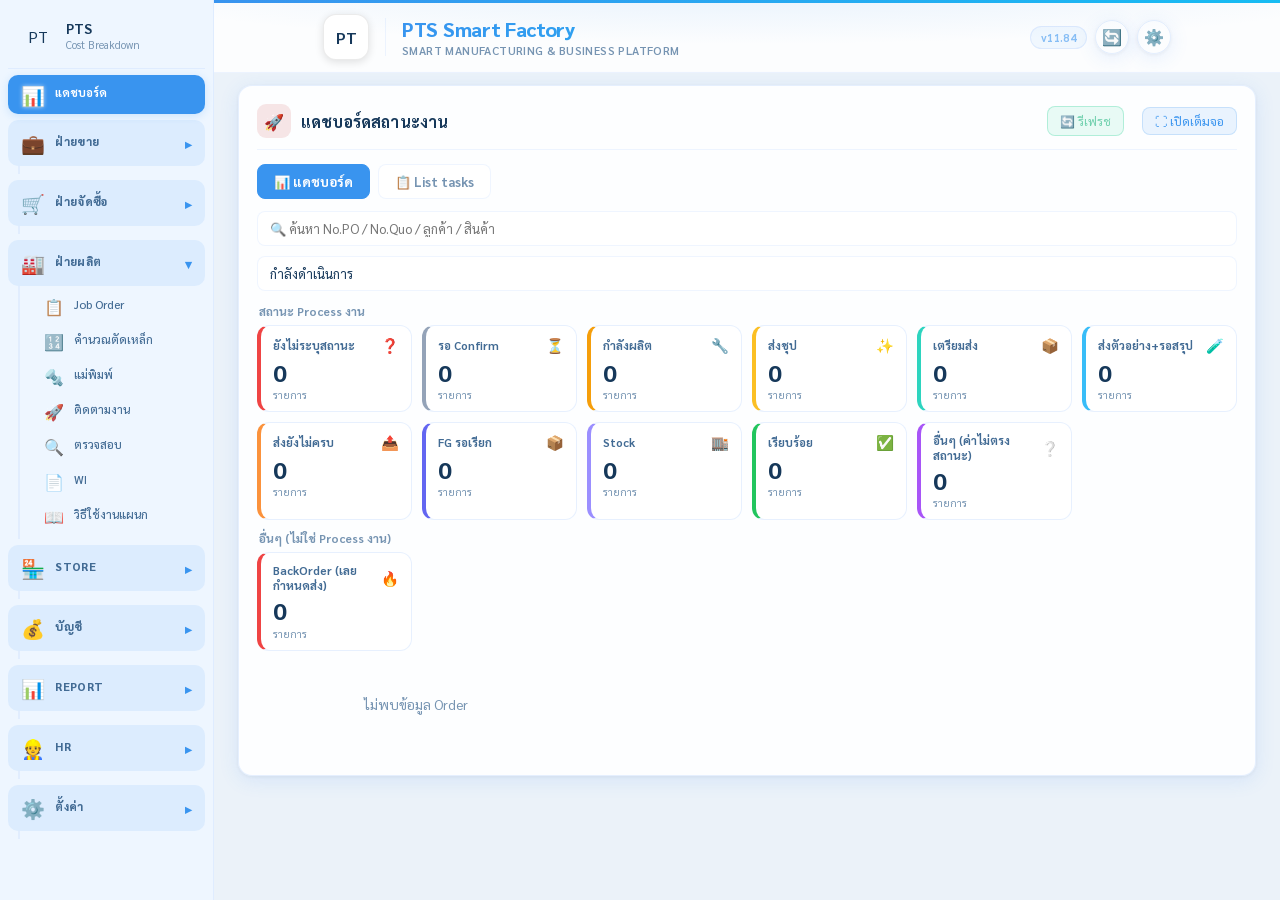
==== form.html @ 90c65bc9 "form.html v11.84 / hr.js v4.82" ====
<!DOCTYPE html>
<html lang="th">
<head>
<meta charset="UTF-8">
<meta name="viewport" content="width=device-width, initial-scale=1.0, maximum-scale=1.0">
<title>PTS-App Management System</title>
<link rel="icon" type="image/png" sizes="32x32" href="[data-uri]">
<link rel="shortcut icon" type="image/png" href="[data-uri]">

<!-- PWA manifest ปิดใช้งาน (ไม่รองรับ file:// protocol) -->
<!-- <link rel="manifest" href="manifest.json"> -->
<meta name="theme-color" content="#3b82f6">
<link rel="apple-touch-icon" href="PTS-icon-512.png">
<meta name="mobile-web-app-capable" content="yes">
<meta name="apple-mobile-web-app-capable" content="yes">
<meta name="apple-mobile-web-app-status-bar-style" content="black-translucent">
<meta name="apple-mobile-web-app-title" content="PTS Cost">

<link href="https://fonts.googleapis.com/css2?family=Sarabun:wght@300;400;500;600;700&display=optional" rel="stylesheet">
<script src="https://cdn.jsdelivr.net/npm/sweetalert2@11"></script>
<script src="https://cdnjs.cloudflare.com/ajax/libs/html2canvas/1.4.1/html2canvas.min.js"></script>
<script src="https://cdn.jsdelivr.net/npm/chart.js@4.4.0/dist/chart.umd.min.js"></script>
<link rel="stylesheet" href="style.css?v=7.45">
</head>
<body>

<!-- SHARE CARD (hidden, used for image generation) -->
<div id="shareCardEl" style="position:fixed;left:-9999px;top:-9999px;width:480px;font-family:'Sarabun',sans-serif;font-size:14px;z-index:-1;"></div>
<div id="platingShareCardEl" style="position:fixed;left:-9999px;top:-9999px;width:480px;font-family:'Sarabun',sans-serif;font-size:14px;z-index:-1;"></div>

<!-- HEADER -->
<div class="page-header">
  <div class="ph-inner">
    <div class="ph-logo"><img src="[data-uri]" alt="PTS" class="app-logo-img" onerror="this.style.display='none';this.nextElementSibling.style.display='flex'"><span class="ph-logo-fallback" style="display:none;width:100%;height:100%;align-items:center;justify-content:center;font-weight:700">PT</span></div>
    <div class="ph-divider"></div>
    <div class="ph-text">
      <div class="ph-title">PTS Smart Factory</div>
      <div class="ph-sub">Smart Manufacturing &amp; Business Platform</div>
    </div>
    <div class="ph-right">
      <span class="ph-chip ver">v11.84</span>
      <span class="ph-chip" id="phConnChip" style="display:none">✓ Online</span>
      <button class="theme-fab" onclick="location.reload()" title="รีเฟรชระบบ (F5)" style="font-size:1rem">🔄</button>
      <button class="theme-fab" onclick="switchTab('api')" title="ตั้งค่า">⚙️</button>
    </div>
  </div>
</div>

<!-- ── THEME PANEL ─────────────────────────────── -->
<div class="theme-panel-overlay" id="themePanelOverlay" onclick="closeThemePanel(event)">
  <div class="theme-panel" onclick="event.stopPropagation()">
    <div class="tp-title">
      🎨 ปรับธีม
      <button class="tp-close" onclick="closeThemePanel()">✕</button>
    </div>
    <div class="tp-row">
      <span class="tp-label">โหมด</span>
      <div class="mode-toggle">
        <button class="mode-btn active" id="modeLight" onclick="setMode('light')">☀️ สว่าง</button>
        <button class="mode-btn" id="modeDark" onclick="setMode('dark')">🌙 มืด</button>
      </div>
    </div>
    <div class="grad-preview" id="gradPreview"></div>
    <div class="tp-row" style="align-items:center">
      <span class="tp-label">สีหลัก</span>
      <div class="hue-wrap">
        <input type="range" class="hue-slider" id="hue1Slider" min="0" max="360" value="210"
          style="background:linear-gradient(to right,hsl(0,80%,55%),hsl(60,80%,55%),hsl(120,80%,55%),hsl(180,80%,55%),hsl(240,80%,55%),hsl(300,80%,55%),hsl(360,80%,55%))"
          oninput="onHueChange()">
      </div>
    </div>
    <div class="tp-row" style="align-items:center">
      <span class="tp-label">สีไล่ระดับ</span>
      <div class="hue-wrap">
        <input type="range" class="hue-slider" id="hue2Slider" min="0" max="360" value="195"
          style="background:linear-gradient(to right,hsl(0,80%,55%),hsl(60,80%,55%),hsl(120,80%,55%),hsl(180,80%,55%),hsl(240,80%,55%),hsl(300,80%,55%),hsl(360,80%,55%))"
          oninput="onHueChange()">
      </div>
    </div>
    <div class="tp-row" style="align-items:flex-start">
      <span class="tp-label">Presets</span>
      <div class="tp-presets" id="themePresets"></div>
    </div>
  </div>
</div>

<!-- ══════════════════════════════════════════════════ -->
<!-- TAB 1 : BREAK DOWN                               -->
<!-- ══════════════════════════════════════════════════ -->
<div id="tab-breakdown" class="tab-content active">

<!-- COPY NOTICE BAR -->
<div id="copyNoticeBar" style="display:none;align-items:center;gap:10px;
  padding:8px 14px;margin:8px 0;border-radius:8px;
  background:rgba(8,145,178,.18);border:1px solid #0891b2;
  font-size:.8rem;color:#67e8f9;font-family:Sarabun,sans-serif">
  <span style="flex:1"></span>
  <button onclick="document.getElementById('copyNoticeBar').style.display='none'"
    style="padding:2px 10px;border-radius:5px;border:1px solid #0891b2;
    background:transparent;color:#67e8f9;cursor:pointer;font-size:.75rem">✕ ปิด</button>
</div>

<!-- URL SETUP -->
<div style="max-width:100%;margin:10px 0 8px;
  display:flex;align-items:center;gap:8px;flex-wrap:wrap">
  <span id="dbStatus" style="font-size:.78rem;padding:5px 13px;border-radius:999px;
    background:rgba(100,116,139,.3);color:#cbd5e1;border:1px solid rgba(255,255,255,.2)">
    ⬤ ยังไม่เชื่อมต่อ
  </span>
  <button onclick="loadAllData(true)" style="padding:6px 14px;border-radius:8px;
    border:1px solid #16a34a;background:#4ade80;color:#052e16;
    font-family:Sarabun,sans-serif;font-size:.8rem;font-weight:700;cursor:pointer">
    🔄 รีเฟรช data base
  </button>
  <button onclick="location.reload()" style="padding:6px 14px;border-radius:8px;
    border:1px solid #16a34a;background:#4ade80;color:#052e16;
    font-family:Sarabun,sans-serif;font-size:.8rem;font-weight:700;cursor:pointer">
    ↺ คืนค่าฟอร์ม
  </button>
</div>

<!-- hidden file input for AI reader -->
<input type="file" id="aiFileInput" accept="image/*" style="display:none" onchange="handleAiFile(event)">
<!-- hidden file input for attachment -->
<input type="file" id="attachFileInput" accept="image/*" style="display:none" onchange="handleAttachFile(event)">

<!-- 2-column: left (รูป + ข้อมูล + ขนาด) | right (วัสดุ scrollable) -->
<div class="bd-cols">
<div class="bd-left">

<!-- Desktop: รูป (ซ้าย) + ปุ่ม (ขวา) — แสดงเฉพาะ ≥1280px -->
<div class="img-row">
  <div class="attach-preview-box" id="attachPreviewBox"
    onclick="$('attachFileInput').click()">
    <div class="ap-empty" id="apEmpty">
      <span class="ap-icon">📎</span>
      <span class="ap-label">คลิกเพื่อแนบรูปใบขอราคา</span>
    </div>
    <img id="attachPreviewImg" alt="ใบขอราคา" style="display:none">
    <div class="ap-overlay" id="apOverlay" style="display:none" onclick="event.stopPropagation()">
      <button class="ap-btn-view" onclick="viewAttachedImage()">🔍 ดูเต็ม</button>
      <button class="ap-btn-del"  onclick="clearAttachedImage()">🗑 ลบ</button>
    </div>
  </div>
  <div class="img-btns">
    <button id="btnAttach" onclick="$('attachFileInput').click()"
      style="padding:8px 14px;border-radius:8px;border:1px solid rgba(52,211,153,.4);
        background:#4ade80;color:#052e16;font-family:Sarabun,sans-serif;
        font-size:.82rem;font-weight:700;cursor:pointer;white-space:nowrap">
      📎 แนบรูป
    </button>
    <button id="btnViewAttach" onclick="viewAttachedImage()"
      style="display:none;padding:8px 14px;border-radius:8px;border:1px solid rgba(251,191,36,.7);
        background:rgba(251,191,36,.22);color:#fde68a;font-family:Sarabun,sans-serif;
        font-size:.82rem;font-weight:700;cursor:pointer;white-space:nowrap">
      🔍 ดูรูป
    </button>
    <button onclick="openAiReader()"
      style="padding:8px 14px;border-radius:8px;border:1px solid rgba(130,100,220,.65);
        background:rgba(130,100,220,.25);color:#000;font-family:Sarabun,sans-serif;
        font-size:.82rem;font-weight:600;cursor:pointer;white-space:nowrap">
      📷 อ่านแบบ AI
    </button>
    <button onclick="openTextReader()"
      style="padding:8px 14px;border-radius:8px;border:1px solid rgba(34,197,94,.5);
        background:rgba(34,197,94,.15);color:#000;font-family:Sarabun,sans-serif;
        font-size:.82rem;font-weight:600;cursor:pointer;white-space:nowrap">
      📝 ข้อความลูกค้า
    </button>
  </div>
</div>

<!-- S1: ข้อมูลทั่วไป -->
<div class="card s1-info">
  <div class="card-header"><div class="icon ic-info">📄</div><h2>ข้อมูลทั่วไป</h2></div>
  <div class="grid g3">
    <div class="field">
      <label>สถานะ</label>
      <select id="f_status">
        <option value="">— เลือก —</option>
        <option selected>รอสรุป</option><option>ผ่าน</option><option>อนุมัติ</option>
        <option>ยกเลิก</option><option>เสนอราคา</option><option>ปิดงาน</option>
      </select>
    </div>
    <div class="field">
      <label>No.Quo</label>
      <input type="text" id="f_noQuo" placeholder="รันอัตโนมัติ" readonly>
    </div>
    <div class="field">
      <label>วันที่</label>
      <input type="date" id="f_date" value="">
    </div>
    <div class="field">
      <label style="display:flex;align-items:center;gap:5px">
        เลขอ้างอิง
        <span style="font-size:.65rem;color:#34d399;font-weight:400">●BB</span>
        <span class="tip-icon" onclick="showTip('refid')">i</span>
      </label>
      <input type="text" id="f_refId" placeholder="Q-YYYYMMDD-XXXX" readonly
        style="background:var(--readonly-bg);border-color:var(--readonly-bc);color:var(--readonly-col);font-size:.78rem;letter-spacing:.5px">
    </div>
    <div class="field" id="revField" style="max-width:70px;display:none">
      <label style="display:flex;align-items:center;gap:5px">
        Rev.
        <span style="font-size:.65rem;color:#34d399;font-weight:400">●BH</span>
      </label>
      <input type="text" id="f_rev" value="0" readonly
        style="background:var(--readonly-bg);border-color:var(--readonly-bc);color:var(--readonly-col);font-size:.78rem;text-align:center">
    </div>
    <div class="field"><label>ผู้เสนอราคา</label><input type="text" id="f_quoter" value="คุณกิ๊ฟ" placeholder="ชื่อผู้เสนอ"></div>
    <div class="field"><label>ลูกค้า / ผู้ติดต่อ</label><select id="f_contact"><option value="">— กำลังโหลด… —</option></select></div>
  </div>
</div>

<!-- S2: ขนาดชิ้นงาน -->
<div class="card">
  <div class="card-header">
    <div class="icon ic-dim">📐</div>
    <h2>ขนาดชิ้นงาน</h2>
  </div>
  <!-- Mobile-only buttons (ซ่อนบน desktop ≥1280px) -->
  <div class="mob-btns" style="gap:6px;align-items:center;margin-bottom:10px;flex-wrap:wrap">
    <button onclick="$('attachFileInput').click()"
      style="padding:6px 12px;border-radius:8px;border:1px solid #16a34a;
        background:#4ade80;color:#052e16;font-family:Sarabun,sans-serif;
        font-size:.8rem;font-weight:700;cursor:pointer;white-space:nowrap">
      📎 แนบรูป
    </button>
    <button onclick="openAiReader()" style="padding:6px 14px;border-radius:8px;
      border:1px solid rgba(130,100,220,.65);background:rgba(130,100,220,.25);
      color:#000;font-family:Sarabun,sans-serif;font-size:.8rem;font-weight:600;cursor:pointer;
      white-space:nowrap">
      📷 อ่านแบบ AI
    </button>
    <button onclick="openTextReader()" style="padding:6px 14px;border-radius:8px;
      border:1px solid rgba(34,197,94,.5);background:rgba(34,197,94,.15);
      color:#000;font-family:Sarabun,sans-serif;font-size:.8rem;font-weight:600;cursor:pointer;
      white-space:nowrap">
      📝 ข้อความ
    </button>
  </div>
  <div class="grid g4">
    <div class="field">
      <label>OD (mm)</label>
      <input type="number" id="f_od" placeholder="0" step="0.01" oninput="updateSize();autoCalcFill();_updatePricingInsight()">
    </div>
    <div class="field">
      <label>ID (mm)</label>
      <input type="number" id="f_id" placeholder="0" step="0.01" oninput="updateSize();autoCalcFill()">
    </div>
    <div class="field">
      <label>H / ความสูง (mm)</label>
      <input type="number" id="f_h" placeholder="0" step="0.01" oninput="updateSize();autoCalcFill()">
    </div>
    <div class="field">
      <label>จำนวน / Unit</label>
      <input type="number" id="f_unit" placeholder="0" oninput="calcAll();autoCalcFill()">
    </div>
  </div>
  <!-- ODฝา2 (optional) -->
  <div style="margin-top:8px;display:flex;align-items:center;gap:8px">
    <label style="display:flex;align-items:center;gap:6px;cursor:pointer;font-size:.8rem;color:var(--t2);user-select:none">
      <input type="checkbox" id="f_hasOd2" onchange="toggleOd2Panel()"
        style="width:15px;height:15px;accent-color:var(--c1);cursor:pointer">
      มีฝา 2 ขนาด (ODฝา2)
    </label>
  </div>
  <div id="od2Panel" style="display:none;margin-top:8px;padding:10px 12px;border-radius:10px;
    border:1px solid rgba(251,191,36,.25);background:rgba(251,191,36,.05)">
    <div style="font-size:.72rem;color:#fbbf24;font-weight:600;margin-bottom:8px">⬡ ฝา 2 ขนาด</div>
    <div class="grid g2">
      <div class="field">
        <label>OD ฝา2 (mm)</label>
        <input type="number" id="f_od2" placeholder="0" step="0.01" oninput="updateSize();od2AutoCost()">
      </div>
      <div class="field">
        <label>MAT ฝา2</label>
        <select id="f_matOd2" onchange="od2AutoCost()"><option value="">— เลือก —</option></select>
      </div>
    </div>
    <div style="margin-top:8px;display:flex;align-items:center;gap:10px;flex-wrap:wrap">
      <label style="font-size:.78rem;color:var(--t2)">การคำนวณ:</label>
      <label style="display:flex;align-items:center;gap:4px;cursor:pointer;font-size:.78rem">
        <input type="radio" name="od2calc" id="r_od2calc_yes" value="1" checked onchange="od2AutoCost()" style="accent-color:#4ade80">
        <span style="color:#4ade80;font-weight:600">คำนวณ</span> — รวมต้นทุนฝา2
      </label>
      <label style="display:flex;align-items:center;gap:4px;cursor:pointer;font-size:.78rem">
        <input type="radio" name="od2calc" id="r_od2calc_no" value="0" onchange="od2AutoCost()" style="accent-color:#94a3b8">
        <span style="color:#94a3b8;font-weight:600">ไม่คำนวณ</span> — แจ้งราคาเฉยๆ
      </label>
    </div>
    <div class="pair-row" style="margin-top:8px">
      <div class="field">
        <label>Cost ฝา2 (฿/ลูก) <span id="od2costLabel" style="color:#4ade80;font-size:.68rem">●auto</span></label>
        <input type="number" class="cost-input" id="f_costOd2" placeholder="0.00" step="0.01" oninput="calcAll()">
      </div>
    </div>
  </div>

  <div class="grid g2" style="margin-top:10px">
    <div class="field">
      <label>Size (auto)</label>
      <input type="text" id="f_size" placeholder="OD x ID x H" readonly>
    </div>
    <div class="field">
      <label>แบบงาน</label>
      <input type="text" id="f_workType" list="workTypeList" placeholder="พิมพ์เพื่อค้นหา หรือเลือกแบบงาน…"
        oninput="autoRawMat()" onchange="autoRawMat()" autocomplete="off">
      <datalist id="workTypeList"></datalist>
    </div>
  </div>
  <div class="grid g2" style="margin-top:10px">
    <div class="field">
      <label>ช่องว่างใส่จีบ (mm) <span style="color:#34d399;font-size:.68rem;font-weight:700">●ใช้ค่านี้</span></label>
      <input type="text" id="f_gapWeld" readonly
        style="background:var(--readonly-bg);border-color:var(--readonly-bc);color:var(--readonly-col)"
        placeholder="—">
    </div>
    <div class="field">
      <label>ลูกค้ากำหนดช่องว่าง (mm) <span style="color:#8b8aaa;font-size:.68rem">(0 = ไม่ได้กำหนด)</span><span class="tip-icon" onclick="showTip('custgap')">i</span></label>
      <input type="number" id="f_custGap" value="0" min="0" step="0.1"
        oninput="calcGapWeld()" placeholder="0 = ใช้ค่า auto">
    </div>
  </div>
  <!-- Mold status -->
  <div id="moldStatus" style="margin-top:10px;padding:9px 13px;border-radius:9px;
    background:rgba(255,255,255,.03);border:1px solid rgba(255,255,255,.07);
    display:flex;align-items:center;gap:9px;font-size:.84rem;">
    <span id="moldIcon" style="font-size:1.1rem">🔍</span>
    <span id="moldText" style="color:#8b8aaa">กรอก OD และ ID เพื่อตรวจสอบแม่พิมพ์</span>
    <span id="moldIdsChip" style="margin-left:auto;font-size:.72rem;color:#7c7a9a;display:none"></span>
  </div>
</div>

</div><!-- end bd-left -->
<div class="bd-right"><!-- S3+S4+S5: วัสดุ / กระบวนการภายนอก / ค่าใช้จ่ายอื่นๆ (รวมการ์ด) -->
<div class="card">
  <div class="card-header">
    <div class="icon ic-mat">🏭</div>
    <h2>วัสดุ &amp; ต้นทุน</h2>
    <span style="margin-left:auto;font-size:.72rem;color:#34d399">⚡ Auto-คำนวณจากแทบถัดไป</span>
  </div>

  <!-- วัสดุ -->
  <div class="pair-row">
    <div class="field"><label>MAT ฝาบน</label><select id="f_matTop" onchange="autoCalcFill()"><option value="">— เลือก —</option></select></div>
    <div class="field"><label>Cost ฝาบน (฿/ลูก) <span style="color:#34d399;font-size:.68rem">●auto</span></label><input type="number" class="cost-input" id="f_costTop" placeholder="0.00" step="0.01" oninput="calcAll()"></div>
  </div>
  <div class="pair-row">
    <div class="field"><label>MAT ฝาล่าง</label><select id="f_matBot" onchange="autoCalcFill()"><option value="">— เลือก —</option></select></div>
    <div class="field"><label>Cost ฝาล่าง (฿/ลูก) <span style="color:#34d399;font-size:.68rem">●auto</span></label><input type="number" class="cost-input" id="f_costBot" placeholder="0.00" step="0.01" oninput="calcAll()"></div>
  </div>
  <div class="pair-row">
    <div class="field"><label>ตะแกรงนอก</label><select id="f_meshOut" onchange="autoCalcFill()"><option value="">— เลือก —</option></select></div>
    <div class="field"><label>Cost ตะแกรงนอก (฿/ลูก) <span style="color:#34d399;font-size:.68rem">●auto</span></label><input type="number" class="cost-input" id="f_cMeshOut" placeholder="0.00" step="0.01" oninput="calcAll()"></div>
  </div>
  <div class="pair-row">
    <div class="field"><label>ตะแกรงใน</label><select id="f_meshIn" onchange="autoCalcFill()"><option value="">— เลือก —</option></select></div>
    <div class="field"><label>Cost ตะแกรงใน (฿/ลูก) <span style="color:#34d399;font-size:.68rem">●auto</span></label><input type="number" class="cost-input" id="f_cMeshIn" placeholder="0.00" step="0.01" oninput="calcAll()"></div>
  </div>
  <div class="pair-row">
    <div class="field">
      <label>ชุปกันสนิม</label>
      <select id="f_plating" onchange="this._userEdited=true;calcAll()">
        <option value="ชุปซิงค์เงิน" selected>ชุปซิงค์เงิน</option>
        <option value="ชุปซิงค์รุ้ง">ชุปซิงค์รุ้ง</option>
        <option value="ชุปรมดำ">ชุปรมดำ</option>
        <option value="ชุปสีเพาว์เดอร์">ชุปสีเพาว์เดอร์</option>
        <option value="ชุปPVC">ชุปPVC</option>
        <option value="พ่นสี">พ่นสี</option>
        <option value="ไม่ชุป">ไม่ชุป</option>
        <option value="ขัดเงา">ขัดเงา</option>
      </select>
    </div>
    <div class="field"><label>Cost ชุป (฿/ลูก)</label><input type="number" class="cost-input" id="f_cPlating" placeholder="0.00" value="90" step="0.01" oninput="calcAll()"></div>
  </div>

  <div class="divider"></div>

  <div class="pair-row">
    <div class="field"><label>เลเซอร์</label><input type="text" id="f_laser" placeholder="รายละเอียด"></div>
    <div class="field"><label>Cost เลเซอร์ (฿/ลูก)</label><input type="number" class="cost-input" id="f_cLaser" placeholder="0.00" step="0.01" oninput="calcAll()"></div>
  </div>
  <div class="pair-row">
    <div class="field"><label>รายละเอียดแม่พิมพ์</label><select id="f_mold" onchange="calcAll()">
      <option value="ไม่มี" selected>ไม่มี</option>
      <option value="วงนอก">วงนอก</option>
      <option value="วงกลาง">วงกลาง</option>
      <option value="วงใน">วงใน</option>
      <option value="ทั้งชุด">ทั้งชุด</option>
    </select></div>
    <div class="field"><label>Cost แม่พิมพ์ (฿/job)</label><input type="number" class="cost-input" id="f_cMold" placeholder="0.00" step="0.01" oninput="calcAll()"></div>
  </div>

  <div class="divider"></div>

  <!-- ค่าใช้จ่ายอื่นๆ -->
  <div style="padding:10px 12px;background:rgba(255,255,255,.03);border:1px solid rgba(255,255,255,.05);border-radius:9px;margin-bottom:8px">
    <input type="hidden" id="f_workdays" value="0">
    <input type="hidden" id="f_laborRate" value="0">
    <div class="field">
      <label style="display:flex;align-items:center;justify-content:space-between;flex-wrap:wrap;gap:3px">
        <span>💼 ค่าแรง (฿/ลูก)
          <span id="laborTimeDetail" style="font-size:.68rem;color:var(--t3);font-weight:400;margin-left:4px"></span>
        </span>
        <span id="laborModeChip" onclick="toggleLaborMode()"
          style="font-size:.65rem;padding:2px 8px;border-radius:20px;cursor:pointer;user-select:none;
                 background:rgba(52,211,153,.15);color:#34d399;border:1px solid rgba(52,211,153,.3)">⚡ อัตโนมัติ</span>
      </label>
      <input type="number" class="cost-input" id="f_cLabor" placeholder="0.00" readonly oninput="calcAll()">
      <div id="laborPerUnit" style="font-size:.7rem;color:#64748b;margin-top:3px;padding-left:2px"></div>
    </div>
  </div>
  <div class="pair-row">
    <div class="field"><label>ขนส่งเหมารวม (฿/job)</label>
      <select id="f_transport" onchange="calcAll()">
        <option value="100">100</option>
        <option value="200">200</option>
        <option value="300" selected>300</option>
        <option value="500">500</option>
      </select>
    </div>
    <div class="field"><label>ขนส่ง/ลูก <span style="color:#34d399;font-size:.68rem">●auto</span></label><input type="number" class="cost-input" id="f_cTransport" placeholder="0.00" step="0.01" readonly style="background:var(--readonly-bg);border-color:var(--readonly-bc);color:var(--readonly-col)"></div>
  </div>
  <div class="pair-row">
    <div class="field"><label>จ้างทำข้างนอก</label><input type="text" id="f_outsource" placeholder="รายละเอียด"></div>
    <div class="field"><label>Cost จ้างข้างนอก (฿/ลูก)</label><input type="number" class="cost-input" id="f_cOutsource" placeholder="0.00" step="0.01" oninput="calcAll()"></div>
  </div>
  <div class="pair-row">
    <div class="field"><label>อื่นๆ 1</label><input type="text" id="f_other1" placeholder="รายละเอียด"></div>
    <div class="field"><label>Cost อื่นๆ 1 (฿/ลูก)</label><input type="number" class="cost-input" id="f_cOther1" placeholder="0.00" step="0.01" oninput="calcAll()"></div>
  </div>
  <div class="pair-row">
    <div class="field"><label>อื่นๆ 2</label><input type="text" id="f_other2" placeholder="รายละเอียด"></div>
    <div class="field"><label>Cost อื่นๆ 2 (฿/ลูก)</label><input type="number" class="cost-input" id="f_cOther2" placeholder="0.00" step="0.01" oninput="calcAll()"></div>
  </div>
  <div class="pair-row">
    <div class="field"><label>อื่นๆ 3</label><input type="text" id="f_other3" placeholder="รายละเอียด"></div>
    <div class="field"><label>Cost อื่นๆ 3 (฿/ลูก)</label><input type="number" class="cost-input" id="f_cOther3" placeholder="0.00" step="0.01" oninput="calcAll()"></div>
  </div>
  <div class="pair-row">
    <div class="field"><label>เครื่องจักร์</label><input type="text" id="f_machine" placeholder="รายละเอียด"></div>
    <div class="field"><label>Cost เครื่องจักร์ (฿/ลูก) <span style="color:#34d399;font-size:.68rem">●auto 5%</span></label><input type="number" class="cost-input" id="f_cMachine" placeholder="0.00" step="0.01" oninput="this._userEdited=true;calcAll()"></div>
  </div>

  <div class="divider"></div>

  <!-- เทสเสีย -->
  <div class="accord-wrap" style="border:1px solid rgba(255,255,255,.08);border-radius:10px;overflow:hidden;margin-bottom:2px">
    <div class="accord-hdr" onclick="toggleAccord(this)"
      style="display:flex;align-items:center;justify-content:space-between;padding:9px 14px;cursor:pointer;
             background:rgba(255,255,255,.03);user-select:none;gap:8px">
      <span style="font-size:.82rem;font-weight:600;color:var(--text-muted)">🧪 เทสเสีย</span>
      <span style="display:flex;align-items:center;gap:10px;flex:1;justify-content:flex-end">
        <span id="accord_testWaste_summary" style="font-size:.78rem;color:#60a5fa"></span>
        <span class="accord-arrow" style="font-size:.75rem;color:var(--text-muted);transition:transform .25s">▼</span>
      </span>
    </div>
    <div class="accord-body" style="display:none;padding:10px 12px 12px">
      <div class="pair-row" style="margin-bottom:0">
        <div class="field"><label>เทสเสีย</label><input type="text" id="f_testWaste" value="15%-Job" readonly></div>
        <div class="field"><label>Cost เทสเสีย (฿/ลูก)</label><input type="number" class="cost-input" id="f_cTestWaste" placeholder="0.00" step="0.01" readonly></div>
      </div>
    </div>
  </div>

  <!-- ต้นทุนคงที่ -->
  <div class="accord-wrap" style="border:1px solid rgba(255,255,255,.08);border-radius:10px;overflow:hidden;margin-bottom:2px">
    <div class="accord-hdr" onclick="toggleAccord(this)"
      style="display:flex;align-items:center;justify-content:space-between;padding:9px 14px;cursor:pointer;
             background:rgba(255,255,255,.03);user-select:none;gap:8px">
      <span style="font-size:.82rem;font-weight:600;color:var(--text-muted)">💼 ต้นทุนคงที่ / Overhead (ค่าบริหาร)</span>
      <span style="display:flex;align-items:center;gap:10px;flex:1;justify-content:flex-end">
        <span id="accord_fixed_summary" style="font-size:.78rem;color:#60a5fa"></span>
        <span class="accord-arrow" style="font-size:.75rem;color:var(--text-muted);transition:transform .25s">▼</span>
      </span>
    </div>
    <div class="accord-body" style="display:none;padding:10px 12px 12px">
      <div class="field" style="margin-bottom:0">
        <label>ต้นทุนคงที่ / Overhead (฿) (ค่าบริหาร)<span class="tip-icon" onclick="showTip('overhead')">i</span></label>
        <input type="number" class="cost-input" id="f_fixedCost" value="50" step="0.01" oninput="calcAll()" style="max-width:220px">
      </div>
    </div>
  </div>

  <div class="divider"></div>

  <div class="field">
    <label>วัตถุดิบ (รายละเอียด)</label>
    <input type="text" id="f_rawMat" placeholder="เลือกหรือพิมพ์เอง"
      list="rawMat_options"
      oninput="this._userEdited=!!this.value"
      ondblclick="this._userEdited=false;autoRawMat()" title="ดับเบิลคลิกเพื่อให้ระบบเลือกให้อัตโนมัติ">
    <datalist id="rawMat_options">
      <option value="เหล็ก">
      <option value="SUS303">
      <option value="SUS304">
      <option value="SUS316">
      <option value="อะลูมิเนียม">
      <option value="เหล็ก / SUS303">
      <option value="เหล็ก / SUS304">
      <option value="SUS303 / SUS304">
    </datalist>
  </div>
  <div class="field" style="margin-top:10px">
    <label>หมายเหตุ</label>
    <!-- Quick-note chips -->
    <div id="remarkChips" style="display:flex;flex-wrap:wrap;gap:6px;margin-bottom:8px">

      <label class="rchip" data-label="เจาะรู" data-unit="มม.">
        <input type="checkbox" onchange="syncRemarkChips()"> เจาะรู
        <input type="number" class="rchip-num" min="1" step="0.5" oninput="syncRemarkChips()" style="width:54px">
      </label>
      <label class="rchip" data-label="บุ๋มสโลบ">
        <input type="checkbox" onchange="syncRemarkChips()"> บุ๋มสโลบ
      </label>
      <label class="rchip" data-label="บุ๋มลึก" data-unit="มม.">
        <input type="checkbox" onchange="syncRemarkChips()"> บุ๋มลึก
        <input type="number" class="rchip-num" min="1" step="0.5" oninput="syncRemarkChips()" style="width:54px">
      </label>
      <label class="rchip" data-label="เพิ่มกันกาว">
        <input type="checkbox" onchange="syncRemarkChips()"> เพิ่มกันกาว
      </label>
      <label class="rchip" data-label="เชื่อมติดฝา">
        <input type="checkbox" onchange="syncRemarkChips()"> เชื่อมติดฝา
      </label>
      <label class="rchip" data-label-sel="true">
        <input type="checkbox" onchange="syncRemarkChips()">
        <select class="rchip-sel" onchange="syncRemarkChips()">
          <option value="รวมโอริง">รวมโอริง</option>
          <option value="ไม่รวมโอริง">ไม่รวมโอริง</option>
        </select>
      </label>
      <label class="rchip" data-label="งานมีปีก"><input type="checkbox" onchange="syncRemarkChips()"> งานมีปีก</label>
      <label class="rchip" data-label="งานตกบ่า"><input type="checkbox" onchange="syncRemarkChips()"> งานตกบ่า</label>
      <label class="rchip" data-label="งานมีร่อง"><input type="checkbox" onchange="syncRemarkChips()"> งานมีร่อง</label>
      <label class="rchip" data-label="งานมีแง่ง"><input type="checkbox" onchange="syncRemarkChips()"> งานมีแง่ง</label>
      <label class="rchip" data-label="งานติดท่อ"><input type="checkbox" onchange="syncRemarkChips()"> งานติดท่อ</label>
      <label class="rchip" data-label="งานมีสตัด">
        <input type="checkbox" onchange="syncRemarkChips()"> งานมีสตัด
      </label>
      <label class="rchip" data-label="ขอบฝาสูง" data-unit="มม.">
        <input type="checkbox" onchange="syncRemarkChips()"> ขอบฝาสูง
        <input type="number" class="rchip-num" min="0.5" step="0.5" oninput="syncRemarkChips()" style="width:54px">
      </label>

    </div>
    <textarea id="f_remark" placeholder="หมายเหตุ (แก้ไขเพิ่มเติมได้)" rows="3"
      style="width:100%;resize:vertical;min-height:60px;font-family:inherit;line-height:1.5"></textarea>
  </div>
</div>

</div><!-- end bd-right -->
</div><!-- end bd-cols -->

<!-- S6: ต้นทุนรวม -->
<div class="card">
  <div class="card-header"><div class="icon ic-profit">📊</div><h2>ต้นทุนรวมและกำไร</h2></div>
  <!-- per-unit summary chips -->
  <div style="display:grid;grid-template-columns:1fr 1fr;gap:10px;margin-bottom:14px">
    <div style="background:rgba(59,130,246,.12);border:1.5px solid rgba(59,130,246,.35);border-radius:12px;padding:12px 14px;text-align:center">
      <div style="font-size:.72rem;color:#64748b;margin-bottom:4px;font-weight:600">💵 ต้นทุนรวม / ลูก</div>
      <div id="disp_costPerUnit" style="font-size:1.25rem;font-weight:700;color:#60a5fa">฿0.00</div>
    </div>
    <div style="background:rgba(52,211,153,.12);border:1.5px solid rgba(52,211,153,.35);border-radius:12px;padding:12px 14px;text-align:center">
      <div style="font-size:.72rem;color:#64748b;margin-bottom:4px;font-weight:600">📦 กำไร / ลูก</div>
      <div id="disp_profitPerUnit" style="font-size:1.25rem;font-weight:700;color:#34d399">฿0.00</div>
    </div>
  </div>

  <!-- Margin table — all 5 options -->
  <div style="margin-bottom:12px">
    <div style="font-size:.75rem;color:#94a3b8;margin-bottom:7px;font-weight:600">
      📊 ตารางราคาขาย (คลิกเพื่อเลือก)
      <span id="marginLabel" style="color:#a5b4fc;margin-left:8px">●+40%</span>
    </div>
    <div id="marginTable" style="display:grid;grid-template-columns:repeat(5,1fr);gap:6px"></div>
  </div>

  <div class="sell-price-wrap">
    <div class="sell-price-label">
      <span>💰 ราคาเสนอขาย</span>
      <span class="sell-price-sub">฿ / ลูก — หรือพิมพ์กำหนดเอง</span>
    </div>
    <div class="sell-price-input-row">
      <span class="sell-price-baht">฿</span>
      <input type="text" id="f_sellPrice" placeholder="0.00" inputmode="decimal"
        class="sell-price-inp" oninput="onSellPriceInput()">
    </div>
    <input type="hidden" id="f_aiSale" value="">  <!-- BG = ผลวิเคราะห์ AI เคาะราคาล่าสุด -->
    <div id="aiSaleHint" style="display:none;font-size:.68rem;color:#a5b4fc;margin-top:5px;text-align:center">
      🤖 มีผลวิเคราะห์ AI แนบไว้กับงานนี้แล้ว
    </div>
    <div style="display:flex;align-items:center;gap:6px;margin-top:8px">
      <button type="button" onclick="showPricingAnalysis()"
        style="flex:1;padding:9px 10px;border:none;border-radius:9px;cursor:pointer;font-family:'Sarabun',sans-serif;font-size:.82rem;font-weight:700;display:flex;align-items:center;justify-content:center;gap:7px;background:linear-gradient(135deg,#4f46e5,#7c3aed);color:#fff;box-shadow:0 2px 10px rgba(79,70,229,.35)">
        🤖 AI เคาะราคา
      </button>
      <span onclick="showLastPricingResult()" title="ดูผลวิเคราะห์ล่าสุด (ไม่เสียโควต้า)"
        style="display:inline-flex;align-items:center;justify-content:center;width:26px;height:26px;flex-shrink:0;
        border-radius:50%;background:rgba(79,70,229,.15);color:#a5b4fc;font-size:.85rem;font-weight:700;
        cursor:pointer;border:1px solid rgba(124,58,237,.4)">🕐</span>
      <span onclick="showPricingInfo()" title="วิธีคิดกลุ่ม A/B/C"
        style="display:inline-flex;align-items:center;justify-content:center;width:26px;height:26px;flex-shrink:0;
        border-radius:50%;background:rgba(79,70,229,.15);color:#a5b4fc;font-size:.78rem;font-weight:700;
        cursor:pointer;font-style:italic;font-family:Georgia,serif;border:1px solid rgba(124,58,237,.4)">i</span>
    </div>
  </div>
  <div class="grid g3" style="gap:10px">
    <div class="total-box">
      <div class="t-label">💵 Cost รวม</div>
      <div class="t-value" id="disp_total">฿0.00</div>
      <input type="hidden" id="f_totalCost" value="0">
    </div>
    <div class="profit-box" id="pb_job">
      <div class="t-label">🏆 กำไร / JOB</div>
      <div class="t-value" id="disp_profitJob">฿0.00</div>
      <input type="hidden" id="f_profitJob" value="0">
      <input type="hidden" id="f_profitUnit" value="0">
    </div>
  </div>
</div>

<!-- BUTTONS -->
<div id="editingBadge" style="display:none;justify-content:center;align-items:center;padding:4px 10px;margin:12px auto 0;max-width:720px;background:rgba(251,191,36,.15);border:1px solid rgba(251,191,36,.4);border-radius:20px;font-size:.72rem;color:#f59e0b;font-weight:600"></div>
<div class="btn-row">
  <button id="btnReloadLabor" class="btn btn-calc" onclick="recalcBtn()" style="justify-content:center;padding:11px 8px">🔄 รีโหลดค่าแรง</button>
  <button class="btn btn-clear" onclick="location.reload()" style="justify-content:center;padding:11px 8px">↺ คืนค่าฟอร์ม</button>
  <button class="btn btn-primary" onclick="submitForm()" style="justify-content:center;padding:11px 8px"><span id="saveBtnLabel">💾 บันทึกลง Sheets</span></button>
  <button id="btnReshowCard" class="btn btn-pdf" onclick="reshowShareCard()" style="justify-content:center;padding:11px 8px;opacity:.4;cursor:not-allowed" disabled title="ยังไม่มีข้อมูลที่บันทึก">📤 แชร์/รูป</button>
  <button class="btn btn-pdf" onclick="showDocExport()" style="justify-content:center;padding:11px 8px">🖨 พิมพ์แบบเสนอราคา</button>
</div>

<!-- ── แบบร่าง (รองานที่ยังไม่พร้อมบันทึก) ── -->
<div style="max-width:860px;margin:8px auto 0">
  <button class="btn btn-pdf" onclick="openDrafts()" style="width:100%;justify-content:center;position:relative">
    📂 แบบร่าง (รองาน/รอราคา)
    <span class="draftCountBadge" style="display:none;margin-left:6px;min-width:18px;height:18px;border-radius:9px;
      background:#7c3aed;color:#fff;font-size:.68rem;font-weight:800;align-items:center;justify-content:center;
      padding:0 5px">0</span>
  </button>
</div>

<!-- S7: ตารางเปรียบเทียบราคา -->
<div class="card" id="priceCompCard">
  <div class="card-header"><div class="icon ic-blue">📊</div><h2>เปรียบเทียบราคา vs จำนวน</h2></div>

  <!-- Custom qty input -->
  <div style="display:flex;align-items:center;gap:8px;margin-bottom:12px;flex-wrap:wrap">
    <label style="font-size:.75rem;color:#94a3b8;white-space:nowrap">📦 จำนวนที่เปรียบเทียบ</label>
    <input id="pcQtyInput" type="text" placeholder="เช่น 50, 100, 200, 500, 1000"
      style="flex:1;min-width:180px;padding:7px 10px;border-radius:8px;border:1px solid rgba(255,255,255,.12);
             background:rgba(255,255,255,.05);color:#e2e8f0;font-size:.78rem;outline:none"
      oninput="renderPriceComparison()">
    <button onclick="pcResetTiers()"
      style="padding:6px 12px;border-radius:8px;border:1px solid rgba(255,255,255,.12);
             background:rgba(255,255,255,.05);color:#94a3b8;font-size:.72rem;cursor:pointer;white-space:nowrap">
      ↺ รีเซ็ต
    </button>
  </div>

  <!-- Chart -->
  <div style="position:relative;height:220px;margin-bottom:14px">
    <canvas id="pcChart"></canvas>
  </div>

  <!-- Table -->
  <div style="overflow-x:auto">
    <table id="pcTable" style="width:100%;border-collapse:collapse;font-size:.75rem">
      <thead>
        <tr style="background:var(--bg-deep);color:var(--t2)">
          <th style="padding:7px 8px;text-align:center;border-bottom:1px solid var(--bc-div)">จำนวน</th>
          <th style="padding:7px 8px;text-align:right;border-bottom:1px solid var(--bc-div)">ต้นทุน/ลูก</th>
          <th style="padding:7px 8px;text-align:right;border-bottom:1px solid var(--bc-div)">ราคาขาย/ลูก</th>
          <th style="padding:7px 8px;text-align:right;border-bottom:1px solid var(--bc-div)">ราคา JOB</th>
          <th style="padding:7px 8px;text-align:right;border-bottom:1px solid var(--bc-div)">กำไร/JOB</th>
        </tr>
      </thead>
      <tbody id="pcTableBody"></tbody>
    </table>
  </div>
</div>

<!-- ─── BREAK-EVEN & COST DISTRIBUTION ─────────────── -->
<div class="card" style="margin-top:12px">
  <div class="card-title" style="margin-bottom:10px">📊 วิเคราะห์จุดคุ้มทุน (Break-Even)</div>

  <!-- stat chips -->
  <div style="display:flex;gap:8px;flex-wrap:wrap;margin-bottom:12px">
    <div style="flex:1;min-width:100px;background:var(--bg-card);border:1px solid var(--bc-card);border-radius:10px;padding:10px 12px;text-align:center">
      <div style="font-size:.7rem;color:var(--t3);margin-bottom:3px">จำนวนจุดคุ้มทุน</div>
      <div id="be_qty" style="font-size:1.1rem;font-weight:600;color:#f59e0b">—</div>
    </div>
    <div style="flex:1;min-width:100px;background:var(--bg-card);border:1px solid var(--bc-card);border-radius:10px;padding:10px 12px;text-align:center">
      <div style="font-size:.7rem;color:var(--t3);margin-bottom:3px">ต้นทุนผันแปร/ลูก</div>
      <div id="be_vc" style="font-size:1.1rem;font-weight:600;color:var(--t1)">—</div>
    </div>
    <div style="flex:1;min-width:100px;background:var(--bg-card);border:1px solid var(--bc-card);border-radius:10px;padding:10px 12px;text-align:center">
      <div style="font-size:.7rem;color:var(--t3);margin-bottom:3px">กำไรขั้นต้น/ลูก</div>
      <div id="be_markup" style="font-size:1.1rem;font-weight:600;color:#16a34a">—</div>
    </div>
    <div style="flex:1;min-width:120px;background:var(--bg-card);border:1px solid var(--bc-card);border-radius:10px;padding:10px 12px;text-align:center">
      <div style="font-size:.7rem;color:var(--t3);margin-bottom:3px">ผลประกอบการ</div>
      <div id="be_result" style="font-size:.82rem;font-weight:600;color:var(--t2)">—</div>
    </div>
  </div>

  <!-- charts -->
  <div style="display:flex;gap:14px;flex-wrap:wrap">
    <!-- break-even line chart -->
    <div style="flex:2;min-width:260px;position:relative;height:250px">
      <canvas id="chartBreakEven"></canvas>
    </div>
    <!-- donut + legend -->
    <div style="flex:1;min-width:210px">
      <div style="font-size:.75rem;color:var(--t3);margin-bottom:6px">สัดส่วนโครงสร้างต้นทุน/หน่วย</div>
      <div style="position:relative;height:170px">
        <canvas id="chartCostDist"></canvas>
      </div>
      <div id="costDistLegend" style="margin-top:8px;font-size:.71rem;line-height:1.8"></div>
    </div>
  </div>
</div>

</div><!-- end tab-breakdown -->

<!-- ══════════════════════════════════════════════════ -->
<!-- TAB 2 : คำนวณตัดเหล็ก                           -->
<!-- ══════════════════════════════════════════════════ -->
<div id="tab-calc" class="tab-content">

  <div class="tab-title" style="padding-top:16px">
    <div class="ticon ic-blue">🔢</div>
    <div style="flex:1">คำนวณตัดเหล็ก
      <div style="font-size:.72rem;color:#94a3b8;font-weight:400">เลือกวัสดุ → คำนวณ → ใส่ราคาอัตโนมัติ</div>
    </div>
    <button class="cf-add-btn btn-fx" onclick="printCuttingReport()">🖨️ พิมพ์ Report ขนาดตัด</button>
  </div>

  <!-- Dimension summary -->
  <div id="dimBar" class="dim-bar"></div>
  <p class="dim-hint" id="dimHint">⬆️ กรอก OD, H ในแทบ Break Down เพื่อเริ่มคำนวณ</p>

  <!-- 4 Calc cards -->
  <div id="cp_top"     class="cp-card"></div>
  <div id="cp_bot"     class="cp-card"></div>
  <div id="cp_meshOut" class="cp-card"></div>
  <div id="cp_meshIn"  class="cp-card"></div>


  <!-- ── Part Formula Editor ─────────────────────── -->
  <div class="cf-section">
    <div class="cf-section-title">
      <span class="cf-section-name">📐 สูตรขนาดตัด</span>
      <div style="display:flex;gap:6px">
        <button class="cf-add-btn" onclick="guardClick(this, savePartFormulas)" id="pfSaveBtn">💾 บันทึก</button>
        <button class="cf-add-btn" style="opacity:.6" onclick="resetPartFormulas()">↩ reset</button>
      </div>
    </div>
    <div class="cf-hint">
      ตัวแปร: <code>od</code> <code>id</code> <code>h</code> <code>unit</code>
      <code>pi</code> <code>sqrt(x)</code> <code>pow(x,n)</code>
      <code style="color:#f59e0b">custgap</code>
      <span style="font-size:.68rem;color:#94a3b8"> ← ช่องว่างจีบที่ลูกค้ากำหนด (0=ไม่ได้กำหนด)</span>
    </div>
    <div id="pfList"></div>
  </div>

  <!-- ── Spec Mat Table ── -->
  <div class="cf-section">
    <div class="cf-section-title">
      <span class="cf-section-name">📐 ขนาดของ MAT</span>
      <div style="display:flex;gap:6px">
        <button class="cf-add-btn" onclick="smtSyncFromServer()" title="โหลดจากเซิร์ฟเวอร์">🔄 ซิงค์</button>
        <button class="cf-add-btn" onclick="smtAddRow()">+ เพิ่ม</button>
      </div>
    </div>
    <div id="smtTableWrap"></div>
  </div>

</div><!-- end tab-calc -->


<!-- ══════════════════════════════════════════════════ -->
<!-- TAB 3 : LaborConfig                              -->
<!-- ══════════════════════════════════════════════════ -->
<div id="tab-labor" class="tab-content">

  <div class="tab-title" style="padding-top:16px">
    <div class="ticon ic-blue">👷</div>
    <div>ตั้งค่าค่าแรง (Labor Config)
      <div style="font-size:.72rem;color:#94a3b8;font-weight:400">กำหนดกระบวนการ → คำนวณค่าแรงอัตโนมัติ</div>
    </div>
  </div>

  <!-- Rate card -->
  <div class="card" style="max-width:520px">
    <div class="card-header">
      <div class="icon ic-cost">💰</div>
      <h2>อัตราค่าจ้าง</h2>
    </div>
    <div class="grid g3" style="margin-bottom:10px">
      <div class="field">
        <label>อัตราค่าแรง ฿/วัน<span class="tip-icon" onclick="showTip('labor')">i</span></label>
        <input type="number" id="cfg_ratePerDay" placeholder="500" step="50" oninput="onRateDayChange()">
      </div>
      <div class="field">
        <label>ชั่วโมง/วัน</label>
        <input type="number" id="cfg_hoursPerDay" placeholder="8" step="0.5" value="8" oninput="onRateDayChange()">
      </div>
      <div class="field">
        <label>= ฿/ชั่วโมง (auto)</label>
        <input type="number" id="cfg_ratePerHour" placeholder="—" step="1" readonly>
      </div>
    </div>
    <div class="field" style="margin-bottom:10px">
      <label>= ฿/นาที (ใช้คำนวณจริง)</label>
      <input type="number" id="cfg_ratePerMin" placeholder="—" step="0.001" readonly
        style="border-color:rgba(52,211,153,.4);color:#34d399">
    </div>
    <div style="font-size:.74rem;color:var(--t3)">
      ตัวอย่าง: 480฿/วัน ÷ 8ชม. = 60฿/ชม. = 1฿/นาที
    </div>
  </div>

  <!-- Process table card -->
  <div class="card" style="max-width:520px">
    <div class="card-header">
      <div class="icon ic-ext">🔧</div>
      <h2>กระบวนการผลิต</h2>
      <span style="margin-left:auto;font-size:.72rem;color:var(--t3)">เปิด/ปิด แต่ละกระบวนการได้</span>
    </div>
    <div style="overflow-x:auto;-webkit-overflow-scrolling:touch">
      <table id="procTable" style="width:100%;border-collapse:collapse;font-size:.8rem;min-width:480px;table-layout:fixed">
        <thead>
          <tr style="border-bottom:1px solid var(--bc-div);background:var(--bg-deep)">
            <th style="padding:6px 8px;color:var(--t3);text-align:center;width:36px">เปิด</th>
            <th style="padding:6px 8px;color:var(--t3);text-align:left">กระบวนการ</th>
            <th style="padding:6px 8px;color:var(--t3);text-align:center;width:72px">Base<br><span style="font-weight:400;font-size:.68rem">นาที/ชิ้น</span></th>
            <th style="padding:6px 8px;color:var(--t3);text-align:center;width:72px">Setup<br><span style="font-weight:400;font-size:.68rem">นาที/Job</span></th>
            <th style="padding:6px 8px;color:var(--t3);text-align:center;width:72px">Factor<br><span style="font-weight:400;font-size:.68rem">นาที/mm</span></th>
            <th style="padding:6px 8px;color:var(--t3);text-align:center;width:64px">มิติ</th>
            <th style="padding:6px 8px;color:var(--t3);text-align:center;width:36px"></th>
          </tr>
        </thead>
        <tbody id="proc_tbody"></tbody>
      </table>
    </div>
    <div style="display:flex;flex-wrap:wrap;gap:8px;margin-top:10px">
      <button class="btn" onclick="addProc()" style="padding:8px 14px;font-size:.8rem">
        ➕ เพิ่มกระบวนการ
      </button>
    </div>
    <div style="display:flex;flex-wrap:wrap;gap:8px;margin-top:14px">
      <button class="btn btn-primary" onclick="guardClick(this, saveLaborConfig)" style="padding:10px 18px;font-size:.88rem">
        💾 บันทึกเป็นค่าเริ่มต้น
      </button>
      <button class="btn btn-calc" onclick="applyLaborNow()" style="padding:10px 18px;font-size:.88rem">
        ⚡ คำนวณใส่ฟอร์มทันที
      </button>
    </div>
  </div>

  <!-- Preview card -->
  <div class="card" style="max-width:520px">
    <div class="card-header">
      <div class="icon ic-dim">📊</div>
      <h2>ตัวอย่างการคำนวณ (จากขนาดปัจจุบัน)</h2>
    </div>
    <div id="laborPreviewRows" style="font-size:.82rem"></div>
    <div style="display:grid;grid-template-columns:1fr 1fr;gap:8px;margin-top:10px">
      <div class="total-box" style="padding:10px">
        <div class="t-label">เวลารวม</div>
        <div class="t-value" id="prev_totalMin" style="font-size:1.1rem">0 นาที</div>
      </div>
      <div class="total-box" style="padding:10px">
        <div class="t-label">ค่าแรงรวม</div>
        <div class="t-value" id="prev_totalCost" style="font-size:1.1rem">฿0</div>
      </div>
    </div>
  </div>

</div><!-- end tab-labor -->

<!-- ══════════════════════════════════════════════════ -->
<!-- TAB: MOLD MANAGEMENT                              -->
<!-- ══════════════════════════════════════════════════ -->
<div id="tab-mold" class="tab-content">
  <div class="tab-title" style="padding-top:16px">
    <div class="ticon ic-blue">🔩</div>จัดการแม่พิมพ์
  </div>

  <!-- Add button -->
  <div style="max-width:720px;margin:0 auto 14px;padding:0 0px;display:flex;gap:8px;align-items:center;flex-wrap:wrap">
    <button class="btn btn-primary" onclick="moldAdd()" style="padding:10px 18px;font-size:.88rem">
      ➕ เพิ่ม OD ใหม่
    </button>
    <button class="btn btn-calc" onclick="moldReload()" style="padding:10px 14px;font-size:.88rem">
      🔄 โหลดใหม่
    </button>
    <button onclick="moldPrintCheckSheet()" style="padding:10px 16px;border-radius:8px;border:1px solid #3b82f6;background:rgba(59,130,246,.1);color:#60a5fa;cursor:pointer;font-family:Sarabun,sans-serif;font-size:.88rem;font-weight:700">
      🖨 พิมพ์ใบตรวจสอบแม่พิมพ์
    </button>
    <span id="moldTableStatus" style="font-size:.78rem;color:#7c7a9a;margin-left:4px"></span>
  </div>

  <!-- Search bar -->
  <div style="max-width:720px;margin:0 auto 10px">
    <div style="position:relative">
      <span style="position:absolute;left:12px;top:50%;transform:translateY(-50%);font-size:1rem;pointer-events:none">🔍</span>
      <input id="moldSearch" type="text" placeholder="ค้นหา OD หรือ ID… เช่น 63, 30, ไม่มีพิมพ์"
        oninput="renderMoldTable()"
        style="width:100%;padding:10px 12px 10px 38px;background:rgba(20,20,32,.7);
        border:1px solid rgba(255,255,255,.1);border-radius:10px;color:#d4cfe8;
        font-family:Sarabun,sans-serif;font-size:.88rem;outline:none;
        transition:border-color .18s,box-shadow .18s"
        onfocus="this.style.borderColor='#7c6fd4';this.style.boxShadow='0 0 0 3px rgba(120,100,210,.18)'"
        onblur="this.style.borderColor='rgba(255,255,255,.1)';this.style.boxShadow='none'">
      <button id="moldSearchClear" onclick="$('moldSearch').value='';renderMoldTable()"
        style="position:absolute;right:10px;top:50%;transform:translateY(-50%);
        background:none;border:none;color:#55536a;font-size:1rem;cursor:pointer;
        padding:2px 6px;display:none">✕</button>
    </div>
    <div id="moldFilterInfo" style="font-size:.73rem;color:#7c7a9a;margin-top:5px;padding-left:4px"></div>
  </div>

  <!-- Mold table -->
  <div style="max-width:720px;margin:0 auto">
    <div id="moldTableWrap">
      <div style="text-align:center;padding:40px;color:#55536a;font-size:.88rem">
        กด 🔄 โหลดใหม่ หรือเปิด URL ก่อน
      </div>
    </div>
  </div>
</div>

<!-- ══════════════════════════════════════════════════ -->
<!-- TAB: API KEYS                                     -->
<!-- ══════════════════════════════════════════════════ -->
<div id="tab-api" class="tab-content">
  <div class="tab-title" style="padding-top:16px;display:flex;align-items:center;justify-content:space-between;gap:8px;flex-wrap:wrap">
    <div style="display:flex;align-items:center;gap:8px"><div class="ticon ic-blue">🔧</div>ตั้งค่า</div>
    <div style="display:flex;align-items:center;gap:8px">
      <button onclick="openDocCfg()" title="แก้ไขข้อมูลบริษัท"
        style="padding:8px 14px;border:1px solid rgba(255,255,255,.12);border-radius:999px;
        cursor:pointer;font-family:'Sarabun',sans-serif;font-size:.78rem;font-weight:700;
        display:flex;align-items:center;gap:6px;background:linear-gradient(135deg,#0369a1,#0891b2);
        color:#fff">🏢 ตั้งค่าบริษัท</button>
      <button onclick="showHelp()" title="คู่มือการใช้งาน"
        style="padding:8px 14px;border:1px solid rgba(255,255,255,.12);border-radius:999px;
        cursor:pointer;font-family:'Sarabun',sans-serif;font-size:.78rem;font-weight:700;
        display:flex;align-items:center;gap:6px;background:linear-gradient(135deg,#1d4ed8,#7c3aed);
        color:#fff">❓ วิธีใช้</button>
      <button onclick="openDevLogs()"
        style="padding:8px 14px;border:1px solid rgba(255,255,255,.12);border-radius:999px;
        cursor:pointer;font-family:'Sarabun',sans-serif;font-size:.78rem;font-weight:700;
        display:flex;align-items:center;gap:6px;background:linear-gradient(135deg,#0f172a,#1e293b);
        color:#cbd5e1">📋 Dev Logs</button>
    </div>
  </div>

  <!-- Google Apps Script URL -->
  <div class="card">
    <div class="card-header"><div class="icon ic-info">📊</div><h2>Google Apps Script</h2></div>
    <div class="field" style="margin-bottom:10px">
      <label>Script URL</label>
      <input type="text" id="apiTab_scriptUrl" placeholder="https://script.google.com/macros/s/XXXX/exec">
    </div>
    <div style="display:flex;gap:8px;flex-wrap:wrap">
      <button class="btn btn-primary" onclick="guardClick(this, apiTabSaveScript)" style="padding:9px 16px;font-size:.85rem">💾 บันทึก URL</button>
      <button class="btn btn-calc" onclick="loadAllData(true)" style="padding:9px 16px;font-size:.85rem">🔄 ทดสอบเชื่อมต่อ</button>
      <button class="btn" onclick="apiTabCopyScriptUrl()" style="padding:9px 16px;font-size:.85rem">📋 คัดลอก</button>
    </div>
    <div id="apiTab_scriptStatus" style="margin-top:8px;font-size:.78rem;color:#7c7a9a"></div>
  </div>


  <!-- ══ ค่าเริ่มต้น ══ -->
  <div class="card">
    <div class="card-header"><div class="icon ic-info">⚙️</div><h2>ค่าเริ่มต้นการคำนวณ</h2></div>

    <div class="pair-row" style="margin-bottom:4px">
      <div class="field">
        <label>กำไรเริ่มต้น (%)</label>
        <select id="cfg_margin" onchange="saveCfgDefaults()"
          style="background:var(--inp-bg);border:1px solid var(--inp-bc);border-radius:8px;padding:9px 12px;
          color:var(--txt);font-family:Sarabun,sans-serif;font-size:.9rem;width:100%">
          <option value="40">40%</option>
          <option value="50">50%</option>
          <option value="60">60%</option>
          <option value="100">100%</option>
          <option value="200">200%</option>
        </select>
      </div>
      <div class="field">
        <label>ต้นทุนคงที่เริ่มต้น (฿)</label>
        <input type="number" id="cfg_fixedCost" value="50" step="1" oninput="saveCfgDefaults()"
          class="cost-input">
      </div>
    </div>

    <div class="pair-row" style="margin-bottom:4px">
      <div class="field">
        <label>ค่าเสื่อมเครื่องจักร (% ของวัตถุดิบ)</label>
        <input type="number" id="cfg_machinePct" value="5" min="0" max="100" step="0.5" oninput="saveCfgDefaults()"
          class="cost-input">
      </div>
      <div class="field">
        <label>ค่าขนส่งเริ่มต้น (฿/job)</label>
        <input type="number" id="cfg_transport" value="300" step="50" oninput="saveCfgDefaults()"
          class="cost-input">
      </div>
    </div>

    <div class="pair-row" style="margin-bottom:4px">
      <div class="field">
        <label>ค่าชุบเริ่มต้น (฿/ลูก)</label>
        <input type="number" id="cfg_plating" value="90" step="5" oninput="saveCfgDefaults()"
          class="cost-input">
      </div>
      <div class="field"></div>
    </div>

    <div id="cfgDefaultsStatus" style="font-size:.76rem;color:#34d399;min-height:18px;margin-top:4px"></div>
  </div>

  <!-- ══ ธีม ══ -->
  <div class="card">
    <div class="card-header"><div class="icon" style="background:rgba(251,191,36,.15);color:#fbbf24">🎨</div><h2>ธีม</h2></div>
    <div style="display:flex;gap:10px;margin-bottom:14px;flex-wrap:wrap">
      <button id="cfgModeLight" onclick="setMode('light');highlightModeBtn()"
        style="flex:1;padding:10px 0;border-radius:9px;border:1.5px solid var(--inp-bc);background:var(--inp-bg);
        color:var(--txt);font-family:Sarabun,sans-serif;font-size:.9rem;cursor:pointer;transition:.2s">
        ☀️ สว่าง
      </button>
      <button id="cfgModeDark" onclick="setMode('dark');highlightModeBtn()"
        style="flex:1;padding:10px 0;border-radius:9px;border:1.5px solid var(--inp-bc);background:var(--inp-bg);
        color:var(--txt);font-family:Sarabun,sans-serif;font-size:.9rem;cursor:pointer;transition:.2s">
        🌙 มืด
      </button>
    </div>
    <div class="grad-preview" id="cfgGradPreview" style="height:36px;border-radius:9px;margin-bottom:14px"></div>
    <div style="margin-bottom:10px">
      <label style="font-size:.8rem;color:var(--txt2);display:block;margin-bottom:6px">สีหลัก</label>
      <input type="range" class="hue-slider" id="cfgHue1" min="0" max="360" value="210"
        style="width:100%;background:linear-gradient(to right,hsl(0,80%,55%),hsl(60,80%,55%),hsl(120,80%,55%),hsl(180,80%,55%),hsl(240,80%,55%),hsl(300,80%,55%),hsl(360,80%,55%))"
        oninput="onCfgHueChange()">
    </div>
    <div style="margin-bottom:14px">
      <label style="font-size:.8rem;color:var(--txt2);display:block;margin-bottom:6px">สีไล่ระดับ</label>
      <input type="range" class="hue-slider" id="cfgHue2" min="0" max="360" value="195"
        style="width:100%;background:linear-gradient(to right,hsl(0,80%,55%),hsl(60,80%,55%),hsl(120,80%,55%),hsl(180,80%,55%),hsl(240,80%,55%),hsl(300,80%,55%),hsl(360,80%,55%))"
        oninput="onCfgHueChange()">
    </div>
    <div>
      <label style="font-size:.8rem;color:var(--txt2);display:block;margin-bottom:8px">Presets</label>
      <div class="tp-presets" id="cfgThemePresets"></div>
    </div>
  </div>

  <!-- AI Provider — all visible -->
  <div class="card">
    <div class="card-header">
      <div class="icon" style="background:rgba(155,143,255,.2);color:#b09fff">🤖</div>
      <h2>AI สำหรับอ่านแบบ</h2>
      <span id="activeProviderChip" style="margin-left:auto;font-size:.72rem;padding:3px 12px;
        border-radius:999px;background:rgba(155,143,255,.15);border:1px solid rgba(155,143,255,.3);color:#b09fff">
        ● Anthropic
      </span>
    </div>

    <!-- Anthropic -->
    <div class="apv-card active" id="apv-anthropic">
      <div class="apv-top">
        <div class="apv-radio-wrap" onclick="selectProvider('anthropic')" style="cursor:pointer;display:flex;align-items:center;gap:10px;flex:1">
          <div class="apv-radio checked" id="radio-anthropic"></div>
          <span class="apv-dot" style="width:26px;height:26px;border-radius:7px;display:inline-block;flex-shrink:0;background:linear-gradient(135deg,#9b59b6,#6c3483)"></span>
          <div>
            <div class="apv-name">Anthropic</div>
            <div class="apv-sub">claude-haiku-4-5 · Vision</div>
          </div>
        </div>
        <div style="display:flex;gap:5px;flex-shrink:0">
          <span class="apv-tag">128K ctx</span>
          <span class="apv-tag">~฿0.05/รูป</span>
        </div>
      </div>
      <div class="apv-body">
      <div style="display:flex;gap:6px;align-items:center">
        <input type="password" id="key_anthropic" placeholder="sk-ant-api03-…"
          oninput="updateKeyPreview('anthropic',this.value)"
          style="flex:1;background:rgba(20,20,32,.7);border:1px solid rgba(155,143,255,.2);border-radius:8px;
          padding:9px 12px;color:#d4cfe8;font-family:Sarabun,sans-serif;font-size:.85rem;outline:none">
        <button class="apv-eye" onclick="toggleKeyVis('key_anthropic',this)">👁️</button>
        <button class="apv-eye" onclick="copyProviderKey('anthropic')">📋</button>
        <button class="api-save-btn" onclick="guardClick(this, () => saveProviderKey('anthropic'))">💾</button>
        <button class="api-test-btn" onclick="testProviderKey('anthropic')">🧪</button>
      </div>
      <div style="display:flex;justify-content:space-between;margin-top:6px;padding:0 2px">
        <span class="apv-key-preview" id="prev_anthropic">—</span>
        <span class="apv-status" id="status_anthropic"></span>
      </div>
      <div class="apv-detail" id="detail_anthropic" style="display:none"></div>
      </div>
    </div>

    <!-- OpenAI -->
    <div class="apv-card" id="apv-openai">
      <div class="apv-top">
        <div class="apv-radio-wrap" onclick="selectProvider('openai')" style="cursor:pointer;display:flex;align-items:center;gap:10px;flex:1">
          <div class="apv-radio" id="radio-openai"></div>
          <span class="apv-dot" style="width:26px;height:26px;border-radius:7px;display:inline-block;flex-shrink:0;background:linear-gradient(135deg,#11a37f,#1a7f64)"></span>
          <div>
            <div class="apv-name">OpenAI</div>
            <div class="apv-sub">gpt-4o-mini · Vision</div>
          </div>
        </div>
        <div style="display:flex;gap:5px;flex-shrink:0">
          <span class="apv-tag">128K ctx</span>
          <span class="apv-tag">~฿0.06/รูป</span>
        </div>
      </div>
      <div class="apv-body">
      <div style="display:flex;gap:6px;align-items:center">
        <input type="password" id="key_openai" placeholder="sk-proj-…"
          oninput="updateKeyPreview('openai',this.value)"
          style="flex:1;background:rgba(20,20,32,.7);border:1px solid rgba(110,207,173,.2);border-radius:8px;
          padding:9px 12px;color:#d4cfe8;font-family:Sarabun,sans-serif;font-size:.85rem;outline:none">
        <button class="apv-eye" onclick="toggleKeyVis('key_openai',this)">👁️</button>
        <button class="apv-eye" onclick="copyProviderKey('openai')">📋</button>
        <button class="api-save-btn" onclick="guardClick(this, () => saveProviderKey('openai'))">💾</button>
        <button class="api-test-btn" onclick="testProviderKey('openai')">🧪</button>
      </div>
      <div style="display:flex;justify-content:space-between;margin-top:6px;padding:0 2px">
        <span class="apv-key-preview" id="prev_openai">—</span>
        <span class="apv-status" id="status_openai"></span>
      </div>
      <div class="apv-detail" id="detail_openai" style="display:none"></div>
      </div>
    </div>

    <!-- Gemini -->
    <div class="apv-card" id="apv-gemini">
      <div class="apv-top">
        <div class="apv-radio-wrap" onclick="selectProvider('gemini')" style="cursor:pointer;display:flex;align-items:center;gap:10px;flex:1">
          <div class="apv-radio" id="radio-gemini"></div>
          <span class="apv-dot" style="width:26px;height:26px;border-radius:7px;display:inline-block;flex-shrink:0;background:linear-gradient(135deg,#4285f4,#1a73e8)"></span>
          <div>
            <div class="apv-name">Google</div>
            <div class="apv-sub">gemini-1.5-flash-8b · Vision</div>
          </div>
        </div>
        <div style="display:flex;gap:5px;flex-shrink:0">
          <span class="apv-tag">1M ctx</span>
          <span class="apv-tag">~฿0.01/รูป</span>
        </div>
      </div>
      <div class="apv-body">
      <div style="display:flex;gap:6px;align-items:center">
        <input type="password" id="key_gemini" placeholder="AIzaSy…"
          oninput="updateKeyPreview('gemini',this.value)"
          style="flex:1;background:rgba(20,20,32,.7);border:1px solid rgba(126,184,247,.2);border-radius:8px;
          padding:9px 12px;color:#d4cfe8;font-family:Sarabun,sans-serif;font-size:.85rem;outline:none">
        <button class="apv-eye" onclick="toggleKeyVis('key_gemini',this)">👁️</button>
        <button class="apv-eye" onclick="copyProviderKey('gemini')">📋</button>
        <button class="api-save-btn" onclick="guardClick(this, () => saveProviderKey('gemini'))">💾</button>
        <button class="api-test-btn" onclick="testProviderKey('gemini')">🧪</button>
      </div>
      <div style="display:flex;justify-content:space-between;margin-top:6px;padding:0 2px">
        <span class="apv-key-preview" id="prev_gemini">—</span>
        <span class="apv-status" id="status_gemini"></span>
      </div>
      <div class="apv-detail" id="detail_gemini" style="display:none"></div>
      </div>
    </div>

  </div>

  <!-- Tab Manager -->
  <div style="max-width:720px;margin:0 auto 16px;background:var(--bg-card);border:1px solid var(--bc-card);border-radius:14px;padding:16px 18px">
    <div style="display:flex;justify-content:space-between;align-items:center;margin-bottom:12px">
      <div>
        <div style="font-weight:700;font-size:.9rem;color:var(--t1)">📑 จัดการลำดับแท็บ</div>
        <div style="font-size:.72rem;color:var(--t3);margin-top:2px">ลาก / ↑↓ เรียงลำดับ · 👁️ ซ่อน-แสดง</div>
      </div>
      <button onclick="tabMgrReset()"
        style="padding:5px 12px;border-radius:8px;border:1px solid rgba(248,113,113,.3);
        background:transparent;color:#f87171;font-family:'Sarabun',sans-serif;
        font-size:.75rem;cursor:pointer">🔄 รีเซ็ต</button>
    </div>
    <div id="tabManagerWrap"></div>
  </div>

  <!-- Info box -->
  <div style="max-width:720px;margin:0 auto;background:rgba(155,143,255,.06);border:1px solid rgba(155,143,255,.2);
    border-radius:11px;padding:13px 15px;font-size:.78rem;color:#8b8aaa;line-height:1.8">
    <div style="color:#b09fff;font-weight:700;margin-bottom:6px">ℹ️ เกี่ยวกับ API Keys</div>
    • API Key ถูกเก็บไว้เฉพาะในเครื่อง (localStorage) ไม่ได้ส่งไปที่ไหน<br>
    • ใช้สำหรับฟีเจอร์ 📷 อ่านแบบ AI เท่านั้น<br>
    • ค่าใช้จ่ายขึ้นอยู่กับ provider ที่เลือก (ส่วนใหญ่ถูกมากต่อรูป)
  </div>
</div>

<!-- ══════════════════════════════════════════════════ -->
<!-- TAB: DATA (ประวัติใบเสนอราคา)                   -->
<!-- ══════════════════════════════════════════════════ -->
<div id="tab-data" class="tab-content">
<div style="max-width:880px;margin:0 auto;padding:12px 8px 80px">

  <!-- Header card -->
  <div style="background:var(--bg-card);border:1px solid var(--bc-card);border-radius:14px;padding:16px 18px;margin-bottom:12px">
    <div style="display:flex;align-items:center;gap:10px;margin-bottom:6px;flex-wrap:wrap">
      <span style="font-size:1.1rem">🗄️</span>
      <div>
        <div style="font-weight:700;font-size:.95rem;color:var(--t1)">คลังใบเสนอราคาในประวัติ</div>
        <div style="font-size:.72rem;color:var(--t3)" id="dtSubtitle">ประมวลผลประวัติข้อมูล — ดึงจากฐานข้อมูล</div>
      </div>
      <div style="margin-left:auto;display:flex;gap:8px;align-items:center;flex-wrap:wrap">
        <div id="dtStatusChips" style="display:flex;gap:6px;flex-wrap:wrap"></div>
        <button onclick="dtRefresh(true)" style="padding:6px 12px;border-radius:8px;border:1px solid rgba(52,211,153,.3);
          background:rgba(52,211,153,.1);color:#6ecfad;font-size:.75rem;cursor:pointer;font-family:Sarabun,sans-serif">
          🔄 รีเฟรช
        </button>
      </div>
    </div>
  </div>

  <!-- Search bar -->
  <div style="position:relative;margin-bottom:10px">
    <span style="position:absolute;left:13px;top:50%;transform:translateY(-50%);color:var(--t3);font-size:.85rem">🔍</span>
    <input id="dtSearch" type="text" placeholder="ค้นหา No.Quo (เช่น Q-442), ขนาด OD (เช่น 150), แบบงาน, หมายเหตุ…"
      style="width:100%;box-sizing:border-box;padding:10px 12px 10px 36px;border-radius:10px;
             border:1px solid var(--bc-input);background:var(--bg-input);
             color:var(--t1);font-size:.8rem;font-family:Sarabun,sans-serif;outline:none"
      oninput="_dtPage=0;dtRender()">
    <button onclick="dtClearSearch()" title="ล้าง"
      style="position:absolute;right:10px;top:50%;transform:translateY(-50%);
             background:none;border:none;color:var(--t3);cursor:pointer;font-size:.9rem;padding:4px">✕</button>
  </div>

  <!-- Advanced Search toggle row -->
  <div style="display:flex;align-items:center;gap:10px;margin-bottom:8px;flex-wrap:wrap">

    <!-- สถานะ -->
    <div style="display:flex;align-items:center;gap:6px">
      <span style="font-size:.75rem;color:var(--t3);white-space:nowrap">สถานะ</span>
      <select id="adv_status" onchange="_dtPage=0;dtRender()"
        style="padding:4px 8px;border-radius:7px;border:1px solid var(--bc-input);
        background:var(--bg-input);color:var(--t1);font-size:.76rem;font-family:Sarabun,sans-serif;cursor:pointer">
        <option value="">ทั้งหมด</option>
        <option value="ผ่าน">ผ่าน</option>
        <option value="อนุมัติ">อนุมัติ</option>
        <option value="รอสรุป">รอสรุป</option>
        <option value="ยกเลิก">ยกเลิก</option>
      </select>
    </div>

    <!-- กรองตรง OD×ID×H -->
    <label style="display:inline-flex;align-items:center;gap:6px;cursor:pointer;user-select:none">
      <input type="checkbox" id="adv_exact_size" onchange="dtToggleExactSizeFilter()"
        style="width:14px;height:14px;accent-color:#7c3aed;cursor:pointer">
      <span style="font-size:.78rem;color:var(--t2)">กรองตรง OD×ID×H
        <span id="adv_exact_size_label" style="color:#b09fff;font-weight:700"></span>
      </span>
    </label>

    <!-- กรองตาม OD -->
    <label style="display:inline-flex;align-items:center;gap:8px;cursor:pointer;user-select:none">
      <input type="checkbox" id="dtOdFilter" onchange="dtToggleOdFilter()"
        style="width:15px;height:15px;accent-color:var(--c1);cursor:pointer">
      <span style="font-size:.78rem;color:var(--t2)">กรองตาม OD ในฟอร์มปัจจุบัน
        <span id="dtOdFilterLabel" style="color:var(--c1);font-weight:700"></span>
      </span>
    </label>

    <button onclick="dtToggleAdvSearch()"
      style="margin-left:auto;padding:5px 12px;border-radius:8px;border:1px solid rgba(155,143,255,.3);
      background:rgba(155,143,255,.08);color:#b09fff;font-size:.75rem;cursor:pointer;
      font-family:Sarabun,sans-serif;display:flex;align-items:center;gap:5px">
      🔎 <span id="dtAdvSearchLabel">ค้นหาละเอียด</span>
      <span id="dtAdvActiveCount" style="display:none;background:#b09fff;color:#0d1b2a;
        border-radius:20px;padding:0 6px;font-size:.68rem;font-weight:700"></span>
    </button>
    <button onclick="dtClearAdv()" id="dtAdvClearBtn" style="display:none;padding:5px 10px;border-radius:8px;
      border:1px solid rgba(248,113,113,.3);background:rgba(248,113,113,.06);color:#f87171;
      font-size:.73rem;cursor:pointer;font-family:Sarabun,sans-serif">✕ ล้างตัวกรอง</button>
  </div>

  <!-- Advanced Search panel -->
  <div id="dtAdvPanel" style="display:none;background:rgba(155,143,255,.06);border:1px solid rgba(155,143,255,.2);
    border-radius:12px;padding:14px 16px;margin-bottom:10px">
    <div style="display:grid;grid-template-columns:repeat(auto-fill,minmax(180px,1fr));gap:10px 14px">

      <!-- OD range -->
      <div>
        <div style="font-size:.7rem;color:#b09fff;font-weight:600;margin-bottom:4px">OD (mm)</div>
        <div style="display:flex;align-items:center;gap:6px">
          <input type="number" id="adv_od_min" placeholder="min" oninput="_dtPage=0;dtRender()"
            style="width:100%;padding:5px 8px;border-radius:6px;border:1px solid var(--bc-input);
            background:var(--bg-input);color:var(--t1);font-size:.78rem;font-family:Sarabun,sans-serif">
          <span style="color:var(--t3);font-size:.75rem">–</span>
          <input type="number" id="adv_od_max" placeholder="max" oninput="_dtPage=0;dtRender()"
            style="width:100%;padding:5px 8px;border-radius:6px;border:1px solid var(--bc-input);
            background:var(--bg-input);color:var(--t1);font-size:.78rem;font-family:Sarabun,sans-serif">
        </div>
      </div>

      <!-- Date range -->
      <div>
        <div style="font-size:.7rem;color:#b09fff;font-weight:600;margin-bottom:4px">วันที่</div>
        <div style="display:flex;align-items:center;gap:6px">
          <input type="date" id="adv_date_from" oninput="_dtPage=0;dtRender()"
            style="width:100%;padding:5px 6px;border-radius:6px;border:1px solid var(--bc-input);
            background:var(--bg-input);color:var(--t1);font-size:.72rem;font-family:Sarabun,sans-serif">
          <span style="color:var(--t3);font-size:.75rem">–</span>
          <input type="date" id="adv_date_to" oninput="_dtPage=0;dtRender()"
            style="width:100%;padding:5px 6px;border-radius:6px;border:1px solid var(--bc-input);
            background:var(--bg-input);color:var(--t1);font-size:.72rem;font-family:Sarabun,sans-serif">
        </div>
      </div>

      <!-- ราคา range -->
      <div>
        <div style="font-size:.7rem;color:#b09fff;font-weight:600;margin-bottom:4px">ราคาเสนอขาย/ลูก (฿)</div>
        <div style="display:flex;align-items:center;gap:6px">
          <input type="number" id="adv_price_min" placeholder="min" oninput="_dtPage=0;dtRender()"
            style="width:100%;padding:5px 8px;border-radius:6px;border:1px solid var(--bc-input);
            background:var(--bg-input);color:var(--t1);font-size:.78rem;font-family:Sarabun,sans-serif">
          <span style="color:var(--t3);font-size:.75rem">–</span>
          <input type="number" id="adv_price_max" placeholder="max" oninput="_dtPage=0;dtRender()"
            style="width:100%;padding:5px 8px;border-radius:6px;border:1px solid var(--bc-input);
            background:var(--bg-input);color:var(--t1);font-size:.78rem;font-family:Sarabun,sans-serif">
        </div>
      </div>

      <!-- MAT ฝาบน/ล่าง -->
      <div>
        <div style="font-size:.7rem;color:#b09fff;font-weight:600;margin-bottom:4px">MAT ฝา (บน/ล่าง)</div>
        <input type="text" id="adv_mat_flap" placeholder="เช่น SPCC-0.6" oninput="_dtPage=0;dtRender()"
          style="width:100%;box-sizing:border-box;padding:5px 8px;border-radius:6px;border:1px solid var(--bc-input);
          background:var(--bg-input);color:var(--t1);font-size:.78rem;font-family:Sarabun,sans-serif">
      </div>

      <!-- MAT ตะแกรง -->
      <div>
        <div style="font-size:.7rem;color:#b09fff;font-weight:600;margin-bottom:4px">MAT ตะแกรง (นอก/ใน)</div>
        <input type="text" id="adv_mat_mesh" placeholder="เช่น L-5-0.7" oninput="_dtPage=0;dtRender()"
          style="width:100%;box-sizing:border-box;padding:5px 8px;border-radius:6px;border:1px solid var(--bc-input);
          background:var(--bg-input);color:var(--t1);font-size:.78rem;font-family:Sarabun,sans-serif">
      </div>

      <!-- แบบงาน -->
      <div>
        <div style="font-size:.7rem;color:#b09fff;font-weight:600;margin-bottom:4px">แบบงาน</div>
        <input type="text" id="adv_worktype" placeholder="เช่น หัว-ท้าย" oninput="_dtPage=0;dtRender()"
          style="width:100%;box-sizing:border-box;padding:5px 8px;border-radius:6px;border:1px solid var(--bc-input);
          background:var(--bg-input);color:var(--t1);font-size:.78rem;font-family:Sarabun,sans-serif">
      </div>

    </div>
  </div>

  <!-- Result count -->
  <div style="font-size:.72rem;color:var(--t3);margin-bottom:4px;padding:0 2px" id="dtCount"></div>
  <div id="dtLoadBanner" style="margin-bottom:8px;padding:0 2px"></div>

  <!-- Table wrap -->
  <div style="overflow-x:auto;border-radius:12px;border:1px solid var(--bc-card)">
    <table style="width:100%;border-collapse:collapse;min-width:760px">
      <thead>
        <tr id="dtThead" style="background:var(--bg-deep)">
          <th onclick="dtSort('noQuo')" id="dth_noQuo" style="padding:9px 10px;font-size:.7rem;color:var(--t2);font-weight:600;text-align:left;white-space:nowrap;border-bottom:1px solid var(--bc-div);cursor:pointer;user-select:none">Quo No. <span id="dts_noQuo">▼</span></th>
          <th onclick="dtSort('date')"  id="dth_date"  style="padding:9px 10px;font-size:.7rem;color:var(--t2);font-weight:600;text-align:left;border-bottom:1px solid var(--bc-div);cursor:pointer;user-select:none">วันที่ <span id="dts_date"></span></th>
          <th style="padding:9px 10px;font-size:.7rem;color:var(--t2);font-weight:600;text-align:left;border-bottom:1px solid var(--bc-div)">พิกัดขนาด (OD×ID×H)</th>
          <th style="padding:9px 10px;font-size:.7rem;color:var(--t2);font-weight:600;text-align:left;white-space:nowrap;border-bottom:1px solid var(--bc-div)">ฝาบน</th>
          <th style="padding:9px 10px;font-size:.7rem;color:var(--t2);font-weight:600;text-align:left;white-space:nowrap;border-bottom:1px solid var(--bc-div)">ฝาล่าง</th>
          <th style="padding:9px 10px;font-size:.7rem;color:var(--t2);font-weight:600;text-align:left;white-space:nowrap;border-bottom:1px solid var(--bc-div)">ตะแกรงนอก</th>
          <th style="padding:9px 10px;font-size:.7rem;color:var(--t2);font-weight:600;text-align:left;white-space:nowrap;border-bottom:1px solid var(--bc-div)">ตะแกรงใน</th>
          <th onclick="dtSort('unit')"  id="dth_unit"  style="padding:9px 10px;font-size:.7rem;color:var(--t2);font-weight:600;text-align:center;border-bottom:1px solid var(--bc-div);cursor:pointer;user-select:none">จำนวน <span id="dts_unit"></span></th>
          <th onclick="dtSort('totalCost')" id="dth_totalCost" style="padding:9px 10px;font-size:.7rem;color:var(--t2);font-weight:600;text-align:right;border-bottom:1px solid var(--bc-div);cursor:pointer;user-select:none">ต้นทุนรวม <span id="dts_totalCost"></span></th>
          <th onclick="dtSort('sellPrice')" id="dth_sellPrice" style="padding:9px 10px;font-size:.7rem;color:var(--t2);font-weight:600;text-align:right;border-bottom:1px solid var(--bc-div);cursor:pointer;user-select:none">เสนอขาย/ลูก <span id="dts_sellPrice"></span></th>
          <th style="padding:9px 10px;font-size:.7rem;color:var(--t2);font-weight:600;text-align:left;border-bottom:1px solid var(--bc-div)">แบบงาน / หมายเหตุ</th>
          <th style="padding:9px 10px;font-size:.7rem;color:var(--t2);font-weight:600;text-align:center;border-bottom:1px solid var(--bc-div)">ปฏิบัติการ</th>
        </tr>
      </thead>
      <tbody id="dtBody">
        <tr><td colspan="11" style="padding:40px;text-align:center;color:var(--t3);font-size:.8rem">
          กำลังโหลดข้อมูล…
        </td></tr>
      </tbody>
    </table>
  </div>
  <div id="dtPagination" style="display:flex;align-items:center;justify-content:center;gap:6px;
    padding:10px 4px;flex-wrap:wrap;font-size:.78rem"></div>
</div>
</div><!-- end tab-data -->

<!-- ══ TAB: ORDER ══════════════════════════════════ -->
<div id="tab-order" class="tab-content">
<div style="max-width:880px;margin:0 auto;padding:12px 8px 80px">

  <!-- ── Sub-tabs ของแท็บ Order ── -->
  <div class="ord-subtabbar">
    <button type="button" class="ord-subtab-btn active" id="ordSubBtn1" onclick="_ordSubTabSwitch('1')">📦 สร้าง Order จากใบเสนอราคา</button>
    <button type="button" class="ord-subtab-btn" id="ordSubBtn2" onclick="_ordSubTabSwitch('2')">🧾 Order ทั่วไป / ใบเสนอราคา / Item Master</button>
  </div>

  <div id="ordSubPanel1" class="ord-subtab-panel active">

  <!-- สร้าง Order จากใบเสนอราคา -->
  <div class="card">
    <div class="card-header">
      <div class="icon ic-ext">📦</div>
      <h2>สร้าง Order จากใบเสนอราคา</h2>
    </div>
    <div style="display:grid;grid-template-columns:repeat(auto-fill,minmax(180px,1fr));gap:10px 14px;margin-bottom:12px">
      <div class="field"><label>No.PO</label>
        <input type="text" id="ord_noPO" placeholder="เลขที่ใบสั่งซื้อ">
      </div>
      <div class="field"><label>วันที่สั่งซื้อ</label>
        <input type="date" id="ord_orderDate">
      </div>
      <div class="field"><label>วันที่ต้องการ</label>
        <input type="date" id="ord_wantDate">
      </div>
      <div class="field"><label>Process</label>
        <select id="ord_status">
          <option value="กำลังผลิต">กำลังผลิต</option>
          <option value="ส่งชุป">ส่งชุป</option>
          <option value="ส่งตัวอย่างเทส+รอสรุป">ส่งตัวอย่างเทส+รอสรุป</option>
          <option value="ส่งยังไม่ครบ">ส่งยังไม่ครบ</option>
          <option value="รอConfirm">รอConfirm</option>
          <option value="FG รอเรียก">FG รอเรียก</option>
          <option value="Stock">Stock</option>
          <option value="เตรียมส่ง">เตรียมส่ง</option>
          <option value="เรียบร้อย">เรียบร้อย</option>
        </select>
      </div>
    </div>

    <div style="display:grid;grid-template-columns:1fr 1fr;gap:14px;margin-bottom:12px;align-items:stretch">
      <!-- ข้อมูลจากใบเสนอราคาที่เปิดอยู่ + ฟิลด์แก้ไขได้ -->
      <div style="background:var(--bg-soft,rgba(99,102,241,.06));border:1px solid var(--bc-div);border-radius:10px;padding:12px 14px;font-size:.8rem;line-height:2;display:flex;flex-direction:column">
        <div style="font-size:.7rem;color:var(--t3);margin-bottom:4px">ดึงข้อมูลจากใบเสนอราคาที่เปิดอยู่</div>
        <div>No.Quo: <b id="ord_previewNoQuo" style="color:var(--c1)">—</b></div>
        <div style="display:flex;align-items:center;gap:6px">ลูกค้า:
          <b id="ord_previewCustomer" style="display:none">—</b>
          <input type="text" id="ord_customer" list="ord_customerList" placeholder="เลือกหรือพิมพ์ชื่อลูกค้า"
            style="flex:1;min-width:0;padding:3px 8px;font-size:.78rem;font-weight:700;border-radius:6px;border:1px solid var(--bc-div);background:var(--bg1,#fff)">
          <datalist id="ord_customerList"></datalist>
        </div>
        <div style="display:flex;align-items:center;gap:6px">แบบงาน:
          <b id="ord_previewWorkType" style="display:none">—</b>
          <input type="text" id="ord_workType" list="ord_workTypeList" placeholder="เลือกหรือพิมพ์แบบงาน"
            style="flex:1;min-width:0;padding:3px 8px;font-size:.78rem;font-weight:700;border-radius:6px;border:1px solid var(--bc-div);background:var(--bg1,#fff)">
          <datalist id="ord_workTypeList"></datalist>
        </div>
        <div>รายการสินค้า: <b id="ord_previewProductList">—</b></div>
        <div style="display:flex;align-items:center;gap:6px">จำนวน (ตามใบเสนอราคา <b id="ord_previewQty">—</b>):
          <input type="text" id="ord_qty" placeholder="จำนวนตาม PO จริง"
            style="flex:1;min-width:0;padding:3px 8px;font-size:.78rem;font-weight:700;border-radius:6px;border:1px solid var(--bc-div);background:var(--bg1,#fff)">
        </div>
        <div style="display:flex;align-items:center;gap:6px">ราคา (ตามใบเสนอราคา <b id="ord_previewPrice">—</b>):
          <input type="text" id="ord_price" placeholder="ราคาตาม PO จริง"
            style="flex:1;min-width:0;padding:3px 8px;font-size:.78rem;font-weight:700;border-radius:6px;border:1px solid var(--bc-div);background:var(--bg1,#fff)">
        </div>
        <div style="display:none">
          <input type="number" id="ord_od" step="0.01">
          <input type="number" id="ord_id" step="0.01">
          <input type="number" id="ord_h"  step="0.01">
        </div>
        <div style="display:flex;align-items:center;gap:6px">แม่พิมพ์:
          <input type="text" id="ord_mold" placeholder="แม่พิมพ์"
            style="flex:1;min-width:0;padding:3px 8px;font-size:.78rem;font-weight:700;border-radius:6px;border:1px solid var(--bc-div);background:var(--bg1,#fff)">
        </div>
        <div style="display:flex;align-items:center;gap:6px">สถานะงาน:
          <select id="ord_workStatus" style="flex:1;min-width:0;padding:3px 8px;font-size:.78rem;font-weight:700;border-radius:6px;border:1px solid var(--bc-div);background:var(--bg1,#fff)">
            <option value="ปรกติ">ปรกติ</option>
            <option value="เร่งด่วน">เร่งด่วน</option>
            <option value="สต็อก">สต็อก</option>
          </select>
        </div>
        <div>วัตถุดิบ: <b id="ord_material">—</b></div>
        <div style="display:flex;align-items:center;gap:6px">ฝาบน:
          <select id="ord_matTop"
            style="flex:1;min-width:0;padding:3px 8px;font-size:.78rem;font-weight:700;border-radius:6px;border:1px solid var(--bc-div);background:var(--bg1,#fff)">
            <option value="">—</option>
          </select>
        </div>
        <div style="display:flex;align-items:center;gap:6px">ฝาล่าง:
          <select id="ord_matBot"
            style="flex:1;min-width:0;padding:3px 8px;font-size:.78rem;font-weight:700;border-radius:6px;border:1px solid var(--bc-div);background:var(--bg1,#fff)">
            <option value="">—</option>
          </select>
        </div>
        <div style="display:flex;align-items:center;gap:6px">ตะแกรงนอก:
          <select id="ord_meshOut"
            style="flex:1;min-width:0;padding:3px 8px;font-size:.78rem;font-weight:700;border-radius:6px;border:1px solid var(--bc-div);background:var(--bg1,#fff)">
            <option value="">—</option>
          </select>
        </div>
        <div style="display:flex;align-items:center;gap:6px">ตะแกรงใน:
          <select id="ord_meshIn"
            style="flex:1;min-width:0;padding:3px 8px;font-size:.78rem;font-weight:700;border-radius:6px;border:1px solid var(--bc-div);background:var(--bg1,#fff)">
            <option value="">—</option>
          </select>
        </div>
        <div style="display:flex;flex-direction:column;gap:4px;margin-top:4px;flex:1">
          <span>หมายเหตุ: <span style="font-weight:700;color:#7bb3e0;font-size:.72rem">★ ข้อความนี้จะโชว์ในใบกำกับภาษี</span></span>
          <textarea id="ord_note" placeholder="หมายเหตุเพิ่มเติม" rows="3" style="flex:1;resize:vertical;padding:6px 8px;font-size:.78rem;border-radius:6px;border:1px solid var(--bc-div);background:var(--bg1,#fff);font-family:inherit"></textarea>
        </div>
        <div style="display:flex;flex-direction:column;gap:4px;margin-top:8px;flex:1">
          <span>Note ไว้อ่าน:</span>
          <textarea id="ord_note2" placeholder="" rows="2" style="flex:1;resize:vertical;padding:6px 8px;font-size:.78rem;border-radius:6px;border:1px solid var(--bc-div);background:var(--bg1,#fff);font-family:inherit"></textarea>
        </div>
      </div>
      <!-- แนบไฟล์ PO + พรีวิวภาพ -->
      <div style="display:flex;flex-direction:column">
        <img id="ord_poFilePreview" style="display:none;width:100%;flex:1;min-height:200px;max-height:380px;object-fit:contain;border-radius:10px;border:1px solid var(--bc-div);margin-bottom:6px;background:var(--bg1,#fff)">
        <button type="button" id="ord_poEditBtn" onclick="_ordOpenPoEditor('ord')"
          style="display:none;align-items:center;gap:6px;padding:6px 14px;margin-bottom:8px;border-radius:8px;border:1px solid #3b82f6;background:rgba(59,130,246,.12);color:#60a5fa;cursor:pointer;font-family:Sarabun,sans-serif;font-size:.78rem;font-weight:700;width:fit-content">
          ✏️ แก้ไขรูป (Redact / Annotate)
        </button>
        <div class="field"><label>แนบไฟล์ PO</label>
          <input type="file" id="ord_poFile" accept="image/*,.pdf" style="display:none" onchange="_ordPoFileChanged('ord')">
          <label id="ord_poDropZone" onclick="$('ord_poFile').click()" style="display:flex;align-items:center;gap:10px;border:2px dashed #d1d5db;border-radius:8px;padding:10px 12px;cursor:pointer;background:#fafafa;transition:border-color .2s,background .2s">
            <span id="ord_poDropIcon" style="font-size:1.5rem;flex-shrink:0">📤</span>
            <span id="ord_poFileName" style="font-size:.82rem;color:#6b7280;flex:1">คลิกเพื่อเลือกไฟล์ PO (รูปภาพ / PDF)...</span>
            <button type="button" id="ord_poFileClear" onclick="event.stopPropagation();_ordClearPoFile('ord')" title="ลบไฟล์"
              style="display:none;border:none;background:none;color:#ef4444;font-size:1rem;cursor:pointer;padding:2px 4px;flex-shrink:0">✕</button>
          </label>
        </div>
        <div class="field" style="margin-top:8px">
          <label>รูป Drawing (แบบงาน)</label>
          <img id="ord_jobImg1Preview" style="display:none;width:100%;max-height:200px;object-fit:contain;border-radius:10px;border:1px solid var(--bc-div);margin-bottom:8px;background:var(--bg1,#fff)">
          <input type="file" id="ord_jobImg1" accept="image/*" style="display:none" onchange="_ordJobImgChanged('ord')">
          <label id="ord_drawDropZone" onclick="$('ord_jobImg1').click()" style="display:flex;align-items:center;gap:10px;border:2px dashed #d1d5db;border-radius:8px;padding:10px 12px;cursor:pointer;background:#fafafa;transition:border-color .2s,background .2s">
            <span id="ord_drawDropIcon" style="font-size:1.5rem;flex-shrink:0">🖼️</span>
            <span id="ord_jobImg1Name" style="font-size:.82rem;color:#6b7280;flex:1">คลิกเพื่อเลือกรูป Drawing...</span>
            <button type="button" id="ord_jobImg1Clear" onclick="event.stopPropagation();_ordClearJobImg('ord')" title="ลบไฟล์"
              style="display:none;border:none;background:none;color:#ef4444;font-size:1rem;cursor:pointer;padding:2px 4px;flex-shrink:0">✕</button>
          </label>
        </div>
      </div>
    </div>
    <input type="hidden" id="ord_productList">

    <div style="display:flex;flex-wrap:wrap;gap:8px;align-items:center">
      <button class="btn btn-primary" id="ord_createBtn" onclick="_ordCreateBtnClick()" style="padding:10px 18px;font-size:.88rem">
        ➕ สร้าง Order
      </button>
      <button class="btn" id="ord_clearBtn" onclick="_ordResetCard()" style="padding:10px 18px;font-size:.88rem;background:rgba(255,255,255,.06);color:var(--t2)">
        🧹 เคลียร์การ์ด
      </button>
      <span id="ord_createStatus" style="font-size:.76rem;color:var(--t3)"></span>
    </div>
  </div>


  <!-- รายการ Order -->
  <div id="ordListCard" class="card" style="margin-top:14px">
    <div class="card-header">
      <div class="icon ic-ext">🗂️</div>
      <h2>รายการ Order</h2>
      <div style="margin-left:auto;display:flex;gap:8px;flex-wrap:wrap">
        <button onclick="fetchOrders()" style="padding:6px 12px;border-radius:8px;border:1px solid rgba(52,211,153,.3);
          background:rgba(52,211,153,.1);color:#6ecfad;font-size:.75rem;cursor:pointer;font-family:Sarabun,sans-serif">
          🔄 รีเฟรช
        </button>
      </div>
    </div>
    <div style="position:relative;margin-bottom:10px">
      <span style="position:absolute;left:13px;top:50%;transform:translateY(-50%);color:var(--t3);font-size:.85rem">🔍</span>
      <input id="ordSearch" type="text" placeholder="ค้นหา No.Quo, No.PO, ลูกค้า, รายการสินค้า… (ใส่ได้หลายคำ คั่นด้วยเว้นวรรค/คอมมา)"
        style="width:100%;box-sizing:border-box;padding:10px 12px 10px 36px;border-radius:10px;
               border:1px solid var(--bc-input);background:var(--bg-input);
               color:var(--t1);font-size:.8rem;font-family:Sarabun,sans-serif;outline:none"
        oninput="_ordPage=1; renderOrderTable()">
    </div>
    <div style="font-size:.7rem;color:var(--t3);margin:-4px 0 10px">
      💡 ใส่ได้หลายคำพร้อมกัน คั่นด้วย เว้นวรรค หรือ คอมมา (,) — เช่น "2605169, 2605170 0587"
    </div>
    <!-- ── ตัวกรองแบบละเอียด ── -->
    <div style="display:flex;flex-wrap:wrap;gap:8px;align-items:center;margin-bottom:12px">
      <div class="field" style="margin:0;min-width:180px">
        <label style="font-size:.7rem;color:var(--t2)">Process</label>
        <select id="ordFilterStatus" onchange="_ordPage=1; renderOrderTable()"
          style="width:100%;box-sizing:border-box;padding:8px 10px;border-radius:8px;
                 border:1px solid var(--bc-input);background:var(--bg-input);
                 color:var(--t1);font-size:.78rem;font-family:Sarabun,sans-serif;outline:none">
          <option value="_not_done" selected>ซ่อนเรียบร้อยทั้งหมด (ยกเว้นเดือนนี้-เดือนที่แล้ว)</option>
          <option value="_all">ทั้งหมด (รวมเรียบร้อยแล้ว)</option>
          <option value="กำลังผลิต">กำลังผลิต</option>
          <option value="ส่งชุป">ส่งชุป</option>
          <option value="ส่งตัวอย่างเทส+รอสรุป">ส่งตัวอย่างเทส+รอสรุป</option>
          <option value="ส่งยังไม่ครบ">ส่งยังไม่ครบ</option>
          <option value="รอConfirm">รอConfirm</option>
          <option value="FG รอเรียก">FG รอเรียก</option>
          <option value="Stock">Stock</option>
          <option value="เตรียมส่ง">เตรียมส่ง</option>
          <option value="เรียบร้อย">เรียบร้อย</option>
          <option value="">(ไม่ระบุ/ว่าง)</option>
        </select>
      </div>
      <div class="field" style="margin:0;min-width:160px">
        <label style="font-size:.7rem;color:var(--t2)">ลูกค้า</label>
        <input id="ordFilterCustomer" type="text" placeholder="ทุกลูกค้า" oninput="_ordPage=1; renderOrderTable()"
          style="width:100%;box-sizing:border-box;padding:8px 10px;border-radius:8px;
                 border:1px solid var(--bc-input);background:var(--bg-input);
                 color:var(--t1);font-size:.78rem;font-family:Sarabun,sans-serif;outline:none">
      </div>
      <div class="field" style="margin:0;min-width:160px">
        <label style="font-size:.7rem;color:var(--t2)">แบบงาน</label>
        <input id="ordFilterWorkType" type="text" list="ordFilterWorkTypeList" placeholder="ทุกแบบงาน" oninput="_ordPage=1; renderOrderTable()"
          style="width:100%;box-sizing:border-box;padding:8px 10px;border-radius:8px;
                 border:1px solid var(--bc-input);background:var(--bg-input);
                 color:var(--t1);font-size:.78rem;font-family:Sarabun,sans-serif;outline:none">
        <datalist id="ordFilterWorkTypeList"></datalist>
      </div>
      <div class="field" style="margin:0;min-width:140px">
        <label style="font-size:.7rem;color:var(--t2)">วันที่ต้องการ ตั้งแต่</label>
        <input id="ordFilterWantFrom" type="date" oninput="_ordPage=1; renderOrderTable()"
          style="width:100%;box-sizing:border-box;padding:8px 10px;border-radius:8px;
                 border:1px solid var(--bc-input);background:var(--bg-input);
                 color:var(--t1);font-size:.78rem;font-family:Sarabun,sans-serif;outline:none">
      </div>
      <div class="field" style="margin:0;min-width:140px">
        <label style="font-size:.7rem;color:var(--t2)">ถึง</label>
        <input id="ordFilterWantTo" type="date" oninput="_ordPage=1; renderOrderTable()"
          style="width:100%;box-sizing:border-box;padding:8px 10px;border-radius:8px;
                 border:1px solid var(--bc-input);background:var(--bg-input);
                 color:var(--t1);font-size:.78rem;font-family:Sarabun,sans-serif;outline:none">
      </div>
      <button onclick="_ordResetFilters()" style="padding:8px 12px;border-radius:8px;border:1px solid var(--bc-card);
        background:var(--bg-card);color:var(--t2);font-size:.75rem;cursor:pointer;font-family:Sarabun,sans-serif;align-self:flex-end">
        ↺ ล้างตัวกรอง
      </button>
    </div>
    <div id="ordLoadBanner" style="margin-bottom:8px;padding:0 2px"></div>
    <div style="overflow-x:auto;border-radius:12px;border:1px solid var(--bc-card)">
      <table style="width:100%;border-collapse:collapse;min-width:980px">
        <thead>
          <tr style="background:var(--bg-deep)">
            <th onclick="_ordSortBy('noQuo')" style="width:5%;padding:9px 8px;font-size:.7rem;color:var(--t2);font-weight:600;text-align:left;border-bottom:1px solid var(--bc-div);cursor:pointer;user-select:none">No.Quo<span id="ordSortIcon_noQuo"></span></th>
            <th onclick="_ordSortBy('noPO')" style="width:7%;padding:9px 8px;font-size:.7rem;color:var(--t2);font-weight:600;text-align:left;border-bottom:1px solid var(--bc-div);cursor:pointer;user-select:none">No.PO<span id="ordSortIcon_noPO"></span></th>
            <th onclick="_ordSortBy('customer')" style="width:8%;padding:9px 8px;font-size:.7rem;color:var(--t2);font-weight:600;text-align:left;border-bottom:1px solid var(--bc-div);cursor:pointer;user-select:none">ลูกค้า<span id="ordSortIcon_customer"></span></th>
            <th onclick="_ordSortBy('orderDate')" style="width:6%;padding:9px 8px;font-size:.7rem;color:var(--t2);font-weight:600;text-align:left;border-bottom:1px solid var(--bc-div);cursor:pointer;user-select:none">วันที่สั่งซื้อ<span id="ordSortIcon_orderDate"></span></th>
            <th onclick="_ordSortBy('wantDate')" style="width:6%;padding:9px 8px;font-size:.7rem;color:var(--t2);font-weight:600;text-align:left;border-bottom:1px solid var(--bc-div);cursor:pointer;user-select:none">วันที่ต้องการ<span id="ordSortIcon_wantDate"></span></th>
            <th style="width:9%;padding:9px 8px;font-size:.7rem;color:var(--t2);font-weight:600;text-align:left;border-bottom:1px solid var(--bc-div)">แบบงาน</th>
            <th style="width:13%;padding:9px 8px;font-size:.7rem;color:var(--t2);font-weight:600;text-align:left;border-bottom:1px solid var(--bc-div)">รายการสินค้า</th>
            <th onclick="_ordSortBy('qty')" style="width:5%;padding:9px 8px;font-size:.7rem;color:var(--t2);font-weight:600;text-align:center;border-bottom:1px solid var(--bc-div);cursor:pointer;user-select:none">จำนวน<span id="ordSortIcon_qty"></span></th>
            <th style="width:13%;padding:9px 8px;font-size:.7rem;color:var(--t2);font-weight:600;text-align:left;border-bottom:1px solid var(--bc-div)">หมายเหตุ</th>
            <th onclick="_ordSortBy('price')" style="width:7%;padding:9px 8px;font-size:.7rem;color:var(--t2);font-weight:600;text-align:right;border-bottom:1px solid var(--bc-div);cursor:pointer;user-select:none">ราคาขาย<span id="ordSortIcon_price"></span></th>
            <th style="width:15%;padding:9px 8px;font-size:.7rem;color:var(--t2);font-weight:600;text-align:center;border-bottom:1px solid var(--bc-div)">ปฏิบัติการ</th>
          </tr>
        </thead>
        <tbody id="ordBody">
          <tr><td colspan="11" style="padding:40px;text-align:center;color:var(--t3);font-size:.8rem">
            กำลังโหลดข้อมูล…
          </td></tr>
        </tbody>
      </table>
    </div>
    <div id="ordPager" style="display:flex;align-items:center;justify-content:center;gap:10px;margin-top:10px;font-size:.78rem;color:var(--t2)"></div>
  </div>

  </div><!-- end ordSubPanel1 -->

  <div id="ordSubPanel2" class="ord-subtab-panel">

  <!-- สร้าง Order ทั่วไป (ไม่ผูกกับใบเสนอราคา/สเปคไส้กรอง) -->
  <div class="card" style="margin-top:14px">
    <div class="card-header">
      <div class="icon ic-ext">🧾</div>
      <h2>สร้าง Order ทั่วไป (สินค้า/บริการอื่นๆ)</h2>
      <button type="button" onclick="_toggleCardBody('gordCardBody',this)" style="margin-left:auto;padding:6px 12px;border-radius:8px;
        border:1px solid var(--bc-div);background:transparent;color:var(--t2);font-size:.75rem;cursor:pointer;font-family:Sarabun,sans-serif">▼ แสดง</button>
    </div>
    <div id="gordCardBody" style="display:none">
    <div style="display:grid;grid-template-columns:repeat(auto-fill,minmax(180px,1fr));gap:10px 14px;margin-bottom:12px">
      <div class="field"><label>ลูกค้า</label>
        <input type="text" id="gord_customer" list="gord_customerList" placeholder="ชื่อลูกค้า"
          onfocus="if(this.value){this.dataset.prev=this.value; this.value='';}"
          onclick="if(this.value){this.dataset.prev=this.value; this.value='';}"
          onblur="if(!this.value.trim()) this.value=this.dataset.prev||'';">
        <datalist id="gord_customerList"></datalist>
      </div>
      <div class="field"><label>No.PO</label>
        <input type="text" id="gord_noPO" placeholder="เลขที่ใบสั่งซื้อ">
      </div>
      <div class="field"><label>วันที่สั่งซื้อ</label>
        <input type="date" id="gord_orderDate">
      </div>
      <div class="field"><label>วันที่ต้องการ</label>
        <input type="date" id="gord_wantDate">
      </div>
      <div class="field"><label>Process</label>
        <select id="gord_status">
          <option value="กำลังผลิต">กำลังผลิต</option>
          <option value="ส่งชุป">ส่งชุป</option>
          <option value="ส่งตัวอย่างเทส+รอสรุป">ส่งตัวอย่างเทส+รอสรุป</option>
          <option value="ส่งยังไม่ครบ">ส่งยังไม่ครบ</option>
          <option value="รอConfirm">รอConfirm</option>
          <option value="FG รอเรียก">FG รอเรียก</option>
          <option value="Stock">Stock</option>
          <option value="เตรียมส่ง">เตรียมส่ง</option>
          <option value="เรียบร้อย">เรียบร้อย</option>
        </select>
      </div>
    </div>

    <div style="display:grid;grid-template-columns:repeat(auto-fill,minmax(180px,1fr));gap:10px 14px;margin-bottom:12px">
      <div class="field" style="grid-column:1/-1"><label>รายการสินค้า/บริการ</label>
        <input type="text" id="gord_productList" list="gord_itemList" placeholder="ชื่อสินค้า/บริการ">
        <datalist id="gord_itemList"></datalist>
      </div>
      <div class="field"><label>จำนวน</label>
        <input type="number" id="gord_qty" placeholder="จำนวน" min="0" oninput="_gordItemSelected()">
      </div>
      <div class="field"><label>หน่วย</label>
        <input type="text" id="gord_unit" placeholder="ชิ้น" value="ชิ้น">
      </div>
      <div class="field"><label>ราคา/หน่วย (ก่อน VAT)</label>
        <input type="number" id="gord_price" placeholder="0.00" min="0" step="0.01">
      </div>
    </div>

    <div class="field" style="margin-bottom:12px">
      <label>หมายเหตุ</label>
      <textarea id="gord_note" placeholder="หมายเหตุเพิ่มเติม" rows="2" style="resize:vertical;padding:6px 8px;font-size:.78rem;border-radius:6px;border:1px solid var(--bc-div);background:var(--bg1,#fff);font-family:inherit;width:100%;box-sizing:border-box"></textarea>
    </div>

    <div class="field" style="margin-bottom:12px">
      <label>แนบไฟล์ PO (ถ้ามี)</label>
      <img id="gord_poFilePreview" style="display:none;width:100%;max-height:260px;object-fit:contain;border-radius:10px;border:1px solid var(--bc-div);margin-bottom:6px;background:var(--bg1,#fff)">
      <button type="button" id="gord_poEditBtn" onclick="_ordOpenPoEditor('gord')"
        style="display:none;align-items:center;gap:6px;padding:5px 12px;margin-bottom:8px;border-radius:7px;border:1px solid #3b82f6;background:rgba(59,130,246,.12);color:#60a5fa;cursor:pointer;font-family:Sarabun,sans-serif;font-size:.75rem;font-weight:700;width:fit-content">
        ✏️ แก้ไขรูป
      </button>
      <input type="file" id="gord_poFile" accept="image/*,.pdf" style="display:none" onchange="_ordPoFileChanged('gord')">
      <label id="gord_poDropZone" onclick="$('gord_poFile').click()" style="display:flex;align-items:center;gap:10px;border:2px dashed #d1d5db;border-radius:8px;padding:10px 12px;cursor:pointer;background:#fafafa;transition:border-color .2s,background .2s">
        <span id="gord_poDropIcon" style="font-size:1.5rem;flex-shrink:0">📤</span>
        <span id="gord_poFileName" style="font-size:.82rem;color:#6b7280;flex:1">คลิกเพื่อเลือกไฟล์ PO (รูปภาพ / PDF)...</span>
        <button type="button" id="gord_poFileClear" onclick="event.stopPropagation();_ordClearPoFile('gord')" title="ลบไฟล์"
          style="display:none;border:none;background:none;color:#ef4444;font-size:1rem;cursor:pointer;padding:2px 4px;flex-shrink:0">✕</button>
      </label>
    </div>

    <div class="field" style="margin-bottom:12px">
      <label>รูป Drawing (แบบงาน) (ถ้ามี)</label>
      <img id="gord_jobImg1Preview" style="display:none;width:100%;max-height:200px;object-fit:contain;border-radius:10px;border:1px solid var(--bc-div);margin-bottom:8px;background:var(--bg1,#fff)">
      <input type="file" id="gord_jobImg1" accept="image/*" style="display:none" onchange="_ordJobImgChanged('gord')">
      <label id="gord_drawDropZone" onclick="$('gord_jobImg1').click()" style="display:flex;align-items:center;gap:10px;border:2px dashed #d1d5db;border-radius:8px;padding:10px 12px;cursor:pointer;background:#fafafa;transition:border-color .2s,background .2s">
        <span id="gord_drawDropIcon" style="font-size:1.5rem;flex-shrink:0">🖼️</span>
        <span id="gord_jobImg1Name" style="font-size:.82rem;color:#6b7280;flex:1">คลิกเพื่อเลือกรูป Drawing...</span>
        <button type="button" id="gord_jobImg1Clear" onclick="event.stopPropagation();_ordClearJobImg('gord')" title="ลบไฟล์"
          style="display:none;border:none;background:none;color:#ef4444;font-size:1rem;cursor:pointer;padding:2px 4px;flex-shrink:0">✕</button>
      </label>
    </div>

    <div style="display:flex;flex-wrap:wrap;gap:8px;align-items:center">
      <button class="btn btn-primary" id="gord_createBtn" onclick="createGeneralOrder()" style="padding:10px 18px;font-size:.88rem">
        ➕ สร้าง Order
      </button>
      <button class="btn" onclick="_gordResetCard()" style="padding:10px 18px;font-size:.88rem;background:rgba(255,255,255,.06);color:var(--t2)">
        🧹 เคลียร์การ์ด
      </button>
      <span id="gord_createStatus" style="font-size:.76rem;color:var(--t3)"></span>
    </div>
    </div>
  </div>

  <!-- สร้างใบเสนอราคาทั่วไป (กรอกหลายรายการเอง) -->
  <div class="card" style="margin-top:14px">
    <div class="card-header">
      <div class="icon ic-ext">📋</div>
      <h2>สร้างใบเสนอราคาทั่วไป (กรอกหลายรายการเอง)</h2>
      <button type="button" onclick="_toggleCardBody('gquoCardBody',this)" style="margin-left:auto;padding:6px 12px;border-radius:8px;
        border:1px solid var(--bc-div);background:transparent;color:var(--t2);font-size:.75rem;cursor:pointer;font-family:Sarabun,sans-serif">▲ ซ่อน</button>
    </div>
    <div id="gquoCardBody" style="display:block">
    <div style="display:grid;grid-template-columns:repeat(auto-fill,minmax(180px,1fr));gap:10px 14px;margin-bottom:12px">
      <div class="field"><label>ลูกค้า</label>
        <input type="text" id="gquo_customer" list="gord_customerList" placeholder="ชื่อลูกค้า"
          onfocus="if(this.value){this.dataset.prev=this.value; this.value='';}"
          onclick="if(this.value){this.dataset.prev=this.value; this.value='';}"
          onblur="if(!this.value.trim()) this.value=this.dataset.prev||'';">
      </div>
      <div class="field"><label>เลขที่ใบเสนอราคา</label>
        <input type="text" id="gquo_refNo" placeholder="เว้นว่างเพื่อสร้างอัตโนมัติ">
      </div>
      <div class="field"><label>วันที่</label>
        <input type="date" id="gquo_date">
      </div>
    </div>

    <div id="gquoItemsWrap" style="margin-bottom:8px;overflow-x:auto"></div>
    <button type="button" class="btn" onclick="_gquoAddRow()" style="padding:6px 14px;font-size:.78rem;margin-bottom:12px">➕ เพิ่มรายการ</button>

    <div class="field" style="margin-bottom:12px">
      <label>หมายเหตุ</label>
      <textarea id="gquo_remark" placeholder="เงื่อนไข/หมายเหตุเพิ่มเติม" rows="2" style="resize:vertical;padding:6px 8px;font-size:.78rem;border-radius:6px;border:1px solid var(--bc-div);background:var(--bg1,#fff);font-family:inherit;width:100%;box-sizing:border-box"></textarea>
    </div>

    <div style="display:flex;flex-wrap:wrap;gap:8px;align-items:center">
      <button class="btn btn-primary" onclick="_gquoPreview()" style="padding:10px 18px;font-size:.88rem">
        🖨️ สร้างใบเสนอราคา / ดูตัวอย่าง
      </button>
      <button class="btn" onclick="_gquoSave()" style="padding:10px 18px;font-size:.88rem;background:rgba(52,211,153,.15);color:#34d399;border:1px solid rgba(52,211,153,.3)">
        💾 บันทึก
      </button>
      <button class="btn" onclick="_gquoResetCard()" style="padding:10px 18px;font-size:.88rem;background:rgba(255,255,255,.06);color:var(--t2)">
        🧹 เคลียร์การ์ด
      </button>
    </div>
    </div>
  </div>

  <!-- รายการสินค้า/บริการที่ใช้บ่อย (Item Master) -->
  <div class="card" style="margin-top:14px">
    <div class="card-header">
      <div class="icon ic-ext">📦</div>
      <h2>รายการสินค้า/บริการที่ใช้บ่อย (Item Master)</h2>
      <button type="button" onclick="_toggleCardBody('imCardBody',this)" style="margin-left:auto;padding:6px 12px;border-radius:8px;
        border:1px solid var(--bc-div);background:transparent;color:var(--t2);font-size:.75rem;cursor:pointer;font-family:Sarabun,sans-serif">▼ แสดง</button>
    </div>
    <div id="imCardBody" style="display:none">
      <div style="display:flex;justify-content:flex-end;gap:8px;margin-bottom:10px">
        <button onclick="fetchItemMaster()" style="padding:6px 12px;border-radius:8px;border:1px solid rgba(52,211,153,.3);
          background:rgba(52,211,153,.1);color:#6ecfad;font-size:.75rem;cursor:pointer;font-family:Sarabun,sans-serif">
          🔄 รีเฟรช
        </button>
        <button onclick="imAddRow()" style="padding:6px 16px;border-radius:8px;border:1px solid rgba(99,102,241,.4);
          background:rgba(99,102,241,.1);color:#818cf8;font-family:'Sarabun',sans-serif;font-size:.75rem;cursor:pointer">
          ➕ เพิ่มรายการ
        </button>
      </div>
      <div id="imTableWrap"></div>
    </div>
  </div>

  <!-- รายการใบเสนอราคาทั่วไป -->
  <div class="card" style="margin-top:14px">
    <div class="card-header">
      <div class="icon ic-ext">📋</div>
      <h2>รายการใบเสนอราคาทั่วไป</h2>
      <div style="margin-left:auto;display:flex;gap:8px;flex-wrap:wrap">
        <button onclick="_gquoFetchList()" style="padding:6px 12px;border-radius:8px;border:1px solid rgba(52,211,153,.3);
          background:rgba(52,211,153,.1);color:#6ecfad;font-size:.75rem;cursor:pointer;font-family:Sarabun,sans-serif">
          🔄 รีเฟรช
        </button>
      </div>
    </div>
    <!-- ── ตัวกรอง ── -->
    <div style="display:flex;flex-wrap:wrap;gap:8px;align-items:flex-end;margin-bottom:12px">
      <div class="field" style="margin:0;flex:1;min-width:180px">
        <label style="font-size:.7rem;color:var(--t2)">🔍 ค้นหา (เลขที่ / ลูกค้า)</label>
        <input id="gquoFilterSearch" type="text" placeholder="พิมพ์เพื่อค้นหา…"
          oninput="_gquoRenderList()"
          style="width:100%;box-sizing:border-box;padding:8px 10px;border-radius:8px;
                 border:1px solid var(--bc-input);background:var(--bg-input);
                 color:var(--t1);font-size:.78rem;font-family:Sarabun,sans-serif;outline:none">
      </div>
      <div class="field" style="margin:0;min-width:140px">
        <label style="font-size:.7rem;color:var(--t2)">วันที่ตั้งแต่</label>
        <input id="gquoFilterFrom" type="date" oninput="_gquoRenderList()"
          style="width:100%;box-sizing:border-box;padding:8px 10px;border-radius:8px;
                 border:1px solid var(--bc-input);background:var(--bg-input);
                 color:var(--t1);font-size:.78rem;font-family:Sarabun,sans-serif;outline:none">
      </div>
      <div class="field" style="margin:0;min-width:140px">
        <label style="font-size:.7rem;color:var(--t2)">ถึง</label>
        <input id="gquoFilterTo" type="date" oninput="_gquoRenderList()"
          style="width:100%;box-sizing:border-box;padding:8px 10px;border-radius:8px;
                 border:1px solid var(--bc-input);background:var(--bg-input);
                 color:var(--t1);font-size:.78rem;font-family:Sarabun,sans-serif;outline:none">
      </div>
      <button onclick="_gquoResetFilters()" style="padding:8px 12px;border-radius:8px;border:1px solid var(--bc-card);
        background:var(--bg-card);color:var(--t2);font-size:.75rem;cursor:pointer;font-family:Sarabun,sans-serif;align-self:flex-end">
        ↺ ล้างตัวกรอง
      </button>
    </div>
    <div id="gquoListWrap" style="overflow-x:auto;border-radius:10px;border:1px solid var(--bc-card)">
      <table style="width:100%;border-collapse:collapse;min-width:600px">
        <thead>
          <tr style="background:var(--bg-deep)">
            <th style="padding:8px 10px;font-size:.72rem;color:var(--t2);font-weight:600;text-align:left;border-bottom:1px solid var(--bc-div)">เลขที่</th>
            <th style="padding:8px 10px;font-size:.72rem;color:var(--t2);font-weight:600;text-align:left;border-bottom:1px solid var(--bc-div)">วันที่</th>
            <th style="padding:8px 10px;font-size:.72rem;color:var(--t2);font-weight:600;text-align:left;border-bottom:1px solid var(--bc-div)">ลูกค้า</th>
            <th style="padding:8px 10px;font-size:.72rem;color:var(--t2);font-weight:600;text-align:right;border-bottom:1px solid var(--bc-div)">ยอดสุทธิ</th>
            <th style="padding:8px 10px;font-size:.72rem;color:var(--t2);font-weight:600;text-align:center;border-bottom:1px solid var(--bc-div)">ปฏิบัติการ</th>
          </tr>
        </thead>
        <tbody id="gquoListBody">
          <tr><td colspan="5" style="padding:30px;text-align:center;color:var(--t3);font-size:.8rem"><span style="display:inline-block;animation:spin 1s linear infinite">↻</span> กำลังโหลด…</td></tr>
        </tbody>
      </table>
    </div>
  </div>

  </div><!-- end ordSubPanel2 -->



</div>
</div><!-- end tab-order -->

<!-- Order Edit Modal -->
<div id="orderEditModal" style="display:none;position:fixed;inset:0;background:rgba(0,0,0,.6);z-index:300;
  align-items:center;justify-content:center;padding:16px">
  <div style="background:var(--bg-card);border:1px solid var(--bc-card);border-radius:14px;
    padding:18px;max-width:480px;width:100%;max-height:90vh;overflow-y:auto">
    <div style="font-weight:700;font-size:.95rem;color:var(--t1);margin-bottom:12px">
      ✏️ แก้ไข Order — <span id="ordEdit_noPO" style="color:var(--c1)"></span>
    </div>
    <div style="display:grid;grid-template-columns:repeat(auto-fill,minmax(180px,1fr));gap:10px 14px;margin-bottom:14px">
      <div class="field" style="grid-column:1/-1"><label>ลูกค้า</label>
        <select id="ordEdit_customer"></select>
      </div>
      <div class="field"><label>วันที่สั่งซื้อ</label><input type="date" id="ordEdit_orderDate"></div>
      <div class="field"><label>วันที่ต้องการ</label><input type="date" id="ordEdit_wantDate"></div>
      <div class="field"><label>Process</label>
        <select id="ordEdit_status">
          <option value="กำลังผลิต">กำลังผลิต</option>
          <option value="ส่งชุป">ส่งชุป</option>
          <option value="ส่งตัวอย่างเทส+รอสรุป">ส่งตัวอย่างเทส+รอสรุป</option>
          <option value="ส่งยังไม่ครบ">ส่งยังไม่ครบ</option>
          <option value="รอConfirm">รอConfirm</option>
          <option value="FG รอเรียก">FG รอเรียก</option>
          <option value="Stock">Stock</option>
          <option value="เตรียมส่ง">เตรียมส่ง</option>
          <option value="เรียบร้อย">เรียบร้อย</option>
        </select>
      </div>
      <div class="field"><label>สถานะงาน</label>
        <select id="ordEdit_workStatus">
          <option value="ปรกติ">ปรกติ</option>
          <option value="เร่งด่วน">เร่งด่วน</option>
          <option value="สต็อก">สต็อก</option>
        </select>
      </div>
      <div class="field"><label>จำนวน</label><input type="number" id="ordEdit_qty"></div>
      <div class="field"><label>ราคา</label><input type="number" id="ordEdit_price" step="0.01"></div>
      <div class="field" style="grid-column:1/-1"><label>รายการสินค้า</label><input type="text" id="ordEdit_productList"></div>
      <div class="field"><label>วัตถุดิบ</label><input type="text" id="ordEdit_material"></div>
      <div class="field"><label>ฝาบน</label><input type="text" id="ordEdit_matTop"></div>
      <div class="field"><label>ฝาล่าง</label><input type="text" id="ordEdit_matBot"></div>
      <div class="field"><label>ตะแกรงนอก</label><input type="text" id="ordEdit_meshOut"></div>
      <div class="field"><label>ตะแกรงใน</label><input type="text" id="ordEdit_meshIn"></div>
      <div class="field"><label>OD (mm)</label><input type="number" id="ordEdit_od" step="0.01" placeholder="—"></div>
      <div class="field"><label>ID (mm)</label><input type="number" id="ordEdit_id" step="0.01" placeholder="—"></div>
      <div class="field"><label>H (mm)</label><input type="number" id="ordEdit_h" step="0.01" placeholder="—"></div>
      <div class="field" style="grid-column:1/-1"><label>แนบไฟล์ PO</label>
        <input type="file" id="ordEdit_poFile" accept="image/*,.pdf" style="display:none" onchange="_ordPoFileChanged('ordEdit')">
        <label id="ordEdit_poDropZone" onclick="$('ordEdit_poFile').click()" style="display:flex;align-items:center;gap:10px;border:2px dashed #d1d5db;border-radius:8px;padding:10px 12px;cursor:pointer;background:#fafafa;transition:border-color .2s,background .2s">
          <span id="ordEdit_poDropIcon" style="font-size:1.5rem;flex-shrink:0">📤</span>
          <span id="ordEdit_poFileName" style="font-size:.82rem;color:#6b7280;flex:1">คลิกเพื่อเลือกไฟล์ PO (รูปภาพ / PDF)...</span>
          <button type="button" id="ordEdit_poFileClear" onclick="event.stopPropagation();_ordClearPoFile('ordEdit')" title="ลบไฟล์"
            style="display:none;border:none;background:none;color:#ef4444;font-size:1rem;cursor:pointer;padding:2px 4px;flex-shrink:0">✕</button>
        </label>
        <img id="ordEdit_poFilePreview" style="display:none;max-width:300px;max-height:180px;margin-top:6px;border-radius:6px;border:1px solid var(--bc-div)">
        <button type="button" id="ordEdit_poEditBtn" onclick="_ordOpenPoEditor('ordEdit')"
          style="display:none;align-items:center;gap:6px;padding:5px 12px;margin-top:6px;border-radius:7px;border:1px solid #3b82f6;background:rgba(59,130,246,.12);color:#60a5fa;cursor:pointer;font-family:Sarabun,sans-serif;font-size:.75rem;font-weight:700;width:fit-content">
          ✏️ แก้ไขรูป
        </button>
        <div id="ordEdit_poLinkWrap" style="margin-top:4px;font-size:.74rem"></div>
      </div>
      <div class="field" style="grid-column:1/-1"><label>รูป Drawing (แบบงาน)</label>
        <input type="file" id="ordEdit_jobImg1" accept="image/*" style="display:none" onchange="_ordJobImgChanged('ordEdit')">
        <label id="ordEdit_drawDropZone" onclick="$('ordEdit_jobImg1').click()" style="display:flex;align-items:center;gap:10px;border:2px dashed #d1d5db;border-radius:8px;padding:10px 12px;cursor:pointer;background:#fafafa;transition:border-color .2s,background .2s">
          <span id="ordEdit_drawDropIcon" style="font-size:1.5rem;flex-shrink:0">🖼️</span>
          <span id="ordEdit_jobImg1Name" style="font-size:.82rem;color:#6b7280;flex:1">คลิกเพื่อเลือกรูป Drawing...</span>
          <button type="button" id="ordEdit_jobImg1Clear" onclick="event.stopPropagation();_ordClearJobImg('ordEdit')" title="ลบไฟล์"
            style="display:none;border:none;background:none;color:#ef4444;font-size:1rem;cursor:pointer;padding:2px 4px;flex-shrink:0">✕</button>
        </label>
        <img id="ordEdit_jobImg1Preview" style="display:none;max-width:120px;max-height:120px;margin-top:6px;border-radius:6px;border:1px solid var(--bc-div)">
        <div id="ordEdit_jobImg1LinkWrap" style="margin-top:4px;font-size:.74rem"></div>
      </div>
      <div class="field" style="grid-column:1/-1"><label>หมายเหตุ</label><input type="text" id="ordEdit_note"></div>
      <!-- ข้อความในช่องนี้จะแสดงในใบกำกับภาษี (invoice note) -->
      <div class="field" style="grid-column:1/-1">
        <label>หมายเหตุ (ใบกำกับภาษี) <span style="font-weight:700;color:#7bb3e0;font-size:.72rem">ข้อความนี้จะโชว์ในใบกำกับภาษี</span></label>
        <input type="text" id="ordEdit_note2" placeholder="หมายเหตุที่แสดงในใบกำกับภาษี">
      </div>
    </div>
    <div style="display:flex;flex-wrap:wrap;gap:8px;align-items:center">
      <button class="btn btn-primary" id="ordEdit_saveBtn" onclick="guardClick(this, saveOrderEdit)" style="padding:10px 18px;font-size:.88rem">💾 บันทึก</button>
      <button class="btn" onclick="closeOrderEdit()" style="padding:10px 18px;font-size:.88rem">ยกเลิก</button>
      <span id="ordEdit_status_msg" style="font-size:.76rem;color:var(--t3)"></span>
    </div>
  </div>
</div>

<!-- ══ TAB: ติดตามงาน (Production Step Tracker) ═══════ -->
<div id="tab-track" class="tab-content">
<div style="max-width:1100px;margin:0 auto;padding:12px 8px 80px">
  <div class="card">
    <div class="card-header">
      <div class="icon ic-ext">🚀</div>
      <h2 id="trkPageTitle" style="flex:1">ติดตามสถานะงาน</h2>
      <button onclick="fetchOrders()" style="margin-right:8px;padding:6px 12px;border-radius:8px;border:1px solid rgba(52,211,153,.3);
        background:rgba(52,211,153,.1);color:#6ecfad;font-size:.75rem;cursor:pointer;font-family:Sarabun,sans-serif">
        🔄 รีเฟรช
      </button>
      <button class="cf-add-btn btn-fx" id="trkFullBtn" onclick="toggleTrackFullscreen()">⛶ เปิดเต็มจอ</button>
      <button class="cf-add-btn btn-fx" id="trkCloseBtn" style="display:none" onclick="_trkCloseFullscreen()">✕ ปิดหน้านี้</button>
    </div>
    <div class="trk-fs-toolbar" id="trkFsToolbar">
      <label>📐 คอลัมน์:
        <select id="trkColsSel" onchange="_trkSetCols(this.value)">
          <option value="1">1</option>
          <option value="2">2</option>
          <option value="3">3</option>
          <option value="4">4</option>
        </select>
      </label>
      <label>🔄 รีเฟรชทุก:
        <select id="trkRefreshSel" onchange="_trkSetRefresh(this.value)">
          <option value="1">1 นาที</option>
          <option value="2">2 นาที</option>
          <option value="5">5 นาที</option>
          <option value="10">10 นาที</option>
          <option value="15">15 นาที</option>
          <option value="30">30 นาที</option>
        </select>
      </label>
      <span class="trk-fs-clock" id="trkFsClock"></span>
    </div>
    <div class="trk-subtab-nav">
      <button class="trk-subtab-btn" id="trkSubTabBtn-cards" onclick="_trkSetSubTab('cards')">📊 แดชบอร์ด</button>
      <button class="trk-subtab-btn" id="trkSubTabBtn-tasks" onclick="_trkSetSubTab('tasks')">📋 List tasks</button>
    </div>
    <div id="trkCardsView">
    <div style="display:flex;gap:10px;flex-wrap:wrap;margin-bottom:12px">
      <input type="text" id="trkSearch" placeholder="🔍 ค้นหา No.PO / No.Quo / ลูกค้า / สินค้า" oninput="_trkResetPage()"
        style="flex:1;min-width:200px;padding:8px 12px;font-size:.82rem;border-radius:8px;border:1px solid var(--bc-div);background:var(--bg1,#fff)">
      <select id="trkFilter" onchange="_trkResetPage()"
        style="padding:8px 12px;font-size:.82rem;border-radius:8px;border:1px solid var(--bc-div);background:var(--bg1,#fff)">
        <option value="active" selected>กำลังดำเนินการ</option>
        <option value="">ทุกสถานะ</option>
        <option value="done">เรียบร้อยแล้ว</option>
        <option value="proc:">ยังไม่ระบุสถานะ</option>
        <option value="proc:กำลังผลิต">กำลังผลิต</option>
        <option value="proc:ส่งชุป">ส่งชุป</option>
        <option value="proc:ส่งตัวอย่างเทส+รอสรุป">ส่งตัวอย่างเทส+รอสรุป</option>
        <option value="proc:ส่งยังไม่ครบ">ส่งยังไม่ครบ</option>
        <option value="proc:รอConfirm">รอConfirm</option>
        <option value="proc:FG รอเรียก">FG รอเรียก</option>
        <option value="proc:Stock">Stock</option>
        <option value="proc:เตรียมส่ง">เตรียมส่ง</option>
        <option value="proc:เรียบร้อย">เรียบร้อย</option>
        <option value="proc:__other__">อื่นๆ (ค่าไม่ตรงสถานะ)</option>
        <option value="overdue">BackOrder (เลยกำหนดส่ง)</option>
      </select>
    </div>
    <div id="trkSummary" class="trk-summary"></div>
    <div id="trackBody" class="track-grid"></div>
    <div id="trkPager" class="trk-pager"></div>
    </div>
    <div id="trkTaskListView" style="display:none">
      <div id="trkTaskList" class="trk-task-list"></div>
    </div>
  </div>
</div>
</div><!-- end tab-track -->

<!-- ══ TAB: DASHBOARD ══════════════════════════════ -->
<div id="tab-dashboard" class="tab-content">
  <!-- rendered by dashboard.js _dbInit() -->
</div><!-- end tab-dashboard -->

<!-- ══ TAB: INSPECT ════════════════════════════════════ -->
<div id="tab-inspect" class="tab-content">
  <!-- rendered by inspect.js _inspInit() -->
</div><!-- end tab-inspect -->

<div id="tab-stock" class="tab-content">
  <div style="padding:0 8px">

    <!-- Header -->
    <div style="display:flex;align-items:center;justify-content:space-between;flex-wrap:wrap;gap:10px;margin-bottom:16px">
      <div>
        <h2 style="margin:0;font-size:1.1rem;font-weight:800">📦 Stock MAT</h2>
        <div style="font-size:.75rem;color:var(--t3);margin-top:2px">ควบคุมวัสดุคงคลัง · แจ้งเตือนเมื่อต่ำกว่าขั้นต่ำ</div>
      </div>
      <div style="display:flex;gap:8px;flex-wrap:wrap">
        <button onclick="stockPrintCountSheet()" style="padding:8px 16px;border-radius:8px;border:1px solid #3b82f6;background:rgba(59,130,246,.1);color:#60a5fa;cursor:pointer;font-family:Sarabun,sans-serif;font-size:.8rem;font-weight:700">🖨 พิมพ์ใบตรวจนับ</button>
        <button onclick="stockOpenCountForm()" style="padding:8px 16px;border-radius:8px;border:1px solid #16a34a;background:rgba(22,163,74,.1);color:#4ade80;cursor:pointer;font-family:Sarabun,sans-serif;font-size:.8rem;font-weight:700">📋 กรอกผลตรวจนับ</button>
        <button onclick="stockLoad()" style="padding:8px 16px;border-radius:8px;border:1px solid var(--bc-div);background:transparent;color:var(--t2);cursor:pointer;font-family:Sarabun,sans-serif;font-size:.8rem;font-weight:600">🔄 โหลดใหม่</button>
      </div>
    </div>

    <!-- Dashboard Summary -->
    <div class="card" style="margin-bottom:14px;padding:14px 16px">
      <div id="_stockDash" style="color:var(--t3);font-size:.82rem">⏳ กำลังโหลด...</div>
    </div>

    <!-- Reorder Report -->
    <div class="card" style="margin-bottom:14px;padding:14px 16px">
      <div style="font-size:.82rem;font-weight:700;margin-bottom:10px">🛒 รายงาน Reorder — ต้องสั่งวันนี้</div>
      <div id="_stockReorder" style="color:var(--t3);font-size:.82rem">⏳ กำลังโหลด...</div>
    </div>

    <!-- Stock Table -->
    <div class="card" style="padding:0;overflow:hidden">
      <div style="padding:12px 16px;border-bottom:1px solid var(--bc-div);display:flex;align-items:center;justify-content:space-between">
        <div style="font-size:.82rem;font-weight:700">รายการ Stock วัตถุดิบทั้งหมด</div>
        <button onclick="stockOpenForm(null)" style="padding:7px 18px;border-radius:8px;border:none;background:var(--c1);color:#fff;cursor:pointer;font-family:Sarabun,sans-serif;font-size:.8rem;font-weight:700">➕ เพิ่ม Stock วัตถุดิบ</button>
      </div>
      <div id="_stockTable" style="padding:8px 0;min-height:80px">
        <div style="text-align:center;padding:32px;color:var(--t3);font-size:.82rem">⏳ กำลังโหลด...</div>
      </div>
    </div>

  </div>
</div><!-- end tab-stock -->

<!-- ══ TAB: REPORT ══════════════════════════════════ -->
<div id="tab-report" class="tab-content">
<div style="max-width:680px;margin:0 auto;padding:20px 12px 100px">
  <div class="tab-title" style="padding-top:16px">📊 Report</div>
  <p style="color:var(--t3);font-size:.82rem;margin-bottom:20px">สรุปข้อมูลงานขายและงานซื้อ — เลือกรายงานที่ต้องการ</p>

  <div style="display:grid;grid-template-columns:1fr 1fr;gap:14px">

    <!-- R1: ยอดขายรายเดือน -->
    <div class="card" style="padding:20px;cursor:pointer;transition:box-shadow .15s" onclick="rptSales()"
         onmouseenter="this.style.boxShadow='0 4px 16px rgba(37,99,235,.18)'" onmouseleave="this.style.boxShadow=''">
      <div style="font-size:2rem;margin-bottom:8px">💰</div>
      <div style="font-size:1rem;font-weight:700;color:var(--t1);margin-bottom:4px">ยอดขายรายเดือน</div>
      <div style="font-size:.78rem;color:var(--t3);line-height:1.5">สรุปใบกำกับภาษีแยกตามเดือน<br>ยอดก่อน VAT · VAT · รวม</div>
      <div style="margin-top:12px;font-size:.72rem;font-weight:700;color:#1d4ed8;background:#eff6ff;border-radius:6px;padding:3px 8px;display:inline-block">Invoices sheet</div>
    </div>

    <!-- R2: ค้างชำระ -->
    <div class="card" style="padding:20px;cursor:pointer;transition:box-shadow .15s" onclick="rptOutstanding()"
         onmouseenter="this.style.boxShadow='0 4px 16px rgba(220,38,38,.15)'" onmouseleave="this.style.boxShadow=''">
      <div style="font-size:2rem;margin-bottom:8px">🧾</div>
      <div style="font-size:1rem;font-weight:700;color:var(--t1);margin-bottom:4px">ใบวางบิลทั้งหมด</div>
      <div style="font-size:.78rem;color:var(--t3);line-height:1.5">ใบวางบิลแสดงวันครบกำหนด<br>เรียงตามสถานะเกินกำหนด</div>
      <div style="margin-top:12px;font-size:.72rem;font-weight:700;color:#dc2626;background:#fff1f2;border-radius:6px;padding:3px 8px;display:inline-block">BillingNote sheet</div>
    </div>

    <!-- R3: ยอดซื้อ PO -->
    <div class="card" style="padding:20px;cursor:pointer;transition:box-shadow .15s" onclick="rptPO()"
         onmouseenter="this.style.boxShadow='0 4px 16px rgba(22,163,74,.15)'" onmouseleave="this.style.boxShadow=''">
      <div style="font-size:2rem;margin-bottom:8px">🛒</div>
      <div style="font-size:1rem;font-weight:700;color:var(--t1);margin-bottom:4px">ยอดซื้อ PO รายเดือน</div>
      <div style="font-size:.78rem;color:var(--t3);line-height:1.5">สรุปใบสั่งซื้อแยกตามเดือน<br>แยกตามซัพพลายเออร์ · สถานะ</div>
      <div style="margin-top:12px;font-size:.72rem;font-weight:700;color:#16a34a;background:#f0fdf4;border-radius:6px;padding:3px 8px;display:inline-block">PurchaseOrders sheet</div>
    </div>

    <!-- R4: ค่าชุบแยกโรงชุบ -->
    <div class="card" style="padding:20px;cursor:pointer;transition:box-shadow .15s" onclick="rptPlating()"
         onmouseenter="this.style.boxShadow='0 4px 16px rgba(124,58,237,.15)'" onmouseleave="this.style.boxShadow=''">
      <div style="font-size:2rem;margin-bottom:8px">🧪</div>
      <div style="font-size:1rem;font-weight:700;color:var(--t1);margin-bottom:4px">ค่าชุบแยกโรงชุบ</div>
      <div style="font-size:.78rem;color:var(--t3);line-height:1.5">ยอดค่าชุบสะสมต่อโรงชุบ<br>แยกตามเดือน · สัดส่วน%</div>
      <div style="margin-top:12px;font-size:.72rem;font-weight:700;color:#7c3aed;background:#f5f3ff;border-radius:6px;padding:3px 8px;display:inline-block">PlatingNote sheet</div>
    </div>

  </div>

  <div style="margin-top:18px;padding:10px 14px;background:var(--c1-05);border-radius:8px;border:1px solid var(--bc-div)">
    <span style="font-size:.75rem;color:var(--t3)">💡 ข้อมูลโหลดจาก Google Sheets ทุกครั้งที่เปิด report (cache ภายใน session) — กด <strong>🔄</strong> รีเฟรชหน้าเพื่อล้าง cache</span>
  </div>
</div>
</div><!-- end tab-report -->

<!-- ══ TAB: HR ═════════════════════════════════════ -->
<div id="tab-hr" class="tab-content">
<div style="max-width:920px;margin:0 auto;padding:12px 8px 100px">
  <div class="tab-title" style="padding-top:16px">
    <div class="ticon" style="background:rgba(99,102,241,.15);color:#818cf8">👷</div>
    <div>HR<span style="font-size:.75rem;color:var(--t3);margin-left:8px">นำเข้าข้อมูล | สรุปเวลา | สรุปเงินเดือน | พนักงาน | ตั้งค่า | สลิปเงินเดือน</span></div>
  </div>

  <!-- Sub-tab bar -->
  <div style="display:flex;gap:6px;margin-bottom:18px;flex-wrap:wrap">
    <button id="hrBtn1" onclick="hrSubSwitch('1')"
      style="padding:8px 18px;border-radius:10px;border:1px solid var(--c1);background:var(--c1);color:#fff;font-family:'Sarabun',sans-serif;font-size:.84rem;font-weight:700;cursor:pointer">
      📥 นำเข้าข้อมูล
    </button>
    <button id="hrBtn2" onclick="hrSubSwitch('2')"
      style="padding:8px 18px;border-radius:10px;border:1px solid var(--bc-input);background:transparent;color:var(--t3);font-family:'Sarabun',sans-serif;font-size:.84rem;font-weight:700;cursor:pointer">
      📊 สรุปเวลางาน
    </button>
    <button id="hrBtn3" onclick="hrSubSwitch('3')"
      style="padding:8px 18px;border-radius:10px;border:1px solid var(--bc-input);background:transparent;color:var(--t3);font-family:'Sarabun',sans-serif;font-size:.84rem;font-weight:700;cursor:pointer">
      💰 สรุปเงินเดือน
    </button>
    <button id="hrBtn4" onclick="hrSubSwitch('4')"
      style="padding:8px 18px;border-radius:10px;border:1px solid var(--bc-input);background:transparent;color:var(--t3);font-family:'Sarabun',sans-serif;font-size:.84rem;font-weight:700;cursor:pointer">
      👤 พนักงาน
    </button>
    <button id="hrBtn5" onclick="hrSubSwitch('5')"
      style="padding:8px 18px;border-radius:10px;border:1px solid var(--bc-input);background:transparent;color:var(--t3);font-family:'Sarabun',sans-serif;font-size:.84rem;font-weight:700;cursor:pointer">
      ⚙️ ตั้งค่า HR
    </button>
    <button id="hrBtn6" onclick="hrSubSwitch('6')"
      style="padding:8px 18px;border-radius:10px;border:1px solid var(--bc-input);background:transparent;color:var(--t3);font-family:'Sarabun',sans-serif;font-size:.84rem;font-weight:700;cursor:pointer">
      📅 ปฏิทินวันหยุด
    </button>
    <button id="hrBtn7" onclick="hrSubSwitch('7')"
      style="padding:8px 18px;border-radius:10px;border:1px solid var(--bc-input);background:transparent;color:var(--t3);font-family:'Sarabun',sans-serif;font-size:.84rem;font-weight:700;cursor:pointer">
      💰 เบิกล่วงหน้า
    </button>
    <button id="hrBtn8" onclick="hrSubSwitch('8')"
      style="padding:8px 18px;border-radius:10px;border:1px solid var(--bc-input);background:transparent;color:var(--t3);font-family:'Sarabun',sans-serif;font-size:.84rem;font-weight:700;cursor:pointer">
      📋 สัญญาเงินกู้
    </button>
  </div>

  <!-- Sub-tab panels (rendered by hr.js) -->
  <div id="hrPanel1"></div>
  <div id="hrPanel2" style="display:none"></div>
  <div id="hrPanel3" style="display:none"></div>
  <div id="hrPanel4" style="display:none"></div>
  <div id="hrPanel5" style="display:none"></div>
  <div id="hrPanel6" style="display:none"></div>
  <div id="hrPanel7" style="display:none"></div>
  <div id="hrPanel8" style="display:none"></div>
</div>
</div><!-- end tab-hr -->

<!-- ══ TAB: MAT ════════════════════════════════════ -->
<div id="tab-mat" class="tab-content">
<div style="max-width:620px;margin:0 auto;padding:12px 8px 100px">
  <div class="tab-title" style="padding-top:16px">
    <div class="ticon" style="background:rgba(52,211,153,.15);color:#34d399">🧱</div>
    <div>วัตถุดิบ (MAT)<span style="font-size:.75rem;color:var(--t3);margin-left:8px">เพิ่ม / ลบ / แก้ไข ราคาและขนาดแผ่น</span></div>
  </div>

  <!-- Sub Tabs: ฝา (Flap) / ตะแกรง (Mesh) -->
  <div style="display:flex;gap:8px;margin-bottom:14px">
    <button id="matSubTabBtn_flap" onclick="matSwitchSubTab('flap')"
      style="flex:1;padding:9px 14px;border-radius:10px;border:1px solid rgba(99,102,241,.4);
      background:rgba(99,102,241,.15);color:#818cf8;font-family:'Sarabun',sans-serif;
      font-size:.84rem;font-weight:700;cursor:pointer">🔵 ฝา (Flap) — ฝาบน / ฝาล่าง</button>
    <button id="matSubTabBtn_mesh" onclick="matSwitchSubTab('mesh')"
      style="flex:1;padding:9px 14px;border-radius:10px;border:1px solid var(--bc-input);
      background:transparent;color:var(--t3);font-family:'Sarabun',sans-serif;
      font-size:.84rem;font-weight:700;cursor:pointer">🟢 ตะแกรง (Mesh) — นอก / ใน</button>
  </div>

  <!-- ฝา (Flap) -->
  <div id="matSubTab_flap" style="margin-bottom:20px">
    <div style="display:flex;justify-content:space-between;align-items:center;margin-bottom:8px">
      <div style="font-size:.82rem;font-weight:700;color:var(--c1)">🔵 ฝา (Flap) — ฝาบน / ฝาล่าง</div>
      <button onclick="matAddRow('flap')"
        style="padding:5px 14px;border-radius:8px;border:1px solid rgba(52,211,153,.4);
        background:rgba(52,211,153,.1);color:#34d399;font-family:'Sarabun',sans-serif;
        font-size:.8rem;cursor:pointer">➕ เพิ่ม</button>
    </div>
    <div id="matFlapTableWrap" style="overflow-x:auto"></div>
  </div>

  <!-- ตะแกรง (Mesh) -->
  <div id="matSubTab_mesh" style="margin-bottom:20px;display:none">
    <div style="display:flex;justify-content:space-between;align-items:center;margin-bottom:8px">
      <div style="font-size:.82rem;font-weight:700;color:var(--c1)">🟢 ตะแกรง (Mesh) — นอก / ใน</div>
      <button onclick="matAddRow('mesh')"
        style="padding:5px 14px;border-radius:8px;border:1px solid rgba(52,211,153,.4);
        background:rgba(52,211,153,.1);color:#34d399;font-family:'Sarabun',sans-serif;
        font-size:.8rem;cursor:pointer">➕ เพิ่ม</button>
    </div>
    <div id="matMeshTableWrap" style="overflow-x:auto"></div>
  </div>

  <div style="font-size:.75rem;color:var(--t3);padding:10px 12px;
    background:var(--c1-05);border-radius:8px;border-left:3px solid var(--c1)">
    💡 ราคาและขนาดที่แก้ไขที่นี่จะถูกบันทึกในเครื่องและใช้ในการคำนวณทันที
  </div>
</div>
</div><!-- end tab-mat -->

<!-- ══ TAB: SUPPLIER ═══════════════════════════════ -->
<div id="tab-supplier" class="tab-content">
<div style="max-width:1100px;margin:0 auto;padding:12px 8px 100px">
  <div class="tab-title" style="padding-top:16px">
    <div class="ticon" style="background:rgba(99,102,241,.15);color:#818cf8">🏢</div>
    <div>จัดการ Supplier<span style="font-size:.75rem;color:var(--t3);margin-left:8px">เพิ่ม / ลบ / แก้ไข ข้อมูล Supplier</span></div>
  </div>

  <div class="card">
    <div class="card-header">
      <div class="icon ic-ext">🏢</div>
      <h2>Supplier</h2>
      <button onclick="fetchSuppliers()" style="margin-left:auto;padding:6px 12px;border-radius:8px;border:1px solid rgba(52,211,153,.3);
        background:rgba(52,211,153,.1);color:#6ecfad;font-size:.75rem;cursor:pointer;font-family:Sarabun,sans-serif">
        🔄 รีเฟรช
      </button>
    </div>
    <div style="display:flex;justify-content:flex-end;margin-bottom:10px">
      <button onclick="supplierAddRow()"
        style="padding:6px 16px;border-radius:8px;border:1px solid rgba(99,102,241,.4);
        background:rgba(99,102,241,.1);color:#818cf8;font-family:'Sarabun',sans-serif;
        font-size:.8rem;cursor:pointer">➕ เพิ่ม Supplier</button>
    </div>
    <div id="supplierTableWrap" style="overflow-x:auto"></div>
  </div>
</div>
</div><!-- end tab-supplier -->

<!-- ══════════════════════════════════════════════════ -->
<!-- TAB: RFQ (ใบขอราคา)                               -->
<!-- ══════════════════════════════════════════════════ -->
<div id="tab-rfq" class="tab-content">
<div style="max-width:1100px;margin:0 auto;padding:12px 8px 80px">

  <!-- ฟอร์มสร้างใบขอราคา -->
  <div class="card">
    <div class="card-header">
      <div class="icon ic-ext">📨</div>
      <h2 id="rfq_formTitle">สร้างใบขอราคาใหม่</h2>
      <button type="button" onclick="_toggleCardBody('rfqFormBody',this)" style="margin-left:auto;padding:6px 12px;border-radius:8px;
        border:1px solid var(--bc-div);background:transparent;color:var(--t2);font-size:.75rem;cursor:pointer;font-family:Sarabun,sans-serif">▼ แสดง</button>
    </div>
    <div id="rfqFormBody">
    <!-- Row 1: header fields -->
    <div style="display:grid;grid-template-columns:repeat(auto-fill,minmax(180px,1fr));gap:10px 14px;margin-bottom:14px">
      <div class="field">
        <label>เลขที่ใบขอราคา</label>
        <input type="text" id="rfq_no" placeholder="สร้างอัตโนมัติ" style="background:var(--bg-input)">
      </div>
      <div class="field">
        <label>วันที่</label>
        <input type="date" id="rfq_date">
      </div>
      <div class="field" style="grid-column:1/-1">
        <label>ซัพพลายเออร์</label>
        <input type="text" id="rfq_supplier" list="rfq_supplierList" placeholder="เลือกหรือพิมพ์ชื่อซัพพลายเออร์"
          style="width:100%;box-sizing:border-box">
        <datalist id="rfq_supplierList"></datalist>
      </div>
      <div class="field" style="grid-column:1/-1">
        <label>หมายเหตุ / เงื่อนไข</label>
        <textarea id="rfq_remark" rows="2" placeholder="หมายเหตุเพิ่มเติม (เช่น กำหนดส่งราคาภายใน…)"
          style="resize:vertical;padding:6px 8px;font-size:.78rem;border-radius:6px;border:1px solid var(--bc-div);
                 background:var(--bg-input);font-family:inherit;width:100%;box-sizing:border-box;color:var(--t1)"></textarea>
      </div>
    </div>

    <!-- รายการขอราคา (ตาราง) -->
    <div style="font-size:.8rem;font-weight:700;color:var(--t1);margin-bottom:8px">รายการขอราคา</div>
    <div id="rfqItemsWrap" style="overflow-x:auto;margin-bottom:8px"></div>
    <button type="button" class="btn" onclick="_rfqAddRow()" style="padding:6px 14px;font-size:.78rem;margin-bottom:16px">
      ➕ เพิ่มรายการ
    </button>

    <!-- ปุ่มดำเนินการ -->
    <div style="display:flex;flex-wrap:wrap;gap:8px;align-items:center">
      <button class="btn btn-primary" onclick="_rfqPrint()" style="padding:10px 18px;font-size:.88rem">
        🖨️ พิมพ์ใบขอราคา
      </button>
      <button class="btn" onclick="_rfqSave()" style="padding:10px 18px;font-size:.88rem;background:rgba(52,211,153,.15);color:#34d399;border:1px solid rgba(52,211,153,.3)">
        💾 บันทึก
      </button>
      <button class="btn" onclick="_rfqReset()" style="padding:10px 18px;font-size:.88rem;background:rgba(255,255,255,.06);color:var(--t2)">
        🧹 เคลียร์
      </button>
      <span id="rfq_status" style="font-size:.76rem;color:var(--t3)"></span>
    </div>
    </div><!-- end rfqFormBody -->
  </div>

  <!-- รายการใบขอราคา -->
  <div class="card" style="margin-top:14px">
    <div class="card-header">
      <div class="icon ic-ext">🗂️</div>
      <h2>รายการใบขอราคา</h2>
      <div style="margin-left:auto">
        <button onclick="_rfqFetchList()" style="padding:6px 12px;border-radius:8px;border:1px solid rgba(52,211,153,.3);
          background:rgba(52,211,153,.1);color:#6ecfad;font-size:.75rem;cursor:pointer;font-family:Sarabun,sans-serif">
          🔄 รีเฟรช
        </button>
      </div>
    </div>
    <!-- filter -->
    <div style="display:flex;flex-wrap:wrap;gap:8px;align-items:flex-end;margin-bottom:12px">
      <div class="field" style="margin:0;flex:1;min-width:180px">
        <label style="font-size:.7rem;color:var(--t2)">🔍 ค้นหา (เลขที่ / ซัพพลายเออร์)</label>
        <input id="rfqFilterSearch" type="text" placeholder="พิมพ์เพื่อค้นหา…" oninput="_rfqRenderList()"
          style="width:100%;box-sizing:border-box;padding:8px 10px;border-radius:8px;
                 border:1px solid var(--bc-input);background:var(--bg-input);
                 color:var(--t1);font-size:.78rem;font-family:Sarabun,sans-serif;outline:none">
      </div>
      <div class="field" style="margin:0;min-width:140px">
        <label style="font-size:.7rem;color:var(--t2)">วันที่ตั้งแต่</label>
        <input id="rfqFilterFrom" type="date" oninput="_rfqRenderList()"
          style="width:100%;box-sizing:border-box;padding:8px 10px;border-radius:8px;
                 border:1px solid var(--bc-input);background:var(--bg-input);
                 color:var(--t1);font-size:.78rem;font-family:Sarabun,sans-serif;outline:none">
      </div>
      <div class="field" style="margin:0;min-width:140px">
        <label style="font-size:.7rem;color:var(--t2)">ถึง</label>
        <input id="rfqFilterTo" type="date" oninput="_rfqRenderList()"
          style="width:100%;box-sizing:border-box;padding:8px 10px;border-radius:8px;
                 border:1px solid var(--bc-input);background:var(--bg-input);
                 color:var(--t1);font-size:.78rem;font-family:Sarabun,sans-serif;outline:none">
      </div>
      <button onclick="_rfqResetFilters()" style="padding:8px 12px;border-radius:8px;border:1px solid var(--bc-card);
        background:var(--bg-card);color:var(--t2);font-size:.75rem;cursor:pointer;font-family:Sarabun,sans-serif;align-self:flex-end">
        ↺ ล้างตัวกรอง
      </button>
    </div>
    <div style="overflow-x:auto;border-radius:12px;border:1px solid var(--bc-card)">
      <table style="width:100%;border-collapse:collapse;min-width:700px">
        <thead>
          <tr style="background:var(--bg-deep)">
            <th style="padding:9px 10px;font-size:.7rem;color:var(--t2);font-weight:600;text-align:left;border-bottom:1px solid var(--bc-div)">เลขที่</th>
            <th style="padding:9px 10px;font-size:.7rem;color:var(--t2);font-weight:600;text-align:left;border-bottom:1px solid var(--bc-div)">วันที่</th>
            <th style="padding:9px 10px;font-size:.7rem;color:var(--t2);font-weight:600;text-align:left;border-bottom:1px solid var(--bc-div)">ซัพพลายเออร์</th>
            <th style="padding:9px 10px;font-size:.7rem;color:var(--t2);font-weight:600;text-align:center;border-bottom:1px solid var(--bc-div)">รายการ</th>
            <th style="padding:9px 10px;font-size:.7rem;color:var(--t2);font-weight:600;text-align:left;border-bottom:1px solid var(--bc-div)">หมายเหตุ</th>
            <th style="padding:9px 10px;font-size:.7rem;color:var(--t2);font-weight:600;text-align:center;border-bottom:1px solid var(--bc-div)">ปฏิบัติการ</th>
          </tr>
        </thead>
        <tbody id="rfqListBody">
          <tr><td colspan="6" style="padding:30px;text-align:center;color:var(--t3);font-size:.8rem">
            <span style="display:inline-block;animation:spin 1s linear infinite">↻</span> กำลังโหลด…
          </td></tr>
        </tbody>
      </table>
    </div>
  </div>

</div>
</div><!-- end tab-rfq -->

<!-- ══════════════════════════════════════════════════ -->
<!-- TAB: WI (Work Instruction)                         -->
<div id="tab-wi" class="tab-content">
  <div class="tab-title" style="padding-top:16px;display:flex;align-items:center;justify-content:space-between;gap:8px;flex-wrap:wrap">
    <div style="display:flex;align-items:center;gap:8px"><div class="ticon ic-blue">📄</div>Work Instruction (WI)</div>
    <button onclick="_wiOpenForm(null)" class="btn btn-primary" style="padding:8px 16px;font-size:.85rem">+ สร้าง WI ใหม่</button>
  </div>

  <!-- ฟอร์มสร้าง/แก้ไข WI -->
  <div class="card" id="wiFormCard" style="display:none">
    <div class="card-header"><div class="icon ic-blue">✏️</div><h2 id="wiFormTitle">สร้าง WI ใหม่</h2></div>

    <div class="grid g4" style="margin-bottom:10px">
      <div class="field"><label>OD (mm)</label><input type="number" id="wi_od" placeholder="0" step="0.01"></div>
      <div class="field"><label>ID (mm)</label><input type="number" id="wi_id" placeholder="0" step="0.01"></div>
      <div class="field"><label>H / ความสูง (mm)</label><input type="number" id="wi_h" placeholder="0" step="0.01"></div>
    </div>
    <div class="field" style="margin-bottom:10px">
      <label>แบบงาน</label>
      <input type="text" id="wi_worktype" list="wiWorkTypeList" placeholder="เลือกหรือพิมพ์แบบงาน">
      <datalist id="wiWorkTypeList"></datalist>
    </div>
    <div class="field" style="margin-bottom:10px">
      <label>หมายเหตุ</label>
      <input type="text" id="wi_remark" placeholder="หมายเหตุเพิ่มเติม (ถ้ามี)">
    </div>

    <!-- ขั้นตอน -->
    <div style="display:flex;align-items:center;justify-content:space-between;margin-bottom:8px">
      <label style="font-weight:700;font-size:.88rem">ขั้นตอน</label>
      <button onclick="_wiAddStep()" class="btn" style="padding:5px 12px;font-size:.78rem">+ เพิ่มขั้นตอน</button>
    </div>
    <div id="wiStepsWrap"></div>

    <div style="display:flex;gap:8px;flex-wrap:wrap;margin-top:12px">
      <button onclick="_wiSave()" class="btn btn-primary" style="padding:9px 18px">💾 บันทึก WI</button>
      <button onclick="_wiCloseForm()" class="btn" style="padding:9px 18px">✕ ยกเลิก</button>
    </div>
  </div>

  <!-- รายการ WI ทั้งหมด -->
  <div class="card">
    <div class="card-header"><div class="icon ic-blue">📋</div><h2>รายการ WI ทั้งหมด</h2>
      <button onclick="_wiLoadList()" style="margin-left:auto;padding:5px 12px;font-size:.78rem;border-radius:7px;border:1px solid var(--bc-div);background:var(--bg2);cursor:pointer;color:var(--t1)">🔄 รีเฟรช</button>
    </div>
    <!-- filter bar -->
    <div style="display:flex;flex-wrap:wrap;gap:8px;margin-bottom:10px;align-items:center">
      <input type="text" id="wiSearchInput" placeholder="🔍 ค้นหาทั่วไป..." oninput="_wiRenderList()"
        style="flex:2;min-width:140px;padding:7px 10px;border-radius:8px;border:1px solid var(--bc-card);background:var(--bg-deep);color:var(--t1);font-size:.82rem">
      <input type="number" id="wiFilterOD" placeholder="OD" oninput="_wiRenderList()"
        style="width:72px;padding:7px 8px;border-radius:8px;border:1px solid var(--bc-card);background:var(--bg-deep);color:var(--t1);font-size:.82rem;text-align:center">
      <input type="number" id="wiFilterID" placeholder="ID" oninput="_wiRenderList()"
        style="width:72px;padding:7px 8px;border-radius:8px;border:1px solid var(--bc-card);background:var(--bg-deep);color:var(--t1);font-size:.82rem;text-align:center">
      <input type="number" id="wiFilterH" placeholder="H" oninput="_wiRenderList()"
        style="width:72px;padding:7px 8px;border-radius:8px;border:1px solid var(--bc-card);background:var(--bg-deep);color:var(--t1);font-size:.82rem;text-align:center">
      <input type="text" id="wiFilterWT" placeholder="แบบงาน..." oninput="_wiRenderList()" list="wiFilterWTList"
        style="flex:1;min-width:120px;padding:7px 10px;border-radius:8px;border:1px solid var(--bc-card);background:var(--bg-deep);color:var(--t1);font-size:.82rem">
      <datalist id="wiFilterWTList"></datalist>
      <button onclick="$('wiSearchInput').value='';$('wiFilterOD').value='';$('wiFilterID').value='';$('wiFilterH').value='';$('wiFilterWT').value='';_wiRenderList()"
        style="padding:7px 10px;border-radius:8px;border:1px solid var(--bc-card);background:var(--bg-deep);color:var(--t3);font-size:.78rem;cursor:pointer;white-space:nowrap">✕ ล้าง</button>
    </div>
    <div id="wiListBody">
      <div style="text-align:center;color:var(--t3);padding:20px;font-size:.85rem">กำลังโหลด...</div>
    </div>
  </div>
</div><!-- end tab-wi -->

<!-- ══════════════════════════════════════════════════ -->
<!-- TAB: PO (ใบสั่งซื้อ)                              -->
<!-- ══════════════════════════════════════════════════ -->
<div id="tab-po" class="tab-content">
<div style="max-width:1100px;margin:0 auto;padding:12px 8px 80px">

  <!-- ══ Sub-tab nav ══ -->
  <div class="ord-subtabbar">
    <button id="poSubBtn1" class="ord-subtab-btn active" onclick="_poSubTabSwitch('1')">🧾 ใบสั่งซื้อ</button>
    <button id="poSubBtn2" class="ord-subtab-btn" onclick="_poSubTabSwitch('2')">📋 ใบเสร็จรายจ่าย</button>
    <button id="poSubBtn3" class="ord-subtab-btn" onclick="_poSubTabSwitch('3')">🗂️ หมวดค่าใช้จ่าย</button>
  </div>

  <!-- ══ Panel 1: ใบสั่งซื้อ (เดิม) ══ -->
  <div id="poSubPanel1">
  <!-- ฟอร์มสร้าง/แก้ไขใบสั่งซื้อ -->
  <div class="card">
    <div class="card-header">
      <div class="icon ic-ext">🧾</div>
      <h2 id="po_formTitle">🧾 สร้างใบสั่งซื้อใหม่</h2>
    </div>
    <div style="display:grid;grid-template-columns:repeat(auto-fill,minmax(180px,1fr));gap:10px 14px;margin-bottom:12px">
      <div class="field"><label>เลขที่ PO</label>
        <input type="text" id="po_poNo" readonly style="opacity:.8">
      </div>
      <div class="field"><label>วันที่ออก</label>
        <input type="date" id="po_issueDate">
      </div>
      <div class="field"><label>วันที่ต้องการรับของ</label>
        <input type="date" id="po_wantDate">
      </div>
      <div class="field"><label>Supplier</label>
        <select id="po_supplier" onchange="_poRenderSupplierItemChips()">
          <option value="">— เลือก Supplier —</option>
        </select>
      </div>
      <div class="field"><label>อ้างอิง No.PO/No.Quo</label>
        <input type="text" id="po_refOrders" placeholder="เช่น PO-1234, Q-5678">
      </div>
      <div class="field"><label>เงื่อนไขชำระเงิน</label>
        <input type="text" id="po_payTerm" placeholder="เช่น เครดิต 30 วัน">
      </div>
      <div class="field"><label>เงื่อนไขส่งมอบ</label>
        <input type="text" id="po_deliverTerm" list="poDeliverTermOptions" placeholder="เช่น ส่งถึงโรงงาน">
        <datalist id="poDeliverTermOptions">
          <option value="ส่งถึงโรงงาน">
          <option value="ส่งถึงบริษัท">
          <option value="รับเองที่หน้าร้าน Supplier">
          <option value="ส่งทางขนส่ง">
          <option value="นัดส่งตามรอบรถ">
        </datalist>
      </div>
      <div class="field"><label>สถานะ</label>
        <select id="po_status">
          <option value="ร่าง">ร่าง</option>
          <option value="ส่งเอกสารแล้ว">ส่งเอกสารแล้ว</option>
          <option value="ได้รับของแล้ว">ได้รับของแล้ว</option>
          <option value="ยกเลิก">ยกเลิก</option>
        </select>
      </div>
      <div class="field"><label>ผู้จัดทำ</label>
        <input type="text" id="po_createdBy" placeholder="ชื่อผู้จัดทำ">
      </div>
      <div class="field" style="grid-column:1/-1"><label>หมายเหตุ</label>
        <input type="text" id="po_note">
      </div>
    </div>

    <!-- ชิพรายการเดิมของ supplier -->
    <div id="poSupplierItemChips" style="display:none;flex-wrap:wrap;gap:6px;margin-bottom:10px"></div>

    <!-- ตารางรายการสินค้า -->
    <div style="display:flex;justify-content:space-between;align-items:center;flex-wrap:wrap;gap:6px;margin-bottom:8px">
      <div style="font-size:.82rem;font-weight:700;color:var(--c1)">📋 รายการสินค้า/วัตถุดิบ</div>
      <div style="display:flex;gap:6px;flex-wrap:wrap">
        <button type="button" class="btn-fx" onclick="_poImportFromRFQ()"
          style="padding:5px 14px;border-radius:8px;border:1px solid rgba(167,139,250,.4);
          background:rgba(167,139,250,.1);color:#a78bfa;font-family:'Sarabun',sans-serif;
          font-size:.8rem;cursor:pointer">📨 นำเข้าจากใบขอราคา</button>
        <button type="button" class="btn-fx" onclick="_poAddItemRow()"
          style="padding:5px 14px;border-radius:8px;border:1px solid rgba(52,211,153,.4);
          background:rgba(52,211,153,.1);color:#34d399;font-family:'Sarabun',sans-serif;
          font-size:.8rem;cursor:pointer">➕ เพิ่มรายการ</button>
      </div>
    </div>
    <div style="overflow-x:auto;margin-bottom:12px">
      <table style="width:100%;border-collapse:collapse;min-width:760px">
        <thead>
          <tr style="border-bottom:2px solid var(--bc-div)">
            <th style="padding:6px 8px;font-size:.74rem;color:var(--t3);text-align:center;width:40px">ลำดับ</th>
            <th style="padding:6px 8px;font-size:.74rem;color:var(--t3);text-align:center;width:50px">รูป</th>
            <th style="padding:6px 8px;font-size:.74rem;color:var(--t3);text-align:left">ชื่อรายการ</th>
            <th style="padding:6px 8px;font-size:.74rem;color:var(--t3);text-align:center;width:80px">จำนวน</th>
            <th style="padding:6px 8px;font-size:.74rem;color:var(--t3);text-align:center;width:80px">หน่วย</th>
            <th style="padding:6px 8px;font-size:.74rem;color:var(--t3);text-align:right;width:110px">ราคา/หน่วย</th>
            <th style="padding:6px 8px;font-size:.74rem;color:var(--t3);text-align:right;width:110px">รวม</th>
            <th style="padding:6px 8px;font-size:.74rem;color:var(--t3);text-align:center;width:40px"></th>
          </tr>
        </thead>
        <tbody id="poItemsBody"></tbody>
      </table>
      <datalist id="poUnitOptions">
        <option value="ชิ้น">
        <option value="กล่อง">
        <option value="ถัง">
        <option value="แกลลอน">
        <option value="ลิตร">
        <option value="กก.">
        <option value="ม้วน">
        <option value="แผ่น">
        <option value="เมตร">
        <option value="เส้น">
        <option value="คู่">
        <option value="ชุด">
        <option value="ขวด">
        <option value="ถุง">
      </datalist>
    </div>

    <!-- สรุปยอด -->
    <div style="display:flex;justify-content:flex-end">
      <div style="min-width:260px;font-size:.82rem">
        <div style="display:flex;justify-content:space-between;padding:4px 0">
          <span style="color:var(--t3)">รวมเป็นเงิน</span>
          <span id="po_subtotal" style="font-weight:600;color:var(--t1)">0.00</span>
        </div>
        <div style="display:flex;justify-content:space-between;padding:4px 0">
          <span style="color:var(--t3)">ภาษีมูลค่าเพิ่ม 7%</span>
          <span id="po_vat" style="font-weight:600;color:var(--t1)">0.00</span>
        </div>
        <div style="display:flex;justify-content:space-between;padding:6px 0;border-top:1px solid var(--bc-div);margin-top:4px">
          <span style="color:var(--c1);font-weight:700">รวมสุทธิ</span>
          <span id="po_total" style="font-weight:700;color:var(--c1);font-size:1rem">0.00</span>
        </div>
      </div>
    </div>

    <div style="display:flex;flex-wrap:wrap;gap:8px;align-items:center;margin-top:12px">
      <button class="btn btn-primary" id="po_saveBtn" onclick="_poSave()" style="padding:10px 18px;font-size:.88rem">💾 บันทึกใบสั่งซื้อ</button>
      <button class="btn" onclick="_poPreview()" style="padding:10px 18px;font-size:.88rem;border:1px solid rgba(99,102,241,.5);background:rgba(99,102,241,.12);color:#a78bfa">👁️ พรีวิว</button>
      <button class="btn" onclick="_poNewForm()" style="padding:10px 18px;font-size:.88rem">📄 ใบใหม่</button>
      <button class="btn" onclick="Swal.fire({title:'เคลียร์ข้อมูลทั้งหมด?',text:'ข้อมูลในฟอร์มจะถูกล้าง',icon:'warning',showCancelButton:true,confirmButtonText:'เคลียร์',cancelButtonText:'ยกเลิก',confirmButtonColor:'#ef4444',background:'var(--bg1,#fff)',color:'var(--t1)'}).then(r=>{if(r.isConfirmed)_poNewForm()})" style="padding:10px 18px;font-size:.88rem;border:1px solid rgba(239,68,68,.4);background:rgba(239,68,68,.08);color:#dc2626">🗑️ เคลียร์</button>
      <button class="btn" onclick="switchTab('data')" style="padding:10px 18px;font-size:.88rem;border:1px solid rgba(99,162,241,.4);background:rgba(99,162,241,.08);color:#2563eb">📋 ดูใบเสนอราคาเก่า</button>
    </div>
  </div>

  <!-- รายการใบสั่งซื้อทั้งหมด -->
  <div class="card" style="margin-top:14px">
    <div class="card-header">
      <div class="icon ic-ext">📑</div>
      <h2>รายการใบสั่งซื้อ</h2>
      <button onclick="fetchPurchaseOrders()" style="margin-left:auto;padding:6px 12px;border-radius:8px;border:1px solid rgba(52,211,153,.3);
        background:rgba(52,211,153,.1);color:#6ecfad;font-size:.75rem;cursor:pointer;font-family:Sarabun,sans-serif">
        🔄 รีเฟรช
      </button>
    </div>
    <div style="margin-bottom:10px">
      <input type="text" id="poSearch" placeholder="ค้นหา เลขที่ PO / Supplier / อ้างอิง Order..."
        oninput="renderPOTable()" style="width:100%;box-sizing:border-box;padding:8px 12px;border-radius:8px;
        border:1px solid var(--bc-input);background:var(--bg-input);color:var(--t1);font-size:.85rem;font-family:Sarabun,sans-serif">
    </div>
    <div style="overflow-x:auto">
      <table style="width:100%;border-collapse:collapse;min-width:760px">
        <thead>
          <tr style="border-bottom:2px solid var(--bc-div)">
            <th style="padding:8px 10px;font-size:.74rem;color:var(--t3);text-align:left">เลขที่ PO</th>
            <th style="padding:8px 10px;font-size:.74rem;color:var(--t3);text-align:left">วันที่ออก</th>
            <th style="padding:8px 10px;font-size:.74rem;color:var(--t3);text-align:left">Supplier</th>
            <th style="padding:8px 10px;font-size:.74rem;color:var(--t3);text-align:left">รายการที่ซื้อ</th>
            <th style="padding:8px 10px;font-size:.74rem;color:var(--t3);text-align:left">อ้างอิง Order</th>
            <th style="padding:8px 10px;font-size:.74rem;color:var(--t3);text-align:right">ยอดสุทธิ</th>
            <th style="padding:8px 10px;font-size:.74rem;color:var(--t3);text-align:left">สถานะ</th>
            <th style="padding:8px 10px;font-size:.74rem;color:var(--t3);text-align:center">ปฏิบัติการ</th>
          </tr>
        </thead>
        <tbody id="poBody"></tbody>
      </table>
    </div>
    <div id="poPager" style="display:flex;justify-content:center;align-items:center;gap:10px;margin-top:12px;font-size:.78rem;color:var(--t3)"></div>
  </div>
  </div><!-- end poSubPanel1 -->

  <!-- ══ Panel 2: ใบเสร็จรายจ่าย ══ -->
  <div id="poSubPanel2" style="display:none">

    <!-- ฟอร์มสร้างใบเสร็จ -->
    <div class="card">
      <div class="card-header"><div class="icon ic-ext">📋</div><h2>สร้างใบเสร็จรายจ่าย</h2></div>
      <div style="display:grid;grid-template-columns:repeat(auto-fill,minmax(180px,1fr));gap:10px 14px;margin-bottom:14px">
        <div class="field"><label>เลขที่ใบเสร็จ</label>
          <input type="text" id="exp_refNo" readonly style="opacity:.8">
        </div>
        <div class="field"><label>วันที่</label>
          <input type="date" id="exp_date">
        </div>
        <div class="field"><label>หมวดค่าใช้จ่าย</label>
          <select id="exp_category" style="background:var(--inp-bg);border:1px solid var(--inp-bc);border-radius:8px;padding:8px 10px;color:var(--txt);font-family:Sarabun,sans-serif;font-size:.88rem;width:100%">
            <option value="">— เลือกหมวด —</option>
          </select>
        </div>
        <div class="field"><label>วิธีชำระเงิน</label>
          <select id="exp_payMethod" style="background:var(--inp-bg);border:1px solid var(--inp-bc);border-radius:8px;padding:8px 10px;color:var(--txt);font-family:Sarabun,sans-serif;font-size:.88rem;width:100%">
            <option value="เงินสด">เงินสด</option>
            <option value="โอนเงิน">โอนเงิน</option>
            <option value="เช็ค">เช็ค</option>
          </select>
        </div>
      </div>
      <!-- ผู้รับเงิน -->
      <div style="background:var(--bg-alt,rgba(255,255,255,.03));border:1px solid var(--br);border-radius:10px;padding:12px 14px;margin-bottom:12px">
        <div style="font-size:.8rem;font-weight:700;color:var(--t3);margin-bottom:10px">👤 ผู้รับเงิน (ร้านค้า / บุคคล)</div>
        <div style="display:grid;grid-template-columns:repeat(auto-fill,minmax(200px,1fr));gap:10px">
          <div class="field"><label>ชื่อผู้รับเงิน</label>
            <input type="text" id="exp_vendorName" placeholder="ชื่อ-นามสกุล หรือชื่อร้าน">
          </div>
          <div class="field"><label>เลขประจำตัว (บัตรประชาชน/TAX ID)</label>
            <input type="text" id="exp_vendorTaxId" placeholder="เลข 13 หลัก" maxlength="13">
          </div>
          <div class="field" style="grid-column:1/-1"><label>ที่อยู่</label>
            <textarea id="exp_vendorAddress" rows="2" placeholder="ที่อยู่ผู้รับเงิน" style="background:var(--inp-bg);border:1px solid var(--inp-bc);border-radius:8px;padding:8px 10px;color:var(--txt);font-family:Sarabun,sans-serif;font-size:.88rem;width:100%;resize:vertical"></textarea>
          </div>
        </div>
      </div>
      <!-- รายการค่าใช้จ่าย -->
      <div style="font-size:.82rem;font-weight:700;color:var(--t3);margin-bottom:8px">รายการค่าใช้จ่าย</div>
      <div style="overflow-x:auto;margin-bottom:10px">
        <table style="width:100%;border-collapse:collapse;font-size:.85rem">
          <thead>
            <tr style="background:var(--bg-alt,rgba(255,255,255,.04));color:var(--t3)">
              <th style="padding:7px 8px;text-align:center;width:36px">#</th>
              <th style="padding:7px 8px;text-align:left">รายการ</th>
              <th style="padding:7px 8px;text-align:center;width:80px">จำนวน</th>
              <th style="padding:7px 8px;text-align:right;width:110px">ราคา/หน่วย</th>
              <th style="padding:7px 8px;text-align:right;width:110px">จำนวนเงิน</th>
              <th style="padding:7px 8px;width:32px"></th>
            </tr>
          </thead>
          <tbody id="expItemBody"></tbody>
        </table>
      </div>
      <div style="display:flex;justify-content:space-between;align-items:center;margin-bottom:14px">
        <button class="btn btn-outline" onclick="_expAddRow()" style="font-size:.82rem;padding:6px 12px">+ เพิ่มรายการ</button>
        <div style="font-size:.95rem;font-weight:700;color:var(--t1)">รวม: <span id="exp_total" style="color:#6366f1">0.00</span> บาท</div>
      </div>
      <!-- หมายเหตุ -->
      <div class="field" style="margin-bottom:10px">
        <label>หมายเหตุ</label>
        <input type="text" id="exp_note" placeholder="หมายเหตุเพิ่มเติม (ถ้ามี)">
      </div>

      <!-- รูปที่สั่งซื้อ -->
      <div style="margin-bottom:14px">
        <label style="display:block;font-size:.78rem;font-weight:600;color:var(--t2);margin-bottom:6px">รูปที่สั่งซื้อ <span style="font-size:.7rem;color:var(--t3);font-weight:400">(ไม่บังคับ)</span></label>
        <input type="file" id="exp_img" accept="image/*" style="display:none" onchange="_expImgChanged()">
        <div style="display:flex;align-items:center;gap:8px;flex-wrap:wrap">
          <button type="button" onclick="document.getElementById('exp_img').click()"
            style="display:inline-flex;align-items:center;gap:6px;padding:7px 14px;border:none;border-radius:8px;background:#7c3aed;color:#fff;font-size:.78rem;font-weight:600;cursor:pointer;font-family:inherit">
            📷 เลือกรูป
          </button>
          <span id="exp_imgName" style="font-size:.76rem;color:var(--t3)">ยังไม่ได้เลือก</span>
          <button type="button" id="exp_imgClear" onclick="_expClearImg()" title="ลบรูป"
            style="display:none;border:none;background:none;color:#ef4444;font-size:1rem;cursor:pointer;padding:2px 4px">✕</button>
        </div>
        <img id="exp_imgPreview" style="display:none;margin-top:8px;max-width:100%;max-height:180px;object-fit:contain;border-radius:8px;border:1px solid var(--bc-div)">
      </div>

      <div style="display:flex;gap:10px;flex-wrap:wrap">
        <button class="btn btn-primary" onclick="_expSave()">💾 บันทึกใบเสร็จ</button>
        <button class="btn btn-outline" onclick="_expPrintPreview()">🖨️ พิมพ์ใบเสร็จ</button>
        <button class="btn btn-outline" onclick="_expReset()">🔄 ล้างฟอร์ม</button>
      </div>
    </div>

    <!-- รายการใบเสร็จที่บันทึกแล้ว -->
    <div class="card">
      <div class="card-header">
        <div class="icon ic-ext">📜</div><h2>ประวัติใบเสร็จรายจ่าย</h2>
        <button class="btn btn-outline" onclick="_expFetchList()" style="margin-left:auto;font-size:.78rem;padding:5px 10px">🔄 รีเฟรช</button>
      </div>
      <div id="expListBody" style="font-size:.85rem"></div>
    </div>

  </div><!-- end poSubPanel2 -->

  <!-- ══ Panel 3: หมวดค่าใช้จ่าย ══ -->
  <div id="poSubPanel3" style="display:none">
    <div class="card">
      <div class="card-header"><div class="icon ic-info">🗂️</div><h2>จัดการหมวดค่าใช้จ่าย</h2></div>
      <div style="font-size:.8rem;color:var(--t3);margin-bottom:12px">หมวดที่สร้างไว้ใช้ใน dropdown ฟอร์มใบเสร็จรายจ่าย</div>
      <div style="display:flex;gap:8px;margin-bottom:14px">
        <input type="text" id="exp_newCat" placeholder="ชื่อหมวดใหม่" style="flex:1;background:var(--inp-bg);border:1px solid var(--inp-bc);border-radius:8px;padding:8px 10px;color:var(--txt);font-family:Sarabun,sans-serif;font-size:.88rem">
        <button class="btn btn-primary" onclick="_expAddCat()" style="padding:8px 14px">+ เพิ่ม</button>
      </div>
      <div id="expCatList"></div>
    </div>
  </div><!-- end poSubPanel3 -->

</div>
</div><!-- end tab-po -->

<!-- ══════════════════════════════════════════════════ -->
<!-- TAB: ลูกค้า (Customers)                            -->
<!-- ══════════════════════════════════════════════════ -->
<!-- ══════════════════════════════════════════════════ -->
<!-- TAB: ใบกำกับภาษี (Tax Invoice)                     -->
<!-- ══════════════════════════════════════════════════ -->
<div id="tab-invoice" class="tab-content">
<div style="max-width:100%;margin:0 auto;padding:12px 8px 80px">

  <!-- ── Sub-tabs ── -->
  <div class="ord-subtabbar">
    <button type="button" class="ord-subtab-btn active" id="invSubBtn1" onclick="_invSubTabSwitch('1')">📑 ออกใบกำกับ</button>
    <button type="button" class="ord-subtab-btn" id="invSubBtn2" onclick="_invSubTabSwitch('2')">👥 เพิ่มลูกค้า</button>
    <button type="button" class="ord-subtab-btn" id="invSubBtn3" onclick="_invSubTabSwitch('3')">📊 รายงานภาษีขาย</button>
    <button type="button" class="ord-subtab-btn" id="invSubBtn4" onclick="_invSubTabSwitch('4')">📑 ใบวางบิล</button>
    <button type="button" class="ord-subtab-btn" id="invSubBtn5" onclick="_invSubTabSwitch('5')">🧾 ใบเสร็จ</button>
  </div>

  <div id="invSubPanel1" class="ord-subtab-panel active">
  <div class="card">
    <div class="card-header">
      <div class="icon ic-ext">📑</div>
      <h2>ออกใบกำกับภาษี</h2>
    </div>
    <div class="inv-top-grid" style="display:grid;grid-template-columns:1fr;gap:10px 14px;margin-bottom:14px">
      <div class="field inv-cust-field"><label>ลูกค้า</label>
        <select id="inv_customer" onchange="invOnCustomerChange()">
          <option value="">— เลือกลูกค้า —</option>
        </select>
      </div>
      <div class="field"><label>ประเภทใบกำกับ</label>
        <select id="inv_type">
          <option value="full">เต็มรูป (Full Tax Invoice)</option>
          <option value="short">อย่างย่อ (Abbreviated)</option>
        </select>
      </div>
    </div>

    <div style="font-size:.82rem;font-weight:700;color:var(--c1);margin-bottom:8px">
      📦 PO ที่ยังไม่ออกใบกำกับ</div>
    <div class="field" style="margin-bottom:10px"><label>ค้นหาเลขที่ PO</label>
      <div style="display:flex;gap:8px">
        <input type="text" id="invPOFilter" placeholder="พิมพ์เลขที่ PO เพื่อกรอง เช่น 2606027, 2606031" oninput="renderInvOrderList()" style="flex:1">
        <button type="button" onclick="_invClearPOFilter()"
          style="padding:0 14px;border-radius:8px;border:1px solid var(--bc-input);
          background:var(--bg-input);color:var(--t2);font-family:'Sarabun',sans-serif;
          font-size:.8rem;cursor:pointer;white-space:nowrap">✖ ล้างการกรอง</button>
      </div>
      <div style="font-size:.7rem;color:var(--t3);margin-top:4px">
        💡 ใส่ได้หลายเลข PO พร้อมกัน คั่นด้วย เว้นวรรค หรือ คอมมา (,) — เช่น "2606027, 2606031 2606035"
      </div>
    </div>
    <div id="invOrderListWrap" style="margin-bottom:14px"></div>

    <div id="invSummaryWrap" style="background:var(--c1-05);border-radius:10px;padding:12px 14px;margin-bottom:14px"></div>

    <div style="text-align:right">
      <button onclick="invGeneratePreview()"
        style="padding:9px 22px;border-radius:8px;border:none;background:#2563eb;
        color:#fff;font-size:.85rem;font-weight:700;cursor:pointer;font-family:'Sarabun',sans-serif">
        📄 ออกใบกำกับภาษี / Preview</button>
    </div>
  </div>
  </div><!-- end invSubPanel1 -->

  <div id="invSubPanel2" class="ord-subtab-panel">
  <div class="card">
    <div class="card-header">
      <div class="icon ic-ext">👥</div>
      <h2>ลูกค้า</h2>
      <button onclick="fetchCustomers()" style="margin-left:auto;padding:6px 12px;border-radius:8px;border:1px solid rgba(52,211,153,.3);
        background:rgba(52,211,153,.1);color:#6ecfad;font-size:.75rem;cursor:pointer;font-family:Sarabun,sans-serif">
        🔄 รีเฟรช
      </button>
    </div>
    <div style="display:flex;justify-content:flex-end;margin-bottom:10px">
      <button onclick="custAddRow()"
        style="padding:6px 16px;border-radius:8px;border:1px solid rgba(99,102,241,.4);
        background:rgba(99,102,241,.1);color:#818cf8;font-family:'Sarabun',sans-serif;
        font-size:.8rem;cursor:pointer">➕ เพิ่มลูกค้า</button>
    </div>
    <div id="custTableWrap" style="overflow-x:auto"></div>
  </div>
  </div><!-- end invSubPanel2 -->

  <div id="invSubPanel3" class="ord-subtab-panel">
  <div class="card">
    <div class="card-header">
      <div class="icon ic-ext">📊</div>
      <h2>รายงานภาษีขาย</h2>
    </div>
    <div style="display:grid;grid-template-columns:repeat(auto-fill,minmax(140px,1fr));gap:10px 14px;margin-bottom:14px">
      <div class="field"><label>เดือน</label>
        <select id="invRep_month">
          <option value="1">มกราคม</option><option value="2">กุมภาพันธ์</option><option value="3">มีนาคม</option>
          <option value="4">เมษายน</option><option value="5">พฤษภาคม</option><option value="6">มิถุนายน</option>
          <option value="7">กรกฎาคม</option><option value="8">สิงหาคม</option><option value="9">กันยายน</option>
          <option value="10">ตุลาคม</option><option value="11">พฤศจิกายน</option><option value="12">ธันวาคม</option>
        </select>
      </div>
      <div class="field"><label>ปี (พ.ศ.)</label>
        <input type="number" id="invRep_year" placeholder="2569">
      </div>
    </div>
    <div style="text-align:right">
      <button onclick="invShowSalesTaxReport()"
        style="padding:9px 22px;border-radius:8px;border:none;background:#0d9488;
        color:#fff;font-size:.85rem;font-weight:700;cursor:pointer;font-family:'Sarabun',sans-serif">
        📊 ออกรายงานภาษีขาย / Preview</button>
    </div>
  </div>
  </div><!-- end invSubPanel3 -->

  <div id="invSubPanel4" class="ord-subtab-panel">
  <!-- ใบวางบิล — รวมใบกำกับหลายใบของลูกค้าเดียวกันมาเรียกเก็บเงิน -->
  <div class="card">
    <div class="card-header">
      <div class="icon ic-ext">📑</div>
      <h2>ใบวางบิล</h2>
    </div>
    <div style="display:grid;grid-template-columns:repeat(auto-fill,minmax(170px,1fr));gap:10px 14px;margin-bottom:12px">
      <div class="field" style="grid-column:span 2"><label>ลูกค้า</label>
        <select id="billCustomer" onchange="_billOnCustomerChange()"></select>
      </div>
      <div class="field"><label>ใบกำกับวันที่ (จาก)</label>
        <input type="date" id="billDateFrom">
      </div>
      <div class="field"><label>ใบกำกับวันที่ (ถึง)</label>
        <input type="date" id="billDateTo">
      </div>
      <div class="field" style="display:flex;align-items:flex-end">
        <button type="button" onclick="_billLoadInvoices()" style="width:100%;padding:9px 12px;border-radius:8px;
          border:none;background:#2563eb;color:#fff;font-size:.8rem;font-weight:700;cursor:pointer;font-family:Sarabun,sans-serif">
          🔍 ค้นหาใบกำกับ</button>
      </div>
    </div>
    <div id="billInvoiceListWrap" style="overflow-x:auto;margin-bottom:12px">
      <div style="text-align:center;padding:16px;color:var(--t3);font-size:.82rem">เลือกลูกค้าและช่วงวันที่ แล้วกด "ค้นหาใบกำกับ"</div>
    </div>
    <div style="display:grid;grid-template-columns:repeat(auto-fill,minmax(170px,1fr));gap:10px 14px;margin-bottom:12px">
      <div class="field"><label>เลขที่ใบวางบิล</label>
        <input type="text" id="billNo" placeholder="เช่น BI26/08">
      </div>
      <div class="field"><label>วันที่ออกใบวางบิล</label>
        <input type="date" id="billDate">
      </div>
      <div class="field" style="grid-column:span 2"><label>เงื่อนไขการชำระเงิน</label>
        <input type="text" id="billPayTerm" value="เครดิต 30 วัน">
      </div>
      <div class="field" style="display:flex;align-items:center;gap:6px;padding-top:18px">
        <input type="checkbox" id="billWht" style="width:18px;height:18px;cursor:pointer">
        <label for="billWht" style="margin:0;cursor:pointer">หัก ณ ที่จ่าย 3%</label>
      </div>
    </div>
    <div style="text-align:right">
      <button onclick="_billGenerate()" style="padding:9px 22px;border-radius:8px;border:none;background:#2563eb;
        color:#fff;font-size:.85rem;font-weight:700;cursor:pointer;font-family:'Sarabun',sans-serif">
        👁️ ดูตัวอย่าง / พิมพ์ใบวางบิล</button>
    </div>
  </div>

  <!-- ประวัติใบวางบิล — แสดงเฉพาะใน sub-tab ใบวางบิล -->
  <div class="card" style="margin-top:14px">
    <div class="card-header">
      <div class="icon ic-ext">🕘</div>
      <h2>ประวัติใบวางบิล</h2>
      <button onclick="fetchBillingNotes()" style="margin-left:auto;padding:6px 12px;border-radius:8px;border:1px solid rgba(52,211,153,.3);
        background:rgba(52,211,153,.1);color:#6ecfad;font-size:.75rem;cursor:pointer;font-family:Sarabun,sans-serif">
        🔄 รีเฟรช
      </button>
    </div>
    <div style="display:grid;grid-template-columns:2fr 1fr 1fr auto;gap:10px 14px;margin-bottom:8px;align-items:end">
      <div class="field"><label>ค้นหา (เลขที่ใบวางบิล/ลูกค้า)</label>
        <input type="text" id="billHistSearch" placeholder="เช่น BI26/08, บริษัท..." oninput="renderBillingHistory()">
      </div>
      <div class="field"><label>วันที่ออก (จาก)</label>
        <input type="date" id="billHistFrom" onchange="renderBillingHistory()">
      </div>
      <div class="field"><label>วันที่ออก (ถึง)</label>
        <input type="date" id="billHistTo" onchange="renderBillingHistory()">
      </div>
      <div class="field">
        <button type="button" onclick="_billHistClearFilter()" style="padding:9px 14px;border-radius:8px;white-space:nowrap;
          border:1px solid rgba(248,113,113,.35);background:rgba(248,113,113,.1);color:#f87171;
          font-size:.8rem;cursor:pointer;font-family:Sarabun,sans-serif">✖ ล้างการกรอง</button>
      </div>
    </div>
    <div id="billHistListWrap" style="overflow-x:auto"></div>
  </div>
  </div><!-- end invSubPanel4 -->

  <div id="invSubPanel5" class="ord-subtab-panel">
    <div class="card">
      <div class="card-header"><div class="icon ic-ext">🧾</div><h2>ใบเสร็จรับเงิน</h2></div>
      <div class="field" style="margin-bottom:10px">
        <label>เลขที่ใบกำกับภาษีที่ชำระแล้ว</label>
        <select id="rcpt_invNo" onchange="rcptOnInvSelect()" style="background:var(--inp-bg);border:1px solid var(--inp-bc);border-radius:8px;padding:9px 12px;color:var(--txt);font-family:Sarabun,sans-serif;font-size:.9rem;width:100%">
          <option value="">— เลือกใบกำกับ —</option>
        </select>
      </div>
      <div id="rcptPreviewWrap" style="display:none">
        <div class="pair-row" style="margin-bottom:10px">
          <div class="field"><label>ลูกค้า</label><div id="rcptCust" style="padding:9px 0;font-weight:600"></div></div>
          <div class="field"><label>ยอดชำระ</label><div id="rcptAmt" style="padding:9px 0;font-weight:700;color:var(--c1)"></div></div>
        </div>
        <div class="pair-row" style="margin-bottom:14px">
          <div class="field"><label>วันที่ออกใบเสร็จ</label><input type="date" id="rcptDate" style="background:var(--inp-bg);border:1px solid var(--inp-bc);border-radius:8px;padding:9px 12px;color:var(--txt);font-family:Sarabun,sans-serif;font-size:.9rem;width:100%"></div>
          <div class="field"><label>วิธีชำระเงิน</label>
            <select id="rcptPayMethod" style="background:var(--inp-bg);border:1px solid var(--inp-bc);border-radius:8px;padding:9px 12px;color:var(--txt);font-family:Sarabun,sans-serif;font-size:.9rem;width:100%">
              <option>โอนเงิน</option><option>เงินสด</option><option>เช็ค</option>
            </select>
          </div>
        </div>
        <div style="display:flex;gap:8px;flex-wrap:wrap">
          <button class="btn btn-primary" onclick="rcptPrint()" style="padding:9px 16px;font-size:.85rem">🖨️ พิมพ์ใบเสร็จ</button>
        </div>
      </div>
    </div>
    <div class="card" id="rcptHistCard">
      <div class="card-header"><div class="icon ic-info">📋</div><h2>ใบเสร็จที่ออกแล้ว</h2></div>
      <div id="rcptHistList" style="overflow-x:auto"><div style="color:var(--t3);font-size:.85rem;padding:8px 0">กำลังโหลด...</div></div>
    </div>
  </div><!-- end invSubPanel5 -->

  <!-- ใบกำกับที่ออกแล้ว — แสดงเฉพาะ sub-tab 1-3 (ไม่แสดงใน sub-tab ใบวางบิล) -->
  <div class="card" id="invIssuedCard" style="margin-top:14px">
    <div class="card-header">
      <div class="icon ic-ext">🧾</div>
      <h2>ใบกำกับที่ออกแล้ว</h2>
      <button onclick="fetchIssuedInvoices()" style="margin-left:auto;padding:6px 12px;border-radius:8px;border:1px solid rgba(52,211,153,.3);
        background:rgba(52,211,153,.1);color:#6ecfad;font-size:.75rem;cursor:pointer;font-family:Sarabun,sans-serif">
        🔄 รีเฟรช
      </button>
    </div>
    <div class="inv-issued-filter-grid">
      <div class="field"><label>ค้นหา (เลขที่ใบกำกับ/ลูกค้า/PO)</label>
        <input type="text" id="invIssuedFilterSearch" placeholder="เช่น 2606027, บริษัท..." oninput="renderIssuedInvoiceList()">
      </div>
      <div class="field"><label>ประเภท</label>
        <select id="invIssuedFilterType" onchange="renderIssuedInvoiceList()">
          <option value="">ทั้งหมด</option>
          <option value="full">เต็มรูป</option>
          <option value="short">อย่างย่อ</option>
        </select>
      </div>
      <div class="field"><label>วันที่ออก (จาก)</label>
        <input type="date" id="invIssuedFilterFrom" onchange="renderIssuedInvoiceList()">
      </div>
      <div class="field"><label>วันที่ออก (ถึง)</label>
        <input type="date" id="invIssuedFilterTo" onchange="renderIssuedInvoiceList()">
      </div>
      <div class="field inv-issued-filter-btn">
        <button type="button" onclick="_invClearIssuedFilter()" style="padding:9px 14px;border-radius:8px;white-space:nowrap;
          border:1px solid rgba(248,113,113,.35);background:rgba(248,113,113,.1);color:#f87171;
          font-size:.8rem;cursor:pointer;font-family:Sarabun,sans-serif">✖ ล้างการกรอง</button>
      </div>
    </div>
    <div style="font-size:.7rem;color:var(--t3);margin:0 0 12px">
      💡 ใส่ได้หลายคำพร้อมกัน คั่นด้วย เว้นวรรค หรือ คอมมา (,) — เช่น "2606027, บริษัท เอ็นเคพี"
    </div>
    <div id="invIssuedListWrap" style="overflow-x:auto"></div>
  </div>

</div>
</div><!-- end tab-invoice -->

<div id="tab-plating" class="tab-content">
<div style="max-width:100%;margin:0 auto;padding:12px 8px 80px">

  <!-- ออกใบส่งชุบ -->
  <div class="card">
    <div class="card-header">
      <div class="icon ic-ext">🧪</div>
      <h2>ออกใบส่งชุบ</h2>
    </div>
    <div style="display:grid;grid-template-columns:repeat(auto-fill,minmax(170px,1fr));gap:10px 14px;margin-bottom:12px">
      <div class="field" style="grid-column:span 2"><label>ร้านชุบ</label>
        <select id="platingSupplier" onchange="localStorage.setItem('ptts_plating_supplier', this.value)"></select>
      </div>
      <div class="field"><label>เลขที่ใบส่งชุบ</label>
        <input type="text" id="platingNo" placeholder="เช่น ZP69/08">
      </div>
      <div class="field"><label>วันที่ออกใบส่งชุบ</label>
        <input type="date" id="platingDate">
      </div>
    </div>

    <div style="font-size:.82rem;font-weight:700;color:var(--c1);margin-bottom:8px">
      📦 Order ที่สถานะ "ออกใบแจ้งรายการส่งชุปงานแล้ว"</div>
    <div id="platingOrderListWrap" style="overflow-x:auto;margin-bottom:14px"></div>

    <div style="display:flex;align-items:center;justify-content:space-between;margin-bottom:8px">
      <div style="font-size:.82rem;font-weight:700;color:var(--c1)">➕ รายการเพิ่มเอง (ไม่ผูกกับ Order)</div>
      <button type="button" onclick="_platingAddExtraItem()" style="padding:6px 14px;border-radius:8px;
        border:1px solid rgba(99,102,241,.4);background:rgba(99,102,241,.1);color:#818cf8;
        font-family:'Sarabun',sans-serif;font-size:.8rem;cursor:pointer">➕ เพิ่มรายการ</button>
    </div>
    <div id="platingExtraItemsWrap" style="overflow-x:auto;margin-bottom:14px"></div>

    <div style="text-align:right">
      <button onclick="_platingGenerate()" style="padding:9px 22px;border-radius:8px;border:none;background:#2563eb;
        color:#fff;font-size:.85rem;font-weight:700;cursor:pointer;font-family:'Sarabun',sans-serif">
        👁️ ดูตัวอย่าง / พิมพ์ใบส่งชุบ</button>
    </div>
  </div>

  <!-- ประวัติใบส่งชุบ -->
  <div class="card" style="margin-top:14px">
    <div class="card-header">
      <div class="icon ic-ext">🕘</div>
      <h2>ประวัติใบส่งชุบ</h2>
      <button onclick="fetchPlatingNotes()" style="margin-left:auto;padding:6px 12px;border-radius:8px;border:1px solid rgba(52,211,153,.3);
        background:rgba(52,211,153,.1);color:#6ecfad;font-size:.75rem;cursor:pointer;font-family:Sarabun,sans-serif">
        🔄 รีเฟรช
      </button>
    </div>
    <div style="display:grid;grid-template-columns:2fr 1fr 1fr auto;gap:10px 14px;margin-bottom:8px;align-items:end">
      <div class="field"><label>ค้นหา (เลขที่ใบส่งชุบ/ร้านชุบ/Order)</label>
        <input type="text" id="platingHistSearch" placeholder="เช่น ZP69/08, ..." oninput="renderPlatingHistory()">
      </div>
      <div class="field"><label>วันที่ออก (จาก)</label>
        <input type="date" id="platingHistFrom" onchange="renderPlatingHistory()">
      </div>
      <div class="field"><label>วันที่ออก (ถึง)</label>
        <input type="date" id="platingHistTo" onchange="renderPlatingHistory()">
      </div>
      <div class="field">
        <button type="button" onclick="_platingHistClearFilter()" style="padding:9px 14px;border-radius:8px;white-space:nowrap;
          border:1px solid rgba(248,113,113,.35);background:rgba(248,113,113,.1);color:#f87171;
          font-size:.8rem;cursor:pointer;font-family:Sarabun,sans-serif">✖ ล้างการกรอง</button>
      </div>
    </div>
    <div id="platingHistListWrap" style="overflow-x:auto"></div>
  </div>

  <!-- ออกรายงาน (สรุป / รายละเอียดย่อย) -->
  <div class="card" style="margin-top:14px">
    <div class="card-header">
      <div class="icon ic-ext">📋</div>
      <h2>ออกรายงาน</h2>
    </div>
    <div class="plating-report-grid">
      <div class="field"><label>วันที่ออก (จาก)</label>
        <input type="date" id="platingDetailFrom">
      </div>
      <div class="field"><label>วันที่ออก (ถึง)</label>
        <input type="date" id="platingDetailTo">
      </div>
      <div class="field"><label>ร้านชุบ</label>
        <select id="platingDetailSupplier"><option value="">ทุกร้านชุบ</option></select>
      </div>
      <div class="field plating-report-btn">
        <button type="button" onclick="_platingGenerateSummaryReport()" style="padding:9px 14px;border-radius:8px;white-space:nowrap;
          border:1px solid rgba(99,102,241,.4);background:rgba(99,102,241,.1);color:#818cf8;
          font-size:.8rem;cursor:pointer;font-family:Sarabun,sans-serif">📊 ออกรายงานสรุป</button>
      </div>
      <div class="field plating-report-btn">
        <button type="button" onclick="_platingGenerateDetailReport()" style="padding:9px 14px;border-radius:8px;white-space:nowrap;
          border:1px solid rgba(99,102,241,.4);background:rgba(99,102,241,.1);color:#818cf8;
          font-size:.8rem;cursor:pointer;font-family:Sarabun,sans-serif">📋 ออกรายงานรายละเอียดย่อย</button>
      </div>
    </div>
  </div>

</div>
</div><!-- end tab-plating -->

<!-- ═══ DEPT HELP TAB ═══════════════════════════════════════════ -->
<div id="tab-dept_help" class="tab-content">
<div style="max-width:860px;margin:0 auto;padding:20px 12px 80px">

  <!-- ฝ่ายขาย -->
  <div id="deptHelp-sales">
    <div class="card" style="margin-bottom:14px">
      <div class="card-header">
        <div class="icon" style="background:rgba(59,130,246,.15);color:#60a5fa">💼</div>
        <h2>ฝ่ายขาย — วิธีใช้งาน</h2>
      </div>
      <div style="display:flex;flex-direction:column;gap:0">
        <div style="display:grid;grid-template-columns:auto 1fr;gap:0;border-radius:8px;overflow:hidden;border:1px solid rgba(255,255,255,.07)">
          <div style="padding:10px 12px;background:rgba(99,102,241,.12);border-bottom:1px solid rgba(255,255,255,.07);font-size:.78rem;font-weight:700;color:var(--c1);display:flex;align-items:flex-start;gap:6px;white-space:nowrap">📋 BreakDown</div>
          <div style="padding:10px 12px;background:rgba(255,255,255,.03);border-bottom:1px solid rgba(255,255,255,.07);font-size:.79rem;color:var(--t2);line-height:1.55">ใส่ข้อมูลวัตถุดิบ (น้ำหนัก, ราคา/กก.), ค่าแรง, ค่าใช้จ่ายต่างๆ เพื่อคำนวณต้นทุนและราคาเสนอลูกค้า ใช้ร่วมกับแท็บแรงงานและ MAT เพื่อดึงข้อมูลประกอบ</div>
          <div style="padding:10px 12px;background:rgba(99,102,241,.12);border-bottom:1px solid rgba(255,255,255,.07);font-size:.78rem;font-weight:700;color:var(--c1);white-space:nowrap">📝 ใบเสนอราคา / Order</div>
          <div style="padding:10px 12px;background:rgba(255,255,255,.02);border-bottom:1px solid rgba(255,255,255,.07);font-size:.79rem;color:var(--t2);line-height:1.55">บันทึกงานจากลูกค้า (PO, ชนิดสินค้า, จำนวน, ราคา) ติดตาม Process/สถานะงาน ดูประวัติ แก้ไข และยกเลิก Order ได้ในหน้านี้</div>
          <div style="padding:10px 12px;background:rgba(99,102,241,.12);border-bottom:1px solid rgba(255,255,255,.07);font-size:.78rem;font-weight:700;color:var(--c1);white-space:nowrap">🗂️ DATA</div>
          <div style="padding:10px 12px;background:rgba(255,255,255,.03);border-bottom:1px solid rgba(255,255,255,.07);font-size:.79rem;color:var(--t2);line-height:1.55">จัดการฐานข้อมูลสินค้า (ชื่อ, OD, WT, Grade, ราคาขายอ้างอิง) ใช้เป็นต้นแบบดึงข้อมูลเข้า BreakDown อัตโนมัติ</div>
          <div style="padding:10px 12px;background:rgba(99,102,241,.12);border-bottom:1px solid rgba(255,255,255,.07);font-size:.78rem;font-weight:700;color:var(--c1);white-space:nowrap">👷 แรงงาน</div>
          <div style="padding:10px 12px;background:rgba(255,255,255,.02);border-bottom:1px solid rgba(255,255,255,.07);font-size:.79rem;color:var(--t2);line-height:1.55">ตั้งค่าค่าจ้างแรงงาน (บาท/ลูก หรือ บาท/กก.) ระบบดึงข้อมูลนี้ไปคำนวณต้นทุนแรงงานใน BreakDown อัตโนมัติ</div>
          <div style="padding:10px 12px;background:rgba(99,102,241,.12);border-bottom:1px solid rgba(255,255,255,.07);font-size:.78rem;font-weight:700;color:var(--c1);white-space:nowrap">🔩 แม่พิมพ์</div>
          <div style="padding:10px 12px;background:rgba(255,255,255,.03);border-bottom:1px solid rgba(255,255,255,.07);font-size:.79rem;color:var(--t2);line-height:1.55">บันทึกข้อมูลแม่พิมพ์ของลูกค้า (เลขแม่พิมพ์, สภาพ, ที่เก็บ) ติดตามการใช้งานและค่าเสื่อม</div>
          <div style="padding:10px 12px;background:rgba(99,102,241,.12);font-size:.78rem;font-weight:700;color:var(--c1);white-space:nowrap">🧱 MAT</div>
          <div style="padding:10px 12px;background:rgba(255,255,255,.02);font-size:.79rem;color:var(--t2);line-height:1.55">จัดการข้อมูลวัตถุดิบ (ราคา/กก., Spec) ใช้เป็นราคากลางในการคำนวณต้นทุน BreakDown</div>
        </div>
      </div>
    </div>
    <div class="card" style="border:1px solid rgba(251,191,36,.2)">
      <div class="card-header">
        <div class="icon" style="background:rgba(251,191,36,.15);color:#f59e0b">⚡</div>
        <h2>เงื่อนไขที่กำหนดในระบบ</h2>
      </div>
      <div style="display:flex;flex-direction:column;gap:9px;padding:2px 0">
        <div style="display:flex;gap:10px;align-items:flex-start;font-size:.79rem;color:var(--t2);line-height:1.55"><span style="flex-shrink:0;font-size:.9rem">🔄</span><span>ออก <b>ใบกำกับภาษี</b> → Process ของ Order ที่เกี่ยวข้องเปลี่ยนเป็น <b style="color:#2dd4bf">เตรียมส่ง</b> อัตโนมัติ (ยกเว้นสถานะเป็น "เรียบร้อย" แล้ว)</span></div>
        <div style="display:flex;gap:10px;align-items:flex-start;font-size:.79rem;color:var(--t2);line-height:1.55"><span style="flex-shrink:0;font-size:.9rem">🔄</span><span>ออก <b>ใบส่งชุบ</b> → Process เปลี่ยนเป็น <b style="color:#8b5cf6">ส่งชุป</b> อัตโนมัติ (ยกเว้นสถานะเป็น "เตรียมส่ง" หรือ "เรียบร้อย" แล้ว)</span></div>
        <div style="display:flex;gap:10px;align-items:flex-start;font-size:.79rem;color:var(--t2);line-height:1.55"><span style="flex-shrink:0;font-size:.9rem">❓</span><span>ยกเลิก <b>ใบกำกับ</b> หรือ <b>ใบส่งชุบ</b> → ระบบจะถามว่าต้องการเปลี่ยน Process กลับเป็นอะไร ก่อนทำการยกเลิก</span></div>
        <div style="display:flex;gap:10px;align-items:flex-start;font-size:.79rem;color:var(--t2);line-height:1.55"><span style="flex-shrink:0;font-size:.9rem">📊</span><span>ลำดับ Process: รอConfirm → กำลังผลิต → ส่งชุป → ส่งตัวอย่างเทส+รอสรุป → <b style="color:#2dd4bf">เตรียมส่ง</b> → ส่งยังไม่ครบ → FG รอเรียก → Stock → เรียบร้อย</span></div>
      </div>
    </div>
  </div>

  <!-- ฝ่ายจัดซื้อ -->
  <div id="deptHelp-purchase" style="display:none">
    <div class="card" style="margin-bottom:14px">
      <div class="card-header">
        <div class="icon" style="background:rgba(16,185,129,.15);color:#34d399">🛒</div>
        <h2>ฝ่ายจัดซื้อ — วิธีใช้งาน</h2>
      </div>
      <div style="display:flex;flex-direction:column;gap:0">
        <div style="display:grid;grid-template-columns:auto 1fr;gap:0;border-radius:8px;overflow:hidden;border:1px solid rgba(255,255,255,.07)">
          <div style="padding:10px 12px;background:rgba(16,185,129,.1);border-bottom:1px solid rgba(255,255,255,.07);font-size:.78rem;font-weight:700;color:#34d399;white-space:nowrap">🧾 ใบสั่งซื้อ (PO)</div>
          <div style="padding:10px 12px;background:rgba(255,255,255,.03);border-bottom:1px solid rgba(255,255,255,.07);font-size:.79rem;color:var(--t2);line-height:1.55">สร้างและติดตามใบสั่งซื้อวัตถุดิบจาก Supplier บันทึกวันสั่ง, วันรับ, ราคา, จำนวน และสถานะการรับของ</div>
          <div style="padding:10px 12px;background:rgba(16,185,129,.1);border-bottom:1px solid rgba(255,255,255,.07);font-size:.78rem;font-weight:700;color:#34d399;white-space:nowrap">🧪 ใบส่งชุบ</div>
          <div style="padding:10px 12px;background:rgba(255,255,255,.02);border-bottom:1px solid rgba(255,255,255,.07);font-size:.79rem;color:var(--t2);line-height:1.55">ออกใบนำส่งชิ้นงานไปชุบ ระบุ Order ที่เกี่ยวข้อง, ร้านชุบ, จำนวน เมื่อบันทึกจะอัปเดต Process ของ Order อัตโนมัติ<br><span style="color:#fbbf24;font-size:.75rem">● คอลัมน์ "จำนวน" แก้ไขได้ (ช่องขอบเหลือง) — กรอกจำนวนที่จะส่งชุบจริง ไม่กระทบยอด Order; เปลี่ยนค่าจะอัปเดตจำนวน ฝาบน/ฝาล่าง/ตะแกรง ให้อัตโนมัติ</span><br><span style="color:#86efac;font-size:.75rem">● คอลัมน์ "ตะแกรงกลาง" — ค่าเริ่มต้น ❌ ทุกรายการ (ไม่ผูกกับ Order); เปิดได้เฉพาะในรายการเพิ่มเอง (Extra items)</span><br><span style="color:#67e8f9;font-size:.75rem">● ประวัติใบส่งชุบ: ปุ่ม ✏️ แก้ไข — แก้วันที่, ร้านชุบ, จำนวน และราคา/หน่วย ของแต่ละรายการได้ (ไม่ต้องลบแล้วออกใหม่)</span></div>
          <div style="padding:10px 12px;background:rgba(16,185,129,.1);border-bottom:1px solid rgba(255,255,255,.07);font-size:.78rem;font-weight:700;color:#34d399;white-space:nowrap">🧱 MAT</div>
          <div style="padding:10px 12px;background:rgba(255,255,255,.03);border-bottom:1px solid rgba(255,255,255,.07);font-size:.79rem;color:var(--t2);line-height:1.55">ดูและอัปเดตราคาวัตถุดิบ ใช้เป็นราคากลางในการสั่งซื้อและตรวจสอบต้นทุน</div>
          <div style="padding:10px 12px;background:rgba(16,185,129,.1);border-bottom:1px solid rgba(255,255,255,.07);font-size:.78rem;font-weight:700;color:#34d399;white-space:nowrap">🏢 Supplier</div>
          <div style="padding:10px 12px;background:rgba(255,255,255,.02);border-bottom:1px solid rgba(255,255,255,.07);font-size:.79rem;color:var(--t2);line-height:1.55">จัดการข้อมูล Supplier/ผู้ขาย (ชื่อ, เบอร์, ประเภทสินค้า) ใช้อ้างอิงในใบสั่งซื้อและใบส่งชุบ</div>
          <div style="padding:10px 12px;background:rgba(16,185,129,.1);font-size:.78rem;font-weight:700;color:#34d399;white-space:nowrap">📨 ใบขอราคา</div>
          <div style="padding:10px 12px;background:rgba(255,255,255,.03);font-size:.79rem;color:var(--t3);line-height:1.55">⏳ กำลังพัฒนา ยังไม่พร้อมใช้งาน</div>
        </div>
      </div>
    </div>
    <div class="card" style="border:1px solid rgba(251,191,36,.2)">
      <div class="card-header">
        <div class="icon" style="background:rgba(251,191,36,.15);color:#f59e0b">⚡</div>
        <h2>เงื่อนไขที่กำหนดในระบบ</h2>
      </div>
      <div style="display:flex;flex-direction:column;gap:9px;padding:2px 0">
        <div style="display:flex;gap:10px;align-items:flex-start;font-size:.79rem;color:var(--t2);line-height:1.55"><span style="flex-shrink:0;font-size:.9rem">🔄</span><span>ออก <b>ใบส่งชุบ</b> → Process ของทุก Order ในใบเปลี่ยนเป็น <b style="color:#8b5cf6">ส่งชุป</b> อัตโนมัติ (ยกเว้นสถานะเป็น "เตรียมส่ง" หรือ "เรียบร้อย" แล้ว)</span></div>
        <div style="display:flex;gap:10px;align-items:flex-start;font-size:.79rem;color:var(--t2);line-height:1.55"><span style="flex-shrink:0;font-size:.9rem">❓</span><span>ยกเลิก <b>ใบส่งชุบ</b> → ระบบถามว่าต้องการเปลี่ยน Process กลับเป็นอะไร ก่อนทำการลบ</span></div>
        <div style="display:flex;gap:10px;align-items:flex-start;font-size:.79rem;color:var(--t2);line-height:1.55"><span style="flex-shrink:0;font-size:.9rem">⚠️</span><span>หาก Process ของ Order เป็น <b>"เตรียมส่ง"</b> หรือ <b>"เรียบร้อย"</b> อยู่แล้ว การออกใบส่งชุบจะ <b>ไม่เปลี่ยน</b> Process (ป้องกันการถอยหลัง)</span></div>
      </div>
    </div>
  </div>

  <!-- ฝ่ายผลิต -->
  <div id="deptHelp-production" style="display:none">
    <div class="card" style="margin-bottom:14px">
      <div class="card-header">
        <div class="icon" style="background:rgba(245,158,11,.15);color:#fbbf24">🏭</div>
        <h2>ฝ่ายผลิต — วิธีใช้งาน</h2>
      </div>
      <div style="display:flex;flex-direction:column;gap:0">
        <div style="display:grid;grid-template-columns:auto 1fr;gap:0;border-radius:8px;overflow:hidden;border:1px solid rgba(255,255,255,.07)">
          <div style="padding:10px 12px;background:rgba(245,158,11,.1);border-bottom:1px solid rgba(255,255,255,.07);font-size:.78rem;font-weight:700;color:#fbbf24;white-space:nowrap">📋 Job Order</div>
          <div style="padding:10px 12px;background:rgba(255,255,255,.03);border-bottom:1px solid rgba(255,255,255,.07);font-size:.79rem;color:var(--t2);line-height:1.55">ดูรายการงานที่ต้องผลิต กรองตาม Process/สถานะ เปลี่ยน Process ของงานได้โดยตรง คลิก Order เพื่อดูรายละเอียดครบถ้วนพร้อม Timeline และรูปภาพ</div>
          <div style="padding:10px 12px;background:rgba(245,158,11,.1);border-bottom:1px solid rgba(255,255,255,.07);font-size:.78rem;font-weight:700;color:#fbbf24;white-space:nowrap">🔢 คำนวณตัดเหล็ก</div>
          <div style="padding:10px 12px;background:rgba(255,255,255,.02);border-bottom:1px solid rgba(255,255,255,.07);font-size:.79rem;color:var(--t2);line-height:1.55">คำนวณการตัดเหล็กแผ่น/เหล็กแท่ง ใส่ขนาดและจำนวนเพื่อหาจำนวนชิ้นและของเหลือจากแต่ละแผ่น</div>
          <div style="padding:10px 12px;background:rgba(245,158,11,.1);border-bottom:1px solid rgba(255,255,255,.07);font-size:.78rem;font-weight:700;color:#fbbf24;white-space:nowrap">🔩 แม่พิมพ์</div>
          <div style="padding:10px 12px;background:rgba(255,255,255,.03);border-bottom:1px solid rgba(255,255,255,.07);font-size:.79rem;color:var(--t2);line-height:1.55">ดูและจัดการข้อมูลแม่พิมพ์ ตรวจสอบสภาพ ที่เก็บ และประวัติการใช้งาน</div>
          <div style="padding:10px 12px;background:rgba(245,158,11,.1);border-bottom:1px solid rgba(255,255,255,.07);font-size:.78rem;font-weight:700;color:#fbbf24;white-space:nowrap">🚀 ติดตามงาน</div>
          <div style="padding:10px 12px;background:rgba(255,255,255,.02);border-bottom:1px solid rgba(255,255,255,.07);font-size:.79rem;color:var(--t2);line-height:1.55">มุมมองสรุปสถานะงานแบบภาพรวม (แสดงเฉพาะส่วนที่เกี่ยวกับการผลิต) ใช้กรองและติดตาม Order ตาม Process</div>
          <div style="padding:10px 12px;background:rgba(245,158,11,.1);font-size:.78rem;font-weight:700;color:#fbbf24;white-space:nowrap">🔍 Inspection / 📄 WI</div>
          <div style="padding:10px 12px;background:rgba(255,255,255,.03);font-size:.79rem;color:var(--t3);line-height:1.55">⏳ กำลังพัฒนา ยังไม่พร้อมใช้งาน</div>
        </div>
      </div>
    </div>
    <div class="card" style="border:1px solid rgba(251,191,36,.2)">
      <div class="card-header">
        <div class="icon" style="background:rgba(251,191,36,.15);color:#f59e0b">⚡</div>
        <h2>เงื่อนไขที่กำหนดในระบบ</h2>
      </div>
      <div style="display:flex;flex-direction:column;gap:9px;padding:2px 0">
        <div style="display:flex;gap:10px;align-items:flex-start;font-size:.79rem;color:var(--t2);line-height:1.55"><span style="flex-shrink:0;font-size:.9rem">✏️</span><span>แผนกผลิตสามารถ <b>เปลี่ยน Process</b> ของ Order ได้เองผ่าน Job Order (กดปุ่ม 3 จุด หรือคลิกเข้าดูรายละเอียด)</span></div>
        <div style="display:flex;gap:10px;align-items:flex-start;font-size:.79rem;color:var(--t2);line-height:1.55"><span style="flex-shrink:0;font-size:.9rem">🔄</span><span>Process บางอย่างถูกเปลี่ยน <b>อัตโนมัติจากแผนกอื่น</b>: ฝ่ายจัดซื้อออกใบส่งชุบ → <b style="color:#8b5cf6">ส่งชุป</b>, บัญชีออกใบกำกับ → <b style="color:#2dd4bf">เตรียมส่ง</b></span></div>
        <div style="display:flex;gap:10px;align-items:flex-start;font-size:.79rem;color:var(--t2);line-height:1.55"><span style="flex-shrink:0;font-size:.9rem">📊</span><span>ลำดับ Process ที่แนะนำ: <b>รอConfirm → กำลังผลิต → ส่งชุป → เตรียมส่ง → เรียบร้อย</b> (สามารถข้ามได้ตามความเหมาะสม)</span></div>
      </div>
    </div>
  </div>

  <!-- บัญชี -->
  <div id="deptHelp-account" style="display:none">
    <div class="card" style="margin-bottom:14px">
      <div class="card-header">
        <div class="icon" style="background:rgba(139,92,246,.15);color:#a78bfa">💰</div>
        <h2>บัญชี — วิธีใช้งาน</h2>
      </div>
      <div style="display:flex;flex-direction:column;gap:0">
        <div style="display:grid;grid-template-columns:auto 1fr;gap:0;border-radius:8px;overflow:hidden;border:1px solid rgba(255,255,255,.07)">
          <div style="padding:10px 12px;background:rgba(139,92,246,.12);border-bottom:1px solid rgba(255,255,255,.07);font-size:.78rem;font-weight:700;color:#a78bfa;white-space:nowrap">📑 ใบกำกับภาษี</div>
          <div style="padding:10px 12px;background:rgba(255,255,255,.03);border-bottom:1px solid rgba(255,255,255,.07);font-size:.79rem;color:var(--t2);line-height:1.55">ออกใบกำกับภาษีจาก Order เลือก Order ที่ต้องการออกบิล ระบุวันที่ ระบบสร้างเลขใบกำกับให้อัตโนมัติ และอัปเดต Process ของ Order ที่เกี่ยวข้อง</div>
          <div style="padding:10px 12px;background:rgba(139,92,246,.12);border-bottom:1px solid rgba(255,255,255,.07);font-size:.78rem;font-weight:700;color:#a78bfa;white-space:nowrap">👥 เพิ่มลูกค้า</div>
          <div style="padding:10px 12px;background:rgba(255,255,255,.02);border-bottom:1px solid rgba(255,255,255,.07);font-size:.79rem;color:var(--t2);line-height:1.55">จัดการข้อมูลลูกค้า (ชื่อ, ที่อยู่, เลขประจำตัวผู้เสียภาษี) ข้อมูลจะถูกดึงไปใช้ในใบกำกับภาษีและใบเสนอราคา</div>
          <div style="padding:10px 12px;background:rgba(139,92,246,.12);border-bottom:1px solid rgba(255,255,255,.07);font-size:.78rem;font-weight:700;color:#a78bfa;white-space:nowrap">📊 รายงานภาษีขาย</div>
          <div style="padding:10px 12px;background:rgba(255,255,255,.03);border-bottom:1px solid rgba(255,255,255,.07);font-size:.79rem;color:var(--t2);line-height:1.55">ดูรายงานสรุปยอดขายและภาษีมูลค่าเพิ่มตามช่วงเวลา ใช้สำหรับยื่นแบบ ภ.พ.30 รายเดือน</div>
          <div style="padding:10px 12px;background:rgba(139,92,246,.12);border-bottom:1px solid rgba(255,255,255,.07);font-size:.78rem;font-weight:700;color:#a78bfa;white-space:nowrap">📑 ใบวางบิล</div>
          <div style="padding:10px 12px;background:rgba(255,255,255,.02);border-bottom:1px solid rgba(255,255,255,.07);font-size:.79rem;color:var(--t2);line-height:1.55">สร้างใบวางบิลรวมใบกำกับหลายใบให้กับลูกค้า ระบุเงื่อนไขชำระเงิน วันครบกำหนด พิมพ์หรือส่งให้ลูกค้าได้</div>
          <div style="padding:10px 12px;background:rgba(139,92,246,.12);font-size:.78rem;font-weight:700;color:#a78bfa;white-space:nowrap">🧾 ใบเสร็จ / 📈 รายงานภาษี</div>
          <div style="padding:10px 12px;background:rgba(255,255,255,.03);font-size:.79rem;color:var(--t3);line-height:1.55">⏳ กำลังพัฒนา ยังไม่พร้อมใช้งาน</div>
        </div>
      </div>
    </div>
    <div class="card" style="border:1px solid rgba(251,191,36,.2)">
      <div class="card-header">
        <div class="icon" style="background:rgba(251,191,36,.15);color:#f59e0b">⚡</div>
        <h2>เงื่อนไขที่กำหนดในระบบ</h2>
      </div>
      <div style="display:flex;flex-direction:column;gap:9px;padding:2px 0">
        <div style="display:flex;gap:10px;align-items:flex-start;font-size:.79rem;color:var(--t2);line-height:1.55"><span style="flex-shrink:0;font-size:.9rem">🔄</span><span>ออก <b>ใบกำกับภาษี</b> → Process ของทุก Order ในใบเปลี่ยนเป็น <b style="color:#2dd4bf">เตรียมส่ง</b> อัตโนมัติ (ยกเว้นสถานะเป็น "เรียบร้อย" แล้ว)</span></div>
        <div style="display:flex;gap:10px;align-items:flex-start;font-size:.79rem;color:var(--t2);line-height:1.55"><span style="flex-shrink:0;font-size:.9rem">❓</span><span>ยกเลิก <b>ใบกำกับภาษี</b> → ระบบถามว่าต้องการเปลี่ยน Process กลับเป็นอะไร ก่อนทำการลบ</span></div>
        <div style="display:flex;gap:10px;align-items:flex-start;font-size:.79rem;color:var(--t2);line-height:1.55"><span style="flex-shrink:0;font-size:.9rem">🔢</span><span>เลขที่ใบกำกับสร้างอัตโนมัติตามรูปแบบที่กำหนด ไม่สามารถซ้ำกันได้ในระบบ</span></div>
        <div style="display:flex;gap:10px;align-items:flex-start;font-size:.79rem;color:var(--t2);line-height:1.55"><span style="flex-shrink:0;font-size:.9rem">⚠️</span><span>หาก Process ของ Order เป็น <b>"เรียบร้อย"</b> อยู่แล้ว การออกใบกำกับจะ <b>ไม่เปลี่ยน</b> Process (ป้องกันการถอยหลัง)</span></div>
      </div>
    </div>
  </div>

</div>
</div><!-- end tab-dept_help -->

<!-- Invoice Edit Modal -->
<div id="invEditModal" style="display:none;position:fixed;inset:0;background:rgba(0,0,0,.6);z-index:300;
  align-items:center;justify-content:center;padding:16px">
  <div style="background:var(--bg-card);border:1px solid var(--bc-card);border-radius:14px;
    padding:18px;max-width:1200px;width:100%;max-height:95vh;overflow-y:auto">
    <div style="font-weight:700;font-size:.95rem;color:var(--t1);margin-bottom:12px">
      ✏️ แก้ไขใบกำกับ — <span id="invEdit_no" style="color:var(--c1)"></span>
    </div>
    <input type="hidden" id="invEdit_invoiceNo">
    <div style="display:grid;grid-template-columns:repeat(auto-fill,minmax(180px,1fr));gap:10px 14px;margin-bottom:14px">
      <div class="field"><label>วันที่ออก</label><input type="date" id="invEdit_date"></div>
      <div class="field"><label>ประเภท</label>
        <select id="invEdit_type">
          <option value="full">เต็มรูป</option>
          <option value="short">อย่างย่อ</option>
        </select>
      </div>
      <div class="field" style="grid-column:1/-1"><label>ลูกค้า</label>
        <select id="invEdit_customer"></select>
      </div>
      <div class="field" style="grid-column:1/-1"><label>รายการ PO (คำนวณอัตโนมัติจากรายการสินค้า)</label>
        <input type="text" id="invEdit_poList" readonly style="background:rgba(255,255,255,.04);cursor:not-allowed"></div>
      <div class="field"><label>มูลค่าก่อน VAT (คำนวณอัตโนมัติ)</label>
        <input type="number" id="invEdit_subtotal" step="0.01" readonly style="background:rgba(255,255,255,.04);cursor:not-allowed"></div>
      <div class="field"><label>VAT (คำนวณอัตโนมัติ)</label><input type="number" id="invEdit_vat" step="0.01" readonly style="background:rgba(255,255,255,.04);cursor:not-allowed"></div>
      <div class="field"><label>ยอดรวม (คำนวณอัตโนมัติ)</label><input type="number" id="invEdit_total" step="0.01" readonly style="background:rgba(255,255,255,.04);cursor:not-allowed"></div>
      <div class="field"><label>สถานะ</label>
        <select id="invEdit_status">
          <option value="ออกแล้ว">ออกแล้ว</option>
          <option value="ยกเลิก">ยกเลิก</option>
        </select>
      </div>
    </div>

    <div style="font-weight:700;font-size:.85rem;color:var(--t1);margin-bottom:8px">
      📋 รายละเอียดรายการสินค้า (แก้ไขได้ทุกช่อง)
    </div>
    <div id="invEdit_itemsWrap" style="margin-bottom:10px"></div>
    <button type="button" class="btn" onclick="invEditAddItem()" style="padding:6px 14px;font-size:.78rem;margin-bottom:14px">➕ เพิ่มรายการ</button>

    <div style="display:flex;flex-wrap:wrap;gap:8px;align-items:center">
      <button class="btn btn-primary" onclick="guardClick(this, saveInvoiceEdit)" style="padding:10px 18px;font-size:.88rem">💾 บันทึก</button>
      <button class="btn" onclick="guardClick(this, saveInvoiceEditAndReprint)" style="padding:10px 18px;font-size:.88rem">🖨️ บันทึก + พิมพ์ใหม่</button>
      <button class="btn" onclick="_invPreviewEditDoc()" style="padding:10px 18px;font-size:.88rem">👁️ View</button>
      <button class="btn" onclick="closeInvoiceEdit()" style="padding:10px 18px;font-size:.88rem">ยกเลิก</button>
    </div>
  </div>
</div>

<!-- PO Picker Modal: เลือก PO เพื่อดึงรายละเอียดสินค้ามาเติมในแถวรายการ -->
<div id="invPOPickerModal" style="display:none;position:fixed;inset:0;background:rgba(0,0,0,.65);z-index:400;
  align-items:center;justify-content:center;padding:16px">
  <div style="background:var(--bg-card);border:1px solid var(--bc-card);border-radius:14px;
    padding:16px;max-width:460px;width:100%;max-height:80vh;display:flex;flex-direction:column">
    <div style="font-weight:700;font-size:.9rem;color:var(--t1);margin-bottom:8px">🔍 เลือก PO เพื่อดึงรายละเอียด</div>
    <input type="text" id="invPOPicker_search" placeholder="ค้นหา PO / ลูกค้า / ขนาด..."
      oninput="_invRenderPOPickerList(this.value)" style="margin-bottom:10px">
    <div id="invPOPicker_list" style="overflow-y:auto;flex:1;min-height:120px;border:1px solid var(--bc-card);border-radius:8px"></div>
    <div style="margin-top:10px;text-align:right">
      <button class="btn" onclick="_invClosePOPicker()" style="padding:8px 16px;font-size:.82rem">ปิด</button>
    </div>
  </div>
</div>

<!-- ══════════════════════════════════════════════════ -->
<!-- BOTTOM TAB BAR                                    -->
<!-- ══════════════════════════════════════════════════ -->
<div class="tab-bar" id="mainTabBar">
  <!-- rendered dynamically by renderTabBar() -->
</div>
<div class="more-menu" id="moreMenu">
  <!-- rendered dynamically by renderTabBar() -->
</div>

<!-- ── SUMMARY PANEL (desktop right, ≥1100px) ─── -->
<div class="summary-panel" id="summaryPanel">
  <!-- drag-resize handle on left edge -->
  <div class="sp-resize-handle" id="spResizeHandle" title="ลากเพื่อปรับขนาด"></div>
  <div class="sp-header">📊 สรุปต้นทุน</div>
  <div class="sp-total-lbl">ต้นทุนรวม / Job</div>
  <div class="sp-total" id="sp_totalJob">฿0.00</div>
  <div class="sp-per-unit" id="sp_costPerUnit">ต้นทุน/ลูก: ฿0.00</div>
  <div class="sp-chart-wrap">
    <canvas id="spDonut"></canvas>
    <div class="sp-chart-center">
      <div class="sp-chart-center-val" id="sp_pct_mat">0%</div>
      <div class="sp-chart-center-lbl">วัสดุ</div>
    </div>
  </div>
  <div class="sp-legend" id="sp_legend">
    <div class="sp-no-data">กรอกข้อมูลเพื่อดูกราฟ</div>
  </div>
  <hr class="sp-divider">
  <div class="sp-kpi-row">
    <span class="sp-kpi-lbl">จำนวน</span>
    <span class="sp-kpi-val" id="sp_unit">— ลูก</span>
  </div>
  <div class="sp-kpi-row">
    <span class="sp-kpi-lbl">ราคาเสนอ/ลูก</span>
    <span class="sp-kpi-val" id="sp_sellPrice">฿0.00</span>
  </div>
  <div class="sp-kpi-row">
    <span class="sp-kpi-lbl">กำไร/Job</span>
    <span class="sp-kpi-val" id="sp_profit">฿0.00</span>
  </div>
  <div class="sp-kpi-row">
    <span class="sp-kpi-lbl">Margin</span>
    <span class="sp-kpi-val" id="sp_margin">—%</span>
  </div>

  <!-- ── Pricing Intelligence (วิเคราะห์ราคา) ── -->
  <hr class="sp-divider" style="margin-top:8px">
  <div id="spInsightSection" style="background:linear-gradient(135deg,rgba(99,102,241,.08),rgba(59,130,246,.06));border:1px solid rgba(99,102,241,.25);border-radius:12px;padding:10px 10px 8px;margin-bottom:8px">
    <div style="display:flex;justify-content:space-between;align-items:center;margin-bottom:8px">
      <span style="font-size:.78rem;font-weight:800;color:var(--c1);letter-spacing:.3px;display:flex;align-items:center;gap:5px">
        🎯 วิเคราะห์ราคา
        <span onclick="showLastPricingResult()" title="ดูผลวิเคราะห์ล่าสุด (ไม่เสียโควต้า)"
          style="display:inline-flex;align-items:center;justify-content:center;width:15px;height:15px;
          border-radius:50%;background:var(--c1-10);color:var(--c1);font-size:.6rem;font-weight:700;
          cursor:pointer;border:1px solid var(--c1)">🕐</span>
        <span onclick="showPricingInfo()" title="วิธีคิดกลุ่ม A/B/C"
          style="display:inline-flex;align-items:center;justify-content:center;width:15px;height:15px;
          border-radius:50%;background:var(--c1-10);color:var(--c1);font-size:.62rem;font-weight:700;
          cursor:pointer;font-style:italic;font-family:Georgia,serif;border:1px solid var(--c1)">i</span>
      </span>
      <span id="spInsightMeta" style="font-size:.65rem;color:var(--t3);background:var(--c1-10);padding:2px 7px;border-radius:20px">—</span>
    </div>
    <div id="spInsightBody" style="font-size:.72rem;color:var(--t3);text-align:center;padding:4px 0">
      กรอก OD เพื่อวิเคราะห์
    </div>
  </div>

  <!-- ── Action Buttons (desktop only — hidden on mobile via CSS) ── -->
  <hr class="sp-divider" style="margin-top:10px">
  <!-- Editing badge -->
  <div id="editingBadgeSP" style="display:none;justify-content:center;align-items:center;padding:3px 8px;margin-bottom:6px;background:rgba(251,191,36,.15);border:1px solid rgba(251,191,36,.4);border-radius:20px;font-size:.72rem;color:#f59e0b;font-weight:600"></div>
  <!-- Buttons ordered by importance -->
  <div style="display:flex;flex-direction:column;gap:6px">
    <button class="sp-action-btn btn-primary" onclick="submitForm()">
      <span id="saveBtnLabelSP">💾 บันทึกลง Sheets</span>
    </button>
    <button class="sp-action-btn" onclick="switchTab('data')" style="background:rgba(16,185,129,.1);border:1px solid rgba(16,185,129,.35);color:#059669">📋 ดูใบเสนอราคาเก่า</button>
    <button class="sp-action-btn btn-pdf" onclick="showDocExport()">🖨 พิมพ์แบบเสนอราคา</button>
    <button id="btnReshowCardSP" class="sp-action-btn btn-pdf" onclick="reshowShareCard()"
      style="opacity:.4;cursor:not-allowed" disabled title="ยังไม่มีข้อมูลที่บันทึก">📤 แชร์/รูป</button>
    <button id="btnReloadLaborSP" class="sp-action-btn btn-calc" onclick="recalcBtn()">🔄 รีโหลดค่าแรง</button>
    <button class="sp-action-btn btn-clear" onclick="location.reload()">↺ คืนค่าฟอร์ม</button>
    <button class="sp-action-btn btn-pdf" onclick="openDrafts()" style="position:relative">
      📂 แบบร่าง (รองาน/รอราคา)
      <span class="draftCountBadge" style="display:none;margin-left:6px;min-width:18px;height:18px;border-radius:9px;
        background:#7c3aed;color:#fff;font-size:.68rem;font-weight:800;align-items:center;justify-content:center;
        padding:0 5px">0</span>
    </button>
  </div>
</div>

<script src="https://cdnjs.cloudflare.com/ajax/libs/jspdf/2.5.1/jspdf.umd.min.js"></script>
<script src="core.js?v=9.01"></script>
<script src="data.js?v=8.94"></script>
<script src="formcalc.js?v=9.08"></script>
<script src="aifeatures.js?v=8.94"></script>
<script src="theme.js?v=9.10"></script>
<script src="order.js?v=9.78"></script>
<script src="dashboard.js?v=9.73"></script>
<script src="inspect.js?v=10.09"></script>
  <script src="stock.js?v=10.32"></script>
  <script src="report.js?v=1.0"></script>
<script src="https://cdnjs.cloudflare.com/ajax/libs/xlsx/0.18.5/xlsx.full.min.js"></script>
  <script src="https://cdnjs.cloudflare.com/ajax/libs/qrcodejs/1.0.0/qrcode.min.js"></script>
<script src="hr.js?v=4.82"></script>
  <script src="imageEditor.js?v=1.1"></script>
<script src="purchase.js?v=9.58"></script>
<script src="invoice.js?v=9.03"></script>
<script src="plating.js?v=8.94"></script>

<!-- ═══ DOCUMENT EXPORT OVERLAY ════════════════════════════════ -->
<div id="docExportOverlay">
  <!-- Top bar -->
  <div class="doc-topbar">
    <span class="doc-topbar-label">📄 ระบบจัดการและออกเอกสารระดับพนักงานขาย</span>
    <button id="dtabQuo"  class="doc-tab-btn dact-blue"  onclick="switchDocTab('quo')">
      📋 ใบเสนอราคาอย่างเป็นทางการ (Official Quotation)</button>
    <button id="dtabCost" class="doc-tab-btn" onclick="switchDocTab('cost')">
      📊 ใบจำแนกต้นทุนผลิตภายใน (Costing Sheet)</button>
  </div>

  <!-- Doc body -->
  <div class="doc-body">
    <div id="docQuo"></div>
    <div id="docCost" class="dp-hidden"></div>
  </div>

  <!-- Bottom bar -->
  <div class="doc-bottombar no-print">
    <button class="doc-tab-btn" onclick="closeDocExport()" style="color:#94a3b8">
      ← ย้อนกลับไปที่ฟอร์ม</button>
    <div style="display:flex;gap:8px">
      <button class="doc-tab-btn" onclick="switchDocTab(_docActiveTab==='quo'?'cost':'quo')"
        style="color:#94a3b8">
        ⇄ สลับเอกสาร</button>
      <button onclick="saveDocAsImage()"
        style="padding:8px 18px;border-radius:8px;border:none;background:#0ea5e9;
          color:#fff;font-size:.82rem;font-weight:700;cursor:pointer;
          font-family:'Sarabun',sans-serif">
        📷 บันทึกภาพ</button>
      <button onclick="shareDocImage()"
        style="padding:8px 18px;border-radius:8px;border:none;background:#06c755;
          color:#fff;font-size:.82rem;font-weight:700;cursor:pointer;
          font-family:'Sarabun',sans-serif">
        📤 ส่ง LINE / Telegram</button>
      <button onclick="printDoc()"
        style="padding:8px 18px;border-radius:8px;border:none;background:#10b981;
          color:#fff;font-size:.82rem;font-weight:700;cursor:pointer;
          font-family:'Sarabun',sans-serif">
        🖨 พิมพ์ / บันทึกเป็น PDF</button>
    </div>
  </div>
</div>

<!-- ═══ COMPANY CONFIG MODAL ═══════════════════════════════════ -->
<input type="file" id="cfg_logoFile" accept="image/*" style="display:none" onchange="handleLogoUpload(this)">
<div id="docCfgModal" style="display:none;position:fixed;inset:0;z-index:400;
  background:rgba(0,0,0,.6);backdrop-filter:blur(4px);
  align-items:center;justify-content:center">
  <div style="background:#0e1f36;border-radius:14px;padding:24px;width:min(96vw,480px);
    border:1px solid rgba(255,255,255,.1);color:#cce4ff">
    <div style="font-size:.85rem;font-weight:700;margin-bottom:16px;color:#60a5fa">
      ⚙️ ข้อมูลบริษัท (ปรากฏในเอกสาร)</div>

    <!-- Logo upload -->
    <div style="display:flex;align-items:center;gap:12px;margin-bottom:14px;
      padding:10px 12px;border-radius:10px;border:1px dashed rgba(255,255,255,.15);background:rgba(255,255,255,.03)">
      <div id="cfg_logoPreview" onclick="$('cfg_logoFile').click()" style="width:56px;height:56px;border-radius:10px;
        overflow:hidden;cursor:pointer;background:rgba(255,255,255,.08);display:flex;align-items:center;justify-content:center;
        flex-shrink:0;border:2px dashed rgba(255,255,255,.2)">
        <img id="cfg_logoImg" src="" alt="" style="width:100%;height:100%;object-fit:contain;display:none">
        <span id="cfg_logoPlaceholder" style="font-size:1.4rem">🖼</span>
      </div>
      <div style="flex:1;font-size:.76rem;color:#94a3b8;line-height:1.6">
        <div style="font-weight:600;color:#cce4ff;margin-bottom:2px">โลโก้บริษัท</div>
        คลิกที่กรอบเพื่อเลือกไฟล์รูป<br>
        <span style="font-size:.68rem">(PNG, JPG — แนะนำสี่เหลี่ยมจัตุรัส)</span>
      </div>
      <button onclick="deleteLogo()" id="cfg_logoDelBtn" style="display:none;padding:5px 10px;border-radius:7px;
        border:1px solid rgba(248,113,113,.4);background:rgba(248,113,113,.1);color:#f87171;
        font-family:'Sarabun',sans-serif;font-size:.74rem;cursor:pointer;white-space:nowrap">🗑 ลบ</button>
    </div>

    <div style="display:flex;flex-direction:column;gap:10px;font-size:.8rem">
      <label>ชื่อบริษัท (ภาษาไทย)<br>
        <input id="cfg_coName" style="width:100%;margin-top:3px;padding:6px 10px;border-radius:7px;
          border:1px solid rgba(255,255,255,.12);background:rgba(255,255,255,.06);color:#cce4ff;
          font-family:'Sarabun',sans-serif;font-size:.8rem"></label>
      <label>Company Name (English)<br>
        <input id="cfg_coNameEn" style="width:100%;margin-top:3px;padding:6px 10px;border-radius:7px;
          border:1px solid rgba(255,255,255,.12);background:rgba(255,255,255,.06);color:#cce4ff;
          font-family:'Sarabun',sans-serif;font-size:.8rem"></label>
      <label>ที่อยู่<br>
        <input id="cfg_coAddr" style="width:100%;margin-top:3px;padding:6px 10px;border-radius:7px;
          border:1px solid rgba(255,255,255,.12);background:rgba(255,255,255,.06);color:#cce4ff;
          font-family:'Sarabun',sans-serif;font-size:.8rem"></label>
      <label>Address (English)<br>
        <input id="cfg_coAddrEn" style="width:100%;margin-top:3px;padding:6px 10px;border-radius:7px;
          border:1px solid rgba(255,255,255,.12);background:rgba(255,255,255,.06);color:#cce4ff;
          font-family:'Sarabun',sans-serif;font-size:.8rem"></label>
      <div style="display:flex;gap:8px">
        <label style="flex:1">โทรศัพท์<br>
          <input id="cfg_coTel" style="width:100%;margin-top:3px;padding:6px 10px;border-radius:7px;
            border:1px solid rgba(255,255,255,.12);background:rgba(255,255,255,.06);color:#cce4ff;
            font-family:'Sarabun',sans-serif;font-size:.8rem"></label>
        <label style="flex:1">อีเมล์<br>
          <input id="cfg_coEmail" style="width:100%;margin-top:3px;padding:6px 10px;border-radius:7px;
            border:1px solid rgba(255,255,255,.12);background:rgba(255,255,255,.06);color:#cce4ff;
            font-family:'Sarabun',sans-serif;font-size:.8rem"></label>
      </div>
      <label>เลขที่ผู้เสียภาษี (TAX ID)<br>
        <input id="cfg_coTaxId" style="width:100%;margin-top:3px;padding:6px 10px;border-radius:7px;
          border:1px solid rgba(255,255,255,.12);background:rgba(255,255,255,.06);color:#cce4ff;
          font-family:'Sarabun',sans-serif;font-size:.8rem"></label>
    </div>
    <div style="display:flex;gap:8px;margin-top:18px;justify-content:flex-end">
      <button onclick="closeDocCfg()" style="padding:8px 16px;border-radius:8px;
        border:1px solid rgba(255,255,255,.15);background:transparent;color:#94a3b8;
        font-family:'Sarabun',sans-serif;cursor:pointer">ยกเลิก</button>
      <button onclick="guardClick(this, saveCompanyCfg)" style="padding:8px 20px;border-radius:8px;
        border:none;background:#3b82f6;color:#fff;font-family:'Sarabun',sans-serif;
        font-weight:700;cursor:pointer">💾 บันทึก</button>
    </div>
  </div>
</div>

<!-- ===== Dev Logs (ประวัติการแก้ไขงาน) ===== -->
<div id="devLogsModal" style="display:none;position:fixed;inset:0;z-index:9991;background:rgba(0,0,0,.5);
  align-items:center;justify-content:center">
  <div style="background:#0a1c2e;border:1px solid rgba(255,255,255,.12);border-radius:14px;
    width:min(520px,92vw);max-height:80vh;display:flex;flex-direction:column;overflow:hidden;
    box-shadow:0 10px 40px rgba(0,0,0,.5)">
    <div style="display:flex;align-items:center;justify-content:space-between;padding:14px 16px;
      border-bottom:1px solid rgba(255,255,255,.08)">
      <h2 style="margin:0;font-size:.95rem;color:#f1f5f9;display:flex;align-items:center;gap:8px">
        🛠️ PROJECT DEVELOPMENT LOG
      </h2>
      <button onclick="closeDevLogs()" style="background:none;border:none;color:#94a3b8;
        font-size:1.2rem;cursor:pointer;line-height:1">✕</button>
    </div>
    <div id="devLogsBody" style="overflow-y:auto;padding:14px 16px;display:flex;flex-direction:column;gap:10px"></div>
  </div>
</div>

<script>
// ===== ประวัติการแก้ไขงาน (Dev Logs) =====
// เพิ่มรายการใหม่ไว้ "บนสุด" ของ array นี้ทุกครั้งที่แก้ไขโค้ดเสร็จในแต่ละรอบ
const DEV_LOGS = [
        { current: true,
          ref: '#REV-20260625-W',
          date: '2026-06-25',
          items: [
            'hr.js v4.81→4.82: แก้สลิปขาด SSO — เพิ่ม pcAllDed_ hidden input เก็บ full loanDeductItems (รวม SSO) และ hrConfirmPayrollFromCard ใช้ full items แทน pcLd_* เพียงอย่างเดียว',
          ]
        },
        { ref: '#REV-20260625-V',
          date: '2026-06-25',
          items: [
            'hr.js v4.80→4.81: ยอดเบิกเดือนนี้ (โอนแล้ว) — exclude รายการที่หักสลิปแล้ว (deducted=true) ออกจาก totalAdvance, _empTotals, _closedCount',
          ]
        },
        { ref: '#REV-20260625-U',
          date: '2026-06-25',
          items: [
            'hr.js v4.79→4.80: เพิ่มลายน้ำ ✅ โอนแล้ว (สีเขียว) บนการ์ดเบิกล่วงหน้าที่มีสถานะ closed',
          ]
        },
      { ref:'#REV-20260625-T', date:'2026-06-25', current: true,
        items:[
          'Code.gs: getHRLoanPayments payDate ใช้ _fmtDateStr() — แก้วันที่ยาวในตารางผ่อนชำระ',
          'employee.html v2.7: badge .loan-notify-dot ใช้ absolute position บนปุ่ม nav',
          'ต้อง Redeploy Code.gs',
        ] },
      { ref:'#REV-20260625-S', date:'2026-06-25', current: false,
        items:[
          'hr.js v4.79: hrConfirmPayroll — บังคับแนบสลิปทุกครั้ง (preConfirm validation)',
          'form.html v11.81: hr.js?v=4.78 → v4.79',
        ] },
      { ref:'#REV-20260625-R', date:'2026-06-25', current: false,
        items:[
          'Code.gs: _fmtDateStr() — แก้ transferDate แสดงยาว (Sheets auto-convert เป็น Date object)',
          'Code.gs: getSalaryPayments transferDate ใช้ _fmtDateStr() → "dd/MM/yyyy"',
          'Code.gs: _getSalaryPaySh force col G (transferDate) เป็น plain text ด้วย',
          'ต้อง Redeploy Code.gs',
        ] },
      { ref:'#REV-20260625-Q', date:'2026-06-25', current: false,
        items:[
          'Code.gs: _fmtYYYYMM() — แก้ getSalaryPayments month filter (Sheets auto-convert "2026-06" เป็น Date ทำให้ลายน้ำไม่แสดง)',
          'Code.gs: _getSalaryPaySh — force column D เป็น plain text ป้องกัน auto-date',
          'Code.gs: recordSalaryPayment duplicate check ใช้ _fmtYYYYMM() ด้วย',
        ] },
      { ref:'#REV-20260625-P', date:'2026-06-25', current: false,
        items:[
          'hr.js v4.78: _hrGET — เพิ่ม _t:Date.now() ป้องกัน browser cache (แก้ลายน้ำ "โอนแล้ว" ไม่แสดง)',
          'hr.js: hrConfirmPayroll — เพิ่ม popup เตือนก่อนโอนโดยไม่แนบสลิป',
          'form.html v11.80: hr.js?v=4.77 → v4.78',
        ] },
      { ref:'#REV-20260625-O', date:'2026-06-25', current: false,
        items:[
          'hr.js: paidMap — index empId|all ด้วย ให้การ์ดแสดงลายน้ำ "โอนแล้ว" ถูกต้องเมื่อ view "ทั้งเดือน"',
          'form.html v11.79: hr.js?v=4.76 → v4.77',
        ] },
      { ref:'#REV-20260625-N', date:'2026-06-25', current: false,
        items:[
          'Code.gs: recordSalaryPayment — เพิ่ม col 12: deductItems (JSON รายการหัก)',
          'Code.gs: getSalaryPayments — return deductItems field',
          'Code.gs: ซ่อม truncated file (recordSalaryPayment+getSalaryPayments+deleteSalaryPayment)',
          'hr.js: hrOpenPayslip — รับ deductItemsJson parameter, override loanDeductItems จาก history',
          'hr.js: paid card — เพิ่มปุ่ม ดูสลิป ส่ง historical deductItems ไปด้วย',
          'hr.js: hrConfirmPayroll — ส่ง deductItems ให้ recordSalaryPayment',
          'form.html v11.78: hr.js?v=4.75 → v4.76 — ต้อง Redeploy Code.gs',
        ] },
      { ref:'#REV-20260625-M', date:'2026-06-25', current: false,
        items:[
          'hr.js: เบิกล่วงหน้า — หักงวดถัดไปอัตโนมัติ (เบิก p1→หัก p2 เดือนเดิม, เบิก p2→หัก p1 เดือนถัดไป)',
          'form.html v11.77: hr.js?v=4.74 → v4.75',
        ] },
      { ref:'#REV-20260625-L', date:'2026-06-25', current: false,
        items:[
          'hr.js: badge กระพิบสีเขียวบนแท็บ สัญญาเงินกู้ เมื่อหักสัญญาสำเร็จ (admin)',
          'employee.html: badge กระพิบสีเขียวบนแท็บ สัญญากู้ เมื่อมีการหักสัญญา (พนักงาน)',
          'style.css: เพิ่ม .loan-notify-dot + @keyframes loan-dot-blink',
          'form.html v11.76: hr.js?v=4.73 → v4.74',
        ] },
      { ref:'#REV-20260625-K', date:'2026-06-25', current: false,
        items:[
          'Code.gs: เพิ่ม function payrollDeductLoans — หักยอดสัญญาเงินกู้พร้อมกันหลายรายการเมื่อยืนยันเงินเดือน',
          'Code.gs: ต้อง Redeploy',
          'form.html v11.75',
        ] },
      { ref:'#REV-20260625-J', date:'2026-06-25', current: false,
        items:[
          'hr.js: _hrPOST — แยก network error ออกจาก JSON parse error',
          'hr.js: ถ้า Apps Script return HTML error → แสดง error จริงแทนที่จะ fallback เป็น no-cors',
          'form.html v11.74: hr.js?v=4.72 → v4.73',
        ] },
      { ref:'#REV-20260625-I', date:'2026-06-25', current: false,
        items:[
          'hr.js: hrConfirmPayroll — สลิปไม่บังคับ (optional) บันทึกเงินเดือนได้แม้ไม่แนบสลิป',
          'hr.js: ถ้าแนบสลิปแต่ upload ไม่สำเร็จ → ยังบันทึกการโอนได้ (slipUrl เป็นค่าว่าง)',
          'form.html v11.73: hr.js?v=4.71 → v4.72',
        ] },
      { ref:'#REV-20260625-H', date:'2026-06-25', current: false,
        items:[
          'hr.js: _hrPOST — เพิ่ม CORS fallback สำหรับ file:// origin: ถ้า fetch ปกติ fail → ลอง no-cors mode',
          'hr.js: no-cors mode ส่งข้อมูลไปยัง Apps Script ได้ แต่อ่าน response ไม่ได้ → return {status:ok} ทันที',
          'form.html v11.72',
        ] },
      { ref:'#REV-20260625-G', date:'2026-06-25', current: false,
        items:[
          'hr.js: SSO รายวัน — คิดจากค่าแรงจริงในงวดนั้น (basePay ไม่รวม OT) แทน dailyRate×30',
          'hr.js: SSO รายวัน — ไม่แบ่ง 2 งวด เพราะ basePay คือค่าแรงของงวดนั้นอยู่แล้ว',
          'hr.js: SSO รายเดือน — แก้ label เป็น ฿875 ให้ตรงกับเพดานปี 2569',
          'form.html v11.71',
        ] },
      { ref:'#REV-20260625-F', date:'2026-06-25', current: false,
        items:[
          'Code.gs: getHREmployees — return pin ให้ browser (แอปใช้ภายในองค์กร)',
          'hr.js: field PIN แสดง PIN เดิมตอนเปิดแก้ไข + ปุ่ม 👁 toggle ดูได้',
          'form.html v11.70',
        ] },
      { ref:'#REV-20260625-E', date:'2026-06-25', current: false,
        items:[
          'hr.js: field PIN — ไม่แสดงค่าเดิม (backend ไม่ส่ง PIN กลับมา security) placeholder บอกว่า "ว่าง = ไม่เปลี่ยน PIN เดิม"',
          'hr.js: ปุ่ม 👁 ยังคงใช้ hrTogglePinEye() — toggle ช่วยตรวจ PIN ใหม่ที่พิมพ์',
          'Code.gs: saveHREmployee — ถ้า PIN ว่างตอน save → เก็บ PIN เดิมในชีต (ไม่ overwrite)',
          'form.html v11.69',
        ] },
      { ref:'#REV-20260625-D', date:'2026-06-25', current: false,
        items:[
          'hr.js: แก้ field PIN — ใส่ emp.pin เป็น value ตอน edit (ไม่ให้ PIN หายตอนบันทึก)',
          'hr.js: ปุ่ม 👁 toggle PIN แยกเป็น global function hrTogglePinEye() (แก้ toggle ไม่ทำงาน)',
          'Code.gs: saveHREmployee — force text format คอลัมน์ PIN (col 14) ป้องกัน Sheets แปลงเป็น number',
          'form.html v11.68',
        ] },
      { ref:'#REV-20260625-C', date:'2026-06-25', current: false,
        items:[
          'hr.js: ฟอร์มพนักงาน — ช่อง PIN มีปุ่ม 👁 toggle แสดง/ซ่อน PIN',
          'form.html v11.67',
        ] },
      { ref:'#REV-20260625-B', date:'2026-06-25', current: false,
        items:[
          'hr.js: ลบ section "รายการหัก (แก้ได้เฉพาะ 🔵)" ออกจาก dialog ยืนยันโอนเงินเดือน',
          'hr.js: dialog ยืนยันแสดงเฉพาะ วันที่โอน + ยอดสุทธิ + หมายเหตุ + แนบสลิป',
          'form.html v11.66',
        ] },
      { ref:'#REV-20260625-A', date:'2026-06-25', current: false,
        items:[
          'core.js v9.01: mobile bottom bar เปลี่ยนจาก flat list เป็น group icons (ฝ่ายขาย/จัดซื้อ/ผลิต/บัญชี/HR/ตั้งค่า)',
          'core.js v9.01: กด group icon → slide-up drawer แสดง tab ในกลุ่ม (เหมือน sidebar desktop)',
          'core.js v9.01: _toggleMobDrawer(), _closeMobDrawer(), backdrop ปิด drawer',
          'style.css: CSS .mob-drawer-mode, .mob-drawer-header, .mob-drawer-backdrop (mobile only)',
          'form.html v11.65: อัป core.js?v=9.00 → v9.01',
        ] },
      { ref:'#REV-20260624-BB', date:'2026-06-24', current: false,
        items:[
          'hr.js v4.71: สัญญาเงินกู้ — ฟอร์มพิมพ์: วันที่สั้นลง (ภาษาไทย พ.ศ.) ทั้งหัวเอกสารและ "เริ่มหัก"',
          'hr.js v4.71: ตารางผ่อนชำระ — เปลี่ยน "รอหัก" → "รอจ่าย", "หักแล้ว" → "จ่ายแล้ว" ทั้งใน modal และ print',
          'form.html v11.64: อัป hr.js?v=4.70 → v4.71',
        ] },
      { ref:'#REV-20260624-BA', date:'2026-06-24', current: false,
        items:[
          'hr.js v4.70: สัญญาเงินกู้ — การ์ด closed มีลายน้ำ "✅ ชำระครบแล้ว" + header สีเทา + badge "ปิดแล้ว · วันที่"',
          'hr.js v4.70: เพิ่ม toggle "แสดง/ซ่อนสัญญาปิดแล้ว" (default ซ่อน) + _lcToggleClosed()',
          'form.html v11.63: อัป hr.js?v=4.69 → v4.70',
        ] },
      { ref:'#REV-20260624-AZ', date:'2026-06-24', current: false,
        items:[
          'hr.js v4.69: การ์ดสรุปเงินเดือน — ยอดหักเงินกู้/เบิกล่วงหน้าเปลี่ยนจาก label เป็น textbox แก้ได้ inline net อัปเดต realtime',
          'hr.js v4.69: ปุ่ม QR โอน + ยืนยันโอนแล้ว — อ่านยอดจาก textbox ล่าสุด ไม่ใช้ค่าคงที่ตอน render',
          'hr.js v4.69: เพิ่ม _hrPCRecalc() + hrConfirmPayrollFromCard() — helper functions',
          'form.html v11.62: อัป hr.js?v=4.68 → v4.69',
        ] },
      { ref:'#REV-20260624-AY', date:'2026-06-24', current: false,
        items:[
          'hr.js v4.68: _hrCalcSSO() — อัปเพดานประกันสังคม 15,000 → 17,500 บาท (ปี 2569) สูงสุด 875 บาท/เดือน',
          'form.html v11.61: อัป hr.js?v=4.67 → v4.68',
        ] },
      { ref:'#REV-20260624-AX', date:'2026-06-24', current: false,
        items:[
          'hr.js v4.67: เบิกล่วงหน้า — เปลี่ยน "ยอดสะสม" → "ยอดเบิกเดือนนี้" นับเฉพาะ requestDate ในเดือนปัจจุบัน รีเซ็ตทุกเดือน',
          'hr.js v4.67: แถวรายชื่อพนักงาน (_empRows) ซ่อนใน employee view เหลือเฉพาะ manager',
        ] },
      { ref:'#REV-20260624-AW', date:'2026-06-24', current: false,
        items:[
          'hr.js v4.66: loan card — เพิ่ม watermark "💰 หักจากสลิปแล้ว" แบบ diagonal overlay บนการ์ดที่ deducted=true',
        ] },
      { ref:'#REV-20260624-AV', date:'2026-06-24', current: false,
        items:[
          'hr.js v4.65: loan card badge — ถ้า deducted=true แสดง "💰 หักสลิปแล้ว" แทน "โอนแล้ว — รอหักสลิป" ให้สอดคล้องกับ box ล่าง',
        ] },
      { ref:'#REV-20260624-AU', date:'2026-06-24', current: false,
        items:[
          'hr.js v4.64: hrLoanApprove + hrDeleteLoanRequest — เพิ่ม _hrPayLoadAndRender() ให้สรุปเงินเดือนอัปอัตโนมัติหลังอนุมัติ/ลบ',
        ] },
      { ref:'#REV-20260624-AT', date:'2026-06-24', current: false,
        items:[
          'hr.js v4.63: hrConfirmPayroll — เพิ่ม warning popup เมื่อ HR ใส่ยอดหักเป็น 0 พร้อมรายการที่จะค้างไปงวดถัดไป',
        ] },
      { ref:'#REV-20260624-AS', date:'2026-06-24', current: false,
        items:[
          'hr.js v4.62: hrConfirmPayroll — เพิ่มตารางรายการหักใน dialog ให้แก้ยอดได้ (เงินกู้+เบิกล่วงหน้า) ยอดสุทธิ recalc realtime',
          'hr.js v4.62: payrollDeductLoans — ใช้ adjusted amounts แทน original amounts',
        ] },
      { ref:'#REV-20260624-AR', date:'2026-06-24', current: false,
        items:[
          'hr.js v4.61: สรุปเงินเดือน — โหลด getLoanRequests ทุก status (ไม่กรองแค่ approved) ให้ closed items เข้า _hrLoans สำหรับคำนวณหักสลิป',
        ] },
      { ref:'#REV-20260624-AQ', date:'2026-06-24', current: false,
        items:[
          'hr.js v4.60: loan card — แก้ deductMonth แสดงเป็น "มิ.ย. 2569" แทน Date string ยาว',
          'Code.gs: getLoanRequests — format deductMonth Date object → yyyy-MM',
        ] },
      { ref:'#REV-20260624-AP', date:'2026-06-24', current: false,
        items:[
          'hr.js v4.59: _hrCalcPayslip — หักเบิกล่วงหน้า status=closed ที่ deductMonth ตรงกับเดือนที่คำนวณ',
          'hr.js v4.59: hrConfirmPayroll — เรียก markAdvanceDeducted หลัง confirm payroll สำเร็จ',
          'hr.js v4.59: loan card — badge "รอหักสลิป" / "หักสลิปแล้ว + วันที่" ตาม status closed/deducted',
          'Code.gs: เพิ่ม markAdvanceDeducted action + คอลัมน์ deducted/deductedDate ใน LoanRequests',
        ] },
      { ref:'#REV-20260624-AO', date:'2026-06-24', current: false,
        items:[
          'hr.js v4.58: สรุปเวลางาน — เพิ่ม info box อธิบายวิธีอ่านตัวเลขในการ์ด (มา/ขาด/รายเดือน/รายวัน)',
          'form.html v11.51: อัป hr.js?v=4.57 → v4.58',
        ] },
      { ref:'#REV-20260624-AN', date:'2026-06-24', current: false,
        items:[
          'hr.js v4.57: _hrPayCycleCard — งวด 2 แสดง label dynamic: (เดือนก่อน)/(เดือนนี้) เมื่อ cross-month, ว่าง/(เดือนเดียวกัน) เมื่อ same-month',
          'hr.js: hrP2UpdateLabel() — อัป label real-time เมื่อกรอกช่องวันที่',
          'hr.js: dropdown งวด 2 แสดง label ถูกต้องตาม mode',
          'form.html v11.50: อัป hr.js?v=4.56 → v4.57',
        ] },
      { ref:'#REV-20260624-AM', date:'2026-06-24', current: false,
        items:[
          'hr.js v4.56: _hrFilterByPeriod — แก้ bug งวด 2 same-month (16-31) ให้ใช้ single-month filter แทน cross-month',
          'form.html v11.49: อัป hr.js?v=4.55 → v4.56',
        ] },
      { ref:'#REV-20260624-AL', date:'2026-06-24', current: false,
        items:[
          'hr.js v4.55: HR_LEAVE_DEF + _hrLeaveCfg() — config กฎการลา/ขาดงาน (localStorage ptts_hr_leave_cfg)',
          'hr.js: _hrCalcPayslip — อ่าน leaveCfg แทน hardcode: absent/off × monthly(หัก/อัตรา)/daily(ได้ค่าแรง)',
          'hr.js: _hrSlipHtml — เพิ่มแถว offDeduct + รวมใน totalDeduct',
          'hr.js: _hrRenderSettings — เพิ่ม card 📋 กฎการลา/ขาดงาน + hrSaveLeaveCfg()',
          'form.html v11.48: อัป hr.js?v=4.54 → v4.55',
        ] },
      { ref:'#REV-20260624-AK', date:'2026-06-24', current: false,
        items:[
          'hr.js v4.54: การ์ดพนักงาน — แสดง section 💰 รายได้อื่นๆ (allowances) เมื่อมีข้อมูล',
          'form.html v11.47: อัป hr.js?v=4.53 → v4.54',
        ] },
      { ref:'#REV-20260624-AJ', date:'2026-06-24', current: false,
        items:[
          'hr.js v4.53: _hrEmpModal — เพิ่ม section รายได้อื่นๆ (allowances) กรอกได้ N รายการ (ชื่อ+จำนวน)',
          'hr.js: _hrEmpAllowAdd() + _hrEmpAllowRemove() — เพิ่ม/ลบแถว allowance ใน modal',
          'hr.js: _hrCalcPayslip — รวม allowanceTotal เข้า gross + ส่ง allowances ใน return',
          'hr.js: _hrSlipHtml — แสดง allowance rows แยกบรรทัดในส่วน รายได้',
          'Code.gs: getHREmployees + saveHREmployee — รองรับ col allowances (col 21, JSON)',
          'form.html v11.46: อัป hr.js?v=4.52 → v4.53',
        ] },
      { ref:'#REV-20260624-AI', date:'2026-06-24', current: false,
        items:[
          'hr.js v4.52: HR_PAY_DEF — เปลี่ยน default งวด 1 (1-15 จ่าย 16), งวด 2 (16-31 จ่าย 1 เดือนถัดไป)',
          'hr.js: _hrRenderSettings — อัป label, tip text, fallback ใน hrSavePayCfg ให้ตรงกับ default ใหม่',
          'form.html v11.45: อัป hr.js?v=4.51 → v4.52',
        ] },
      { ref:'#REV-20260624-AH', date:'2026-06-24', current: false,
        items:[
          'hr.js v4.51: payCard (admin) — เพิ่มปุ่ม 🧾 ดูใบโอน ใน badge เมื่อมี slipUrl',
          'employee.html: bannerHtml — เพิ่มปุ่ม 🧾 ดูใบโอน ใน banner เมื่อ paid และมี slipUrl',
          'form.html v11.44: อัป hr.js?v=4.50 → v4.51',
        ] },
      { ref:'#REV-20260624-AG', date:'2026-06-24', current: false,
        items:[
          'hr.js v4.50: hrConfirmPayroll — ป้องกันโอนซ้ำ client-side (ตรวจ _hrSalaryPaid cache ก่อนเปิด popup)',
          'Code.gs: recordSalaryPayment — ป้องกันบันทึกซ้ำ server-side (ตรวจ empId+month+period ก่อน appendRow)',
          'form.html v11.43: อัป hr.js?v=4.49 → v4.50',
        ] },
      { ref:'#REV-20260624-AF', date:'2026-06-24', current: false,
        items:[
          'hr.js v4.49: hrConfirmPayroll — auto ตัดยอดเงินกู้/เบิกหลังโอนเงินเดือน (payrollDeductLoans)',
          'hr.js: payCard — ส่ง loanItems เป็น param 6 ให้ hrConfirmPayroll',
          'Code.gs: เพิ่ม action payrollDeductLoans — ลด outstanding ใน HR_Loans + ปิด LoanRequests + บันทึก HR_LoanPayments',
          'form.html v11.42: อัป hr.js?v=4.48 → v4.49',
        ] },
      { ref:'#REV-20260624-AE', date:'2026-06-24', current: false,
        items:[
          'hr.js v4.48: เพิ่ม _hrCalcSSO() — คำนวณประกันสังคม 5% (สูงสุด ฿750/เดือน)',
          'hr.js: _hrCalcPayslip() — auto-inject SSO deduction ถ้า emp.ssoEnabled = true',
          'hr.js: _hrEmpModal() — เพิ่ม checkbox "หักประกันสังคม" ในฟอร์มพนักงาน',
          'hr.js: การ์ดพนักงาน — badge แสดงสถานะ ประกันสังคม / ยังไม่หัก',
          'Code.gs: HR_Employees — เพิ่มคอลัมน์ ssoEnabled (col 20), อ่าน/เขียนใน getHREmployees + saveHREmployee',
          'form.html v11.41: อัป hr.js?v=4.47 → v4.48',
        ] },
      { ref:'#REV-20260624-AD', date:'2026-06-24', current: false,
        items:[
          'form.html + order.js: แนบไฟล์ PO / Drawing — เปลี่ยนจากปุ่ม+ชื่อไฟล์ เป็น styled dropzone (คลิกกล่อง + ✅ border เขียว เมื่อเลือกแล้ว) ทั้ง 3 จุด (ord, gord, ordEdit)',
        ] },
      { ref:'#REV-20260624-AC', date:'2026-06-24', current: false,
        items:[
          'hr.js v4.47: hrLoanClose — เปลี่ยน input[file] สลิปเป็น styled upload area เหมือน hrConfirmPayroll (คลิกกล่อง + preview + border เขียวเมื่อเลือกแล้ว)',
        ] },
      { ref:'#REV-20260624-AB', date:'2026-06-24', current: false,
        items:[
          'hr.js v4.46: payCard badge "รอยืนยัน" — เปลี่ยนเป็น orange gradient (#f97316→#ea580c) ตัวหนังสือขาว เข้ากับ header น้ำเงิน/teal',
        ] },
      { ref:'#REV-20260624-AA', date:'2026-06-24', current: false,
        items:[
          'hr.js v4.45: hrConfirmPayroll — เพิ่มช่องแนบสลิปโอนเงิน (บังคับ) preview รูปทันที',
          'hr.js v4.45: hrConfirmPayroll — ถ้าไม่แนบสลิป กด ยืนยัน ไม่ได้ (showValidationMessage)',
          'hr.js v4.45: hrConfirmPayroll — อัปโหลดสลิป → Drive URL → บันทึกใน HR_SalaryPayments.slipUrl',
        ] },
      { ref:'#REV-20260624-Z', date:'2026-06-24', current: false,
        items:[
          'hr.js v4.44: payCard — badge เปลี่ยนเป็น ✅ โอนแล้ว (วันที่) เมื่อโอนแล้ว, ซ่อนปุ่มโอน',
          'hr.js v4.44: payCard — ปุ่มเปลี่ยนจาก "ยืนยันโอนเงินเดือนแล้ว" → "💸 บันทึกการโอนเงินเดือน"',
          'hr.js v4.44: payCard — admin เห็นปุ่ม 🗑️ ลบประวัติการโอน',
          'hr.js v4.44: เพิ่ม hrConfirmPayroll() — popup วันที่/ยอด/หมายเหตุ → บันทึก → reload',
          'hr.js v4.44: เพิ่ม hrDeleteSalaryPayment() — ลบ record จาก HR_SalaryPayments',
          'Code.gs: เพิ่ม action deleteSalaryPayment + function deleteSalaryPayment()',
          '_hrPayLoadAndRender: โหลด getSalaryPayments พร้อมกัน → build paidMap ส่งเข้า payCard',
        ] },
      { ref:'#REV-20260624-Y', date:'2026-06-24', current: false,
        items:[
          'hr.js v4.43: payCard — redesign รายละเอียดแยกรายรับ/รายจ่าย พร้อมยอดรวมรายรับ/รวมรายจ่าย',
          'hr.js v4.43: payCard — ปุ่ม 3 ปุ่ม (ดูสลิป, QR โอน, ยืนยันโอน) พร้อม gradient สีสด',
          'hr.js v4.43: แก้ quote escaping ใน onclick ด้วย &quot; — ไม่ขึ้น syntax error อีก',
          'hr.js v4.43: ลบ payCard/sectionLabel ที่ซ้ำกัน (3 copies → 1)',
        ] },
      { ref:'#REV-20260624-X', date:'2026-06-24', current: false,
        items:[
          'hr.js v4.42: ตารางวันทำงาน (hrEditAtt) — เพิ่ม summary bar interactive (มา/ขาด/หยุด/สาย/OT) อัปเดต real-time',
          'hr.js v4.42: เปลี่ยนชื่อปุ่ม แก้ไข → ตารางวันทำงาน',
          'hr.js v4.42: badge เบิกล่วงหน้า fix hrBtn6→hrBtn7',
          'employee.html v2.6: ไฮไลต์แถววันอาทิตย์ (แดง) / วันเสาร์ (เหลือง) ใน _empAttTableHtml',
        ] },
      { ref:'#REV-20260624-W', date:'2026-06-24', // current removed
        items:['hr.js v4.41: แก้ badge เบิกล่วงหน้า — เปลี่ยน hrBtn6 → hrBtn7 (หลังเพิ่ม sub-tab สรุปเงินเดือน badge ไปโผล่ที่ปฏิทินแทน)'] },
  {
    ref: '#REV-20260624-V',
    date: '24/06/2569',
    items: [
      'hr.js v4.32: การ์ดสัญญาเงินกู้ — รีดีไซน์ header gradient + รูปวงกลมพนักงาน (admin)',
      'hr.js v4.32: ปุ่ม บันทึกการหัก → gradient ฟ้า, ดูสัญญา → gradient ม่วง',
    ]
  },
  {
    ref: '#REV-20260624-U',
    date: '24/06/2569',
    current: false,
    items: [
      'hr.js v4.31: แก้บั๊ก _hrRenderLoans — employees โหลดใหม่ทุก refresh ป้องกัน results index ผิด ทำให้รูปไม่โชว์',
    ]
  },
  {
    ref: '#REV-20260624-T',
    date: '24/06/2569',
    current: false,
    items: [
      'hr.js v4.30: ป้ายสถานะ ปิดแล้ว → ✅ โอนแล้ว (สีเขียว)',
      'hr.js v4.30: การ์ดเบิก/กู้ admin — ขยายรูปพนักงานเป็น 68px',
      'hr.js v4.30: การ์ดเบิก/กู้ employee — กลับใช้ day circle เดิม ไม่แสดงรูป',
    ]
  },
  {
    ref: '#REV-20260624-S',
    date: '24/06/2569',
    current: false,
    items: [
      'hr.js v4.29: การ์ดเบิก/กู้ — เพิ่มรูปวงกลมพนักงาน (circular avatar) แทน day circle ด้านขวาบน',
      'hr.js v4.29: hrLoanClose — ปุ่ม confirmButton เปลี่ยนชื่อเป็น ✅ ยืนยันการโอน',
      'hr.js v4.29: hrShowPromptPayQR — ลดเหลือปุ่มเดียว ปิด — กลับไปแนบสลิป',
    ]
  },
  {
    ref: '#REV-20260624-R',
    date: '24/06/2569',
    current: false,
    items: [
      'hr.js v4.28: hrLoanClose — เพิ่มปุ่ม 🔲 สร้าง QR พร้อมเพย์ ใน dialog บันทึกการโอนเงิน',
      'hr.js v4.28: hrLoanClose — บังคับแนบรูปสลิปการโอนเงินก่อน Save (required)',
    ]
  },
  {
    ref: '#REV-20260624-Q',
    date: '24/06/2569',
    current: false,
    items: [
      'hr.js v4.27: ปุ่มโอนเงินเบิก — เปลี่ยนจากสีดำเป็น gradient ฟ้า (#0891b2→#06b6d4)',
      'hr.js v4.27: เปลี่ยนชื่อปุ่มเป็น ✅ อนุมัติแล้ว — รอโอนเงิน',
    ]
  },
  {
    ref: '#REV-20260624-P',
    date: '24/06/2569',
    current: false,
    items: [
      'Code.gs: เพิ่ม HR_SalaryPayments sheet + recordSalaryPayment + getSalaryPayments',
      'hr.js v4.26: เพิ่มปุ่ม 💳 บันทึกโอนเงินเดือน ในการ์ดสรุปเงินเดือน (admin)',
      'hr.js v4.26: hrRecordSalaryPayment — Swal กรอกวันที่/จำนวน/หมายเหตุ + POST',
      'employee.html v2.5: สลิปเงินเดือน — ถ้ายังไม่โอน แสดง 🕐 เงินเดือนยังไม่ออก',
      'employee.html v2.5: สลิปเงินเดือน — ถ้าโอนแล้ว แสดง banner สีเขียว + ประวัติการโอน',
    ]
  },
  {
    ref: '#REV-20260624-O',
    date: '24/06/2569',
    current: false,
    items: [
      'hr.js v4.25: ปฏิทิน employee — ซ่อนปุ่ม 🔄 โหลดวันหยุด และ hint คลิกแก้ไข',
      'hr.js v4.25: เหลือเฉพาะปุ่ม 🖨️ พิมพ์ปฏิทิน สำหรับ employee',
    ]
  },
  {
    ref: '#REV-20260624-N',
    date: '24/06/2569',
    current: false,
    items: [
      'hr.js v4.24: แก้ bug ปฏิทินพัง — revert ขาด + concatenation ใน _hrCalDraw',
    ]
  },
  {
    ref: '#REV-20260624-M',
    date: '24/06/2569',
    current: false,
    items: [
      'hr.js v4.23: ปฏิทิน employee — อ่านได้อย่างเดียว คลิกวันหยุดดูชื่อได้ ไม่มีแก้ไข/ลบ',
      'hr.js v4.23: คลิกวันปกติ (ไม่มีวันหยุด) ไม่เกิดอะไร',
    ]
  },
  {
    ref: '#REV-20260624-L',
    date: '24/06/2569',
    current: false,
    items: [
      'employee.html v2.4: ตารางผ่อน — แถวประมาณการเปลี่ยนเป็นสีเทาชัด (#f8fafc/#475569) อ่านง่ายขึ้น',
      'employee.html v2.4: เพิ่มปุ่ม 📄 ดูสัญญาอย่างเป็นทางการ — เรียก hrViewLoanContract (modal+พิมพ์)',
    ]
  },
  {
    ref: '#REV-20260624-K',
    date: '24/06/2569',
    current: false,
    items: [
      'employee.html v2.3: สัญญาเงินกู้ — เพิ่มตารางผ่อนชำระ (งวด/วันที่/จำนวน/คงค้าง/หมายเหตุ)',
      'employee.html v2.3: แถวสีเขียว = จ่ายแล้ว, แถวสีเทา (dim) = ประมาณการที่เหลือ',
      'employee.html v2.3: ตารางอ่านอย่างเดียว ไม่มีปุ่มแก้ไข',
      'employee.html v2.3: ลบปุ่ม ดูสัญญา + ตารางผ่อน ออก (table อยู่ inline แล้ว)',
    ]
  },
  {
    ref: '#REV-20260624-J',
    date: '24/06/2569',
    current: false,
    items: [
      'hr.js v4.22: แก้ _hrLoanCurMonth is not defined — เพิ่ม let _hrLoanCurMonth + hrLoanSetMonth() ที่ขาดหายไป',
    ]
  },
  {
    ref: '#REV-20260624-I',
    date: '24/06/2569',
    current: false,
    items: [
      'hr.js v4.21: sort ใบเบิกล่วงหน้า — ล่าสุดอยู่หน้าสุด (requestDate descending)',
      'hr.js v4.21: เพิ่ม dropdown กรองเดือน (📅 เดือน) เหนือ filter status — ทุกเดือน / เลือกเดือนได้',
      'hr.js v4.21: hrLoanSetMonth() + _hrLoanCurMonth — filter เดือนทำงานร่วมกับ filter status',
    ]
  },
  {
    ref: '#REV-20260624-H',
    date: '24/06/2569',
    current: false,
    items: [
      'hr.js v4.20: ย้าย budget bar (วงเงิน/เดือน, เหลือ, เบิกแล้ว%) จากในการ์ด request ไปอยู่ summary ด้านบน',
      'hr.js v4.20: แสดง budget bar แค่ครั้งเดียว (เขียว) — เฉพาะ employee ที่มีวงเงิน (advanceBudget > 0)',
    ]
  },
  {
    ref: '#REV-20260624-G',
    date: '24/06/2569',
    current: false,
    items: [
      'hr.js v4.19: หน้าเบิกล่วงหน้า — ตัด card "ยอดเงินกู้สะสม" ออก เหลือแค่ยอดเบิก',
      'employee.html: กู้คืนไฟล์จากการ truncate (Edit tool) — ต่อ _empLoadAttTable + _empAttTableHtml + <\/script><\/body>',
    ]
  },
  {
    ref: '#REV-20260624-F',
    date: '24/06/2569',
    current: false,
    items: [
      'employee.html v2.1: เพิ่ม tab หลัก "📋 สัญญาเงินกู้" ต่อหลังเบิกล่วงหน้า (top nav + bottom nav)',
      'employee.html v2.1: เพิ่ม _empRenderContracts() — โหลด+แสดงสัญญาเงินกู้ active ของพนักงาน',
      'hr.js v4.18: ลบ sub-tab ออกจากหน้าเบิกล่วงหน้า — เหลือแค่ request list เดิม',
    ]
  },
  {
    ref: '#REV-20260624-E',
    date: '24/06/2569',
    current: false,
    items: [
      'hr.js v4.17: hrEmpLoanSubSwitch — เปลี่ยนจาก CSS var เป็น hex color (#3b82f6) ป้องกัน CSS variable ไม่ resolve บน mobile',
      'hr.js v4.17: panel toggle ใช้ display:block แทน empty string — reliable ทุก browser',
    ]
  },
  {
    ref: '#REV-20260624-D',
    date: '24/06/2569',
    current: false,
    items: [
      'hr.js v4.16: employee เบิกล่วงหน้า — แยกเป็น 2 sub-tab: 💸 เบิกล่วงหน้า | 📋 สัญญาเงินกู้',
      'hr.js v4.16: เพิ่ม hrEmpLoanSubSwitch() toggle sub-tab สำหรับ employee view',
      'hr.js v4.16: manager view คงเดิม — เห็นทุก request ในหน้าเดียว',
    ]
  },
  {
    ref: '#REV-20260624-C',
    date: '24/06/2569',
    current: false,
    items: [
      'formcalc.js v9.08: แก้ช่องหมายเหตุ (f_remark) ไม่ถูก clear หลังบันทึก — _clearRemarkChips() ล้าง textarea ด้วย',
    ]
  },
  {
    ref: '#REV-20260624-B',
    date: '24/06/2569',
    current: false,
    items: [
      'hr.js v4.15: เพิ่มปุ่ม 🗑️ ลบใบเบิกล่วงหน้า — admin ลบได้ทุก status, employee ลบได้เฉพาะ pending',
      'hr.js v4.15: เพิ่มฟังก์ชัน hrDeleteLoanRequest — Swal confirm ก่อนลบ + reload card list',
      'Code.gs: เพิ่ม action deleteLoanRequest — ลบแถว LoanRequests ตาม requestId',
    ]
  },
  {
    ref: '#REV-20260624-A',
    date: '24/06/2569',
    current: false,
    items: [
      'hr.js v4.14: หักเบิกล่วงหน้า (LoanRequests) ในหน้าสรุปเงินเดือน — โหลด approved requests พร้อมสัญญาเงินกู้',
      'hr.js v4.14: เพิ่มปุ่ม 💳 บันทึกหักเบิกล่วงหน้า — ปิด request ผ่าน hrRecordAdvReqDeductFromPayroll',
      'hr.js v4.14: เปลี่ยนชื่อแท็บ "เบิก/กู้" → "เบิกล่วงหน้า" ทั้งระบบ',
      'hr.js v4.14: ยอดสะสมเบิก — นับเฉพาะ status=closed (โอนจ่ายแล้ว) เท่านั้น',
      'hr.js v4.14: แก้ budget validation — เก็บ remain/used ใน dataset หลัง hrLoanTypeChanged คำนวณ',
      'hr.js v4.14: รองรับ date format ของ Apps Script Date object ใน hrLoanTypeChanged',
      'Code.gs: getLoanRequests — แก้ date format bug (Sheets auto-parse → Date object) ด้วย instanceof Date check',
    ]
  },
  {
    ref: '#REV-20260623-AQ',
    date: '23/06/2569',
    current: false,
    items: [
      'hr.js v4.13: สรุปเงินเดือน — เพิ่มแถวหักเงินกู้ในการ์ดพนักงาน',
      'hr.js v4.13: เพิ่มปุ่ม "💳 บันทึกหัก" ต่อสัญญาในการ์ดสรุปเงินเดือน',
      'hr.js v4.13: เพิ่มฟังก์ชัน hrRecordLoanDeductFromPayroll — บันทึกการหักจากหน้าสรุปได้เลย',
    ]
  },
  {
    ref: '#REV-20260623-AP',
    date: '23/06/2569',
    current: false,
    items: [
      'hr.js v4.12: _hrRenderLoanContracts โหลด getHREmployees ก่อน render — แก้ dropdown พนักงานว่าง',
    ]
  },
  {
    ref: '#REV-20260623-AO',
    date: '23/06/2569',
    current: false,
    items: [
      'Code.gs: เพิ่ม HR_Loans + HR_LoanPayments sheets + 4 actions (saveHRLoanContract, getHRLoanContracts, recordHRLoanPayment, getHRLoanPayments)',
      'hr.js v4.11: Loan Contracts module — admin sub-tab 8, บันทึกการหัก, ดูสัญญา+ตารางผ่อน, พิมพ์สัญญา',
      'hr.js v4.11: employee loan panel — section "สัญญาเงินกู้ของฉัน" แสดงยอดคงค้าง + progress',
      'hr.js v4.11: payslip — เพิ่มบรรทัดหักเงินกู้อัตโนมัติจาก active loan contracts',
      'form.html: เพิ่ม hrBtn8 + hrPanel8 สัญญาเงินกู้',
    ]
  },
  {
    ref: '#REV-20260623-AN',
    date: '23/06/2569',
    current: false,
    items: [
      'hr.js v4.10: แท็บ เบิก/กู้ — เปลี่ยน 5 ช่องสถานะเป็น 2 ช่องสรุปยอดสะสม (เบิก/กู้)',
    ]
  },
  {
    ref: '#REV-20260623-AM',
    date: '23/06/2569',
    current: false,
    items: [
      'hr.js v4.9: การ์ด เบิก/กู้ สถานะ "ปิดแล้ว" — แสดง banner สีเขียว "💸 เงินเข้าแล้ว" พร้อมจำนวนเงิน + วันที่',
      'hr.js v4.9: dayCircle สถานะปิดแล้ว เปลี่ยนเป็น ✅ แทนวงกลมวันที่',
      'Code.gs hrLogin: เพิ่ม profileUrl ใน response (แก้รูปโปรไฟล์ไม่แสดงใน employee.html)',
      'manifest.json + employee-manifest.json: เปลี่ยน icon เป็น PTS-icon-192/512/maskable.png (พื้นขาว แก้ icon พื้นดำบน Home Screen)',
    ]
  },
  {
    ref: '#REV-20260623-AL',
    date: '23/06/2569',
    current: false,
    items: [
      'employee.html v2.3: แก้ syntax error ใน avatar onerror (quote ซ้อนผิด) — เปลี่ยนเป็น createElement + onerror function',
      'employee.html v2.3: อัป hr.js?v=4.6 → v4.8 ใน script src',
    ]
  },
  {
    ref: '#REV-20260623-AK',
    date: '23/06/2569',
    current: false,
    items: [
      'employee.html v2.2: profile card ใหม่ — gradient สีม่วง, avatar วงกลม 72px (รูป/ตัวอักษร), แสดงชื่อ+แผนก+ตำแหน่ง+role chip',
    ]
  },
  {
    ref: '#REV-20260623-AJ',
    date: '23/06/2569',
    current: false,
    items: [
      'employee.html v2.1: แก้ tab เบิก/กู้ → hrPanel7, ปฏิทิน → hrPanel6 (ตามที่ hr.js เลื่อน panel เมื่อเพิ่ม sub-tab สรุปเงินเดือน)',
    ]
  },
  {
    ref: '#REV-20260623-AI',
    date: '23/06/2569',
    current: false,
    items: [
      'employee.html v2.0: เพิ่ม Service Worker registration + auto-update เมื่อมีเวอร์ชันใหม่',
      'employee.html v2.0: เพิ่ม <link rel=manifest href=employee-manifest.json>',
      'employee-manifest.json: สร้างใหม่ start_url=employee.html สำหรับ PWA หน้าจอโฮม',
      'sw.js v5.12: เพิ่ม employee.html + employee-manifest.json ใน APP_SHELL',
    ]
  },
  {
    ref: '#REV-20260623-AH',
    date: '23/06/2569',
    current: false,
    items: [
      'employee.html v1.9: แก้ warning Script URL ขึ้นซ้อน 2 ชั้น — ล้าง errEl เมื่อ empUrlNote แสดงอยู่แล้ว',
    ]
  },
  {
    ref: '#REV-20260623-AG',
    date: '23/06/2569',
    current: false,
    items: [
      'employee.html v1.8: ตั้งค่า Script URL ผ่าน Swal popup แทน inline input — กดแถบเหลืองเพื่อกรอก URL',
      'employee.html v1.8: แก้ bug display="" → display="block" ทำให้ empUrlNote แสดงถูกต้อง',
    ]
  },
  {
    ref: '#REV-20260623-AF',
    date: '23/06/2569',
    current: false,
    items: [
      'employee.html v1.7: ฝัง PTS.png เป็น base64 ใน HTML — โลโก้ขึ้นทุกกรณีไม่ต้องพึ่งไฟล์ภายนอก',
    ]
  },
  {
    ref: '#REV-20260623-AE',
    date: '23/06/2569',
    current: false,
    items: [
      'employee.html v1.6: แก้ login overlay เลื่อนได้ (overflow-y:auto, align flex-start) — ช่องใส่ Script URL ไม่หลุดนอกหน้าจอ',
      'employee.html v1.6: โลโก้ PTS.png โหลดไม่ได้ → fallback แสดงข้อความ PTS แทน',
    ]
  },
  {
    ref: '#REV-20260623-AD',
    date: '23/06/2569',
    current: false,
    items: [
      'hr.js v4.8: การ์ดสรุปเวลางาน + สรุปเงินเดือน — แสดงรูปโปรไฟล์พนักงาน (profileUrl via _hrDriveThumb) แทนตัวอักษร',
    ]
  },
  {
    ref: '#REV-20260623-AC',
    date: '23/06/2569',
    current: false,
    items: [
      'form.html v10.88: เพิ่ม sub-tab "💰 สรุปเงินเดือน" (hrBtn3/hrPanel3) ในแท็บ HR — เลื่อน tab พนักงาน/ตั้งค่า/ปฏิทิน/เบิก-กู้ เป็น 4-7',
      'hr.js v4.7: แยก empCard — สรุปเวลางาน แสดงเฉพาะสถิติ+แก้ไข, สรุปเงินเดือน แสดงสลิป+QR',
      'hr.js v4.7: เพิ่ม _hrRenderPayroll(), _hrPayTableHtml(), payCard(), _hrPayLoadAndRender()',
      'hr.js v4.7: hrSubSwitch รองรับ 7 tabs, panel numbering shift 3→4, 4→5, 5→6, 6→7',
    ]
  },
  {
    ref: '#REV-20260623-AB',
    date: '23/06/2569',
    current: false,
    items: [
      'employee.html v1.5: redesign tab bar — สลิปปุ่มกลมนูนกลาง, เวลางาน/เบิก-กู้/ปฏิทินซ้าย-ขวา',
      'employee.html v1.5: สรุปเวลางาน — view รายวัน read-only (เข้างาน/ออกงาน/สถานะ/สาย/OT)',
    ]
  },
  {
    ref: '#REV-20260623-AA',
    date: '23/06/2569',
    current: false,
    items: [
      'employee.html v1.4: สลิปเงินเดือน — แสดง preview inline ทันที ไม่ต้องกดปุ่ม',
      'employee.html v1.4: auto-select งวดตามวันที่, reload เมื่อเปลี่ยนเดือน/งวด',
      'Code.gs: เพิ่ม hrLogin() function (แก้ bug ReferenceError)',
    ]
  },
  {
    ref: '#REV-20260623-Z',
    date: '23/06/2569',
    current: false,
    items: [
      'hr.js v4.6: QR modal — เพิ่มปุ่มยืนยันโอนแล้ว (toast) + ยกเลิก',
    ]
  },
  {
    ref: '#REV-20260623-Y',
    date: '23/06/2569',
    current: false,
    items: [
      'hr.js v4.5: สรุปเวลางาน — auto-select งวดตามวันที่ปัจจุบัน (p1=11-25, p2=อื่นๆ)',
    ]
  },
  {
    ref: '#REV-20260623-X',
    date: '23/06/2569',
    current: false,
    items: [
      'hr.js v4.4: การ์ดสรุปเวลางาน — แสดงรายละเอียดสลิปโดยตรงในการ์ด (เงินเดือน/OT/หัก/รับสุทธิ)',
      'hr.js v4.4: ปุ่ม QR พร้อมเพย์ในการ์ดพนักงาน — สแกนโอนเงินเดือนได้ทันที',
      'hr.js v4.4: _hrPayRow(), _hrPromptPayPayload(), _hrCRC16(), hrShowPromptPayQR()',
      'form.html + employee.html: เพิ่ม qrcode.js (cdnjs)',
    ]
  },
  {
    ref: '#REV-20260623-W',
    date: '23/06/2569',
    current: false,
    items: [
      'Code.gs: uploadEmployeeFile — เปลี่ยน URL เป็น thumbnail?sz=w400 (โหลดได้ใน img)',
      'hr.js?v=4.3: _hrDriveThumb() — แปลง Drive URL ทุกรูปแบบ → thumbnail URL อัตโนมัติ',
    ]
  },
  {
    ref: '#REV-20260623-V',
    date: '23/06/2569',
    current: false,
    items: [
      'hr.js?v=4.2: การ์ดพนักงาน — พื้นที่รูปโปรไฟล์ขนาดใหญ่ 88px กลางการ์ด, placeholder ชัดเจนเมื่อยังไม่มีรูป',
    ]
  },
  {
    ref: '#REV-20260623-U',
    date: '23/06/2569',
    current: false,
    items: [
      'core.js?v=9.00: เปลี่ยนชื่อ DATA→DATA(ใบเสนอราคา), ลบแทป ใบเสนอราคา ออกจาก sidebar ฝ่ายขาย',
    ]
  },
  {
    ref: '#REV-20260623-T',
    date: '23/06/2569',
    current: false,
    items: [
      'order.js?v=9.78: dtAddOrder() — force _ordSubTabSwitch("1") หลัง switchTab เสมอ (แก้บัค Sub-tab ค้างที่ 2)',
    ]
  },
  {
    ref: '#REV-20260623-S',
    date: '23/06/2569',
    current: false,
    items: [
      'Code.gs: uploadEmployeeFile() — อัปโหลดรูป/บัตรไป Drive/PTS-Management System/HR-Employees (สร้างอัตโนมัติ)',
      'Code.gs: saveHREmployee/getHREmployees — เพิ่มฟิลด์ idCard, address, profileUrl, idCardUrl',
      'hr.js?v=4.1: _hrEmpModal — เพิ่มช่องเลขบัตรปชช, ที่อยู่, อัปโหลดรูปโปรไฟล์+สแกนบัตร',
      'hr.js: การ์ดพนักงาน — แสดงรูปโปรไฟล์ รายละเอียดครบ ลิงก์บัตรสแกน',
    ]
  },
  {
    ref: '#REV-20260623-R',
    date: '23/06/2569',
    current: false,
    items: [
      'hr.js?v=4.0: พนักงาน — เปลี่ยนจากตารางเป็น card grid (avatar+ชื่อ+แผนก+ค่าจ้าง+OT+ปุ่ม)',
    ]
  },
  {
    ref: '#REV-20260623-Q',
    date: '23/06/2569',
    current: false,
    items: [
      'hr.js?v=3.9: สรุปเวลางาน — เปลี่ยนจากตารางเป็น card grid (ชื่อ+แผนก+สถิติ+ปุ่ม) รองรับมือถือ',
    ]
  },
  {
    ref: '#REV-20260623-P',
    date: '23/06/2569',
    current: false,
    items: [
      'hr.js?v=3.8: การ์ดสถานะเบิก/กู้ — ลดขนาดสำหรับมือถือ (grid 5col, padding เล็กลง, ตัดข้อความ รายการ ออก)',
    ]
  },
  {
    ref: '#REV-20260623-O',
    date: '23/06/2569',
    current: false,
    items: [
      'hr.js?v=3.7: การ์ดเบิก — เพิ่ม budget mini-bar แสดง วงเงิน/เดือน, เบิกแล้ว, เหลือเบิกได้',
    ]
  },
  {
    ref: '#REV-20260623-N',
    date: '23/06/2569',
    current: false,
    items: [
      'hr.js?v=3.6: _hrRenderLoans() — โหลด _hrEmps พร้อมกับ getLoanRequests (manager) เพื่อแสดงชื่อพนักงานในการ์ด',
    ]
  },
  {
    ref: '#REV-20260623-M',
    date: '23/06/2569',
    current: false,
    items: [
      'hr.js?v=3.5: badge HR sidebar — แสดงก่อนเข้า tab (auto-start page load), กระพริบ animation',
      'hr.js: _hrLoanBadgeUpdate แยก sub-tab badge กับ sidebar badge ทำงานอิสระ',
    ]
  },
  {
    ref: '#REV-20260623-L',
    date: '23/06/2569',
    current: false,
    items: [
      'hr.js?v=3.4: _hrLoanBadgeUpdate() — เพิ่ม badge แจ้งเตือนบน HR sidebar group header ด้วย (คล้าย ฝ่ายจัดซื้อ)',
    ]
  },
  {
    ref: '#REV-20260623-K',
    date: '23/06/2569',
    current: false,
    items: [
      'Code.gs: uploadSlipImage — อัปโหลดรูปใบโอนเงินเข้า Drive folder Slip',
      'Code.gs: LOAN_COLS เพิ่ม slipImageUrl (col 20), closeLoan บันทึก URL',
      'hr.js?v=3.3: hrLoanClose — เพิ่มช่อง 📷 แนบรูปใบโอน, upload → Drive URL',
      'hr.js: เงินเบิก (advance) auto-fill deductMonth = งวดถัดไป, แสดง info bar',
      'hr.js: แถว closed แสดงลิงก์ 🖼️ ดูใบโอนเงิน',
    ]
  },
  {
    ref: '#REV-20260623-J',
    date: '23/06/2569',
    current: false,
    items: [
      'Code.gs: closeLoan — บันทึกการโอนเงิน + ปิดสถานะ closed',
      'Code.gs: LOAN_COLS เพิ่ม transferDate/transferAmount/transferNote/closedDate',
      'Code.gs: getLoanRequests return ข้อมูลโอนเงิน',
      'hr.js?v=3.2: hrLoanClose() — popup กรอก วันโอน/จำนวน/หมายเหตุ/deductMonth',
      'hr.js: สถานะการ์ด + filter เพิ่ม 🔒 ปิดแล้ว',
      'hr.js: approved row แสดงปุ่ม 💳 ปิดรายการ, closed row แสดงข้อมูลโอน',
      'Code.gs: hrLogin — normalize rowPhone 9 หลัก → เติม 0 ก่อน compare',
    ]
  },
  {
    ref: '#REV-20260623-I',
    date: '23/06/2569',
    current: false,
    items: [
      'Code.gs: getHREmployees — pad 0 ข้างหน้าเบอร์ 9 หลัก (Sheets strip leading zero)',
      'Code.gs: saveHREmployee — setNumberFormat("@") บน phone column บังคับเป็น text',
      'hr.js?v=3.1: _hrField เพิ่ม param extra สำหรับ attribute เพิ่มเติม',
      'hr.js: phone field ใช้ inputmode="numeric" maxlength="10"',
      'form.html v10.68: อัป hr.js?v=3.1',
    ]
  },
  {
    ref: '#REV-20260623-H',
    date: '23/06/2569',
    current: false,
    items: [
      'Code.gs: hrLogin รองรับ phone (r[14]) แยกจาก empId — เบอร์โทรไม่ชนกับ ID สแกนหน้า',
      'Code.gs: saveHREmployee + getHREmployees เพิ่ม column phone (col 15)',
      'hr.js?v=3.0: เพิ่มช่อง เบอร์โทรศัพท์ ในการ์ดพนักงาน',
      'employee.html v1.3: login ส่ง phone แทน empId ไปยัง hrLogin',
      'form.html v10.67: อัป hr.js?v=3.0',
    ]
  },
  {
    ref: '#REV-20260623-G',
    date: '23/06/2569',
    current: false,
    items: [
      'hr.js?v=2.9: ซ่อน session bar ซ้ำใน hrPanel6 ด้วย id="hrLoanSessionBar"',
      'hr.js: เพิ่ม _hrFmtDateShort() — แปลงวันที่ยาวเป็น dd/MM/YYYY BE HH:MM',
      'hr.js: ใช้ _hrFmtDateShort ใน _hrLoanTableHtml แทน raw requestDate',
      'employee.html v1.2: ซ่อน #hrLoanSessionBar ด้วย CSS, อัป hr.js?v=2.9',
    ]
  },
  {
    ref: '#REV-20260623-F',
    date: '23/06/2569',
    current: false,
    items: [
      'hr.js?v=2.8: เพิ่มปุ่ม ✖ ปิด ในหน้าสลิปเงินเดือน (window.close)',
      'form.html v10.65: อัป hr.js?v=2.8',
    ]
  },
  {
    ref: '#REV-20260623-E',
    date: '23/06/2569',
    current: false,
    items: [
      'hr.js?v=2.7: เพิ่มการ์ดสถานะขนาดใหญ่ใน เบิก/กู้ — ทั้งหมด / รออนุมัติ / อนุมัติ / ปฏิเสธ',
      'hr.js: _hrLoanStatusCard() — กดการ์ดเพื่อกรองตารางได้ทันที',
      'form.html v10.64: อัป hr.js?v=2.7',
    ]
  },
  {
    ref: '#REV-20260623-D',
    date: '23/06/2569',
    current: false,
    items: [
      'hr.js?v=2.6: ซ่อนปุ่ม ✏️ แก้ไข ในสรุปเวลางาน เมื่อ role = emp',
      'employee.html: พนักงานเห็นเฉพาะปุ่ม 🧾 สลิป และ 🖨️ รายงาน เท่านั้น',
      'form.html v10.63: อัป hr.js?v=2.6',
    ]
  },
  {
    ref: '#REV-20260623-C',
    date: '23/06/2569',
    current: false,
    items: [
      'สร้าง employee.html v1.0 — หน้าพนักงานแยก URL',
      'employee.html: หน้า Login ระดับเพจ (empId + PIN) ก่อนเข้าใช้งาน',
      'employee.html: 4 แท็บที่อนุญาต — 💰 เบิก/กู้, 🧾 สลิป, 📅 ปฏิทิน, ⏱️ สรุปเวลางาน',
      'employee.html: reuse hr.js panels (hrPanel6, hrPanel5, hrPanel2) — ไม่ copy โค้ด',
      'employee.html: override hrLogout() → empLogout() ออกจากระบบทั้งหน้า',
      'employee.html: Master PIN → role manager, PIN พนักงาน → role emp (filtered ข้อมูลตัวเอง)',
      'form.html v10.62: อัปเวอร์ชัน',
    ]
  },
  {
    ref: '#REV-20260623-B',
    date: '23/06/2569',
    current: false,
    items: [
      'hr.js?v=2.5: ระบบ Login สำหรับ sub-tab เบิก/กู้ — empId + PIN (เจ้าของตั้งให้)',
      'hr.js: _hrShowLoanLogin() — หน้า login inline ใน panel (ไม่ใช่ popup)',
      'hr.js: hrLoanLogin() — ตรวจ Master PIN ก่อน → ถ้าไม่ตรงค่อย POST hrLogin ไป Code.gs',
      'hr.js: _hrSession — role manager เห็นทุกคน + ปุ่มอนุมัติ/ปฏิเสธ | role emp เห็นเฉพาะตัวเอง',
      'hr.js: hrLogout() — ปุ่มออกจากระบบ + session bar แสดงชื่อผู้ login',
      'hr.js: hrSaveMasterPin() — บันทึก Master PIN ใน localStorage',
      'hr.js: HR Settings — เพิ่มการ์ด Master PIN',
      'hr.js: Employee card — เพิ่มช่อง PIN (เจ้าของตั้งให้)',
      'Code.gs: hrLogin() — ตรวจ empId + pin จาก HR_Employees[13]',
      'Code.gs: saveHREmployee — เพิ่ม payCycle, advanceBudget, pin column',
      'form.html v10.61: อัป hr.js?v=2.5',
    ]
  },
  {
    ref: '#REV-20260623-A',
    date: '23/06/2569',
    items: [
      'Code.gs: เพิ่มฟังก์ชัน saveLoanRequest, getLoanRequests, approveLoan, rejectLoan',
      'Code.gs: สร้าง Sheet "LoanRequests" อัตโนมัติ (15 คอลัมน์) + ตรวจ budget ก่อน save',
      'hr.js?v=2.4: เพิ่ม sub-tab 6 "💰 เบิก/กู้" + _hrRenderLoans(), hrLoanNew(), hrLoanApprove(), hrLoanReject()',
      'hr.js: hrSubSwitch รองรับ tab 6, hrLoanTypeChanged() แสดงวงเงินและ field ผ่อนชำระ',
      'hr.js: advanceBudget field ในการ์ดพนักงาน — ตั้งวงเงินเบิก/เดือนรายคน',
      'form.html v10.60: เพิ่ม hrBtn6 + hrPanel6 + อัป script hr.js?v=2.4',
    ]
  },
  {
    ref: '#REV-20260622-Z',
    date: '22/06/2569',
    items: [
      'hr.js?v=2.3: _hrRenderSummary() — โหลดข้อมูลอัตโนมัติเมื่อเปิดแทบ (ไม่ต้องกดปุ่ม)',
    ],
  },
  {
    ref: '#REV-20260622-Y',
    date: '22/06/2569',
    current: false,
    items: [
      'hr.js?v=2.2: ตาราง สรุปเวลางาน — เพิ่มความเข้มสีตัวเลข (มา/ขาด/สาย/OT) + ปุ่มสลิป/รายงาน/แก้ไข',
    ],
  },
  {
    ref: '#REV-20260622-X',
    date: '22/06/2569',
    current: false,
    items: [
      'hr.js?v=2.1: hrEditAtt() — เพิ่มความเข้มสีแถว + เส้นซ้าย (ขาด=แดง, อาทิตย์=ม่วง, เสาร์=น้ำเงิน, สาย=เหลือง)',
    ],
  },
  {
    ref: '#REV-20260622-W',
    date: '22/06/2569',
    current: false,
    items: [
      'Code.gs: _hrFmtTime() — แปลง Sheets time/Date object → HH:mm ใน getHRAttendance',
      'hr.js?v=2.0: hrEditAtt() — color-code แถว (ขาด=แดง, อาทิตย์=ม่วง, เสาร์=ม่วงอ่อน)',
      'hr.js: วันอาทิตย์ auto-set เป็น วันหยุด, ล็อก input ไม่ให้กรอกเวลา',
    ],
  },
  {
    ref: '#REV-20260622-V',
    date: '22/06/2569',
    current: false,
    items: [
      'hr.js?v=1.9: hrEditAtt() — popup แก้ไขเวลางานรายวันหลัง save (status, เข้า, ออก, สาย, OT)',
      'hr.js: ตาราง สรุปเวลางาน — เพิ่มปุ่ม ✏️ แก้ไข ข้างปุ่มรายงาน',
    ],
  },
  {
    ref: '#REV-20260622-U',
    date: '22/06/2569',
    current: false,
    items: [
      'hr.js?v=1.8: hrPrintAttReport() — รายงานการเข้างานรายบุคคล (พิมพ์แจ้งพนักงาน)',
      'hr.js: ตาราง สรุปเวลางาน — เพิ่มปุ่ม 🖨️ รายงาน ข้างปุ่มสลิป',
      'hr.js: รายงานแสดง: วันที่, วัน, สถานะ, เวลาเข้า-ออก, สาย (นาที), OT + สรุปยอดด้านล่าง',
    ],
  },
  {
    ref: '#REV-20260622-T',
    date: '22/06/2569',
    current: false,
    items: [
      'hr.js?v=1.7: _hrSumTableHtml() — แยก section รายเดือน / รายวัน พร้อม header แสดงจำนวน',
    ],
  },
  {
    ref: '#REV-20260622-S',
    date: '22/06/2569',
    current: false,
    items: [
      'hr.js?v=1.5: ระบบรอบการจ่ายเงินเดือน (Pay Cycle) — ครึ่งเดือน / รายเดือน',
      'hr.js: _hrPayCfg() + HR_PAY_DEF — default งวด1 (11-25 → จ่าย 1) งวด2 (26-10 → จ่าย 16)',
      'hr.js: _hrPayCycleCard() + hrSavePayCfg() — UI ตั้งค่ารอบ ปรับวันได้ ใน HR Settings',
      'hr.js: Employee card — เพิ่ม dropdown "รอบการจ่าย" per-employee override',
      'hr.js: _hrPeriodSelect() + _hrFilterByPeriod() + _hrApplyFilter() — filter ตามงวด',
      'hr.js: สรุปเวลางาน — dropdown เลือกงวด, โหลดเดือนก่อนอัตโนมัติสำหรับงวด 2',
      'hr.js: _hrCalcPayslip() — basePay = salary/2 สำหรับงวดครึ่งเดือน, periodLabel',
      'hr.js: _hrSlipHtml() — header แสดงช่วงงวดแทนชื่อเดือน',
    ],
  },
  {
    ref: '#REV-20260622-R',
    date: '22/06/2569',
    current: false,
    items: [
      'hr.js?v=1.4: _hrCalPrint() — อ่านชื่อบริษัทจาก ptts_company_cfg.name (แทน ptts_company_name)',
      'hr.js: _hrSlipHtml() — อ่านชื่อบริษัทจาก ptts_company_cfg.name เช่นกัน',
    ],
  },
  {
    ref: '#REV-20260622-Q',
    date: '22/06/2569',
    current: false,
    items: [
      'hr.js?v=1.3: ลบ debug console.log ออก (เหลือแค่ production code)',
      'ปฏิทินวันหยุดทำงานสมบูรณ์ — วันหยุดแสดงสี+ชื่อถูกต้อง',
    ],
  },
  {
    ref: '#REV-20260622-P',
    date: '22/06/2569',
    current: false,
    items: [
      'hr.js?v=1.2: _hrNormDate() — ใช้ regex แทน new Date() รองรับ Apps Script Date string "Thu Jan 01 2026 ..."',
      'hr.js: debug log แสดง sample dates หลัง normalize เพื่อยืนยัน format',
    ],
  },
  {
    ref: '#REV-20260622-O',
    date: '22/06/2569',
    current: false,
    items: [
      'hr.js: _hrNormDate() — normalize date format ทุกรูปแบบ (Date object string, CE, BE) → dd/MM/yyyy BE',
      'hr.js: _hrCalLoad() — map _hrHolidays ผ่าน _hrNormDate ทุก item ก่อนใช้งาน',
      'Code.gs: getHRHolidays() — handle Date object (yr<2500 CE→BE) แทน String() ตรงๆ',
    ],
  },
  {
    ref: '#REV-20260622-N',
    date: '22/06/2569',
    current: false,
    items: [
      'hr.js?v=1.1: bump version ให้ browser โหลดไฟล์ใหม่ (ไม่ใช่ cache เก่า)',
      'hr.js: _hrCalLoad() — แสดง warning popup เมื่อ HR_Holidays ว่าง, แสดง error text เมื่อ fetch ล้มเหลว',
    ],
  },
  {
    ref: '#REV-20260622-M',
    date: '22/06/2569',
    current: false,
    items: [
      'hr.js: ลบการ์ด "จัดการวันหยุดทั้งหมด" ออกจาก HR Settings — ใช้ tab ปฏิทินแทนได้ครบ',
      'hr.js: ลบ functions _hrHolLoadManage, _hrHolRenderManage, hrAddHoliday, hrDeleteHoliday',
    ],
  },
  {
    ref: '#REV-20260622-L',
    date: '22/06/2568',
    current: false,
    items: [
      'form.html: เพิ่ม sub-tab 5 "📅 ปฏิทินวันหยุด" + hrPanel5 ใน tab-hr',
      'hr.js: _hrRenderCal() — ปฏิทิน interactive 12 เดือน เลือกปีได้ โหลดวันหยุดจาก Sheet',
      'hr.js: _hrCalDraw() — render grid 3×4 เดือน วันหยุดไฮไลต์ตามประเภท คลิกได้ทุกวัน',
      'hr.js: _hrCalClick() — คลิกวันว่าง: popup เพิ่ม | คลิกวันหยุด: แก้ชื่อหรือลบ',
      'hr.js: _hrCalPrint() — พิมพ์ปฏิทิน A4 12 เดือน + รายการวันหยุดแยกประเภท + ช่องลงนาม 3 ช่อง',
    ],
  },
  {
    ref: '#REV-20260622-K',
    date: '22/06/2568',
    current: false,
    items: [
      'hr.js: การ์ด "จัดการวันหยุดทั้งหมด" — โหลดจาก Sheet, เพิ่มวันหยุดบริษัทเอง (date picker + ชื่อ + ประเภท), ลบทีละแถว',
      'hr.js: hrAddHoliday() — แปลง yyyy-MM-dd → dd/MM/yyyy (BE) แล้ว POST seedHRHolidays',
      'hr.js: hrDeleteHoliday(date) — confirm แล้ว POST deleteHRHoliday, reload + sync _hrHolidays cache',
      'Code.gs: deleteHRHoliday() — ลบแถวตาม date จาก HR_Holidays sheet',
    ],
  },
  {
    ref: '#REV-20260622-J',
    date: '22/06/2568',
    current: false,
    items: [
      'hr.js: เพิ่มปุ่ม "สร้างวันหยุด" ใน HR Settings — dropdown เลือกปี 2569-2574 + preview รายการก่อนสร้าง',
      'hr.js: HR_HOLIDAY_BUDDHIST lookup table มาฆบูชา/วิสาขบูชา/อาสาฬหบูชา 2569-2574',
      'hr.js: _hrBuildHolidays(beYear) — สร้างรายการวันหยุดพร้อมคำนวณวันชดเชย (อาทิตย์→จันทร์, เสาร์→จันทร์) อัตโนมัติ',
      'hr.js: hrSeedHolidays() POST seedHRHolidays → อัปเดต _hrHolidays cache หลังสร้าง',
      'Code.gs: seedHRHolidays() — append วันหยุดใหม่ลง HR_Holidays โดยข้ามวันที่ซ้ำ รายงาน added/skipped',
    ],
  },
  {
    ref: '#REV-20260622-I',
    date: '22/06/2568',
    current: false,
    items: [
      'hr.js: ระดับ 1 ตารางวันหยุด — โหลด HR_Holidays ก่อน import, วันหยุดที่ไม่มีสแกน → "หยุด" (ไม่ใช่ขาด)',
      'hr.js: _hrCalcDay รับ dateStr ใหม่, เช็ค _hrHolidays set ก่อนตัดสิน status',
      'hr.js: preview — highlight แถววันหยุดสีเหลือง 🎉, prefill ชื่อวันหยุดในช่องหมายเหตุ',
      'hr.js: _hrFilterAndPreview โหลด getHRHolidays พร้อม getHREmployees (Promise.all)',
      'Code.gs: getHRHolidays() — สร้าง sheet HR_Holidays + pre-fill วันหยุดราชการไทย 2569 (18 วัน)',
    ],
  },
  {
    ref: '#REV-20260622-H',
    date: '22/06/2568',
    current: false,
    items: [
      'hr.js: OT chip หัวพนักงาน — เริ่มที่ 0.0 ชม. และอัปเดตเฉพาะวันที่เช็ค ✅ อนุมัติแล้วเท่านั้น',
      'hr.js: เพิ่ม _hrUpdateOTSum() — รวม OT จาก _hrPreview เฉพาะแถวที่ checkbox checked',
      'hr.js: checkbox onchange → _hrUpdateOTSum() ทั้งใน _hrShowPreview และ _hrRecalcRow',
    ],
  },
  {
    ref: '#REV-20260622-G',
    date: '22/06/2568',
    current: false,
    items: [
      'hr.js: ไฟล์ใหม่ v1.0 — HR Module ครบ: นำเข้าจาก ZKTeco, คำนวณ OT/สาย, สรุปเวลา, พนักงาน CRUD, ตั้งค่า HR',
      'hr.js: สลิปเงินเดือน (สวย A4) + บันทึกภาพ + แชร์ LINE (navigator.share / download fallback)',
      'form.html: เพิ่ม #tab-hr (4 sub-tabs), SheetJS CDN, script hr.js?v=1.0',
      'core.js: เพิ่ม tab-hr ใน TAB_DEFS + กลุ่ม HR ใน GROUP_DEFS + _sbGoto handler',
      'Code.gs: เพิ่ม getHREmployees, getHRAttendance (GET) + saveHREmployee, deleteHREmployee, saveHRAttendance (POST) + 3 ชีตใหม่ (HR_Employees, HR_Attendance)',
    ],
  },
  {
    ref: '#REV-20260622-F',
    date: '22/06/2568',
    current: false,
    items: [
      'report.js: ไฟล์ใหม่ v1.0 — Report Hub 4 รายงาน (ยอดขาย/ใบวางบิล/ยอดซื้อ PO/ค่าชุบ)',
      'form.html: เพิ่ม #tab-report — 4 report cards เปิด Swal + พิมพ์ A4',
      'core.js: เพิ่ม tab-report ใน TAB_DEFS, GROUP_DEFS sidebar group 📊 Report, _sbGoto report handler',
    ],
  },
  {
    ref: '#REV-20260622-E',
    date: '22/06/2568',
    current: false,
    items: [
      'stock.js: ประวัติ Movement เปลี่ยนเป็นแสดงหน้าละเดือน (← ก่อนหน้า / ถัดไป →)',
      'stock.js: ปุ่ม "พิมพ์เดือนนี้" กรองพิมพ์เฉพาะเดือนที่กำลังดู',
      'stock.js: เพิ่ม _stockMovMonths, _stockMovPageIdx, _stockMovNav()',
    ],
  },
  {
    ref: '#REV-20260622-D',
    date: '22/06/2568',
    current: false,
    items: [
      'style.css: Sidebar Style B — Section header solid blue, sub-tab inactive light blue, active darker blue',
      'imageEditor.js: Redact default สีขาว (เปลี่ยนจากดำ)',
    ],
  },
  {
    ref: '#REV-20260622-C',
    date: '22/06/2568',
    current: false,
    items: [
      'imageEditor.js: ไฟล์ใหม่ — Canvas Image Editor (Redact/วาด/ข้อความ/Undo) สำหรับรูป PO',
      'order.js: เพิ่ม _ordPoFileBlobs, _ordOpenPoEditor() — แก้รูปก่อน upload, hook 3 prefix (ord/gord/ordEdit)',
      'form.html: ปุ่ม ✏️ แก้ไขรูป (Redact/Annotate) หลัง preview ทั้ง 3 จุด + script imageEditor.js?v=1.0',
    ],
  },
  {
    ref: '#REV-20260622-B',
    date: '22/06/2568',
    current: false,
    items: [
      'formcalc.js: เพิ่ม moldPrintCheckSheet() — ใบตรวจสอบแม่พิมพ์ A4 landscape แต่ละ ID = 1 แถว สีสลับกลุ่ม OD',
      'form.html: เพิ่มปุ่ม 🖨 พิมพ์ใบตรวจสอบแม่พิมพ์ ในหัวแท็บแม่พิมพ์',
    ],
  },
  {
    ref: '#REV-20260622-A',
    date: '22/06/2568',
    current: false,
    items: [
      'style.css: sidebar active tab — ทุกแท็บในกลุ่มเมื่อ active แสดงพื้นหลัง var(--c1) + ตัวอักษรขาว เหมือนแท็บแดชบอร์ด',
    ],
  },
  {
    ref: '#REV-20260621-AZ',
    date: '21/06/2568',
    current: false,
    items: [
      'stock.js: เพิ่ม stockPrintCountSheet() — พิมพ์ใบตรวจนับวัตถุดิบ A4 (ยอดระบบ+ช่องกรอกยอดจริง+ลายเซ็น)',
      'stock.js: เพิ่ม stockOpenCountForm() — modal กรอกผลตรวจนับ แสดงส่วนต่าง live',
      'stock.js: เพิ่ม stockSubmitCount() + _stockCountCalcDiff() — POST adjustMatStockBatch',
      'Code.gs: เพิ่ม adjustMatStockBatch() — รับ newQty จริง บันทึก MatMovement type=COUNT',
      'form.html: เพิ่มปุ่ม 🖨 พิมพ์ใบตรวจนับ และ 📋 กรอกผลตรวจนับ ในหัวแท็บ Stock MAT',
    ],
  },
  {
    ref: '#REV-20260621-AY',
    date: '21/06/2568',
    current: false,
    items: [
      'stock.js: Reorder Report — คอลัมน์ ซัพพลายเออร์ แสดงชื่อร้านใต้รหัส (เหมือนตาราง Stock)',
    ],
  },
  {
    ref: '#REV-20260621-AX',
    date: '21/06/2568',
    current: false,
    items: [
      'stock.js: _stockBgLoad + stockLoad — auto fetchSuppliers() ก่อนโหลด stock ถ้า _supplierCache ยังว่าง',
      'stock.js: ชื่อร้านค้าแสดงใต้รหัสในคอลัมน์ ซัพพลายเออร์ ของตาราง Stock',
    ],
  },
  {
    ref: '#REV-20260621-AW',
    date: '21/06/2568',
    current: false,
    items: [
      'form.html: ปุ่ม "เพิ่มวัสดุ" → "เพิ่ม Stock วัตถุดิบ" ย้ายเข้าไปอยู่ใน header การ์ดตาราง',
      'form.html: หัวการ์ดตาราง "รายการวัสดุทั้งหมด" → "รายการ Stock วัตถุดิบทั้งหมด"',
    ],
  },
  {
    ref: '#REV-20260621-AV',
    date: '21/06/2568',
    current: false,
    items: [
      'form.html: tab-stock — เอา max-width:900px ออก ให้การ์ดขยายเต็มพื้นที่หน้าจอ',
    ],
  },
  {
    ref: '#REV-20260621-AU',
    date: '21/06/2568',
    current: false,
    items: [
      'stock.js: คอลัมน์ ซัพพลายเออร์ — แสดงชื่อร้านใต้รหัส (lookup จาก _supplierCache)',
      'stock.js: กำหนดสั่ง "ถึง XX" — แสดงเฉพาะ critical/low เท่านั้น ซ่อนถ้าสถานะ ok',
    ],
  },
  {
    ref: '#REV-20260621-AT',
    date: '21/06/2568',
    current: false,
    items: [
      'stock.js: stockOrderNow() — ถ้า MAT มีหลายร้านใน matCodes → popup ให้เลือกร้านก่อน แล้ว pre-fill PO',
      'stock.js: fallback ถ้าไม่มีใครระบุ matCodes → ใช้ preferred suppCode ของ MAT เหมือนเดิม',
    ],
  },
  {
    ref: '#REV-20260621-AS',
    date: '21/06/2568',
    current: false,
    items: [
      'purchase.js: MAT Codes — เพิ่ม chip picker กดเลือก MAT จาก _localMatFlap/_localMatMesh ได้เลย',
      'purchase.js: _suppMatToggle, _suppMatChipsRefresh — toggle chip + sync กับ input text',
    ],
  },
  {
    ref: '#REV-20260621-AR',
    date: '21/06/2568',
    current: false,
    items: [
      'purchase.js: ฟอร์มแก้ไข Supplier — เปลี่ยนจาก colspan+grid เป็น td แยกตามคอลัมน์ให้ตรงกับ header',
      'purchase.js: MAT Codes แสดงใน row ที่ 2 (colspan=7) ใต้แถว input หลัก',
    ],
  },
  {
    ref: '#REV-20260621-AQ',
    date: '21/06/2568',
    current: false,
    items: [
      'stock.js: _stockUpdateBadge() — badge แสดงบน group header ฝ่ายจัดซื้อด้วยตอนกลุ่มปิด / หายเมื่อขยาย',
      'core.js: renderTabBar() → เรียก _stockUpdateBadge() หลัง render ทุกครั้ง (toggle group / switchTab)',
    ],
  },
  {
    ref: '#REV-20260621-AP',
    date: '21/06/2568',
    current: false,
    items: [
      'stock.js: เพิ่ม _stockBgLoad() — fetch stock เงียบๆ ไม่ render table แค่อัป _stockRows + badge',
      'core.js: window.load → setTimeout 2.5s เรียก _stockBgLoad() อัตโนมัติทุกครั้งที่เปิดแอป',
    ],
  },
  {
    ref: '#REV-20260621-AO',
    date: '21/06/2568',
    current: false,
    items: [
      'stock.js: _stockUpdateBadge() — แสดง badge 🔴 จำนวนวิกฤตบนปุ่ม Stock MAT ทุก sidebar (desktop+mobile)',
      'style.css: .stock-crit-badge — pulse animation สีแดง ติดปุ่มเมนู',
      'stock.js: stockCheckBeforeOrder() — ตรวจ reorder point ก่อน save Order แสดง warning popup ถ้า MAT ต่ำกว่าขั้นต่ำ',
      'order.js: เพิ่ม stockCheckBeforeOrder ก่อน fetch addOrder ทั้งสองจุด (Order จาก DATA + Order ทั่วไป)',
    ],
  },
  {
    ref: '#REV-20260621-AN',
    date: '21/06/2568',
    current: false,
    items: [
      'purchase.js: แท็บ Supplier — เพิ่มช่อง Lead Time (วัน) และ MAT Codes ในฟอร์มแก้ไข',
      'purchase.js: supplierSaveRow — ส่ง leadTimeDays + matCodes ไป saveSupplier (Code.gs คอลัมน์ G-H)',
      'purchase.js: ตาราง Supplier — เพิ่มคอลัมน์แสดง Lead Time ในแถว read-only',
    ],
  },
  {
    ref: '#REV-20260621-AM',
    date: '21/06/2568',
    current: false,
    items: [
      'stock.js: ย้ายปุ่ม 🧾 สั่งเลย จาก dashboard วิกฤต/ใกล้หมด → ไปอยู่ใน card รายงาน Reorder แทน',
      'stock.js: เพิ่มคอลัมน์ปุ่มสั่งเลยในตาราง Reorder (header+td) — dashboard กลับเป็น read-only',
    ],
  },
  {
    ref: '#REV-20260621-AL',
    date: '21/06/2568',
    current: false,
    items: [
      'stock.js: _stockStatChip — ตัวเลข chip ใหญ่ขึ้น (2rem/font-weight:900), icon 1.6rem, padding넓게',
      'stock.js: dashboard วิกฤต+ใกล้หมด — เพิ่มปุ่ม 🧾 สั่งเลย ในแต่ละแถว',
      'stock.js: stockOrderNow() — confirm popup → เปิดแท็บ PO → pre-fill supplier + MAT code + จำนวน',
    ],
  },
  {
    ref: '#REV-20260621-AK',
    date: '21/06/2568',
    current: false,
    items: [
      'stock.js: เพิ่มปุ่ม ➖ จ่ายออก แยกต่างหากจาก ⚙ ปรับ ในตาราง Stock MAT',
      'stock.js: stockAdjust รองรับ type=OUT — ชื่อ/label/ปุ่มยืนยันต่างหาก สีส้ม',
      'stock.js: เพิ่มฟังก์ชัน _stockRenderReorder() — รายงาน MAT ที่ต้องสั่งวันนี้ คำนวณจาก minStock+leadTime',
      'form.html: เพิ่ม panel 🛒 รายงาน Reorder ใน tab-stock',
    ],
  },
  {
    ref: '#REV-20260621-AJ',
    date: '21/06/2568',
    current: false,
    items: [
      'stock.js: เพิ่ม drag-and-drop เรียงลำดับแถวได้ — ลากที่ ⠿ บันทึกลง localStorage',
      'stock.js: จัดกลุ่ม MAT-ฝา / MAT-ตะแกรง / MAT-อื่นๆ อัตโนมัติจาก _localMatFlap/_localMatMesh',
      'stock.js: _stockGetGroup, _stockLoadOrder, _stockSaveOrder, _stockGetSortedRows, drag handlers',
    ],
  },
  {
    ref: '#REV-20260621-AI',
    date: '21/06/2568',
    current: false,
    items: [
      'stock.js: เปลี่ยน POST mode cors → no-cors ทุก fetch (GAS ไม่รองรับ preflight OPTIONS)',
      'stock.js: stockSaveRow, stockDeleteRow, _stockCommitMovements — optimistic local update แทนรอ response',
    ],
  },
  {
    ref: '#REV-20260621-AH',
    date: '21/06/2568',
    current: false,
    items: [
      'stock.js: stockOpenForm — เปลี่ยนช่อง Supplier เป็น datalist (พิมพ์กรองได้) แทน select',
      'stock.js: ถ้า _supplierCache ยังว่าง → auto-load fetchSuppliers() แล้ว rebuild datalist',
      'stock.js: preConfirm suppCode — ตัด " (code)" ออกถ้าผู้ใช้พิมพ์ชื่อเต็ม',
    ],
  },
  {
    ref: '#REV-20260621-AG',
    date: '21/06/2568',
    current: false,
    items: [
      'stock.js: stockOpenForm — เปลี่ยนช่องรหัสวัสดุเป็น datalist ดึงจาก _localMatFlap + _localMatMesh พร้อม filter/พิมพ์ได้',
      'stock.js: _stockAutoFillName — auto-fill ชื่อรายการเมื่อเลือก MAT จาก list',
    ],
  },
  {
    ref: '#REV-20260621-AF',
    date: '21/06/2568',
    current: false,
    items: [
      'core.js: เพิ่ม tab-stock ใน GROUP_DEFS ฝ่ายจัดซื้อ + ฝ่ายผลิต — แก้แท็บ Stock MAT ไม่แสดงใน sidebar',
    ],
  },
  {
    ref: '#REV-20260621-AE',
    date: '21/06/2568',
    current: false,
    items: [
      'Code.gs: เพิ่ม getMatStock, saveMatStock, updateMatStockBatch, getMatMovement',
      'Code.gs: อัป getSuppliers/saveSupplier รองรับ leadTimeDays + matCodes (8 col)',
      'stock.js: สร้างใหม่ — Dashboard traffic light, CRUD MatStock, Movement log, auto-deduct/receive helpers',
      'core.js: เพิ่ม tab Stock MAT ใน nav + switchTab → stockLoad()',
      'form.html: เพิ่ม tab-stock panel + script stock.js?v=10.14',
      'order.js: หลัง save Order → auto คำนวณแผ่น (_computeCutParts) → stockDeductFromOrder()',
      'purchase.js: หลัง save PO → stockReceiveFromPO() — รับวัสดุเข้า stock',
    ],
  },
  {
    ref: '#REV-20260621-AD',
    date: '21/06/2568',
    current: false,
    items: [
      'inspect.js: ปรับความกว้าง column ตารางรายการตรวจสอบ — col-id nowrap 120px, col-type 68px, col-po 82px, col-spec auto-fill, col-num 46px, col-date 82px, col-insp 75px, col-result 60px, col-act 120px',
    ],
  },
  {
    ref: '#REV-20260621-AC',
    date: '21/06/2568',
    current: false,
    items: [
      'inspect.js: ทุกปุ่มที่ต้อง fetch — เพิ่ม Swal loading ไม่ให้ค้าง: Load/Save/Preview/Delete',
      'inspect.js: _inspLoad แสดง ⏳ กำลังโหลด... ในตารางก่อน fetch',
      'inspect.js: _inspSave Swal loading + เปลี่ยน alert → Swal.fire error',
      'inspect.js: _inspPreview Swal loading ขณะ fetch รูป/qty แล้ว close ก่อนเปิด window',
      'inspect.js: _inspDelete Swal loading หลัง confirm ก่อน fetch ลบ',
    ],
  },
  {
    ref: '#REV-20260621-AB',
    date: '21/06/2568',
    current: false,
    items: [
      'inspect.js: กรอง Order dropdown เฉพาะ process != เรียบร้อย (row[16]) ไม่แสดงงานที่เสร็จแล้ว',
    ],
  },
  {
    ref: '#REV-20260621-AA',
    date: '21/06/2568',
    current: false,
    items: [
      'inspect.js: แก้ SyntaxError ใน Visual toggle onclick — เพิ่ม ; ระหว่าง extra กับ _inspRenderCpTable()',
    ],
  },
  {
    ref: '#REV-20260621-Z',
    date: '21/06/2568',
    current: false,
    items: [
      'inspect.js: ค่าเริ่มต้นผู้ตรวจ = PTS',
      'inspect.js: Visual rows เปลี่ยน checkbox เป็น toggle 3 state — / ✓OK / ✗NG กด toggle วนซ้ำ',
    ],
  },
  {
    ref: '#REV-20260621-Y',
    date: '21/06/2568',
    current: false,
    items: [
      'inspect.js: ส่วน info box — OD/ID/H/จำนวน แสดงเป็นกล่องเล็ก compact แถวเดียวกัน พร้อม Spec',
      'inspect.js: _inspOnOrderChange เพิ่ม set _ispFQty จาก data-qty',
    ],
  },
  {
    ref: '#REV-20260621-X',
    date: '21/06/2568',
    current: false,
    items: [
      'inspect.js: ปุ่ม + เพิ่ม เปลี่ยนเป็น 💾 SAVE ทั้ง create และ edit mode',
      'inspect.js: ปุ่มทุกตัวใน footer ใช้ flex:none + padding คงที่ ไม่ยืด',
    ],
  },
  {
    ref: '#REV-20260621-W',
    date: '21/06/2568',
    current: false,
    items: [
      'inspect.js: หน้าพิมพ์ — กล่องจำนวน (ชิ้น) ลบ wide/flex:1 ให้ขนาดเท่ากับ OD/ID/H',
    ],
  },
  {
    ref: '#REV-20260621-V',
    date: '21/06/2568',
    current: false,
    items: [
      'inspect.js: แก้ปุ่ม พรีวิว ที่เรียก _inspSave(true) ผิด — เปลี่ยนเป็น _inspPreview() (ไม่บันทึก)',
      'inspect.js: เพิ่มปุ่ม พรีวิว ในโหมดแก้ไขด้วย',
      'inspect.js: จัดวางปุ่ม footer ใหม่ — ปิด/เคลียร์ (flex:none) | พรีวิว (flex:none) | บันทึก/เพิ่ม (flex:1)',
    ],
  },
  {
    ref: '#REV-20260621-U',
    date: '21/06/2568',
    current: false,
    items: [
      'inspect.js: หน้าพิมพ์ — คำนวณ qtyCheck/Pass/Fail จาก items จริง แทนค่าที่เก็บใน sheet (ซึ่งมักเป็น 0)',
    ],
  },
  {
    ref: '#REV-20260621-T',
    date: '21/06/2568',
    current: false,
    items: [
      'inspect.js: หน้าพิมพ์ — รูป PO กลับมาเต็มความกว้าง สูง 280px ระหว่าง order block กับ check table',
      'inspect.js: result badge กลับมาขวามือของ order block พร้อมแสดง ตรวจ/ผ่าน/NG',
    ],
  },
  {
    ref: '#REV-20260621-S',
    date: '21/06/2568',
    current: false,
    items: [
      'inspect.js: หน้าพิมพ์ — รูป PO ย้ายมาอยู่ขวา ขนาด 48% ของหน้า ความสูง min 260px',
      'inspect.js: order block ซ้าย — ผลการตรวจ (OK/NG) รวมอยู่ด้านล่างของ block แทน badge แยก',
      'inspect.js: ทุกอย่างอยู่ใน 1 หน้า A4',
    ],
  },
  {
    ref: '#REV-20260621-R',
    date: '21/06/2568',
    current: false,
    items: [
      'inspect.js: ปุ่มพิมพ์ใน popup ดูรายละเอียด ใช้ข้อมูลที่โหลดแล้ว (qty + รูป PO) ไม่ fetch ซ้ำ',
      'inspect.js: เพิ่ม _inspPrintFromDetail() + _inspDetailCache',
    ],
  },
  {
    ref: '#REV-20260621-Q',
    date: '21/06/2568',
    current: false,
    items: [
      'inspect.js: หน้า popup ดูรายละเอียด — แทน stat box (ตรวจ/ผ่าน/ไม่ผ่าน) ด้วยรูป PO',
      'inspect.js: เพิ่ม จำนวน (ชิ้น) ใน info box ของ popup ดูรายละเอียด',
      'inspect.js: _inspViewDetail fetch รูป PO + qty พร้อมกับ getInspectionDetail',
    ],
  },
  {
    ref: '#REV-20260621-P',
    date: '21/06/2568',
    current: false,
    items: [
      'inspect.js: _inspPreview แก้ document.write() violation — fetch data ก่อน แล้วเปิด window ครั้งเดียว',
      'inspect.js: debug panel แสดงเฉพาะเมื่อทั้ง imgSrc และ orderQty ว่างพร้อมกัน',
      'inspect.js: ลบ loading message ที่เรียก document.write() ก่อน async fetch',
    ],
  },
  {
    ref: '#REV-20260621-O',
    date: '21/06/2568',
    current: false,
    items: [
      'Code.gs: getOrderPoImage ค้นหาจาก noPO prefix เมื่อไม่มี path (fallback)',
      'Code.gs: เพิ่ม getOrderQty — ดึงจำนวนชิ้นจาก Order sheet ตาม noPO',
      'inspect.js: _inspPreview fetch qty จาก server ถ้า data-qty ว่าง',
      'inspect.js: _inspPreview ส่ง noPO ให้ getOrderPoImage เมื่อ poFilePath ว่าง',
    ],
  },
  {
    ref: '#REV-20260621-N',
    date: '21/06/2568',
    current: false,
    items: [
      'inspect.js: กล่อง จำนวน ในหน้าพิมพ์ดึงค่าจริงจาก Order (ORDER_COLS.qty = col 6)',
      'inspect.js: ปรับขนาดกล่อง จำนวน ให้พอดีเหมือน OD/ID/H (ลบ flex:1 wide)',
      'inspect.js: เพิ่ม data-qty ใน option Order ทั้ง create form และ filter',
    ],
  },
  {
    ref: '#REV-20260621-M',
    date: '21/06/2568',
    current: false,
    items: [
      'Code.gs: เพิ่ม getOrderPoImage — อ่านรูป PO จาก Drive แล้วคืน base64',
      'Code.gs: เพิ่ม route GET ?action=getOrderPoImage&path=...',
      'inspect.js: option Order เพิ่ม data-poimg (path รูป PO จากคอลัมน์ M)',
      'inspect.js: _inspPreview() fetch รูปจาก Drive ก่อนพิมพ์ — แสดงรูปจริงใน po-img-box',
      'inspect.js: _inspPrintRow รับ imgSrc param — ถ้ามีรูปแสดง <img>, ถ้าไม่มีแสดง placeholder',
    ],
  },
  {
    ref: '#REV-20260621-L',
    date: '21/06/2568',
    current: false,
    items: [
      'inspect.js: แยกปุ่ม พรีวิว ออกจาก บันทึก — พรีวิวพิมพ์โดยไม่บันทึกข้อมูล',
      'inspect.js: เพิ่มฟังก์ชัน _inspPreview() — อ่านค่าจากฟอร์มปัจจุบันแล้วเปิดหน้าพิมพ์ทันที',
      'inspect.js: ปุ่ม พรีวิว มีทั้ง mode สร้างใหม่และแก้ไข',
      'inspect.js: _inspSave() ลบ andPrint logic ออก — บันทึกอย่างเดียว',
    ],
  },
  {
    ref: '#REV-20260621-K',
    date: '21/06/2568',
    current: false,
    items: [
      'inspect.js: ฟอร์ม Check Points ขยายเป็น 5 คอลัมน์ค่าจริง (ค่าจริง 1–5)',
      'inspect.js: _inspPoints schema เพิ่ม a2, a3, a4, a5',
      'inspect.js: _inspSave ส่ง a2-a5 ไปด้วยใน payload',
      'inspect.js: _inspEditLoad โหลด a2-a5 กลับเข้าฟอร์ม',
      'inspect.js: _inspBuildDetailHtml แสดง 5 คอลัมน์ค่าจริง',
      'inspect.js: _inspPrintRow ใช้ a2-a5 จริงสำหรับคอลัมน์ 2–5',
    ],
  },
  {
    ref: '#REV-20260621-J',
    date: '21/06/2568',
    current: false,
    items: [
      'inspect.js _inspPrintRow: แก้ชื่อบริษัทจาก localStorage key ptts_company_cfg (ถูกต้อง)',
      'inspect.js _inspPrintRow: ลบ summary stat boxes (3 กล่อง) ออกจากหน้าพิมพ์',
      'inspect.js _inspPrintRow: เพิ่ม Order Info block ใหญ่ — แสดง No.PO, Spec, OD/ID/H dimensions เด่นชัด',
      'inspect.js _inspPrintRow: ผลการตรวจ (OK/NG) แสดงด้านขวาเป็น badge สีใหญ่',
      'inspect.js _inspPrintRow: ปรับ layout พอดี A4 — @page margin 8mm, font ขนาดเหมาะสม',
    ],
  },
  {
    ref: '#REV-20260621-I',
    date: '2026-06-21',
    current: false,
    items: [
      'inspect.js _inspEditLoad: แก้ property name ตาราง check points — checkPoint→cp, specMin→smin, specMax→smax',
      'inspect.js _inspEditLoad: detect vis (visual) จาก specMin/specMax ว่างและ actual เป็น OK/NG',
    ],
  },
  {
    ref: '#REV-20260621-H',
    date: '2026-06-21',
    current: false,
    items: [
      'inspect.js _inspDelete: แก้ _inspRenderList → _inspRender (ชื่อฟังก์ชันผิด ทำให้ขึ้น error หลังลบ)',
      'inspect.js _inspEditLoad: เพิ่ม await ก่อน _inspOpenPanel() — ป้องกัน prefill ก่อน DOM พร้อม',
    ],
  },
  {
    ref: '#REV-20260621-G',
    date: '2026-06-21',
    current: false,
    items: [
      'inspect.js: เพิ่มช่องค้นหา Order — กรอง No.PO / ชื่อสินค้า แบบ real-time',
      'inspect.js: เคลียร์ฟอร์มล้างช่องค้นหาและ reset รายการ Order ด้วย',
    ],
  },
  {
    ref: '#REV-20260621-F',
    date: '2026-06-21',
    current: false,
    items: [
      'inspect.js: การ์ดสร้างใบตรวจเปิดอัตโนมัติเมื่อโหลด tab — ไม่ต้องกดปุ่ม',
      'inspect.js: ลบปุ่ม "+ สร้างใบตรวจ" ออกจาก topbar',
      'inspect.js: ปิดโหมดแก้ไข → reset กลับเป็นโหมดสร้างใหม่อัตโนมัติ',
    ],
  },
  {
    ref: '#REV-20260621-E',
    date: '2026-06-21',
    current: false,
    items: [
      'inspect.js: การ์ดสร้างใบตรวจไม่ซ่อนหลังบันทึก — เคลียร์ฟอร์มแล้วพร้อมกรอกต่อ',
      'inspect.js: เปลี่ยนปุ่ม create → เคลียร์ / พรีวิว / เพิ่ม',
      'inspect.js: เพิ่ม _inspClearForm() — reset Order/qty/note/checkpoints แต่เก็บ date+inspector+type',
      'inspect.js: _inspSave แยก saveInspection (create) vs updateInspection (edit) ถูกต้อง',
    ],
  },
  {
    ref: '#REV-20260621-D',
    date: '2026-06-21',
    current: false,
    items: [
      'inspect.js: ขยาย column ตาราง Check Points — Min/Max/ค่าจริง/หน่วย กว้างขึ้น',
    ],
  },
  {
    ref: '#REV-20260621-C',
    date: '2026-06-21',
    current: false,
    items: [
      'inspect.js: ออกแบบหน้า "ตรวจสอบ" ใหม่ทั้งหมด — topbar icon gradient, stats card มี icon + border-left accent สี',
      'inspect.js: form card ช่องกรอกข้อมูลใหม่ — border 2px, focus ring, section header มีเส้นสี',
      'inspect.js: ตาราง — column ตายตัว, header gradient, hover row สีน้ำเงิน, ปุ่มมีสีชัดขึ้น',
      'inspect.js: qty input ใหญ่ขึ้น, ปุ่ม result สูงและมี box-shadow',
    ],
  },
  {
    ref: '#REV-20260621-B',
    date: '2026-06-21',
    current: false,
    items: [
      'inspect.js: ปรับสีการ์ด "สร้างใบตรวจ" ให้ตรงกับ WI card (ใช้ --bg-card, --bc-card, --shadow)',
    ],
  },
  {
    ref: '#REV-20260621-A',
    date: '2026-06-21',
    current: false,
    items: [
      'inspect.js: เปลี่ยนหน้า "ตรวจสอบ" จาก floating panel เป็น inline card (แบบเดียวกับ WI)',
      'inspect.js: ปุ่ม "ดู" เปลี่ยนเป็น Swal popup — โหลดข้อมูลจาก cache ทันที แล้วดึง items ใน background',
      'inspect.js: ปุ่มแก้ไข/สร้างใหม่ เปิด inline card ด้านบนรายการ แทน panel ด้านข้าง',
    ],
  },
  {
    ref: '#REV-20260620-N',
    date: '2026-06-20',
    current: false,
    items: [
      'inspect.js _inspDelete: ลบ Content-Type header ออก — ป้องกัน CORS preflight ที่ GAS ไม่รองรับ (Failed to fetch)',
    ],
  },
  {
    ref: '#REV-20260620-M',
    date: '2026-06-20',
    current: false,
    items: [
      'inspect.js _inspEditLoad: แก้ _inspRenderPoints → _inspRenderCpTable (ชื่อฟังก์ชันผิด)',
    ],
  },
  {
    ref: '#REV-20260620-L',
    date: '2026-06-20',
    current: false,
    items: [
      'inspect.js _inspOpenPanel: ลบ _inspEditId=null ออก — ให้ caller ควบคุม edit mode',
      'inspect.js _inspOpenPanel: ถ้า isEdit=true ไม่ set default check points (ไม่ทับข้อมูลเดิม)',
      'inspect.js _inspEditLoad: แก้ element IDs ให้ถูก (_ispFOrder, _inspSelectResult, _ispFNote)',
      'inspect.js: ปุ่ม + สร้างใบตรวจ reset _inspEditId=null ก่อนเปิด panel',
    ],
  },
  {
    ref: '#REV-20260620-K',
    date: '2026-06-20',
    current: false,
    items: [
      'order.js + form.html: ซ่อน column "Process" ออกจากตาราง Order list (badge อยู่ใน No.Quo แล้ว)',
      'ลด colspan จาก 12 → 11',
    ],
  },
  {
    ref: '#REV-20260620-J',
    date: '2026-06-20',
    current: false,
    items: [
      'Code.gs getSalesDashboard: แก้ property monthMap จาก {key:} → {monthKey:} ให้ตรงกับ dashboard.js',
      'แก้ dashboard ❌ "Cannot read properties of undefined (reading split)"',
    ],
  },
  {
    ref: '#REV-20260620-I',
    date: '2026-06-20',
    current: false,
    items: [
      'Code.gs getSalesDashboard parseRow: แก้ Date object จาก Sheets → getDate/getMonth/getFullYear() แทน String()',
      'order.js _wiLoadList: แก้ catch block เงียบ → แสดง error message ใน wiListBody (⚠️/❌)',
      'แก้ dashboard ไม่แสดงผล + WI ไม่โหลดข้อมูล',
    ],
  },
  {
    ref: '#REV-20260620-H',
    date: '2026-06-20',
    current: false,
    items: [
      'inspect.js: จัดปุ่ม ดู/แก้ไข/ลบ เรียงแนวนอนใน flex row (gap:4px) — ไม่เรียงแนวตั้งอีกต่อไป',
      'inspect.js: ปรับขนาด action column → 155px รองรับ 3 ปุ่ม',
    ],
  },
  {
    ref: '#REV-20260620-G',
    date: '2026-06-20',
    current: false,
    items: [
      'inspect.js: เพิ่มปุ่มชัดเจน — 🔍 ดู (น้ำเงิน) / ✏️ แก้ไข (ส้ม) / 🗑 ลบ (แดง) แต่ละแถว',
      'inspect.js: _inspDelete() — ยืนยันลบด้วย Swal แล้วอัปเดต list ทันที (ไม่ reload)',
      'inspect.js: _inspEditLoad() — โหลดข้อมูลเดิมเข้าฟอร์ม prefill ทุก field + check points',
      'Code.gs: เพิ่ม deleteInspection (Inspections + Insp_Items) + updateInspection (header + items)',
    ],
  },
  {
    ref: '#REV-20260620-F',
    date: '2026-06-20',
    current: false,
    items: [
      'Code.gs getInspections: แก้แสดง header row เป็น data — เพิ่ม skip String(r[0])==="inspId"',
      'Code.gs getInspections/getInspectionDetail: แก้ date แสดงเป็น Date object → Utilities.formatDate dd/MM/yyyy',
      'inspect.js _inspViewDetail: เปิด panel ทันทีจาก cache _inspList ก่อน (ไม่ต้องรอ fetch) — แก้โหลดช้า',
      'inspect.js: แก้ qtyCheck/qtyPass แสดง "—" แม้ค่าเป็น 0 → ใช้ != null check',
    ],
  },
  {
    ref: '#REV-20260620-E',
    date: '2026-06-20',
    current: false,
    items: [
      'inspect.js: แก้ panel โปร่งใส → solid bg (#fff), position:fixed, z-index:9000',
      'inspect.js: เปลี่ยน Pass→OK / Fail→NG ทั้งปุ่ม, badge, stats, ใบพิมพ์',
      'inspect.js: แก้ window.open บล็อก popup — เปิด win ก่อน fetch ทั้ง printById และ save+print',
      'Code.gs: restore getSalesDashboard() parseRow() ที่ถูกตัดกลาง (customer col 27)',
    ],
  },
  {
    ref: '#REV-20260620-D',
    date: '2026-06-20',
    current: false,
    items: [
      'เพิ่มระบบ Inspection: IPQC (ระหว่างผลิต) + OQC (ก่อนส่งมอบ)',
      'สร้าง inspect.js — list view, stats, create panel, view detail, พิมพ์ใบตรวจ A4',
      'Default check points OQC: OD/ID/H/ผิวชุบ/สีชุบ–ไม่มีคราบน้ำไหล/ความหนาชุบ',
      'Code.gs: เพิ่ม getInspections, getInspectionDetail, saveInspection (sheet: Inspections + Insp_Items)',
      'core.js: เพิ่ม tab inspect ใน TAB_DEFS + GROUP_DEFS ฝ่ายผลิต (แทน placeholder)',
    ],
  },
  {
    ref: '#REV-20260620-C',
    date: '2026-06-20',
    current: false,
    items: [
      'เปลี่ยนชื่อแอป: "PTS Cost Breakdown" → "PTS Smart Factory"',
      'เปลี่ยน subtitle: "Manufacturing Cost Management System" → "Smart Manufacturing & Business Platform"',
      'ปรับ logo box เป็นพื้นขาว + border + shadow',
    ],
  },
  {
    ref: '#REV-20260620-B',
    date: '2026-06-20',
    current: false,
    items: [
      'เพิ่ม tab แดชบอร์ดยอดขาย (tab-dashboard) ใน TAB_DEFS, GROUP_DEFS (ฝ่ายขาย), switchTab',
      'สร้าง dashboard.js — KPI cards, bar chart รายเดือน (Chart.js lazy-load), donut chart สัดส่วนสินค้า',
      'dashboard.js: ตาราง Top 5 สินค้าขายดี / ลูกค้าสูงสุด + กล่อง AI วิเคราะห์ (rule-based)',
      'Code.gs: เพิ่ม getSalesDashboard() — aggregate Order sheet: monthly/topProducts/topCustomers/kpi + % vs ช่วงก่อน',
      'Code.gs: เพิ่ม doGet route action=getSalesDashboard',
    ],
  },
  {
    ref: '#REV-20260620-A',
    date: '2026-06-20',
    current: false,
    items: [
      'WI ↔ Order linking: เพิ่ม ORDER_COLS.wiId (index 37, คอลัมน์ AL) และ ORDER_NUM_COLS = 38',
      'order.js: _wiMatch() ตรวจ wiId ที่ผูกไว้โดยตรงก่อน แล้ว fallback auto-match OD+ID+H+workType',
      'order.js: แก้ bug _wiMatch ใช้ ORDER_COLS.id_ / h_ ให้ถูกต้อง',
      'order.js: เพิ่ม section WI ใน showOrderDetail popup — dropdown เลือก WI + ปุ่มดู WI',
      'order.js: เพิ่ม _wiSetForOrder() บันทึก wiId ลง Order sheet column AL ผ่าน setOrderWI',
      'Code.gs: เพิ่ม setOrderWI() + doPost route',
    ],
  },
  {
    ref: '#REV-20260619-X',
    date: '2026-06-19',
    current: false,
    items: [
      'ใบเสนอราคาทั่วไป: บันทึกวันที่ใน Sheets เป็น dd/mm/yyyy พ.ศ. (เช่น 19/06/2569)',
      'order.js: _gquoSave() แปลงวันที่ด้วย _gquoDateToThai() ก่อนส่ง',
      'Code.gs: saveGeneralQuotation() ใช้ setNumberFormat("@STRING@") บังคับ cell วันที่เป็น text ป้องกัน Sheets auto-parse',
    ],
  },
  {
    ref: '#REV-20260619-W',
    date: '2026-06-19',
    current: false,
    items: [
      'ใบเสนอราคาทั่วไป: แสดงวันที่เป็น dd/mm/yyyy พ.ศ. ในรายการ',
      'order.js: เพิ่ม _gquoDateToThai() / _gquoThaiToIso(), แก้ _gquoRenderList() และ _gquoLoadFromList()',
      'Code.gs: getGeneralQuotations() format Date object → ISO ก่อน return (ป้องกัน double +543)',
    ],
  },
  {
    ref: '#REV-20260619-V',
    date: '2026-06-19',
    current: false,
    items: [
      'การ์ด "สร้างใบเสนอราคาทั่วไป": เปลี่ยนค่าเริ่มต้นให้แสดงเปิดอยู่ (ไม่ซ่อน)',
    ],
  },
  {
    ref: '#REV-20260619-U',
    date: '2026-06-19',
    current: false,
    items: [
      'รายการใบเสนอราคาทั่วไป: เพิ่มปุ่ม "✏️ แก้ไข" — โหลดข้อมูลกลับเข้าฟอร์มพร้อม scroll ขึ้น',
      'order.js: เพิ่ม _gquoLoadFromList(i) — map items, แปลงวันที่ ISO → input date, ขยายการ์ดถ้าซ่อนอยู่',
    ],
  },
  {
    ref: '#REV-20260619-T',
    date: '2026-06-19',
    current: false,
    items: [
      'PO: เพิ่มปุ่ม "👁️ พรีวิว" — เปิดหน้าพิมพ์จากข้อมูลในฟอร์มปัจจุบันโดยไม่ต้องบันทึกก่อน',
      'purchase.js: เพิ่ม _poPreview() — แสดง banner "DRAFT PREVIEW", คำนวณยอดรวม, แสดงรูปภาพรายการ',
    ],
  },
  {
    ref: '#REV-20260619-S',
    date: '2026-06-19',
    current: false,
    items: [
      'RFQ picker: เพิ่ม search bar กรอง real-time ตามเลขที่/ซัพพลายเออร์',
      'thead sticky ติดด้านบนตาราง, แสดงข้อความ "ไม่พบ" เมื่อกรองแล้วไม่มีผล',
    ],
  },
  {
    ref: '#REV-20260619-R',
    date: '2026-06-19',
    current: false,
    items: [
      'RFQ รายการ: เพิ่มปุ่ม "🧾 สร้าง PO" ในแต่ละแถว',
      'purchase.js: เพิ่ม _rfqCreatePO(i) — ยืนยัน Swal → สลับแท็บ PO → _poNewForm() → _poApplyRFQ() อัตโนมัติ',
    ],
  },
  {
    ref: '#REV-20260619-Q',
    date: '2026-06-19',
    current: false,
    items: [
      'ใบสั่งซื้อ (PO): เพิ่มปุ่ม "📨 นำเข้าจากใบขอราคา" ในฟอร์มสร้าง/แก้ไข PO',
      'purchase.js: เพิ่ม _poImportFromRFQ() — แสดง Swal ตารางเลือก RFQ, จับคู่ซัพพลายเออร์อัตโนมัติ, ใส่เลข RFQ ที่ช่องอ้างอิง, append รายการเข้า PO items',
    ],
  },
  {
    ref: '#REV-20260619-P',
    date: '2026-06-19',
    current: false,
    items: [
      'RFQ: แก้บั๊กวันที่ปี 3112 — เก็บวันที่ใน Sheets เป็น ISO (CE) เพื่อป้องกัน Sheets auto-parse → double +543',
      'แสดงผลในแอปยังคงเป็น dd/mm/yyyy พ.ศ. ผ่าน _rfqThDate()',
    ],
  },
  {
    ref: '#REV-20260619-O',
    date: '2026-06-19',
    current: false,
    items: [
      'RFQ: เปลี่ยนรูปแบบวันที่เป็น dd/mm/yyyy พ.ศ. ทั้งในชีตและในรายการ',
      'purchase.js: เพิ่ม _rfqDateToThai() / _rfqThaiToIso() / ปรับ _rfqThDate()',
      'บันทึกวันที่เป็น dd/mm/yyyy พ.ศ. ไปยัง Sheets, โหลดกลับแปลงเป็น ISO สำหรับ input type=date',
    ],
  },
  {
    ref: '#REV-20260619-N',
    date: '2026-06-19',
    current: false,
    items: [
      'RFQ: แก้ Supplier datalist — retry โหลดจาก cache ทุก 600ms สูงสุด 8 ครั้ง + fallback fetch โดยตรง',
      'RFQ: เพิ่มปุ่ม "แก้ไข" ในรายการ — โหลดข้อมูลกลับเข้าฟอร์มพร้อม scroll ขึ้น',
      'RFQ: _rfqSave() แสดง Swal loading overlay ระหว่างบันทึก',
      'RFQ: แก้วันที่ในรายการแสดงเป็นภาษาไทย พ.ศ. แทน raw string',
      'Code.gs: getRFQList() format วันที่จาก Date object เป็น yyyy-MM-dd ก่อน return',
    ],
  },
  {
    ref: '#REV-20260619-M',
    date: '2026-06-19',
    current: false,
    items: [
      'เพิ่มฟีเจอร์ใบขอราคา (RFQ) ครบวงจร',
      'core.js: เพิ่ม tab rfq ใน TAB_DEFS / เปลี่ยน placeholder เป็น { tab: rfq } ใน GROUP_DEFS',
      'form.html: เพิ่ม #tab-rfq — ฟอร์มสร้างใบขอราคา (เลขที่, วันที่, ซัพพลายเออร์, หมายเหตุ) + ตารางรายการ (ชื่อ/จำนวน/หน่วย/หมายเหตุ/แนบรูปต่อรายการ)',
      'form.html: เพิ่มการ์ด "รายการใบขอราคา" พร้อม filter (ค้นหา/วันที่) และปุ่ม พิมพ์/ลบ',
      'purchase.js: เพิ่ม RFQ functions ครบ — _rfqAddRow, _rfqRemoveRow, _rfqRenderItems, _rfqImgChange (compress base64), _rfqSave, _rfqFetchList, _rfqRenderList, _rfqResetFilters, _rfqReset, _rfqPrint, _rfqPrintFromList, _rfqDeleteFromList, _rfqOpenPrintWindow',
      'Code.gs: เพิ่ม saveRFQ / getRFQList / deleteRFQ + routing ใน doPost/doGet (sheet "RFQ")',
    ],
  },
  {
    ref: '#REV-20260619-L',
    date: '2026-06-19',
    current: false,
    items: [
      'form.html: เพิ่ม filter bar ในการ์ด "รายการใบเสนอราคาทั่วไป" — ค้นหา (เลขที่/ลูกค้า) + วันที่ตั้งแต่/ถึง + ล้างตัวกรอง',
      'order.js: อัปเดต _gquoRenderList() ให้กรองตาม filter / เพิ่ม _gquoResetFilters()',
    ],
  },
  {
    ref: '#REV-20260619-K',
    date: '2026-06-19',
    current: false,
    items: [
      'form.html: ใส่การ์ด "รายการใบเสนอราคาทั่วไป" ไว้ใน ordSubPanel2 ("Order ทั่วไป") — แสดงเฉพาะ sub-tab นี้เท่านั้น',
    ],
  },
  {
    ref: '#REV-20260619-J',
    date: '2026-06-19',
    current: false,
    items: [
      'form.html: ลบการ์ด "รายการใบเสนอราคาทั่วไป" ออกจากแท็บ Order ทั้งหมด',
    ],
  },
  {
    ref: '#REV-20260619-I',
    date: '2026-06-19',
    current: false,
    items: [
      'form.html: ย้ายการ์ด "รายการ Order" เข้า sub-panel 1 ("สร้าง Order จากใบเสนอราคา") — ไม่แสดงใน tab Order ทั่วไป',
      'form.html: ใส่การ์ด "รายการใบเสนอราคาทั่วไป" แทน (ด้านล่าง sub-panel 2) — แสดงเฉพาะใน tab Order ทั่วไป',
    ],
  },
  {
    ref: '#REV-20260619-H',
    date: '2026-06-19',
    current: false,
    items: [
      'form.html: ลบการ์ด "รายการใบเสนอราคาทั่วไป" ออกจากแท็บ Order ตามคำขอ',
    ],
  },
  {
    ref: '#REV-20260619-G',
    date: '2026-06-19',
    current: false,
    items: [
      'form.html: ย้ายการ์ด "รายการ Order" ออกจาก sub-panel 1 ไปอยู่ด้านนอก sub-panel ทั้งสอง — แสดงตลอดไม่ว่าจะ switch sub-tab ไหน',
    ],
  },
  {
    ref: '#REV-20260619-F',
    date: '2026-06-19',
    current: false,
    items: [
      'order.js: โหลด รายการใบเสนอราคาทั่วไป อัตโนมัติตอนเปิดหน้า (DOMContentLoaded) — ไม่ต้องกดรีเฟรชเอง',
      'form.html: เปลี่ยน default tbody gquoListBody เป็น spinner "กำลังโหลด…" แทน "กด รีเฟรช เพื่อโหลดรายการ"',
    ],
  },
  {
    ref: '#REV-20260619-E',
    date: '2026-06-19',
    current: false,
    items: [
      'form.html: ย้ายการ์ด "รายการ Order" เข้า sub-panel 1 (สร้าง Order จากใบเสนอราคา)',
      'form.html: เพิ่มการ์ด "รายการใบเสนอราคาทั่วไป" ใน sub-panel 2 — แสดงรายการที่บันทึกจาก Quotations sheet',
      'order.js: _gquoFetchList(), _gquoRenderList(), _gquoPreviewFromList(), _gquoDeleteFromList()',
    ],
  },
  {
    ref: '#REV-20260619-D',
    date: '2026-06-19',
    current: false,
    items: [
      'Code.gs: เพิ่ม saveGeneralQuotation / deleteGeneralQuotation / getGeneralQuotations → สร้างชีต Quotations อัตโนมัติ',
      'order.js: เพิ่มฟังก์ชัน _gquoSave() — POST บันทึกใบเสนอราคาทั่วไปลง Sheets',
      'form.html: เพิ่มปุ่ม "💾 บันทึก" ในการ์ดสร้างใบเสนอราคาทั่วไป',
    ],
  },
  {
    ref: '#REV-20260619-C',
    date: '2026-06-19',
    current: false,
    items: [
      'form.html + order.js: เพิ่มตัวกรอง "แบบงาน" ในรายการ Order พร้อม datalist dropdown',
      'order.js: ล้างตัวกรองแบบงานเมื่อกด "ล้างตัวกรอง"',
    ],
  },
  {
    ref: '#REV-20260619-B',
    date: '2026-06-19',
    current: false,
    items: [
      'form.html + order.js: ฟอร์มสร้าง Order — ช่อง "ลูกค้า" และ "แบบงาน" เปลี่ยนเป็น input แก้ไขได้ + datalist dropdown',
      'order.js: _ordRefreshFormLists() — populate datalist ลูกค้าจาก _custCache, datalist แบบงานจาก Order+DATA cache',
      'form.html: ซ่อนช่อง OD/ID/H ออกจากฟอร์มสร้าง Order (ยังบันทึกค่าอยู่ใน hidden inputs)',
    ],
  },
  {
    ref: '#REV-20260619-A',
    date: '2026-06-19',
    current: false,
    items: [
      'form.html + order.js: เพิ่มช่อง OD/ID/H ในฟอร์มสร้าง Order และฟอร์มแก้ไข Order',
      'order.js: บันทึก OD/ID/H ลง Order sheet (col AI/AJ/AK) ทั้งตอนสร้างและแก้ไข',
      'order.js: _ordPrintCutting — เปลี่ยนให้ดึง OD/ID/H จาก Order โดยตรง ไม่ยุ่งกับ DATA sheet อีกต่อไป',
      'order.js: Fallback #2 ถ้า Order ยังไม่มี OD/H — ลองดึงจาก DATA ด้วย No.Quo อัตโนมัติ (order เก่า)',
      'order.js: Fallback #3 ถ้าไม่มีทั้ง Order และ DATA — เปิด dialog ให้กรอกเองเหมือนเดิม',
    ],
  },
  {
    ref: '#REV-20260618-J',
    date: '2026-06-18',
    current: false,
    items: [
      'core.js: แก้บั๊กเมนูหายหลัง login — เพิ่ม try-catch ครอบ renderTabBar ทั้งหมด, _loadTabCfg, _loadSidebarGroupState ป้องกัน JSON.parse throw',
      'core.js: เพิ่ม window.load safety net — ถ้า renderTabBar ล้มใน DOMContentLoaded จะ render ใหม่อีกครั้งตอน load',
    ],
  },
  {
    ref: '#REV-20260618-Y',
    date: '2026-06-18',
    current: false,
    items: [
      'purchase.js: แก้ bug ที่อยู่/TAX ID บริษัทว่างในใบเสร็จรับเงิน — เปลี่ยนไปอ่านจาก ptts_company_cfg ให้ถูก key',
    ],
  },
  {
    ref: '#REV-20260618-X',
    date: '2026-06-18',
    current: false,
    items: [
      'purchase.js: แสดงรูปที่สั่งซื้อในเอกสาร print (ใบเสร็จรับเงิน) — วางใต้รายการก่อนลายเซ็น ทั้งพิมพ์ใหม่และพิมพ์จากประวัติ',
    ],
  },
  {
    ref: '#REV-20260618-W',
    date: '2026-06-18',
    current: false,
    items: [
      'purchase.js + form.html: เพิ่มฟีเจอร์รูปที่สั่งซื้อในใบเสร็จรายจ่าย — ปุ่ม 📷 เลือกรูป, preview ก่อนบันทึก, เก็บใน localStorage',
      'purchase.js: รายการประวัติใบเสร็จแสดง thumbnail รูป คลิกเพื่อดูเต็มด้วย Swal',
      'purchase.js: แก้ไขรายการ (_expEditFromIdx) โหลดรูปกลับมาจาก localStorage อัตโนมัติ',
    ],
  },
  {
    ref: '#REV-20260618-V',
    date: '2026-06-18',
    current: false,
    items: [
      'form.html + order.js: เปลี่ยนปุ่มอัพโหลดไฟล์ PO / Drawing (สร้าง Order) เป็น Drop Zone style — คลิกหรือลากไฟล์มาวาง, แสดง preview ภาพในกล่อง, ปุ่มลบแบบ inline',
    ],
  },
  {
    ref: '#REV-20260618-U',
    date: '2026-06-18',
    current: false,
    items: [
      'form.html + order.js: เพิ่มช่อง "หมายเหตุ (ใบกำกับภาษี)" — column R (note2) ทั้งใน form สร้าง Order และ form แก้ไข',
      'order.js: บันทึก/โหลด note2 ลง ORDER_COLS.note2 (col R) ครบทั้ง create และ edit',
    ],
  },
  {
    ref: '#REV-20260618-T',
    date: '2026-06-18',
    current: false,
    items: [
      'data.js: สลับสีคอลัมน์ — ต้นทุนรวมเป็นสีดำ (var(--t1)), เสนอขาย/ลูกเป็นสีน้ำเงิน (var(--c1))',
    ],
  },
  {
    ref: '#REV-20260618-S',
    date: '2026-06-18',
    current: false,
    items: [
      'order.js: แก้ "cards is not defined" — เปลี่ยน wrap.innerHTML = pageRows.map(...) เป็น const cards = pageRows.map(...)',
      'order.js: ล้าง null bytes ที่ต่อท้ายไฟล์ (เกิดซ้ำทุกครั้งที่แก้ไฟล์นี้)',
    ],
  },
  {
    ref: '#REV-20260618-R',
    date: '2026-06-18',
    current: false,
    items: [
      'order.js: แก้ syntax error — ลบโค้ดค้าง (orphaned + null bytes) หลังบรรทัด 2776 ที่ทำให้ไฟล์โหลดไม่ได้ทั้งหมด',
      'ผลกระทบ: แท็บ Order และ ติดตามงาน กลับมาโหลดข้อมูลได้ปกติ',
    ],
  },
  {
    ref: '#REV-20260618-Q',
    date: '2026-06-18',
    current: false,
    items: [
      'purchase.js + form.html: ยกเลิกระบบแนบรูป (บัตร ปชช / ชิ้นงาน) ออกจากใบเสร็จรายจ่ายทั้งหมด',
      'purchase.js: ใบเสร็จพิมพ์หน้าเดียว ไม่มีหน้า 2 — เรียบง่ายขึ้น',
    ],
  },
  {
    ref: '#REV-20260618-P',
    date: '2026-06-18',
    current: false,
    items: [
      'purchase.js: แก้รูปบัตร ปชช ไม่แสดง — inject img.src หลัง document.write แทนการฝัง base64 ใน template (หลีกเลี่ยง truncation)',
      'purchase.js: trigger print หลังรูปโหลดครบ (รอ img load event)',
    ],
  },
  {
    ref: '#REV-20260618-O',
    date: '2026-06-18',
    current: false,
    items: [
      'purchase.js: แก้วันที่ NaN ในใบเสร็จ — รองรับ ISO timestamp จาก Sheets',
      'purchase.js: รูปแนบ (บัตร/ชิ้นงาน) แสดงในพิมพ์จากประวัติ — บันทึก photos ลง localStorage เมื่อ save',
    ],
  },
  {
    ref: '#REV-20260618-N',
    date: '2026-06-18',
    current: false,
    items: [
      'purchase.js: แก้ขีดคร่อมบัตรประชาชนหน้า 2 — เปลี่ยนจากกากบาท (X) เป็น 2 เส้นขนาน (ขีดคร่อม)',
    ],
  },
  {
    ref: '#REV-20260618-M',
    date: '2026-06-18',
    current: false,
    items: [
      'purchase.js: ปุ่มประวัติใบเสร็จรายจ่าย — เพิ่มปุ่ม แก้ไข/พิมพ์/ลบ เหมือน PO list',
      'purchase.js: แก้บั๊กปุ่มพิมพ์ (onclick JSON) — ใช้ _expListCache index แทน',
      'purchase.js: รูปชิ้นงานแสดงในหน้า 1 ใต้ตาราง, บัตรประชาชนอยู่หน้า 2',
      'Code.gs: เพิ่ม deleteExpenseReceipt action',
    ],
  },
  {
    ref: '#REV-20260618-L',
    date: '2026-06-18',
    current: false,
    items: [
      'form.html + purchase.js: ระบบใบเสร็จรายจ่าย (Expense Receipt) — sub-tab ใหม่ใน PO tab',
      'form.html: เพิ่ม sub-tab nav ใน PO tab (ใบสั่งซื้อ / ใบเสร็จรายจ่าย / หมวดค่าใช้จ่าย)',
      'purchase.js: ฟอร์มสร้างใบเสร็จ, จัดการหมวด (localStorage), บันทึก Sheets, พิมพ์หน้า 1+2',
    ],
  },
  {
    ref: '#REV-20260618-K',
    date: '2026-06-18',
    current: false,
    items: [
      'ลบระบบ PIN Login / Admin / User2 ออกทั้งหมด — เปิดแอปได้เลยโดยไม่ต้องล็อกอิน',
      'form.html: ลบ #pttsLoginOverlay, #pttsRoleChip, auth IIFE script, card ตั้งค่า PIN',
      'core.js: ลบ role filtering (_allowedTabs) ออกจาก renderTabBar — เมนูแสดงครบทุก tab เสมอ',
    ],
  },
  {
    ref: '#REV-20260618-J',
    date: '2026-06-18',
    current: false,
    items: [
      'core.js: แก้บั๊กเมนูหายหลัง login — เพิ่ม try-catch ครอบ renderTabBar ทั้งหมด, _loadTabCfg, _loadSidebarGroupState ป้องกัน JSON.parse throw',
      'core.js: เพิ่ม window.load safety net — ถ้า renderTabBar ล้มใน DOMContentLoaded จะ render ใหม่อีกครั้งตอน load',
    ],
  },
  {
    ref: '#REV-20260618-I',
    date: '2026-06-18',
    current: false,
    items: [
      'core.js + invoice.js: เพิ่มฟีเจอร์ ใบเสร็จรับเงิน (sub-tab 5) — เลือกใบกำกับ, ระบุวันที่+วิธีชำระ, พิมพ์ใบเสร็จ, ดูประวัติ',
      'core.js: GROUP_DEFS บัญชี — ใบเสร็จ เปลี่ยนจาก placeholder เป็น subTab:5 จริง',
      'core.js: แก้ไฟล์ถูกตัดขาด (_chatSend)',
    ],
  },
  {
    ref: '#REV-20260618-H',
    date: '2026-06-18',
    current: false,
    items: [
      'ระบบ PIN Login: Admin (เข้าถึงทุกอย่าง) และ User 2 (เห็นแค่ ติดตามงาน + Order, อ่านอย่างเดียว)',
      'form.html: เพิ่ม login overlay (#pttsLoginOverlay) — ขอ PIN ทุกครั้งที่เปิดแอป (session-based)',
      'form.html: เพิ่ม card ตั้งค่า PIN ใน tab-api (cfg_pin_admin, cfg_pin_user2)',
      'form.html: เพิ่ม role chip ที่ header — แสดง role ปัจจุบัน กดเพื่อ logout',
      'core.js: renderTabBar() — filter แท็บตาม role (user2 เห็นแค่ track+order)',
      'form.html: แก้ไฟล์ที่ถูกตัดขาด — ต่อเติม closeDevLogs, service worker, chat widget ให้ครบ',
    ],
  },
  {
    ref: '#REV-20260618-G',
    date: '2026-06-18',
    current: false,
    items: [
      'order.js: ใบสั่งงาน — ย้ายหมายเหตุกลับใต้ SPEC (ตำแหน่งเดิม)',
      'order.js: ใบสั่งงาน — ย่อ section ลายเซ็น (padding-top 28→14px, margin-top 35→22px) เพื่อให้ทุกอย่างอยู่ใน 1 หน้า A4',
      'order.js: ใบสั่งงาน — ขยาย DRAWING 200→320px',
    ],
  },
  {
    ref: '#REV-20260618-F',
    date: '2026-06-18',
    current: false,
    items: [
      'order.js: ใบสั่งงาน — เปลี่ยน layout: ย้าย DRAWING ขึ้นมาเป็นแถวแรก (เต็มความกว้าง), SPEC อยู่ซ้าย + วันที่รับงาน/กำหนดส่ง อยู่ขวา (แถวเดียวกัน)',
      'order.js: ใบสั่งงาน — ลบแถว "ขนาด OD × ID × H" ออกจาก specRows',
      'order.js: ใบสั่งงาน — เปลี่ยน label ลูกค้าเป็น "รหัสลูกค้า / CUSTOMER CODE" + แสดง code แทนชื่อ (lookup จาก _custCache)',
    ],
  },
  {
    ref: '#REV-20260618-E',
    date: '2026-06-18',
    current: false,
    items: [
      'theme.js: printDoc() v9.10 — แก้รากจริง: ไม่ embed style.css (มี "#docExportOverlay{display:none}" ที่ซ่อน content) + ไม่ wrap ด้วย #docExportOverlay',
      'theme.js: printDoc() — ใช้ CSS minimal แบบ self-contained เหมือน _renderWorkOrderHtml() เพราะ content ทุกอย่างเป็น inline style อยู่แล้ว',
      'order.js: toggleTrackFullscreen() — เปลี่ยนจากเปิดแท็บใหม่ (?track=full) มาใช้ Fullscreen API (requestFullscreen) ที่เดิม พร้อม webkitRequestFullscreen fallback',
      'order.js: _trkCloseFullscreen() — ใช้ exitFullscreen แทน window.close, ฟัง fullscreenchange event เพื่อ sync กับ Escape key',
      'order.js: ใบสั่งงาน — ซ่อน "ขั้นตอนการผลิต / CHECKLIST", ย้าย "หมายเหตุ" ขึ้นมาอยู่เหนือ "วันที่รับงาน"',
    ],
  },
  {
    ref: '#REV-20260618-B',
    date: '2026-06-18',
    current: false,
    items: [
      'theme.js: printDoc() — แก้จอขาว iOS (ใบส่งชุบ, ใบเสนอราคา ฯลฯ): wrap bwHtml ใน <div id="docExportOverlay"> ในหน้าต่างพิมพ์ เพื่อให้ @media print rules ทำงานถูกต้องโดยไม่ต้อง override',
      'theme.js: printDoc() — เพิ่ม overflow:visible !important ที่ .doc-paper เพื่อแก้ overflow:hidden inline ที่ทำให้ iOS clip content',
    ],
  },
  {
    ref: '#REV-20260618-A',
    date: '2026-06-18',
    current: false,
    items: [
      'theme.js: printDoc() — แก้จอขาวมือถือ (iOS): ย้าย window.print() เข้าไปฝังในหน้าต่างพิมพ์ใหม่ผ่าน document.fonts.ready แทน setTimeout จาก parent',
      'formcalc.js: _openCuttingReport() — แก้จอขาว iOS: w.onload ไม่ fire หลัง document.write เปลี่ยนเป็นฉีด script print trigger เข้าไปใน HTML',
      'purchase.js: ใบสั่งซื้อ — แก้จอขาว iOS: เปลี่ยน setTimeout → embedded print script',
      'order.js: ใบสั่งงาน — แก้จอขาว iOS: เปลี่ยน setTimeout → embedded print script',
    ],
  },
  {
    ref: '#REV-20260617-AE',
    date: '2026-06-18',
    current: false,
    items: [
      'theme.js: printDoc() — แก้จอขาวตอนพิมพ์จากมือถือ (iOS): เพิ่ม override @media print ใน popup window เพื่อ neutralize rule body>*:not(#docExportOverlay){display:none} ที่ซ่อน content ทั้งหน้า',
      'style.css: @media print — ปรับ #docExportOverlay เป็น position:static และ height:auto เพิ่มเติม',
    ],
  },
  {
    ref: '#REV-20260617-AD',
    date: '2026-06-17',
    current: false,
    items: [
      'style.css: @media print — แก้ #docExportOverlay position: absolute → static แก้ปัญหาพิมพ์จากมือถือขึ้นจอขาว',
      'style.css: @media print — เพิ่ม height:auto และ flex:none ที่ .doc-body ป้องกัน content ถูก clip',
    ],
  },
  {
    ref: '#REV-20260617-AC',
    date: '2026-06-17',
    current: false,
    items: [
      'invoice.js: ใบวางบิล — เพิ่ม print-color-adjust:exact ที่ thead row (พื้นน้ำเงิน #2563eb)',
      'invoice.js: ใบวางบิล — เพิ่ม print-color-adjust:exact ที่ NET AMOUNT row (พื้นน้ำเงิน #1d4ed8)',
    ],
  },
  {
    ref: '#REV-20260617-AB',
    date: '2026-06-17',
    current: false,
    items: [
      'order.js: ใบสั่งงานผลิต — แก้กำหนดส่งซีดจาง: เพิ่ม print-color-adjust:exact ทั้ง * และ element',
      'order.js: ใบสั่งงานผลิต — กล่องกำหนดส่งตัวใหญ่ขึ้น (1.4rem) border หนา 3px เด่นทั้งสีและ B&W',
    ],
  },
  {
    ref: '#REV-20260617-AA',
    date: '2026-06-17',
    current: false,
    items: [
      'order.js: ใบสั่งงานผลิต — ภาพทั้ง 2 ใช้ height:260px เท่ากัน, flex:1;min-width:0 (ไม่ overflow)',
      'order.js: ใบสั่งงานผลิต — ย้ายหมายเหตุขึ้นมาอยู่เหนือขั้นตอนการผลิต',
      'order.js: ใบสั่งงานผลิต — กำหนดส่งเปลี่ยนเป็น box สีแดงเด่น พร้อมลูกศร → จากวันรับงาน',
    ],
  },
  {
    ref: '#REV-20260617-Z',
    date: '2026-06-17',
    current: false,
    items: [
      'order.js: List tasks — แสดง badge "เร่งด่วน/สต๊อก" หลังชื่องาน (ORDER_COLS.status=22) ซ่อนถ้า "ปรกติ"',
      'order.js: เรียงการ์ดในแต่ละคอลัมน์ — เร่งด่วนขึ้นก่อน → ปรกติ → สต๊อก',
      'style.css: เพิ่ม .trk-ws-badge, .trk-ws-urgent, .trk-ws-stock',
    ],
  },
  {
    ref: '#REV-20260617-Y',
    date: '2026-06-17',
    current: false,
    items: [
      'order.js: TRK_TASKLIST_GROUPS เพิ่มคอลัมน์ "ส่งตัวอย่างเทส+รอสรุป" ระหว่าง ส่งชุปแล้ว กับ เตรียมส่ง',
      'order.js: _trkRenderTaskList เพิ่มจำนวนงานหลัง label เช่น "กำลังผลิต (9)"',
      'style.css: แก้ border grid 2×2 — even = border-left, n+3 = border-top (ถูกต้องกว่าเดิม)',
      'style.css: เพิ่ม .trk-task-count สำหรับตัวเลขยอดงานใน header',
    ],
  },
  {
    ref: '#REV-20260617-X',
    date: '2026-06-17',
    current: false,
    items: [
      'invoice.js: เพิ่มฟิลด์ "เครดิต/เงื่อนไขการชำระเงิน" ในทะเบียนลูกค้า (renderCustomerTable, custSaveRow, custAddRow)',
      'invoice.js: ตอนออกใบกำกับ — ดึง cust.credit เป็นค่าเริ่มต้น, แก้ไขได้ใน Swal ด้วย input+datalist',
      'invoice.js: _invBuildDocHtml แสดง creditTerm ในตาราง No/Date ของ preview HTML',
      'invoice.js: _invPrintOverlay เพิ่ม addField(payTerm) ในไฟล์ PDF overlay (y:73 ระหว่าง date และ poNo)',
      'invoice.js: _INV_OVERLAY_DEFAULT_POS/FIELD_LABELS เพิ่ม payTerm',
      'invoice.js: ส่ง creditTerm ผ่านทุก function — _invShowPreview, _invCurrentDocData, _invPreviewData, _invReprintInvoice',
      '⚠️ ต้อง Redeploy Code.gs: saveCustomer และ getCustomers ต้องรองรับฟิลด์ credit ด้วย',
    ],
  },
  {
    ref: '#REV-20260617-W',
    date: '2026-06-17',
    current: false,
    items: [
      'invoice.js: addField รองรับ multi-line (\\n) โดย split + render ทีละบรรทัด',
      'invoice.js: custAddr ตัดอัตโนมัติก่อนคำ "จังหวัด" ให้ขึ้นบรรทัดใหม่ ป้องกันที่อยู่ยาวเกิน PDF',
    ],
  },
  {
    ref: '#REV-20260617-V',
    date: '2026-06-17',
    current: false,
    items: [
      'invoice.js: แก้ PDF ชื่อลูกค้าขาด (สาขา/สำนักงานใหญ่) — addField custName ไม่ได้ append cust.branch',
      'แก้: cust.name + (cust.branch) ให้ตรงกับ preview และทุกจุดอื่นในระบบ',
    ],
  },
  {
    ref: '#REV-20260617-U',
    date: '2026-06-17',
    current: false,
    items: [
      'printDoc(): แก้ B&W print — เพิ่ม rgb() matching เพราะ browser normalize inline hex → rgb() เมื่ออ่าน innerHTML',
      'เพิ่ม regex background(?:-color)? + rgb() → #e0e0e0 (ตรวจ blue channel dominant)',
      'เพิ่ม regex color + rgb() → #000 (ตรวจ isWhite || isBlue)',
      'ผลลัพธ์: หัว/ท้ายกระดาษพิมพ์เป็นสีเทาอ่อน + text ดำ ตรงตาม spec',
    ],
  },
  {
    ref: '#REV-20260617-T',
    date: '2026-06-17',
    current: false,
    items: [
      'printDoc(): เปลี่ยนวิธี B&W — ใช้ string replace บน HTML โดยตรง แทน CSS attribute selector (ไม่น่าเชื่อถือ)',
      'replace: background น้ำเงิน → #e0e0e0, ขอบน้ำเงิน → เทา, color:#fff → #000, color:#2563eb → #000',
    ],
  },
  {
    ref: '#REV-20260617-S',
    date: '2026-06-17',
    current: false,
    items: [
      'printDoc(): ปรับ CSS พิมพ์ขาวดำ — พื้นหลังสีน้ำเงิน (#2563eb, #1d4ed8) → เทาอ่อน (#e0e0e0)',
      'printDoc(): ข้อความทุก element → ดำ (#000), ขอบน้ำเงิน → เทา (#888/#aaa)',
      'ครอบคลุมทุกเอกสาร: ใบกำกับภาษี, ใบวางบิล, ใบเสนอราคา, spec sheet',
    ],
  },
  {
    ref: '#REV-20260617-R',
    date: '2026-06-17',
    current: false,
    items: [
      'dtCopyRow(): เปลี่ยนเป็น save โดยตรงไปยัง Sheet ทันที — ไม่ผ่านฟอร์ม',
      'คัดลอกข้อมูลทั้งหมดจากแถวต้นฉบับ เปลี่ยนแค่ No.Quo (max+1), Rev=0, RefId ใหม่',
      'อัปเดต _dtCache และ render ตารางใหม่หลัง save สำเร็จ',
    ],
  },
  {
    ref: '#REV-20260617-Q',
    date: '2026-06-17',
    current: false,
    items: [
      'DATA tab: เพิ่มปุ่ม "📋 คัดลอก" ในแต่ละแถวใบเสนอราคา',
      'dtCopyRow(): โหลดข้อมูลเดิมทั้งหมดพร้อมเลขที่ใหม่ (max+1) — บันทึกเป็นใบใหม่ ไม่ใช่ update',
      'เพิ่ม #copyNoticeBar ใน tab breakdown — แสดงข้อความเตือนว่ากำลังทำงานบน copy',
    ],
  },
  {
    ref: '#REV-20260617-P',
    date: '2026-06-17',
    current: false,
    items: [
      'Report ตัดเหล็ก: ปรับ layout ให้พอดี A4 portrait — @page margin 10mm, max-width 190mm',
      'Report ตัดเหล็ก: ลดขนาด font ตัวเลขขนาดตัด (2.6rem→1.65rem), padding, table font (.85→.72rem)',
      'Report ตัดเหล็ก: SVG grid เล็กลง (buildGridVizSmall, maxH 68px) โดยไม่กระทบ in-app view',
    ],
  },
  {
    ref: '#REV-20260617-O',
    date: '2026-06-17',
    current: false,
    items: [
      'ปุ่มตัดเหล็ก (PO เก่า): แก้การ compare No.Quo — รองรับ prefix "Q-" (รูปแบบเก่า) เช่น Q-3890 vs 3890',
      'ปุ่มตัดเหล็ก (PO เก่า): ถ้าไม่มีข้อมูลใน DATA ให้กรอก OD/ID/H/จำนวน+วัสดุเองได้ แล้วพิมพ์รายงานได้ทันที',
    ],
  },
  {
    ref: '#REV-20260617-N',
    date: '2026-06-17',
    current: false,
    items: [
      'แก้ไขใบส่งชุบ: รองรับเพิ่มรายการใหม่ได้ — กดปุ่ม "เพิ่มรายการทั่วไป" หรือเลือกจาก PO picker',
      'แก้ไขใบส่งชุบ: แต่ละรายการมีปุ่มลบ (🗑) เพื่อลบออกจากรายการได้',
      'แก้ไขใบส่งชุบ: เพิ่มจาก PO จะดึง ชื่อสินค้า / จำนวน / ราคา จาก Order มาให้อัตโนมัติ',
      'ปรับวันที่ใบส่งชุบ: เก็บเป็น พ.ศ. (BE) ทั้ง input และ output',
    ],
  },
  {
    ref: '#REV-20260617-M',
    date: '2026-06-17',
    current: false,
    items: [
      'สร้าง Order: นำ "หมายเหตุ" ออกจากเงื่อนไขบังคับก่อนบันทึก — กรอกหรือไม่กรอกก็ได้',
    ],
  },
  {
    ref: '#REV-20260617-L',
    date: '2026-06-17',
    current: false,
    items: [
      'ใบวางบิล summary bar: ปรับสี chip เลขที่ใบกำกับ — พื้นเข้ม (#1e3a5f) ขอบน้ำเงิน ตัวอักษรขาว อ่านง่ายขึ้น',
    ],
  },
  {
    ref: '#REV-20260617-K',
    date: '2026-06-17',
    current: false,
    items: [
      'ใบวางบิล: เพิ่ม summary bar ด้านล่าง checklist แสดงจำนวนใบที่เลือก เลขที่ใบกำกับ และยอดรวม',
      'summary อัปเดตทันทีเมื่อติ๊ก/ยกเลิกติ๊ก และเมื่อ toggle ทั้งหมด',
      'ใบวางบิล checklist: แสดงวันที่ผ่าน _invThaiDate() (BE) แทนการแสดงตรงๆ',
    ],
  },
  {
    ref: '#REV-20260617-J',
    date: '2026-06-17',
    current: false,
    items: [
      'ใบกำกับที่ออกแล้ว: แสดงวันที่ผ่าน _invThaiDate() — รองรับทั้ง CE (17/06/2026) และ BE (16/06/2569) แสดงเป็น พ.ศ. เสมอ',
    ],
  },
  {
    ref: '#REV-20260617-I',
    date: '2026-06-17',
    current: false,
    items: [
      'ใบกำกับ: เพิ่ม date (พ.ศ.) ใน _invPreviewData เพื่อส่งไป saveInvoiceRecord — ก่อนหน้านี้ Apps Script ตั้งวันที่เองเป็น ค.ศ.',
      '_invDateFromInput: แปลง CE→BE ก่อน save (yyyy-MM-dd → dd/MM/พ.ศ.)',
      '_invDateToInput: แปลง BE→CE ให้ <input type="date"> แสดงถูกต้อง (dd/MM/พ.ศ. → yyyy-MM-dd ค.ศ.)',
    ],
  },
  {
    ref: '#REV-20260617-H',
    date: '2026-06-17',
    current: false,
    items: [
      'ใบวางบิล: ปรับ layout ตารางให้พิมพ์สวยงาม — table-layout:fixed, colgroup กำหนดสัดส่วนคอลัมน์ชัดเจน',
      'ใบวางบิล: white-space:nowrap บนคอลัมน์ตัวเลข/วันที่, word-break:break-word บนคอลัมน์เลข PO',
      'ใบวางบิล: ลดขนาด padding/font ให้กระชับขึ้นเหมาะกับ A4',
      'พิมพ์เอกสาร: ปรับ CSS ใน printDoc — ลบ font-size:1.15em ออก, จำกัด max-width:210mm ในหน้าตัวอย่าง',
    ],
  },
  {
    ref: '#REV-20260617-G',
    date: '2026-06-17',
    current: false,
    items: [
      'ลูกค้า: เพิ่มฟิล "หัก ณ ที่จ่าย 3%" (wht) ในตาราง Customers — แสดงคอลัมน์ + checkbox ตอนแก้ไข',
      'ใบวางบิล: เลือกลูกค้าแล้วจะตั้งค่า checkbox "หัก ณ ที่จ่าย 3%" อัตโนมัติตามข้อมูลลูกค้า (ยังแก้ไขได้)',
      'เพิ่มฟังก์ชัน _billOnCustomerChange() — onchange บน billCustomer dropdown',
    ],
  },
  {
    ref: '#REV-20260617-F',
    date: '2026-06-17',
    current: false,
    items: [
      'ใบวางบิล: dropdown ลูกค้าแสดงทั้งหมดจาก _custCache + customerCode ในประวัติใบกำกับที่ยังไม่มีในฐานข้อมูล',
    ],
  },
  {
    ref: '#REV-20260617-E',
    date: '2026-06-17',
    current: false,
    items: [
      'Favicon + header logo: embed base64 ตรงใน HTML ไม่ต้องพึ่งไฟล์ PTS.png บน server',
    ],
  },
  {
    ref: '#REV-20260617-D',
    date: '2026-06-17',
    current: false,
    items: [
      'ออกใบกำกับ: ปุ่ม "🔍 ดู PO" เปลี่ยนเป็นแสดง popup รายละเอียด Order แทนการเปิดหน้า Order',
      'popup แสดง: รายการ รูปแบบงาน วันที่ จำนวน วัสดุ ราคา Process หมายเหตุ + ลิงก์รูปภาพ',
    ],
  },
  {
    ref: '#REV-20260617-C',
    date: '2026-06-17',
    current: false,
    items: [
      'ออกใบกำกับ: เพิ่มปุ่ม "🔍 ดู PO" ในแต่ละการ์ด PO เพื่อเปิดรายละเอียด Order',
    ],
  },
  {
    ref: '#REV-20260617-B',
    date: '2026-06-17',
    current: false,
    items: [
      'ใบกำกับภาษี + ใบวางบิล: เปลี่ยนรูปแบบวันที่เป็น dd/MM/พ.ศ. (เช่น 17/06/2569)',
      'เพิ่ม helper _fmtDateBE() สำหรับแปลง Date object → dd/MM/พ.ศ.',
    ],
  },
  {
    ref: '#REV-20260617-A',
    date: '2026-06-17',
    current: false,
    items: [
      'Checklist ชุบ: validation หักยอดที่ส่งไปแล้วออกก่อนเปรียบเทียบ (รองรับส่งบางส่วนหลายรอบ)',
      'Checklist ชุบ: input max และ tooltip แสดงยอดคงเหลือที่ส่งได้',
      'ออกใบกำกับภาษี: เพิ่ม date picker เลือกวันที่ออกใบได้ ค่าเริ่มต้น = วันนี้',
    ],
  },
  {
    ref: '#REV-20260616-O',
    date: '2026-06-16',
    current: false,
    items: [
      'Checklist ชุบ: เพิ่ม max attribute ในช่องจำนวน ไม่ให้กรอกเกินยอด PO',
      'Checklist ชุบ: เตือน popup เมื่อกรอกจำนวนเกินยอด PO พร้อม clamp ค่ากลับ',
      'ออกใบส่งชุบ: block ถ้ายังมี Order ที่จำนวนเกินยอด PO อยู่',
    ],
  },
  {
    ref: '#REV-20260616-N',
    date: '2026-06-16',
    current: false,
    items: [
      'ใบส่งชุบ: แก้จำนวนในเอกสารให้ใช้ค่าที่ผู้ใช้แก้ไข (platingQty) แทนยอด PO',
    ],
  },
  {
    ref: '#REV-20260616-M',
    date: '2026-06-16',
    current: false,
    items: [
      'Checklist ชุบ: เปลี่ยนเงื่อนไข "ส่งชุบแล้ว" ให้นับเมื่อยอดสะสม >= ยอด PO เท่านั้น',
      'Checklist ชุบ: แสดงสถานะ "⏳ ส่งแล้ว X/Y" สำหรับ Order ที่ส่งชุบบางส่วน',
      'บันทึก platingQty ลงใน PlatingNote เพื่อ tracking ยอดสะสมได้แม่นยำ',
    ],
  },
  {
    ref: '#REV-20260616-L',
    date: '2026-06-16',
    current: false,
    items: [
      'Dashboard List tasks: เพิ่มคอลัมน์ "เตรียมส่ง" ถัดจากคอลัมน์ "ส่งชุปแล้ว"',
    ],
  },
  {
    ref: '#REV-20260616-K',
    date: '2026-06-16',
    current: false,
    items: [
      'ใบส่งชุบ (เอกสาร): คืนค่าตะแกรงกลางในแถววัตถุดิบให้แสดง ❌ เหมือนเดิม',
    ],
  },
  {
    ref: '#REV-20260616-J',
    date: '2026-06-16',
    current: false,
    items: [
      'ใบส่งชุบ (เอกสาร): แถววัตถุดิบ — ตะแกรงกลาง=❌ ซ่อนออก ไม่แสดง ❌; ถ้ามีจำนวน (>0) ค่อยแสดงตัวเลข',
    ],
  },
  {
    ref: '#REV-20260616-I',
    date: '2026-06-16',
    current: false,
    items: [
      'แก้ไขใบส่งชุบ: เอาแถว MAT ออก',
      'แก้ไขใบส่งชุบ: ฝาบน/ฝาล่าง/ตะแกรงนอก/ตะแกรงใน เปลี่ยนจาก checkbox เป็น qty number input',
      'แก้ไขใบส่งชุบ: ตะแกรงกลาง — แสดง ❌ ถ้า qty=0, กด ❌ เพื่อเปิด qty input',
    ],
  },
  {
    ref: '#REV-20260616-H',
    date: '2026-06-16',
    current: false,
    items: [
      'ใบส่งชุบ: ตะแกรงกลาง — ค่าเริ่มต้น ❌ (กดได้) คลิก ❌ เพื่อเปิด qty input, กด "✕ ปิด" เพื่อปิดกลับ',
      'ค่า meshMid จะนำไปใช้ในใบส่งชุบ (เอกสาร/mobile) เมื่อออกใบจริง',
    ],
  },
  {
    ref: '#REV-20260616-G',
    date: '2026-06-16',
    current: false,
    items: [
      'แก้ไขใบส่งชุบ: เปลี่ยน dialog เป็นธีมสีขาว อ่านง่าย',
      'แก้ไขใบส่งชุบ: เพิ่มแถว MAT ใต้แต่ละรายการ — แก้ไข matTop/matBot/matMeshOut/matMeshIn ได้ (ข้อมูลแสดงในเอกสารใบส่งชุบ/มุมมอง mobile ทันที)',
    ],
  },
  {
    ref: '#REV-20260616-F',
    date: '2026-06-16',
    current: false,
    items: [
      'ใบส่งชุบ: ย้ายคอลัมน์ "รูปแบบงาน" ไปแสดงหลัง "เลขที่ PO" (ก่อน "รายการ")',
    ],
  },
  {
    ref: '#REV-20260616-E',
    date: '2026-06-16',
    current: false,
    items: [
      'ใบส่งชุบ: เพิ่มคอลัมน์ "ตะแกรงกลาง" (meshMid) ใน checklist รายการ Order — ค่าเริ่มต้น ❌ สามารถเปิด/ปิดได้ในรายการเพิ่มเอง',
      'ตะแกรงกลางปรากฏในทุกส่วน: header ตาราง, รายการเพิ่มเอง, เอกสารใบส่งชุบ, มุมมอง mobile, แก้ไขประวัติ, ข้อความสเปควัสดุ',
    ],
  },
  {
    ref: '#REV-20260616-D',
    date: '2026-06-16',
    current: false,
    items: [
      'ใบส่งชุบ: คอลัมน์ "จำนวน" ในรายการ Order แก้ไขได้ (กรอกจำนวนที่จะส่งชุบ ไม่กระทบยอด Order) — เปลี่ยนค่าหลักจะอัปเดตจำนวน ฝาบน/ฝาล่าง/ตะแกรง ให้อัตโนมัติ',
      'ประวัติใบส่งชุบ: เพิ่มปุ่ม "✏️ แก้ไข" แต่ละรายการ — แก้วันที่, ร้านชุบ, จำนวน, ราคา/หน่วย ของแต่ละรายการสินค้าได้ (Code.gs: updatePlatingNote)',
    ],
  },
  {
    ref: '#REV-20260616-C',
    date: '2026-06-16',
    current: false,
    items: [
      'เพิ่มเมนู "วิธีใช้งานแผนก" 📖 ในทุกแผนก (ฝ่ายขาย, ฝ่ายจัดซื้อ, ฝ่ายผลิต, บัญชี)',
      'แต่ละแผนกแสดงคำอธิบายวิธีใช้งานของแต่ละแท็บเมนู และเงื่อนไขที่กำหนดในระบบ',
    ],
  },
  {
    ref: '#REV-20260616-B',
    date: '2026-06-16',
    current: false,
    items: [
      'ปรับเงื่อนไขการเปลี่ยน Process อัตโนมัติ (Code.gs): ออกใบกำกับ → ไม่เปลี่ยนถ้าสถานะปัจจุบันเป็น "เรียบร้อย", ออกใบส่งชุบ → ไม่เปลี่ยนถ้าสถานะเป็น "เตรียมส่ง" หรือ "เรียบร้อย"',
    ],
  },
  {
    ref: '#REV-20260616-A',
    date: '2026-06-16',
    current: false,
    items: [
      'เพิ่มสถานะ Process "เตรียมส่ง" ครบทุกจุด (dropdown สร้าง/แก้ไข Order, ตัวกรอง, สี badge, Timeline step 4, Dashboard card)',
      'ออกใบกำกับ → เปลี่ยน Process ของ Order ที่เกี่ยวข้องเป็น "เตรียมส่ง" อัตโนมัติ (Code.gs)',
      'ออกใบส่งชุบ → เปลี่ยน Process ของ Order ที่เกี่ยวข้องเป็น "ส่งชุป" อัตโนมัติ (Code.gs)',
      'ยกเลิกใบกำกับ/ยกเลิกใบส่งชุบ → ถามก่อนว่าจะเปลี่ยน Process กลับเป็นอะไร แล้วอัปเดตให้อัตโนมัติ',
    ],
  },
  {
    ref: '#REV-20260615-AS',
    date: '2026-06-15',
    current: false,
    items: [
      'ปุ่ม "แชททีม" 💬: ซ่อนบนหน้าจอมือถือ (≤480px) เพราะบังเนื้อหา — ใช้งานได้เฉพาะหน้าจอคอมพิวเตอร์',
    ],
  },
  {
    ref: '#REV-20260615-AR',
    date: '2026-06-15',
    current: false,
    items: [
      'เพิ่มปุ่ม "แชททีม" (มุมขวาล่างทุกหน้า) — แชทคุยกันภายในทีม เก็บข้อความใน Sheet "Chat" ใหม่ (สร้างอัตโนมัติ), ตั้งชื่อผู้ใช้เอง, แจ้งเตือนข้อความใหม่ด้วยตัวเลขกระพริบที่ปุ่ม, รีเฟรชอัตโนมัติทุก 8 วินาที',
    ],
  },
  {
    ref: '#REV-20260615-AQ',
    date: '2026-06-15',
    current: false,
    items: [
      '"รายละเอียด Order": ปรับลำดับคอลัมน์ใหม่ — ซ้าย: ข้อมูลหลัก + หมายเหตุ/Note, กลาง: รูปภาพ, ขวา: ความคืบหน้า (Timeline)',
    ],
  },
  {
    ref: '#REV-20260615-AP',
    date: '2026-06-15',
    current: false,
    items: [
      '"รายละเอียด Order": ปรับเป็นจัดวางแนวนอน 3 คอลัมน์ (ข้อมูลหลัก | หมายเหตุ+Timeline | รูปภาพ) ลดความสูงของการ์ดไม่ให้เลยจอ และขยายความกว้างหน้าต่างเป็น 96vw (สูงสุด 1180px)',
    ],
  },
  {
    ref: '#REV-20260615-AO',
    date: '2026-06-15',
    current: false,
    items: [
      '"รายละเอียด Order": จัดหน้าใหม่ — คอลัมน์ขวาแสดงรูปภาพ PO ขนาดใหญ่ (มองชัดเจน, ไม่ครอป) พร้อมรูปงาน 1/2 ด้านล่าง, คอลัมน์ซ้ายรวมข้อมูลหลัก/หมายเหตุ/Timeline',
    ],
  },
  {
    ref: '#REV-20260615-AN',
    date: '2026-06-15',
    current: false,
    items: [
      '"List tasks": คลิกที่แถวรายการ → เปิดหน้ารายละเอียด Order ของ PO นั้น และ mark ว่าเห็นแล้ว ป้าย "NEW" หายทันที',
    ],
  },
  {
    ref: '#REV-20260615-AM',
    date: '2026-06-15',
    current: false,
    items: [
      '"List tasks": เพิ่มความเคลื่อนไหวสวยๆ — แถวรายการ fade-in ทยอยขึ้นทีละแถว, hover เลื่อน+ไฮไลต์, เส้นแสงวิ่งบนหัวคอลัมน์, กรอบกล่องเรืองแสงเบาๆ',
    ],
  },
  {
    ref: '#REV-20260615-AL',
    date: '2026-06-15',
    current: false,
    items: [
      '"List tasks": เพิ่มวงกลม Lead Time (นับวันคงเหลือ/BackOrder) หน้าแต่ละรายการ ใช้เงื่อนไขเดียวกับการ์ดติดตามงานเดิม',
      '"List tasks": รายการที่เพิ่งเข้ามาใหม่ (ยังไม่เคยเห็น) จะมีป้าย "NEW" กระพริบ ทั้ง 2 คอลัมน์',
    ],
  },
  {
    ref: '#REV-20260615-AK',
    date: '2026-06-15',
    current: false,
    items: [
      '"List tasks": แสดงรายการแยกตามออเดอร์แต่ละรายการ (ไม่รวมยอดซ้ำกัน) พร้อมระบุ "แบบงาน" และ "ลูกค้า" ใต้แต่ละรายการ',
    ],
  },
  {
    ref: '#REV-20260615-AJ',
    date: '2026-06-15',
    current: false,
    items: [
      'อัปเดตค่าเริ่มต้น (default) ของตำแหน่งพิมพ์บนฟอร์มสำเร็จทุกฟิลด์ ให้ตรงกับค่าที่ปรับลงตัวแล้ว — เครื่องใหม่/เครื่องที่ยังไม่เคยตั้งค่าจะได้ค่านี้เป็นค่าเริ่มต้นทันที (เครื่องที่เคยกดบันทึกค่าของตัวเองไว้แล้วจะยังใช้ค่าที่บันทึกไว้ ไม่เปลี่ยน จนกว่าจะกด "คืนค่าเริ่มต้น")',
    ],
  },
  {
    ref: '#REV-20260615-AI',
    date: '2026-06-15',
    current: false,
    items: [
      'หน้าตั้งค่าตำแหน่งพิมพ์บนฟอร์มสำเร็จ: เพิ่มช่อง "เส้นคั่นใต้ชื่อบริษัท" ให้ปรับความหนา (X, มม.) และระยะห่างจากตัวอักษร (Y, มม.) ได้เอง',
    ],
  },
  {
    ref: '#REV-20260615-AH',
    date: '2026-06-15',
    current: false,
    items: [
      'PDF ใบกำกับ: ปรับเส้นคั่นใต้ชื่อบริษัท (ไทย) ให้หนาขึ้น และยาวเท่ากับความกว้างของชื่อบริษัทจริง',
    ],
  },
  {
    ref: '#REV-20260615-AG',
    date: '2026-06-15',
    current: false,
    items: [
      'PDF ใบกำกับ (พิมพ์บนฟอร์มสำเร็จ): เพิ่มเส้นคั่นใต้ชื่อบริษัท (ไทย) ที่หายไป ให้ตรงกับตัวอย่างหน้าจอ',
      'PDF ใบกำกับ: เพิ่มช่อง "ช่องไฟระหว่างบรรทัดรายละเอียดสินค้า (มม.)" ในหน้าตั้งค่าตำแหน่งพิมพ์ ปรับขนาดได้เอง (ค่าเริ่มต้น 4 มม.)',
      'หน้าตั้งค่าตำแหน่งพิมพ์บนฟอร์มสำเร็จ: ย้าย "เบอร์โทร/อีเมล์บริษัทเรา" ขึ้นไว้เหนือ "เลขประจำตัวผู้เสียภาษีอากรบริษัทเรา"',
    ],
  },
  {
    ref: '#REV-20260615-AF',
    date: '2026-06-15',
    current: false,
    items: [
      'แท็บ "ติดตามงาน/แดชบอร์ด": เพิ่ม sub-tab ใหม่ "📋 List tasks" — แสดงสรุปยอด "รายการสินค้า = จำนวนรวม ลูก" แยกเป็น 2 คอลัมน์ (กำลังผลิต / ส่งชุปแล้ว) โดยรวมยอดจากออเดอร์ที่มีสถานะ Process ตรงกับแต่ละคอลัมน์',
    ],
  },
  {
    ref: '#REV-20260615-AE',
    date: '2026-06-15',
    current: false,
    items: [
      'หน้า "สร้าง Order จากใบเสนอราคา": เปลี่ยนข้อความสถานะตัวเล็ก (กำลังอัปโหลด/บันทึก/อัปเดต DATA) ให้เป็น popup แจ้งเตือนแบบ loading เห็นชัดขึ้น ระหว่างกดสร้าง Order',
    ],
  },
  {
    ref: '#REV-20260615-AD',
    date: '2026-06-15',
    current: false,
    items: [
      'หน้าติดตามงาน (Tracking): ทำตัวเลข "จำนวน" ให้เด่นขึ้น (ตัวใหญ่ + ตัวหนา + สีเน้น) เพื่อให้มองเห็นง่ายขึ้น',
    ],
  },
  {
    ref: '#REV-20260615-AC',
    date: '2026-06-15',
    current: false,
    items: [
      'ลดการพึ่งพาอินเทอร์เน็ตสำหรับฟอนต์ Sarabun ที่ใช้สร้าง PDF — เก็บไฟล์ฟอนต์ Sarabun-Regular.ttf ไว้ในโปรเจกต์แล้ว ระบบจะโหลดจากไฟล์ในโปรเจกต์ก่อน ถ้าไม่พบจึงค่อย fallback ไปโหลดจาก raw.githubusercontent.com (Sarabun-Bold.ttf ยังใช้ fallback จาก GitHub อยู่ — ถ้าวางไฟล์ Sarabun-Bold.ttf ไว้ในโปรเจกต์เพิ่ม ระบบจะใช้ไฟล์ในเครื่องอัตโนมัติทันทีโดยไม่ต้องแก้โค้ดเพิ่ม)',
    ],
  },
  {
    ref: '#REV-20260615-AB',
    date: '2026-06-15',
    current: false,
    items: [
      'แก้ "สร้าง PDF ไม่สำเร็จ: No unicode cmap for font" — URL ฟอนต์ Sarabun จาก jsdelivr/google-fonts ใช้ไม่ได้ (เจอหน้า 404 แทนไฟล์ฟอนต์จริง) เปลี่ยนไปโหลดจาก raw.githubusercontent.com โดยตรง พร้อมตรวจสอบขนาดไฟล์ก่อนใช้/cache เพื่อกัน cache ค่าผิดพลาด',
    ],
  },
  {
    ref: '#REV-20260615-AA',
    date: '2026-06-15',
    current: false,
    items: [
      'แก้ "สร้าง PDF ไม่สำเร็จ: Cannot destructure jsPDF" — URL ของไลบรารี jsPDF เวอร์ชัน 2.5.2 บน cdnjs ไม่มีจริง เปลี่ยนเป็นเวอร์ชัน 2.5.1 ที่มีอยู่ พร้อมเพิ่มข้อความแจ้งเตือนชัดเจนถ้าโหลดไลบรารีไม่สำเร็จ',
    ],
  },
  {
    ref: '#REV-20260615-Z',
    date: '2026-06-15',
    current: false,
    items: [
      'ปุ่ม "พิมพ์บนฟอร์มสำเร็จ" (Dot Matrix overlay): เปลี่ยนจากพิมพ์ HTML ผ่านเบราว์เซอร์ (ตำแหน่งขยับ/หดตามจำนวนรายการ) เป็นสร้างไฟล์ PDF ด้วย jsPDF โดยฝังฟอนต์ Sarabun ตำแหน่ง X/Y (มม.) เหมือนเดิม แต่ตำแหน่งจะคงที่แน่นอนทุกครั้ง ไม่ขยับ/หดตามจำนวนรายการอีกต่อไป',
    ],
  },
  {
    ref: '#REV-20260615-Y',
    date: '2026-06-15',
    current: false,
    items: [
      'ทุกเอกสาร: ลบช่อง "( ชื่อผู้ลงนาม )" ใต้เส้นลงชื่อออก (ไม่ใช้แล้ว) เหลือเฉพาะเส้นลงชื่อและช่องวันที่',
    ],
  },
  {
    ref: '#REV-20260615-X',
    date: '2026-06-15',
    current: false,
    items: [
      'ทุกเอกสาร: เพิ่มพื้นที่เว้นว่างด้านบนเส้น/Label ลงชื่อ (margin-top: 35px) สำหรับเซ็นชื่อจริงด้วยปากกา ไม่ให้ลายเซ็นทับข้อความ label',
    ],
  },
  {
    ref: '#REV-20260615-W',
    date: '2026-06-15',
    current: false,
    items: [
      'ทุกเอกสาร: ปรับช่อง "( ชื่อผู้ลงนาม )" ใต้เส้นลงชื่อให้กว้างขึ้น (เส้นใต้ขั้นต่ำ 150px ยาวพอเขียนชื่อ-นามสกุล) และเว้นระยะห่างจากเส้นลงชื่อด้านบนมากขึ้น (margin-top: 10px) ไม่ให้ติดกันเกินไป',
    ],
  },
  {
    ref: '#REV-20260615-V',
    date: '2026-06-15',
    current: false,
    items: [
      'ทุกเอกสาร (ใบกำกับภาษี/ใบวางบิล/รายงานชุบ/ใบสั่งงาน ฯลฯ): เพิ่มช่อง "วันที่ ......../......../........" ใต้ช่องลงชื่อทุกช่อง เว้นระยะห่างจากเส้นลงชื่อมากขึ้นไม่ให้ติดกันเกินไป',
    ],
  },
  {
    ref: '#REV-20260615-U',
    date: '2026-06-15',
    current: false,
    items: [
      'แก้บั๊กจาก #REV-20260615-T: กฎพิมพ์ B&W เดิมบังคับ th ทุกตัวเป็นตัวอักษรขาว ทำให้หัวตาราง "รายงานภาษีขาย" (พื้นฟ้าอ่อน/ตัวอักษรเขียวเข้ม) กลายเป็นขาวบนขาว มองไม่เห็น — ลบกฎบังคับนั้น ให้สีตัวอักษรหัวตารางเป็นไปตามกฎพื้น/สีที่กำหนดต่อรายงานแทน',
    ],
  },
  {
    ref: '#REV-20260615-T',
    date: '2026-06-15',
    current: false,
    items: [
      'แก้ทุกรายงาน: ตอนพิมพ์ B&W เปลี่ยนหัวตาราง/แถวยอดรวมที่เคยเป็นพื้นน้ำเงินเข้ม+ตัวอักษรขาว ให้เป็นพื้นเทาอ่อน+ตัวอักษรเข้ม (สไตล์เดียวกับ "สรุปยอดขาย ณ สิ้นเดือน") อ่านง่าย ไม่เปลืองหมึก',
    ],
  },
  {
    ref: '#REV-20260615-S',
    date: '2026-06-15',
    current: false,
    items: [
      'แก้ทุกรายงาน (ใบกำกับภาษี/ใบวางบิล/รายงานชุบ ฯลฯ): ตอนพิมพ์ด้วยเครื่องพิมพ์ขาวดำ หัวตารางและแถวยอดรวม (พื้นเข้ม+ตัวอักษรขาว) ตัวอักษรกลายเป็นสีดำจนกลืนกับพื้นเข้ม มองไม่เห็น — แก้ให้คงตัวอักษรสีขาวไว้ตอนพิมพ์',
    ],
  },
  {
    ref: '#REV-20260615-R',
    date: '2026-06-15',
    current: false,
    items: [
      'รายงานรายละเอียดย่อย (PLATING DETAIL REPORT): เพิ่มยอดรวม "จำนวน" (Set) ในแถวรวมทั้งสิ้น ใต้คอลัมน์ QUANTITY',
    ],
  },
  {
    ref: '#REV-20260615-Q',
    date: '2026-06-15',
    current: false,
    items: [
      '"พิมพ์บนฟอร์มสำเร็จ" (Dot Matrix): จำกัดความกว้างของช่อง "รายละเอียดสินค้า" ไม่ให้ล้นเกินขอบกระดาษ (ตัดด้วย ... ถ้ายาวเกิน) — สาเหตุจริงของปัญหาตำแหน่งช่องสรุปยอด (จำนวนเงินเป็นตัวอักษร/รวมก่อน VAT ฯลฯ) ดูเหมือนขยับ คือข้อความรายละเอียดยาวเกินหน้ากระดาษแนวนอน ทำให้เบราว์เซอร์ปรับสเกลทั้งหน้า (แม้ตั้งค่า "ปรับขนาด: ค่าเริ่มต้น") จึงขยับ/ยืด/หดตำแหน่งอื่นๆ ตามไปด้วย',
    ],
  },
  {
    ref: '#REV-20260615-P',
    date: '2026-06-15',
    current: false,
    items: [
      '"พิมพ์บนฟอร์มสำเร็จ" (Dot Matrix): จำกัดความสูงพื้นที่รายการสินค้าไม่ให้แถวสุดท้ายล้นเกินเหนือ "จำนวนเงินเป็นตัวอักษร" 10มม. — แก้ปัญหาตำแหน่ง X/Y ของช่องสรุปยอด (จำนวนเงินเป็นตัวอักษร/รวมก่อน VAT/VAT/ยอดรวม) ดูเหมือนขยับเมื่อจำนวนรายการ/บรรทัดรายละเอียดเปลี่ยน (สาเหตุ: เนื้อหาล้นเกิน 297มม. ทำให้เบราว์เซอร์ auto-scale ตอนพิมพ์)',
    ],
  },
  {
    ref: '#REV-20260615-O',
    date: '2026-06-15',
    current: false,
    items: [
      '"พิมพ์บนฟอร์มสำเร็จ" (Dot Matrix): แยกบรรทัด "เลขประจำตัวผู้เสียภาษีอากร" ของบริษัทเรา ออกจากบรรทัด "โทร/อีเมล์" เป็น 2 บรรทัด (เพิ่มตำแหน่งใหม่ "เบอร์โทร/อีเมล์บริษัทเรา" ปรับตำแหน่งได้ที่ "⚙️ ตำแหน่ง") และเปลี่ยนข้อความ "เลขผู้เสียภาษี:" เป็น "เลขประจำตัวผู้เสียภาษีอากร :"',
    ],
  },
  {
    ref: '#REV-20260615-N',
    date: '2026-06-15',
    current: false,
    items: [
      '"พิมพ์บนฟอร์มสำเร็จ" (Dot Matrix): เอาคำว่า "เลขผู้เสียภาษี:" ออกจากช่องเลขผู้เสียภาษีลูกค้า เหลือแค่ตัวเลข',
    ],
  },
  {
    ref: '#REV-20260615-M',
    date: '2026-06-15',
    current: false,
    items: [
      '"⚙️ ตำแหน่ง": แก้ปัญหาพิมพ์ในช่อง input ไม่ได้ — จำกัดความกว้างป๊อปอัพไม่ให้เกินจอ (95vw) และปิดการคำนวณความสูงอัตโนมัติ (heightAuto:false) ที่ทำให้ป๊อปอัพขยับขณะคลิก',
    ],
  },
  {
    ref: '#REV-20260615-L',
    date: '2026-06-15',
    current: false,
    items: [
      '"⚙️ ตำแหน่ง": ขยายช่อง input X/Y/Size ให้ใหญ่และอ่านง่ายขึ้น (กว้าง 64px, ตัวอักษรใหญ่ขึ้น) และขยายป๊อปอัพให้กว้างขึ้น (680px) ไม่ให้ตัวเลขถูกตัด',
    ],
  },
  {
    ref: '#REV-20260615-K',
    date: '2026-06-15',
    current: false,
    items: [
      '"⚙️ ตำแหน่ง" (พิมพ์บนฟอร์มสำเร็จ): เพิ่มการตั้งค่า "Size" (pt) และ "หนา" (ตัวหนา/ปกติ) ต่อรายการ นอกเหนือจาก X/Y — ปรับและบันทึกได้ทุกฟิลด์ (ยกเว้นโลโก้และความสูงแถว) ค่าเริ่มต้น: ชื่อบริษัทไทย 13pt หนา, ชื่อบริษัทอังกฤษ 11pt หนา, ฟิลด์อื่น 10pt ปกติ',
    ],
  },
  {
    ref: '#REV-20260615-J',
    date: '2026-06-15',
    current: false,
    items: [
      '"พิมพ์บนฟอร์มสำเร็จ" (Dot Matrix): เพิ่มความหนาเส้นคั่นระหว่างชื่อบริษัทไทย-อังกฤษ เป็น 1มม. เส้นตรง (solid) ให้สมดุลกับขนาดตัวอักษรที่ใหญ่/หนาขึ้น',
    ],
  },
  {
    ref: '#REV-20260615-I',
    date: '2026-06-15',
    current: false,
    items: [
      '"พิมพ์บนฟอร์มสำเร็จ" (Dot Matrix): ชื่อบริษัทเรา (ไทย) ขยายขนาดเป็น 13pt ตัวหนา และเพิ่มเส้นคั่นใต้ชื่อ ระหว่างชื่อไทย-อังกฤษ ส่วนชื่ออังกฤษขยายเป็น 11pt ตัวหนา (ปรับตำแหน่งเพิ่มเติมได้ที่ "⚙️ ตำแหน่ง" ถ้าขนาดใหม่ทับบรรทัดที่อยู่)',
    ],
  },
  {
    ref: '#REV-20260615-H',
    date: '2026-06-15',
    current: false,
    items: [
      'หัวกระดาษใบกำกับ/ใบวางบิล: เพิ่มเส้นคั่นบาง (สีตามธีมเอกสาร) ระหว่างชื่อบริษัทภาษาไทยและภาษาอังกฤษ ให้ดูเป็นระเบียบเหมือนแบบที่ใช้พิมพ์จริง',
      '"พิมพ์บนฟอร์มสำเร็จ" (Dot Matrix): ย้ายตำแหน่งเริ่มต้นของเลขผู้เสียภาษีลูกค้า (custTaxId) ขึ้นไปอยู่เหนือชื่อลูกค้า ให้ตรงตำแหน่งกับฟอร์ม Print_INV ที่ใช้พิมพ์จริง — หน้า preview ปกติบนจอไม่เปลี่ยนแปลง (ปรับเพิ่มได้ที่ "⚙️ ตำแหน่ง")',
    ],
  },
  {
    ref: '#REV-20260615-G',
    date: '2026-06-15',
    current: false,
    items: [
      '"พิมพ์บนฟอร์มสำเร็จ": แยกช่องหัวกระดาษบริษัทเราเป็น ชื่อ(ไทย)/ชื่อ(อังกฤษ)/ที่อยู่(ไทย)/ที่อยู่(อังกฤษ)/เลขผู้เสียภาษี-เบอร์โทร-อีเมล์ — เพิ่มชื่ออังกฤษและอีเมล์ที่ขาดไป และทุกบรรทัดใช้ขนาดตัวอักษรเท่ากัน (10pt) ปรับตำแหน่งแต่ละบรรทัดได้ที่ "⚙️ ตำแหน่ง"',
    ],
  },
  {
    ref: '#REV-20260615-F',
    date: '2026-06-15',
    current: false,
    items: [
      '"พิมพ์บนฟอร์มสำเร็จ": แก้ระยะห่างหัวกระดาษบริษัทเรา (ที่อยู่อังกฤษทับช่องเลขผู้เสียภาษี/เบอร์โทร) — ลดขนาดตัวอักษรที่อยู่อังกฤษ และขยับช่องเลขผู้เสียภาษี/เบอร์โทรลง (ปรับเพิ่มได้ที่ "⚙️ ตำแหน่ง" ถ้าจำเป็น)',
    ],
  },
  {
    ref: '#REV-20260615-E',
    date: '2026-06-15',
    current: false,
    items: [
      '"พิมพ์บนฟอร์มสำเร็จ": ช่องที่อยู่บริษัทเรา เพิ่มที่อยู่ภาษาอังกฤษ (addressEn) เป็นบรรทัดที่ 2 ต่อจากที่อยู่ภาษาไทย (ถ้าซ้อนกับช่องอื่น ปรับระยะห่างได้ที่ปุ่ม "⚙️ ตำแหน่ง")',
    ],
  },
  {
    ref: '#REV-20260615-D',
    date: '2026-06-15',
    current: false,
    items: [
      'หัวกระดาษเอกสาร (ใบกำกับภาษี/ใบเสนอราคา/ใบสั่งงาน/ใบชุบ ฯลฯ): แสดงที่อยู่บริษัทภาษาอังกฤษ (addressEn) ต่อจากที่อยู่ภาษาไทย ถ้ามีการกรอกไว้',
    ],
  },
  {
    ref: '#REV-20260615-C',
    date: '2026-06-15',
    current: false,
    items: [
      '⚙️ ตั้งค่าบริษัท: เพิ่มฟิลด์ "Address (English)" สำหรับบันทึกที่อยู่บริษัทภาษาอังกฤษ (sync กับ Google Sheet "Company")',
      'Code.gs: เพิ่ม field company_address_en ใน getCompanyInfo/saveCompanyInfo',
    ],
  },
  {
    ref: '#REV-20260615-B',
    date: '2026-06-15',
    current: false,
    items: [
      '"พิมพ์บนฟอร์มสำเร็จ": เพิ่มโลโก้บริษัทที่หัวกระดาษ (ดึงจากโลโก้ที่ตั้งค่าไว้) ปรับตำแหน่ง/ขนาดได้ที่ปุ่ม "⚙️ ตำแหน่ง"',
    ],
  },
  {
    ref: '#REV-20260615-A',
    date: '2026-06-15',
    current: false,
    items: [
      '"พิมพ์บนฟอร์มสำเร็จ" (ใบกำกับ/ใบเสนอราคา): เพิ่มชื่อบริษัทเรา/ที่อยู่/เลขผู้เสียภาษี-เบอร์โทร ที่หัวกระดาษ (ดึงจากข้อมูลบริษัทที่ตั้งค่าไว้) ปรับตำแหน่งได้ที่ปุ่ม "⚙️ ตำแหน่ง"',
    ],
  },
  {
    ref: '#REV-20260614-CS',
    date: '2026-06-14',
    current: false,
    items: [
      'การ์ด "สร้าง Order จากใบเสนอราคา": select ฝาบน/ฝาล่าง/ตะแกรงนอก/ตะแกรงใน เปลี่ยนแหล่งตัวเลือกจากประวัติ Order เป็นรายการ MAT (ฝา/ตะแกรง) ที่ตั้งไว้ในแท็บ MAT',
    ],
  },
  {
    ref: '#REV-20260614-CR',
    date: '2026-06-14',
    current: false,
    items: [
      'การ์ด "สร้าง Order จากใบเสนอราคา": เปลี่ยนช่องฝาบน/ฝาล่าง/ตะแกรงนอก/ตะแกรงใน จากกรอกข้อความเป็น select กดเลือกจากค่าที่เคยใช้ใน Order ก่อนหน้า',
    ],
  },
  {
    ref: '#REV-20260614-CQ',
    date: '2026-06-14',
    current: false,
    items: [
      'การ์ด "สร้าง Order จากใบเสนอราคา": ช่องฝาบน/ฝาล่าง/ตะแกรงนอก/ตะแกรงใน เพิ่ม datalist ให้กดเลือกจากค่าที่เคยใช้ใน Order ก่อนหน้าได้ (พิมพ์เองได้เช่นเดิม)',
    ],
  },
  {
    ref: '#REV-20260614-CP',
    date: '2026-06-14',
    current: false,
    items: [
      'การ์ด "สร้าง Order จากใบเสนอราคา": เพิ่มช่องแก้ไข "จำนวน" และ "ราคา" ให้แก้ให้ตรงกับ PO จริงได้ก่อนบันทึก (ค่าเริ่มต้นดึงจากใบเสนอราคา แต่แก้ไขทับได้)',
    ],
  },
  {
    ref: '#REV-20260614-CO',
    date: '2026-06-14',
    current: false,
    items: [
      'การ์ด "รายการ Order": ลบปุ่ม "ดึงฝาบน/ฝาล่าง (1 ครั้ง)" ออก (ไม่ใช้งานแล้ว ป้องกันการกดพลาด)',
    ],
  },
  {
    ref: '#REV-20260614-CN',
    date: '2026-06-14',
    current: false,
    items: [
      'เมนูฝ่ายผลิต: เปลี่ยนรายการ "WorkOrder" (placeholder) เป็น "Job Order" และเชื่อมลิงก์ไปยังหน้า Order',
    ],
  },
  {
    ref: '#REV-20260614-CM',
    date: '2026-06-14',
    current: false,
    items: [
      'เปลี่ยนข้อความปุ่ม/หัวเอกสารจาก "Work Order" เป็น "Job Order" (ปุ่มในตาราง Order และหัวเอกสารใบสั่งงานผลิต)',
    ],
  },
  {
    ref: '#REV-20260614-CL',
    date: '2026-06-14',
    current: false,
    items: [
      'การ์ดแก้ไข Order (แก้ไข Order): เพิ่มช่องอัปโหลด/แสดง/ลบรูป Drawing (แบบงาน) ให้แก้ไขรูป Drawing ของออเดอร์เดิมได้',
    ],
  },
  {
    ref: '#REV-20260614-CK',
    date: '2026-06-14',
    current: false,
    items: [
      'ใบสั่งงานผลิต (Work Order): ลบบรรทัด "OD x ID x H mm." ที่ซ้ำซ้อนใต้ชื่อรายการในกล่อง "รายการ" ออก',
    ],
  },
  {
    ref: '#REV-20260614-CJ',
    date: '2026-06-14',
    current: false,
    items: [
      'ใบสั่งงานผลิต (Work Order): ตีกรอบส่วน "รายการ/จำนวน" เป็นกล่องเดียวกัน พื้นหลังไล่สีฟ้าอ่อน จัดวางชื่อรายการ+ขนาด OD/ID/H ไว้ฝั่งซ้าย และจำนวนตัวใหญ่ไว้ฝั่งขวา ให้เด่นชัดขึ้น',
      'ใบสั่งงานผลิต: ถ้ารูป Drawing โหลดไม่ได้ (ลิงก์เสีย) จะซ่อนรูปอัตโนมัติแทนการแสดงไอคอนรูปเสีย',
    ],
  },
  {
    ref: '#REV-20260614-CI',
    date: '2026-06-14',
    current: false,
    items: [
      'ตาราง Order: เพิ่มคอลัมน์ "แบบงาน" ไว้หน้าคอลัมน์ "รายการสินค้า"',
      'ตาราง Order: ยุบคอลัมน์ "หมายเหตุ" และ "Note" เหลือคอลัมน์เดียว แสดงข้อความทั้งสองต่อกัน',
    ],
  },
  {
    ref: '#REV-20260614-CH',
    date: '2026-06-14',
    current: false,
    items: [
      'เพิ่มช่องอัปโหลด "รูป Drawing (แบบงาน)" ในการ์ดสร้าง Order (ทั้งจาก DATA และ Order ทั่วไป) — บันทึกเป็น jobImg1',
      'ใบสั่งงานผลิต (Work Order): แยกพื้นที่ "แบบงาน / DRAWING" เป็น 2 ช่อง — ช่องซ้ายแสดงรูป Drawing (หรือแผนภาพ SVG ตามแบบงานถ้าไม่มีรูป) ช่องขวาแสดงไฟล์ PO',
    ],
  },
  {
    ref: '#REV-20260614-CG',
    date: '2026-06-14',
    current: false,
    items: [
      'ใบสั่งงานผลิต (Work Order): ปรับส่วน "รายการ/จำนวน" ให้ตัวใหญ่เด่นชัดแบบเดียวกับใบส่งชุบ — แปลงชื่อรายการเป็นรูปแบบ "ODxxxIDxxxHxxx mm." อัตโนมัติ และเพิ่มบรรทัดแสด�
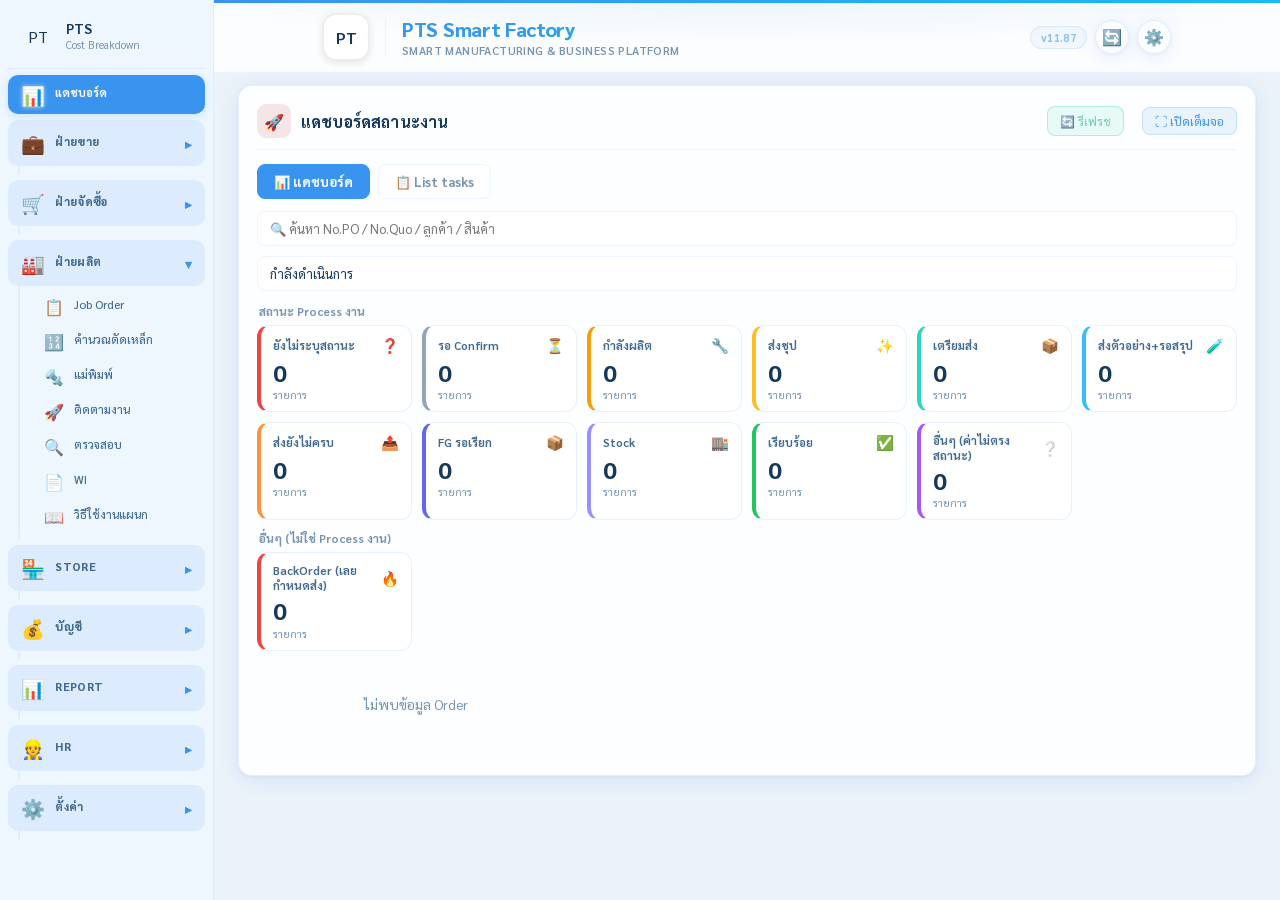
==== commit c21b52cb: "นำเข้าข้อมูลป้องกันแถวซ้ำ" ====
--- a/form.html
+++ b/form.html
@@ -38,7 +38,7 @@
       <div class="ph-sub">Smart Manufacturing &amp; Business Platform</div>
     </div>
     <div class="ph-right">
-      <span class="ph-chip ver">v11.84</span>
+      <span class="ph-chip ver">v11.87</span>
       <span class="ph-chip" id="phConnChip" style="display:none">✓ Online</span>
       <button class="theme-fab" onclick="location.reload()" title="รีเฟรชระบบ (F5)" style="font-size:1rem">🔄</button>
       <button class="theme-fab" onclick="switchTab('api')" title="ตั้งค่า">⚙️</button>
@@ -3482,7 +3482,7 @@
   <script src="report.js?v=1.0"></script>
 <script src="https://cdnjs.cloudflare.com/ajax/libs/xlsx/0.18.5/xlsx.full.min.js"></script>
   <script src="https://cdnjs.cloudflare.com/ajax/libs/qrcodejs/1.0.0/qrcode.min.js"></script>
-<script src="hr.js?v=4.82"></script>
+<script src="hr.js?v=4.85"></script>
   <script src="imageEditor.js?v=1.1"></script>
 <script src="purchase.js?v=9.58"></script>
 <script src="invoice.js?v=9.03"></script>
@@ -3627,7 +3627,26 @@
 // เพิ่มรายการใหม่ไว้ "บนสุด" ของ array นี้ทุกครั้งที่แก้ไขโค้ดเสร็จในแต่ละรอบ
 const DEV_LOGS = [
         { current: true,
-          ref: '#REV-20260625-W',
+          ref: '#REV-20260625-Z',
+          date: '2026-06-25',
+          items: [
+            'hr.js v4.84→4.85: นำเข้าข้อมูล — ตรวจซ้ำก่อนเลย แสดงรายการซ้ำใน popup confirm เดียว ไม่ต้องกด 2 รอบ',
+          ]
+        },
+        { ref: '#REV-20260625-Y',
+          date: '2026-06-25',
+          items: [
+            'hr.js v4.83→4.84: นำเข้าข้อมูล — ตรวจซ้ำก่อนบันทึก (checkOnly) แจ้งเตือนรายการซ้ำ ยืนยันแล้ว skipExisting=true ไม่ทับข้อมูลเดิม',
+            'Code.gs: saveHRAttendance — เพิ่ม checkOnly + skipExisting mode, return skipped count + skippedList',
+          ]
+        },
+        { ref: '#REV-20260625-X',
+          date: '2026-06-25',
+          items: [
+            'hr.js v4.82→4.83: payCard — ถ้าโอนแล้ว ใช้ paidRec.deductItems แทน recalculate ใหม่ แก้การ์ดขาดหักเบิกล่วงหน้า+ยอดไม่ตรงสลิป',
+          ]
+        },
+        { ref: '#REV-20260625-W',
           date: '2026-06-25',
           items: [
             'hr.js v4.81→4.82: แก้สลิปขาด SSO — เพิ่ม pcAllDed_ hidden input เก็บ full loanDeductItems (รวม SSO) และ hrConfirmPayrollFromCard ใช้ full items แทน pcLd_* เพียงอย่างเดียว',
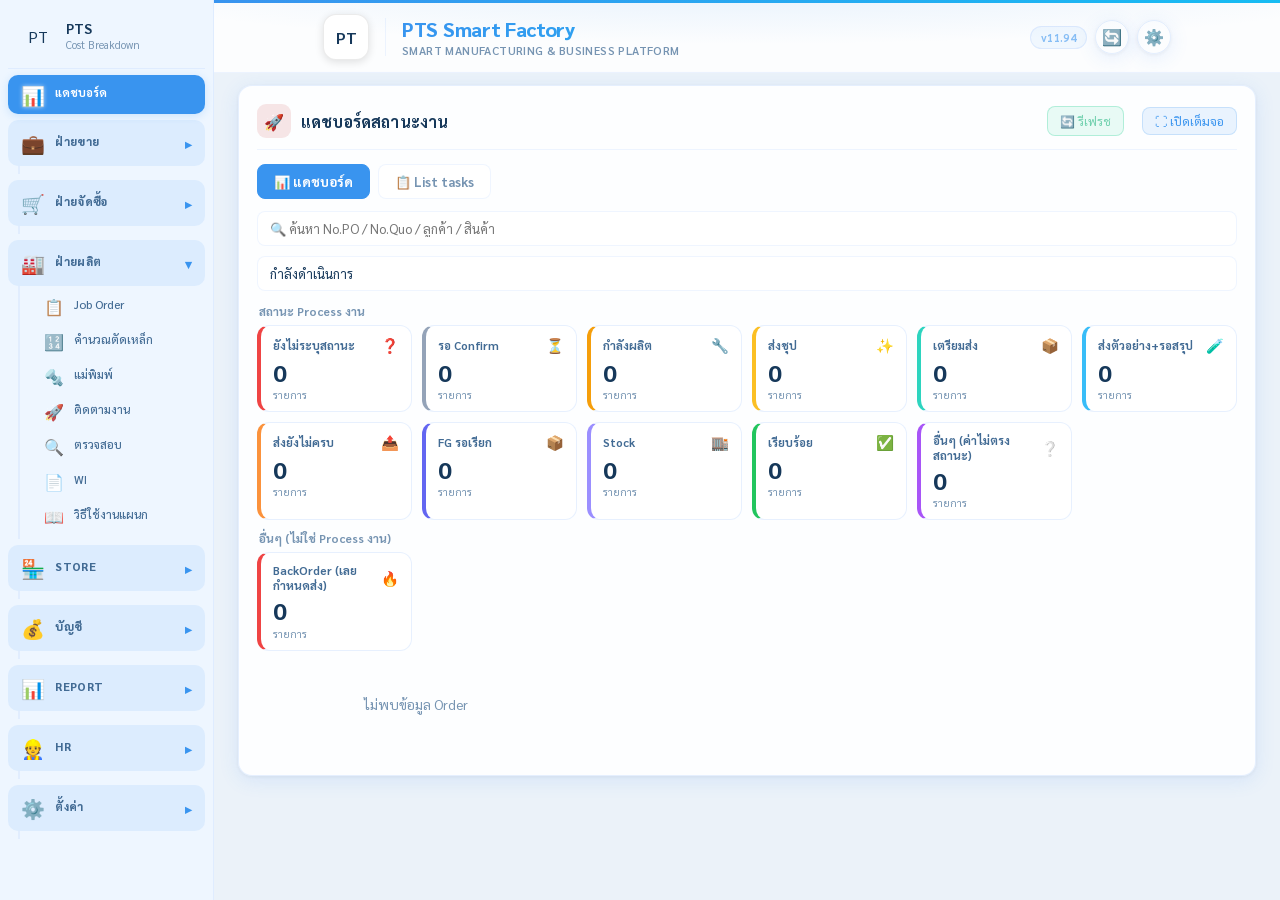
==== commit 68d0c7c9: "CSS ที่บรรทัด 1743 ถูกตัดกลาง" ====
--- a/form.html
+++ b/form.html
@@ -38,7 +38,7 @@
       <div class="ph-sub">Smart Manufacturing &amp; Business Platform</div>
     </div>
     <div class="ph-right">
-      <span class="ph-chip ver">v11.87</span>
+      <span class="ph-chip ver">v11.94</span>
       <span class="ph-chip" id="phConnChip" style="display:none">✓ Online</span>
       <button class="theme-fab" onclick="location.reload()" title="รีเฟรชระบบ (F5)" style="font-size:1rem">🔄</button>
       <button class="theme-fab" onclick="switchTab('api')" title="ตั้งค่า">⚙️</button>
@@ -3482,7 +3482,7 @@
   <script src="report.js?v=1.0"></script>
 <script src="https://cdnjs.cloudflare.com/ajax/libs/xlsx/0.18.5/xlsx.full.min.js"></script>
   <script src="https://cdnjs.cloudflare.com/ajax/libs/qrcodejs/1.0.0/qrcode.min.js"></script>
-<script src="hr.js?v=4.85"></script>
+<script src="hr.js?v=4.87"></script>
   <script src="imageEditor.js?v=1.1"></script>
 <script src="purchase.js?v=9.58"></script>
 <script src="invoice.js?v=9.03"></script>
@@ -3627,7 +3627,52 @@
 // เพิ่มรายการใหม่ไว้ "บนสุด" ของ array นี้ทุกครั้งที่แก้ไขโค้ดเสร็จในแต่ละรอบ
 const DEV_LOGS = [
         { current: true,
-          ref: '#REV-20260625-Z',
+          ref: '#REV-20260625-AG',
+          date: '2026-06-25',
+          items: [
+            'style.css: แก้ .trk-toggle-btn ถูกตัดกลาง (border: 1px ขาด) ทำให้ CSS parse error และ @media (max-width:1023px) drawer ไม่โหลด — mobile drawer เมนูกลับมาใช้งานได้',
+          ]
+        },
+        { ref: '#REV-20260625-AF',
+          date: '2026-06-25',
+          items: [
+            'employee.html: การ์ดสัญญาเงินกู้ — แก้วันทำสัญญาใช้ _lcFmtDate() แทนแสดง raw string ยาว',
+          ]
+        },
+        { ref: '#REV-20260625-AE',
+          date: '2026-06-25',
+          items: [
+            'employee.html: การ์ดสัญญาเงินกู้ — เพิ่ม header "ยอดกู้รวมทั้งหมด + วันทำสัญญา" (gradient น้ำเงินเข้ม) ด้านบน grid',
+          ]
+        },
+        { ref: '#REV-20260625-AD',
+          date: '2026-06-25',
+          items: [
+            'employee.html: redesign ตาราง สรุปเวลางาน — stat cards gradient, status/สาย/OT เป็น pill badge, header gradient เข้ม, วันเสาร์/อาทิตย์ highlight',
+          ]
+        },
+        { ref: '#REV-20260625-AC',
+          date: '2026-06-25',
+          items: [
+            'employee.html: แก้ปุ่มพิมพ์สลิป/บันทึก — cache att ที่โหลดแล้วส่งให้ hrOpenPayslip แทนการใช้ _hrAtt global (ว่างเปล่าบนหน้าพนักงาน)',
+            'employee.html: empViewSlip() ส่ง deductItems ที่บันทึกจริงไปด้วย ให้สลิปพิมพ์ถูกต้อง',
+          ]
+        },
+        { ref: '#REV-20260625-AB',
+          date: '2026-06-25',
+          items: [
+            'hr.js v4.86→4.87: แก้การ์ดสรุปเงินเดือนแสดงสถานะ "โอนแล้ว" ผิดงวด — paidMap fallback id+all ใช้เฉพาะ mode all เท่านั้น',
+          ]
+        },
+        { ref: '#REV-20260625-AA',
+          date: '2026-06-25',
+          items: [
+            'Code.gs: เพิ่ม saveHRPayCfg + getHRPayCfg — บันทึก/อ่าน pay cycle config จาก Config sheet',
+            'hr.js v4.85→4.86: hrSavePayCfg — POST saveHRPayCfg ไป server ด้วย (sync ข้ามเครื่อง)',
+            'employee.html: โหลด pay cfg จาก server ก่อน render — แก้งวดไม่ตรงกับที่ HR ตั้งไว้',
+          ]
+        },
+        { ref: '#REV-20260625-Z',
           date: '2026-06-25',
           items: [
             'hr.js v4.84→4.85: นำเข้าข้อมูล — ตรวจซ้ำก่อนเลย แสดงรายการซ้ำใน popup confirm เดียว ไม่ต้องกด 2 รอบ',
@@ -3664,7 +3709,7 @@
             'hr.js v4.79→4.80: เพิ่มลายน้ำ ✅ โอนแล้ว (สีเขียว) บนการ์ดเบิกล่วงหน้าที่มีสถานะ closed',
           ]
         },
-      { ref:'#REV-20260625-T', date:'2026-06-25', current: true,
+      { ref:'#REV-20260625-T', date:'2026-06-25',
         items:[
           'Code.gs: getHRLoanPayments payDate ใช้ _fmtDateStr() — แก้วันที่ยาวในตารางผ่อนชำระ',
           'employee.html v2.7: badge .loan-notify-dot ใช้ absolute position บนปุ่ม nav',
--- a/style.css
+++ b/style.css
@@ -1740,7 +1740,11 @@
 
 .trk-toggle-btn {
   width: 100%; padding: 7px 10px; border-radius: 8px;
-  border: 1px 
+  border: 1px solid var(--bc-input);
+  background: transparent; color: var(--t2); cursor: pointer;
+  font-family: 'Sarabun', sans-serif; font-size: .82rem;
+}
+
 /* ═══ Mobile Group Drawer ═══════════════════════════════════════════════ */
 @media (max-width: 1023px) {
   /* Group buttons on bottom bar — tighter */
@@ -1830,3 +1834,20 @@
   }
   .mob-drawer-backdrop.show { display: block; }
 }
+
+/* ── Loan deduct notification badge ── */
+.loan-notify-dot {
+  display: inline-block;
+  width: 8px; height: 8px;
+  background: #22c55e;
+  border-radius: 50%;
+  margin-left: 5px;
+  vertical-align: middle;
+  flex-shrink: 0;
+  animation: loan-dot-blink 1s ease-in-out infinite;
+}
+@keyframes loan-dot-blink {
+  0%, 100% { opacity: 1; transform: scale(1); }
+  50%       { opacity: .25; transform: scale(.6); }
+}
+
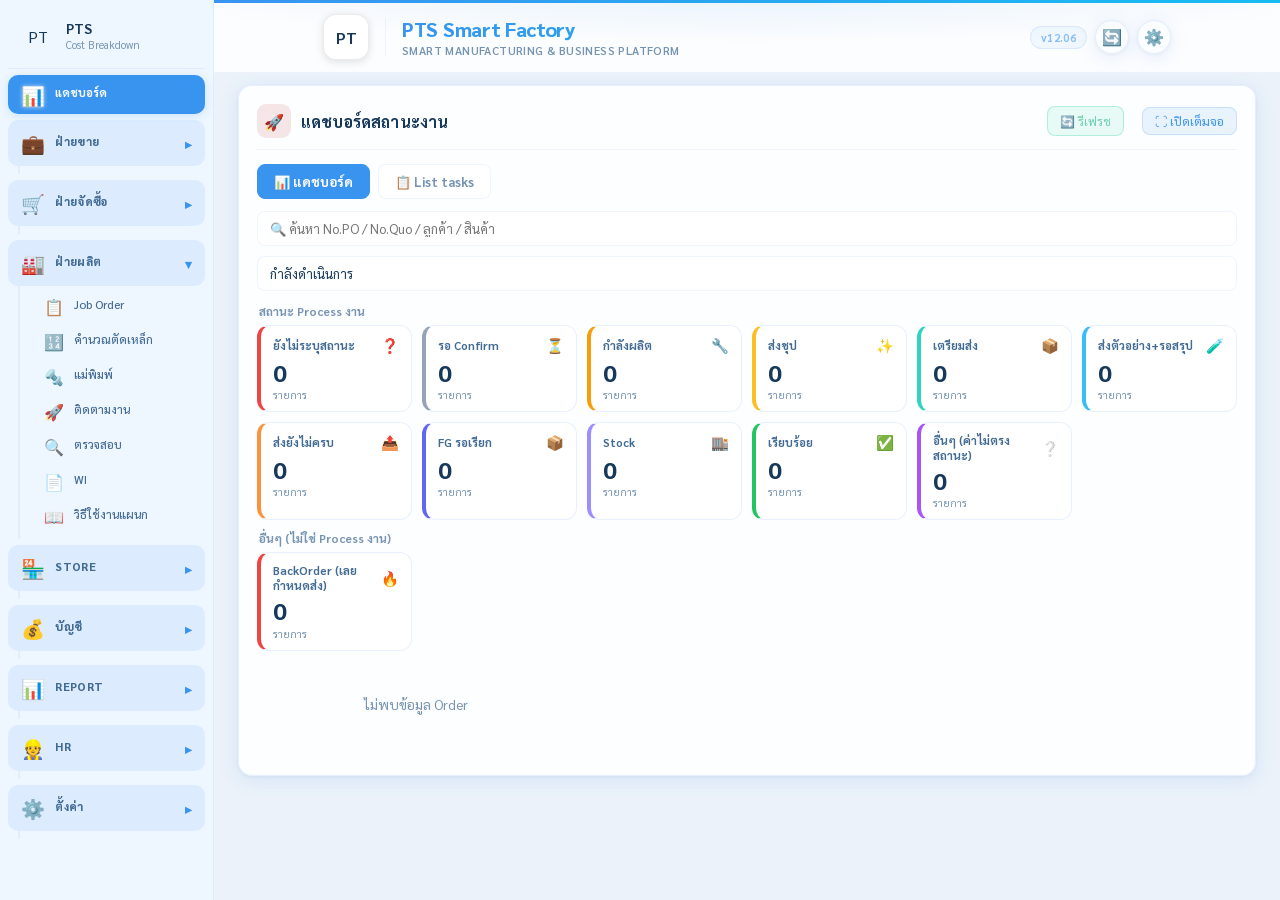
==== commit 36101852: "snapshot allowances" ====
--- a/form.html
+++ b/form.html
@@ -38,7 +38,7 @@
       <div class="ph-sub">Smart Manufacturing &amp; Business Platform</div>
     </div>
     <div class="ph-right">
-      <span class="ph-chip ver">v11.94</span>
+      <span class="ph-chip ver">v12.06</span>
       <span class="ph-chip" id="phConnChip" style="display:none">✓ Online</span>
       <button class="theme-fab" onclick="location.reload()" title="รีเฟรชระบบ (F5)" style="font-size:1rem">🔄</button>
       <button class="theme-fab" onclick="switchTab('api')" title="ตั้งค่า">⚙️</button>
@@ -1248,9 +1248,10 @@
         style="padding:4px 8px;border-radius:7px;border:1px solid var(--bc-input);
         background:var(--bg-input);color:var(--t1);font-size:.76rem;font-family:Sarabun,sans-serif;cursor:pointer">
         <option value="">ทั้งหมด</option>
+        <option value="รอสรุป">รอสรุป</option>
         <option value="ผ่าน">ผ่าน</option>
+        <option value="ไม่ผ่าน">ไม่ผ่าน</option>
         <option value="อนุมัติ">อนุมัติ</option>
-        <option value="รอสรุป">รอสรุป</option>
         <option value="ยกเลิก">ยกเลิก</option>
       </select>
     </div>
@@ -2058,6 +2059,7 @@
     <div id="trkPager" class="trk-pager"></div>
     </div>
     <div id="trkTaskListView" style="display:none">
+      <div id="trkTaskCustBar" style="padding:10px 4px 4px"></div>
       <div id="trkTaskList" class="trk-task-list"></div>
     </div>
   </div>
@@ -2209,6 +2211,10 @@
       style="padding:8px 18px;border-radius:10px;border:1px solid var(--bc-input);background:transparent;color:var(--t3);font-family:'Sarabun',sans-serif;font-size:.84rem;font-weight:700;cursor:pointer">
       📋 สัญญาเงินกู้
     </button>
+    <button id="hrBtn9" onclick="hrSubSwitch('9')"
+      style="padding:8px 18px;border-radius:10px;border:1px solid var(--bc-input);background:transparent;color:var(--t3);font-family:'Sarabun',sans-serif;font-size:.84rem;font-weight:700;cursor:pointer">
+      📄 ทะเบียนเงินเดือน
+    </button>
   </div>
 
   <!-- Sub-tab panels (rendered by hr.js) -->
@@ -2220,6 +2226,7 @@
   <div id="hrPanel6" style="display:none"></div>
   <div id="hrPanel7" style="display:none"></div>
   <div id="hrPanel8" style="display:none"></div>
+  <div id="hrPanel9" style="display:none"></div>
 </div>
 </div><!-- end tab-hr -->
 
@@ -3471,18 +3478,18 @@
 
 <script src="https://cdnjs.cloudflare.com/ajax/libs/jspdf/2.5.1/jspdf.umd.min.js"></script>
 <script src="core.js?v=9.01"></script>
-<script src="data.js?v=8.94"></script>
+<script src="data.js?v=8.95"></script>
 <script src="formcalc.js?v=9.08"></script>
 <script src="aifeatures.js?v=8.94"></script>
 <script src="theme.js?v=9.10"></script>
-<script src="order.js?v=9.78"></script>
+<script src="order.js?v=9.79"></script>
 <script src="dashboard.js?v=9.73"></script>
 <script src="inspect.js?v=10.09"></script>
   <script src="stock.js?v=10.32"></script>
   <script src="report.js?v=1.0"></script>
 <script src="https://cdnjs.cloudflare.com/ajax/libs/xlsx/0.18.5/xlsx.full.min.js"></script>
   <script src="https://cdnjs.cloudflare.com/ajax/libs/qrcodejs/1.0.0/qrcode.min.js"></script>
-<script src="hr.js?v=4.87"></script>
+<script src="hr.js?v=4.90"></script>
   <script src="imageEditor.js?v=1.1"></script>
 <script src="purchase.js?v=9.58"></script>
 <script src="invoice.js?v=9.03"></script>
@@ -3627,7 +3634,117 @@
 // เพิ่มรายการใหม่ไว้ "บนสุด" ของ array นี้ทุกครั้งที่แก้ไขโค้ดเสร็จในแต่ละรอบ
 const DEV_LOGS = [
         { current: true,
-          ref: '#REV-20260625-AG',
+          ref: '#REV-20260626-C',
+          date: '2026-06-26',
+          items: [
+            'Code.gs: recordSalaryPayment — บันทึก allowancesJson (col O) ลง HR_SalaryPayments ทุกครั้งที่โอนเงิน',
+            'Code.gs: getSalaryPayments — return allowances[] (parse จาก col O) กลับมาให้ client',
+            'hr.js: hrConfirmPayrollFromCard — อ่าน pcAllowances_ hidden field แล้วส่งไปกับ hrConfirmPayroll',
+            'hr.js: hrConfirmPayroll — ส่ง allowancesJson ใน POST body ไปกับ recordSalaryPayment',
+            'hr.js: _hrRegBuildTable — ทะเบียนเงินเดือน ถ้างวดนั้นโอนแล้ว ใช้ paidRec.allowances (snapshot) แทนค่าปัจจุบัน',
+          ]
+        },
+        { current: false,
+          ref: '#REV-20260626-B',
+          date: '2026-06-26',
+          current: false,
+          items: [
+            'hr.js: ทะเบียนเงินเดือน — แยกคอลัมน์ "อื่นๆ" เป็นคอลัมน์รายละเอียดแต่ละรายการ (ค่าตำแหน่ง, ค่าอาหารกลางวัน ฯลฯ) แบบ dynamic',
+            'hr.js: hrPrintPayrollRegister() รองรับ dynamic allowance columns เช่นเดียวกับหน้าจอ',
+          ]
+        },
+        { current: false,
+          ref: '#REV-20260626-A',
+          date: '2026-06-26',
+          current: false,
+          items: [
+            'form.html: เพิ่ม hrBtn9 + hrPanel9 "📄 ทะเบียนเงินเดือน" ใน HR tab',
+            'hr.js: hrSubSwitch รองรับ tab 9',
+            'hr.js: เพิ่ม _hrRenderPayrollRegister() — picker เดือน/งวด + ตารางรวมพนักงานทุกคน + ยอดรวม',
+            'hr.js: เพิ่ม hrPrintPayrollRegister() — พิมพ์ A4 landscape มีลายเซ็น 3 ช่อง',
+            'ใช้ snapshot baseSalary/dailyRate จาก HR_SalaryPayments เมื่อดูงวดที่โอนแล้ว',
+          ]
+        },
+        { current: false,
+          ref: '#REV-20260625-AP',
+          date: '2026-06-25',
+          items: [
+            'Code.gs: getHRLoanPayments — แก้ _fmtDateStr (ไม่มีอยู่จริง) → inline Date-safe formatter ป้องกัน crash เงียบ ทำให้ตารางผ่อนชำระแสดง 0 งวดจ่ายแล้ว',
+            'Code.gs: recordSalaryPayment note เปลี่ยนจาก "หักเงินเดือนงวด..." → "หักจากเงินเดือน"',
+            'employee.html: แถวที่จ่ายแล้วในตารางผ่อนชำระ — สีเขียวเข้มขึ้น (#dcfce7) + เส้นซ้าย + badge "✓ หักจากเงินเดือน"',
+            'hr.js: hrViewLoanContract — แก้ตารางใน popup ให้แสดง actual payments ก่อน (ข้อมูลจริง) แล้วค่อย forecast ที่เหลือ (เหมือนการ์ดหลัก)',
+          ]
+        },
+        { current: false,
+          ref: '#REV-20260625-AO',
+          date: '2026-06-25',
+          items: [
+            'Phase 3 (ต่อ) hr.js: payCard ใช้ empForCard แทน empRec เมื่อมี paidRec snapshot — การ์ดสรุปแสดง rate ณ เวลาจ่ายจริง',
+            'hr.js: hrSalaryHistoryModal — แก้ validation ให้ผ่านแค่ dailyRate อย่างเดียว (พนักงานรายวัน)',
+            'hr.js: label "เงินเดือนใหม่" เปลี่ยนจาก * เป็น (ถ้ามี)',
+            'Code.gs: addHRSalaryHistory — แก้ validation ให้รับ dailyRate โดยไม่ต้องมี salary',
+            'Code.gs: recordSalaryPayment — แก้ fallback condition + column index (r[5]/r[6]) ป้องกัน dailyRate=0 สำหรับพนักงานรายวัน',
+          ]
+        },
+        { current: false,
+          ref: '#REV-20260625-AN',
+          date: '2026-06-25',
+          items: [
+            'Phase 3 Salary History — hr.js: hrOpenPayslip รับ snapBaseSalary/snapDailyRate เพิ่ม',
+            'ปุ่ม "ดูสลิป" ของ record โอนแล้ว ส่ง paidRec.baseSalary/dailyRate ไปด้วย',
+            'สร้าง empForCalc ทับ rate ก่อนส่ง _hrCalcPayslip() — ไม่แตะ _hrCalcPayslip() เลย',
+            'Code.gs: force text format บน transferDate (col G) + month (col D) ป้องกัน Sheets auto-parse เป็น Date',
+            'getSalaryPayments: handle transferDate instanceof Date → format dd/MM/yyyy',
+          ]
+        },
+        { current: false,
+          ref: '#REV-20260625-AM',
+          date: '2026-06-25',
+          items: [
+            'Phase 2 Salary Snapshot — Code.gs: สร้าง HR_SalaryPayments sheet + recordSalaryPayment + getSalaryPayments + deleteSalaryPayment (3 functions ที่หายไป)',
+            'recordSalaryPayment บันทึก baseSalary + dailyRate ณ วันจ่าย (snapshot) ลงชีตทุกครั้ง',
+            'hr.js: hrConfirmPayroll + hrRecordSalaryPayment ส่ง baseSalary/dailyRate ไปพร้อม POST',
+            'ไม่แตะ _hrCalcPayslip() — ระบบเดิมปลอดภัย 100%',
+          ]
+        },
+        { ref: '#REV-20260625-AL',
+          date: '2026-06-25',
+          items: [
+            'แก้วันที่ประวัติปรับเงินเดือน: Code.gs format Date object → yyyy-MM-dd, hr.js แปลงเป็น dd/MM/พ.ศ.',
+          ]
+        },
+        { ref: '#REV-20260625-AK',
+          date: '2026-06-25',
+          items: [
+            'Phase 1 Salary History — Code.gs: สร้าง HR_SalaryHistory sheet + addHRSalaryHistory + getHRSalaryHistory',
+            'hr.js: ปุ่ม "💰 ปรับเงินเดือน" ในการ์ดพนักงาน + modal กรอกวันมีผล/เงินเดือนใหม่/หมายเหตุ',
+            'modal แสดงประวัติการปรับทั้งหมดแบบ real-time',
+            'ถ้า effectiveDate <= วันนี้ → อัป HR_Employees ทันที; ถ้าอนาคต → บันทึก history เท่านั้น',
+            'ไม่แตะ _hrCalcPayslip() เลย — ระบบเดิมปลอดภัย 100%',
+          ]
+        },
+        { ref: '#REV-20260625-AJ',
+          date: '2026-06-25',
+          items: [
+            'DATA tab — เพิ่มสถานะ "ไม่ผ่าน" ในชิป quick-filter และ dropdown กรองละเอียด',
+            'statusBadge สี: ไม่ผ่าน=แดง, ยกเลิก=เทา (แยกกันชัดเจน)',
+          ]
+        },
+        { ref: '#REV-20260625-AI',
+          date: '2025-06-25',
+          items: [
+            'List Tasks — เพิ่ม dropdown กรองลูกค้า (เรียงตามจำนวนงานมาก→น้อย)',
+            'กด ✕ เพื่อล้างตัวกรอง กลับแสดงทั้งหมด',
+            'employee.html v2.11 — ซ่อนปุ่ม "ทั้งเดือน" เมื่อ HR ตั้งค่า 2 งวด + auto-select งวดจากวันที่',
+          ]
+        },
+        { ref: '#REV-20260625-AH',
+          date: '2026-06-25',
+          items: [
+            'employee.html: แก้ horizontal scroll — เพิ่ม overflow-x:hidden ที่ html,body และ #empSlipPreview',
+          ]
+        },
+        { ref: '#REV-20260625-AG',
           date: '2026-06-25',
           items: [
             'style.css: แก้ .trk-toggle-btn ถูกตัดกลาง (border: 1px ขาด) ทำให้ CSS parse error และ @media (max-width:1023px) drawer ไม่โหลด — mobile drawer เมนูกลับมาใช้งานได้',
@@ -6902,4 +7019,4 @@
     date: '2026-06-14',
     current: false,
     items: [
-      'ใบสั่งงานผลิต (Work Order): ปรับส่วน "รายการ/จำนวน" ให้ตัวใหญ่เด่นชัดแบบเดียวกับใบส่งชุบ — แปลงชื่อรายการเป็นรูปแบบ "ODxxxIDxxxHxxx mm." อัตโนมัติ และเพิ่มบรรทัดแสด�+      'ใบสั่งงานผลิต (Work Order): ปรับส่วน "รายการ/จำนวน" ให้ตัวใหญ่เด่นชัดแบบเดียวกับใบส่งชุบ — แปลงชื่อรา�
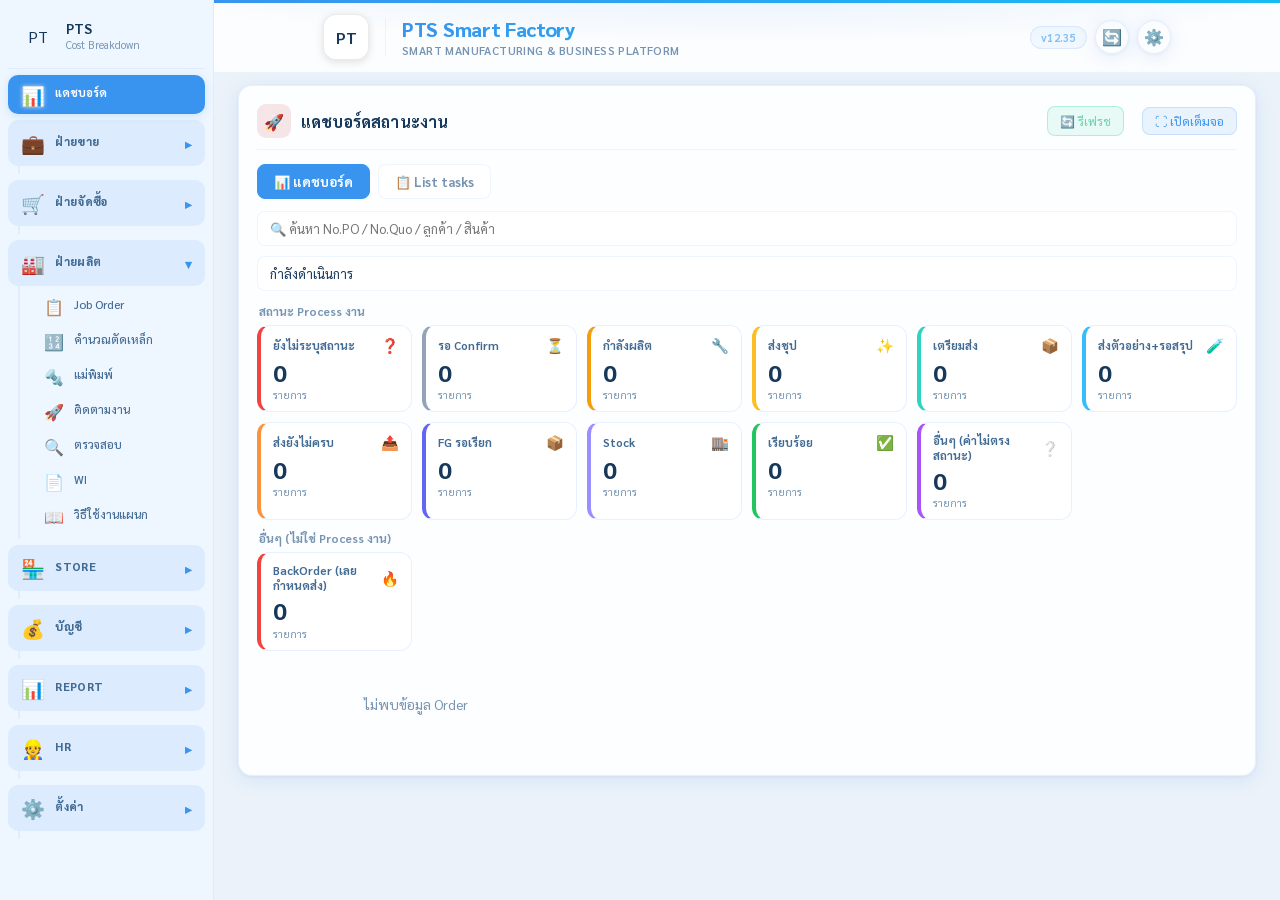
==== commit d8abdcf5: "แก้แทปซ่อน" ====
--- a/form.html
+++ b/form.html
@@ -20,7 +20,7 @@
 <script src="https://cdn.jsdelivr.net/npm/sweetalert2@11"></script>
 <script src="https://cdnjs.cloudflare.com/ajax/libs/html2canvas/1.4.1/html2canvas.min.js"></script>
 <script src="https://cdn.jsdelivr.net/npm/chart.js@4.4.0/dist/chart.umd.min.js"></script>
-<link rel="stylesheet" href="style.css?v=7.45">
+<link rel="stylesheet" href="style.css?v=7.46">
 </head>
 <body>
 
@@ -38,7 +38,7 @@
       <div class="ph-sub">Smart Manufacturing &amp; Business Platform</div>
     </div>
     <div class="ph-right">
-      <span class="ph-chip ver">v12.06</span>
+      <span class="ph-chip ver">v12.35</span>
       <span class="ph-chip" id="phConnChip" style="display:none">✓ Online</span>
       <button class="theme-fab" onclick="location.reload()" title="รีเฟรชระบบ (F5)" style="font-size:1rem">🔄</button>
       <button class="theme-fab" onclick="switchTab('api')" title="ตั้งค่า">⚙️</button>
@@ -3395,6 +3395,7 @@
 </div>
 
 <!-- ── SUMMARY PANEL (desktop right, ≥1100px) ─── -->
+<button id="spToggleBtn" class="sp-toggle-btn" onclick="toggleSummaryPanel()" title="ซ่อน/แสดงสรุปต้นทุน">◀</button>
 <div class="summary-panel" id="summaryPanel">
   <!-- drag-resize handle on left edge -->
   <div class="sp-resize-handle" id="spResizeHandle" title="ลากเพื่อปรับขนาด"></div>
@@ -3634,8 +3635,240 @@
 // เพิ่มรายการใหม่ไว้ "บนสุด" ของ array นี้ทุกครั้งที่แก้ไขโค้ดเสร็จในแต่ละรอบ
 const DEV_LOGS = [
         { current: true,
+          ref: '#REV-20260627-K',
+          date: '2026-06-27',
+          items: [
+            'form.html: เพิ่ม #saveFab — ปุ่มวงกลมลอยล่างจอ เฉพาะ Breakdown tab',
+            'style.css: .save-fab + @keyframes fabPulse — กรอกครบ → เปลี่ยนสีเขียว + pulse วูบวาบ',
+            'core.js: _checkFabReady() — ตรวจ field ครบ → toggle .fab-ready บน FAB',
+          ]
+        },
+        { current: false,
+          ref: '#REV-20260627-J',
+          date: '2026-06-27',
+          items: [
+            'theme.js: ขยาย Summary Panel เป็น 1/4 ของจอ — SP_DEFAULT = 25%viewport, viewportCap = 25%',
+          ]
+        },
+        { current: false,
+          ref: '#REV-20260627-I',
+          date: '2026-06-27',
+          items: [
+            'style.css: เพิ่ม .sp-toggle-btn + body.sp-collapsed (ซ่อน panel + padding-right:0)',
+            'theme.js: เพิ่ม toggleSummaryPanel() + _spRestoreCollapsed() — จำสถานะใน localStorage',
+            'form.html: เพิ่มปุ่ม #spToggleBtn ◀/▶ ก่อน #summaryPanel',
+            'data.js: dtLoadIntoForm — ข้ามตั้ง padding-right ถ้า sp-collapsed อยู่แล้ว',
+          ]
+        },
+        { current: false,
+          ref: '#REV-20260627-H',
+          date: '2026-06-27',
+          items: [ 'style.css: .profit-box .t-value font-size 1.25rem → 1.55rem ให้เท่ากับ Cost รวม' ]
+        },
+        { current: false,
+          ref: '#REV-20260627-G',
+          date: '2026-06-27',
+          items: [
+            'data.js: dtLoadIntoForm — แก้ panel ทับ content เมื่อโหลดจาก DATA: force body.style.paddingRight = (sp-width+8)px ผ่าน inline style ทันทีหลัง switchTab("breakdown") แล้วค่อย fill form + calcAll() + reset inline style',
+          ]
+        },
+        { current: false,
+          ref: '#REV-20260627-F',
+          date: '2026-06-27',
+          items: [
+            'data.js: dtLoadIntoForm — เปลี่ยนจาก void offsetWidth เป็น requestAnimationFrame ครอบ code set ค่าทั้งหมด ให้ browser paint frame จริงก่อน (layout ถูก 916px) ก่อนค่อย fill form + calcAll()',
+          ]
+        },
+        { current: false,
+          ref: '#REV-20260627-E',
+          date: '2026-06-27',
+          items: [
+            'data.js: dtLoadIntoForm — เพิ่ม void document.body.offsetWidth หลัง switchTab("breakdown") บังคับ synchronous reflow ทันที ป้องกัน card กว้าง 1144px (ผิด) แทนที่จะเป็น 916px (ถูก)',
+          ]
+        },
+        { current: false,
+          ref: '#REV-20260627-D",
+          date: '2026-06-27',
+          items: [
+            'data.js: dtLoadIntoForm — ย้าย switchTab("breakdown") ขึ้นมาก่อน set ค่า แก้ panel ทับ cost fields เมื่อโหลดจ็อบจาก DATA (root cause: layout คำนวณขณะ no-summary-tab ยังอยู่ → padding-right:0)',
+          ]
+        },
+        { current: false,
+          ref: '#REV-20260627-C",
+          date: '2026-06-27',
+          items: [
+            'style.css: body padding-right เพิ่ม 8px buffer → calc(var(--sp-width) + 8px) — ป้องกัน S6/S7 ล้นทับ summary panel แบบ borderline',
+          ]
+        },
+        { current: false,
+          ref: '#REV-20260627-B",
+          date: '2026-06-27',
+          items: [
+            'style.css: bd-cols grid เปลี่ยน 1fr 1fr → minmax(0,1fr) minmax(0,1fr) — แก้ bd-right ล้นทับ summary panel บนหน้าจอ ≤1440px ทำให้กด cost fields ไม่ได้',
+          ]
+        },
+        { current: false,
+          ref: '#REV-20260627-A",
+          date: '2026-06-27',
+          items: [
+            'formcalc.js: เพิ่ม option "ไม่มี" ในช่อง ตะแกรงนอก/ใน (seed + loadMatOptions)',
+            'formcalc.js: ผ่อน validation — ถ้า ตะแกรงนอก+ใน = ไม่มี/ว่าง → H=0 ได้ ไม่บล็อก (รองรับ order ฝาบน-ล่างเท่านั้น)',
+          ]
+        },
+        { current: false,
+          ref: '#REV-20260626-U',
+          date: '2026-06-26',
+          items: [
+            'employee.html: หน้าสลิปพนักงาน — ข้าม att.length check สำหรับ executive (แสดงสลิปได้แม้ไม่มีข้อมูลสแกน)',
+          ]
+        },
+        { current: false,
+          ref: '#REV-20260626-T',
+          date: '2026-06-26',
+          items: [
+            'hr.js: _hrPayTableHtml — inject exec จาก _hrEmps ก่อน filter (แก้ exec ไม่โผล่ในสรุปเงินเดือน)',
+          ]
+        },
+        { current: false,
+          ref: '#REV-20260626-S',
+          date: '2026-06-26',
+          items: [
+            'hr.js: สรุปเงินเดือน — early return ตรวจ exec ก่อน ถ้ามี exec ให้ผ่านแม้ไม่มีแถวสแกน',
+            'hr.js: ฝ่ายบริหารโผล่การ์ดทุกงวดแม้ไม่มีพนักงานคนอื่น',
+          ]
+        },
+        { current: false,
+          ref: '#REV-20260626-R',
+          date: '2026-06-26',
+          items: [
+            'hr.js: สรุปเงินเดือน — inject executive จาก _hrEmps เสมอ (ไม่ต้องมีแถวสแกน)',
+            'hr.js: ฝ่ายบริหารโผล่บนการ์ดทุกงวด พร้อม QR โอน + สลิป',
+          ]
+        },
+        { current: false,
+          ref: '#REV-20260626-Q',
+          date: '2026-06-26',
+          items: [
+            'core.js: _loadTabCfg — filter tab ที่ไม่มีใน TAB_DEFS ออกจาก localStorage (ป้องกันขยะสะสม)',
+            'hr.js: payCard — headerBg ฝ่ายบริหาร (executive) เป็นสีม่วง #5b21b6',
+            'hr.js: hrOpenPayslip — ข้าม att.length guard สำหรับ executive และ historical paid record',
+            'hr.js: Task#44 complete — exec มีปุ่มดูสลิป + QR โอน ครบเหมือนพนักงานทั่วไป',
+          ]
+        },
+        { current: false,
+          ref: '#REV-20260626-P',
+          date: '2026-06-26',
+          items: [
+            'core.js: sidebar HR — เพิ่มครบ 9 รายการ ตรงกับ sub-tab ทั้งหมด',
+            'core.js: _sbGoto — guard _invSubTabSwitch เฉพาะ tab invoice เท่านั้น',
+            'hr.js: hrSubSwitch — persist sub-tab ลง localStorage + sync _activeSbView → sidebar highlight ถูก',
+            'hr.js: hrInitTab — restore sub-tab จาก localStorage เมื่อกลับมา HR tab',
+            'core.js: restore ส่วน _chatSend/_chatInit ที่ถูก truncate',
+          ]
+        },
+        { current: false,
+          ref: '#REV-20260626-O',
+          date: '2026-06-26',
+          items: [
+            'hr.js: ทะเบียนจ่ายเงินเดือน (พิมพ์) — ตัวเลขแสดงทศนิยม 2 ตำแหน่ง',
+            'hr.js: ทะเบียนจ่ายเงินเดือน (พิมพ์) — เปลี่ยนหัวคอลัมน์ "ปกส." → "สปส."',
+          ]
+        },
+        { current: false,
+          ref: '#REV-20260626-N',
+          date: '2026-06-26',
+          items: [
+            'hr.js: modal พนักงาน — ปุ่ม ⚡ คำนวณ OT อัตโนมัติ (รายเดือน/ฝ่ายบริหาร: เงินเดือน÷160 | รายวัน: ค่าแรงรายวัน÷8)',
+          ]
+        },
+        { current: false,
+          ref: '#REV-20260626-M',
+          date: '2026-06-26',
+          items: [
+            'hr.js: ทะเบียนจ่าย — คอลัมน์ "ประเภทการจ่าย" แสดง "โอนเข้าบัญชี" ทุกกรณี (ทั้งหน้าจอและพิมพ์)',
+          ]
+        },
+        { current: false,
+          ref: '#REV-20260626-L',
+          date: '2026-06-26',
+          items: [
+            'hr.js: เพิ่ม type "executive" (ฝ่ายบริหาร ไม่สแกน) — dropdown + section 👔 ม่วง ทุกหน้า',
+            'hr.js: _hrRegBuildTable — executive ข้ามการเช็ค att.length, workDays = 15/30 เต็ม',
+            'hr.js: print register — salary col แสดงสำหรับ executive เหมือน monthly',
+          ]
+        },
+        { current: false,
+          ref: '#REV-20260626-K',
+          date: '2026-06-26',
+          items: [
+            'hr.js: เพิ่มสรุปจำนวนวันหยุดแยกประเภท (นักขัตฤกษ์/ชดเชย/บริษัท/รวม) ใน legend ของปฏิทิน',
+            'hr.js: แสดงสรุปเดียวกันใน setting card วันหยุดราชการ (2 ที่)',
+            'hr.js: _hrCalUpdateSummary() — อัปทั้ง 2 จุดพร้อมกันเมื่อเปลี่ยนปีหรือโหลดวันหยุด',
+          ]
+        },
+        { current: false,
+          ref: '#REV-20260626-J',
+          date: '2026-06-26',
+          items: [
+            'Code.gs: แก้ seedHRHolidays — handle Date object ใน existing check (ป้องกัน duplicate)',
+            'hr.js: hrSeedHolidays() — เพิ่ม Swal confirm ก่อนสร้าง พร้อมแสดงจำนวนวันที่จะเพิ่ม/ข้าม + คำเตือน',
+          ]
+        },
+        { current: false,
+          ref: '#REV-20260626-I',
+          date: '2026-06-26',
+          items: [
+            'Code.gs: แก้ deleteHRHoliday — handle Date object จาก Sheets ก่อน compare (ลบวันหยุดไม่ได้)',
+          ]
+        },
+        { current: false,
+          ref: '#REV-20260626-H',
+          date: '2026-06-26',
+          items: [
+            'invoice.js: เพิ่มปุ่ม "📌 Stamp" ใน warning box PO ที่ยังไม่ได้ stamp',
+            'invoice.js: invStampOrderPO() — Swal confirm ก่อน → POST stampOrderPO → อัป cache → re-render',
+            'Code.gs: เพิ่ม action stampOrderPO — เขียน invoiceNo/invoiceDate ลง col AC/AD ใน Order sheet',
+          ]
+        },
+        { current: false,
+          ref: '#REV-20260626-G',
+          date: '2026-06-26',
+          items: [
+            'invoice.js: เพิ่ม warning box สีแดง แสดง PO ที่ออกใบกำกับแล้วแต่ยังไม่ stamp col AC/AD ในชีต Order',
+          ]
+        },
+        { current: false,
+          ref: '#REV-20260626-F',
+          date: '2026-06-26',
+          items: [
+            'invoice.js: เพิ่ม _invInvoicedPOSet() — build Set ของ noPO ทั้งหมดที่ออกใบกำกับไปแล้วจาก Invoices sheet',
+            'invoice.js: renderInvOrderList() — cross-check กับ Invoices sheet (ชั้น 2) ป้องกัน PO ที่ออกแล้วยังแสดงอยู่',
+            'invoice.js: _invCountPendingPOs() — cross-check เช่นกัน ตัวเลข "รอเปิด X PO" ถูกต้องแน่นอน',
+            'invoice.js: invGeneratePreview() — duplicate check เปลี่ยนจาก warning → BLOCK เด็ดขาด ไม่มีปุ่ม "ออกต่อ"',
+            'invoice.js: fetchIssuedInvoices() — re-render PO picker หลัง Invoices sheet โหลดเสร็จ (ป้องกัน stale data)',
+          ]
+        },
+        { current: false,
+          ref: '#REV-20260626-E',
+          date: '2026-06-26',
+          current: false,
+          items: [
+            'hr.js: ทะเบียนเงินเดือน — คอลัมน์วันทำงาน: รายเดือน = periodDays(15/30) - วันขาด, รายวัน = วันมาจริง',
+          ]
+        },
+        { current: false,
+          ref: '#REV-20260626-D',
+          date: '2026-06-26',
+          current: false,
+          items: [
+            'hr.js: แก้ bug dynamic allowance columns — ใช้ a.label แทน a.name (allowances struct ใช้ label ไม่ใช่ name)',
+            'hr.js: แก้ทั้งหน้าจอและ print (allAllowNames, pAllowNames, find, total)',
+          ]
+        },
+        { current: false,
           ref: '#REV-20260626-C',
           date: '2026-06-26',
+          current: false,
           items: [
             'Code.gs: recordSalaryPayment — บันทึก allowancesJson (col O) ลง HR_SalaryPayments ทุกครั้งที่โอนเงิน',
             'Code.gs: getSalaryPayments — return allowances[] (parse จาก col O) กลับมาให้ client',
--- a/style.css
+++ b/style.css
@@ -361,7 +361,7 @@
 .profit-box.neg { background: rgba(210,80,80,.07); border-color: rgba(210,80,80,.22); }
 .t-label { font-size: .72rem; color: var(--t2); margin-bottom: 4px; }
 .total-box .t-value { font-size: 1.55rem; font-weight: 700; color: var(--c1); }
-.profit-box .t-value { font-size: 1.25rem; font-weight: 700; color: #4ecdc4; }
+.profit-box .t-value { font-size: 1.55rem; font-weight: 700; color: #4ecdc4; }
 .profit-box.neg .t-value { color: #e08080; }
 
 /* ── URL BANNER ─────────────────────────────────── */
@@ -1013,7 +1013,7 @@
 @media (min-width: 1280px) {
   .bd-cols {
     display: grid;
-    grid-template-columns: 1fr 1fr;
+    grid-template-columns: minmax(0, 1fr) minmax(0, 1fr);
     gap: 16px;
     align-items: start; /* แต่ละ column สูงตามเนื้อหาตัวเอง — ไม่หดขยายตามกัน */
   }
@@ -1190,7 +1190,7 @@
 
 /* ── DESKTOP SUMMARY PANEL (≥1100px) ─────────────────── */
 @media (min-width: 1100px) {
-  body { padding-right: var(--sp-width); }
+  body { padding-right: calc(var(--sp-width) + 8px); }
 
   .summary-panel {
     display: flex; flex-direction: column;
@@ -1208,6 +1208,30 @@
   /* แท็บ Order: ซ่อน summary panel + คืนพื้นที่ให้ตารางเต็มจอ */
   body.no-summary-tab { padding-right: 0; }
   body.no-summary-tab .summary-panel { display: none; }
+  body.no-summary-tab .sp-toggle-btn { display: none; }
+
+  /* ปุ่ม toggle ซ่อน/แสดง summary panel */
+  .sp-toggle-btn {
+    position: fixed; top: 50%; right: var(--sp-width);
+    transform: translateY(-50%);
+    width: 18px; height: 48px;
+    background: var(--bg-card);
+    border: 1px solid var(--bc-div); border-right: none;
+    border-radius: 6px 0 0 6px;
+    cursor: pointer; color: var(--t3); font-size: .8rem;
+    display: flex; align-items: center; justify-content: center;
+    z-index: 95; padding: 0; line-height: 1;
+  }
+  .sp-toggle-btn:hover { color: var(--c1); background: var(--bg-input); }
+
+  /* Collapsed state */
+  body.sp-collapsed { padding-right: 0; }
+  body.sp-collapsed .summary-panel { display: none; }
+  body.sp-collapsed .sp-toggle-btn {
+    right: 0;
+    border-right: 1px solid var(--bc-div); border-left: none;
+    border-radius: 0 6px 6px 0;
+  }
 
   /* แท็บ ติดตามงาน: โหมดเต็มจอ — ซ่อน sidebar/header/summary */
   body.trk-fullscreen-mode { padding-left: 0; padding-right: 0; }
@@ -1471,6 +1495,29 @@
 .trk-subtab-btn.active { background: var(--c1); color: #fff; border-color: var(--c1); }
 
 /* ── List tasks: สรุปยอดงานตามสถานะ ── */
+/* ── Customer filter bar (List Tasks) ── */
+.trk-cust-filter-wrap {
+  display: flex; align-items: center; gap: 8px; flex-wrap: wrap;
+  padding: 6px 10px 8px;
+}
+.trk-cust-filter-lbl {
+  font-size: .78rem; font-weight: 700; color: var(--t2); white-space: nowrap;
+}
+.trk-cust-filter-sel {
+  flex: 1; min-width: 180px; max-width: 340px;
+  padding: 5px 10px; border-radius: 8px;
+  border: 1.5px solid rgba(99,102,241,.35);
+  background: var(--bg-card); color: var(--t1);
+  font-family: 'Sarabun', sans-serif; font-size: .82rem; cursor: pointer;
+}
+.trk-cust-filter-sel:focus { outline: none; border-color: #6366f1; }
+.trk-cust-filter-clr {
+  padding: 4px 10px; border-radius: 7px; border: none; cursor: pointer;
+  background: rgba(239,68,68,.12); color: #ef4444;
+  font-size: .78rem; font-weight: 700; transition: background .15s;
+}
+.trk-cust-filter-clr:hover { background: rgba(239,68,68,.22); }
+
 .trk-task-list {
   display: grid; grid-template-columns: 1fr; gap: 0;
   border: 2px solid #6366f1; border-radius: 12px; overflow: hidden;
@@ -1809,45 +1856,58 @@
     min-width: unset !important;
     flex-shrink: unset !important;
   }
-  .more-menu.mob-drawer-mode .tab-btn .t-icon {
-    font-size: 1.2rem !important;
-    min-width: 24px;
-  }
-  .more-menu.mob-drawer-mode .tab-btn .t-label {
-    font-size: .88rem !important;
-    opacity: 1 !important;
-    display: block !important;
-  }
-  .more-menu.mob-drawer-mode .tab-btn.active {
-    background: var(--acc-bg, #e0f2fe) !important;
-    color: var(--acc, #0891b2) !important;
-  }
-
-  /* Semi-transparent backdrop */
-  .mob-drawer-backdrop {
-    display: none;
-    position: fixed;
-    inset: 0;
-    background: rgba(0,0,0,.32);
-    z-index: 1099;
-    bottom: 60px; /* don't cover tab bar */
-  }
-  .mob-drawer-backdrop.show { display: block; }
-}
-
-/* ── Loan deduct notification badge ── */
-.loan-notify-dot {
-  display: inline-block;
-  width: 8px; height: 8px;
-  background: #22c55e;
+  
+/* ซ่อนเมื่อไม่อยู่ Breakdown tab */
+body.no-summary-tab .save-fab {
+  opacity: 0 !important;
+  pointer-events: none !important;
+  transform: scale(.7) !important;
+}
+.save-fab:hover {
+  transform: scale(1.10);
+  box-shadow: 0 6px 28px rgba(8,145,178,.65);
+}
+.save-fab:active {
+  transform: scale(.96);
+}
+.save-fab-icon {
+  font-size: 1.5rem;
+  line-height: 1;
+  position: relative;
+  z-index: 1;
+  pointer-events: none;
+  user-select: none;
+}
+
+/* วงแหวน pulse — แสดงเมื่อ .fab-ready */
+.save-fab-ring {
+  position: absolute;
+  inset: -4px;
   border-radius: 50%;
-  margin-left: 5px;
-  vertical-align: middle;
-  flex-shrink: 0;
-  animation: loan-dot-blink 1s ease-in-out infinite;
-}
-@keyframes loan-dot-blink {
-  0%, 100% { opacity: 1; transform: scale(1); }
-  50%       { opacity: .25; transform: scale(.6); }
-}
-
+  border: 3px solid rgba(6,182,212,.6);
+  opacity: 0;
+  transform: scale(1);
+  pointer-events: none;
+}
+@keyframes fabPulse {
+  0%   { opacity: .85; transform: scale(1);    border-color: rgba(6,182,212,.7); }
+  60%  { opacity: .2;  transform: scale(1.55); border-color: rgba(6,182,212,.1); }
+  100% { opacity: 0;   transform: scale(1.75); border-color: transparent; }
+}
+.save-fab.fab-ready {
+  background: linear-gradient(135deg, #059669, #10b981);
+  box-shadow: 0 4px 24px rgba(16,185,129,.55);
+}
+.save-fab.fab-ready .save-fab-ring {
+  animation: fabPulse 1.8s ease-out infinite;
+  border-color: rgba(16,185,129,.7);
+}
+.save-fab.fab-ready:hover {
+  box-shadow: 0 6px 30px rgba(16,185,129,.75);
+}
+
+/* บน mobile — เหนือ bottom-bar */
+@media (max-width: 767px) {
+  .save-fab {
+    bottom: 74px;
+    righ
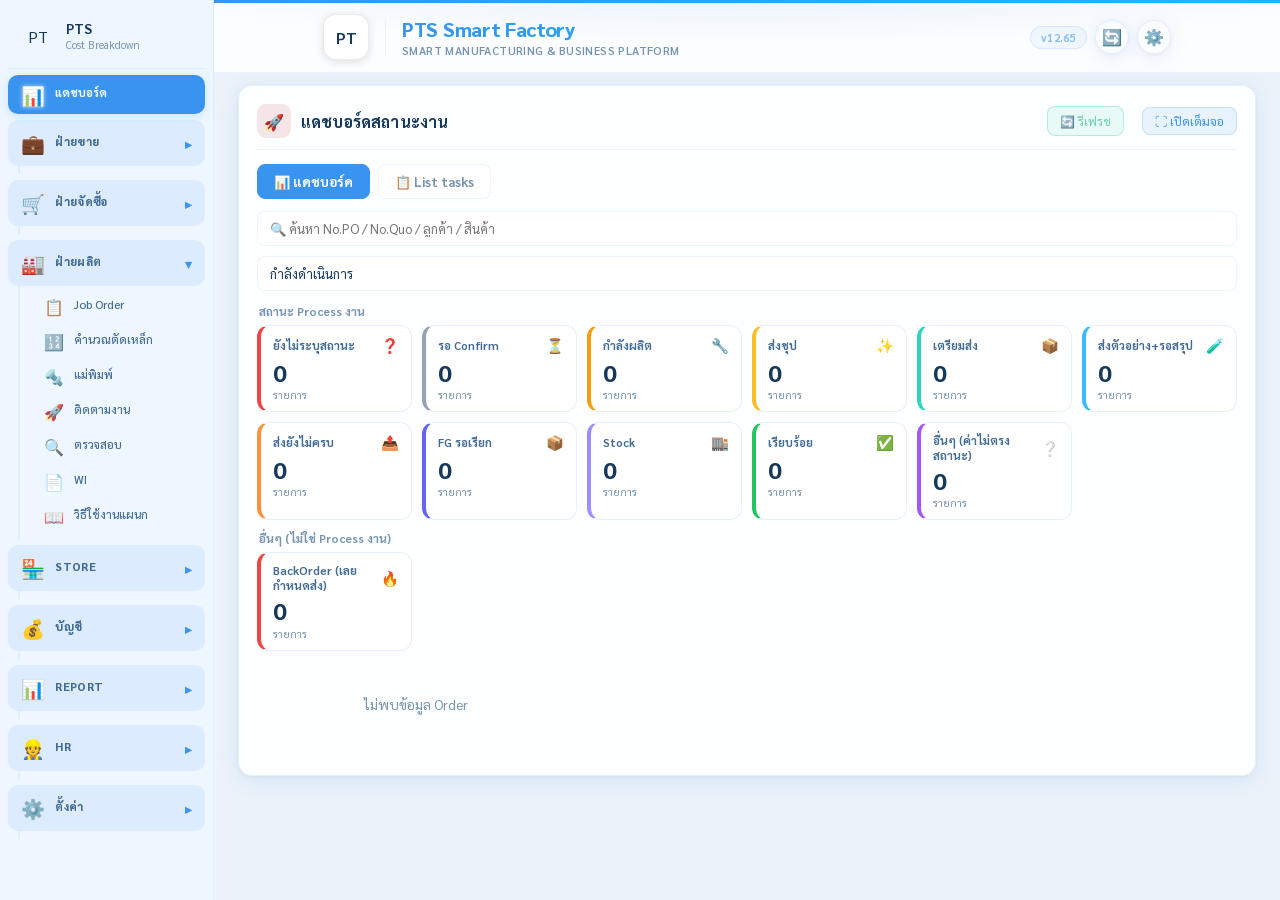
==== commit 768ae8d5: "Add files via upload" ====
--- a/form.html
+++ b/form.html
@@ -1,7255 +1,7537 @@
-<!DOCTYPE html>
-<html lang="th">
-<head>
-<meta charset="UTF-8">
-<meta name="viewport" content="width=device-width, initial-scale=1.0, maximum-scale=1.0">
-<title>PTS-App Management System</title>
-<link rel="icon" type="image/png" sizes="32x32" href="[data-uri]">
-<link rel="shortcut icon" type="image/png" href="[data-uri]">
-
-<!-- PWA manifest ปิดใช้งาน (ไม่รองรับ file:// protocol) -->
-<!-- <link rel="manifest" href="manifest.json"> -->
-<meta name="theme-color" content="#3b82f6">
-<link rel="apple-touch-icon" href="PTS-icon-512.png">
-<meta name="mobile-web-app-capable" content="yes">
-<meta name="apple-mobile-web-app-capable" content="yes">
-<meta name="apple-mobile-web-app-status-bar-style" content="black-translucent">
-<meta name="apple-mobile-web-app-title" content="PTS Cost">
-
-<link href="https://fonts.googleapis.com/css2?family=Sarabun:wght@300;400;500;600;700&display=optional" rel="stylesheet">
-<script src="https://cdn.jsdelivr.net/npm/sweetalert2@11"></script>
-<script src="https://cdnjs.cloudflare.com/ajax/libs/html2canvas/1.4.1/html2canvas.min.js"></script>
-<script src="https://cdn.jsdelivr.net/npm/chart.js@4.4.0/dist/chart.umd.min.js"></script>
-<link rel="stylesheet" href="style.css?v=7.46">
-</head>
-<body>
-
-<!-- SHARE CARD (hidden, used for image generation) -->
-<div id="shareCardEl" style="position:fixed;left:-9999px;top:-9999px;width:480px;font-family:'Sarabun',sans-serif;font-size:14px;z-index:-1;"></div>
-<div id="platingShareCardEl" style="position:fixed;left:-9999px;top:-9999px;width:480px;font-family:'Sarabun',sans-serif;font-size:14px;z-index:-1;"></div>
-
-<!-- HEADER -->
-<div class="page-header">
-  <div class="ph-inner">
-    <div class="ph-logo"><img src="[data-uri]" alt="PTS" class="app-logo-img" onerror="this.style.display='none';this.nextElementSibling.style.display='flex'"><span class="ph-logo-fallback" style="display:none;width:100%;height:100%;align-items:center;justify-content:center;font-weight:700">PT</span></div>
-    <div class="ph-divider"></div>
-    <div class="ph-text">
-      <div class="ph-title">PTS Smart Factory</div>
-      <div class="ph-sub">Smart Manufacturing &amp; Business Platform</div>
-    </div>
-    <div class="ph-right">
-      <span class="ph-chip ver">v12.35</span>
-      <span class="ph-chip" id="phConnChip" style="display:none">✓ Online</span>
-      <button class="theme-fab" onclick="location.reload()" title="รีเฟรชระบบ (F5)" style="font-size:1rem">🔄</button>
-      <button class="theme-fab" onclick="switchTab('api')" title="ตั้งค่า">⚙️</button>
-    </div>
-  </div>
-</div>
-
-<!-- ── THEME PANEL ─────────────────────────────── -->
-<div class="theme-panel-overlay" id="themePanelOverlay" onclick="closeThemePanel(event)">
-  <div class="theme-panel" onclick="event.stopPropagation()">
-    <div class="tp-title">
-      🎨 ปรับธีม
-      <button class="tp-close" onclick="closeThemePanel()">✕</button>
-    </div>
-    <div class="tp-row">
-      <span class="tp-label">โหมด</span>
-      <div class="mode-toggle">
-        <button class="mode-btn active" id="modeLight" onclick="setMode('light')">☀️ สว่าง</button>
-        <button class="mode-btn" id="modeDark" onclick="setMode('dark')">🌙 มืด</button>
-      </div>
-    </div>
-    <div class="grad-preview" id="gradPreview"></div>
-    <div class="tp-row" style="align-items:center">
-      <span class="tp-label">สีหลัก</span>
-      <div class="hue-wrap">
-        <input type="range" class="hue-slider" id="hue1Slider" min="0" max="360" value="210"
-          style="background:linear-gradient(to right,hsl(0,80%,55%),hsl(60,80%,55%),hsl(120,80%,55%),hsl(180,80%,55%),hsl(240,80%,55%),hsl(300,80%,55%),hsl(360,80%,55%))"
-          oninput="onHueChange()">
-      </div>
-    </div>
-    <div class="tp-row" style="align-items:center">
-      <span class="tp-label">สีไล่ระดับ</span>
-      <div class="hue-wrap">
-        <input type="range" class="hue-slider" id="hue2Slider" min="0" max="360" value="195"
-          style="background:linear-gradient(to right,hsl(0,80%,55%),hsl(60,80%,55%),hsl(120,80%,55%),hsl(180,80%,55%),hsl(240,80%,55%),hsl(300,80%,55%),hsl(360,80%,55%))"
-          oninput="onHueChange()">
-      </div>
-    </div>
-    <div class="tp-row" style="align-items:flex-start">
-      <span class="tp-label">Presets</span>
-      <div class="tp-presets" id="themePresets"></div>
-    </div>
-  </div>
-</div>
-
-<!-- ══════════════════════════════════════════════════ -->
-<!-- TAB 1 : BREAK DOWN                               -->
-<!-- ══════════════════════════════════════════════════ -->
-<div id="tab-breakdown" class="tab-content active">
-
-<!-- COPY NOTICE BAR -->
-<div id="copyNoticeBar" style="display:none;align-items:center;gap:10px;
-  padding:8px 14px;margin:8px 0;border-radius:8px;
-  background:rgba(8,145,178,.18);border:1px solid #0891b2;
-  font-size:.8rem;color:#67e8f9;font-family:Sarabun,sans-serif">
-  <span style="flex:1"></span>
-  <button onclick="document.getElementById('copyNoticeBar').style.display='none'"
-    style="padding:2px 10px;border-radius:5px;border:1px solid #0891b2;
-    background:transparent;color:#67e8f9;cursor:pointer;font-size:.75rem">✕ ปิด</button>
-</div>
-
-<!-- URL SETUP -->
-<div style="max-width:100%;margin:10px 0 8px;
-  display:flex;align-items:center;gap:8px;flex-wrap:wrap">
-  <span id="dbStatus" style="font-size:.78rem;padding:5px 13px;border-radius:999px;
-    background:rgba(100,116,139,.3);color:#cbd5e1;border:1px solid rgba(255,255,255,.2)">
-    ⬤ ยังไม่เชื่อมต่อ
-  </span>
-  <button onclick="loadAllData(true)" style="padding:6px 14px;border-radius:8px;
-    border:1px solid #16a34a;background:#4ade80;color:#052e16;
-    font-family:Sarabun,sans-serif;font-size:.8rem;font-weight:700;cursor:pointer">
-    🔄 รีเฟรช data base
-  </button>
-  <button onclick="location.reload()" style="padding:6px 14px;border-radius:8px;
-    border:1px solid #16a34a;background:#4ade80;color:#052e16;
-    font-family:Sarabun,sans-serif;font-size:.8rem;font-weight:700;cursor:pointer">
-    ↺ คืนค่าฟอร์ม
-  </button>
-</div>
-
-<!-- hidden file input for AI reader -->
-<input type="file" id="aiFileInput" accept="image/*" style="display:none" onchange="handleAiFile(event)">
-<!-- hidden file input for attachment -->
-<input type="file" id="attachFileInput" accept="image/*" style="display:none" onchange="handleAttachFile(event)">
-
-<!-- 2-column: left (รูป + ข้อมูล + ขนาด) | right (วัสดุ scrollable) -->
-<div class="bd-cols">
-<div class="bd-left">
-
-<!-- Desktop: รูป (ซ้าย) + ปุ่ม (ขวา) — แสดงเฉพาะ ≥1280px -->
-<div class="img-row">
-  <div class="attach-preview-box" id="attachPreviewBox"
-    onclick="$('attachFileInput').click()">
-    <div class="ap-empty" id="apEmpty">
-      <span class="ap-icon">📎</span>
-      <span class="ap-label">คลิกเพื่อแนบรูปใบขอราคา</span>
-    </div>
-    <img id="attachPreviewImg" alt="ใบขอราคา" style="display:none">
-    <div class="ap-overlay" id="apOverlay" style="display:none" onclick="event.stopPropagation()">
-      <button class="ap-btn-view" onclick="viewAttachedImage()">🔍 ดูเต็ม</button>
-      <button class="ap-btn-del"  onclick="clearAttachedImage()">🗑 ลบ</button>
-    </div>
-  </div>
-  <div class="img-btns">
-    <button id="btnAttach" onclick="$('attachFileInput').click()"
-      style="padding:8px 14px;border-radius:8px;border:1px solid rgba(52,211,153,.4);
-        background:#4ade80;color:#052e16;font-family:Sarabun,sans-serif;
-        font-size:.82rem;font-weight:700;cursor:pointer;white-space:nowrap">
-      📎 แนบรูป
-    </button>
-    <button id="btnViewAttach" onclick="viewAttachedImage()"
-      style="display:none;padding:8px 14px;border-radius:8px;border:1px solid rgba(251,191,36,.7);
-        background:rgba(251,191,36,.22);color:#fde68a;font-family:Sarabun,sans-serif;
-        font-size:.82rem;font-weight:700;cursor:pointer;white-space:nowrap">
-      🔍 ดูรูป
-    </button>
-    <button onclick="openAiReader()"
-      style="padding:8px 14px;border-radius:8px;border:1px solid rgba(130,100,220,.65);
-        background:rgba(130,100,220,.25);color:#000;font-family:Sarabun,sans-serif;
-        font-size:.82rem;font-weight:600;cursor:pointer;white-space:nowrap">
-      📷 อ่านแบบ AI
-    </button>
-    <button onclick="openTextReader()"
-      style="padding:8px 14px;border-radius:8px;border:1px solid rgba(34,197,94,.5);
-        background:rgba(34,197,94,.15);color:#000;font-family:Sarabun,sans-serif;
-        font-size:.82rem;font-weight:600;cursor:pointer;white-space:nowrap">
-      📝 ข้อความลูกค้า
-    </button>
-  </div>
-</div>
-
-<!-- S1: ข้อมูลทั่วไป -->
-<div class="card s1-info">
-  <div class="card-header"><div class="icon ic-info">📄</div><h2>ข้อมูลทั่วไป</h2></div>
-  <div class="grid g3">
-    <div class="field">
-      <label>สถานะ</label>
-      <select id="f_status">
-        <option value="">— เลือก —</option>
-        <option selected>รอสรุป</option><option>ผ่าน</option><option>อนุมัติ</option>
-        <option>ยกเลิก</option><option>เสนอราคา</option><option>ปิดงาน</option>
-      </select>
-    </div>
-    <div class="field">
-      <label>No.Quo</label>
-      <input type="text" id="f_noQuo" placeholder="รันอัตโนมัติ" readonly>
-    </div>
-    <div class="field">
-      <label>วันที่</label>
-      <input type="date" id="f_date" value="">
-    </div>
-    <div class="field">
-      <label style="display:flex;align-items:center;gap:5px">
-        เลขอ้างอิง
-        <span style="font-size:.65rem;color:#34d399;font-weight:400">●BB</span>
-        <span class="tip-icon" onclick="showTip('refid')">i</span>
-      </label>
-      <input type="text" id="f_refId" placeholder="Q-YYYYMMDD-XXXX" readonly
-        style="background:var(--readonly-bg);border-color:var(--readonly-bc);color:var(--readonly-col);font-size:.78rem;letter-spacing:.5px">
-    </div>
-    <div class="field" id="revField" style="max-width:70px;display:none">
-      <label style="display:flex;align-items:center;gap:5px">
-        Rev.
-        <span style="font-size:.65rem;color:#34d399;font-weight:400">●BH</span>
-      </label>
-      <input type="text" id="f_rev" value="0" readonly
-        style="background:var(--readonly-bg);border-color:var(--readonly-bc);color:var(--readonly-col);font-size:.78rem;text-align:center">
-    </div>
-    <div class="field"><label>ผู้เสนอราคา</label><input type="text" id="f_quoter" value="คุณกิ๊ฟ" placeholder="ชื่อผู้เสนอ"></div>
-    <div class="field"><label>ลูกค้า / ผู้ติดต่อ</label><select id="f_contact"><option value="">— กำลังโหลด… —</option></select></div>
-  </div>
-</div>
-
-<!-- S2: ขนาดชิ้นงาน -->
-<div class="card">
-  <div class="card-header">
-    <div class="icon ic-dim">📐</div>
-    <h2>ขนาดชิ้นงาน</h2>
-  </div>
-  <!-- Mobile-only buttons (ซ่อนบน desktop ≥1280px) -->
-  <div class="mob-btns" style="gap:6px;align-items:center;margin-bottom:10px;flex-wrap:wrap">
-    <button onclick="$('attachFileInput').click()"
-      style="padding:6px 12px;border-radius:8px;border:1px solid #16a34a;
-        background:#4ade80;color:#052e16;font-family:Sarabun,sans-serif;
-        font-size:.8rem;font-weight:700;cursor:pointer;white-space:nowrap">
-      📎 แนบรูป
-    </button>
-    <button onclick="openAiReader()" style="padding:6px 14px;border-radius:8px;
-      border:1px solid rgba(130,100,220,.65);background:rgba(130,100,220,.25);
-      color:#000;font-family:Sarabun,sans-serif;font-size:.8rem;font-weight:600;cursor:pointer;
-      white-space:nowrap">
-      📷 อ่านแบบ AI
-    </button>
-    <button onclick="openTextReader()" style="padding:6px 14px;border-radius:8px;
-      border:1px solid rgba(34,197,94,.5);background:rgba(34,197,94,.15);
-      color:#000;font-family:Sarabun,sans-serif;font-size:.8rem;font-weight:600;cursor:pointer;
-      white-space:nowrap">
-      📝 ข้อความ
-    </button>
-  </div>
-  <div class="grid g4">
-    <div class="field">
-      <label>OD (mm)</label>
-      <input type="number" id="f_od" placeholder="0" step="0.01" oninput="updateSize();autoCalcFill();_updatePricingInsight()">
-    </div>
-    <div class="field">
-      <label>ID (mm)</label>
-      <input type="number" id="f_id" placeholder="0" step="0.01" oninput="updateSize();autoCalcFill()">
-    </div>
-    <div class="field">
-      <label>H / ความสูง (mm)</label>
-      <input type="number" id="f_h" placeholder="0" step="0.01" oninput="updateSize();autoCalcFill()">
-    </div>
-    <div class="field">
-      <label>จำนวน / Unit</label>
-      <input type="number" id="f_unit" placeholder="0" oninput="calcAll();autoCalcFill()">
-    </div>
-  </div>
-  <!-- ODฝา2 (optional) -->
-  <div style="margin-top:8px;display:flex;align-items:center;gap:8px">
-    <label style="display:flex;align-items:center;gap:6px;cursor:pointer;font-size:.8rem;color:var(--t2);user-select:none">
-      <input type="checkbox" id="f_hasOd2" onchange="toggleOd2Panel()"
-        style="width:15px;height:15px;accent-color:var(--c1);cursor:pointer">
-      มีฝา 2 ขนาด (ODฝา2)
-    </label>
-  </div>
-  <div id="od2Panel" style="display:none;margin-top:8px;padding:10px 12px;border-radius:10px;
-    border:1px solid rgba(251,191,36,.25);background:rgba(251,191,36,.05)">
-    <div style="font-size:.72rem;color:#fbbf24;font-weight:600;margin-bottom:8px">⬡ ฝา 2 ขนาด</div>
-    <div class="grid g2">
-      <div class="field">
-        <label>OD ฝา2 (mm)</label>
-        <input type="number" id="f_od2" placeholder="0" step="0.01" oninput="updateSize();od2AutoCost()">
-      </div>
-      <div class="field">
-        <label>MAT ฝา2</label>
-        <select id="f_matOd2" onchange="od2AutoCost()"><option value="">— เลือก —</option></select>
-      </div>
-    </div>
-    <div style="margin-top:8px;display:flex;align-items:center;gap:10px;flex-wrap:wrap">
-      <label style="font-size:.78rem;color:var(--t2)">การคำนวณ:</label>
-      <label style="display:flex;align-items:center;gap:4px;cursor:pointer;font-size:.78rem">
-        <input type="radio" name="od2calc" id="r_od2calc_yes" value="1" checked onchange="od2AutoCost()" style="accent-color:#4ade80">
-        <span style="color:#4ade80;font-weight:600">คำนวณ</span> — รวมต้นทุนฝา2
-      </label>
-      <label style="display:flex;align-items:center;gap:4px;cursor:pointer;font-size:.78rem">
-        <input type="radio" name="od2calc" id="r_od2calc_no" value="0" onchange="od2AutoCost()" style="accent-color:#94a3b8">
-        <span style="color:#94a3b8;font-weight:600">ไม่คำนวณ</span> — แจ้งราคาเฉยๆ
-      </label>
-    </div>
-    <div class="pair-row" style="margin-top:8px">
-      <div class="field">
-        <label>Cost ฝา2 (฿/ลูก) <span id="od2costLabel" style="color:#4ade80;font-size:.68rem">●auto</span></label>
-        <input type="number" class="cost-input" id="f_costOd2" placeholder="0.00" step="0.01" oninput="calcAll()">
-      </div>
-    </div>
-  </div>
-
-  <div class="grid g2" style="margin-top:10px">
-    <div class="field">
-      <label>Size (auto)</label>
-      <input type="text" id="f_size" placeholder="OD x ID x H" readonly>
-    </div>
-    <div class="field">
-      <label>แบบงาน</label>
-      <input type="text" id="f_workType" list="workTypeList" placeholder="พิมพ์เพื่อค้นหา หรือเลือกแบบงาน…"
-        oninput="autoRawMat()" onchange="autoRawMat()" autocomplete="off">
-      <datalist id="workTypeList"></datalist>
-    </div>
-  </div>
-  <div class="grid g2" style="margin-top:10px">
-    <div class="field">
-      <label>ช่องว่างใส่จีบ (mm) <span style="color:#34d399;font-size:.68rem;font-weight:700">●ใช้ค่านี้</span></label>
-      <input type="text" id="f_gapWeld" readonly
-        style="background:var(--readonly-bg);border-color:var(--readonly-bc);color:var(--readonly-col)"
-        placeholder="—">
-    </div>
-    <div class="field">
-      <label>ลูกค้ากำหนดช่องว่าง (mm) <span style="color:#8b8aaa;font-size:.68rem">(0 = ไม่ได้กำหนด)</span><span class="tip-icon" onclick="showTip('custgap')">i</span></label>
-      <input type="number" id="f_custGap" value="0" min="0" step="0.1"
-        oninput="calcGapWeld()" placeholder="0 = ใช้ค่า auto">
-    </div>
-  </div>
-  <!-- Mold status -->
-  <div id="moldStatus" style="margin-top:10px;padding:9px 13px;border-radius:9px;
-    background:rgba(255,255,255,.03);border:1px solid rgba(255,255,255,.07);
-    display:flex;align-items:center;gap:9px;font-size:.84rem;">
-    <span id="moldIcon" style="font-size:1.1rem">🔍</span>
-    <span id="moldText" style="color:#8b8aaa">กรอก OD และ ID เพื่อตรวจสอบแม่พิมพ์</span>
-    <span id="moldIdsChip" style="margin-left:auto;font-size:.72rem;color:#7c7a9a;display:none"></span>
-  </div>
-</div>
-
-</div><!-- end bd-left -->
-<div class="bd-right"><!-- S3+S4+S5: วัสดุ / กระบวนการภายนอก / ค่าใช้จ่ายอื่นๆ (รวมการ์ด) -->
-<div class="card">
-  <div class="card-header">
-    <div class="icon ic-mat">🏭</div>
-    <h2>วัสดุ &amp; ต้นทุน</h2>
-    <span style="margin-left:auto;font-size:.72rem;color:#34d399">⚡ Auto-คำนวณจากแทบถัดไป</span>
-  </div>
-
-  <!-- วัสดุ -->
-  <div class="pair-row">
-    <div class="field"><label>MAT ฝาบน</label><select id="f_matTop" onchange="autoCalcFill()"><option value="">— เลือก —</option></select></div>
-    <div class="field"><label>Cost ฝาบน (฿/ลูก) <span style="color:#34d399;font-size:.68rem">●auto</span></label><input type="number" class="cost-input" id="f_costTop" placeholder="0.00" step="0.01" oninput="calcAll()"></div>
-  </div>
-  <div class="pair-row">
-    <div class="field"><label>MAT ฝาล่าง</label><select id="f_matBot" onchange="autoCalcFill()"><option value="">— เลือก —</option></select></div>
-    <div class="field"><label>Cost ฝาล่าง (฿/ลูก) <span style="color:#34d399;font-size:.68rem">●auto</span></label><input type="number" class="cost-input" id="f_costBot" placeholder="0.00" step="0.01" oninput="calcAll()"></div>
-  </div>
-  <div class="pair-row">
-    <div class="field"><label>ตะแกรงนอก</label><select id="f_meshOut" onchange="autoCalcFill()"><option value="">— เลือก —</option></select></div>
-    <div class="field"><label>Cost ตะแกรงนอก (฿/ลูก) <span style="color:#34d399;font-size:.68rem">●auto</span></label><input type="number" class="cost-input" id="f_cMeshOut" placeholder="0.00" step="0.01" oninput="calcAll()"></div>
-  </div>
-  <div class="pair-row">
-    <div class="field"><label>ตะแกรงใน</label><select id="f_meshIn" onchange="autoCalcFill()"><option value="">— เลือก —</option></select></div>
-    <div class="field"><label>Cost ตะแกรงใน (฿/ลูก) <span style="color:#34d399;font-size:.68rem">●auto</span></label><input type="number" class="cost-input" id="f_cMeshIn" placeholder="0.00" step="0.01" oninput="calcAll()"></div>
-  </div>
-  <div class="pair-row">
-    <div class="field">
-      <label>ชุปกันสนิม</label>
-      <select id="f_plating" onchange="this._userEdited=true;calcAll()">
-        <option value="ชุปซิงค์เงิน" selected>ชุปซิงค์เงิน</option>
-        <option value="ชุปซิงค์รุ้ง">ชุปซิงค์รุ้ง</option>
-        <option value="ชุปรมดำ">ชุปรมดำ</option>
-        <option value="ชุปสีเพาว์เดอร์">ชุปสีเพาว์เดอร์</option>
-        <option value="ชุปPVC">ชุปPVC</option>
-        <option value="พ่นสี">พ่นสี</option>
-        <option value="ไม่ชุป">ไม่ชุป</option>
-        <option value="ขัดเงา">ขัดเงา</option>
-      </select>
-    </div>
-    <div class="field"><label>Cost ชุป (฿/ลูก)</label><input type="number" class="cost-input" id="f_cPlating" placeholder="0.00" value="90" step="0.01" oninput="calcAll()"></div>
-  </div>
-
-  <div class="divider"></div>
-
-  <div class="pair-row">
-    <div class="field"><label>เลเซอร์</label><input type="text" id="f_laser" placeholder="รายละเอียด"></div>
-    <div class="field"><label>Cost เลเซอร์ (฿/ลูก)</label><input type="number" class="cost-input" id="f_cLaser" placeholder="0.00" step="0.01" oninput="calcAll()"></div>
-  </div>
-  <div class="pair-row">
-    <div class="field"><label>รายละเอียดแม่พิมพ์</label><select id="f_mold" onchange="calcAll()">
-      <option value="ไม่มี" selected>ไม่มี</option>
-      <option value="วงนอก">วงนอก</option>
-      <option value="วงกลาง">วงกลาง</option>
-      <option value="วงใน">วงใน</option>
-      <option value="ทั้งชุด">ทั้งชุด</option>
-    </select></div>
-    <div class="field"><label>Cost แม่พิมพ์ (฿/job)</label><input type="number" class="cost-input" id="f_cMold" placeholder="0.00" step="0.01" oninput="calcAll()"></div>
-  </div>
-
-  <div class="divider"></div>
-
-  <!-- ค่าใช้จ่ายอื่นๆ -->
-  <div style="padding:10px 12px;background:rgba(255,255,255,.03);border:1px solid rgba(255,255,255,.05);border-radius:9px;margin-bottom:8px">
-    <input type="hidden" id="f_workdays" value="0">
-    <input type="hidden" id="f_laborRate" value="0">
-    <div class="field">
-      <label style="display:flex;align-items:center;justify-content:space-between;flex-wrap:wrap;gap:3px">
-        <span>💼 ค่าแรง (฿/ลูก)
-          <span id="laborTimeDetail" style="font-size:.68rem;color:var(--t3);font-weight:400;margin-left:4px"></span>
-        </span>
-        <span id="laborModeChip" onclick="toggleLaborMode()"
-          style="font-size:.65rem;padding:2px 8px;border-radius:20px;cursor:pointer;user-select:none;
-                 background:rgba(52,211,153,.15);color:#34d399;border:1px solid rgba(52,211,153,.3)">⚡ อัตโนมัติ</span>
-      </label>
-      <input type="number" class="cost-input" id="f_cLabor" placeholder="0.00" readonly oninput="calcAll()">
-      <div id="laborPerUnit" style="font-size:.7rem;color:#64748b;margin-top:3px;padding-left:2px"></div>
-    </div>
-  </div>
-  <div class="pair-row">
-    <div class="field"><label>ขนส่งเหมารวม (฿/job)</label>
-      <select id="f_transport" onchange="calcAll()">
-        <option value="100">100</option>
-        <option value="200">200</option>
-        <option value="300" selected>300</option>
-        <option value="500">500</option>
-      </select>
-    </div>
-    <div class="field"><label>ขนส่ง/ลูก <span style="color:#34d399;font-size:.68rem">●auto</span></label><input type="number" class="cost-input" id="f_cTransport" placeholder="0.00" step="0.01" readonly style="background:var(--readonly-bg);border-color:var(--readonly-bc);color:var(--readonly-col)"></div>
-  </div>
-  <div class="pair-row">
-    <div class="field"><label>จ้างทำข้างนอก</label><input type="text" id="f_outsource" placeholder="รายละเอียด"></div>
-    <div class="field"><label>Cost จ้างข้างนอก (฿/ลูก)</label><input type="number" class="cost-input" id="f_cOutsource" placeholder="0.00" step="0.01" oninput="calcAll()"></div>
-  </div>
-  <div class="pair-row">
-    <div class="field"><label>อื่นๆ 1</label><input type="text" id="f_other1" placeholder="รายละเอียด"></div>
-    <div class="field"><label>Cost อื่นๆ 1 (฿/ลูก)</label><input type="number" class="cost-input" id="f_cOther1" placeholder="0.00" step="0.01" oninput="calcAll()"></div>
-  </div>
-  <div class="pair-row">
-    <div class="field"><label>อื่นๆ 2</label><input type="text" id="f_other2" placeholder="รายละเอียด"></div>
-    <div class="field"><label>Cost อื่นๆ 2 (฿/ลูก)</label><input type="number" class="cost-input" id="f_cOther2" placeholder="0.00" step="0.01" oninput="calcAll()"></div>
-  </div>
-  <div class="pair-row">
-    <div class="field"><label>อื่นๆ 3</label><input type="text" id="f_other3" placeholder="รายละเอียด"></div>
-    <div class="field"><label>Cost อื่นๆ 3 (฿/ลูก)</label><input type="number" class="cost-input" id="f_cOther3" placeholder="0.00" step="0.01" oninput="calcAll()"></div>
-  </div>
-  <div class="pair-row">
-    <div class="field"><label>เครื่องจักร์</label><input type="text" id="f_machine" placeholder="รายละเอียด"></div>
-    <div class="field"><label>Cost เครื่องจักร์ (฿/ลูก) <span style="color:#34d399;font-size:.68rem">●auto 5%</span></label><input type="number" class="cost-input" id="f_cMachine" placeholder="0.00" step="0.01" oninput="this._userEdited=true;calcAll()"></div>
-  </div>
-
-  <div class="divider"></div>
-
-  <!-- เทสเสีย -->
-  <div class="accord-wrap" style="border:1px solid rgba(255,255,255,.08);border-radius:10px;overflow:hidden;margin-bottom:2px">
-    <div class="accord-hdr" onclick="toggleAccord(this)"
-      style="display:flex;align-items:center;justify-content:space-between;padding:9px 14px;cursor:pointer;
-             background:rgba(255,255,255,.03);user-select:none;gap:8px">
-      <span style="font-size:.82rem;font-weight:600;color:var(--text-muted)">🧪 เทสเสีย</span>
-      <span style="display:flex;align-items:center;gap:10px;flex:1;justify-content:flex-end">
-        <span id="accord_testWaste_summary" style="font-size:.78rem;color:#60a5fa"></span>
-        <span class="accord-arrow" style="font-size:.75rem;color:var(--text-muted);transition:transform .25s">▼</span>
-      </span>
-    </div>
-    <div class="accord-body" style="display:none;padding:10px 12px 12px">
-      <div class="pair-row" style="margin-bottom:0">
-        <div class="field"><label>เทสเสีย</label><input type="text" id="f_testWaste" value="15%-Job" readonly></div>
-        <div class="field"><label>Cost เทสเสีย (฿/ลูก)</label><input type="number" class="cost-input" id="f_cTestWaste" placeholder="0.00" step="0.01" readonly></div>
-      </div>
-    </div>
-  </div>
-
-  <!-- ต้นทุนคงที่ -->
-  <div class="accord-wrap" style="border:1px solid rgba(255,255,255,.08);border-radius:10px;overflow:hidden;margin-bottom:2px">
-    <div class="accord-hdr" onclick="toggleAccord(this)"
-      style="display:flex;align-items:center;justify-content:space-between;padding:9px 14px;cursor:pointer;
-             background:rgba(255,255,255,.03);user-select:none;gap:8px">
-      <span style="font-size:.82rem;font-weight:600;color:var(--text-muted)">💼 ต้นทุนคงที่ / Overhead (ค่าบริหาร)</span>
-      <span style="display:flex;align-items:center;gap:10px;flex:1;justify-content:flex-end">
-        <span id="accord_fixed_summary" style="font-size:.78rem;color:#60a5fa"></span>
-        <span class="accord-arrow" style="font-size:.75rem;color:var(--text-muted);transition:transform .25s">▼</span>
-      </span>
-    </div>
-    <div class="accord-body" style="display:none;padding:10px 12px 12px">
-      <div class="field" style="margin-bottom:0">
-        <label>ต้นทุนคงที่ / Overhead (฿) (ค่าบริหาร)<span class="tip-icon" onclick="showTip('overhead')">i</span></label>
-        <input type="number" class="cost-input" id="f_fixedCost" value="50" step="0.01" oninput="calcAll()" style="max-width:220px">
-      </div>
-    </div>
-  </div>
-
-  <div class="divider"></div>
-
-  <div class="field">
-    <label>วัตถุดิบ (รายละเอียด)</label>
-    <input type="text" id="f_rawMat" placeholder="เลือกหรือพิมพ์เอง"
-      list="rawMat_options"
-      oninput="this._userEdited=!!this.value"
-      ondblclick="this._userEdited=false;autoRawMat()" title="ดับเบิลคลิกเพื่อให้ระบบเลือกให้อัตโนมัติ">
-    <datalist id="rawMat_options">
-      <option value="เหล็ก">
-      <option value="SUS303">
-      <option value="SUS304">
-      <option value="SUS316">
-      <option value="อะลูมิเนียม">
-      <option value="เหล็ก / SUS303">
-      <option value="เหล็ก / SUS304">
-      <option value="SUS303 / SUS304">
-    </datalist>
-  </div>
-  <div class="field" style="margin-top:10px">
-    <label>หมายเหตุ</label>
-    <!-- Quick-note chips -->
-    <div id="remarkChips" style="display:flex;flex-wrap:wrap;gap:6px;margin-bottom:8px">
-
-      <label class="rchip" data-label="เจาะรู" data-unit="มม.">
-        <input type="checkbox" onchange="syncRemarkChips()"> เจาะรู
-        <input type="number" class="rchip-num" min="1" step="0.5" oninput="syncRemarkChips()" style="width:54px">
-      </label>
-      <label class="rchip" data-label="บุ๋มสโลบ">
-        <input type="checkbox" onchange="syncRemarkChips()"> บุ๋มสโลบ
-      </label>
-      <label class="rchip" data-label="บุ๋มลึก" data-unit="มม.">
-        <input type="checkbox" onchange="syncRemarkChips()"> บุ๋มลึก
-        <input type="number" class="rchip-num" min="1" step="0.5" oninput="syncRemarkChips()" style="width:54px">
-      </label>
-      <label class="rchip" data-label="เพิ่มกันกาว">
-        <input type="checkbox" onchange="syncRemarkChips()"> เพิ่มกันกาว
-      </label>
-      <label class="rchip" data-label="เชื่อมติดฝา">
-        <input type="checkbox" onchange="syncRemarkChips()"> เชื่อมติดฝา
-      </label>
-      <label class="rchip" data-label-sel="true">
-        <input type="checkbox" onchange="syncRemarkChips()">
-        <select class="rchip-sel" onchange="syncRemarkChips()">
-          <option value="รวมโอริง">รวมโอริง</option>
-          <option value="ไม่รวมโอริง">ไม่รวมโอริง</option>
-        </select>
-      </label>
-      <label class="rchip" data-label="งานมีปีก"><input type="checkbox" onchange="syncRemarkChips()"> งานมีปีก</label>
-      <label class="rchip" data-label="งานตกบ่า"><input type="checkbox" onchange="syncRemarkChips()"> งานตกบ่า</label>
-      <label class="rchip" data-label="งานมีร่อง"><input type="checkbox" onchange="syncRemarkChips()"> งานมีร่อง</label>
-      <label class="rchip" data-label="งานมีแง่ง"><input type="checkbox" onchange="syncRemarkChips()"> งานมีแง่ง</label>
-      <label class="rchip" data-label="งานติดท่อ"><input type="checkbox" onchange="syncRemarkChips()"> งานติดท่อ</label>
-      <label class="rchip" data-label="งานมีสตัด">
-        <input type="checkbox" onchange="syncRemarkChips()"> งานมีสตัด
-      </label>
-      <label class="rchip" data-label="ขอบฝาสูง" data-unit="มม.">
-        <input type="checkbox" onchange="syncRemarkChips()"> ขอบฝาสูง
-        <input type="number" class="rchip-num" min="0.5" step="0.5" oninput="syncRemarkChips()" style="width:54px">
-      </label>
-
-    </div>
-    <textarea id="f_remark" placeholder="หมายเหตุ (แก้ไขเพิ่มเติมได้)" rows="3"
-      style="width:100%;resize:vertical;min-height:60px;font-family:inherit;line-height:1.5"></textarea>
-  </div>
-</div>
-
-</div><!-- end bd-right -->
-</div><!-- end bd-cols -->
-
-<!-- S6: ต้นทุนรวม -->
-<div class="card">
-  <div class="card-header"><div class="icon ic-profit">📊</div><h2>ต้นทุนรวมและกำไร</h2></div>
-  <!-- per-unit summary chips -->
-  <div style="display:grid;grid-template-columns:1fr 1fr;gap:10px;margin-bottom:14px">
-    <div style="background:rgba(59,130,246,.12);border:1.5px solid rgba(59,130,246,.35);border-radius:12px;padding:12px 14px;text-align:center">
-      <div style="font-size:.72rem;color:#64748b;margin-bottom:4px;font-weight:600">💵 ต้นทุนรวม / ลูก</div>
-      <div id="disp_costPerUnit" style="font-size:1.25rem;font-weight:700;color:#60a5fa">฿0.00</div>
-    </div>
-    <div style="background:rgba(52,211,153,.12);border:1.5px solid rgba(52,211,153,.35);border-radius:12px;padding:12px 14px;text-align:center">
-      <div style="font-size:.72rem;color:#64748b;margin-bottom:4px;font-weight:600">📦 กำไร / ลูก</div>
-      <div id="disp_profitPerUnit" style="font-size:1.25rem;font-weight:700;color:#34d399">฿0.00</div>
-    </div>
-  </div>
-
-  <!-- Margin table — all 5 options -->
-  <div style="margin-bottom:12px">
-    <div style="font-size:.75rem;color:#94a3b8;margin-bottom:7px;font-weight:600">
-      📊 ตารางราคาขาย (คลิกเพื่อเลือก)
-      <span id="marginLabel" style="color:#a5b4fc;margin-left:8px">●+40%</span>
-    </div>
-    <div id="marginTable" style="display:grid;grid-template-columns:repeat(5,1fr);gap:6px"></div>
-  </div>
-
-  <div class="sell-price-wrap">
-    <div class="sell-price-label">
-      <span>💰 ราคาเสนอขาย</span>
-      <span class="sell-price-sub">฿ / ลูก — หรือพิมพ์กำหนดเอง</span>
-    </div>
-    <div class="sell-price-input-row">
-      <span class="sell-price-baht">฿</span>
-      <input type="text" id="f_sellPrice" placeholder="0.00" inputmode="decimal"
-        class="sell-price-inp" oninput="onSellPriceInput()">
-    </div>
-    <input type="hidden" id="f_aiSale" value="">  <!-- BG = ผลวิเคราะห์ AI เคาะราคาล่าสุด -->
-    <div id="aiSaleHint" style="display:none;font-size:.68rem;color:#a5b4fc;margin-top:5px;text-align:center">
-      🤖 มีผลวิเคราะห์ AI แนบไว้กับงานนี้แล้ว
-    </div>
-    <div style="display:flex;align-items:center;gap:6px;margin-top:8px">
-      <button type="button" onclick="showPricingAnalysis()"
-        style="flex:1;padding:9px 10px;border:none;border-radius:9px;cursor:pointer;font-family:'Sarabun',sans-serif;font-size:.82rem;font-weight:700;display:flex;align-items:center;justify-content:center;gap:7px;background:linear-gradient(135deg,#4f46e5,#7c3aed);color:#fff;box-shadow:0 2px 10px rgba(79,70,229,.35)">
-        🤖 AI เคาะราคา
-      </button>
-      <span onclick="showLastPricingResult()" title="ดูผลวิเคราะห์ล่าสุด (ไม่เสียโควต้า)"
-        style="display:inline-flex;align-items:center;justify-content:center;width:26px;height:26px;flex-shrink:0;
-        border-radius:50%;background:rgba(79,70,229,.15);color:#a5b4fc;font-size:.85rem;font-weight:700;
-        cursor:pointer;border:1px solid rgba(124,58,237,.4)">🕐</span>
-      <span onclick="showPricingInfo()" title="วิธีคิดกลุ่ม A/B/C"
-        style="display:inline-flex;align-items:center;justify-content:center;width:26px;height:26px;flex-shrink:0;
-        border-radius:50%;background:rgba(79,70,229,.15);color:#a5b4fc;font-size:.78rem;font-weight:700;
-        cursor:pointer;font-style:italic;font-family:Georgia,serif;border:1px solid rgba(124,58,237,.4)">i</span>
-    </div>
-  </div>
-  <div class="grid g3" style="gap:10px">
-    <div class="total-box">
-      <div class="t-label">💵 Cost รวม</div>
-      <div class="t-value" id="disp_total">฿0.00</div>
-      <input type="hidden" id="f_totalCost" value="0">
-    </div>
-    <div class="profit-box" id="pb_job">
-      <div class="t-label">🏆 กำไร / JOB</div>
-      <div class="t-value" id="disp_profitJob">฿0.00</div>
-      <input type="hidden" id="f_profitJob" value="0">
-      <input type="hidden" id="f_profitUnit" value="0">
-    </div>
-  </div>
-</div>
-
-<!-- BUTTONS -->
-<div id="editingBadge" style="display:none;justify-content:center;align-items:center;padding:4px 10px;margin:12px auto 0;max-width:720px;background:rgba(251,191,36,.15);border:1px solid rgba(251,191,36,.4);border-radius:20px;font-size:.72rem;color:#f59e0b;font-weight:600"></div>
-<div class="btn-row">
-  <button id="btnReloadLabor" class="btn btn-calc" onclick="recalcBtn()" style="justify-content:center;padding:11px 8px">🔄 รีโหลดค่าแรง</button>
-  <button class="btn btn-clear" onclick="location.reload()" style="justify-content:center;padding:11px 8px">↺ คืนค่าฟอร์ม</button>
-  <button class="btn btn-primary" onclick="submitForm()" style="justify-content:center;padding:11px 8px"><span id="saveBtnLabel">💾 บันทึกลง Sheets</span></button>
-  <button id="btnReshowCard" class="btn btn-pdf" onclick="reshowShareCard()" style="justify-content:center;padding:11px 8px;opacity:.4;cursor:not-allowed" disabled title="ยังไม่มีข้อมูลที่บันทึก">📤 แชร์/รูป</button>
-  <button class="btn btn-pdf" onclick="showDocExport()" style="justify-content:center;padding:11px 8px">🖨 พิมพ์แบบเสนอราคา</button>
-</div>
-
-<!-- ── แบบร่าง (รองานที่ยังไม่พร้อมบันทึก) ── -->
-<div style="max-width:860px;margin:8px auto 0">
-  <button class="btn btn-pdf" onclick="openDrafts()" style="width:100%;justify-content:center;position:relative">
-    📂 แบบร่าง (รองาน/รอราคา)
-    <span class="draftCountBadge" style="display:none;margin-left:6px;min-width:18px;height:18px;border-radius:9px;
-      background:#7c3aed;color:#fff;font-size:.68rem;font-weight:800;align-items:center;justify-content:center;
-      padding:0 5px">0</span>
-  </button>
-</div>
-
-<!-- S7: ตารางเปรียบเทียบราคา -->
-<div class="card" id="priceCompCard">
-  <div class="card-header"><div class="icon ic-blue">📊</div><h2>เปรียบเทียบราคา vs จำนวน</h2></div>
-
-  <!-- Custom qty input -->
-  <div style="display:flex;align-items:center;gap:8px;margin-bottom:12px;flex-wrap:wrap">
-    <label style="font-size:.75rem;color:#94a3b8;white-space:nowrap">📦 จำนวนที่เปรียบเทียบ</label>
-    <input id="pcQtyInput" type="text" placeholder="เช่น 50, 100, 200, 500, 1000"
-      style="flex:1;min-width:180px;padding:7px 10px;border-radius:8px;border:1px solid rgba(255,255,255,.12);
-             background:rgba(255,255,255,.05);color:#e2e8f0;font-size:.78rem;outline:none"
-      oninput="renderPriceComparison()">
-    <button onclick="pcResetTiers()"
-      style="padding:6px 12px;border-radius:8px;border:1px solid rgba(255,255,255,.12);
-             background:rgba(255,255,255,.05);color:#94a3b8;font-size:.72rem;cursor:pointer;white-space:nowrap">
-      ↺ รีเซ็ต
-    </button>
-  </div>
-
-  <!-- Chart -->
-  <div style="position:relative;height:220px;margin-bottom:14px">
-    <canvas id="pcChart"></canvas>
-  </div>
-
-  <!-- Table -->
-  <div style="overflow-x:auto">
-    <table id="pcTable" style="width:100%;border-collapse:collapse;font-size:.75rem">
-      <thead>
-        <tr style="background:var(--bg-deep);color:var(--t2)">
-          <th style="padding:7px 8px;text-align:center;border-bottom:1px solid var(--bc-div)">จำนวน</th>
-          <th style="padding:7px 8px;text-align:right;border-bottom:1px solid var(--bc-div)">ต้นทุน/ลูก</th>
-          <th style="padding:7px 8px;text-align:right;border-bottom:1px solid var(--bc-div)">ราคาขาย/ลูก</th>
-          <th style="padding:7px 8px;text-align:right;border-bottom:1px solid var(--bc-div)">ราคา JOB</th>
-          <th style="padding:7px 8px;text-align:right;border-bottom:1px solid var(--bc-div)">กำไร/JOB</th>
-        </tr>
-      </thead>
-      <tbody id="pcTableBody"></tbody>
-    </table>
-  </div>
-</div>
-
-<!-- ─── BREAK-EVEN & COST DISTRIBUTION ─────────────── -->
-<div class="card" style="margin-top:12px">
-  <div class="card-title" style="margin-bottom:10px">📊 วิเคราะห์จุดคุ้มทุน (Break-Even)</div>
-
-  <!-- stat chips -->
-  <div style="display:flex;gap:8px;flex-wrap:wrap;margin-bottom:12px">
-    <div style="flex:1;min-width:100px;background:var(--bg-card);border:1px solid var(--bc-card);border-radius:10px;padding:10px 12px;text-align:center">
-      <div style="font-size:.7rem;color:var(--t3);margin-bottom:3px">จำนวนจุดคุ้มทุน</div>
-      <div id="be_qty" style="font-size:1.1rem;font-weight:600;color:#f59e0b">—</div>
-    </div>
-    <div style="flex:1;min-width:100px;background:var(--bg-card);border:1px solid var(--bc-card);border-radius:10px;padding:10px 12px;text-align:center">
-      <div style="font-size:.7rem;color:var(--t3);margin-bottom:3px">ต้นทุนผันแปร/ลูก</div>
-      <div id="be_vc" style="font-size:1.1rem;font-weight:600;color:var(--t1)">—</div>
-    </div>
-    <div style="flex:1;min-width:100px;background:var(--bg-card);border:1px solid var(--bc-card);border-radius:10px;padding:10px 12px;text-align:center">
-      <div style="font-size:.7rem;color:var(--t3);margin-bottom:3px">กำไรขั้นต้น/ลูก</div>
-      <div id="be_markup" style="font-size:1.1rem;font-weight:600;color:#16a34a">—</div>
-    </div>
-    <div style="flex:1;min-width:120px;background:var(--bg-card);border:1px solid var(--bc-card);border-radius:10px;padding:10px 12px;text-align:center">
-      <div style="font-size:.7rem;color:var(--t3);margin-bottom:3px">ผลประกอบการ</div>
-      <div id="be_result" style="font-size:.82rem;font-weight:600;color:var(--t2)">—</div>
-    </div>
-  </div>
-
-  <!-- charts -->
-  <div style="display:flex;gap:14px;flex-wrap:wrap">
-    <!-- break-even line chart -->
-    <div style="flex:2;min-width:260px;position:relative;height:250px">
-      <canvas id="chartBreakEven"></canvas>
-    </div>
-    <!-- donut + legend -->
-    <div style="flex:1;min-width:210px">
-      <div style="font-size:.75rem;color:var(--t3);margin-bottom:6px">สัดส่วนโครงสร้างต้นทุน/หน่วย</div>
-      <div style="position:relative;height:170px">
-        <canvas id="chartCostDist"></canvas>
-      </div>
-      <div id="costDistLegend" style="margin-top:8px;font-size:.71rem;line-height:1.8"></div>
-    </div>
-  </div>
-</div>
-
-</div><!-- end tab-breakdown -->
-
-<!-- ══════════════════════════════════════════════════ -->
-<!-- TAB 2 : คำนวณตัดเหล็ก                           -->
-<!-- ══════════════════════════════════════════════════ -->
-<div id="tab-calc" class="tab-content">
-
-  <div class="tab-title" style="padding-top:16px">
-    <div class="ticon ic-blue">🔢</div>
-    <div style="flex:1">คำนวณตัดเหล็ก
-      <div style="font-size:.72rem;color:#94a3b8;font-weight:400">เลือกวัสดุ → คำนวณ → ใส่ราคาอัตโนมัติ</div>
-    </div>
-    <button class="cf-add-btn btn-fx" onclick="printCuttingReport()">🖨️ พิมพ์ Report ขนาดตัด</button>
-  </div>
-
-  <!-- Dimension summary -->
-  <div id="dimBar" class="dim-bar"></div>
-  <p class="dim-hint" id="dimHint">⬆️ กรอก OD, H ในแทบ Break Down เพื่อเริ่มคำนวณ</p>
-
-  <!-- 4 Calc cards -->
-  <div id="cp_top"     class="cp-card"></div>
-  <div id="cp_bot"     class="cp-card"></div>
-  <div id="cp_meshOut" class="cp-card"></div>
-  <div id="cp_meshIn"  class="cp-card"></div>
-
-
-  <!-- ── Part Formula Editor ─────────────────────── -->
-  <div class="cf-section">
-    <div class="cf-section-title">
-      <span class="cf-section-name">📐 สูตรขนาดตัด</span>
-      <div style="display:flex;gap:6px">
-        <button class="cf-add-btn" onclick="guardClick(this, savePartFormulas)" id="pfSaveBtn">💾 บันทึก</button>
-        <button class="cf-add-btn" style="opacity:.6" onclick="resetPartFormulas()">↩ reset</button>
-      </div>
-    </div>
-    <div class="cf-hint">
-      ตัวแปร: <code>od</code> <code>id</code> <code>h</code> <code>unit</code>
-      <code>pi</code> <code>sqrt(x)</code> <code>pow(x,n)</code>
-      <code style="color:#f59e0b">custgap</code>
-      <span style="font-size:.68rem;color:#94a3b8"> ← ช่องว่างจีบที่ลูกค้ากำหนด (0=ไม่ได้กำหนด)</span>
-    </div>
-    <div id="pfList"></div>
-  </div>
-
-  <!-- ── Spec Mat Table ── -->
-  <div class="cf-section">
-    <div class="cf-section-title">
-      <span class="cf-section-name">📐 ขนาดของ MAT</span>
-      <div style="display:flex;gap:6px">
-        <button class="cf-add-btn" onclick="smtSyncFromServer()" title="โหลดจากเซิร์ฟเวอร์">🔄 ซิงค์</button>
-        <button class="cf-add-btn" onclick="smtAddRow()">+ เพิ่ม</button>
-      </div>
-    </div>
-    <div id="smtTableWrap"></div>
-  </div>
-
-</div><!-- end tab-calc -->
-
-
-<!-- ══════════════════════════════════════════════════ -->
-<!-- TAB 3 : LaborConfig                              -->
-<!-- ══════════════════════════════════════════════════ -->
-<div id="tab-labor" class="tab-content">
-
-  <div class="tab-title" style="padding-top:16px">
-    <div class="ticon ic-blue">👷</div>
-    <div>ตั้งค่าค่าแรง (Labor Config)
-      <div style="font-size:.72rem;color:#94a3b8;font-weight:400">กำหนดกระบวนการ → คำนวณค่าแรงอัตโนมัติ</div>
-    </div>
-  </div>
-
-  <!-- Rate card -->
-  <div class="card" style="max-width:520px">
-    <div class="card-header">
-      <div class="icon ic-cost">💰</div>
-      <h2>อัตราค่าจ้าง</h2>
-    </div>
-    <div class="grid g3" style="margin-bottom:10px">
-      <div class="field">
-        <label>อัตราค่าแรง ฿/วัน<span class="tip-icon" onclick="showTip('labor')">i</span></label>
-        <input type="number" id="cfg_ratePerDay" placeholder="500" step="50" oninput="onRateDayChange()">
-      </div>
-      <div class="field">
-        <label>ชั่วโมง/วัน</label>
-        <input type="number" id="cfg_hoursPerDay" placeholder="8" step="0.5" value="8" oninput="onRateDayChange()">
-      </div>
-      <div class="field">
-        <label>= ฿/ชั่วโมง (auto)</label>
-        <input type="number" id="cfg_ratePerHour" placeholder="—" step="1" readonly>
-      </div>
-    </div>
-    <div class="field" style="margin-bottom:10px">
-      <label>= ฿/นาที (ใช้คำนวณจริง)</label>
-      <input type="number" id="cfg_ratePerMin" placeholder="—" step="0.001" readonly
-        style="border-color:rgba(52,211,153,.4);color:#34d399">
-    </div>
-    <div style="font-size:.74rem;color:var(--t3)">
-      ตัวอย่าง: 480฿/วัน ÷ 8ชม. = 60฿/ชม. = 1฿/นาที
-    </div>
-  </div>
-
-  <!-- Process table card -->
-  <div class="card" style="max-width:520px">
-    <div class="card-header">
-      <div class="icon ic-ext">🔧</div>
-      <h2>กระบวนการผลิต</h2>
-      <span style="margin-left:auto;font-size:.72rem;color:var(--t3)">เปิด/ปิด แต่ละกระบวนการได้</span>
-    </div>
-    <div style="overflow-x:auto;-webkit-overflow-scrolling:touch">
-      <table id="procTable" style="width:100%;border-collapse:collapse;font-size:.8rem;min-width:480px;table-layout:fixed">
-        <thead>
-          <tr style="border-bottom:1px solid var(--bc-div);background:var(--bg-deep)">
-            <th style="padding:6px 8px;color:var(--t3);text-align:center;width:36px">เปิด</th>
-            <th style="padding:6px 8px;color:var(--t3);text-align:left">กระบวนการ</th>
-            <th style="padding:6px 8px;color:var(--t3);text-align:center;width:72px">Base<br><span style="font-weight:400;font-size:.68rem">นาที/ชิ้น</span></th>
-            <th style="padding:6px 8px;color:var(--t3);text-align:center;width:72px">Setup<br><span style="font-weight:400;font-size:.68rem">นาที/Job</span></th>
-            <th style="padding:6px 8px;color:var(--t3);text-align:center;width:72px">Factor<br><span style="font-weight:400;font-size:.68rem">นาที/mm</span></th>
-            <th style="padding:6px 8px;color:var(--t3);text-align:center;width:64px">มิติ</th>
-            <th style="padding:6px 8px;color:var(--t3);text-align:center;width:36px"></th>
-          </tr>
-        </thead>
-        <tbody id="proc_tbody"></tbody>
-      </table>
-    </div>
-    <div style="display:flex;flex-wrap:wrap;gap:8px;margin-top:10px">
-      <button class="btn" onclick="addProc()" style="padding:8px 14px;font-size:.8rem">
-        ➕ เพิ่มกระบวนการ
-      </button>
-    </div>
-    <div style="display:flex;flex-wrap:wrap;gap:8px;margin-top:14px">
-      <button class="btn btn-primary" onclick="guardClick(this, saveLaborConfig)" style="padding:10px 18px;font-size:.88rem">
-        💾 บันทึกเป็นค่าเริ่มต้น
-      </button>
-      <button class="btn btn-calc" onclick="applyLaborNow()" style="padding:10px 18px;font-size:.88rem">
-        ⚡ คำนวณใส่ฟอร์มทันที
-      </button>
-    </div>
-  </div>
-
-  <!-- Preview card -->
-  <div class="card" style="max-width:520px">
-    <div class="card-header">
-      <div class="icon ic-dim">📊</div>
-      <h2>ตัวอย่างการคำนวณ (จากขนาดปัจจุบัน)</h2>
-    </div>
-    <div id="laborPreviewRows" style="font-size:.82rem"></div>
-    <div style="display:grid;grid-template-columns:1fr 1fr;gap:8px;margin-top:10px">
-      <div class="total-box" style="padding:10px">
-        <div class="t-label">เวลารวม</div>
-        <div class="t-value" id="prev_totalMin" style="font-size:1.1rem">0 นาที</div>
-      </div>
-      <div class="total-box" style="padding:10px">
-        <div class="t-label">ค่าแรงรวม</div>
-        <div class="t-value" id="prev_totalCost" style="font-size:1.1rem">฿0</div>
-      </div>
-    </div>
-  </div>
-
-</div><!-- end tab-labor -->
-
-<!-- ══════════════════════════════════════════════════ -->
-<!-- TAB: MOLD MANAGEMENT                              -->
-<!-- ══════════════════════════════════════════════════ -->
-<div id="tab-mold" class="tab-content">
-  <div class="tab-title" style="padding-top:16px">
-    <div class="ticon ic-blue">🔩</div>จัดการแม่พิมพ์
-  </div>
-
-  <!-- Add button -->
-  <div style="max-width:720px;margin:0 auto 14px;padding:0 0px;display:flex;gap:8px;align-items:center;flex-wrap:wrap">
-    <button class="btn btn-primary" onclick="moldAdd()" style="padding:10px 18px;font-size:.88rem">
-      ➕ เพิ่ม OD ใหม่
-    </button>
-    <button class="btn btn-calc" onclick="moldReload()" style="padding:10px 14px;font-size:.88rem">
-      🔄 โหลดใหม่
-    </button>
-    <button onclick="moldPrintCheckSheet()" style="padding:10px 16px;border-radius:8px;border:1px solid #3b82f6;background:rgba(59,130,246,.1);color:#60a5fa;cursor:pointer;font-family:Sarabun,sans-serif;font-size:.88rem;font-weight:700">
-      🖨 พิมพ์ใบตรวจสอบแม่พิมพ์
-    </button>
-    <span id="moldTableStatus" style="font-size:.78rem;color:#7c7a9a;margin-left:4px"></span>
-  </div>
-
-  <!-- Search bar -->
-  <div style="max-width:720px;margin:0 auto 10px">
-    <div style="position:relative">
-      <span style="position:absolute;left:12px;top:50%;transform:translateY(-50%);font-size:1rem;pointer-events:none">🔍</span>
-      <input id="moldSearch" type="text" placeholder="ค้นหา OD หรือ ID… เช่น 63, 30, ไม่มีพิมพ์"
-        oninput="renderMoldTable()"
-        style="width:100%;padding:10px 12px 10px 38px;background:rgba(20,20,32,.7);
-        border:1px solid rgba(255,255,255,.1);border-radius:10px;color:#d4cfe8;
-        font-family:Sarabun,sans-serif;font-size:.88rem;outline:none;
-        transition:border-color .18s,box-shadow .18s"
-        onfocus="this.style.borderColor='#7c6fd4';this.style.boxShadow='0 0 0 3px rgba(120,100,210,.18)'"
-        onblur="this.style.borderColor='rgba(255,255,255,.1)';this.style.boxShadow='none'">
-      <button id="moldSearchClear" onclick="$('moldSearch').value='';renderMoldTable()"
-        style="position:absolute;right:10px;top:50%;transform:translateY(-50%);
-        background:none;border:none;color:#55536a;font-size:1rem;cursor:pointer;
-        padding:2px 6px;display:none">✕</button>
-    </div>
-    <div id="moldFilterInfo" style="font-size:.73rem;color:#7c7a9a;margin-top:5px;padding-left:4px"></div>
-  </div>
-
-  <!-- Mold table -->
-  <div style="max-width:720px;margin:0 auto">
-    <div id="moldTableWrap">
-      <div style="text-align:center;padding:40px;color:#55536a;font-size:.88rem">
-        กด 🔄 โหลดใหม่ หรือเปิด URL ก่อน
-      </div>
-    </div>
-  </div>
-</div>
-
-<!-- ══════════════════════════════════════════════════ -->
-<!-- TAB: API KEYS                                     -->
-<!-- ══════════════════════════════════════════════════ -->
-<div id="tab-api" class="tab-content">
-  <div class="tab-title" style="padding-top:16px;display:flex;align-items:center;justify-content:space-between;gap:8px;flex-wrap:wrap">
-    <div style="display:flex;align-items:center;gap:8px"><div class="ticon ic-blue">🔧</div>ตั้งค่า</div>
-    <div style="display:flex;align-items:center;gap:8px">
-      <button onclick="openDocCfg()" title="แก้ไขข้อมูลบริษัท"
-        style="padding:8px 14px;border:1px solid rgba(255,255,255,.12);border-radius:999px;
-        cursor:pointer;font-family:'Sarabun',sans-serif;font-size:.78rem;font-weight:700;
-        display:flex;align-items:center;gap:6px;background:linear-gradient(135deg,#0369a1,#0891b2);
-        color:#fff">🏢 ตั้งค่าบริษัท</button>
-      <button onclick="showHelp()" title="คู่มือการใช้งาน"
-        style="padding:8px 14px;border:1px solid rgba(255,255,255,.12);border-radius:999px;
-        cursor:pointer;font-family:'Sarabun',sans-serif;font-size:.78rem;font-weight:700;
-        display:flex;align-items:center;gap:6px;background:linear-gradient(135deg,#1d4ed8,#7c3aed);
-        color:#fff">❓ วิธีใช้</button>
-      <button onclick="openDevLogs()"
-        style="padding:8px 14px;border:1px solid rgba(255,255,255,.12);border-radius:999px;
-        cursor:pointer;font-family:'Sarabun',sans-serif;font-size:.78rem;font-weight:700;
-        display:flex;align-items:center;gap:6px;background:linear-gradient(135deg,#0f172a,#1e293b);
-        color:#cbd5e1">📋 Dev Logs</button>
-    </div>
-  </div>
-
-  <!-- Google Apps Script URL -->
-  <div class="card">
-    <div class="card-header"><div class="icon ic-info">📊</div><h2>Google Apps Script</h2></div>
-    <div class="field" style="margin-bottom:10px">
-      <label>Script URL</label>
-      <input type="text" id="apiTab_scriptUrl" placeholder="https://script.google.com/macros/s/XXXX/exec">
-    </div>
-    <div style="display:flex;gap:8px;flex-wrap:wrap">
-      <button class="btn btn-primary" onclick="guardClick(this, apiTabSaveScript)" style="padding:9px 16px;font-size:.85rem">💾 บันทึก URL</button>
-      <button class="btn btn-calc" onclick="loadAllData(true)" style="padding:9px 16px;font-size:.85rem">🔄 ทดสอบเชื่อมต่อ</button>
-      <button class="btn" onclick="apiTabCopyScriptUrl()" style="padding:9px 16px;font-size:.85rem">📋 คัดลอก</button>
-    </div>
-    <div id="apiTab_scriptStatus" style="margin-top:8px;font-size:.78rem;color:#7c7a9a"></div>
-  </div>
-
-
-  <!-- ══ ค่าเริ่มต้น ══ -->
-  <div class="card">
-    <div class="card-header"><div class="icon ic-info">⚙️</div><h2>ค่าเริ่มต้นการคำนวณ</h2></div>
-
-    <div class="pair-row" style="margin-bottom:4px">
-      <div class="field">
-        <label>กำไรเริ่มต้น (%)</label>
-        <select id="cfg_margin" onchange="saveCfgDefaults()"
-          style="background:var(--inp-bg);border:1px solid var(--inp-bc);border-radius:8px;padding:9px 12px;
-          color:var(--txt);font-family:Sarabun,sans-serif;font-size:.9rem;width:100%">
-          <option value="40">40%</option>
-          <option value="50">50%</option>
-          <option value="60">60%</option>
-          <option value="100">100%</option>
-          <option value="200">200%</option>
-        </select>
-      </div>
-      <div class="field">
-        <label>ต้นทุนคงที่เริ่มต้น (฿)</label>
-        <input type="number" id="cfg_fixedCost" value="50" step="1" oninput="saveCfgDefaults()"
-          class="cost-input">
-      </div>
-    </div>
-
-    <div class="pair-row" style="margin-bottom:4px">
-      <div class="field">
-        <label>ค่าเสื่อมเครื่องจักร (% ของวัตถุดิบ)</label>
-        <input type="number" id="cfg_machinePct" value="5" min="0" max="100" step="0.5" oninput="saveCfgDefaults()"
-          class="cost-input">
-      </div>
-      <div class="field">
-        <label>ค่าขนส่งเริ่มต้น (฿/job)</label>
-        <input type="number" id="cfg_transport" value="300" step="50" oninput="saveCfgDefaults()"
-          class="cost-input">
-      </div>
-    </div>
-
-    <div class="pair-row" style="margin-bottom:4px">
-      <div class="field">
-        <label>ค่าชุบเริ่มต้น (฿/ลูก)</label>
-        <input type="number" id="cfg_plating" value="90" step="5" oninput="saveCfgDefaults()"
-          class="cost-input">
-      </div>
-      <div class="field"></div>
-    </div>
-
-    <div id="cfgDefaultsStatus" style="font-size:.76rem;color:#34d399;min-height:18px;margin-top:4px"></div>
-  </div>
-
-  <!-- ══ ธีม ══ -->
-  <div class="card">
-    <div class="card-header"><div class="icon" style="background:rgba(251,191,36,.15);color:#fbbf24">🎨</div><h2>ธีม</h2></div>
-    <div style="display:flex;gap:10px;margin-bottom:14px;flex-wrap:wrap">
-      <button id="cfgModeLight" onclick="setMode('light');highlightModeBtn()"
-        style="flex:1;padding:10px 0;border-radius:9px;border:1.5px solid var(--inp-bc);background:var(--inp-bg);
-        color:var(--txt);font-family:Sarabun,sans-serif;font-size:.9rem;cursor:pointer;transition:.2s">
-        ☀️ สว่าง
-      </button>
-      <button id="cfgModeDark" onclick="setMode('dark');highlightModeBtn()"
-        style="flex:1;padding:10px 0;border-radius:9px;border:1.5px solid var(--inp-bc);background:var(--inp-bg);
-        color:var(--txt);font-family:Sarabun,sans-serif;font-size:.9rem;cursor:pointer;transition:.2s">
-        🌙 มืด
-      </button>
-    </div>
-    <div class="grad-preview" id="cfgGradPreview" style="height:36px;border-radius:9px;margin-bottom:14px"></div>
-    <div style="margin-bottom:10px">
-      <label style="font-size:.8rem;color:var(--txt2);display:block;margin-bottom:6px">สีหลัก</label>
-      <input type="range" class="hue-slider" id="cfgHue1" min="0" max="360" value="210"
-        style="width:100%;background:linear-gradient(to right,hsl(0,80%,55%),hsl(60,80%,55%),hsl(120,80%,55%),hsl(180,80%,55%),hsl(240,80%,55%),hsl(300,80%,55%),hsl(360,80%,55%))"
-        oninput="onCfgHueChange()">
-    </div>
-    <div style="margin-bottom:14px">
-      <label style="font-size:.8rem;color:var(--txt2);display:block;margin-bottom:6px">สีไล่ระดับ</label>
-      <input type="range" class="hue-slider" id="cfgHue2" min="0" max="360" value="195"
-        style="width:100%;background:linear-gradient(to right,hsl(0,80%,55%),hsl(60,80%,55%),hsl(120,80%,55%),hsl(180,80%,55%),hsl(240,80%,55%),hsl(300,80%,55%),hsl(360,80%,55%))"
-        oninput="onCfgHueChange()">
-    </div>
-    <div>
-      <label style="font-size:.8rem;color:var(--txt2);display:block;margin-bottom:8px">Presets</label>
-      <div class="tp-presets" id="cfgThemePresets"></div>
-    </div>
-  </div>
-
-  <!-- AI Provider — all visible -->
-  <div class="card">
-    <div class="card-header">
-      <div class="icon" style="background:rgba(155,143,255,.2);color:#b09fff">🤖</div>
-      <h2>AI สำหรับอ่านแบบ</h2>
-      <span id="activeProviderChip" style="margin-left:auto;font-size:.72rem;padding:3px 12px;
-        border-radius:999px;background:rgba(155,143,255,.15);border:1px solid rgba(155,143,255,.3);color:#b09fff">
-        ● Anthropic
-      </span>
-    </div>
-
-    <!-- Anthropic -->
-    <div class="apv-card active" id="apv-anthropic">
-      <div class="apv-top">
-        <div class="apv-radio-wrap" onclick="selectProvider('anthropic')" style="cursor:pointer;display:flex;align-items:center;gap:10px;flex:1">
-          <div class="apv-radio checked" id="radio-anthropic"></div>
-          <span class="apv-dot" style="width:26px;height:26px;border-radius:7px;display:inline-block;flex-shrink:0;background:linear-gradient(135deg,#9b59b6,#6c3483)"></span>
-          <div>
-            <div class="apv-name">Anthropic</div>
-            <div class="apv-sub">claude-haiku-4-5 · Vision</div>
-          </div>
-        </div>
-        <div style="display:flex;gap:5px;flex-shrink:0">
-          <span class="apv-tag">128K ctx</span>
-          <span class="apv-tag">~฿0.05/รูป</span>
-        </div>
-      </div>
-      <div class="apv-body">
-      <div style="display:flex;gap:6px;align-items:center">
-        <input type="password" id="key_anthropic" placeholder="sk-ant-api03-…"
-          oninput="updateKeyPreview('anthropic',this.value)"
-          style="flex:1;background:rgba(20,20,32,.7);border:1px solid rgba(155,143,255,.2);border-radius:8px;
-          padding:9px 12px;color:#d4cfe8;font-family:Sarabun,sans-serif;font-size:.85rem;outline:none">
-        <button class="apv-eye" onclick="toggleKeyVis('key_anthropic',this)">👁️</button>
-        <button class="apv-eye" onclick="copyProviderKey('anthropic')">📋</button>
-        <button class="api-save-btn" onclick="guardClick(this, () => saveProviderKey('anthropic'))">💾</button>
-        <button class="api-test-btn" onclick="testProviderKey('anthropic')">🧪</button>
-      </div>
-      <div style="display:flex;justify-content:space-between;margin-top:6px;padding:0 2px">
-        <span class="apv-key-preview" id="prev_anthropic">—</span>
-        <span class="apv-status" id="status_anthropic"></span>
-      </div>
-      <div class="apv-detail" id="detail_anthropic" style="display:none"></div>
-      </div>
-    </div>
-
-    <!-- OpenAI -->
-    <div class="apv-card" id="apv-openai">
-      <div class="apv-top">
-        <div class="apv-radio-wrap" onclick="selectProvider('openai')" style="cursor:pointer;display:flex;align-items:center;gap:10px;flex:1">
-          <div class="apv-radio" id="radio-openai"></div>
-          <span class="apv-dot" style="width:26px;height:26px;border-radius:7px;display:inline-block;flex-shrink:0;background:linear-gradient(135deg,#11a37f,#1a7f64)"></span>
-          <div>
-            <div class="apv-name">OpenAI</div>
-            <div class="apv-sub">gpt-4o-mini · Vision</div>
-          </div>
-        </div>
-        <div style="display:flex;gap:5px;flex-shrink:0">
-          <span class="apv-tag">128K ctx</span>
-          <span class="apv-tag">~฿0.06/รูป</span>
-        </div>
-      </div>
-      <div class="apv-body">
-      <div style="display:flex;gap:6px;align-items:center">
-        <input type="password" id="key_openai" placeholder="sk-proj-…"
-          oninput="updateKeyPreview('openai',this.value)"
-          style="flex:1;background:rgba(20,20,32,.7);border:1px solid rgba(110,207,173,.2);border-radius:8px;
-          padding:9px 12px;color:#d4cfe8;font-family:Sarabun,sans-serif;font-size:.85rem;outline:none">
-        <button class="apv-eye" onclick="toggleKeyVis('key_openai',this)">👁️</button>
-        <button class="apv-eye" onclick="copyProviderKey('openai')">📋</button>
-        <button class="api-save-btn" onclick="guardClick(this, () => saveProviderKey('openai'))">💾</button>
-        <button class="api-test-btn" onclick="testProviderKey('openai')">🧪</button>
-      </div>
-      <div style="display:flex;justify-content:space-between;margin-top:6px;padding:0 2px">
-        <span class="apv-key-preview" id="prev_openai">—</span>
-        <span class="apv-status" id="status_openai"></span>
-      </div>
-      <div class="apv-detail" id="detail_openai" style="display:none"></div>
-      </div>
-    </div>
-
-    <!-- Gemini -->
-    <div class="apv-card" id="apv-gemini">
-      <div class="apv-top">
-        <div class="apv-radio-wrap" onclick="selectProvider('gemini')" style="cursor:pointer;display:flex;align-items:center;gap:10px;flex:1">
-          <div class="apv-radio" id="radio-gemini"></div>
-          <span class="apv-dot" style="width:26px;height:26px;border-radius:7px;display:inline-block;flex-shrink:0;background:linear-gradient(135deg,#4285f4,#1a73e8)"></span>
-          <div>
-            <div class="apv-name">Google</div>
-            <div class="apv-sub">gemini-1.5-flash-8b · Vision</div>
-          </div>
-        </div>
-        <div style="display:flex;gap:5px;flex-shrink:0">
-          <span class="apv-tag">1M ctx</span>
-          <span class="apv-tag">~฿0.01/รูป</span>
-        </div>
-      </div>
-      <div class="apv-body">
-      <div style="display:flex;gap:6px;align-items:center">
-        <input type="password" id="key_gemini" placeholder="AIzaSy…"
-          oninput="updateKeyPreview('gemini',this.value)"
-          style="flex:1;background:rgba(20,20,32,.7);border:1px solid rgba(126,184,247,.2);border-radius:8px;
-          padding:9px 12px;color:#d4cfe8;font-family:Sarabun,sans-serif;font-size:.85rem;outline:none">
-        <button class="apv-eye" onclick="toggleKeyVis('key_gemini',this)">👁️</button>
-        <button class="apv-eye" onclick="copyProviderKey('gemini')">📋</button>
-        <button class="api-save-btn" onclick="guardClick(this, () => saveProviderKey('gemini'))">💾</button>
-        <button class="api-test-btn" onclick="testProviderKey('gemini')">🧪</button>
-      </div>
-      <div style="display:flex;justify-content:space-between;margin-top:6px;padding:0 2px">
-        <span class="apv-key-preview" id="prev_gemini">—</span>
-        <span class="apv-status" id="status_gemini"></span>
-      </div>
-      <div class="apv-detail" id="detail_gemini" style="display:none"></div>
-      </div>
-    </div>
-
-  </div>
-
-  <!-- Tab Manager -->
-  <div style="max-width:720px;margin:0 auto 16px;background:var(--bg-card);border:1px solid var(--bc-card);border-radius:14px;padding:16px 18px">
-    <div style="display:flex;justify-content:space-between;align-items:center;margin-bottom:12px">
-      <div>
-        <div style="font-weight:700;font-size:.9rem;color:var(--t1)">📑 จัดการลำดับแท็บ</div>
-        <div style="font-size:.72rem;color:var(--t3);margin-top:2px">ลาก / ↑↓ เรียงลำดับ · 👁️ ซ่อน-แสดง</div>
-      </div>
-      <button onclick="tabMgrReset()"
-        style="padding:5px 12px;border-radius:8px;border:1px solid rgba(248,113,113,.3);
-        background:transparent;color:#f87171;font-family:'Sarabun',sans-serif;
-        font-size:.75rem;cursor:pointer">🔄 รีเซ็ต</button>
-    </div>
-    <div id="tabManagerWrap"></div>
-  </div>
-
-  <!-- Info box -->
-  <div style="max-width:720px;margin:0 auto;background:rgba(155,143,255,.06);border:1px solid rgba(155,143,255,.2);
-    border-radius:11px;padding:13px 15px;font-size:.78rem;color:#8b8aaa;line-height:1.8">
-    <div style="color:#b09fff;font-weight:700;margin-bottom:6px">ℹ️ เกี่ยวกับ API Keys</div>
-    • API Key ถูกเก็บไว้เฉพาะในเครื่อง (localStorage) ไม่ได้ส่งไปที่ไหน<br>
-    • ใช้สำหรับฟีเจอร์ 📷 อ่านแบบ AI เท่านั้น<br>
-    • ค่าใช้จ่ายขึ้นอยู่กับ provider ที่เลือก (ส่วนใหญ่ถูกมากต่อรูป)
-  </div>
-</div>
-
-<!-- ══════════════════════════════════════════════════ -->
-<!-- TAB: DATA (ประวัติใบเสนอราคา)                   -->
-<!-- ══════════════════════════════════════════════════ -->
-<div id="tab-data" class="tab-content">
-<div style="max-width:880px;margin:0 auto;padding:12px 8px 80px">
-
-  <!-- Header card -->
-  <div style="background:var(--bg-card);border:1px solid var(--bc-card);border-radius:14px;padding:16px 18px;margin-bottom:12px">
-    <div style="display:flex;align-items:center;gap:10px;margin-bottom:6px;flex-wrap:wrap">
-      <span style="font-size:1.1rem">🗄️</span>
-      <div>
-        <div style="font-weight:700;font-size:.95rem;color:var(--t1)">คลังใบเสนอราคาในประวัติ</div>
-        <div style="font-size:.72rem;color:var(--t3)" id="dtSubtitle">ประมวลผลประวัติข้อมูล — ดึงจากฐานข้อมูล</div>
-      </div>
-      <div style="margin-left:auto;display:flex;gap:8px;align-items:center;flex-wrap:wrap">
-        <div id="dtStatusChips" style="display:flex;gap:6px;flex-wrap:wrap"></div>
-        <button onclick="dtRefresh(true)" style="padding:6px 12px;border-radius:8px;border:1px solid rgba(52,211,153,.3);
-          background:rgba(52,211,153,.1);color:#6ecfad;font-size:.75rem;cursor:pointer;font-family:Sarabun,sans-serif">
-          🔄 รีเฟรช
-        </button>
-      </div>
-    </div>
-  </div>
-
-  <!-- Search bar -->
-  <div style="position:relative;margin-bottom:10px">
-    <span style="position:absolute;left:13px;top:50%;transform:translateY(-50%);color:var(--t3);font-size:.85rem">🔍</span>
-    <input id="dtSearch" type="text" placeholder="ค้นหา No.Quo (เช่น Q-442), ขนาด OD (เช่น 150), แบบงาน, หมายเหตุ…"
-      style="width:100%;box-sizing:border-box;padding:10px 12px 10px 36px;border-radius:10px;
-             border:1px solid var(--bc-input);background:var(--bg-input);
-             color:var(--t1);font-size:.8rem;font-family:Sarabun,sans-serif;outline:none"
-      oninput="_dtPage=0;dtRender()">
-    <button onclick="dtClearSearch()" title="ล้าง"
-      style="position:absolute;right:10px;top:50%;transform:translateY(-50%);
-             background:none;border:none;color:var(--t3);cursor:pointer;font-size:.9rem;padding:4px">✕</button>
-  </div>
-
-  <!-- Advanced Search toggle row -->
-  <div style="display:flex;align-items:center;gap:10px;margin-bottom:8px;flex-wrap:wrap">
-
-    <!-- สถานะ -->
-    <div style="display:flex;align-items:center;gap:6px">
-      <span style="font-size:.75rem;color:var(--t3);white-space:nowrap">สถานะ</span>
-      <select id="adv_status" onchange="_dtPage=0;dtRender()"
-        style="padding:4px 8px;border-radius:7px;border:1px solid var(--bc-input);
-        background:var(--bg-input);color:var(--t1);font-size:.76rem;font-family:Sarabun,sans-serif;cursor:pointer">
-        <option value="">ทั้งหมด</option>
-        <option value="รอสรุป">รอสรุป</option>
-        <option value="ผ่าน">ผ่าน</option>
-        <option value="ไม่ผ่าน">ไม่ผ่าน</option>
-        <option value="อนุมัติ">อนุมัติ</option>
-        <option value="ยกเลิก">ยกเลิก</option>
-      </select>
-    </div>
-
-    <!-- กรองตรง OD×ID×H -->
-    <label style="display:inline-flex;align-items:center;gap:6px;cursor:pointer;user-select:none">
-      <input type="checkbox" id="adv_exact_size" onchange="dtToggleExactSizeFilter()"
-        style="width:14px;height:14px;accent-color:#7c3aed;cursor:pointer">
-      <span style="font-size:.78rem;color:var(--t2)">กรองตรง OD×ID×H
-        <span id="adv_exact_size_label" style="color:#b09fff;font-weight:700"></span>
-      </span>
-    </label>
-
-    <!-- กรองตาม OD -->
-    <label style="display:inline-flex;align-items:center;gap:8px;cursor:pointer;user-select:none">
-      <input type="checkbox" id="dtOdFilter" onchange="dtToggleOdFilter()"
-        style="width:15px;height:15px;accent-color:var(--c1);cursor:pointer">
-      <span style="font-size:.78rem;color:var(--t2)">กรองตาม OD ในฟอร์มปัจจุบัน
-        <span id="dtOdFilterLabel" style="color:var(--c1);font-weight:700"></span>
-      </span>
-    </label>
-
-    <button onclick="dtToggleAdvSearch()"
-      style="margin-left:auto;padding:5px 12px;border-radius:8px;border:1px solid rgba(155,143,255,.3);
-      background:rgba(155,143,255,.08);color:#b09fff;font-size:.75rem;cursor:pointer;
-      font-family:Sarabun,sans-serif;display:flex;align-items:center;gap:5px">
-      🔎 <span id="dtAdvSearchLabel">ค้นหาละเอียด</span>
-      <span id="dtAdvActiveCount" style="display:none;background:#b09fff;color:#0d1b2a;
-        border-radius:20px;padding:0 6px;font-size:.68rem;font-weight:700"></span>
-    </button>
-    <button onclick="dtClearAdv()" id="dtAdvClearBtn" style="display:none;padding:5px 10px;border-radius:8px;
-      border:1px solid rgba(248,113,113,.3);background:rgba(248,113,113,.06);color:#f87171;
-      font-size:.73rem;cursor:pointer;font-family:Sarabun,sans-serif">✕ ล้างตัวกรอง</button>
-  </div>
-
-  <!-- Advanced Search panel -->
-  <div id="dtAdvPanel" style="display:none;background:rgba(155,143,255,.06);border:1px solid rgba(155,143,255,.2);
-    border-radius:12px;padding:14px 16px;margin-bottom:10px">
-    <div style="display:grid;grid-template-columns:repeat(auto-fill,minmax(180px,1fr));gap:10px 14px">
-
-      <!-- OD range -->
-      <div>
-        <div style="font-size:.7rem;color:#b09fff;font-weight:600;margin-bottom:4px">OD (mm)</div>
-        <div style="display:flex;align-items:center;gap:6px">
-          <input type="number" id="adv_od_min" placeholder="min" oninput="_dtPage=0;dtRender()"
-            style="width:100%;padding:5px 8px;border-radius:6px;border:1px solid var(--bc-input);
-            background:var(--bg-input);color:var(--t1);font-size:.78rem;font-family:Sarabun,sans-serif">
-          <span style="color:var(--t3);font-size:.75rem">–</span>
-          <input type="number" id="adv_od_max" placeholder="max" oninput="_dtPage=0;dtRender()"
-            style="width:100%;padding:5px 8px;border-radius:6px;border:1px solid var(--bc-input);
-            background:var(--bg-input);color:var(--t1);font-size:.78rem;font-family:Sarabun,sans-serif">
-        </div>
-      </div>
-
-      <!-- Date range -->
-      <div>
-        <div style="font-size:.7rem;color:#b09fff;font-weight:600;margin-bottom:4px">วันที่</div>
-        <div style="display:flex;align-items:center;gap:6px">
-          <input type="date" id="adv_date_from" oninput="_dtPage=0;dtRender()"
-            style="width:100%;padding:5px 6px;border-radius:6px;border:1px solid var(--bc-input);
-            background:var(--bg-input);color:var(--t1);font-size:.72rem;font-family:Sarabun,sans-serif">
-          <span style="color:var(--t3);font-size:.75rem">–</span>
-          <input type="date" id="adv_date_to" oninput="_dtPage=0;dtRender()"
-            style="width:100%;padding:5px 6px;border-radius:6px;border:1px solid var(--bc-input);
-            background:var(--bg-input);color:var(--t1);font-size:.72rem;font-family:Sarabun,sans-serif">
-        </div>
-      </div>
-
-      <!-- ราคา range -->
-      <div>
-        <div style="font-size:.7rem;color:#b09fff;font-weight:600;margin-bottom:4px">ราคาเสนอขาย/ลูก (฿)</div>
-        <div style="display:flex;align-items:center;gap:6px">
-          <input type="number" id="adv_price_min" placeholder="min" oninput="_dtPage=0;dtRender()"
-            style="width:100%;padding:5px 8px;border-radius:6px;border:1px solid var(--bc-input);
-            background:var(--bg-input);color:var(--t1);font-size:.78rem;font-family:Sarabun,sans-serif">
-          <span style="color:var(--t3);font-size:.75rem">–</span>
-          <input type="number" id="adv_price_max" placeholder="max" oninput="_dtPage=0;dtRender()"
-            style="width:100%;padding:5px 8px;border-radius:6px;border:1px solid var(--bc-input);
-            background:var(--bg-input);color:var(--t1);font-size:.78rem;font-family:Sarabun,sans-serif">
-        </div>
-      </div>
-
-      <!-- MAT ฝาบน/ล่าง -->
-      <div>
-        <div style="font-size:.7rem;color:#b09fff;font-weight:600;margin-bottom:4px">MAT ฝา (บน/ล่าง)</div>
-        <input type="text" id="adv_mat_flap" placeholder="เช่น SPCC-0.6" oninput="_dtPage=0;dtRender()"
-          style="width:100%;box-sizing:border-box;padding:5px 8px;border-radius:6px;border:1px solid var(--bc-input);
-          background:var(--bg-input);color:var(--t1);font-size:.78rem;font-family:Sarabun,sans-serif">
-      </div>
-
-      <!-- MAT ตะแกรง -->
-      <div>
-        <div style="font-size:.7rem;color:#b09fff;font-weight:600;margin-bottom:4px">MAT ตะแกรง (นอก/ใน)</div>
-        <input type="text" id="adv_mat_mesh" placeholder="เช่น L-5-0.7" oninput="_dtPage=0;dtRender()"
-          style="width:100%;box-sizing:border-box;padding:5px 8px;border-radius:6px;border:1px solid var(--bc-input);
-          background:var(--bg-input);color:var(--t1);font-size:.78rem;font-family:Sarabun,sans-serif">
-      </div>
-
-      <!-- แบบงาน -->
-      <div>
-        <div style="font-size:.7rem;color:#b09fff;font-weight:600;margin-bottom:4px">แบบงาน</div>
-        <input type="text" id="adv_worktype" placeholder="เช่น หัว-ท้าย" oninput="_dtPage=0;dtRender()"
-          style="width:100%;box-sizing:border-box;padding:5px 8px;border-radius:6px;border:1px solid var(--bc-input);
-          background:var(--bg-input);color:var(--t1);font-size:.78rem;font-family:Sarabun,sans-serif">
-      </div>
-
-    </div>
-  </div>
-
-  <!-- Result count -->
-  <div style="font-size:.72rem;color:var(--t3);margin-bottom:4px;padding:0 2px" id="dtCount"></div>
-  <div id="dtLoadBanner" style="margin-bottom:8px;padding:0 2px"></div>
-
-  <!-- Table wrap -->
-  <div style="overflow-x:auto;border-radius:12px;border:1px solid var(--bc-card)">
-    <table style="width:100%;border-collapse:collapse;min-width:760px">
-      <thead>
-        <tr id="dtThead" style="background:var(--bg-deep)">
-          <th onclick="dtSort('noQuo')" id="dth_noQuo" style="padding:9px 10px;font-size:.7rem;color:var(--t2);font-weight:600;text-align:left;white-space:nowrap;border-bottom:1px solid var(--bc-div);cursor:pointer;user-select:none">Quo No. <span id="dts_noQuo">▼</span></th>
-          <th onclick="dtSort('date')"  id="dth_date"  style="padding:9px 10px;font-size:.7rem;color:var(--t2);font-weight:600;text-align:left;border-bottom:1px solid var(--bc-div);cursor:pointer;user-select:none">วันที่ <span id="dts_date"></span></th>
-          <th style="padding:9px 10px;font-size:.7rem;color:var(--t2);font-weight:600;text-align:left;border-bottom:1px solid var(--bc-div)">พิกัดขนาด (OD×ID×H)</th>
-          <th style="padding:9px 10px;font-size:.7rem;color:var(--t2);font-weight:600;text-align:left;white-space:nowrap;border-bottom:1px solid var(--bc-div)">ฝาบน</th>
-          <th style="padding:9px 10px;font-size:.7rem;color:var(--t2);font-weight:600;text-align:left;white-space:nowrap;border-bottom:1px solid var(--bc-div)">ฝาล่าง</th>
-          <th style="padding:9px 10px;font-size:.7rem;color:var(--t2);font-weight:600;text-align:left;white-space:nowrap;border-bottom:1px solid var(--bc-div)">ตะแกรงนอก</th>
-          <th style="padding:9px 10px;font-size:.7rem;color:var(--t2);font-weight:600;text-align:left;white-space:nowrap;border-bottom:1px solid var(--bc-div)">ตะแกรงใน</th>
-          <th onclick="dtSort('unit')"  id="dth_unit"  style="padding:9px 10px;font-size:.7rem;color:var(--t2);font-weight:600;text-align:center;border-bottom:1px solid var(--bc-div);cursor:pointer;user-select:none">จำนวน <span id="dts_unit"></span></th>
-          <th onclick="dtSort('totalCost')" id="dth_totalCost" style="padding:9px 10px;font-size:.7rem;color:var(--t2);font-weight:600;text-align:right;border-bottom:1px solid var(--bc-div);cursor:pointer;user-select:none">ต้นทุนรวม <span id="dts_totalCost"></span></th>
-          <th onclick="dtSort('sellPrice')" id="dth_sellPrice" style="padding:9px 10px;font-size:.7rem;color:var(--t2);font-weight:600;text-align:right;border-bottom:1px solid var(--bc-div);cursor:pointer;user-select:none">เสนอขาย/ลูก <span id="dts_sellPrice"></span></th>
-          <th style="padding:9px 10px;font-size:.7rem;color:var(--t2);font-weight:600;text-align:left;border-bottom:1px solid var(--bc-div)">แบบงาน / หมายเหตุ</th>
-          <th style="padding:9px 10px;font-size:.7rem;color:var(--t2);font-weight:600;text-align:center;border-bottom:1px solid var(--bc-div)">ปฏิบัติการ</th>
-        </tr>
-      </thead>
-      <tbody id="dtBody">
-        <tr><td colspan="11" style="padding:40px;text-align:center;color:var(--t3);font-size:.8rem">
-          กำลังโหลดข้อมูล…
-        </td></tr>
-      </tbody>
-    </table>
-  </div>
-  <div id="dtPagination" style="display:flex;align-items:center;justify-content:center;gap:6px;
-    padding:10px 4px;flex-wrap:wrap;font-size:.78rem"></div>
-</div>
-</div><!-- end tab-data -->
-
-<!-- ══ TAB: ORDER ══════════════════════════════════ -->
-<div id="tab-order" class="tab-content">
-<div style="max-width:880px;margin:0 auto;padding:12px 8px 80px">
-
-  <!-- ── Sub-tabs ของแท็บ Order ── -->
-  <div class="ord-subtabbar">
-    <button type="button" class="ord-subtab-btn active" id="ordSubBtn1" onclick="_ordSubTabSwitch('1')">📦 สร้าง Order จากใบเสนอราคา</button>
-    <button type="button" class="ord-subtab-btn" id="ordSubBtn2" onclick="_ordSubTabSwitch('2')">🧾 Order ทั่วไป / ใบเสนอราคา / Item Master</button>
-  </div>
-
-  <div id="ordSubPanel1" class="ord-subtab-panel active">
-
-  <!-- สร้าง Order จากใบเสนอราคา -->
-  <div class="card">
-    <div class="card-header">
-      <div class="icon ic-ext">📦</div>
-      <h2>สร้าง Order จากใบเสนอราคา</h2>
-    </div>
-    <div style="display:grid;grid-template-columns:repeat(auto-fill,minmax(180px,1fr));gap:10px 14px;margin-bottom:12px">
-      <div class="field"><label>No.PO</label>
-        <input type="text" id="ord_noPO" placeholder="เลขที่ใบสั่งซื้อ">
-      </div>
-      <div class="field"><label>วันที่สั่งซื้อ</label>
-        <input type="date" id="ord_orderDate">
-      </div>
-      <div class="field"><label>วันที่ต้องการ</label>
-        <input type="date" id="ord_wantDate">
-      </div>
-      <div class="field"><label>Process</label>
-        <select id="ord_status">
-          <option value="กำลังผลิต">กำลังผลิต</option>
-          <option value="ส่งชุป">ส่งชุป</option>
-          <option value="ส่งตัวอย่างเทส+รอสรุป">ส่งตัวอย่างเทส+รอสรุป</option>
-          <option value="ส่งยังไม่ครบ">ส่งยังไม่ครบ</option>
-          <option value="รอConfirm">รอConfirm</option>
-          <option value="FG รอเรียก">FG รอเรียก</option>
-          <option value="Stock">Stock</option>
-          <option value="เตรียมส่ง">เตรียมส่ง</option>
-          <option value="เรียบร้อย">เรียบร้อย</option>
-        </select>
-      </div>
-    </div>
-
-    <div style="display:grid;grid-template-columns:1fr 1fr;gap:14px;margin-bottom:12px;align-items:stretch">
-      <!-- ข้อมูลจากใบเสนอราคาที่เปิดอยู่ + ฟิลด์แก้ไขได้ -->
-      <div style="background:var(--bg-soft,rgba(99,102,241,.06));border:1px solid var(--bc-div);border-radius:10px;padding:12px 14px;font-size:.8rem;line-height:2;display:flex;flex-direction:column">
-        <div style="font-size:.7rem;color:var(--t3);margin-bottom:4px">ดึงข้อมูลจากใบเสนอราคาที่เปิดอยู่</div>
-        <div>No.Quo: <b id="ord_previewNoQuo" style="color:var(--c1)">—</b></div>
-        <div style="display:flex;align-items:center;gap:6px">ลูกค้า:
-          <b id="ord_previewCustomer" style="display:none">—</b>
-          <input type="text" id="ord_customer" list="ord_customerList" placeholder="เลือกหรือพิมพ์ชื่อลูกค้า"
-            style="flex:1;min-width:0;padding:3px 8px;font-size:.78rem;font-weight:700;border-radius:6px;border:1px solid var(--bc-div);background:var(--bg1,#fff)">
-          <datalist id="ord_customerList"></datalist>
-        </div>
-        <div style="display:flex;align-items:center;gap:6px">แบบงาน:
-          <b id="ord_previewWorkType" style="display:none">—</b>
-          <input type="text" id="ord_workType" list="ord_workTypeList" placeholder="เลือกหรือพิมพ์แบบงาน"
-            style="flex:1;min-width:0;padding:3px 8px;font-size:.78rem;font-weight:700;border-radius:6px;border:1px solid var(--bc-div);background:var(--bg1,#fff)">
-          <datalist id="ord_workTypeList"></datalist>
-        </div>
-        <div>รายการสินค้า: <b id="ord_previewProductList">—</b></div>
-        <div style="display:flex;align-items:center;gap:6px">จำนวน (ตามใบเสนอราคา <b id="ord_previewQty">—</b>):
-          <input type="text" id="ord_qty" placeholder="จำนวนตาม PO จริง"
-            style="flex:1;min-width:0;padding:3px 8px;font-size:.78rem;font-weight:700;border-radius:6px;border:1px solid var(--bc-div);background:var(--bg1,#fff)">
-        </div>
-        <div style="display:flex;align-items:center;gap:6px">ราคา (ตามใบเสนอราคา <b id="ord_previewPrice">—</b>):
-          <input type="text" id="ord_price" placeholder="ราคาตาม PO จริง"
-            style="flex:1;min-width:0;padding:3px 8px;font-size:.78rem;font-weight:700;border-radius:6px;border:1px solid var(--bc-div);background:var(--bg1,#fff)">
-        </div>
-        <div style="display:none">
-          <input type="number" id="ord_od" step="0.01">
-          <input type="number" id="ord_id" step="0.01">
-          <input type="number" id="ord_h"  step="0.01">
-        </div>
-        <div style="display:flex;align-items:center;gap:6px">แม่พิมพ์:
-          <input type="text" id="ord_mold" placeholder="แม่พิมพ์"
-            style="flex:1;min-width:0;padding:3px 8px;font-size:.78rem;font-weight:700;border-radius:6px;border:1px solid var(--bc-div);background:var(--bg1,#fff)">
-        </div>
-        <div style="display:flex;align-items:center;gap:6px">สถานะงาน:
-          <select id="ord_workStatus" style="flex:1;min-width:0;padding:3px 8px;font-size:.78rem;font-weight:700;border-radius:6px;border:1px solid var(--bc-div);background:var(--bg1,#fff)">
-            <option value="ปรกติ">ปรกติ</option>
-            <option value="เร่งด่วน">เร่งด่วน</option>
-            <option value="สต็อก">สต็อก</option>
-          </select>
-        </div>
-        <div>วัตถุดิบ: <b id="ord_material">—</b></div>
-        <div style="display:flex;align-items:center;gap:6px">ฝาบน:
-          <select id="ord_matTop"
-            style="flex:1;min-width:0;padding:3px 8px;font-size:.78rem;font-weight:700;border-radius:6px;border:1px solid var(--bc-div);background:var(--bg1,#fff)">
-            <option value="">—</option>
-          </select>
-        </div>
-        <div style="display:flex;align-items:center;gap:6px">ฝาล่าง:
-          <select id="ord_matBot"
-            style="flex:1;min-width:0;padding:3px 8px;font-size:.78rem;font-weight:700;border-radius:6px;border:1px solid var(--bc-div);background:var(--bg1,#fff)">
-            <option value="">—</option>
-          </select>
-        </div>
-        <div style="display:flex;align-items:center;gap:6px">ตะแกรงนอก:
-          <select id="ord_meshOut"
-            style="flex:1;min-width:0;padding:3px 8px;font-size:.78rem;font-weight:700;border-radius:6px;border:1px solid var(--bc-div);background:var(--bg1,#fff)">
-            <option value="">—</option>
-          </select>
-        </div>
-        <div style="display:flex;align-items:center;gap:6px">ตะแกรงใน:
-          <select id="ord_meshIn"
-            style="flex:1;min-width:0;padding:3px 8px;font-size:.78rem;font-weight:700;border-radius:6px;border:1px solid var(--bc-div);background:var(--bg1,#fff)">
-            <option value="">—</option>
-          </select>
-        </div>
-        <div style="display:flex;flex-direction:column;gap:4px;margin-top:4px;flex:1">
-          <span>หมายเหตุ: <span style="font-weight:700;color:#7bb3e0;font-size:.72rem">★ ข้อความนี้จะโชว์ในใบกำกับภาษี</span></span>
-          <textarea id="ord_note" placeholder="หมายเหตุเพิ่มเติม" rows="3" style="flex:1;resize:vertical;padding:6px 8px;font-size:.78rem;border-radius:6px;border:1px solid var(--bc-div);background:var(--bg1,#fff);font-family:inherit"></textarea>
-        </div>
-        <div style="display:flex;flex-direction:column;gap:4px;margin-top:8px;flex:1">
-          <span>Note ไว้อ่าน:</span>
-          <textarea id="ord_note2" placeholder="" rows="2" style="flex:1;resize:vertical;padding:6px 8px;font-size:.78rem;border-radius:6px;border:1px solid var(--bc-div);background:var(--bg1,#fff);font-family:inherit"></textarea>
-        </div>
-      </div>
-      <!-- แนบไฟล์ PO + พรีวิวภาพ -->
-      <div style="display:flex;flex-direction:column">
-        <img id="ord_poFilePreview" style="display:none;width:100%;flex:1;min-height:200px;max-height:380px;object-fit:contain;border-radius:10px;border:1px solid var(--bc-div);margin-bottom:6px;background:var(--bg1,#fff)">
-        <button type="button" id="ord_poEditBtn" onclick="_ordOpenPoEditor('ord')"
-          style="display:none;align-items:center;gap:6px;padding:6px 14px;margin-bottom:8px;border-radius:8px;border:1px solid #3b82f6;background:rgba(59,130,246,.12);color:#60a5fa;cursor:pointer;font-family:Sarabun,sans-serif;font-size:.78rem;font-weight:700;width:fit-content">
-          ✏️ แก้ไขรูป (Redact / Annotate)
-        </button>
-        <div class="field"><label>แนบไฟล์ PO</label>
-          <input type="file" id="ord_poFile" accept="image/*,.pdf" style="display:none" onchange="_ordPoFileChanged('ord')">
-          <label id="ord_poDropZone" onclick="$('ord_poFile').click()" style="display:flex;align-items:center;gap:10px;border:2px dashed #d1d5db;border-radius:8px;padding:10px 12px;cursor:pointer;background:#fafafa;transition:border-color .2s,background .2s">
-            <span id="ord_poDropIcon" style="font-size:1.5rem;flex-shrink:0">📤</span>
-            <span id="ord_poFileName" style="font-size:.82rem;color:#6b7280;flex:1">คลิกเพื่อเลือกไฟล์ PO (รูปภาพ / PDF)...</span>
-            <button type="button" id="ord_poFileClear" onclick="event.stopPropagation();_ordClearPoFile('ord')" title="ลบไฟล์"
-              style="display:none;border:none;background:none;color:#ef4444;font-size:1rem;cursor:pointer;padding:2px 4px;flex-shrink:0">✕</button>
-          </label>
-        </div>
-        <div class="field" style="margin-top:8px">
-          <label>รูป Drawing (แบบงาน)</label>
-          <img id="ord_jobImg1Preview" style="display:none;width:100%;max-height:200px;object-fit:contain;border-radius:10px;border:1px solid var(--bc-div);margin-bottom:8px;background:var(--bg1,#fff)">
-          <input type="file" id="ord_jobImg1" accept="image/*" style="display:none" onchange="_ordJobImgChanged('ord')">
-          <label id="ord_drawDropZone" onclick="$('ord_jobImg1').click()" style="display:flex;align-items:center;gap:10px;border:2px dashed #d1d5db;border-radius:8px;padding:10px 12px;cursor:pointer;background:#fafafa;transition:border-color .2s,background .2s">
-            <span id="ord_drawDropIcon" style="font-size:1.5rem;flex-shrink:0">🖼️</span>
-            <span id="ord_jobImg1Name" style="font-size:.82rem;color:#6b7280;flex:1">คลิกเพื่อเลือกรูป Drawing...</span>
-            <button type="button" id="ord_jobImg1Clear" onclick="event.stopPropagation();_ordClearJobImg('ord')" title="ลบไฟล์"
-              style="display:none;border:none;background:none;color:#ef4444;font-size:1rem;cursor:pointer;padding:2px 4px;flex-shrink:0">✕</button>
-          </label>
-        </div>
-      </div>
-    </div>
-    <input type="hidden" id="ord_productList">
-
-    <div style="display:flex;flex-wrap:wrap;gap:8px;align-items:center">
-      <button class="btn btn-primary" id="ord_createBtn" onclick="_ordCreateBtnClick()" style="padding:10px 18px;font-size:.88rem">
-        ➕ สร้าง Order
-      </button>
-      <button class="btn" id="ord_clearBtn" onclick="_ordResetCard()" style="padding:10px 18px;font-size:.88rem;background:rgba(255,255,255,.06);color:var(--t2)">
-        🧹 เคลียร์การ์ด
-      </button>
-      <span id="ord_createStatus" style="font-size:.76rem;color:var(--t3)"></span>
-    </div>
-  </div>
-
-
-  <!-- รายการ Order -->
-  <div id="ordListCard" class="card" style="margin-top:14px">
-    <div class="card-header">
-      <div class="icon ic-ext">🗂️</div>
-      <h2>รายการ Order</h2>
-      <div style="margin-left:auto;display:flex;gap:8px;flex-wrap:wrap">
-        <button onclick="fetchOrders()" style="padding:6px 12px;border-radius:8px;border:1px solid rgba(52,211,153,.3);
-          background:rgba(52,211,153,.1);color:#6ecfad;font-size:.75rem;cursor:pointer;font-family:Sarabun,sans-serif">
-          🔄 รีเฟรช
-        </button>
-      </div>
-    </div>
-    <div style="position:relative;margin-bottom:10px">
-      <span style="position:absolute;left:13px;top:50%;transform:translateY(-50%);color:var(--t3);font-size:.85rem">🔍</span>
-      <input id="ordSearch" type="text" placeholder="ค้นหา No.Quo, No.PO, ลูกค้า, รายการสินค้า… (ใส่ได้หลายคำ คั่นด้วยเว้นวรรค/คอมมา)"
-        style="width:100%;box-sizing:border-box;padding:10px 12px 10px 36px;border-radius:10px;
-               border:1px solid var(--bc-input);background:var(--bg-input);
-               color:var(--t1);font-size:.8rem;font-family:Sarabun,sans-serif;outline:none"
-        oninput="_ordPage=1; renderOrderTable()">
-    </div>
-    <div style="font-size:.7rem;color:var(--t3);margin:-4px 0 10px">
-      💡 ใส่ได้หลายคำพร้อมกัน คั่นด้วย เว้นวรรค หรือ คอมมา (,) — เช่น "2605169, 2605170 0587"
-    </div>
-    <!-- ── ตัวกรองแบบละเอียด ── -->
-    <div style="display:flex;flex-wrap:wrap;gap:8px;align-items:center;margin-bottom:12px">
-      <div class="field" style="margin:0;min-width:180px">
-        <label style="font-size:.7rem;color:var(--t2)">Process</label>
-        <select id="ordFilterStatus" onchange="_ordPage=1; renderOrderTable()"
-          style="width:100%;box-sizing:border-box;padding:8px 10px;border-radius:8px;
-                 border:1px solid var(--bc-input);background:var(--bg-input);
-                 color:var(--t1);font-size:.78rem;font-family:Sarabun,sans-serif;outline:none">
-          <option value="_not_done" selected>ซ่อนเรียบร้อยทั้งหมด (ยกเว้นเดือนนี้-เดือนที่แล้ว)</option>
-          <option value="_all">ทั้งหมด (รวมเรียบร้อยแล้ว)</option>
-          <option value="กำลังผลิต">กำลังผลิต</option>
-          <option value="ส่งชุป">ส่งชุป</option>
-          <option value="ส่งตัวอย่างเทส+รอสรุป">ส่งตัวอย่างเทส+รอสรุป</option>
-          <option value="ส่งยังไม่ครบ">ส่งยังไม่ครบ</option>
-          <option value="รอConfirm">รอConfirm</option>
-          <option value="FG รอเรียก">FG รอเรียก</option>
-          <option value="Stock">Stock</option>
-          <option value="เตรียมส่ง">เตรียมส่ง</option>
-          <option value="เรียบร้อย">เรียบร้อย</option>
-          <option value="">(ไม่ระบุ/ว่าง)</option>
-        </select>
-      </div>
-      <div class="field" style="margin:0;min-width:160px">
-        <label style="font-size:.7rem;color:var(--t2)">ลูกค้า</label>
-        <input id="ordFilterCustomer" type="text" placeholder="ทุกลูกค้า" oninput="_ordPage=1; renderOrderTable()"
-          style="width:100%;box-sizing:border-box;padding:8px 10px;border-radius:8px;
-                 border:1px solid var(--bc-input);background:var(--bg-input);
-                 color:var(--t1);font-size:.78rem;font-family:Sarabun,sans-serif;outline:none">
-      </div>
-      <div class="field" style="margin:0;min-width:160px">
-        <label style="font-size:.7rem;color:var(--t2)">แบบงาน</label>
-        <input id="ordFilterWorkType" type="text" list="ordFilterWorkTypeList" placeholder="ทุกแบบงาน" oninput="_ordPage=1; renderOrderTable()"
-          style="width:100%;box-sizing:border-box;padding:8px 10px;border-radius:8px;
-                 border:1px solid var(--bc-input);background:var(--bg-input);
-                 color:var(--t1);font-size:.78rem;font-family:Sarabun,sans-serif;outline:none">
-        <datalist id="ordFilterWorkTypeList"></datalist>
-      </div>
-      <div class="field" style="margin:0;min-width:140px">
-        <label style="font-size:.7rem;color:var(--t2)">วันที่ต้องการ ตั้งแต่</label>
-        <input id="ordFilterWantFrom" type="date" oninput="_ordPage=1; renderOrderTable()"
-          style="width:100%;box-sizing:border-box;padding:8px 10px;border-radius:8px;
-                 border:1px solid var(--bc-input);background:var(--bg-input);
-                 color:var(--t1);font-size:.78rem;font-family:Sarabun,sans-serif;outline:none">
-      </div>
-      <div class="field" style="margin:0;min-width:140px">
-        <label style="font-size:.7rem;color:var(--t2)">ถึง</label>
-        <input id="ordFilterWantTo" type="date" oninput="_ordPage=1; renderOrderTable()"
-          style="width:100%;box-sizing:border-box;padding:8px 10px;border-radius:8px;
-                 border:1px solid var(--bc-input);background:var(--bg-input);
-                 color:var(--t1);font-size:.78rem;font-family:Sarabun,sans-serif;outline:none">
-      </div>
-      <button onclick="_ordResetFilters()" style="padding:8px 12px;border-radius:8px;border:1px solid var(--bc-card);
-        background:var(--bg-card);color:var(--t2);font-size:.75rem;cursor:pointer;font-family:Sarabun,sans-serif;align-self:flex-end">
-        ↺ ล้างตัวกรอง
-      </button>
-    </div>
-    <div id="ordLoadBanner" style="margin-bottom:8px;padding:0 2px"></div>
-    <div style="overflow-x:auto;border-radius:12px;border:1px solid var(--bc-card)">
-      <table style="width:100%;border-collapse:collapse;min-width:980px">
-        <thead>
-          <tr style="background:var(--bg-deep)">
-            <th onclick="_ordSortBy('noQuo')" style="width:5%;padding:9px 8px;font-size:.7rem;color:var(--t2);font-weight:600;text-align:left;border-bottom:1px solid var(--bc-div);cursor:pointer;user-select:none">No.Quo<span id="ordSortIcon_noQuo"></span></th>
-            <th onclick="_ordSortBy('noPO')" style="width:7%;padding:9px 8px;font-size:.7rem;color:var(--t2);font-weight:600;text-align:left;border-bottom:1px solid var(--bc-div);cursor:pointer;user-select:none">No.PO<span id="ordSortIcon_noPO"></span></th>
-            <th onclick="_ordSortBy('customer')" style="width:8%;padding:9px 8px;font-size:.7rem;color:var(--t2);font-weight:600;text-align:left;border-bottom:1px solid var(--bc-div);cursor:pointer;user-select:none">ลูกค้า<span id="ordSortIcon_customer"></span></th>
-            <th onclick="_ordSortBy('orderDate')" style="width:6%;padding:9px 8px;font-size:.7rem;color:var(--t2);font-weight:600;text-align:left;border-bottom:1px solid var(--bc-div);cursor:pointer;user-select:none">วันที่สั่งซื้อ<span id="ordSortIcon_orderDate"></span></th>
-            <th onclick="_ordSortBy('wantDate')" style="width:6%;padding:9px 8px;font-size:.7rem;color:var(--t2);font-weight:600;text-align:left;border-bottom:1px solid var(--bc-div);cursor:pointer;user-select:none">วันที่ต้องการ<span id="ordSortIcon_wantDate"></span></th>
-            <th style="width:9%;padding:9px 8px;font-size:.7rem;color:var(--t2);font-weight:600;text-align:left;border-bottom:1px solid var(--bc-div)">แบบงาน</th>
-            <th style="width:13%;padding:9px 8px;font-size:.7rem;color:var(--t2);font-weight:600;text-align:left;border-bottom:1px solid var(--bc-div)">รายการสินค้า</th>
-            <th onclick="_ordSortBy('qty')" style="width:5%;padding:9px 8px;font-size:.7rem;color:var(--t2);font-weight:600;text-align:center;border-bottom:1px solid var(--bc-div);cursor:pointer;user-select:none">จำนวน<span id="ordSortIcon_qty"></span></th>
-            <th style="width:13%;padding:9px 8px;font-size:.7rem;color:var(--t2);font-weight:600;text-align:left;border-bottom:1px solid var(--bc-div)">หมายเหตุ</th>
-            <th onclick="_ordSortBy('price')" style="width:7%;padding:9px 8px;font-size:.7rem;color:var(--t2);font-weight:600;text-align:right;border-bottom:1px solid var(--bc-div);cursor:pointer;user-select:none">ราคาขาย<span id="ordSortIcon_price"></span></th>
-            <th style="width:15%;padding:9px 8px;font-size:.7rem;color:var(--t2);font-weight:600;text-align:center;border-bottom:1px solid var(--bc-div)">ปฏิบัติการ</th>
-          </tr>
-        </thead>
-        <tbody id="ordBody">
-          <tr><td colspan="11" style="padding:40px;text-align:center;color:var(--t3);font-size:.8rem">
-            กำลังโหลดข้อมูล…
-          </td></tr>
-        </tbody>
-      </table>
-    </div>
-    <div id="ordPager" style="display:flex;align-items:center;justify-content:center;gap:10px;margin-top:10px;font-size:.78rem;color:var(--t2)"></div>
-  </div>
-
-  </div><!-- end ordSubPanel1 -->
-
-  <div id="ordSubPanel2" class="ord-subtab-panel">
-
-  <!-- สร้าง Order ทั่วไป (ไม่ผูกกับใบเสนอราคา/สเปคไส้กรอง) -->
-  <div class="card" style="margin-top:14px">
-    <div class="card-header">
-      <div class="icon ic-ext">🧾</div>
-      <h2>สร้าง Order ทั่วไป (สินค้า/บริการอื่นๆ)</h2>
-      <button type="button" onclick="_toggleCardBody('gordCardBody',this)" style="margin-left:auto;padding:6px 12px;border-radius:8px;
-        border:1px solid var(--bc-div);background:transparent;color:var(--t2);font-size:.75rem;cursor:pointer;font-family:Sarabun,sans-serif">▼ แสดง</button>
-    </div>
-    <div id="gordCardBody" style="display:none">
-    <div style="display:grid;grid-template-columns:repeat(auto-fill,minmax(180px,1fr));gap:10px 14px;margin-bottom:12px">
-      <div class="field"><label>ลูกค้า</label>
-        <input type="text" id="gord_customer" list="gord_customerList" placeholder="ชื่อลูกค้า"
-          onfocus="if(this.value){this.dataset.prev=this.value; this.value='';}"
-          onclick="if(this.value){this.dataset.prev=this.value; this.value='';}"
-          onblur="if(!this.value.trim()) this.value=this.dataset.prev||'';">
-        <datalist id="gord_customerList"></datalist>
-      </div>
-      <div class="field"><label>No.PO</label>
-        <input type="text" id="gord_noPO" placeholder="เลขที่ใบสั่งซื้อ">
-      </div>
-      <div class="field"><label>วันที่สั่งซื้อ</label>
-        <input type="date" id="gord_orderDate">
-      </div>
-      <div class="field"><label>วันที่ต้องการ</label>
-        <input type="date" id="gord_wantDate">
-      </div>
-      <div class="field"><label>Process</label>
-        <select id="gord_status">
-          <option value="กำลังผลิต">กำลังผลิต</option>
-          <option value="ส่งชุป">ส่งชุป</option>
-          <option value="ส่งตัวอย่างเทส+รอสรุป">ส่งตัวอย่างเทส+รอสรุป</option>
-          <option value="ส่งยังไม่ครบ">ส่งยังไม่ครบ</option>
-          <option value="รอConfirm">รอConfirm</option>
-          <option value="FG รอเรียก">FG รอเรียก</option>
-          <option value="Stock">Stock</option>
-          <option value="เตรียมส่ง">เตรียมส่ง</option>
-          <option value="เรียบร้อย">เรียบร้อย</option>
-        </select>
-      </div>
-    </div>
-
-    <div style="display:grid;grid-template-columns:repeat(auto-fill,minmax(180px,1fr));gap:10px 14px;margin-bottom:12px">
-      <div class="field" style="grid-column:1/-1"><label>รายการสินค้า/บริการ</label>
-        <input type="text" id="gord_productList" list="gord_itemList" placeholder="ชื่อสินค้า/บริการ">
-        <datalist id="gord_itemList"></datalist>
-      </div>
-      <div class="field"><label>จำนวน</label>
-        <input type="number" id="gord_qty" placeholder="จำนวน" min="0" oninput="_gordItemSelected()">
-      </div>
-      <div class="field"><label>หน่วย</label>
-        <input type="text" id="gord_unit" placeholder="ชิ้น" value="ชิ้น">
-      </div>
-      <div class="field"><label>ราคา/หน่วย (ก่อน VAT)</label>
-        <input type="number" id="gord_price" placeholder="0.00" min="0" step="0.01">
-      </div>
-    </div>
-
-    <div class="field" style="margin-bottom:12px">
-      <label>หมายเหตุ</label>
-      <textarea id="gord_note" placeholder="หมายเหตุเพิ่มเติม" rows="2" style="resize:vertical;padding:6px 8px;font-size:.78rem;border-radius:6px;border:1px solid var(--bc-div);background:var(--bg1,#fff);font-family:inherit;width:100%;box-sizing:border-box"></textarea>
-    </div>
-
-    <div class="field" style="margin-bottom:12px">
-      <label>แนบไฟล์ PO (ถ้ามี)</label>
-      <img id="gord_poFilePreview" style="display:none;width:100%;max-height:260px;object-fit:contain;border-radius:10px;border:1px solid var(--bc-div);margin-bottom:6px;background:var(--bg1,#fff)">
-      <button type="button" id="gord_poEditBtn" onclick="_ordOpenPoEditor('gord')"
-        style="display:none;align-items:center;gap:6px;padding:5px 12px;margin-bottom:8px;border-radius:7px;border:1px solid #3b82f6;background:rgba(59,130,246,.12);color:#60a5fa;cursor:pointer;font-family:Sarabun,sans-serif;font-size:.75rem;font-weight:700;width:fit-content">
-        ✏️ แก้ไขรูป
-      </button>
-      <input type="file" id="gord_poFile" accept="image/*,.pdf" style="display:none" onchange="_ordPoFileChanged('gord')">
-      <label id="gord_poDropZone" onclick="$('gord_poFile').click()" style="display:flex;align-items:center;gap:10px;border:2px dashed #d1d5db;border-radius:8px;padding:10px 12px;cursor:pointer;background:#fafafa;transition:border-color .2s,background .2s">
-        <span id="gord_poDropIcon" style="font-size:1.5rem;flex-shrink:0">📤</span>
-        <span id="gord_poFileName" style="font-size:.82rem;color:#6b7280;flex:1">คลิกเพื่อเลือกไฟล์ PO (รูปภาพ / PDF)...</span>
-        <button type="button" id="gord_poFileClear" onclick="event.stopPropagation();_ordClearPoFile('gord')" title="ลบไฟล์"
-          style="display:none;border:none;background:none;color:#ef4444;font-size:1rem;cursor:pointer;padding:2px 4px;flex-shrink:0">✕</button>
-      </label>
-    </div>
-
-    <div class="field" style="margin-bottom:12px">
-      <label>รูป Drawing (แบบงาน) (ถ้ามี)</label>
-      <img id="gord_jobImg1Preview" style="display:none;width:100%;max-height:200px;object-fit:contain;border-radius:10px;border:1px solid var(--bc-div);margin-bottom:8px;background:var(--bg1,#fff)">
-      <input type="file" id="gord_jobImg1" accept="image/*" style="display:none" onchange="_ordJobImgChanged('gord')">
-      <label id="gord_drawDropZone" onclick="$('gord_jobImg1').click()" style="display:flex;align-items:center;gap:10px;border:2px dashed #d1d5db;border-radius:8px;padding:10px 12px;cursor:pointer;background:#fafafa;transition:border-color .2s,background .2s">
-        <span id="gord_drawDropIcon" style="font-size:1.5rem;flex-shrink:0">🖼️</span>
-        <span id="gord_jobImg1Name" style="font-size:.82rem;color:#6b7280;flex:1">คลิกเพื่อเลือกรูป Drawing...</span>
-        <button type="button" id="gord_jobImg1Clear" onclick="event.stopPropagation();_ordClearJobImg('gord')" title="ลบไฟล์"
-          style="display:none;border:none;background:none;color:#ef4444;font-size:1rem;cursor:pointer;padding:2px 4px;flex-shrink:0">✕</button>
-      </label>
-    </div>
-
-    <div style="display:flex;flex-wrap:wrap;gap:8px;align-items:center">
-      <button class="btn btn-primary" id="gord_createBtn" onclick="createGeneralOrder()" style="padding:10px 18px;font-size:.88rem">
-        ➕ สร้าง Order
-      </button>
-      <button class="btn" onclick="_gordResetCard()" style="padding:10px 18px;font-size:.88rem;background:rgba(255,255,255,.06);color:var(--t2)">
-        🧹 เคลียร์การ์ด
-      </button>
-      <span id="gord_createStatus" style="font-size:.76rem;color:var(--t3)"></span>
-    </div>
-    </div>
-  </div>
-
-  <!-- สร้างใบเสนอราคาทั่วไป (กรอกหลายรายการเอง) -->
-  <div class="card" style="margin-top:14px">
-    <div class="card-header">
-      <div class="icon ic-ext">📋</div>
-      <h2>สร้างใบเสนอราคาทั่วไป (กรอกหลายรายการเอง)</h2>
-      <button type="button" onclick="_toggleCardBody('gquoCardBody',this)" style="margin-left:auto;padding:6px 12px;border-radius:8px;
-        border:1px solid var(--bc-div);background:transparent;color:var(--t2);font-size:.75rem;cursor:pointer;font-family:Sarabun,sans-serif">▲ ซ่อน</button>
-    </div>
-    <div id="gquoCardBody" style="display:block">
-    <div style="display:grid;grid-template-columns:repeat(auto-fill,minmax(180px,1fr));gap:10px 14px;margin-bottom:12px">
-      <div class="field"><label>ลูกค้า</label>
-        <input type="text" id="gquo_customer" list="gord_customerList" placeholder="ชื่อลูกค้า"
-          onfocus="if(this.value){this.dataset.prev=this.value; this.value='';}"
-          onclick="if(this.value){this.dataset.prev=this.value; this.value='';}"
-          onblur="if(!this.value.trim()) this.value=this.dataset.prev||'';">
-      </div>
-      <div class="field"><label>เลขที่ใบเสนอราคา</label>
-        <input type="text" id="gquo_refNo" placeholder="เว้นว่างเพื่อสร้างอัตโนมัติ">
-      </div>
-      <div class="field"><label>วันที่</label>
-        <input type="date" id="gquo_date">
-      </div>
-    </div>
-
-    <div id="gquoItemsWrap" style="margin-bottom:8px;overflow-x:auto"></div>
-    <button type="button" class="btn" onclick="_gquoAddRow()" style="padding:6px 14px;font-size:.78rem;margin-bottom:12px">➕ เพิ่มรายการ</button>
-
-    <div class="field" style="margin-bottom:12px">
-      <label>หมายเหตุ</label>
-      <textarea id="gquo_remark" placeholder="เงื่อนไข/หมายเหตุเพิ่มเติม" rows="2" style="resize:vertical;padding:6px 8px;font-size:.78rem;border-radius:6px;border:1px solid var(--bc-div);background:var(--bg1,#fff);font-family:inherit;width:100%;box-sizing:border-box"></textarea>
-    </div>
-
-    <div style="display:flex;flex-wrap:wrap;gap:8px;align-items:center">
-      <button class="btn btn-primary" onclick="_gquoPreview()" style="padding:10px 18px;font-size:.88rem">
-        🖨️ สร้างใบเสนอราคา / ดูตัวอย่าง
-      </button>
-      <button class="btn" onclick="_gquoSave()" style="padding:10px 18px;font-size:.88rem;background:rgba(52,211,153,.15);color:#34d399;border:1px solid rgba(52,211,153,.3)">
-        💾 บันทึก
-      </button>
-      <button class="btn" onclick="_gquoResetCard()" style="padding:10px 18px;font-size:.88rem;background:rgba(255,255,255,.06);color:var(--t2)">
-        🧹 เคลียร์การ์ด
-      </button>
-    </div>
-    </div>
-  </div>
-
-  <!-- รายการสินค้า/บริการที่ใช้บ่อย (Item Master) -->
-  <div class="card" style="margin-top:14px">
-    <div class="card-header">
-      <div class="icon ic-ext">📦</div>
-      <h2>รายการสินค้า/บริการที่ใช้บ่อย (Item Master)</h2>
-      <button type="button" onclick="_toggleCardBody('imCardBody',this)" style="margin-left:auto;padding:6px 12px;border-radius:8px;
-        border:1px solid var(--bc-div);background:transparent;color:var(--t2);font-size:.75rem;cursor:pointer;font-family:Sarabun,sans-serif">▼ แสดง</button>
-    </div>
-    <div id="imCardBody" style="display:none">
-      <div style="display:flex;justify-content:flex-end;gap:8px;margin-bottom:10px">
-        <button onclick="fetchItemMaster()" style="padding:6px 12px;border-radius:8px;border:1px solid rgba(52,211,153,.3);
-          background:rgba(52,211,153,.1);color:#6ecfad;font-size:.75rem;cursor:pointer;font-family:Sarabun,sans-serif">
-          🔄 รีเฟรช
-        </button>
-        <button onclick="imAddRow()" style="padding:6px 16px;border-radius:8px;border:1px solid rgba(99,102,241,.4);
-          background:rgba(99,102,241,.1);color:#818cf8;font-family:'Sarabun',sans-serif;font-size:.75rem;cursor:pointer">
-          ➕ เพิ่มรายการ
-        </button>
-      </div>
-      <div id="imTableWrap"></div>
-    </div>
-  </div>
-
-  <!-- รายการใบเสนอราคาทั่วไป -->
-  <div class="card" style="margin-top:14px">
-    <div class="card-header">
-      <div class="icon ic-ext">📋</div>
-      <h2>รายการใบเสนอราคาทั่วไป</h2>
-      <div style="margin-left:auto;display:flex;gap:8px;flex-wrap:wrap">
-        <button onclick="_gquoFetchList()" style="padding:6px 12px;border-radius:8px;border:1px solid rgba(52,211,153,.3);
-          background:rgba(52,211,153,.1);color:#6ecfad;font-size:.75rem;cursor:pointer;font-family:Sarabun,sans-serif">
-          🔄 รีเฟรช
-        </button>
-      </div>
-    </div>
-    <!-- ── ตัวกรอง ── -->
-    <div style="display:flex;flex-wrap:wrap;gap:8px;align-items:flex-end;margin-bottom:12px">
-      <div class="field" style="margin:0;flex:1;min-width:180px">
-        <label style="font-size:.7rem;color:var(--t2)">🔍 ค้นหา (เลขที่ / ลูกค้า)</label>
-        <input id="gquoFilterSearch" type="text" placeholder="พิมพ์เพื่อค้นหา…"
-          oninput="_gquoRenderList()"
-          style="width:100%;box-sizing:border-box;padding:8px 10px;border-radius:8px;
-                 border:1px solid var(--bc-input);background:var(--bg-input);
-                 color:var(--t1);font-size:.78rem;font-family:Sarabun,sans-serif;outline:none">
-      </div>
-      <div class="field" style="margin:0;min-width:140px">
-        <label style="font-size:.7rem;color:var(--t2)">วันที่ตั้งแต่</label>
-        <input id="gquoFilterFrom" type="date" oninput="_gquoRenderList()"
-          style="width:100%;box-sizing:border-box;padding:8px 10px;border-radius:8px;
-                 border:1px solid var(--bc-input);background:var(--bg-input);
-                 color:var(--t1);font-size:.78rem;font-family:Sarabun,sans-serif;outline:none">
-      </div>
-      <div class="field" style="margin:0;min-width:140px">
-        <label style="font-size:.7rem;color:var(--t2)">ถึง</label>
-        <input id="gquoFilterTo" type="date" oninput="_gquoRenderList()"
-          style="width:100%;box-sizing:border-box;padding:8px 10px;border-radius:8px;
-                 border:1px solid var(--bc-input);background:var(--bg-input);
-                 color:var(--t1);font-size:.78rem;font-family:Sarabun,sans-serif;outline:none">
-      </div>
-      <button onclick="_gquoResetFilters()" style="padding:8px 12px;border-radius:8px;border:1px solid var(--bc-card);
-        background:var(--bg-card);color:var(--t2);font-size:.75rem;cursor:pointer;font-family:Sarabun,sans-serif;align-self:flex-end">
-        ↺ ล้างตัวกรอง
-      </button>
-    </div>
-    <div id="gquoListWrap" style="overflow-x:auto;border-radius:10px;border:1px solid var(--bc-card)">
-      <table style="width:100%;border-collapse:collapse;min-width:600px">
-        <thead>
-          <tr style="background:var(--bg-deep)">
-            <th style="padding:8px 10px;font-size:.72rem;color:var(--t2);font-weight:600;text-align:left;border-bottom:1px solid var(--bc-div)">เลขที่</th>
-            <th style="padding:8px 10px;font-size:.72rem;color:var(--t2);font-weight:600;text-align:left;border-bottom:1px solid var(--bc-div)">วันที่</th>
-            <th style="padding:8px 10px;font-size:.72rem;color:var(--t2);font-weight:600;text-align:left;border-bottom:1px solid var(--bc-div)">ลูกค้า</th>
-            <th style="padding:8px 10px;font-size:.72rem;color:var(--t2);font-weight:600;text-align:right;border-bottom:1px solid var(--bc-div)">ยอดสุทธิ</th>
-            <th style="padding:8px 10px;font-size:.72rem;color:var(--t2);font-weight:600;text-align:center;border-bottom:1px solid var(--bc-div)">ปฏิบัติการ</th>
-          </tr>
-        </thead>
-        <tbody id="gquoListBody">
-          <tr><td colspan="5" style="padding:30px;text-align:center;color:var(--t3);font-size:.8rem"><span style="display:inline-block;animation:spin 1s linear infinite">↻</span> กำลังโหลด…</td></tr>
-        </tbody>
-      </table>
-    </div>
-  </div>
-
-  </div><!-- end ordSubPanel2 -->
-
-
-
-</div>
-</div><!-- end tab-order -->
-
-<!-- Order Edit Modal -->
-<div id="orderEditModal" style="display:none;position:fixed;inset:0;background:rgba(0,0,0,.6);z-index:300;
-  align-items:center;justify-content:center;padding:16px">
-  <div style="background:var(--bg-card);border:1px solid var(--bc-card);border-radius:14px;
-    padding:18px;max-width:480px;width:100%;max-height:90vh;overflow-y:auto">
-    <div style="font-weight:700;font-size:.95rem;color:var(--t1);margin-bottom:12px">
-      ✏️ แก้ไข Order — <span id="ordEdit_noPO" style="color:var(--c1)"></span>
-    </div>
-    <div style="display:grid;grid-template-columns:repeat(auto-fill,minmax(180px,1fr));gap:10px 14px;margin-bottom:14px">
-      <div class="field" style="grid-column:1/-1"><label>ลูกค้า</label>
-        <select id="ordEdit_customer"></select>
-      </div>
-      <div class="field"><label>วันที่สั่งซื้อ</label><input type="date" id="ordEdit_orderDate"></div>
-      <div class="field"><label>วันที่ต้องการ</label><input type="date" id="ordEdit_wantDate"></div>
-      <div class="field"><label>Process</label>
-        <select id="ordEdit_status">
-          <option value="กำลังผลิต">กำลังผลิต</option>
-          <option value="ส่งชุป">ส่งชุป</option>
-          <option value="ส่งตัวอย่างเทส+รอสรุป">ส่งตัวอย่างเทส+รอสรุป</option>
-          <option value="ส่งยังไม่ครบ">ส่งยังไม่ครบ</option>
-          <option value="รอConfirm">รอConfirm</option>
-          <option value="FG รอเรียก">FG รอเรียก</option>
-          <option value="Stock">Stock</option>
-          <option value="เตรียมส่ง">เตรียมส่ง</option>
-          <option value="เรียบร้อย">เรียบร้อย</option>
-        </select>
-      </div>
-      <div class="field"><label>สถานะงาน</label>
-        <select id="ordEdit_workStatus">
-          <option value="ปรกติ">ปรกติ</option>
-          <option value="เร่งด่วน">เร่งด่วน</option>
-          <option value="สต็อก">สต็อก</option>
-        </select>
-      </div>
-      <div class="field"><label>จำนวน</label><input type="number" id="ordEdit_qty"></div>
-      <div class="field"><label>ราคา</label><input type="number" id="ordEdit_price" step="0.01"></div>
-      <div class="field" style="grid-column:1/-1"><label>รายการสินค้า</label><input type="text" id="ordEdit_productList"></div>
-      <div class="field"><label>วัตถุดิบ</label><input type="text" id="ordEdit_material"></div>
-      <div class="field"><label>ฝาบน</label><input type="text" id="ordEdit_matTop"></div>
-      <div class="field"><label>ฝาล่าง</label><input type="text" id="ordEdit_matBot"></div>
-      <div class="field"><label>ตะแกรงนอก</label><input type="text" id="ordEdit_meshOut"></div>
-      <div class="field"><label>ตะแกรงใน</label><input type="text" id="ordEdit_meshIn"></div>
-      <div class="field"><label>OD (mm)</label><input type="number" id="ordEdit_od" step="0.01" placeholder="—"></div>
-      <div class="field"><label>ID (mm)</label><input type="number" id="ordEdit_id" step="0.01" placeholder="—"></div>
-      <div class="field"><label>H (mm)</label><input type="number" id="ordEdit_h" step="0.01" placeholder="—"></div>
-      <div class="field" style="grid-column:1/-1"><label>แนบไฟล์ PO</label>
-        <input type="file" id="ordEdit_poFile" accept="image/*,.pdf" style="display:none" onchange="_ordPoFileChanged('ordEdit')">
-        <label id="ordEdit_poDropZone" onclick="$('ordEdit_poFile').click()" style="display:flex;align-items:center;gap:10px;border:2px dashed #d1d5db;border-radius:8px;padding:10px 12px;cursor:pointer;background:#fafafa;transition:border-color .2s,background .2s">
-          <span id="ordEdit_poDropIcon" style="font-size:1.5rem;flex-shrink:0">📤</span>
-          <span id="ordEdit_poFileName" style="font-size:.82rem;color:#6b7280;flex:1">คลิกเพื่อเลือกไฟล์ PO (รูปภาพ / PDF)...</span>
-          <button type="button" id="ordEdit_poFileClear" onclick="event.stopPropagation();_ordClearPoFile('ordEdit')" title="ลบไฟล์"
-            style="display:none;border:none;background:none;color:#ef4444;font-size:1rem;cursor:pointer;padding:2px 4px;flex-shrink:0">✕</button>
-        </label>
-        <img id="ordEdit_poFilePreview" style="display:none;max-width:300px;max-height:180px;margin-top:6px;border-radius:6px;border:1px solid var(--bc-div)">
-        <button type="button" id="ordEdit_poEditBtn" onclick="_ordOpenPoEditor('ordEdit')"
-          style="display:none;align-items:center;gap:6px;padding:5px 12px;margin-top:6px;border-radius:7px;border:1px solid #3b82f6;background:rgba(59,130,246,.12);color:#60a5fa;cursor:pointer;font-family:Sarabun,sans-serif;font-size:.75rem;font-weight:700;width:fit-content">
-          ✏️ แก้ไขรูป
-        </button>
-        <div id="ordEdit_poLinkWrap" style="margin-top:4px;font-size:.74rem"></div>
-      </div>
-      <div class="field" style="grid-column:1/-1"><label>รูป Drawing (แบบงาน)</label>
-        <input type="file" id="ordEdit_jobImg1" accept="image/*" style="display:none" onchange="_ordJobImgChanged('ordEdit')">
-        <label id="ordEdit_drawDropZone" onclick="$('ordEdit_jobImg1').click()" style="display:flex;align-items:center;gap:10px;border:2px dashed #d1d5db;border-radius:8px;padding:10px 12px;cursor:pointer;background:#fafafa;transition:border-color .2s,background .2s">
-          <span id="ordEdit_drawDropIcon" style="font-size:1.5rem;flex-shrink:0">🖼️</span>
-          <span id="ordEdit_jobImg1Name" style="font-size:.82rem;color:#6b7280;flex:1">คลิกเพื่อเลือกรูป Drawing...</span>
-          <button type="button" id="ordEdit_jobImg1Clear" onclick="event.stopPropagation();_ordClearJobImg('ordEdit')" title="ลบไฟล์"
-            style="display:none;border:none;background:none;color:#ef4444;font-size:1rem;cursor:pointer;padding:2px 4px;flex-shrink:0">✕</button>
-        </label>
-        <img id="ordEdit_jobImg1Preview" style="display:none;max-width:120px;max-height:120px;margin-top:6px;border-radius:6px;border:1px solid var(--bc-div)">
-        <div id="ordEdit_jobImg1LinkWrap" style="margin-top:4px;font-size:.74rem"></div>
-      </div>
-      <div class="field" style="grid-column:1/-1"><label>หมายเหตุ</label><input type="text" id="ordEdit_note"></div>
-      <!-- ข้อความในช่องนี้จะแสดงในใบกำกับภาษี (invoice note) -->
-      <div class="field" style="grid-column:1/-1">
-        <label>หมายเหตุ (ใบกำกับภาษี) <span style="font-weight:700;color:#7bb3e0;font-size:.72rem">ข้อความนี้จะโชว์ในใบกำกับภาษี</span></label>
-        <input type="text" id="ordEdit_note2" placeholder="หมายเหตุที่แสดงในใบกำกับภาษี">
-      </div>
-    </div>
-    <div style="display:flex;flex-wrap:wrap;gap:8px;align-items:center">
-      <button class="btn btn-primary" id="ordEdit_saveBtn" onclick="guardClick(this, saveOrderEdit)" style="padding:10px 18px;font-size:.88rem">💾 บันทึก</button>
-      <button class="btn" onclick="closeOrderEdit()" style="padding:10px 18px;font-size:.88rem">ยกเลิก</button>
-      <span id="ordEdit_status_msg" style="font-size:.76rem;color:var(--t3)"></span>
-    </div>
-  </div>
-</div>
-
-<!-- ══ TAB: ติดตามงาน (Production Step Tracker) ═══════ -->
-<div id="tab-track" class="tab-content">
-<div style="max-width:1100px;margin:0 auto;padding:12px 8px 80px">
-  <div class="card">
-    <div class="card-header">
-      <div class="icon ic-ext">🚀</div>
-      <h2 id="trkPageTitle" style="flex:1">ติดตามสถานะงาน</h2>
-      <button onclick="fetchOrders()" style="margin-right:8px;padding:6px 12px;border-radius:8px;border:1px solid rgba(52,211,153,.3);
-        background:rgba(52,211,153,.1);color:#6ecfad;font-size:.75rem;cursor:pointer;font-family:Sarabun,sans-serif">
-        🔄 รีเฟรช
-      </button>
-      <button class="cf-add-btn btn-fx" id="trkFullBtn" onclick="toggleTrackFullscreen()">⛶ เปิดเต็มจอ</button>
-      <button class="cf-add-btn btn-fx" id="trkCloseBtn" style="display:none" onclick="_trkCloseFullscreen()">✕ ปิดหน้านี้</button>
-    </div>
-    <div class="trk-fs-toolbar" id="trkFsToolbar">
-      <label>📐 คอลัมน์:
-        <select id="trkColsSel" onchange="_trkSetCols(this.value)">
-          <option value="1">1</option>
-          <option value="2">2</option>
-          <option value="3">3</option>
-          <option value="4">4</option>
-        </select>
-      </label>
-      <label>🔄 รีเฟรชทุก:
-        <select id="trkRefreshSel" onchange="_trkSetRefresh(this.value)">
-          <option value="1">1 นาที</option>
-          <option value="2">2 นาที</option>
-          <option value="5">5 นาที</option>
-          <option value="10">10 นาที</option>
-          <option value="15">15 นาที</option>
-          <option value="30">30 นาที</option>
-        </select>
-      </label>
-      <span class="trk-fs-clock" id="trkFsClock"></span>
-    </div>
-    <div class="trk-subtab-nav">
-      <button class="trk-subtab-btn" id="trkSubTabBtn-cards" onclick="_trkSetSubTab('cards')">📊 แดชบอร์ด</button>
-      <button class="trk-subtab-btn" id="trkSubTabBtn-tasks" onclick="_trkSetSubTab('tasks')">📋 List tasks</button>
-    </div>
-    <div id="trkCardsView">
-    <div style="display:flex;gap:10px;flex-wrap:wrap;margin-bottom:12px">
-      <input type="text" id="trkSearch" placeholder="🔍 ค้นหา No.PO / No.Quo / ลูกค้า / สินค้า" oninput="_trkResetPage()"
-        style="flex:1;min-width:200px;padding:8px 12px;font-size:.82rem;border-radius:8px;border:1px solid var(--bc-div);background:var(--bg1,#fff)">
-      <select id="trkFilter" onchange="_trkResetPage()"
-        style="padding:8px 12px;font-size:.82rem;border-radius:8px;border:1px solid var(--bc-div);background:var(--bg1,#fff)">
-        <option value="active" selected>กำลังดำเนินการ</option>
-        <option value="">ทุกสถานะ</option>
-        <option value="done">เรียบร้อยแล้ว</option>
-        <option value="proc:">ยังไม่ระบุสถานะ</option>
-        <option value="proc:กำลังผลิต">กำลังผลิต</option>
-        <option value="proc:ส่งชุป">ส่งชุป</option>
-        <option value="proc:ส่งตัวอย่างเทส+รอสรุป">ส่งตัวอย่างเทส+รอสรุป</option>
-        <option value="proc:ส่งยังไม่ครบ">ส่งยังไม่ครบ</option>
-        <option value="proc:รอConfirm">รอConfirm</option>
-        <option value="proc:FG รอเรียก">FG รอเรียก</option>
-        <option value="proc:Stock">Stock</option>
-        <option value="proc:เตรียมส่ง">เตรียมส่ง</option>
-        <option value="proc:เรียบร้อย">เรียบร้อย</option>
-        <option value="proc:__other__">อื่นๆ (ค่าไม่ตรงสถานะ)</option>
-        <option value="overdue">BackOrder (เลยกำหนดส่ง)</option>
-      </select>
-    </div>
-    <div id="trkSummary" class="trk-summary"></div>
-    <div id="trackBody" class="track-grid"></div>
-    <div id="trkPager" class="trk-pager"></div>
-    </div>
-    <div id="trkTaskListView" style="display:none">
-      <div id="trkTaskCustBar" style="padding:10px 4px 4px"></div>
-      <div id="trkTaskList" class="trk-task-list"></div>
-    </div>
-  </div>
-</div>
-</div><!-- end tab-track -->
-
-<!-- ══ TAB: DASHBOARD ══════════════════════════════ -->
-<div id="tab-dashboard" class="tab-content">
-  <!-- rendered by dashboard.js _dbInit() -->
-</div><!-- end tab-dashboard -->
-
-<!-- ══ TAB: INSPECT ════════════════════════════════════ -->
-<div id="tab-inspect" class="tab-content">
-  <!-- rendered by inspect.js _inspInit() -->
-</div><!-- end tab-inspect -->
-
-<div id="tab-stock" class="tab-content">
-  <div style="padding:0 8px">
-
-    <!-- Header -->
-    <div style="display:flex;align-items:center;justify-content:space-between;flex-wrap:wrap;gap:10px;margin-bottom:16px">
-      <div>
-        <h2 style="margin:0;font-size:1.1rem;font-weight:800">📦 Stock MAT</h2>
-        <div style="font-size:.75rem;color:var(--t3);margin-top:2px">ควบคุมวัสดุคงคลัง · แจ้งเตือนเมื่อต่ำกว่าขั้นต่ำ</div>
-      </div>
-      <div style="display:flex;gap:8px;flex-wrap:wrap">
-        <button onclick="stockPrintCountSheet()" style="padding:8px 16px;border-radius:8px;border:1px solid #3b82f6;background:rgba(59,130,246,.1);color:#60a5fa;cursor:pointer;font-family:Sarabun,sans-serif;font-size:.8rem;font-weight:700">🖨 พิมพ์ใบตรวจนับ</button>
-        <button onclick="stockOpenCountForm()" style="padding:8px 16px;border-radius:8px;border:1px solid #16a34a;background:rgba(22,163,74,.1);color:#4ade80;cursor:pointer;font-family:Sarabun,sans-serif;font-size:.8rem;font-weight:700">📋 กรอกผลตรวจนับ</button>
-        <button onclick="stockLoad()" style="padding:8px 16px;border-radius:8px;border:1px solid var(--bc-div);background:transparent;color:var(--t2);cursor:pointer;font-family:Sarabun,sans-serif;font-size:.8rem;font-weight:600">🔄 โหลดใหม่</button>
-      </div>
-    </div>
-
-    <!-- Dashboard Summary -->
-    <div class="card" style="margin-bottom:14px;padding:14px 16px">
-      <div id="_stockDash" style="color:var(--t3);font-size:.82rem">⏳ กำลังโหลด...</div>
-    </div>
-
-    <!-- Reorder Report -->
-    <div class="card" style="margin-bottom:14px;padding:14px 16px">
-      <div style="font-size:.82rem;font-weight:700;margin-bottom:10px">🛒 รายงาน Reorder — ต้องสั่งวันนี้</div>
-      <div id="_stockReorder" style="color:var(--t3);font-size:.82rem">⏳ กำลังโหลด...</div>
-    </div>
-
-    <!-- Stock Table -->
-    <div class="card" style="padding:0;overflow:hidden">
-      <div style="padding:12px 16px;border-bottom:1px solid var(--bc-div);display:flex;align-items:center;justify-content:space-between">
-        <div style="font-size:.82rem;font-weight:700">รายการ Stock วัตถุดิบทั้งหมด</div>
-        <button onclick="stockOpenForm(null)" style="padding:7px 18px;border-radius:8px;border:none;background:var(--c1);color:#fff;cursor:pointer;font-family:Sarabun,sans-serif;font-size:.8rem;font-weight:700">➕ เพิ่ม Stock วัตถุดิบ</button>
-      </div>
-      <div id="_stockTable" style="padding:8px 0;min-height:80px">
-        <div style="text-align:center;padding:32px;color:var(--t3);font-size:.82rem">⏳ กำลังโหลด...</div>
-      </div>
-    </div>
-
-  </div>
-</div><!-- end tab-stock -->
-
-<!-- ══ TAB: REPORT ══════════════════════════════════ -->
-<div id="tab-report" class="tab-content">
-<div style="max-width:680px;margin:0 auto;padding:20px 12px 100px">
-  <div class="tab-title" style="padding-top:16px">📊 Report</div>
-  <p style="color:var(--t3);font-size:.82rem;margin-bottom:20px">สรุปข้อมูลงานขายและงานซื้อ — เลือกรายงานที่ต้องการ</p>
-
-  <div style="display:grid;grid-template-columns:1fr 1fr;gap:14px">
-
-    <!-- R1: ยอดขายรายเดือน -->
-    <div class="card" style="padding:20px;cursor:pointer;transition:box-shadow .15s" onclick="rptSales()"
-         onmouseenter="this.style.boxShadow='0 4px 16px rgba(37,99,235,.18)'" onmouseleave="this.style.boxShadow=''">
-      <div style="font-size:2rem;margin-bottom:8px">💰</div>
-      <div style="font-size:1rem;font-weight:700;color:var(--t1);margin-bottom:4px">ยอดขายรายเดือน</div>
-      <div style="font-size:.78rem;color:var(--t3);line-height:1.5">สรุปใบกำกับภาษีแยกตามเดือน<br>ยอดก่อน VAT · VAT · รวม</div>
-      <div style="margin-top:12px;font-size:.72rem;font-weight:700;color:#1d4ed8;background:#eff6ff;border-radius:6px;padding:3px 8px;display:inline-block">Invoices sheet</div>
-    </div>
-
-    <!-- R2: ค้างชำระ -->
-    <div class="card" style="padding:20px;cursor:pointer;transition:box-shadow .15s" onclick="rptOutstanding()"
-         onmouseenter="this.style.boxShadow='0 4px 16px rgba(220,38,38,.15)'" onmouseleave="this.style.boxShadow=''">
-      <div style="font-size:2rem;margin-bottom:8px">🧾</div>
-      <div style="font-size:1rem;font-weight:700;color:var(--t1);margin-bottom:4px">ใบวางบิลทั้งหมด</div>
-      <div style="font-size:.78rem;color:var(--t3);line-height:1.5">ใบวางบิลแสดงวันครบกำหนด<br>เรียงตามสถานะเกินกำหนด</div>
-      <div style="margin-top:12px;font-size:.72rem;font-weight:700;color:#dc2626;background:#fff1f2;border-radius:6px;padding:3px 8px;display:inline-block">BillingNote sheet</div>
-    </div>
-
-    <!-- R3: ยอดซื้อ PO -->
-    <div class="card" style="padding:20px;cursor:pointer;transition:box-shadow .15s" onclick="rptPO()"
-         onmouseenter="this.style.boxShadow='0 4px 16px rgba(22,163,74,.15)'" onmouseleave="this.style.boxShadow=''">
-      <div style="font-size:2rem;margin-bottom:8px">🛒</div>
-      <div style="font-size:1rem;font-weight:700;color:var(--t1);margin-bottom:4px">ยอดซื้อ PO รายเดือน</div>
-      <div style="font-size:.78rem;color:var(--t3);line-height:1.5">สรุปใบสั่งซื้อแยกตามเดือน<br>แยกตามซัพพลายเออร์ · สถานะ</div>
-      <div style="margin-top:12px;font-size:.72rem;font-weight:700;color:#16a34a;background:#f0fdf4;border-radius:6px;padding:3px 8px;display:inline-block">PurchaseOrders sheet</div>
-    </div>
-
-    <!-- R4: ค่าชุบแยกโรงชุบ -->
-    <div class="card" style="padding:20px;cursor:pointer;transition:box-shadow .15s" onclick="rptPlating()"
-         onmouseenter="this.style.boxShadow='0 4px 16px rgba(124,58,237,.15)'" onmouseleave="this.style.boxShadow=''">
-      <div style="font-size:2rem;margin-bottom:8px">🧪</div>
-      <div style="font-size:1rem;font-weight:700;color:var(--t1);margin-bottom:4px">ค่าชุบแยกโรงชุบ</div>
-      <div style="font-size:.78rem;color:var(--t3);line-height:1.5">ยอดค่าชุบสะสมต่อโรงชุบ<br>แยกตามเดือน · สัดส่วน%</div>
-      <div style="margin-top:12px;font-size:.72rem;font-weight:700;color:#7c3aed;background:#f5f3ff;border-radius:6px;padding:3px 8px;display:inline-block">PlatingNote sheet</div>
-    </div>
-
-  </div>
-
-  <div style="margin-top:18px;padding:10px 14px;background:var(--c1-05);border-radius:8px;border:1px solid var(--bc-div)">
-    <span style="font-size:.75rem;color:var(--t3)">💡 ข้อมูลโหลดจาก Google Sheets ทุกครั้งที่เปิด report (cache ภายใน session) — กด <strong>🔄</strong> รีเฟรชหน้าเพื่อล้าง cache</span>
-  </div>
-</div>
-</div><!-- end tab-report -->
-
-<!-- ══ TAB: HR ═════════════════════════════════════ -->
-<div id="tab-hr" class="tab-content">
-<div style="max-width:920px;margin:0 auto;padding:12px 8px 100px">
-  <div class="tab-title" style="padding-top:16px">
-    <div class="ticon" style="background:rgba(99,102,241,.15);color:#818cf8">👷</div>
-    <div>HR<span style="font-size:.75rem;color:var(--t3);margin-left:8px">นำเข้าข้อมูล | สรุปเวลา | สรุปเงินเดือน | พนักงาน | ตั้งค่า | สลิปเงินเดือน</span></div>
-  </div>
-
-  <!-- Sub-tab bar -->
-  <div style="display:flex;gap:6px;margin-bottom:18px;flex-wrap:wrap">
-    <button id="hrBtn1" onclick="hrSubSwitch('1')"
-      style="padding:8px 18px;border-radius:10px;border:1px solid var(--c1);background:var(--c1);color:#fff;font-family:'Sarabun',sans-serif;font-size:.84rem;font-weight:700;cursor:pointer">
-      📥 นำเข้าข้อมูล
-    </button>
-    <button id="hrBtn2" onclick="hrSubSwitch('2')"
-      style="padding:8px 18px;border-radius:10px;border:1px solid var(--bc-input);background:transparent;color:var(--t3);font-family:'Sarabun',sans-serif;font-size:.84rem;font-weight:700;cursor:pointer">
-      📊 สรุปเวลางาน
-    </button>
-    <button id="hrBtn3" onclick="hrSubSwitch('3')"
-      style="padding:8px 18px;border-radius:10px;border:1px solid var(--bc-input);background:transparent;color:var(--t3);font-family:'Sarabun',sans-serif;font-size:.84rem;font-weight:700;cursor:pointer">
-      💰 สรุปเงินเดือน
-    </button>
-    <button id="hrBtn4" onclick="hrSubSwitch('4')"
-      style="padding:8px 18px;border-radius:10px;border:1px solid var(--bc-input);background:transparent;color:var(--t3);font-family:'Sarabun',sans-serif;font-size:.84rem;font-weight:700;cursor:pointer">
-      👤 พนักงาน
-    </button>
-    <button id="hrBtn5" onclick="hrSubSwitch('5')"
-      style="padding:8px 18px;border-radius:10px;border:1px solid var(--bc-input);background:transparent;color:var(--t3);font-family:'Sarabun',sans-serif;font-size:.84rem;font-weight:700;cursor:pointer">
-      ⚙️ ตั้งค่า HR
-    </button>
-    <button id="hrBtn6" onclick="hrSubSwitch('6')"
-      style="padding:8px 18px;border-radius:10px;border:1px solid var(--bc-input);background:transparent;color:var(--t3);font-family:'Sarabun',sans-serif;font-size:.84rem;font-weight:700;cursor:pointer">
-      📅 ปฏิทินวันหยุด
-    </button>
-    <button id="hrBtn7" onclick="hrSubSwitch('7')"
-      style="padding:8px 18px;border-radius:10px;border:1px solid var(--bc-input);background:transparent;color:var(--t3);font-family:'Sarabun',sans-serif;font-size:.84rem;font-weight:700;cursor:pointer">
-      💰 เบิกล่วงหน้า
-    </button>
-    <button id="hrBtn8" onclick="hrSubSwitch('8')"
-      style="padding:8px 18px;border-radius:10px;border:1px solid var(--bc-input);background:transparent;color:var(--t3);font-family:'Sarabun',sans-serif;font-size:.84rem;font-weight:700;cursor:pointer">
-      📋 สัญญาเงินกู้
-    </button>
-    <button id="hrBtn9" onclick="hrSubSwitch('9')"
-      style="padding:8px 18px;border-radius:10px;border:1px solid var(--bc-input);background:transparent;color:var(--t3);font-family:'Sarabun',sans-serif;font-size:.84rem;font-weight:700;cursor:pointer">
-      📄 ทะเบียนเงินเดือน
-    </button>
-  </div>
-
-  <!-- Sub-tab panels (rendered by hr.js) -->
-  <div id="hrPanel1"></div>
-  <div id="hrPanel2" style="display:none"></div>
-  <div id="hrPanel3" style="display:none"></div>
-  <div id="hrPanel4" style="display:none"></div>
-  <div id="hrPanel5" style="display:none"></div>
-  <div id="hrPanel6" style="display:none"></div>
-  <div id="hrPanel7" style="display:none"></div>
-  <div id="hrPanel8" style="display:none"></div>
-  <div id="hrPanel9" style="display:none"></div>
-</div>
-</div><!-- end tab-hr -->
-
-<!-- ══ TAB: MAT ════════════════════════════════════ -->
-<div id="tab-mat" class="tab-content">
-<div style="max-width:620px;margin:0 auto;padding:12px 8px 100px">
-  <div class="tab-title" style="padding-top:16px">
-    <div class="ticon" style="background:rgba(52,211,153,.15);color:#34d399">🧱</div>
-    <div>วัตถุดิบ (MAT)<span style="font-size:.75rem;color:var(--t3);margin-left:8px">เพิ่ม / ลบ / แก้ไข ราคาและขนาดแผ่น</span></div>
-  </div>
-
-  <!-- Sub Tabs: ฝา (Flap) / ตะแกรง (Mesh) -->
-  <div style="display:flex;gap:8px;margin-bottom:14px">
-    <button id="matSubTabBtn_flap" onclick="matSwitchSubTab('flap')"
-      style="flex:1;padding:9px 14px;border-radius:10px;border:1px solid rgba(99,102,241,.4);
-      background:rgba(99,102,241,.15);color:#818cf8;font-family:'Sarabun',sans-serif;
-      font-size:.84rem;font-weight:700;cursor:pointer">🔵 ฝา (Flap) — ฝาบน / ฝาล่าง</button>
-    <button id="matSubTabBtn_mesh" onclick="matSwitchSubTab('mesh')"
-      style="flex:1;padding:9px 14px;border-radius:10px;border:1px solid var(--bc-input);
-      background:transparent;color:var(--t3);font-family:'Sarabun',sans-serif;
-      font-size:.84rem;font-weight:700;cursor:pointer">🟢 ตะแกรง (Mesh) — นอก / ใน</button>
-  </div>
-
-  <!-- ฝา (Flap) -->
-  <div id="matSubTab_flap" style="margin-bottom:20px">
-    <div style="display:flex;justify-content:space-between;align-items:center;margin-bottom:8px">
-      <div style="font-size:.82rem;font-weight:700;color:var(--c1)">🔵 ฝา (Flap) — ฝาบน / ฝาล่าง</div>
-      <button onclick="matAddRow('flap')"
-        style="padding:5px 14px;border-radius:8px;border:1px solid rgba(52,211,153,.4);
-        background:rgba(52,211,153,.1);color:#34d399;font-family:'Sarabun',sans-serif;
-        font-size:.8rem;cursor:pointer">➕ เพิ่ม</button>
-    </div>
-    <div id="matFlapTableWrap" style="overflow-x:auto"></div>
-  </div>
-
-  <!-- ตะแกรง (Mesh) -->
-  <div id="matSubTab_mesh" style="margin-bottom:20px;display:none">
-    <div style="display:flex;justify-content:space-between;align-items:center;margin-bottom:8px">
-      <div style="font-size:.82rem;font-weight:700;color:var(--c1)">🟢 ตะแกรง (Mesh) — นอก / ใน</div>
-      <button onclick="matAddRow('mesh')"
-        style="padding:5px 14px;border-radius:8px;border:1px solid rgba(52,211,153,.4);
-        background:rgba(52,211,153,.1);color:#34d399;font-family:'Sarabun',sans-serif;
-        font-size:.8rem;cursor:pointer">➕ เพิ่ม</button>
-    </div>
-    <div id="matMeshTableWrap" style="overflow-x:auto"></div>
-  </div>
-
-  <div style="font-size:.75rem;color:var(--t3);padding:10px 12px;
-    background:var(--c1-05);border-radius:8px;border-left:3px solid var(--c1)">
-    💡 ราคาและขนาดที่แก้ไขที่นี่จะถูกบันทึกในเครื่องและใช้ในการคำนวณทันที
-  </div>
-</div>
-</div><!-- end tab-mat -->
-
-<!-- ══ TAB: SUPPLIER ═══════════════════════════════ -->
-<div id="tab-supplier" class="tab-content">
-<div style="max-width:1100px;margin:0 auto;padding:12px 8px 100px">
-  <div class="tab-title" style="padding-top:16px">
-    <div class="ticon" style="background:rgba(99,102,241,.15);color:#818cf8">🏢</div>
-    <div>จัดการ Supplier<span style="font-size:.75rem;color:var(--t3);margin-left:8px">เพิ่ม / ลบ / แก้ไข ข้อมูล Supplier</span></div>
-  </div>
-
-  <div class="card">
-    <div class="card-header">
-      <div class="icon ic-ext">🏢</div>
-      <h2>Supplier</h2>
-      <button onclick="fetchSuppliers()" style="margin-left:auto;padding:6px 12px;border-radius:8px;border:1px solid rgba(52,211,153,.3);
-        background:rgba(52,211,153,.1);color:#6ecfad;font-size:.75rem;cursor:pointer;font-family:Sarabun,sans-serif">
-        🔄 รีเฟรช
-      </button>
-    </div>
-    <div style="display:flex;justify-content:flex-end;margin-bottom:10px">
-      <button onclick="supplierAddRow()"
-        style="padding:6px 16px;border-radius:8px;border:1px solid rgba(99,102,241,.4);
-        background:rgba(99,102,241,.1);color:#818cf8;font-family:'Sarabun',sans-serif;
-        font-size:.8rem;cursor:pointer">➕ เพิ่ม Supplier</button>
-    </div>
-    <div id="supplierTableWrap" style="overflow-x:auto"></div>
-  </div>
-</div>
-</div><!-- end tab-supplier -->
-
-<!-- ══════════════════════════════════════════════════ -->
-<!-- TAB: RFQ (ใบขอราคา)                               -->
-<!-- ══════════════════════════════════════════════════ -->
-<div id="tab-rfq" class="tab-content">
-<div style="max-width:1100px;margin:0 auto;padding:12px 8px 80px">
-
-  <!-- ฟอร์มสร้างใบขอราคา -->
-  <div class="card">
-    <div class="card-header">
-      <div class="icon ic-ext">📨</div>
-      <h2 id="rfq_formTitle">สร้างใบขอราคาใหม่</h2>
-      <button type="button" onclick="_toggleCardBody('rfqFormBody',this)" style="margin-left:auto;padding:6px 12px;border-radius:8px;
-        border:1px solid var(--bc-div);background:transparent;color:var(--t2);font-size:.75rem;cursor:pointer;font-family:Sarabun,sans-serif">▼ แสดง</button>
-    </div>
-    <div id="rfqFormBody">
-    <!-- Row 1: header fields -->
-    <div style="display:grid;grid-template-columns:repeat(auto-fill,minmax(180px,1fr));gap:10px 14px;margin-bottom:14px">
-      <div class="field">
-        <label>เลขที่ใบขอราคา</label>
-        <input type="text" id="rfq_no" placeholder="สร้างอัตโนมัติ" style="background:var(--bg-input)">
-      </div>
-      <div class="field">
-        <label>วันที่</label>
-        <input type="date" id="rfq_date">
-      </div>
-      <div class="field" style="grid-column:1/-1">
-        <label>ซัพพลายเออร์</label>
-        <input type="text" id="rfq_supplier" list="rfq_supplierList" placeholder="เลือกหรือพิมพ์ชื่อซัพพลายเออร์"
-          style="width:100%;box-sizing:border-box">
-        <datalist id="rfq_supplierList"></datalist>
-      </div>
-      <div class="field" style="grid-column:1/-1">
-        <label>หมายเหตุ / เงื่อนไข</label>
-        <textarea id="rfq_remark" rows="2" placeholder="หมายเหตุเพิ่มเติม (เช่น กำหนดส่งราคาภายใน…)"
-          style="resize:vertical;padding:6px 8px;font-size:.78rem;border-radius:6px;border:1px solid var(--bc-div);
-                 background:var(--bg-input);font-family:inherit;width:100%;box-sizing:border-box;color:var(--t1)"></textarea>
-      </div>
-    </div>
-
-    <!-- รายการขอราคา (ตาราง) -->
-    <div style="font-size:.8rem;font-weight:700;color:var(--t1);margin-bottom:8px">รายการขอราคา</div>
-    <div id="rfqItemsWrap" style="overflow-x:auto;margin-bottom:8px"></div>
-    <button type="button" class="btn" onclick="_rfqAddRow()" style="padding:6px 14px;font-size:.78rem;margin-bottom:16px">
-      ➕ เพิ่มรายการ
-    </button>
-
-    <!-- ปุ่มดำเนินการ -->
-    <div style="display:flex;flex-wrap:wrap;gap:8px;align-items:center">
-      <button class="btn btn-primary" onclick="_rfqPrint()" style="padding:10px 18px;font-size:.88rem">
-        🖨️ พิมพ์ใบขอราคา
-      </button>
-      <button class="btn" onclick="_rfqSave()" style="padding:10px 18px;font-size:.88rem;background:rgba(52,211,153,.15);color:#34d399;border:1px solid rgba(52,211,153,.3)">
-        💾 บันทึก
-      </button>
-      <button class="btn" onclick="_rfqReset()" style="padding:10px 18px;font-size:.88rem;background:rgba(255,255,255,.06);color:var(--t2)">
-        🧹 เคลียร์
-      </button>
-      <span id="rfq_status" style="font-size:.76rem;color:var(--t3)"></span>
-    </div>
-    </div><!-- end rfqFormBody -->
-  </div>
-
-  <!-- รายการใบขอราคา -->
-  <div class="card" style="margin-top:14px">
-    <div class="card-header">
-      <div class="icon ic-ext">🗂️</div>
-      <h2>รายการใบขอราคา</h2>
-      <div style="margin-left:auto">
-        <button onclick="_rfqFetchList()" style="padding:6px 12px;border-radius:8px;border:1px solid rgba(52,211,153,.3);
-          background:rgba(52,211,153,.1);color:#6ecfad;font-size:.75rem;cursor:pointer;font-family:Sarabun,sans-serif">
-          🔄 รีเฟรช
-        </button>
-      </div>
-    </div>
-    <!-- filter -->
-    <div style="display:flex;flex-wrap:wrap;gap:8px;align-items:flex-end;margin-bottom:12px">
-      <div class="field" style="margin:0;flex:1;min-width:180px">
-        <label style="font-size:.7rem;color:var(--t2)">🔍 ค้นหา (เลขที่ / ซัพพลายเออร์)</label>
-        <input id="rfqFilterSearch" type="text" placeholder="พิมพ์เพื่อค้นหา…" oninput="_rfqRenderList()"
-          style="width:100%;box-sizing:border-box;padding:8px 10px;border-radius:8px;
-                 border:1px solid var(--bc-input);background:var(--bg-input);
-                 color:var(--t1);font-size:.78rem;font-family:Sarabun,sans-serif;outline:none">
-      </div>
-      <div class="field" style="margin:0;min-width:140px">
-        <label style="font-size:.7rem;color:var(--t2)">วันที่ตั้งแต่</label>
-        <input id="rfqFilterFrom" type="date" oninput="_rfqRenderList()"
-          style="width:100%;box-sizing:border-box;padding:8px 10px;border-radius:8px;
-                 border:1px solid var(--bc-input);background:var(--bg-input);
-                 color:var(--t1);font-size:.78rem;font-family:Sarabun,sans-serif;outline:none">
-      </div>
-      <div class="field" style="margin:0;min-width:140px">
-        <label style="font-size:.7rem;color:var(--t2)">ถึง</label>
-        <input id="rfqFilterTo" type="date" oninput="_rfqRenderList()"
-          style="width:100%;box-sizing:border-box;padding:8px 10px;border-radius:8px;
-                 border:1px solid var(--bc-input);background:var(--bg-input);
-                 color:var(--t1);font-size:.78rem;font-family:Sarabun,sans-serif;outline:none">
-      </div>
-      <button onclick="_rfqResetFilters()" style="padding:8px 12px;border-radius:8px;border:1px solid var(--bc-card);
-        background:var(--bg-card);color:var(--t2);font-size:.75rem;cursor:pointer;font-family:Sarabun,sans-serif;align-self:flex-end">
-        ↺ ล้างตัวกรอง
-      </button>
-    </div>
-    <div style="overflow-x:auto;border-radius:12px;border:1px solid var(--bc-card)">
-      <table style="width:100%;border-collapse:collapse;min-width:700px">
-        <thead>
-          <tr style="background:var(--bg-deep)">
-            <th style="padding:9px 10px;font-size:.7rem;color:var(--t2);font-weight:600;text-align:left;border-bottom:1px solid var(--bc-div)">เลขที่</th>
-            <th style="padding:9px 10px;font-size:.7rem;color:var(--t2);font-weight:600;text-align:left;border-bottom:1px solid var(--bc-div)">วันที่</th>
-            <th style="padding:9px 10px;font-size:.7rem;color:var(--t2);font-weight:600;text-align:left;border-bottom:1px solid var(--bc-div)">ซัพพลายเออร์</th>
-            <th style="padding:9px 10px;font-size:.7rem;color:var(--t2);font-weight:600;text-align:center;border-bottom:1px solid var(--bc-div)">รายการ</th>
-            <th style="padding:9px 10px;font-size:.7rem;color:var(--t2);font-weight:600;text-align:left;border-bottom:1px solid var(--bc-div)">หมายเหตุ</th>
-            <th style="padding:9px 10px;font-size:.7rem;color:var(--t2);font-weight:600;text-align:center;border-bottom:1px solid var(--bc-div)">ปฏิบัติการ</th>
-          </tr>
-        </thead>
-        <tbody id="rfqListBody">
-          <tr><td colspan="6" style="padding:30px;text-align:center;color:var(--t3);font-size:.8rem">
-            <span style="display:inline-block;animation:spin 1s linear infinite">↻</span> กำลังโหลด…
-          </td></tr>
-        </tbody>
-      </table>
-    </div>
-  </div>
-
-</div>
-</div><!-- end tab-rfq -->
-
-<!-- ══════════════════════════════════════════════════ -->
-<!-- TAB: WI (Work Instruction)                         -->
-<div id="tab-wi" class="tab-content">
-  <div class="tab-title" style="padding-top:16px;display:flex;align-items:center;justify-content:space-between;gap:8px;flex-wrap:wrap">
-    <div style="display:flex;align-items:center;gap:8px"><div class="ticon ic-blue">📄</div>Work Instruction (WI)</div>
-    <button onclick="_wiOpenForm(null)" class="btn btn-primary" style="padding:8px 16px;font-size:.85rem">+ สร้าง WI ใหม่</button>
-  </div>
-
-  <!-- ฟอร์มสร้าง/แก้ไข WI -->
-  <div class="card" id="wiFormCard" style="display:none">
-    <div class="card-header"><div class="icon ic-blue">✏️</div><h2 id="wiFormTitle">สร้าง WI ใหม่</h2></div>
-
-    <div class="grid g4" style="margin-bottom:10px">
-      <div class="field"><label>OD (mm)</label><input type="number" id="wi_od" placeholder="0" step="0.01"></div>
-      <div class="field"><label>ID (mm)</label><input type="number" id="wi_id" placeholder="0" step="0.01"></div>
-      <div class="field"><label>H / ความสูง (mm)</label><input type="number" id="wi_h" placeholder="0" step="0.01"></div>
-    </div>
-    <div class="field" style="margin-bottom:10px">
-      <label>แบบงาน</label>
-      <input type="text" id="wi_worktype" list="wiWorkTypeList" placeholder="เลือกหรือพิมพ์แบบงาน">
-      <datalist id="wiWorkTypeList"></datalist>
-    </div>
-    <div class="field" style="margin-bottom:10px">
-      <label>หมายเหตุ</label>
-      <input type="text" id="wi_remark" placeholder="หมายเหตุเพิ่มเติม (ถ้ามี)">
-    </div>
-
-    <!-- ขั้นตอน -->
-    <div style="display:flex;align-items:center;justify-content:space-between;margin-bottom:8px">
-      <label style="font-weight:700;font-size:.88rem">ขั้นตอน</label>
-      <button onclick="_wiAddStep()" class="btn" style="padding:5px 12px;font-size:.78rem">+ เพิ่มขั้นตอน</button>
-    </div>
-    <div id="wiStepsWrap"></div>
-
-    <div style="display:flex;gap:8px;flex-wrap:wrap;margin-top:12px">
-      <button onclick="_wiSave()" class="btn btn-primary" style="padding:9px 18px">💾 บันทึก WI</button>
-      <button onclick="_wiCloseForm()" class="btn" style="padding:9px 18px">✕ ยกเลิก</button>
-    </div>
-  </div>
-
-  <!-- รายการ WI ทั้งหมด -->
-  <div class="card">
-    <div class="card-header"><div class="icon ic-blue">📋</div><h2>รายการ WI ทั้งหมด</h2>
-      <button onclick="_wiLoadList()" style="margin-left:auto;padding:5px 12px;font-size:.78rem;border-radius:7px;border:1px solid var(--bc-div);background:var(--bg2);cursor:pointer;color:var(--t1)">🔄 รีเฟรช</button>
-    </div>
-    <!-- filter bar -->
-    <div style="display:flex;flex-wrap:wrap;gap:8px;margin-bottom:10px;align-items:center">
-      <input type="text" id="wiSearchInput" placeholder="🔍 ค้นหาทั่วไป..." oninput="_wiRenderList()"
-        style="flex:2;min-width:140px;padding:7px 10px;border-radius:8px;border:1px solid var(--bc-card);background:var(--bg-deep);color:var(--t1);font-size:.82rem">
-      <input type="number" id="wiFilterOD" placeholder="OD" oninput="_wiRenderList()"
-        style="width:72px;padding:7px 8px;border-radius:8px;border:1px solid var(--bc-card);background:var(--bg-deep);color:var(--t1);font-size:.82rem;text-align:center">
-      <input type="number" id="wiFilterID" placeholder="ID" oninput="_wiRenderList()"
-        style="width:72px;padding:7px 8px;border-radius:8px;border:1px solid var(--bc-card);background:var(--bg-deep);color:var(--t1);font-size:.82rem;text-align:center">
-      <input type="number" id="wiFilterH" placeholder="H" oninput="_wiRenderList()"
-        style="width:72px;padding:7px 8px;border-radius:8px;border:1px solid var(--bc-card);background:var(--bg-deep);color:var(--t1);font-size:.82rem;text-align:center">
-      <input type="text" id="wiFilterWT" placeholder="แบบงาน..." oninput="_wiRenderList()" list="wiFilterWTList"
-        style="flex:1;min-width:120px;padding:7px 10px;border-radius:8px;border:1px solid var(--bc-card);background:var(--bg-deep);color:var(--t1);font-size:.82rem">
-      <datalist id="wiFilterWTList"></datalist>
-      <button onclick="$('wiSearchInput').value='';$('wiFilterOD').value='';$('wiFilterID').value='';$('wiFilterH').value='';$('wiFilterWT').value='';_wiRenderList()"
-        style="padding:7px 10px;border-radius:8px;border:1px solid var(--bc-card);background:var(--bg-deep);color:var(--t3);font-size:.78rem;cursor:pointer;white-space:nowrap">✕ ล้าง</button>
-    </div>
-    <div id="wiListBody">
-      <div style="text-align:center;color:var(--t3);padding:20px;font-size:.85rem">กำลังโหลด...</div>
-    </div>
-  </div>
-</div><!-- end tab-wi -->
-
-<!-- ══════════════════════════════════════════════════ -->
-<!-- TAB: PO (ใบสั่งซื้อ)                              -->
-<!-- ══════════════════════════════════════════════════ -->
-<div id="tab-po" class="tab-content">
-<div style="max-width:1100px;margin:0 auto;padding:12px 8px 80px">
-
-  <!-- ══ Sub-tab nav ══ -->
-  <div class="ord-subtabbar">
-    <button id="poSubBtn1" class="ord-subtab-btn active" onclick="_poSubTabSwitch('1')">🧾 ใบสั่งซื้อ</button>
-    <button id="poSubBtn2" class="ord-subtab-btn" onclick="_poSubTabSwitch('2')">📋 ใบเสร็จรายจ่าย</button>
-    <button id="poSubBtn3" class="ord-subtab-btn" onclick="_poSubTabSwitch('3')">🗂️ หมวดค่าใช้จ่าย</button>
-  </div>
-
-  <!-- ══ Panel 1: ใบสั่งซื้อ (เดิม) ══ -->
-  <div id="poSubPanel1">
-  <!-- ฟอร์มสร้าง/แก้ไขใบสั่งซื้อ -->
-  <div class="card">
-    <div class="card-header">
-      <div class="icon ic-ext">🧾</div>
-      <h2 id="po_formTitle">🧾 สร้างใบสั่งซื้อใหม่</h2>
-    </div>
-    <div style="display:grid;grid-template-columns:repeat(auto-fill,minmax(180px,1fr));gap:10px 14px;margin-bottom:12px">
-      <div class="field"><label>เลขที่ PO</label>
-        <input type="text" id="po_poNo" readonly style="opacity:.8">
-      </div>
-      <div class="field"><label>วันที่ออก</label>
-        <input type="date" id="po_issueDate">
-      </div>
-      <div class="field"><label>วันที่ต้องการรับของ</label>
-        <input type="date" id="po_wantDate">
-      </div>
-      <div class="field"><label>Supplier</label>
-        <select id="po_supplier" onchange="_poRenderSupplierItemChips()">
-          <option value="">— เลือก Supplier —</option>
-        </select>
-      </div>
-      <div class="field"><label>อ้างอิง No.PO/No.Quo</label>
-        <input type="text" id="po_refOrders" placeholder="เช่น PO-1234, Q-5678">
-      </div>
-      <div class="field"><label>เงื่อนไขชำระเงิน</label>
-        <input type="text" id="po_payTerm" placeholder="เช่น เครดิต 30 วัน">
-      </div>
-      <div class="field"><label>เงื่อนไขส่งมอบ</label>
-        <input type="text" id="po_deliverTerm" list="poDeliverTermOptions" placeholder="เช่น ส่งถึงโรงงาน">
-        <datalist id="poDeliverTermOptions">
-          <option value="ส่งถึงโรงงาน">
-          <option value="ส่งถึงบริษัท">
-          <option value="รับเองที่หน้าร้าน Supplier">
-          <option value="ส่งทางขนส่ง">
-          <option value="นัดส่งตามรอบรถ">
-        </datalist>
-      </div>
-      <div class="field"><label>สถานะ</label>
-        <select id="po_status">
-          <option value="ร่าง">ร่าง</option>
-          <option value="ส่งเอกสารแล้ว">ส่งเอกสารแล้ว</option>
-          <option value="ได้รับของแล้ว">ได้รับของแล้ว</option>
-          <option value="ยกเลิก">ยกเลิก</option>
-        </select>
-      </div>
-      <div class="field"><label>ผู้จัดทำ</label>
-        <input type="text" id="po_createdBy" placeholder="ชื่อผู้จัดทำ">
-      </div>
-      <div class="field" style="grid-column:1/-1"><label>หมายเหตุ</label>
-        <input type="text" id="po_note">
-      </div>
-    </div>
-
-    <!-- ชิพรายการเดิมของ supplier -->
-    <div id="poSupplierItemChips" style="display:none;flex-wrap:wrap;gap:6px;margin-bottom:10px"></div>
-
-    <!-- ตารางรายการสินค้า -->
-    <div style="display:flex;justify-content:space-between;align-items:center;flex-wrap:wrap;gap:6px;margin-bottom:8px">
-      <div style="font-size:.82rem;font-weight:700;color:var(--c1)">📋 รายการสินค้า/วัตถุดิบ</div>
-      <div style="display:flex;gap:6px;flex-wrap:wrap">
-        <button type="button" class="btn-fx" onclick="_poImportFromRFQ()"
-          style="padding:5px 14px;border-radius:8px;border:1px solid rgba(167,139,250,.4);
-          background:rgba(167,139,250,.1);color:#a78bfa;font-family:'Sarabun',sans-serif;
-          font-size:.8rem;cursor:pointer">📨 นำเข้าจากใบขอราคา</button>
-        <button type="button" class="btn-fx" onclick="_poAddItemRow()"
-          style="padding:5px 14px;border-radius:8px;border:1px solid rgba(52,211,153,.4);
-          background:rgba(52,211,153,.1);color:#34d399;font-family:'Sarabun',sans-serif;
-          font-size:.8rem;cursor:pointer">➕ เพิ่มรายการ</button>
-      </div>
-    </div>
-    <div style="overflow-x:auto;margin-bottom:12px">
-      <table style="width:100%;border-collapse:collapse;min-width:760px">
-        <thead>
-          <tr style="border-bottom:2px solid var(--bc-div)">
-            <th style="padding:6px 8px;font-size:.74rem;color:var(--t3);text-align:center;width:40px">ลำดับ</th>
-            <th style="padding:6px 8px;font-size:.74rem;color:var(--t3);text-align:center;width:50px">รูป</th>
-            <th style="padding:6px 8px;font-size:.74rem;color:var(--t3);text-align:left">ชื่อรายการ</th>
-            <th style="padding:6px 8px;font-size:.74rem;color:var(--t3);text-align:center;width:80px">จำนวน</th>
-            <th style="padding:6px 8px;font-size:.74rem;color:var(--t3);text-align:center;width:80px">หน่วย</th>
-            <th style="padding:6px 8px;font-size:.74rem;color:var(--t3);text-align:right;width:110px">ราคา/หน่วย</th>
-            <th style="padding:6px 8px;font-size:.74rem;color:var(--t3);text-align:right;width:110px">รวม</th>
-            <th style="padding:6px 8px;font-size:.74rem;color:var(--t3);text-align:center;width:40px"></th>
-          </tr>
-        </thead>
-        <tbody id="poItemsBody"></tbody>
-      </table>
-      <datalist id="poUnitOptions">
-        <option value="ชิ้น">
-        <option value="กล่อง">
-        <option value="ถัง">
-        <option value="แกลลอน">
-        <option value="ลิตร">
-        <option value="กก.">
-        <option value="ม้วน">
-        <option value="แผ่น">
-        <option value="เมตร">
-        <option value="เส้น">
-        <option value="คู่">
-        <option value="ชุด">
-        <option value="ขวด">
-        <option value="ถุง">
-      </datalist>
-    </div>
-
-    <!-- สรุปยอด -->
-    <div style="display:flex;justify-content:flex-end">
-      <div style="min-width:260px;font-size:.82rem">
-        <div style="display:flex;justify-content:space-between;padding:4px 0">
-          <span style="color:var(--t3)">รวมเป็นเงิน</span>
-          <span id="po_subtotal" style="font-weight:600;color:var(--t1)">0.00</span>
-        </div>
-        <div style="display:flex;justify-content:space-between;padding:4px 0">
-          <span style="color:var(--t3)">ภาษีมูลค่าเพิ่ม 7%</span>
-          <span id="po_vat" style="font-weight:600;color:var(--t1)">0.00</span>
-        </div>
-        <div style="display:flex;justify-content:space-between;padding:6px 0;border-top:1px solid var(--bc-div);margin-top:4px">
-          <span style="color:var(--c1);font-weight:700">รวมสุทธิ</span>
-          <span id="po_total" style="font-weight:700;color:var(--c1);font-size:1rem">0.00</span>
-        </div>
-      </div>
-    </div>
-
-    <div style="display:flex;flex-wrap:wrap;gap:8px;align-items:center;margin-top:12px">
-      <button class="btn btn-primary" id="po_saveBtn" onclick="_poSave()" style="padding:10px 18px;font-size:.88rem">💾 บันทึกใบสั่งซื้อ</button>
-      <button class="btn" onclick="_poPreview()" style="padding:10px 18px;font-size:.88rem;border:1px solid rgba(99,102,241,.5);background:rgba(99,102,241,.12);color:#a78bfa">👁️ พรีวิว</button>
-      <button class="btn" onclick="_poNewForm()" style="padding:10px 18px;font-size:.88rem">📄 ใบใหม่</button>
-      <button class="btn" onclick="Swal.fire({title:'เคลียร์ข้อมูลทั้งหมด?',text:'ข้อมูลในฟอร์มจะถูกล้าง',icon:'warning',showCancelButton:true,confirmButtonText:'เคลียร์',cancelButtonText:'ยกเลิก',confirmButtonColor:'#ef4444',background:'var(--bg1,#fff)',color:'var(--t1)'}).then(r=>{if(r.isConfirmed)_poNewForm()})" style="padding:10px 18px;font-size:.88rem;border:1px solid rgba(239,68,68,.4);background:rgba(239,68,68,.08);color:#dc2626">🗑️ เคลียร์</button>
-      <button class="btn" onclick="switchTab('data')" style="padding:10px 18px;font-size:.88rem;border:1px solid rgba(99,162,241,.4);background:rgba(99,162,241,.08);color:#2563eb">📋 ดูใบเสนอราคาเก่า</button>
-    </div>
-  </div>
-
-  <!-- รายการใบสั่งซื้อทั้งหมด -->
-  <div class="card" style="margin-top:14px">
-    <div class="card-header">
-      <div class="icon ic-ext">📑</div>
-      <h2>รายการใบสั่งซื้อ</h2>
-      <button onclick="fetchPurchaseOrders()" style="margin-left:auto;padding:6px 12px;border-radius:8px;border:1px solid rgba(52,211,153,.3);
-        background:rgba(52,211,153,.1);color:#6ecfad;font-size:.75rem;cursor:pointer;font-family:Sarabun,sans-serif">
-        🔄 รีเฟรช
-      </button>
-    </div>
-    <div style="margin-bottom:10px">
-      <input type="text" id="poSearch" placeholder="ค้นหา เลขที่ PO / Supplier / อ้างอิง Order..."
-        oninput="renderPOTable()" style="width:100%;box-sizing:border-box;padding:8px 12px;border-radius:8px;
-        border:1px solid var(--bc-input);background:var(--bg-input);color:var(--t1);font-size:.85rem;font-family:Sarabun,sans-serif">
-    </div>
-    <div style="overflow-x:auto">
-      <table style="width:100%;border-collapse:collapse;min-width:760px">
-        <thead>
-          <tr style="border-bottom:2px solid var(--bc-div)">
-            <th style="padding:8px 10px;font-size:.74rem;color:var(--t3);text-align:left">เลขที่ PO</th>
-            <th style="padding:8px 10px;font-size:.74rem;color:var(--t3);text-align:left">วันที่ออก</th>
-            <th style="padding:8px 10px;font-size:.74rem;color:var(--t3);text-align:left">Supplier</th>
-            <th style="padding:8px 10px;font-size:.74rem;color:var(--t3);text-align:left">รายการที่ซื้อ</th>
-            <th style="padding:8px 10px;font-size:.74rem;color:var(--t3);text-align:left">อ้างอิง Order</th>
-            <th style="padding:8px 10px;font-size:.74rem;color:var(--t3);text-align:right">ยอดสุทธิ</th>
-            <th style="padding:8px 10px;font-size:.74rem;color:var(--t3);text-align:left">สถานะ</th>
-            <th style="padding:8px 10px;font-size:.74rem;color:var(--t3);text-align:center">ปฏิบัติการ</th>
-          </tr>
-        </thead>
-        <tbody id="poBody"></tbody>
-      </table>
-    </div>
-    <div id="poPager" style="display:flex;justify-content:center;align-items:center;gap:10px;margin-top:12px;font-size:.78rem;color:var(--t3)"></div>
-  </div>
-  </div><!-- end poSubPanel1 -->
-
-  <!-- ══ Panel 2: ใบเสร็จรายจ่าย ══ -->
-  <div id="poSubPanel2" style="display:none">
-
-    <!-- ฟอร์มสร้างใบเสร็จ -->
-    <div class="card">
-      <div class="card-header"><div class="icon ic-ext">📋</div><h2>สร้างใบเสร็จรายจ่าย</h2></div>
-      <div style="display:grid;grid-template-columns:repeat(auto-fill,minmax(180px,1fr));gap:10px 14px;margin-bottom:14px">
-        <div class="field"><label>เลขที่ใบเสร็จ</label>
-          <input type="text" id="exp_refNo" readonly style="opacity:.8">
-        </div>
-        <div class="field"><label>วันที่</label>
-          <input type="date" id="exp_date">
-        </div>
-        <div class="field"><label>หมวดค่าใช้จ่าย</label>
-          <select id="exp_category" style="background:var(--inp-bg);border:1px solid var(--inp-bc);border-radius:8px;padding:8px 10px;color:var(--txt);font-family:Sarabun,sans-serif;font-size:.88rem;width:100%">
-            <option value="">— เลือกหมวด —</option>
-          </select>
-        </div>
-        <div class="field"><label>วิธีชำระเงิน</label>
-          <select id="exp_payMethod" style="background:var(--inp-bg);border:1px solid var(--inp-bc);border-radius:8px;padding:8px 10px;color:var(--txt);font-family:Sarabun,sans-serif;font-size:.88rem;width:100%">
-            <option value="เงินสด">เงินสด</option>
-            <option value="โอนเงิน">โอนเงิน</option>
-            <option value="เช็ค">เช็ค</option>
-          </select>
-        </div>
-      </div>
-      <!-- ผู้รับเงิน -->
-      <div style="background:var(--bg-alt,rgba(255,255,255,.03));border:1px solid var(--br);border-radius:10px;padding:12px 14px;margin-bottom:12px">
-        <div style="font-size:.8rem;font-weight:700;color:var(--t3);margin-bottom:10px">👤 ผู้รับเงิน (ร้านค้า / บุคคล)</div>
-        <div style="display:grid;grid-template-columns:repeat(auto-fill,minmax(200px,1fr));gap:10px">
-          <div class="field"><label>ชื่อผู้รับเงิน</label>
-            <input type="text" id="exp_vendorName" placeholder="ชื่อ-นามสกุล หรือชื่อร้าน">
-          </div>
-          <div class="field"><label>เลขประจำตัว (บัตรประชาชน/TAX ID)</label>
-            <input type="text" id="exp_vendorTaxId" placeholder="เลข 13 หลัก" maxlength="13">
-          </div>
-          <div class="field" style="grid-column:1/-1"><label>ที่อยู่</label>
-            <textarea id="exp_vendorAddress" rows="2" placeholder="ที่อยู่ผู้รับเงิน" style="background:var(--inp-bg);border:1px solid var(--inp-bc);border-radius:8px;padding:8px 10px;color:var(--txt);font-family:Sarabun,sans-serif;font-size:.88rem;width:100%;resize:vertical"></textarea>
-          </div>
-        </div>
-      </div>
-      <!-- รายการค่าใช้จ่าย -->
-      <div style="font-size:.82rem;font-weight:700;color:var(--t3);margin-bottom:8px">รายการค่าใช้จ่าย</div>
-      <div style="overflow-x:auto;margin-bottom:10px">
-        <table style="width:100%;border-collapse:collapse;font-size:.85rem">
-          <thead>
-            <tr style="background:var(--bg-alt,rgba(255,255,255,.04));color:var(--t3)">
-              <th style="padding:7px 8px;text-align:center;width:36px">#</th>
-              <th style="padding:7px 8px;text-align:left">รายการ</th>
-              <th style="padding:7px 8px;text-align:center;width:80px">จำนวน</th>
-              <th style="padding:7px 8px;text-align:right;width:110px">ราคา/หน่วย</th>
-              <th style="padding:7px 8px;text-align:right;width:110px">จำนวนเงิน</th>
-              <th style="padding:7px 8px;width:32px"></th>
-            </tr>
-          </thead>
-          <tbody id="expItemBody"></tbody>
-        </table>
-      </div>
-      <div style="display:flex;justify-content:space-between;align-items:center;margin-bottom:14px">
-        <button class="btn btn-outline" onclick="_expAddRow()" style="font-size:.82rem;padding:6px 12px">+ เพิ่มรายการ</button>
-        <div style="font-size:.95rem;font-weight:700;color:var(--t1)">รวม: <span id="exp_total" style="color:#6366f1">0.00</span> บาท</div>
-      </div>
-      <!-- หมายเหตุ -->
-      <div class="field" style="margin-bottom:10px">
-        <label>หมายเหตุ</label>
-        <input type="text" id="exp_note" placeholder="หมายเหตุเพิ่มเติม (ถ้ามี)">
-      </div>
-
-      <!-- รูปที่สั่งซื้อ -->
-      <div style="margin-bottom:14px">
-        <label style="display:block;font-size:.78rem;font-weight:600;color:var(--t2);margin-bottom:6px">รูปที่สั่งซื้อ <span style="font-size:.7rem;color:var(--t3);font-weight:400">(ไม่บังคับ)</span></label>
-        <input type="file" id="exp_img" accept="image/*" style="display:none" onchange="_expImgChanged()">
-        <div style="display:flex;align-items:center;gap:8px;flex-wrap:wrap">
-          <button type="button" onclick="document.getElementById('exp_img').click()"
-            style="display:inline-flex;align-items:center;gap:6px;padding:7px 14px;border:none;border-radius:8px;background:#7c3aed;color:#fff;font-size:.78rem;font-weight:600;cursor:pointer;font-family:inherit">
-            📷 เลือกรูป
-          </button>
-          <span id="exp_imgName" style="font-size:.76rem;color:var(--t3)">ยังไม่ได้เลือก</span>
-          <button type="button" id="exp_imgClear" onclick="_expClearImg()" title="ลบรูป"
-            style="display:none;border:none;background:none;color:#ef4444;font-size:1rem;cursor:pointer;padding:2px 4px">✕</button>
-        </div>
-        <img id="exp_imgPreview" style="display:none;margin-top:8px;max-width:100%;max-height:180px;object-fit:contain;border-radius:8px;border:1px solid var(--bc-div)">
-      </div>
-
-      <div style="display:flex;gap:10px;flex-wrap:wrap">
-        <button class="btn btn-primary" onclick="_expSave()">💾 บันทึกใบเสร็จ</button>
-        <button class="btn btn-outline" onclick="_expPrintPreview()">🖨️ พิมพ์ใบเสร็จ</button>
-        <button class="btn btn-outline" onclick="_expReset()">🔄 ล้างฟอร์ม</button>
-      </div>
-    </div>
-
-    <!-- รายการใบเสร็จที่บันทึกแล้ว -->
-    <div class="card">
-      <div class="card-header">
-        <div class="icon ic-ext">📜</div><h2>ประวัติใบเสร็จรายจ่าย</h2>
-        <button class="btn btn-outline" onclick="_expFetchList()" style="margin-left:auto;font-size:.78rem;padding:5px 10px">🔄 รีเฟรช</button>
-      </div>
-      <div id="expListBody" style="font-size:.85rem"></div>
-    </div>
-
-  </div><!-- end poSubPanel2 -->
-
-  <!-- ══ Panel 3: หมวดค่าใช้จ่าย ══ -->
-  <div id="poSubPanel3" style="display:none">
-    <div class="card">
-      <div class="card-header"><div class="icon ic-info">🗂️</div><h2>จัดการหมวดค่าใช้จ่าย</h2></div>
-      <div style="font-size:.8rem;color:var(--t3);margin-bottom:12px">หมวดที่สร้างไว้ใช้ใน dropdown ฟอร์มใบเสร็จรายจ่าย</div>
-      <div style="display:flex;gap:8px;margin-bottom:14px">
-        <input type="text" id="exp_newCat" placeholder="ชื่อหมวดใหม่" style="flex:1;background:var(--inp-bg);border:1px solid var(--inp-bc);border-radius:8px;padding:8px 10px;color:var(--txt);font-family:Sarabun,sans-serif;font-size:.88rem">
-        <button class="btn btn-primary" onclick="_expAddCat()" style="padding:8px 14px">+ เพิ่ม</button>
-      </div>
-      <div id="expCatList"></div>
-    </div>
-  </div><!-- end poSubPanel3 -->
-
-</div>
-</div><!-- end tab-po -->
-
-<!-- ══════════════════════════════════════════════════ -->
-<!-- TAB: ลูกค้า (Customers)                            -->
-<!-- ══════════════════════════════════════════════════ -->
-<!-- ══════════════════════════════════════════════════ -->
-<!-- TAB: ใบกำกับภาษี (Tax Invoice)                     -->
-<!-- ══════════════════════════════════════════════════ -->
-<div id="tab-invoice" class="tab-content">
-<div style="max-width:100%;margin:0 auto;padding:12px 8px 80px">
-
-  <!-- ── Sub-tabs ── -->
-  <div class="ord-subtabbar">
-    <button type="button" class="ord-subtab-btn active" id="invSubBtn1" onclick="_invSubTabSwitch('1')">📑 ออกใบกำกับ</button>
-    <button type="button" class="ord-subtab-btn" id="invSubBtn2" onclick="_invSubTabSwitch('2')">👥 เพิ่มลูกค้า</button>
-    <button type="button" class="ord-subtab-btn" id="invSubBtn3" onclick="_invSubTabSwitch('3')">📊 รายงานภาษีขาย</button>
-    <button type="button" class="ord-subtab-btn" id="invSubBtn4" onclick="_invSubTabSwitch('4')">📑 ใบวางบิล</button>
-    <button type="button" class="ord-subtab-btn" id="invSubBtn5" onclick="_invSubTabSwitch('5')">🧾 ใบเสร็จ</button>
-  </div>
-
-  <div id="invSubPanel1" class="ord-subtab-panel active">
-  <div class="card">
-    <div class="card-header">
-      <div class="icon ic-ext">📑</div>
-      <h2>ออกใบกำกับภาษี</h2>
-    </div>
-    <div class="inv-top-grid" style="display:grid;grid-template-columns:1fr;gap:10px 14px;margin-bottom:14px">
-      <div class="field inv-cust-field"><label>ลูกค้า</label>
-        <select id="inv_customer" onchange="invOnCustomerChange()">
-          <option value="">— เลือกลูกค้า —</option>
-        </select>
-      </div>
-      <div class="field"><label>ประเภทใบกำกับ</label>
-        <select id="inv_type">
-          <option value="full">เต็มรูป (Full Tax Invoice)</option>
-          <option value="short">อย่างย่อ (Abbreviated)</option>
-        </select>
-      </div>
-    </div>
-
-    <div style="font-size:.82rem;font-weight:700;color:var(--c1);margin-bottom:8px">
-      📦 PO ที่ยังไม่ออกใบกำกับ</div>
-    <div class="field" style="margin-bottom:10px"><label>ค้นหาเลขที่ PO</label>
-      <div style="display:flex;gap:8px">
-        <input type="text" id="invPOFilter" placeholder="พิมพ์เลขที่ PO เพื่อกรอง เช่น 2606027, 2606031" oninput="renderInvOrderList()" style="flex:1">
-        <button type="button" onclick="_invClearPOFilter()"
-          style="padding:0 14px;border-radius:8px;border:1px solid var(--bc-input);
-          background:var(--bg-input);color:var(--t2);font-family:'Sarabun',sans-serif;
-          font-size:.8rem;cursor:pointer;white-space:nowrap">✖ ล้างการกรอง</button>
-      </div>
-      <div style="font-size:.7rem;color:var(--t3);margin-top:4px">
-        💡 ใส่ได้หลายเลข PO พร้อมกัน คั่นด้วย เว้นวรรค หรือ คอมมา (,) — เช่น "2606027, 2606031 2606035"
-      </div>
-    </div>
-    <div id="invOrderListWrap" style="margin-bottom:14px"></div>
-
-    <div id="invSummaryWrap" style="background:var(--c1-05);border-radius:10px;padding:12px 14px;margin-bottom:14px"></div>
-
-    <div style="text-align:right">
-      <button onclick="invGeneratePreview()"
-        style="padding:9px 22px;border-radius:8px;border:none;background:#2563eb;
-        color:#fff;font-size:.85rem;font-weight:700;cursor:pointer;font-family:'Sarabun',sans-serif">
-        📄 ออกใบกำกับภาษี / Preview</button>
-    </div>
-  </div>
-  </div><!-- end invSubPanel1 -->
-
-  <div id="invSubPanel2" class="ord-subtab-panel">
-  <div class="card">
-    <div class="card-header">
-      <div class="icon ic-ext">👥</div>
-      <h2>ลูกค้า</h2>
-      <button onclick="fetchCustomers()" style="margin-left:auto;padding:6px 12px;border-radius:8px;border:1px solid rgba(52,211,153,.3);
-        background:rgba(52,211,153,.1);color:#6ecfad;font-size:.75rem;cursor:pointer;font-family:Sarabun,sans-serif">
-        🔄 รีเฟรช
-      </button>
-    </div>
-    <div style="display:flex;justify-content:flex-end;margin-bottom:10px">
-      <button onclick="custAddRow()"
-        style="padding:6px 16px;border-radius:8px;border:1px solid rgba(99,102,241,.4);
-        background:rgba(99,102,241,.1);color:#818cf8;font-family:'Sarabun',sans-serif;
-        font-size:.8rem;cursor:pointer">➕ เพิ่มลูกค้า</button>
-    </div>
-    <div id="custTableWrap" style="overflow-x:auto"></div>
-  </div>
-  </div><!-- end invSubPanel2 -->
-
-  <div id="invSubPanel3" class="ord-subtab-panel">
-  <div class="card">
-    <div class="card-header">
-      <div class="icon ic-ext">📊</div>
-      <h2>รายงานภาษีขาย</h2>
-    </div>
-    <div style="display:grid;grid-template-columns:repeat(auto-fill,minmax(140px,1fr));gap:10px 14px;margin-bottom:14px">
-      <div class="field"><label>เดือน</label>
-        <select id="invRep_month">
-          <option value="1">มกราคม</option><option value="2">กุมภาพันธ์</option><option value="3">มีนาคม</option>
-          <option value="4">เมษายน</option><option value="5">พฤษภาคม</option><option value="6">มิถุนายน</option>
-          <option value="7">กรกฎาคม</option><option value="8">สิงหาคม</option><option value="9">กันยายน</option>
-          <option value="10">ตุลาคม</option><option value="11">พฤศจิกายน</option><option value="12">ธันวาคม</option>
-        </select>
-      </div>
-      <div class="field"><label>ปี (พ.ศ.)</label>
-        <input type="number" id="invRep_year" placeholder="2569">
-      </div>
-    </div>
-    <div style="text-align:right">
-      <button onclick="invShowSalesTaxReport()"
-        style="padding:9px 22px;border-radius:8px;border:none;background:#0d9488;
-        color:#fff;font-size:.85rem;font-weight:700;cursor:pointer;font-family:'Sarabun',sans-serif">
-        📊 ออกรายงานภาษีขาย / Preview</button>
-    </div>
-  </div>
-  </div><!-- end invSubPanel3 -->
-
-  <div id="invSubPanel4" class="ord-subtab-panel">
-  <!-- ใบวางบิล — รวมใบกำกับหลายใบของลูกค้าเดียวกันมาเรียกเก็บเงิน -->
-  <div class="card">
-    <div class="card-header">
-      <div class="icon ic-ext">📑</div>
-      <h2>ใบวางบิล</h2>
-    </div>
-    <div style="display:grid;grid-template-columns:repeat(auto-fill,minmax(170px,1fr));gap:10px 14px;margin-bottom:12px">
-      <div class="field" style="grid-column:span 2"><label>ลูกค้า</label>
-        <select id="billCustomer" onchange="_billOnCustomerChange()"></select>
-      </div>
-      <div class="field"><label>ใบกำกับวันที่ (จาก)</label>
-        <input type="date" id="billDateFrom">
-      </div>
-      <div class="field"><label>ใบกำกับวันที่ (ถึง)</label>
-        <input type="date" id="billDateTo">
-      </div>
-      <div class="field" style="display:flex;align-items:flex-end">
-        <button type="button" onclick="_billLoadInvoices()" style="width:100%;padding:9px 12px;border-radius:8px;
-          border:none;background:#2563eb;color:#fff;font-size:.8rem;font-weight:700;cursor:pointer;font-family:Sarabun,sans-serif">
-          🔍 ค้นหาใบกำกับ</button>
-      </div>
-    </div>
-    <div id="billInvoiceListWrap" style="overflow-x:auto;margin-bottom:12px">
-      <div style="text-align:center;padding:16px;color:var(--t3);font-size:.82rem">เลือกลูกค้าและช่วงวันที่ แล้วกด "ค้นหาใบกำกับ"</div>
-    </div>
-    <div style="display:grid;grid-template-columns:repeat(auto-fill,minmax(170px,1fr));gap:10px 14px;margin-bottom:12px">
-      <div class="field"><label>เลขที่ใบวางบิล</label>
-        <input type="text" id="billNo" placeholder="เช่น BI26/08">
-      </div>
-      <div class="field"><label>วันที่ออกใบวางบิล</label>
-        <input type="date" id="billDate">
-      </div>
-      <div class="field" style="grid-column:span 2"><label>เงื่อนไขการชำระเงิน</label>
-        <input type="text" id="billPayTerm" value="เครดิต 30 วัน">
-      </div>
-      <div class="field" style="display:flex;align-items:center;gap:6px;padding-top:18px">
-        <input type="checkbox" id="billWht" style="width:18px;height:18px;cursor:pointer">
-        <label for="billWht" style="margin:0;cursor:pointer">หัก ณ ที่จ่าย 3%</label>
-      </div>
-    </div>
-    <div style="text-align:right">
-      <button onclick="_billGenerate()" style="padding:9px 22px;border-radius:8px;border:none;background:#2563eb;
-        color:#fff;font-size:.85rem;font-weight:700;cursor:pointer;font-family:'Sarabun',sans-serif">
-        👁️ ดูตัวอย่าง / พิมพ์ใบวางบิล</button>
-    </div>
-  </div>
-
-  <!-- ประวัติใบวางบิล — แสดงเฉพาะใน sub-tab ใบวางบิล -->
-  <div class="card" style="margin-top:14px">
-    <div class="card-header">
-      <div class="icon ic-ext">🕘</div>
-      <h2>ประวัติใบวางบิล</h2>
-      <button onclick="fetchBillingNotes()" style="margin-left:auto;padding:6px 12px;border-radius:8px;border:1px solid rgba(52,211,153,.3);
-        background:rgba(52,211,153,.1);color:#6ecfad;font-size:.75rem;cursor:pointer;font-family:Sarabun,sans-serif">
-        🔄 รีเฟรช
-      </button>
-    </div>
-    <div style="display:grid;grid-template-columns:2fr 1fr 1fr auto;gap:10px 14px;margin-bottom:8px;align-items:end">
-      <div class="field"><label>ค้นหา (เลขที่ใบวางบิล/ลูกค้า)</label>
-        <input type="text" id="billHistSearch" placeholder="เช่น BI26/08, บริษัท..." oninput="renderBillingHistory()">
-      </div>
-      <div class="field"><label>วันที่ออก (จาก)</label>
-        <input type="date" id="billHistFrom" onchange="renderBillingHistory()">
-      </div>
-      <div class="field"><label>วันที่ออก (ถึง)</label>
-        <input type="date" id="billHistTo" onchange="renderBillingHistory()">
-      </div>
-      <div class="field">
-        <button type="button" onclick="_billHistClearFilter()" style="padding:9px 14px;border-radius:8px;white-space:nowrap;
-          border:1px solid rgba(248,113,113,.35);background:rgba(248,113,113,.1);color:#f87171;
-          font-size:.8rem;cursor:pointer;font-family:Sarabun,sans-serif">✖ ล้างการกรอง</button>
-      </div>
-    </div>
-    <div id="billHistListWrap" style="overflow-x:auto"></div>
-  </div>
-  </div><!-- end invSubPanel4 -->
-
-  <div id="invSubPanel5" class="ord-subtab-panel">
-    <div class="card">
-      <div class="card-header"><div class="icon ic-ext">🧾</div><h2>ใบเสร็จรับเงิน</h2></div>
-      <div class="field" style="margin-bottom:10px">
-        <label>เลขที่ใบกำกับภาษีที่ชำระแล้ว</label>
-        <select id="rcpt_invNo" onchange="rcptOnInvSelect()" style="background:var(--inp-bg);border:1px solid var(--inp-bc);border-radius:8px;padding:9px 12px;color:var(--txt);font-family:Sarabun,sans-serif;font-size:.9rem;width:100%">
-          <option value="">— เลือกใบกำกับ —</option>
-        </select>
-      </div>
-      <div id="rcptPreviewWrap" style="display:none">
-        <div class="pair-row" style="margin-bottom:10px">
-          <div class="field"><label>ลูกค้า</label><div id="rcptCust" style="padding:9px 0;font-weight:600"></div></div>
-          <div class="field"><label>ยอดชำระ</label><div id="rcptAmt" style="padding:9px 0;font-weight:700;color:var(--c1)"></div></div>
-        </div>
-        <div class="pair-row" style="margin-bottom:14px">
-          <div class="field"><label>วันที่ออกใบเสร็จ</label><input type="date" id="rcptDate" style="background:var(--inp-bg);border:1px solid var(--inp-bc);border-radius:8px;padding:9px 12px;color:var(--txt);font-family:Sarabun,sans-serif;font-size:.9rem;width:100%"></div>
-          <div class="field"><label>วิธีชำระเงิน</label>
-            <select id="rcptPayMethod" style="background:var(--inp-bg);border:1px solid var(--inp-bc);border-radius:8px;padding:9px 12px;color:var(--txt);font-family:Sarabun,sans-serif;font-size:.9rem;width:100%">
-              <option>โอนเงิน</option><option>เงินสด</option><option>เช็ค</option>
-            </select>
-          </div>
-        </div>
-        <div style="display:flex;gap:8px;flex-wrap:wrap">
-          <button class="btn btn-primary" onclick="rcptPrint()" style="padding:9px 16px;font-size:.85rem">🖨️ พิมพ์ใบเสร็จ</button>
-        </div>
-      </div>
-    </div>
-    <div class="card" id="rcptHistCard">
-      <div class="card-header"><div class="icon ic-info">📋</div><h2>ใบเสร็จที่ออกแล้ว</h2></div>
-      <div id="rcptHistList" style="overflow-x:auto"><div style="color:var(--t3);font-size:.85rem;padding:8px 0">กำลังโหลด...</div></div>
-    </div>
-  </div><!-- end invSubPanel5 -->
-
-  <!-- ใบกำกับที่ออกแล้ว — แสดงเฉพาะ sub-tab 1-3 (ไม่แสดงใน sub-tab ใบวางบิล) -->
-  <div class="card" id="invIssuedCard" style="margin-top:14px">
-    <div class="card-header">
-      <div class="icon ic-ext">🧾</div>
-      <h2>ใบกำกับที่ออกแล้ว</h2>
-      <button onclick="fetchIssuedInvoices()" style="margin-left:auto;padding:6px 12px;border-radius:8px;border:1px solid rgba(52,211,153,.3);
-        background:rgba(52,211,153,.1);color:#6ecfad;font-size:.75rem;cursor:pointer;font-family:Sarabun,sans-serif">
-        🔄 รีเฟรช
-      </button>
-    </div>
-    <div class="inv-issued-filter-grid">
-      <div class="field"><label>ค้นหา (เลขที่ใบกำกับ/ลูกค้า/PO)</label>
-        <input type="text" id="invIssuedFilterSearch" placeholder="เช่น 2606027, บริษัท..." oninput="renderIssuedInvoiceList()">
-      </div>
-      <div class="field"><label>ประเภท</label>
-        <select id="invIssuedFilterType" onchange="renderIssuedInvoiceList()">
-          <option value="">ทั้งหมด</option>
-          <option value="full">เต็มรูป</option>
-          <option value="short">อย่างย่อ</option>
-        </select>
-      </div>
-      <div class="field"><label>วันที่ออก (จาก)</label>
-        <input type="date" id="invIssuedFilterFrom" onchange="renderIssuedInvoiceList()">
-      </div>
-      <div class="field"><label>วันที่ออก (ถึง)</label>
-        <input type="date" id="invIssuedFilterTo" onchange="renderIssuedInvoiceList()">
-      </div>
-      <div class="field inv-issued-filter-btn">
-        <button type="button" onclick="_invClearIssuedFilter()" style="padding:9px 14px;border-radius:8px;white-space:nowrap;
-          border:1px solid rgba(248,113,113,.35);background:rgba(248,113,113,.1);color:#f87171;
-          font-size:.8rem;cursor:pointer;font-family:Sarabun,sans-serif">✖ ล้างการกรอง</button>
-      </div>
-    </div>
-    <div style="font-size:.7rem;color:var(--t3);margin:0 0 12px">
-      💡 ใส่ได้หลายคำพร้อมกัน คั่นด้วย เว้นวรรค หรือ คอมมา (,) — เช่น "2606027, บริษัท เอ็นเคพี"
-    </div>
-    <div id="invIssuedListWrap" style="overflow-x:auto"></div>
-  </div>
-
-</div>
-</div><!-- end tab-invoice -->
-
-<div id="tab-plating" class="tab-content">
-<div style="max-width:100%;margin:0 auto;padding:12px 8px 80px">
-
-  <!-- ออกใบส่งชุบ -->
-  <div class="card">
-    <div class="card-header">
-      <div class="icon ic-ext">🧪</div>
-      <h2>ออกใบส่งชุบ</h2>
-    </div>
-    <div style="display:grid;grid-template-columns:repeat(auto-fill,minmax(170px,1fr));gap:10px 14px;margin-bottom:12px">
-      <div class="field" style="grid-column:span 2"><label>ร้านชุบ</label>
-        <select id="platingSupplier" onchange="localStorage.setItem('ptts_plating_supplier', this.value)"></select>
-      </div>
-      <div class="field"><label>เลขที่ใบส่งชุบ</label>
-        <input type="text" id="platingNo" placeholder="เช่น ZP69/08">
-      </div>
-      <div class="field"><label>วันที่ออกใบส่งชุบ</label>
-        <input type="date" id="platingDate">
-      </div>
-    </div>
-
-    <div style="font-size:.82rem;font-weight:700;color:var(--c1);margin-bottom:8px">
-      📦 Order ที่สถานะ "ออกใบแจ้งรายการส่งชุปงานแล้ว"</div>
-    <div id="platingOrderListWrap" style="overflow-x:auto;margin-bottom:14px"></div>
-
-    <div style="display:flex;align-items:center;justify-content:space-between;margin-bottom:8px">
-      <div style="font-size:.82rem;font-weight:700;color:var(--c1)">➕ รายการเพิ่มเอง (ไม่ผูกกับ Order)</div>
-      <button type="button" onclick="_platingAddExtraItem()" style="padding:6px 14px;border-radius:8px;
-        border:1px solid rgba(99,102,241,.4);background:rgba(99,102,241,.1);color:#818cf8;
-        font-family:'Sarabun',sans-serif;font-size:.8rem;cursor:pointer">➕ เพิ่มรายการ</button>
-    </div>
-    <div id="platingExtraItemsWrap" style="overflow-x:auto;margin-bottom:14px"></div>
-
-    <div style="text-align:right">
-      <button onclick="_platingGenerate()" style="padding:9px 22px;border-radius:8px;border:none;background:#2563eb;
-        color:#fff;font-size:.85rem;font-weight:700;cursor:pointer;font-family:'Sarabun',sans-serif">
-        👁️ ดูตัวอย่าง / พิมพ์ใบส่งชุบ</button>
-    </div>
-  </div>
-
-  <!-- ประวัติใบส่งชุบ -->
-  <div class="card" style="margin-top:14px">
-    <div class="card-header">
-      <div class="icon ic-ext">🕘</div>
-      <h2>ประวัติใบส่งชุบ</h2>
-      <button onclick="fetchPlatingNotes()" style="margin-left:auto;padding:6px 12px;border-radius:8px;border:1px solid rgba(52,211,153,.3);
-        background:rgba(52,211,153,.1);color:#6ecfad;font-size:.75rem;cursor:pointer;font-family:Sarabun,sans-serif">
-        🔄 รีเฟรช
-      </button>
-    </div>
-    <div style="display:grid;grid-template-columns:2fr 1fr 1fr auto;gap:10px 14px;margin-bottom:8px;align-items:end">
-      <div class="field"><label>ค้นหา (เลขที่ใบส่งชุบ/ร้านชุบ/Order)</label>
-        <input type="text" id="platingHistSearch" placeholder="เช่น ZP69/08, ..." oninput="renderPlatingHistory()">
-      </div>
-      <div class="field"><label>วันที่ออก (จาก)</label>
-        <input type="date" id="platingHistFrom" onchange="renderPlatingHistory()">
-      </div>
-      <div class="field"><label>วันที่ออก (ถึง)</label>
-        <input type="date" id="platingHistTo" onchange="renderPlatingHistory()">
-      </div>
-      <div class="field">
-        <button type="button" onclick="_platingHistClearFilter()" style="padding:9px 14px;border-radius:8px;white-space:nowrap;
-          border:1px solid rgba(248,113,113,.35);background:rgba(248,113,113,.1);color:#f87171;
-          font-size:.8rem;cursor:pointer;font-family:Sarabun,sans-serif">✖ ล้างการกรอง</button>
-      </div>
-    </div>
-    <div id="platingHistListWrap" style="overflow-x:auto"></div>
-  </div>
-
-  <!-- ออกรายงาน (สรุป / รายละเอียดย่อย) -->
-  <div class="card" style="margin-top:14px">
-    <div class="card-header">
-      <div class="icon ic-ext">📋</div>
-      <h2>ออกรายงาน</h2>
-    </div>
-    <div class="plating-report-grid">
-      <div class="field"><label>วันที่ออก (จาก)</label>
-        <input type="date" id="platingDetailFrom">
-      </div>
-      <div class="field"><label>วันที่ออก (ถึง)</label>
-        <input type="date" id="platingDetailTo">
-      </div>
-      <div class="field"><label>ร้านชุบ</label>
-        <select id="platingDetailSupplier"><option value="">ทุกร้านชุบ</option></select>
-      </div>
-      <div class="field plating-report-btn">
-        <button type="button" onclick="_platingGenerateSummaryReport()" style="padding:9px 14px;border-radius:8px;white-space:nowrap;
-          border:1px solid rgba(99,102,241,.4);background:rgba(99,102,241,.1);color:#818cf8;
-          font-size:.8rem;cursor:pointer;font-family:Sarabun,sans-serif">📊 ออกรายงานสรุป</button>
-      </div>
-      <div class="field plating-report-btn">
-        <button type="button" onclick="_platingGenerateDetailReport()" style="padding:9px 14px;border-radius:8px;white-space:nowrap;
-          border:1px solid rgba(99,102,241,.4);background:rgba(99,102,241,.1);color:#818cf8;
-          font-size:.8rem;cursor:pointer;font-family:Sarabun,sans-serif">📋 ออกรายงานรายละเอียดย่อย</button>
-      </div>
-    </div>
-  </div>
-
-</div>
-</div><!-- end tab-plating -->
-
-<!-- ═══ DEPT HELP TAB ═══════════════════════════════════════════ -->
-<div id="tab-dept_help" class="tab-content">
-<div style="max-width:860px;margin:0 auto;padding:20px 12px 80px">
-
-  <!-- ฝ่ายขาย -->
-  <div id="deptHelp-sales">
-    <div class="card" style="margin-bottom:14px">
-      <div class="card-header">
-        <div class="icon" style="background:rgba(59,130,246,.15);color:#60a5fa">💼</div>
-        <h2>ฝ่ายขาย — วิธีใช้งาน</h2>
-      </div>
-      <div style="display:flex;flex-direction:column;gap:0">
-        <div style="display:grid;grid-template-columns:auto 1fr;gap:0;border-radius:8px;overflow:hidden;border:1px solid rgba(255,255,255,.07)">
-          <div style="padding:10px 12px;background:rgba(99,102,241,.12);border-bottom:1px solid rgba(255,255,255,.07);font-size:.78rem;font-weight:700;color:var(--c1);display:flex;align-items:flex-start;gap:6px;white-space:nowrap">📋 BreakDown</div>
-          <div style="padding:10px 12px;background:rgba(255,255,255,.03);border-bottom:1px solid rgba(255,255,255,.07);font-size:.79rem;color:var(--t2);line-height:1.55">ใส่ข้อมูลวัตถุดิบ (น้ำหนัก, ราคา/กก.), ค่าแรง, ค่าใช้จ่ายต่างๆ เพื่อคำนวณต้นทุนและราคาเสนอลูกค้า ใช้ร่วมกับแท็บแรงงานและ MAT เพื่อดึงข้อมูลประกอบ</div>
-          <div style="padding:10px 12px;background:rgba(99,102,241,.12);border-bottom:1px solid rgba(255,255,255,.07);font-size:.78rem;font-weight:700;color:var(--c1);white-space:nowrap">📝 ใบเสนอราคา / Order</div>
-          <div style="padding:10px 12px;background:rgba(255,255,255,.02);border-bottom:1px solid rgba(255,255,255,.07);font-size:.79rem;color:var(--t2);line-height:1.55">บันทึกงานจากลูกค้า (PO, ชนิดสินค้า, จำนวน, ราคา) ติดตาม Process/สถานะงาน ดูประวัติ แก้ไข และยกเลิก Order ได้ในหน้านี้</div>
-          <div style="padding:10px 12px;background:rgba(99,102,241,.12);border-bottom:1px solid rgba(255,255,255,.07);font-size:.78rem;font-weight:700;color:var(--c1);white-space:nowrap">🗂️ DATA</div>
-          <div style="padding:10px 12px;background:rgba(255,255,255,.03);border-bottom:1px solid rgba(255,255,255,.07);font-size:.79rem;color:var(--t2);line-height:1.55">จัดการฐานข้อมูลสินค้า (ชื่อ, OD, WT, Grade, ราคาขายอ้างอิง) ใช้เป็นต้นแบบดึงข้อมูลเข้า BreakDown อัตโนมัติ</div>
-          <div style="padding:10px 12px;background:rgba(99,102,241,.12);border-bottom:1px solid rgba(255,255,255,.07);font-size:.78rem;font-weight:700;color:var(--c1);white-space:nowrap">👷 แรงงาน</div>
-          <div style="padding:10px 12px;background:rgba(255,255,255,.02);border-bottom:1px solid rgba(255,255,255,.07);font-size:.79rem;color:var(--t2);line-height:1.55">ตั้งค่าค่าจ้างแรงงาน (บาท/ลูก หรือ บาท/กก.) ระบบดึงข้อมูลนี้ไปคำนวณต้นทุนแรงงานใน BreakDown อัตโนมัติ</div>
-          <div style="padding:10px 12px;background:rgba(99,102,241,.12);border-bottom:1px solid rgba(255,255,255,.07);font-size:.78rem;font-weight:700;color:var(--c1);white-space:nowrap">🔩 แม่พิมพ์</div>
-          <div style="padding:10px 12px;background:rgba(255,255,255,.03);border-bottom:1px solid rgba(255,255,255,.07);font-size:.79rem;color:var(--t2);line-height:1.55">บันทึกข้อมูลแม่พิมพ์ของลูกค้า (เลขแม่พิมพ์, สภาพ, ที่เก็บ) ติดตามการใช้งานและค่าเสื่อม</div>
-          <div style="padding:10px 12px;background:rgba(99,102,241,.12);font-size:.78rem;font-weight:700;color:var(--c1);white-space:nowrap">🧱 MAT</div>
-          <div style="padding:10px 12px;background:rgba(255,255,255,.02);font-size:.79rem;color:var(--t2);line-height:1.55">จัดการข้อมูลวัตถุดิบ (ราคา/กก., Spec) ใช้เป็นราคากลางในการคำนวณต้นทุน BreakDown</div>
-        </div>
-      </div>
-    </div>
-    <div class="card" style="border:1px solid rgba(251,191,36,.2)">
-      <div class="card-header">
-        <div class="icon" style="background:rgba(251,191,36,.15);color:#f59e0b">⚡</div>
-        <h2>เงื่อนไขที่กำหนดในระบบ</h2>
-      </div>
-      <div style="display:flex;flex-direction:column;gap:9px;padding:2px 0">
-        <div style="display:flex;gap:10px;align-items:flex-start;font-size:.79rem;color:var(--t2);line-height:1.55"><span style="flex-shrink:0;font-size:.9rem">🔄</span><span>ออก <b>ใบกำกับภาษี</b> → Process ของ Order ที่เกี่ยวข้องเปลี่ยนเป็น <b style="color:#2dd4bf">เตรียมส่ง</b> อัตโนมัติ (ยกเว้นสถานะเป็น "เรียบร้อย" แล้ว)</span></div>
-        <div style="display:flex;gap:10px;align-items:flex-start;font-size:.79rem;color:var(--t2);line-height:1.55"><span style="flex-shrink:0;font-size:.9rem">🔄</span><span>ออก <b>ใบส่งชุบ</b> → Process เปลี่ยนเป็น <b style="color:#8b5cf6">ส่งชุป</b> อัตโนมัติ (ยกเว้นสถานะเป็น "เตรียมส่ง" หรือ "เรียบร้อย" แล้ว)</span></div>
-        <div style="display:flex;gap:10px;align-items:flex-start;font-size:.79rem;color:var(--t2);line-height:1.55"><span style="flex-shrink:0;font-size:.9rem">❓</span><span>ยกเลิก <b>ใบกำกับ</b> หรือ <b>ใบส่งชุบ</b> → ระบบจะถามว่าต้องการเปลี่ยน Process กลับเป็นอะไร ก่อนทำการยกเลิก</span></div>
-        <div style="display:flex;gap:10px;align-items:flex-start;font-size:.79rem;color:var(--t2);line-height:1.55"><span style="flex-shrink:0;font-size:.9rem">📊</span><span>ลำดับ Process: รอConfirm → กำลังผลิต → ส่งชุป → ส่งตัวอย่างเทส+รอสรุป → <b style="color:#2dd4bf">เตรียมส่ง</b> → ส่งยังไม่ครบ → FG รอเรียก → Stock → เรียบร้อย</span></div>
-      </div>
-    </div>
-  </div>
-
-  <!-- ฝ่ายจัดซื้อ -->
-  <div id="deptHelp-purchase" style="display:none">
-    <div class="card" style="margin-bottom:14px">
-      <div class="card-header">
-        <div class="icon" style="background:rgba(16,185,129,.15);color:#34d399">🛒</div>
-        <h2>ฝ่ายจัดซื้อ — วิธีใช้งาน</h2>
-      </div>
-      <div style="display:flex;flex-direction:column;gap:0">
-        <div style="display:grid;grid-template-columns:auto 1fr;gap:0;border-radius:8px;overflow:hidden;border:1px solid rgba(255,255,255,.07)">
-          <div style="padding:10px 12px;background:rgba(16,185,129,.1);border-bottom:1px solid rgba(255,255,255,.07);font-size:.78rem;font-weight:700;color:#34d399;white-space:nowrap">🧾 ใบสั่งซื้อ (PO)</div>
-          <div style="padding:10px 12px;background:rgba(255,255,255,.03);border-bottom:1px solid rgba(255,255,255,.07);font-size:.79rem;color:var(--t2);line-height:1.55">สร้างและติดตามใบสั่งซื้อวัตถุดิบจาก Supplier บันทึกวันสั่ง, วันรับ, ราคา, จำนวน และสถานะการรับของ</div>
-          <div style="padding:10px 12px;background:rgba(16,185,129,.1);border-bottom:1px solid rgba(255,255,255,.07);font-size:.78rem;font-weight:700;color:#34d399;white-space:nowrap">🧪 ใบส่งชุบ</div>
-          <div style="padding:10px 12px;background:rgba(255,255,255,.02);border-bottom:1px solid rgba(255,255,255,.07);font-size:.79rem;color:var(--t2);line-height:1.55">ออกใบนำส่งชิ้นงานไปชุบ ระบุ Order ที่เกี่ยวข้อง, ร้านชุบ, จำนวน เมื่อบันทึกจะอัปเดต Process ของ Order อัตโนมัติ<br><span style="color:#fbbf24;font-size:.75rem">● คอลัมน์ "จำนวน" แก้ไขได้ (ช่องขอบเหลือง) — กรอกจำนวนที่จะส่งชุบจริง ไม่กระทบยอด Order; เปลี่ยนค่าจะอัปเดตจำนวน ฝาบน/ฝาล่าง/ตะแกรง ให้อัตโนมัติ</span><br><span style="color:#86efac;font-size:.75rem">● คอลัมน์ "ตะแกรงกลาง" — ค่าเริ่มต้น ❌ ทุกรายการ (ไม่ผูกกับ Order); เปิดได้เฉพาะในรายการเพิ่มเอง (Extra items)</span><br><span style="color:#67e8f9;font-size:.75rem">● ประวัติใบส่งชุบ: ปุ่ม ✏️ แก้ไข — แก้วันที่, ร้านชุบ, จำนวน และราคา/หน่วย ของแต่ละรายการได้ (ไม่ต้องลบแล้วออกใหม่)</span></div>
-          <div style="padding:10px 12px;background:rgba(16,185,129,.1);border-bottom:1px solid rgba(255,255,255,.07);font-size:.78rem;font-weight:700;color:#34d399;white-space:nowrap">🧱 MAT</div>
-          <div style="padding:10px 12px;background:rgba(255,255,255,.03);border-bottom:1px solid rgba(255,255,255,.07);font-size:.79rem;color:var(--t2);line-height:1.55">ดูและอัปเดตราคาวัตถุดิบ ใช้เป็นราคากลางในการสั่งซื้อและตรวจสอบต้นทุน</div>
-          <div style="padding:10px 12px;background:rgba(16,185,129,.1);border-bottom:1px solid rgba(255,255,255,.07);font-size:.78rem;font-weight:700;color:#34d399;white-space:nowrap">🏢 Supplier</div>
-          <div style="padding:10px 12px;background:rgba(255,255,255,.02);border-bottom:1px solid rgba(255,255,255,.07);font-size:.79rem;color:var(--t2);line-height:1.55">จัดการข้อมูล Supplier/ผู้ขาย (ชื่อ, เบอร์, ประเภทสินค้า) ใช้อ้างอิงในใบสั่งซื้อและใบส่งชุบ</div>
-          <div style="padding:10px 12px;background:rgba(16,185,129,.1);font-size:.78rem;font-weight:700;color:#34d399;white-space:nowrap">📨 ใบขอราคา</div>
-          <div style="padding:10px 12px;background:rgba(255,255,255,.03);font-size:.79rem;color:var(--t3);line-height:1.55">⏳ กำลังพัฒนา ยังไม่พร้อมใช้งาน</div>
-        </div>
-      </div>
-    </div>
-    <div class="card" style="border:1px solid rgba(251,191,36,.2)">
-      <div class="card-header">
-        <div class="icon" style="background:rgba(251,191,36,.15);color:#f59e0b">⚡</div>
-        <h2>เงื่อนไขที่กำหนดในระบบ</h2>
-      </div>
-      <div style="display:flex;flex-direction:column;gap:9px;padding:2px 0">
-        <div style="display:flex;gap:10px;align-items:flex-start;font-size:.79rem;color:var(--t2);line-height:1.55"><span style="flex-shrink:0;font-size:.9rem">🔄</span><span>ออก <b>ใบส่งชุบ</b> → Process ของทุก Order ในใบเปลี่ยนเป็น <b style="color:#8b5cf6">ส่งชุป</b> อัตโนมัติ (ยกเว้นสถานะเป็น "เตรียมส่ง" หรือ "เรียบร้อย" แล้ว)</span></div>
-        <div style="display:flex;gap:10px;align-items:flex-start;font-size:.79rem;color:var(--t2);line-height:1.55"><span style="flex-shrink:0;font-size:.9rem">❓</span><span>ยกเลิก <b>ใบส่งชุบ</b> → ระบบถามว่าต้องการเปลี่ยน Process กลับเป็นอะไร ก่อนทำการลบ</span></div>
-        <div style="display:flex;gap:10px;align-items:flex-start;font-size:.79rem;color:var(--t2);line-height:1.55"><span style="flex-shrink:0;font-size:.9rem">⚠️</span><span>หาก Process ของ Order เป็น <b>"เตรียมส่ง"</b> หรือ <b>"เรียบร้อย"</b> อยู่แล้ว การออกใบส่งชุบจะ <b>ไม่เปลี่ยน</b> Process (ป้องกันการถอยหลัง)</span></div>
-      </div>
-    </div>
-  </div>
-
-  <!-- ฝ่ายผลิต -->
-  <div id="deptHelp-production" style="display:none">
-    <div class="card" style="margin-bottom:14px">
-      <div class="card-header">
-        <div class="icon" style="background:rgba(245,158,11,.15);color:#fbbf24">🏭</div>
-        <h2>ฝ่ายผลิต — วิธีใช้งาน</h2>
-      </div>
-      <div style="display:flex;flex-direction:column;gap:0">
-        <div style="display:grid;grid-template-columns:auto 1fr;gap:0;border-radius:8px;overflow:hidden;border:1px solid rgba(255,255,255,.07)">
-          <div style="padding:10px 12px;background:rgba(245,158,11,.1);border-bottom:1px solid rgba(255,255,255,.07);font-size:.78rem;font-weight:700;color:#fbbf24;white-space:nowrap">📋 Job Order</div>
-          <div style="padding:10px 12px;background:rgba(255,255,255,.03);border-bottom:1px solid rgba(255,255,255,.07);font-size:.79rem;color:var(--t2);line-height:1.55">ดูรายการงานที่ต้องผลิต กรองตาม Process/สถานะ เปลี่ยน Process ของงานได้โดยตรง คลิก Order เพื่อดูรายละเอียดครบถ้วนพร้อม Timeline และรูปภาพ</div>
-          <div style="padding:10px 12px;background:rgba(245,158,11,.1);border-bottom:1px solid rgba(255,255,255,.07);font-size:.78rem;font-weight:700;color:#fbbf24;white-space:nowrap">🔢 คำนวณตัดเหล็ก</div>
-          <div style="padding:10px 12px;background:rgba(255,255,255,.02);border-bottom:1px solid rgba(255,255,255,.07);font-size:.79rem;color:var(--t2);line-height:1.55">คำนวณการตัดเหล็กแผ่น/เหล็กแท่ง ใส่ขนาดและจำนวนเพื่อหาจำนวนชิ้นและของเหลือจากแต่ละแผ่น</div>
-          <div style="padding:10px 12px;background:rgba(245,158,11,.1);border-bottom:1px solid rgba(255,255,255,.07);font-size:.78rem;font-weight:700;color:#fbbf24;white-space:nowrap">🔩 แม่พิมพ์</div>
-          <div style="padding:10px 12px;background:rgba(255,255,255,.03);border-bottom:1px solid rgba(255,255,255,.07);font-size:.79rem;color:var(--t2);line-height:1.55">ดูและจัดการข้อมูลแม่พิมพ์ ตรวจสอบสภาพ ที่เก็บ และประวัติการใช้งาน</div>
-          <div style="padding:10px 12px;background:rgba(245,158,11,.1);border-bottom:1px solid rgba(255,255,255,.07);font-size:.78rem;font-weight:700;color:#fbbf24;white-space:nowrap">🚀 ติดตามงาน</div>
-          <div style="padding:10px 12px;background:rgba(255,255,255,.02);border-bottom:1px solid rgba(255,255,255,.07);font-size:.79rem;color:var(--t2);line-height:1.55">มุมมองสรุปสถานะงานแบบภาพรวม (แสดงเฉพาะส่วนที่เกี่ยวกับการผลิต) ใช้กรองและติดตาม Order ตาม Process</div>
-          <div style="padding:10px 12px;background:rgba(245,158,11,.1);font-size:.78rem;font-weight:700;color:#fbbf24;white-space:nowrap">🔍 Inspection / 📄 WI</div>
-          <div style="padding:10px 12px;background:rgba(255,255,255,.03);font-size:.79rem;color:var(--t3);line-height:1.55">⏳ กำลังพัฒนา ยังไม่พร้อมใช้งาน</div>
-        </div>
-      </div>
-    </div>
-    <div class="card" style="border:1px solid rgba(251,191,36,.2)">
-      <div class="card-header">
-        <div class="icon" style="background:rgba(251,191,36,.15);color:#f59e0b">⚡</div>
-        <h2>เงื่อนไขที่กำหนดในระบบ</h2>
-      </div>
-      <div style="display:flex;flex-direction:column;gap:9px;padding:2px 0">
-        <div style="display:flex;gap:10px;align-items:flex-start;font-size:.79rem;color:var(--t2);line-height:1.55"><span style="flex-shrink:0;font-size:.9rem">✏️</span><span>แผนกผลิตสามารถ <b>เปลี่ยน Process</b> ของ Order ได้เองผ่าน Job Order (กดปุ่ม 3 จุด หรือคลิกเข้าดูรายละเอียด)</span></div>
-        <div style="display:flex;gap:10px;align-items:flex-start;font-size:.79rem;color:var(--t2);line-height:1.55"><span style="flex-shrink:0;font-size:.9rem">🔄</span><span>Process บางอย่างถูกเปลี่ยน <b>อัตโนมัติจากแผนกอื่น</b>: ฝ่ายจัดซื้อออกใบส่งชุบ → <b style="color:#8b5cf6">ส่งชุป</b>, บัญชีออกใบกำกับ → <b style="color:#2dd4bf">เตรียมส่ง</b></span></div>
-        <div style="display:flex;gap:10px;align-items:flex-start;font-size:.79rem;color:var(--t2);line-height:1.55"><span style="flex-shrink:0;font-size:.9rem">📊</span><span>ลำดับ Process ที่แนะนำ: <b>รอConfirm → กำลังผลิต → ส่งชุป → เตรียมส่ง → เรียบร้อย</b> (สามารถข้ามได้ตามความเหมาะสม)</span></div>
-      </div>
-    </div>
-  </div>
-
-  <!-- บัญชี -->
-  <div id="deptHelp-account" style="display:none">
-    <div class="card" style="margin-bottom:14px">
-      <div class="card-header">
-        <div class="icon" style="background:rgba(139,92,246,.15);color:#a78bfa">💰</div>
-        <h2>บัญชี — วิธีใช้งาน</h2>
-      </div>
-      <div style="display:flex;flex-direction:column;gap:0">
-        <div style="display:grid;grid-template-columns:auto 1fr;gap:0;border-radius:8px;overflow:hidden;border:1px solid rgba(255,255,255,.07)">
-          <div style="padding:10px 12px;background:rgba(139,92,246,.12);border-bottom:1px solid rgba(255,255,255,.07);font-size:.78rem;font-weight:700;color:#a78bfa;white-space:nowrap">📑 ใบกำกับภาษี</div>
-          <div style="padding:10px 12px;background:rgba(255,255,255,.03);border-bottom:1px solid rgba(255,255,255,.07);font-size:.79rem;color:var(--t2);line-height:1.55">ออกใบกำกับภาษีจาก Order เลือก Order ที่ต้องการออกบิล ระบุวันที่ ระบบสร้างเลขใบกำกับให้อัตโนมัติ และอัปเดต Process ของ Order ที่เกี่ยวข้อง</div>
-          <div style="padding:10px 12px;background:rgba(139,92,246,.12);border-bottom:1px solid rgba(255,255,255,.07);font-size:.78rem;font-weight:700;color:#a78bfa;white-space:nowrap">👥 เพิ่มลูกค้า</div>
-          <div style="padding:10px 12px;background:rgba(255,255,255,.02);border-bottom:1px solid rgba(255,255,255,.07);font-size:.79rem;color:var(--t2);line-height:1.55">จัดการข้อมูลลูกค้า (ชื่อ, ที่อยู่, เลขประจำตัวผู้เสียภาษี) ข้อมูลจะถูกดึงไปใช้ในใบกำกับภาษีและใบเสนอราคา</div>
-          <div style="padding:10px 12px;background:rgba(139,92,246,.12);border-bottom:1px solid rgba(255,255,255,.07);font-size:.78rem;font-weight:700;color:#a78bfa;white-space:nowrap">📊 รายงานภาษีขาย</div>
-          <div style="padding:10px 12px;background:rgba(255,255,255,.03);border-bottom:1px solid rgba(255,255,255,.07);font-size:.79rem;color:var(--t2);line-height:1.55">ดูรายงานสรุปยอดขายและภาษีมูลค่าเพิ่มตามช่วงเวลา ใช้สำหรับยื่นแบบ ภ.พ.30 รายเดือน</div>
-          <div style="padding:10px 12px;background:rgba(139,92,246,.12);border-bottom:1px solid rgba(255,255,255,.07);font-size:.78rem;font-weight:700;color:#a78bfa;white-space:nowrap">📑 ใบวางบิล</div>
-          <div style="padding:10px 12px;background:rgba(255,255,255,.02);border-bottom:1px solid rgba(255,255,255,.07);font-size:.79rem;color:var(--t2);line-height:1.55">สร้างใบวางบิลรวมใบกำกับหลายใบให้กับลูกค้า ระบุเงื่อนไขชำระเงิน วันครบกำหนด พิมพ์หรือส่งให้ลูกค้าได้</div>
-          <div style="padding:10px 12px;background:rgba(139,92,246,.12);font-size:.78rem;font-weight:700;color:#a78bfa;white-space:nowrap">🧾 ใบเสร็จ / 📈 รายงานภาษี</div>
-          <div style="padding:10px 12px;background:rgba(255,255,255,.03);font-size:.79rem;color:var(--t3);line-height:1.55">⏳ กำลังพัฒนา ยังไม่พร้อมใช้งาน</div>
-        </div>
-      </div>
-    </div>
-    <div class="card" style="border:1px solid rgba(251,191,36,.2)">
-      <div class="card-header">
-        <div class="icon" style="background:rgba(251,191,36,.15);color:#f59e0b">⚡</div>
-        <h2>เงื่อนไขที่กำหนดในระบบ</h2>
-      </div>
-      <div style="display:flex;flex-direction:column;gap:9px;padding:2px 0">
-        <div style="display:flex;gap:10px;align-items:flex-start;font-size:.79rem;color:var(--t2);line-height:1.55"><span style="flex-shrink:0;font-size:.9rem">🔄</span><span>ออก <b>ใบกำกับภาษี</b> → Process ของทุก Order ในใบเปลี่ยนเป็น <b style="color:#2dd4bf">เตรียมส่ง</b> อัตโนมัติ (ยกเว้นสถานะเป็น "เรียบร้อย" แล้ว)</span></div>
-        <div style="display:flex;gap:10px;align-items:flex-start;font-size:.79rem;color:var(--t2);line-height:1.55"><span style="flex-shrink:0;font-size:.9rem">❓</span><span>ยกเลิก <b>ใบกำกับภาษี</b> → ระบบถามว่าต้องการเปลี่ยน Process กลับเป็นอะไร ก่อนทำการลบ</span></div>
-        <div style="display:flex;gap:10px;align-items:flex-start;font-size:.79rem;color:var(--t2);line-height:1.55"><span style="flex-shrink:0;font-size:.9rem">🔢</span><span>เลขที่ใบกำกับสร้างอัตโนมัติตามรูปแบบที่กำหนด ไม่สามารถซ้ำกันได้ในระบบ</span></div>
-        <div style="display:flex;gap:10px;align-items:flex-start;font-size:.79rem;color:var(--t2);line-height:1.55"><span style="flex-shrink:0;font-size:.9rem">⚠️</span><span>หาก Process ของ Order เป็น <b>"เรียบร้อย"</b> อยู่แล้ว การออกใบกำกับจะ <b>ไม่เปลี่ยน</b> Process (ป้องกันการถอยหลัง)</span></div>
-      </div>
-    </div>
-  </div>
-
-</div>
-</div><!-- end tab-dept_help -->
-
-<!-- Invoice Edit Modal -->
-<div id="invEditModal" style="display:none;position:fixed;inset:0;background:rgba(0,0,0,.6);z-index:300;
-  align-items:center;justify-content:center;padding:16px">
-  <div style="background:var(--bg-card);border:1px solid var(--bc-card);border-radius:14px;
-    padding:18px;max-width:1200px;width:100%;max-height:95vh;overflow-y:auto">
-    <div style="font-weight:700;font-size:.95rem;color:var(--t1);margin-bottom:12px">
-      ✏️ แก้ไขใบกำกับ — <span id="invEdit_no" style="color:var(--c1)"></span>
-    </div>
-    <input type="hidden" id="invEdit_invoiceNo">
-    <div style="display:grid;grid-template-columns:repeat(auto-fill,minmax(180px,1fr));gap:10px 14px;margin-bottom:14px">
-      <div class="field"><label>วันที่ออก</label><input type="date" id="invEdit_date"></div>
-      <div class="field"><label>ประเภท</label>
-        <select id="invEdit_type">
-          <option value="full">เต็มรูป</option>
-          <option value="short">อย่างย่อ</option>
-        </select>
-      </div>
-      <div class="field" style="grid-column:1/-1"><label>ลูกค้า</label>
-        <select id="invEdit_customer"></select>
-      </div>
-      <div class="field" style="grid-column:1/-1"><label>รายการ PO (คำนวณอัตโนมัติจากรายการสินค้า)</label>
-        <input type="text" id="invEdit_poList" readonly style="background:rgba(255,255,255,.04);cursor:not-allowed"></div>
-      <div class="field"><label>มูลค่าก่อน VAT (คำนวณอัตโนมัติ)</label>
-        <input type="number" id="invEdit_subtotal" step="0.01" readonly style="background:rgba(255,255,255,.04);cursor:not-allowed"></div>
-      <div class="field"><label>VAT (คำนวณอัตโนมัติ)</label><input type="number" id="invEdit_vat" step="0.01" readonly style="background:rgba(255,255,255,.04);cursor:not-allowed"></div>
-      <div class="field"><label>ยอดรวม (คำนวณอัตโนมัติ)</label><input type="number" id="invEdit_total" step="0.01" readonly style="background:rgba(255,255,255,.04);cursor:not-allowed"></div>
-      <div class="field"><label>สถานะ</label>
-        <select id="invEdit_status">
-          <option value="ออกแล้ว">ออกแล้ว</option>
-          <option value="ยกเลิก">ยกเลิก</option>
-        </select>
-      </div>
-    </div>
-
-    <div style="font-weight:700;font-size:.85rem;color:var(--t1);margin-bottom:8px">
-      📋 รายละเอียดรายการสินค้า (แก้ไขได้ทุกช่อง)
-    </div>
-    <div id="invEdit_itemsWrap" style="margin-bottom:10px"></div>
-    <button type="button" class="btn" onclick="invEditAddItem()" style="padding:6px 14px;font-size:.78rem;margin-bottom:14px">➕ เพิ่มรายการ</button>
-
-    <div style="display:flex;flex-wrap:wrap;gap:8px;align-items:center">
-      <button class="btn btn-primary" onclick="guardClick(this, saveInvoiceEdit)" style="padding:10px 18px;font-size:.88rem">💾 บันทึก</button>
-      <button class="btn" onclick="guardClick(this, saveInvoiceEditAndReprint)" style="padding:10px 18px;font-size:.88rem">🖨️ บันทึก + พิมพ์ใหม่</button>
-      <button class="btn" onclick="_invPreviewEditDoc()" style="padding:10px 18px;font-size:.88rem">👁️ View</button>
-      <button class="btn" onclick="closeInvoiceEdit()" style="padding:10px 18px;font-size:.88rem">ยกเลิก</button>
-    </div>
-  </div>
-</div>
-
-<!-- PO Picker Modal: เลือก PO เพื่อดึงรายละเอียดสินค้ามาเติมในแถวรายการ -->
-<div id="invPOPickerModal" style="display:none;position:fixed;inset:0;background:rgba(0,0,0,.65);z-index:400;
-  align-items:center;justify-content:center;padding:16px">
-  <div style="background:var(--bg-card);border:1px solid var(--bc-card);border-radius:14px;
-    padding:16px;max-width:460px;width:100%;max-height:80vh;display:flex;flex-direction:column">
-    <div style="font-weight:700;font-size:.9rem;color:var(--t1);margin-bottom:8px">🔍 เลือก PO เพื่อดึงรายละเอียด</div>
-    <input type="text" id="invPOPicker_search" placeholder="ค้นหา PO / ลูกค้า / ขนาด..."
-      oninput="_invRenderPOPickerList(this.value)" style="margin-bottom:10px">
-    <div id="invPOPicker_list" style="overflow-y:auto;flex:1;min-height:120px;border:1px solid var(--bc-card);border-radius:8px"></div>
-    <div style="margin-top:10px;text-align:right">
-      <button class="btn" onclick="_invClosePOPicker()" style="padding:8px 16px;font-size:.82rem">ปิด</button>
-    </div>
-  </div>
-</div>
-
-<!-- ══════════════════════════════════════════════════ -->
-<!-- BOTTOM TAB BAR                                    -->
-<!-- ══════════════════════════════════════════════════ -->
-<div class="tab-bar" id="mainTabBar">
-  <!-- rendered dynamically by renderTabBar() -->
-</div>
-<div class="more-menu" id="moreMenu">
-  <!-- rendered dynamically by renderTabBar() -->
-</div>
-
-<!-- ── SUMMARY PANEL (desktop right, ≥1100px) ─── -->
-<button id="spToggleBtn" class="sp-toggle-btn" onclick="toggleSummaryPanel()" title="ซ่อน/แสดงสรุปต้นทุน">◀</button>
-<div class="summary-panel" id="summaryPanel">
-  <!-- drag-resize handle on left edge -->
-  <div class="sp-resize-handle" id="spResizeHandle" title="ลากเพื่อปรับขนาด"></div>
-  <div class="sp-header">📊 สรุปต้นทุน</div>
-  <div class="sp-total-lbl">ต้นทุนรวม / Job</div>
-  <div class="sp-total" id="sp_totalJob">฿0.00</div>
-  <div class="sp-per-unit" id="sp_costPerUnit">ต้นทุน/ลูก: ฿0.00</div>
-  <div class="sp-chart-wrap">
-    <canvas id="spDonut"></canvas>
-    <div class="sp-chart-center">
-      <div class="sp-chart-center-val" id="sp_pct_mat">0%</div>
-      <div class="sp-chart-center-lbl">วัสดุ</div>
-    </div>
-  </div>
-  <div class="sp-legend" id="sp_legend">
-    <div class="sp-no-data">กรอกข้อมูลเพื่อดูกราฟ</div>
-  </div>
-  <hr class="sp-divider">
-  <div class="sp-kpi-row">
-    <span class="sp-kpi-lbl">จำนวน</span>
-    <span class="sp-kpi-val" id="sp_unit">— ลูก</span>
-  </div>
-  <div class="sp-kpi-row">
-    <span class="sp-kpi-lbl">ราคาเสนอ/ลูก</span>
-    <span class="sp-kpi-val" id="sp_sellPrice">฿0.00</span>
-  </div>
-  <div class="sp-kpi-row">
-    <span class="sp-kpi-lbl">กำไร/Job</span>
-    <span class="sp-kpi-val" id="sp_profit">฿0.00</span>
-  </div>
-  <div class="sp-kpi-row">
-    <span class="sp-kpi-lbl">Margin</span>
-    <span class="sp-kpi-val" id="sp_margin">—%</span>
-  </div>
-
-  <!-- ── Pricing Intelligence (วิเคราะห์ราคา) ── -->
-  <hr class="sp-divider" style="margin-top:8px">
-  <div id="spInsightSection" style="background:linear-gradient(135deg,rgba(99,102,241,.08),rgba(59,130,246,.06));border:1px solid rgba(99,102,241,.25);border-radius:12px;padding:10px 10px 8px;margin-bottom:8px">
-    <div style="display:flex;justify-content:space-between;align-items:center;margin-bottom:8px">
-      <span style="font-size:.78rem;font-weight:800;color:var(--c1);letter-spacing:.3px;display:flex;align-items:center;gap:5px">
-        🎯 วิเคราะห์ราคา
-        <span onclick="showLastPricingResult()" title="ดูผลวิเคราะห์ล่าสุด (ไม่เสียโควต้า)"
-          style="display:inline-flex;align-items:center;justify-content:center;width:15px;height:15px;
-          border-radius:50%;background:var(--c1-10);color:var(--c1);font-size:.6rem;font-weight:700;
-          cursor:pointer;border:1px solid var(--c1)">🕐</span>
-        <span onclick="showPricingInfo()" title="วิธีคิดกลุ่ม A/B/C"
-          style="display:inline-flex;align-items:center;justify-content:center;width:15px;height:15px;
-          border-radius:50%;background:var(--c1-10);color:var(--c1);font-size:.62rem;font-weight:700;
-          cursor:pointer;font-style:italic;font-family:Georgia,serif;border:1px solid var(--c1)">i</span>
-      </span>
-      <span id="spInsightMeta" style="font-size:.65rem;color:var(--t3);background:var(--c1-10);padding:2px 7px;border-radius:20px">—</span>
-    </div>
-    <div id="spInsightBody" style="font-size:.72rem;color:var(--t3);text-align:center;padding:4px 0">
-      กรอก OD เพื่อวิเคราะห์
-    </div>
-  </div>
-
-  <!-- ── Action Buttons (desktop only — hidden on mobile via CSS) ── -->
-  <hr class="sp-divider" style="margin-top:10px">
-  <!-- Editing badge -->
-  <div id="editingBadgeSP" style="display:none;justify-content:center;align-items:center;padding:3px 8px;margin-bottom:6px;background:rgba(251,191,36,.15);border:1px solid rgba(251,191,36,.4);border-radius:20px;font-size:.72rem;color:#f59e0b;font-weight:600"></div>
-  <!-- Buttons ordered by importance -->
-  <div style="display:flex;flex-direction:column;gap:6px">
-    <button class="sp-action-btn btn-primary" onclick="submitForm()">
-      <span id="saveBtnLabelSP">💾 บันทึกลง Sheets</span>
-    </button>
-    <button class="sp-action-btn" onclick="switchTab('data')" style="background:rgba(16,185,129,.1);border:1px solid rgba(16,185,129,.35);color:#059669">📋 ดูใบเสนอราคาเก่า</button>
-    <button class="sp-action-btn btn-pdf" onclick="showDocExport()">🖨 พิมพ์แบบเสนอราคา</button>
-    <button id="btnReshowCardSP" class="sp-action-btn btn-pdf" onclick="reshowShareCard()"
-      style="opacity:.4;cursor:not-allowed" disabled title="ยังไม่มีข้อมูลที่บันทึก">📤 แชร์/รูป</button>
-    <button id="btnReloadLaborSP" class="sp-action-btn btn-calc" onclick="recalcBtn()">🔄 รีโหลดค่าแรง</button>
-    <button class="sp-action-btn btn-clear" onclick="location.reload()">↺ คืนค่าฟอร์ม</button>
-    <button class="sp-action-btn btn-pdf" onclick="openDrafts()" style="position:relative">
-      📂 แบบร่าง (รองาน/รอราคา)
-      <span class="draftCountBadge" style="display:none;margin-left:6px;min-width:18px;height:18px;border-radius:9px;
-        background:#7c3aed;color:#fff;font-size:.68rem;font-weight:800;align-items:center;justify-content:center;
-        padding:0 5px">0</span>
-    </button>
-  </div>
-</div>
-
-<script src="https://cdnjs.cloudflare.com/ajax/libs/jspdf/2.5.1/jspdf.umd.min.js"></script>
-<script src="core.js?v=9.01"></script>
-<script src="data.js?v=8.95"></script>
-<script src="formcalc.js?v=9.08"></script>
-<script src="aifeatures.js?v=8.94"></script>
-<script src="theme.js?v=9.10"></script>
-<script src="order.js?v=9.79"></script>
-<script src="dashboard.js?v=9.73"></script>
-<script src="inspect.js?v=10.09"></script>
-  <script src="stock.js?v=10.32"></script>
-  <script src="report.js?v=1.0"></script>
-<script src="https://cdnjs.cloudflare.com/ajax/libs/xlsx/0.18.5/xlsx.full.min.js"></script>
-  <script src="https://cdnjs.cloudflare.com/ajax/libs/qrcodejs/1.0.0/qrcode.min.js"></script>
-<script src="hr.js?v=4.90"></script>
-  <script src="imageEditor.js?v=1.1"></script>
-<script src="purchase.js?v=9.58"></script>
-<script src="invoice.js?v=9.03"></script>
-<script src="plating.js?v=8.94"></script>
-
-<!-- ═══ DOCUMENT EXPORT OVERLAY ════════════════════════════════ -->
-<div id="docExportOverlay">
-  <!-- Top bar -->
-  <div class="doc-topbar">
-    <span class="doc-topbar-label">📄 ระบบจัดการและออกเอกสารระดับพนักงานขาย</span>
-    <button id="dtabQuo"  class="doc-tab-btn dact-blue"  onclick="switchDocTab('quo')">
-      📋 ใบเสนอราคาอย่างเป็นทางการ (Official Quotation)</button>
-    <button id="dtabCost" class="doc-tab-btn" onclick="switchDocTab('cost')">
-      📊 ใบจำแนกต้นทุนผลิตภายใน (Costing Sheet)</button>
-  </div>
-
-  <!-- Doc body -->
-  <div class="doc-body">
-    <div id="docQuo"></div>
-    <div id="docCost" class="dp-hidden"></div>
-  </div>
-
-  <!-- Bottom bar -->
-  <div class="doc-bottombar no-print">
-    <button class="doc-tab-btn" onclick="closeDocExport()" style="color:#94a3b8">
-      ← ย้อนกลับไปที่ฟอร์ม</button>
-    <div style="display:flex;gap:8px">
-      <button class="doc-tab-btn" onclick="switchDocTab(_docActiveTab==='quo'?'cost':'quo')"
-        style="color:#94a3b8">
-        ⇄ สลับเอกสาร</button>
-      <button onclick="saveDocAsImage()"
-        style="padding:8px 18px;border-radius:8px;border:none;background:#0ea5e9;
-          color:#fff;font-size:.82rem;font-weight:700;cursor:pointer;
-          font-family:'Sarabun',sans-serif">
-        📷 บันทึกภาพ</button>
-      <button onclick="shareDocImage()"
-        style="padding:8px 18px;border-radius:8px;border:none;background:#06c755;
-          color:#fff;font-size:.82rem;font-weight:700;cursor:pointer;
-          font-family:'Sarabun',sans-serif">
-        📤 ส่ง LINE / Telegram</button>
-      <button onclick="printDoc()"
-        style="padding:8px 18px;border-radius:8px;border:none;background:#10b981;
-          color:#fff;font-size:.82rem;font-weight:700;cursor:pointer;
-          font-family:'Sarabun',sans-serif">
-        🖨 พิมพ์ / บันทึกเป็น PDF</button>
-    </div>
-  </div>
-</div>
-
-<!-- ═══ COMPANY CONFIG MODAL ═══════════════════════════════════ -->
-<input type="file" id="cfg_logoFile" accept="image/*" style="display:none" onchange="handleLogoUpload(this)">
-<div id="docCfgModal" style="display:none;position:fixed;inset:0;z-index:400;
-  background:rgba(0,0,0,.6);backdrop-filter:blur(4px);
-  align-items:center;justify-content:center">
-  <div style="background:#0e1f36;border-radius:14px;padding:24px;width:min(96vw,480px);
-    border:1px solid rgba(255,255,255,.1);color:#cce4ff">
-    <div style="font-size:.85rem;font-weight:700;margin-bottom:16px;color:#60a5fa">
-      ⚙️ ข้อมูลบริษัท (ปรากฏในเอกสาร)</div>
-
-    <!-- Logo upload -->
-    <div style="display:flex;align-items:center;gap:12px;margin-bottom:14px;
-      padding:10px 12px;border-radius:10px;border:1px dashed rgba(255,255,255,.15);background:rgba(255,255,255,.03)">
-      <div id="cfg_logoPreview" onclick="$('cfg_logoFile').click()" style="width:56px;height:56px;border-radius:10px;
-        overflow:hidden;cursor:pointer;background:rgba(255,255,255,.08);display:flex;align-items:center;justify-content:center;
-        flex-shrink:0;border:2px dashed rgba(255,255,255,.2)">
-        <img id="cfg_logoImg" src="" alt="" style="width:100%;height:100%;object-fit:contain;display:none">
-        <span id="cfg_logoPlaceholder" style="font-size:1.4rem">🖼</span>
-      </div>
-      <div style="flex:1;font-size:.76rem;color:#94a3b8;line-height:1.6">
-        <div style="font-weight:600;color:#cce4ff;margin-bottom:2px">โลโก้บริษัท</div>
-        คลิกที่กรอบเพื่อเลือกไฟล์รูป<br>
-        <span style="font-size:.68rem">(PNG, JPG — แนะนำสี่เหลี่ยมจัตุรัส)</span>
-      </div>
-      <button onclick="deleteLogo()" id="cfg_logoDelBtn" style="display:none;padding:5px 10px;border-radius:7px;
-        border:1px solid rgba(248,113,113,.4);background:rgba(248,113,113,.1);color:#f87171;
-        font-family:'Sarabun',sans-serif;font-size:.74rem;cursor:pointer;white-space:nowrap">🗑 ลบ</button>
-    </div>
-
-    <div style="display:flex;flex-direction:column;gap:10px;font-size:.8rem">
-      <label>ชื่อบริษัท (ภาษาไทย)<br>
-        <input id="cfg_coName" style="width:100%;margin-top:3px;padding:6px 10px;border-radius:7px;
-          border:1px solid rgba(255,255,255,.12);background:rgba(255,255,255,.06);color:#cce4ff;
-          font-family:'Sarabun',sans-serif;font-size:.8rem"></label>
-      <label>Company Name (English)<br>
-        <input id="cfg_coNameEn" style="width:100%;margin-top:3px;padding:6px 10px;border-radius:7px;
-          border:1px solid rgba(255,255,255,.12);background:rgba(255,255,255,.06);color:#cce4ff;
-          font-family:'Sarabun',sans-serif;font-size:.8rem"></label>
-      <label>ที่อยู่<br>
-        <input id="cfg_coAddr" style="width:100%;margin-top:3px;padding:6px 10px;border-radius:7px;
-          border:1px solid rgba(255,255,255,.12);background:rgba(255,255,255,.06);color:#cce4ff;
-          font-family:'Sarabun',sans-serif;font-size:.8rem"></label>
-      <label>Address (English)<br>
-        <input id="cfg_coAddrEn" style="width:100%;margin-top:3px;padding:6px 10px;border-radius:7px;
-          border:1px solid rgba(255,255,255,.12);background:rgba(255,255,255,.06);color:#cce4ff;
-          font-family:'Sarabun',sans-serif;font-size:.8rem"></label>
-      <div style="display:flex;gap:8px">
-        <label style="flex:1">โทรศัพท์<br>
-          <input id="cfg_coTel" style="width:100%;margin-top:3px;padding:6px 10px;border-radius:7px;
-            border:1px solid rgba(255,255,255,.12);background:rgba(255,255,255,.06);color:#cce4ff;
-            font-family:'Sarabun',sans-serif;font-size:.8rem"></label>
-        <label style="flex:1">อีเมล์<br>
-          <input id="cfg_coEmail" style="width:100%;margin-top:3px;padding:6px 10px;border-radius:7px;
-            border:1px solid rgba(255,255,255,.12);background:rgba(255,255,255,.06);color:#cce4ff;
-            font-family:'Sarabun',sans-serif;font-size:.8rem"></label>
-      </div>
-      <label>เลขที่ผู้เสียภาษี (TAX ID)<br>
-        <input id="cfg_coTaxId" style="width:100%;margin-top:3px;padding:6px 10px;border-radius:7px;
-          border:1px solid rgba(255,255,255,.12);background:rgba(255,255,255,.06);color:#cce4ff;
-          font-family:'Sarabun',sans-serif;font-size:.8rem"></label>
-    </div>
-    <div style="display:flex;gap:8px;margin-top:18px;justify-content:flex-end">
-      <button onclick="closeDocCfg()" style="padding:8px 16px;border-radius:8px;
-        border:1px solid rgba(255,255,255,.15);background:transparent;color:#94a3b8;
-        font-family:'Sarabun',sans-serif;cursor:pointer">ยกเลิก</button>
-      <button onclick="guardClick(this, saveCompanyCfg)" style="padding:8px 20px;border-radius:8px;
-        border:none;background:#3b82f6;color:#fff;font-family:'Sarabun',sans-serif;
-        font-weight:700;cursor:pointer">💾 บันทึก</button>
-    </div>
-  </div>
-</div>
-
-<!-- ===== Dev Logs (ประวัติการแก้ไขงาน) ===== -->
-<div id="devLogsModal" style="display:none;position:fixed;inset:0;z-index:9991;background:rgba(0,0,0,.5);
-  align-items:center;justify-content:center">
-  <div style="background:#0a1c2e;border:1px solid rgba(255,255,255,.12);border-radius:14px;
-    width:min(520px,92vw);max-height:80vh;display:flex;flex-direction:column;overflow:hidden;
-    box-shadow:0 10px 40px rgba(0,0,0,.5)">
-    <div style="display:flex;align-items:center;justify-content:space-between;padding:14px 16px;
-      border-bottom:1px solid rgba(255,255,255,.08)">
-      <h2 style="margin:0;font-size:.95rem;color:#f1f5f9;display:flex;align-items:center;gap:8px">
-        🛠️ PROJECT DEVELOPMENT LOG
-      </h2>
-      <button onclick="closeDevLogs()" style="background:none;border:none;color:#94a3b8;
-        font-size:1.2rem;cursor:pointer;line-height:1">✕</button>
-    </div>
-    <div id="devLogsBody" style="overflow-y:auto;padding:14px 16px;display:flex;flex-direction:column;gap:10px"></div>
-  </div>
-</div>
-
-<script>
-// ===== ประวัติการแก้ไขงาน (Dev Logs) =====
-// เพิ่มรายการใหม่ไว้ "บนสุด" ของ array นี้ทุกครั้งที่แก้ไขโค้ดเสร็จในแต่ละรอบ
-const DEV_LOGS = [
-        { current: true,
-          ref: '#REV-20260627-K',
-          date: '2026-06-27',
-          items: [
-            'form.html: เพิ่ม #saveFab — ปุ่มวงกลมลอยล่างจอ เฉพาะ Breakdown tab',
-            'style.css: .save-fab + @keyframes fabPulse — กรอกครบ → เปลี่ยนสีเขียว + pulse วูบวาบ',
-            'core.js: _checkFabReady() — ตรวจ field ครบ → toggle .fab-ready บน FAB',
-          ]
-        },
-        { current: false,
-          ref: '#REV-20260627-J',
-          date: '2026-06-27',
-          items: [
-            'theme.js: ขยาย Summary Panel เป็น 1/4 ของจอ — SP_DEFAULT = 25%viewport, viewportCap = 25%',
-          ]
-        },
-        { current: false,
-          ref: '#REV-20260627-I',
-          date: '2026-06-27',
-          items: [
-            'style.css: เพิ่ม .sp-toggle-btn + body.sp-collapsed (ซ่อน panel + padding-right:0)',
-            'theme.js: เพิ่ม toggleSummaryPanel() + _spRestoreCollapsed() — จำสถานะใน localStorage',
-            'form.html: เพิ่มปุ่ม #spToggleBtn ◀/▶ ก่อน #summaryPanel',
-            'data.js: dtLoadIntoForm — ข้ามตั้ง padding-right ถ้า sp-collapsed อยู่แล้ว',
-          ]
-        },
-        { current: false,
-          ref: '#REV-20260627-H',
-          date: '2026-06-27',
-          items: [ 'style.css: .profit-box .t-value font-size 1.25rem → 1.55rem ให้เท่ากับ Cost รวม' ]
-        },
-        { current: false,
-          ref: '#REV-20260627-G',
-          date: '2026-06-27',
-          items: [
-            'data.js: dtLoadIntoForm — แก้ panel ทับ content เมื่อโหลดจาก DATA: force body.style.paddingRight = (sp-width+8)px ผ่าน inline style ทันทีหลัง switchTab("breakdown") แล้วค่อย fill form + calcAll() + reset inline style',
-          ]
-        },
-        { current: false,
-          ref: '#REV-20260627-F',
-          date: '2026-06-27',
-          items: [
-            'data.js: dtLoadIntoForm — เปลี่ยนจาก void offsetWidth เป็น requestAnimationFrame ครอบ code set ค่าทั้งหมด ให้ browser paint frame จริงก่อน (layout ถูก 916px) ก่อนค่อย fill form + calcAll()',
-          ]
-        },
-        { current: false,
-          ref: '#REV-20260627-E',
-          date: '2026-06-27',
-          items: [
-            'data.js: dtLoadIntoForm — เพิ่ม void document.body.offsetWidth หลัง switchTab("breakdown") บังคับ synchronous reflow ทันที ป้องกัน card กว้าง 1144px (ผิด) แทนที่จะเป็น 916px (ถูก)',
-          ]
-        },
-        { current: false,
-          ref: '#REV-20260627-D",
-          date: '2026-06-27',
-          items: [
-            'data.js: dtLoadIntoForm — ย้าย switchTab("breakdown") ขึ้นมาก่อน set ค่า แก้ panel ทับ cost fields เมื่อโหลดจ็อบจาก DATA (root cause: layout คำนวณขณะ no-summary-tab ยังอยู่ → padding-right:0)',
-          ]
-        },
-        { current: false,
-          ref: '#REV-20260627-C",
-          date: '2026-06-27',
-          items: [
-            'style.css: body padding-right เพิ่ม 8px buffer → calc(var(--sp-width) + 8px) — ป้องกัน S6/S7 ล้นทับ summary panel แบบ borderline',
-          ]
-        },
-        { current: false,
-          ref: '#REV-20260627-B",
-          date: '2026-06-27',
-          items: [
-            'style.css: bd-cols grid เปลี่ยน 1fr 1fr → minmax(0,1fr) minmax(0,1fr) — แก้ bd-right ล้นทับ summary panel บนหน้าจอ ≤1440px ทำให้กด cost fields ไม่ได้',
-          ]
-        },
-        { current: false,
-          ref: '#REV-20260627-A",
-          date: '2026-06-27',
-          items: [
-            'formcalc.js: เพิ่ม option "ไม่มี" ในช่อง ตะแกรงนอก/ใน (seed + loadMatOptions)',
-            'formcalc.js: ผ่อน validation — ถ้า ตะแกรงนอก+ใน = ไม่มี/ว่าง → H=0 ได้ ไม่บล็อก (รองรับ order ฝาบน-ล่างเท่านั้น)',
-          ]
-        },
-        { current: false,
-          ref: '#REV-20260626-U',
-          date: '2026-06-26',
-          items: [
-            'employee.html: หน้าสลิปพนักงาน — ข้าม att.length check สำหรับ executive (แสดงสลิปได้แม้ไม่มีข้อมูลสแกน)',
-          ]
-        },
-        { current: false,
-          ref: '#REV-20260626-T',
-          date: '2026-06-26',
-          items: [
-            'hr.js: _hrPayTableHtml — inject exec จาก _hrEmps ก่อน filter (แก้ exec ไม่โผล่ในสรุปเงินเดือน)',
-          ]
-        },
-        { current: false,
-          ref: '#REV-20260626-S',
-          date: '2026-06-26',
-          items: [
-            'hr.js: สรุปเงินเดือน — early return ตรวจ exec ก่อน ถ้ามี exec ให้ผ่านแม้ไม่มีแถวสแกน',
-            'hr.js: ฝ่ายบริหารโผล่การ์ดทุกงวดแม้ไม่มีพนักงานคนอื่น',
-          ]
-        },
-        { current: false,
-          ref: '#REV-20260626-R',
-          date: '2026-06-26',
-          items: [
-            'hr.js: สรุปเงินเดือน — inject executive จาก _hrEmps เสมอ (ไม่ต้องมีแถวสแกน)',
-            'hr.js: ฝ่ายบริหารโผล่บนการ์ดทุกงวด พร้อม QR โอน + สลิป',
-          ]
-        },
-        { current: false,
-          ref: '#REV-20260626-Q',
-          date: '2026-06-26',
-          items: [
-            'core.js: _loadTabCfg — filter tab ที่ไม่มีใน TAB_DEFS ออกจาก localStorage (ป้องกันขยะสะสม)',
-            'hr.js: payCard — headerBg ฝ่ายบริหาร (executive) เป็นสีม่วง #5b21b6',
-            'hr.js: hrOpenPayslip — ข้าม att.length guard สำหรับ executive และ historical paid record',
-            'hr.js: Task#44 complete — exec มีปุ่มดูสลิป + QR โอน ครบเหมือนพนักงานทั่วไป',
-          ]
-        },
-        { current: false,
-          ref: '#REV-20260626-P',
-          date: '2026-06-26',
-          items: [
-            'core.js: sidebar HR — เพิ่มครบ 9 รายการ ตรงกับ sub-tab ทั้งหมด',
-            'core.js: _sbGoto — guard _invSubTabSwitch เฉพาะ tab invoice เท่านั้น',
-            'hr.js: hrSubSwitch — persist sub-tab ลง localStorage + sync _activeSbView → sidebar highlight ถูก',
-            'hr.js: hrInitTab — restore sub-tab จาก localStorage เมื่อกลับมา HR tab',
-            'core.js: restore ส่วน _chatSend/_chatInit ที่ถูก truncate',
-          ]
-        },
-        { current: false,
-          ref: '#REV-20260626-O',
-          date: '2026-06-26',
-          items: [
-            'hr.js: ทะเบียนจ่ายเงินเดือน (พิมพ์) — ตัวเลขแสดงทศนิยม 2 ตำแหน่ง',
-            'hr.js: ทะเบียนจ่ายเงินเดือน (พิมพ์) — เปลี่ยนหัวคอลัมน์ "ปกส." → "สปส."',
-          ]
-        },
-        { current: false,
-          ref: '#REV-20260626-N',
-          date: '2026-06-26',
-          items: [
-            'hr.js: modal พนักงาน — ปุ่ม ⚡ คำนวณ OT อัตโนมัติ (รายเดือน/ฝ่ายบริหาร: เงินเดือน÷160 | รายวัน: ค่าแรงรายวัน÷8)',
-          ]
-        },
-        { current: false,
-          ref: '#REV-20260626-M',
-          date: '2026-06-26',
-          items: [
-            'hr.js: ทะเบียนจ่าย — คอลัมน์ "ประเภทการจ่าย" แสดง "โอนเข้าบัญชี" ทุกกรณี (ทั้งหน้าจอและพิมพ์)',
-          ]
-        },
-        { current: false,
-          ref: '#REV-20260626-L',
-          date: '2026-06-26',
-          items: [
-            'hr.js: เพิ่ม type "executive" (ฝ่ายบริหาร ไม่สแกน) — dropdown + section 👔 ม่วง ทุกหน้า',
-            'hr.js: _hrRegBuildTable — executive ข้ามการเช็ค att.length, workDays = 15/30 เต็ม',
-            'hr.js: print register — salary col แสดงสำหรับ executive เหมือน monthly',
-          ]
-        },
-        { current: false,
-          ref: '#REV-20260626-K',
-          date: '2026-06-26',
-          items: [
-            'hr.js: เพิ่มสรุปจำนวนวันหยุดแยกประเภท (นักขัตฤกษ์/ชดเชย/บริษัท/รวม) ใน legend ของปฏิทิน',
-            'hr.js: แสดงสรุปเดียวกันใน setting card วันหยุดราชการ (2 ที่)',
-            'hr.js: _hrCalUpdateSummary() — อัปทั้ง 2 จุดพร้อมกันเมื่อเปลี่ยนปีหรือโหลดวันหยุด',
-          ]
-        },
-        { current: false,
-          ref: '#REV-20260626-J',
-          date: '2026-06-26',
-          items: [
-            'Code.gs: แก้ seedHRHolidays — handle Date object ใน existing check (ป้องกัน duplicate)',
-            'hr.js: hrSeedHolidays() — เพิ่ม Swal confirm ก่อนสร้าง พร้อมแสดงจำนวนวันที่จะเพิ่ม/ข้าม + คำเตือน',
-          ]
-        },
-        { current: false,
-          ref: '#REV-20260626-I',
-          date: '2026-06-26',
-          items: [
-            'Code.gs: แก้ deleteHRHoliday — handle Date object จาก Sheets ก่อน compare (ลบวันหยุดไม่ได้)',
-          ]
-        },
-        { current: false,
-          ref: '#REV-20260626-H',
-          date: '2026-06-26',
-          items: [
-            'invoice.js: เพิ่มปุ่ม "📌 Stamp" ใน warning box PO ที่ยังไม่ได้ stamp',
-            'invoice.js: invStampOrderPO() — Swal confirm ก่อน → POST stampOrderPO → อัป cache → re-render',
-            'Code.gs: เพิ่ม action stampOrderPO — เขียน invoiceNo/invoiceDate ลง col AC/AD ใน Order sheet',
-          ]
-        },
-        { current: false,
-          ref: '#REV-20260626-G',
-          date: '2026-06-26',
-          items: [
-            'invoice.js: เพิ่ม warning box สีแดง แสดง PO ที่ออกใบกำกับแล้วแต่ยังไม่ stamp col AC/AD ในชีต Order',
-          ]
-        },
-        { current: false,
-          ref: '#REV-20260626-F',
-          date: '2026-06-26',
-          items: [
-            'invoice.js: เพิ่ม _invInvoicedPOSet() — build Set ของ noPO ทั้งหมดที่ออกใบกำกับไปแล้วจาก Invoices sheet',
-            'invoice.js: renderInvOrderList() — cross-check กับ Invoices sheet (ชั้น 2) ป้องกัน PO ที่ออกแล้วยังแสดงอยู่',
-            'invoice.js: _invCountPendingPOs() — cross-check เช่นกัน ตัวเลข "รอเปิด X PO" ถูกต้องแน่นอน',
-            'invoice.js: invGeneratePreview() — duplicate check เปลี่ยนจาก warning → BLOCK เด็ดขาด ไม่มีปุ่ม "ออกต่อ"',
-            'invoice.js: fetchIssuedInvoices() — re-render PO picker หลัง Invoices sheet โหลดเสร็จ (ป้องกัน stale data)',
-          ]
-        },
-        { current: false,
-          ref: '#REV-20260626-E',
-          date: '2026-06-26',
-          current: false,
-          items: [
-            'hr.js: ทะเบียนเงินเดือน — คอลัมน์วันทำงาน: รายเดือน = periodDays(15/30) - วันขาด, รายวัน = วันมาจริง',
-          ]
-        },
-        { current: false,
-          ref: '#REV-20260626-D',
-          date: '2026-06-26',
-          current: false,
-          items: [
-            'hr.js: แก้ bug dynamic allowance columns — ใช้ a.label แทน a.name (allowances struct ใช้ label ไม่ใช่ name)',
-            'hr.js: แก้ทั้งหน้าจอและ print (allAllowNames, pAllowNames, find, total)',
-          ]
-        },
-        { current: false,
-          ref: '#REV-20260626-C',
-          date: '2026-06-26',
-          current: false,
-          items: [
-            'Code.gs: recordSalaryPayment — บันทึก allowancesJson (col O) ลง HR_SalaryPayments ทุกครั้งที่โอนเงิน',
-            'Code.gs: getSalaryPayments — return allowances[] (parse จาก col O) กลับมาให้ client',
-            'hr.js: hrConfirmPayrollFromCard — อ่าน pcAllowances_ hidden field แล้วส่งไปกับ hrConfirmPayroll',
-            'hr.js: hrConfirmPayroll — ส่ง allowancesJson ใน POST body ไปกับ recordSalaryPayment',
-            'hr.js: _hrRegBuildTable — ทะเบียนเงินเดือน ถ้างวดนั้นโอนแล้ว ใช้ paidRec.allowances (snapshot) แทนค่าปัจจุบัน',
-          ]
-        },
-        { current: false,
-          ref: '#REV-20260626-B',
-          date: '2026-06-26',
-          current: false,
-          items: [
-            'hr.js: ทะเบียนเงินเดือน — แยกคอลัมน์ "อื่นๆ" เป็นคอลัมน์รายละเอียดแต่ละรายการ (ค่าตำแหน่ง, ค่าอาหารกลางวัน ฯลฯ) แบบ dynamic',
-            'hr.js: hrPrintPayrollRegister() รองรับ dynamic allowance columns เช่นเดียวกับหน้าจอ',
-          ]
-        },
-        { current: false,
-          ref: '#REV-20260626-A',
-          date: '2026-06-26',
-          current: false,
-          items: [
-            'form.html: เพิ่ม hrBtn9 + hrPanel9 "📄 ทะเบียนเงินเดือน" ใน HR tab',
-            'hr.js: hrSubSwitch รองรับ tab 9',
-            'hr.js: เพิ่ม _hrRenderPayrollRegister() — picker เดือน/งวด + ตารางรวมพนักงานทุกคน + ยอดรวม',
-            'hr.js: เพิ่ม hrPrintPayrollRegister() — พิมพ์ A4 landscape มีลายเซ็น 3 ช่อง',
-            'ใช้ snapshot baseSalary/dailyRate จาก HR_SalaryPayments เมื่อดูงวดที่โอนแล้ว',
-          ]
-        },
-        { current: false,
-          ref: '#REV-20260625-AP',
-          date: '2026-06-25',
-          items: [
-            'Code.gs: getHRLoanPayments — แก้ _fmtDateStr (ไม่มีอยู่จริง) → inline Date-safe formatter ป้องกัน crash เงียบ ทำให้ตารางผ่อนชำระแสดง 0 งวดจ่ายแล้ว',
-            'Code.gs: recordSalaryPayment note เปลี่ยนจาก "หักเงินเดือนงวด..." → "หักจากเงินเดือน"',
-            'employee.html: แถวที่จ่ายแล้วในตารางผ่อนชำระ — สีเขียวเข้มขึ้น (#dcfce7) + เส้นซ้าย + badge "✓ หักจากเงินเดือน"',
-            'hr.js: hrViewLoanContract — แก้ตารางใน popup ให้แสดง actual payments ก่อน (ข้อมูลจริง) แล้วค่อย forecast ที่เหลือ (เหมือนการ์ดหลัก)',
-          ]
-        },
-        { current: false,
-          ref: '#REV-20260625-AO',
-          date: '2026-06-25',
-          items: [
-            'Phase 3 (ต่อ) hr.js: payCard ใช้ empForCard แทน empRec เมื่อมี paidRec snapshot — การ์ดสรุปแสดง rate ณ เวลาจ่ายจริง',
-            'hr.js: hrSalaryHistoryModal — แก้ validation ให้ผ่านแค่ dailyRate อย่างเดียว (พนักงานรายวัน)',
-            'hr.js: label "เงินเดือนใหม่" เปลี่ยนจาก * เป็น (ถ้ามี)',
-            'Code.gs: addHRSalaryHistory — แก้ validation ให้รับ dailyRate โดยไม่ต้องมี salary',
-            'Code.gs: recordSalaryPayment — แก้ fallback condition + column index (r[5]/r[6]) ป้องกัน dailyRate=0 สำหรับพนักงานรายวัน',
-          ]
-        },
-        { current: false,
-          ref: '#REV-20260625-AN',
-          date: '2026-06-25',
-          items: [
-            'Phase 3 Salary History — hr.js: hrOpenPayslip รับ snapBaseSalary/snapDailyRate เพิ่ม',
-            'ปุ่ม "ดูสลิป" ของ record โอนแล้ว ส่ง paidRec.baseSalary/dailyRate ไปด้วย',
-            'สร้าง empForCalc ทับ rate ก่อนส่ง _hrCalcPayslip() — ไม่แตะ _hrCalcPayslip() เลย',
-            'Code.gs: force text format บน transferDate (col G) + month (col D) ป้องกัน Sheets auto-parse เป็น Date',
-            'getSalaryPayments: handle transferDate instanceof Date → format dd/MM/yyyy',
-          ]
-        },
-        { current: false,
-          ref: '#REV-20260625-AM',
-          date: '2026-06-25',
-          items: [
-            'Phase 2 Salary Snapshot — Code.gs: สร้าง HR_SalaryPayments sheet + recordSalaryPayment + getSalaryPayments + deleteSalaryPayment (3 functions ที่หายไป)',
-            'recordSalaryPayment บันทึก baseSalary + dailyRate ณ วันจ่าย (snapshot) ลงชีตทุกครั้ง',
-            'hr.js: hrConfirmPayroll + hrRecordSalaryPayment ส่ง baseSalary/dailyRate ไปพร้อม POST',
-            'ไม่แตะ _hrCalcPayslip() — ระบบเดิมปลอดภัย 100%',
-          ]
-        },
-        { ref: '#REV-20260625-AL',
-          date: '2026-06-25',
-          items: [
-            'แก้วันที่ประวัติปรับเงินเดือน: Code.gs format Date object → yyyy-MM-dd, hr.js แปลงเป็น dd/MM/พ.ศ.',
-          ]
-        },
-        { ref: '#REV-20260625-AK',
-          date: '2026-06-25',
-          items: [
-            'Phase 1 Salary History — Code.gs: สร้าง HR_SalaryHistory sheet + addHRSalaryHistory + getHRSalaryHistory',
-            'hr.js: ปุ่ม "💰 ปรับเงินเดือน" ในการ์ดพนักงาน + modal กรอกวันมีผล/เงินเดือนใหม่/หมายเหตุ',
-            'modal แสดงประวัติการปรับทั้งหมดแบบ real-time',
-            'ถ้า effectiveDate <= วันนี้ → อัป HR_Employees ทันที; ถ้าอนาคต → บันทึก history เท่านั้น',
-            'ไม่แตะ _hrCalcPayslip() เลย — ระบบเดิมปลอดภัย 100%',
-          ]
-        },
-        { ref: '#REV-20260625-AJ',
-          date: '2026-06-25',
-          items: [
-            'DATA tab — เพิ่มสถานะ "ไม่ผ่าน" ในชิป quick-filter และ dropdown กรองละเอียด',
-            'statusBadge สี: ไม่ผ่าน=แดง, ยกเลิก=เทา (แยกกันชัดเจน)',
-          ]
-        },
-        { ref: '#REV-20260625-AI',
-          date: '2025-06-25',
-          items: [
-            'List Tasks — เพิ่ม dropdown กรองลูกค้า (เรียงตามจำนวนงานมาก→น้อย)',
-            'กด ✕ เพื่อล้างตัวกรอง กลับแสดงทั้งหมด',
-            'employee.html v2.11 — ซ่อนปุ่ม "ทั้งเดือน" เมื่อ HR ตั้งค่า 2 งวด + auto-select งวดจากวันที่',
-          ]
-        },
-        { ref: '#REV-20260625-AH',
-          date: '2026-06-25',
-          items: [
-            'employee.html: แก้ horizontal scroll — เพิ่ม overflow-x:hidden ที่ html,body และ #empSlipPreview',
-          ]
-        },
-        { ref: '#REV-20260625-AG',
-          date: '2026-06-25',
-          items: [
-            'style.css: แก้ .trk-toggle-btn ถูกตัดกลาง (border: 1px ขาด) ทำให้ CSS parse error และ @media (max-width:1023px) drawer ไม่โหลด — mobile drawer เมนูกลับมาใช้งานได้',
-          ]
-        },
-        { ref: '#REV-20260625-AF',
-          date: '2026-06-25',
-          items: [
-            'employee.html: การ์ดสัญญาเงินกู้ — แก้วันทำสัญญาใช้ _lcFmtDate() แทนแสดง raw string ยาว',
-          ]
-        },
-        { ref: '#REV-20260625-AE',
-          date: '2026-06-25',
-          items: [
-            'employee.html: การ์ดสัญญาเงินกู้ — เพิ่ม header "ยอดกู้รวมทั้งหมด + วันทำสัญญา" (gradient น้ำเงินเข้ม) ด้านบน grid',
-          ]
-        },
-        { ref: '#REV-20260625-AD',
-          date: '2026-06-25',
-          items: [
-            'employee.html: redesign ตาราง สรุปเวลางาน — stat cards gradient, status/สาย/OT เป็น pill badge, header gradient เข้ม, วันเสาร์/อาทิตย์ highlight',
-          ]
-        },
-        { ref: '#REV-20260625-AC',
-          date: '2026-06-25',
-          items: [
-            'employee.html: แก้ปุ่มพิมพ์สลิป/บันทึก — cache att ที่โหลดแล้วส่งให้ hrOpenPayslip แทนการใช้ _hrAtt global (ว่างเปล่าบนหน้าพนักงาน)',
-            'employee.html: empViewSlip() ส่ง deductItems ที่บันทึกจริงไปด้วย ให้สลิปพิมพ์ถูกต้อง',
-          ]
-        },
-        { ref: '#REV-20260625-AB',
-          date: '2026-06-25',
-          items: [
-            'hr.js v4.86→4.87: แก้การ์ดสรุปเงินเดือนแสดงสถานะ "โอนแล้ว" ผิดงวด — paidMap fallback id+all ใช้เฉพาะ mode all เท่านั้น',
-          ]
-        },
-        { ref: '#REV-20260625-AA',
-          date: '2026-06-25',
-          items: [
-            'Code.gs: เพิ่ม saveHRPayCfg + getHRPayCfg — บันทึก/อ่าน pay cycle config จาก Config sheet',
-            'hr.js v4.85→4.86: hrSavePayCfg — POST saveHRPayCfg ไป server ด้วย (sync ข้ามเครื่อง)',
-            'employee.html: โหลด pay cfg จาก server ก่อน render — แก้งวดไม่ตรงกับที่ HR ตั้งไว้',
-          ]
-        },
-        { ref: '#REV-20260625-Z',
-          date: '2026-06-25',
-          items: [
-            'hr.js v4.84→4.85: นำเข้าข้อมูล — ตรวจซ้ำก่อนเลย แสดงรายการซ้ำใน popup confirm เดียว ไม่ต้องกด 2 รอบ',
-          ]
-        },
-        { ref: '#REV-20260625-Y',
-          date: '2026-06-25',
-          items: [
-            'hr.js v4.83→4.84: นำเข้าข้อมูล — ตรวจซ้ำก่อนบันทึก (checkOnly) แจ้งเตือนรายการซ้ำ ยืนยันแล้ว skipExisting=true ไม่ทับข้อมูลเดิม',
-            'Code.gs: saveHRAttendance — เพิ่ม checkOnly + skipExisting mode, return skipped count + skippedList',
-          ]
-        },
-        { ref: '#REV-20260625-X',
-          date: '2026-06-25',
-          items: [
-            'hr.js v4.82→4.83: payCard — ถ้าโอนแล้ว ใช้ paidRec.deductItems แทน recalculate ใหม่ แก้การ์ดขาดหักเบิกล่วงหน้า+ยอดไม่ตรงสลิป',
-          ]
-        },
-        { ref: '#REV-20260625-W',
-          date: '2026-06-25',
-          items: [
-            'hr.js v4.81→4.82: แก้สลิปขาด SSO — เพิ่ม pcAllDed_ hidden input เก็บ full loanDeductItems (รวม SSO) และ hrConfirmPayrollFromCard ใช้ full items แทน pcLd_* เพียงอย่างเดียว',
-          ]
-        },
-        { ref: '#REV-20260625-V',
-          date: '2026-06-25',
-          items: [
-            'hr.js v4.80→4.81: ยอดเบิกเดือนนี้ (โอนแล้ว) — exclude รายการที่หักสลิปแล้ว (deducted=true) ออกจาก totalAdvance, _empTotals, _closedCount',
-          ]
-        },
-        { ref: '#REV-20260625-U',
-          date: '2026-06-25',
-          items: [
-            'hr.js v4.79→4.80: เพิ่มลายน้ำ ✅ โอนแล้ว (สีเขียว) บนการ์ดเบิกล่วงหน้าที่มีสถานะ closed',
-          ]
-        },
-      { ref:'#REV-20260625-T', date:'2026-06-25',
-        items:[
-          'Code.gs: getHRLoanPayments payDate ใช้ _fmtDateStr() — แก้วันที่ยาวในตารางผ่อนชำระ',
-          'employee.html v2.7: badge .loan-notify-dot ใช้ absolute position บนปุ่ม nav',
-          'ต้อง Redeploy Code.gs',
-        ] },
-      { ref:'#REV-20260625-S', date:'2026-06-25', current: false,
-        items:[
-          'hr.js v4.79: hrConfirmPayroll — บังคับแนบสลิปทุกครั้ง (preConfirm validation)',
-          'form.html v11.81: hr.js?v=4.78 → v4.79',
-        ] },
-      { ref:'#REV-20260625-R', date:'2026-06-25', current: false,
-        items:[
-          'Code.gs: _fmtDateStr() — แก้ transferDate แสดงยาว (Sheets auto-convert เป็น Date object)',
-          'Code.gs: getSalaryPayments transferDate ใช้ _fmtDateStr() → "dd/MM/yyyy"',
-          'Code.gs: _getSalaryPaySh force col G (transferDate) เป็น plain text ด้วย',
-          'ต้อง Redeploy Code.gs',
-        ] },
-      { ref:'#REV-20260625-Q', date:'2026-06-25', current: false,
-        items:[
-          'Code.gs: _fmtYYYYMM() — แก้ getSalaryPayments month filter (Sheets auto-convert "2026-06" เป็น Date ทำให้ลายน้ำไม่แสดง)',
-          'Code.gs: _getSalaryPaySh — force column D เป็น plain text ป้องกัน auto-date',
-          'Code.gs: recordSalaryPayment duplicate check ใช้ _fmtYYYYMM() ด้วย',
-        ] },
-      { ref:'#REV-20260625-P', date:'2026-06-25', current: false,
-        items:[
-          'hr.js v4.78: _hrGET — เพิ่ม _t:Date.now() ป้องกัน browser cache (แก้ลายน้ำ "โอนแล้ว" ไม่แสดง)',
-          'hr.js: hrConfirmPayroll — เพิ่ม popup เตือนก่อนโอนโดยไม่แนบสลิป',
-          'form.html v11.80: hr.js?v=4.77 → v4.78',
-        ] },
-      { ref:'#REV-20260625-O', date:'2026-06-25', current: false,
-        items:[
-          'hr.js: paidMap — index empId|all ด้วย ให้การ์ดแสดงลายน้ำ "โอนแล้ว" ถูกต้องเมื่อ view "ทั้งเดือน"',
-          'form.html v11.79: hr.js?v=4.76 → v4.77',
-        ] },
-      { ref:'#REV-20260625-N', date:'2026-06-25', current: false,
-        items:[
-          'Code.gs: recordSalaryPayment — เพิ่ม col 12: deductItems (JSON รายการหัก)',
-          'Code.gs: getSalaryPayments — return deductItems field',
-          'Code.gs: ซ่อม truncated file (recordSalaryPayment+getSalaryPayments+deleteSalaryPayment)',
-          'hr.js: hrOpenPayslip — รับ deductItemsJson parameter, override loanDeductItems จาก history',
-          'hr.js: paid card — เพิ่มปุ่ม ดูสลิป ส่ง historical deductItems ไปด้วย',
-          'hr.js: hrConfirmPayroll — ส่ง deductItems ให้ recordSalaryPayment',
-          'form.html v11.78: hr.js?v=4.75 → v4.76 — ต้อง Redeploy Code.gs',
-        ] },
-      { ref:'#REV-20260625-M', date:'2026-06-25', current: false,
-        items:[
-          'hr.js: เบิกล่วงหน้า — หักงวดถัดไปอัตโนมัติ (เบิก p1→หัก p2 เดือนเดิม, เบิก p2→หัก p1 เดือนถัดไป)',
-          'form.html v11.77: hr.js?v=4.74 → v4.75',
-        ] },
-      { ref:'#REV-20260625-L', date:'2026-06-25', current: false,
-        items:[
-          'hr.js: badge กระพิบสีเขียวบนแท็บ สัญญาเงินกู้ เมื่อหักสัญญาสำเร็จ (admin)',
-          'employee.html: badge กระพิบสีเขียวบนแท็บ สัญญากู้ เมื่อมีการหักสัญญา (พนักงาน)',
-          'style.css: เพิ่ม .loan-notify-dot + @keyframes loan-dot-blink',
-          'form.html v11.76: hr.js?v=4.73 → v4.74',
-        ] },
-      { ref:'#REV-20260625-K', date:'2026-06-25', current: false,
-        items:[
-          'Code.gs: เพิ่ม function payrollDeductLoans — หักยอดสัญญาเงินกู้พร้อมกันหลายรายการเมื่อยืนยันเงินเดือน',
-          'Code.gs: ต้อง Redeploy',
-          'form.html v11.75',
-        ] },
-      { ref:'#REV-20260625-J', date:'2026-06-25', current: false,
-        items:[
-          'hr.js: _hrPOST — แยก network error ออกจาก JSON parse error',
-          'hr.js: ถ้า Apps Script return HTML error → แสดง error จริงแทนที่จะ fallback เป็น no-cors',
-          'form.html v11.74: hr.js?v=4.72 → v4.73',
-        ] },
-      { ref:'#REV-20260625-I', date:'2026-06-25', current: false,
-        items:[
-          'hr.js: hrConfirmPayroll — สลิปไม่บังคับ (optional) บันทึกเงินเดือนได้แม้ไม่แนบสลิป',
-          'hr.js: ถ้าแนบสลิปแต่ upload ไม่สำเร็จ → ยังบันทึกการโอนได้ (slipUrl เป็นค่าว่าง)',
-          'form.html v11.73: hr.js?v=4.71 → v4.72',
-        ] },
-      { ref:'#REV-20260625-H', date:'2026-06-25', current: false,
-        items:[
-          'hr.js: _hrPOST — เพิ่ม CORS fallback สำหรับ file:// origin: ถ้า fetch ปกติ fail → ลอง no-cors mode',
-          'hr.js: no-cors mode ส่งข้อมูลไปยัง Apps Script ได้ แต่อ่าน response ไม่ได้ → return {status:ok} ทันที',
-          'form.html v11.72',
-        ] },
-      { ref:'#REV-20260625-G', date:'2026-06-25', current: false,
-        items:[
-          'hr.js: SSO รายวัน — คิดจากค่าแรงจริงในงวดนั้น (basePay ไม่รวม OT) แทน dailyRate×30',
-          'hr.js: SSO รายวัน — ไม่แบ่ง 2 งวด เพราะ basePay คือค่าแรงของงวดนั้นอยู่แล้ว',
-          'hr.js: SSO รายเดือน — แก้ label เป็น ฿875 ให้ตรงกับเพดานปี 2569',
-          'form.html v11.71',
-        ] },
-      { ref:'#REV-20260625-F', date:'2026-06-25', current: false,
-        items:[
-          'Code.gs: getHREmployees — return pin ให้ browser (แอปใช้ภายในองค์กร)',
-          'hr.js: field PIN แสดง PIN เดิมตอนเปิดแก้ไข + ปุ่ม 👁 toggle ดูได้',
-          'form.html v11.70',
-        ] },
-      { ref:'#REV-20260625-E', date:'2026-06-25', current: false,
-        items:[
-          'hr.js: field PIN — ไม่แสดงค่าเดิม (backend ไม่ส่ง PIN กลับมา security) placeholder บอกว่า "ว่าง = ไม่เปลี่ยน PIN เดิม"',
-          'hr.js: ปุ่ม 👁 ยังคงใช้ hrTogglePinEye() — toggle ช่วยตรวจ PIN ใหม่ที่พิมพ์',
-          'Code.gs: saveHREmployee — ถ้า PIN ว่างตอน save → เก็บ PIN เดิมในชีต (ไม่ overwrite)',
-          'form.html v11.69',
-        ] },
-      { ref:'#REV-20260625-D', date:'2026-06-25', current: false,
-        items:[
-          'hr.js: แก้ field PIN — ใส่ emp.pin เป็น value ตอน edit (ไม่ให้ PIN หายตอนบันทึก)',
-          'hr.js: ปุ่ม 👁 toggle PIN แยกเป็น global function hrTogglePinEye() (แก้ toggle ไม่ทำงาน)',
-          'Code.gs: saveHREmployee — force text format คอลัมน์ PIN (col 14) ป้องกัน Sheets แปลงเป็น number',
-          'form.html v11.68',
-        ] },
-      { ref:'#REV-20260625-C', date:'2026-06-25', current: false,
-        items:[
-          'hr.js: ฟอร์มพนักงาน — ช่อง PIN มีปุ่ม 👁 toggle แสดง/ซ่อน PIN',
-          'form.html v11.67',
-        ] },
-      { ref:'#REV-20260625-B', date:'2026-06-25', current: false,
-        items:[
-          'hr.js: ลบ section "รายการหัก (แก้ได้เฉพาะ 🔵)" ออกจาก dialog ยืนยันโอนเงินเดือน',
-          'hr.js: dialog ยืนยันแสดงเฉพาะ วันที่โอน + ยอดสุทธิ + หมายเหตุ + แนบสลิป',
-          'form.html v11.66',
-        ] },
-      { ref:'#REV-20260625-A', date:'2026-06-25', current: false,
-        items:[
-          'core.js v9.01: mobile bottom bar เปลี่ยนจาก flat list เป็น group icons (ฝ่ายขาย/จัดซื้อ/ผลิต/บัญชี/HR/ตั้งค่า)',
-          'core.js v9.01: กด group icon → slide-up drawer แสดง tab ในกลุ่ม (เหมือน sidebar desktop)',
-          'core.js v9.01: _toggleMobDrawer(), _closeMobDrawer(), backdrop ปิด drawer',
-          'style.css: CSS .mob-drawer-mode, .mob-drawer-header, .mob-drawer-backdrop (mobile only)',
-          'form.html v11.65: อัป core.js?v=9.00 → v9.01',
-        ] },
-      { ref:'#REV-20260624-BB', date:'2026-06-24', current: false,
-        items:[
-          'hr.js v4.71: สัญญาเงินกู้ — ฟอร์มพิมพ์: วันที่สั้นลง (ภาษาไทย พ.ศ.) ทั้งหัวเอกสารและ "เริ่มหัก"',
-          'hr.js v4.71: ตารางผ่อนชำระ — เปลี่ยน "รอหัก" → "รอจ่าย", "หักแล้ว" → "จ่ายแล้ว" ทั้งใน modal และ print',
-          'form.html v11.64: อัป hr.js?v=4.70 → v4.71',
-        ] },
-      { ref:'#REV-20260624-BA', date:'2026-06-24', current: false,
-        items:[
-          'hr.js v4.70: สัญญาเงินกู้ — การ์ด closed มีลายน้ำ "✅ ชำระครบแล้ว" + header สีเทา + badge "ปิดแล้ว · วันที่"',
-          'hr.js v4.70: เพิ่ม toggle "แสดง/ซ่อนสัญญาปิดแล้ว" (default ซ่อน) + _lcToggleClosed()',
-          'form.html v11.63: อัป hr.js?v=4.69 → v4.70',
-        ] },
-      { ref:'#REV-20260624-AZ', date:'2026-06-24', current: false,
-        items:[
-          'hr.js v4.69: การ์ดสรุปเงินเดือน — ยอดหักเงินกู้/เบิกล่วงหน้าเปลี่ยนจาก label เป็น textbox แก้ได้ inline net อัปเดต realtime',
-          'hr.js v4.69: ปุ่ม QR โอน + ยืนยันโอนแล้ว — อ่านยอดจาก textbox ล่าสุด ไม่ใช้ค่าคงที่ตอน render',
-          'hr.js v4.69: เพิ่ม _hrPCRecalc() + hrConfirmPayrollFromCard() — helper functions',
-          'form.html v11.62: อัป hr.js?v=4.68 → v4.69',
-        ] },
-      { ref:'#REV-20260624-AY', date:'2026-06-24', current: false,
-        items:[
-          'hr.js v4.68: _hrCalcSSO() — อัปเพดานประกันสังคม 15,000 → 17,500 บาท (ปี 2569) สูงสุด 875 บาท/เดือน',
-          'form.html v11.61: อัป hr.js?v=4.67 → v4.68',
-        ] },
-      { ref:'#REV-20260624-AX', date:'2026-06-24', current: false,
-        items:[
-          'hr.js v4.67: เบิกล่วงหน้า — เปลี่ยน "ยอดสะสม" → "ยอดเบิกเดือนนี้" นับเฉพาะ requestDate ในเดือนปัจจุบัน รีเซ็ตทุกเดือน',
-          'hr.js v4.67: แถวรายชื่อพนักงาน (_empRows) ซ่อนใน employee view เหลือเฉพาะ manager',
-        ] },
-      { ref:'#REV-20260624-AW', date:'2026-06-24', current: false,
-        items:[
-          'hr.js v4.66: loan card — เพิ่ม watermark "💰 หักจากสลิปแล้ว" แบบ diagonal overlay บนการ์ดที่ deducted=true',
-        ] },
-      { ref:'#REV-20260624-AV', date:'2026-06-24', current: false,
-        items:[
-          'hr.js v4.65: loan card badge — ถ้า deducted=true แสดง "💰 หักสลิปแล้ว" แทน "โอนแล้ว — รอหักสลิป" ให้สอดคล้องกับ box ล่าง',
-        ] },
-      { ref:'#REV-20260624-AU', date:'2026-06-24', current: false,
-        items:[
-          'hr.js v4.64: hrLoanApprove + hrDeleteLoanRequest — เพิ่ม _hrPayLoadAndRender() ให้สรุปเงินเดือนอัปอัตโนมัติหลังอนุมัติ/ลบ',
-        ] },
-      { ref:'#REV-20260624-AT', date:'2026-06-24', current: false,
-        items:[
-          'hr.js v4.63: hrConfirmPayroll — เพิ่ม warning popup เมื่อ HR ใส่ยอดหักเป็น 0 พร้อมรายการที่จะค้างไปงวดถัดไป',
-        ] },
-      { ref:'#REV-20260624-AS', date:'2026-06-24', current: false,
-        items:[
-          'hr.js v4.62: hrConfirmPayroll — เพิ่มตารางรายการหักใน dialog ให้แก้ยอดได้ (เงินกู้+เบิกล่วงหน้า) ยอดสุทธิ recalc realtime',
-          'hr.js v4.62: payrollDeductLoans — ใช้ adjusted amounts แทน original amounts',
-        ] },
-      { ref:'#REV-20260624-AR', date:'2026-06-24', current: false,
-        items:[
-          'hr.js v4.61: สรุปเงินเดือน — โหลด getLoanRequests ทุก status (ไม่กรองแค่ approved) ให้ closed items เข้า _hrLoans สำหรับคำนวณหักสลิป',
-        ] },
-      { ref:'#REV-20260624-AQ', date:'2026-06-24', current: false,
-        items:[
-          'hr.js v4.60: loan card — แก้ deductMonth แสดงเป็น "มิ.ย. 2569" แทน Date string ยาว',
-          'Code.gs: getLoanRequests — format deductMonth Date object → yyyy-MM',
-        ] },
-      { ref:'#REV-20260624-AP', date:'2026-06-24', current: false,
-        items:[
-          'hr.js v4.59: _hrCalcPayslip — หักเบิกล่วงหน้า status=closed ที่ deductMonth ตรงกับเดือนที่คำนวณ',
-          'hr.js v4.59: hrConfirmPayroll — เรียก markAdvanceDeducted หลัง confirm payroll สำเร็จ',
-          'hr.js v4.59: loan card — badge "รอหักสลิป" / "หักสลิปแล้ว + วันที่" ตาม status closed/deducted',
-          'Code.gs: เพิ่ม markAdvanceDeducted action + คอลัมน์ deducted/deductedDate ใน LoanRequests',
-        ] },
-      { ref:'#REV-20260624-AO', date:'2026-06-24', current: false,
-        items:[
-          'h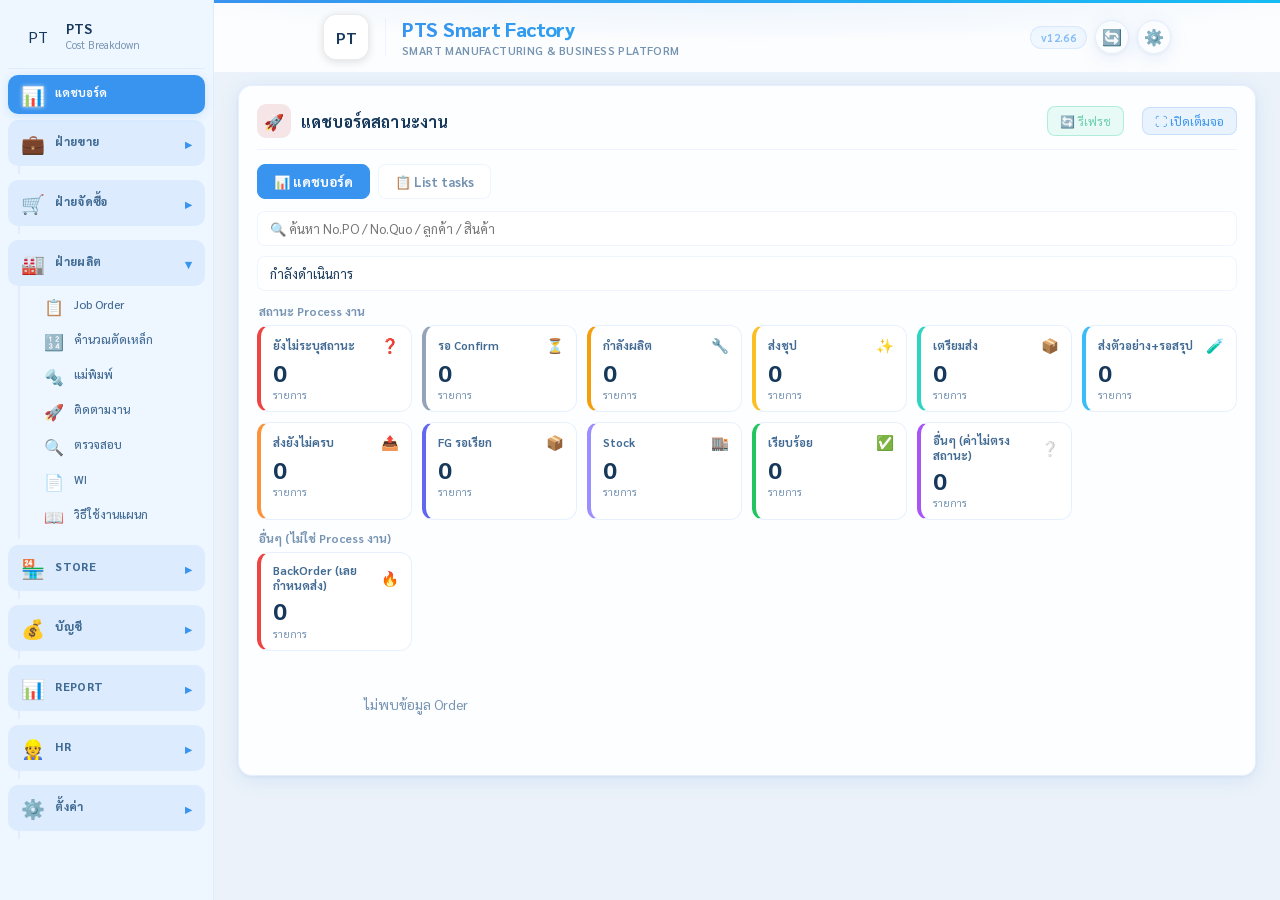
==== commit e50a95de: "Add files via upload" ====
--- a/form.html
+++ b/form.html
@@ -38,7 +38,7 @@
       <div class="ph-sub">Smart Manufacturing &amp; Business Platform</div>
     </div>
     <div class="ph-right">
-      <span class="ph-chip ver">v12.65</span>
+      <span class="ph-chip ver">v12.66</span>
       <span class="ph-chip" id="phConnChip" style="display:none">✓ Online</span>
       <button class="theme-fab" onclick="location.reload()" title="รีเฟรชระบบ (F5)" style="font-size:1rem">🔄</button>
       <button class="theme-fab" onclick="switchTab('api')" title="ตั้งค่า">⚙️</button>
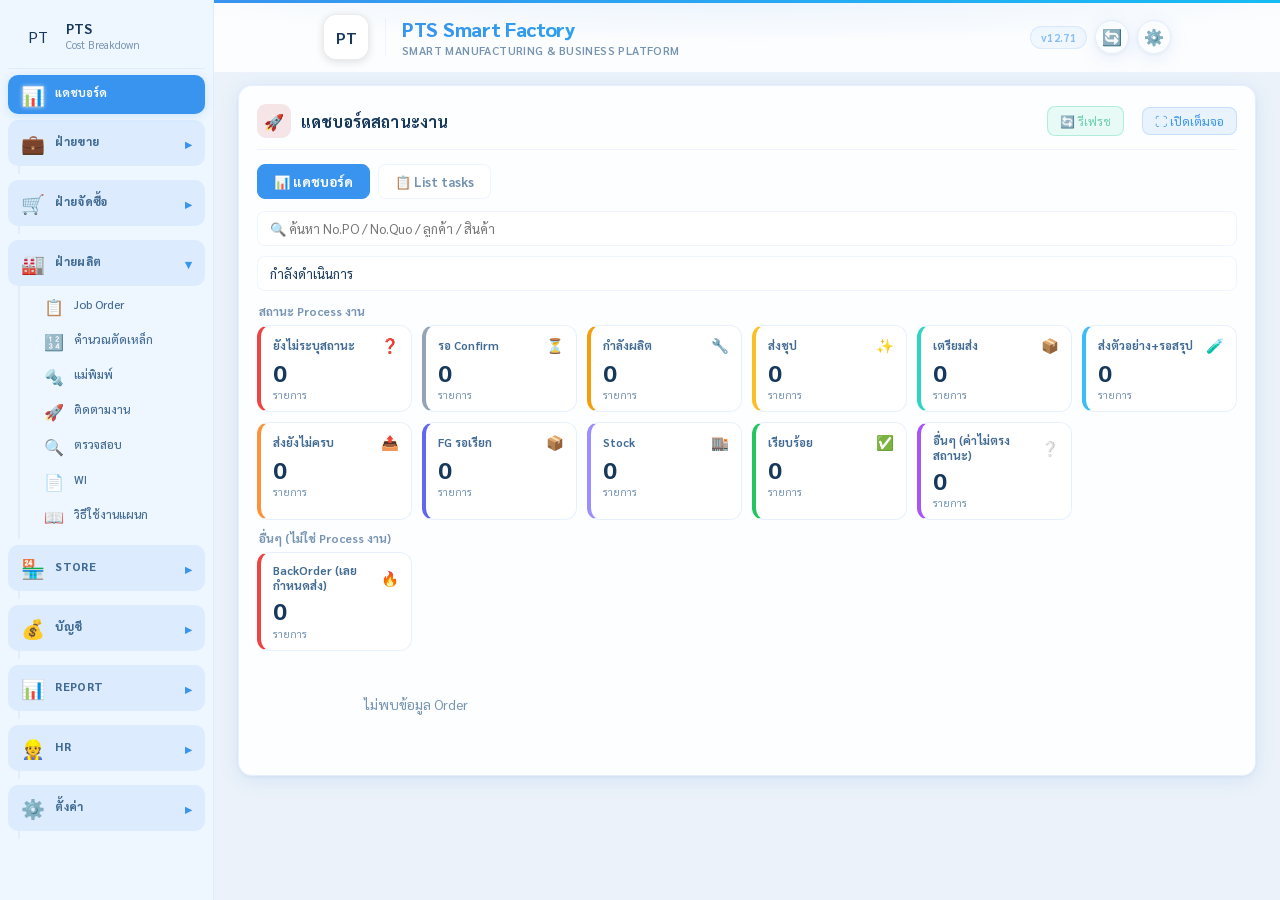
==== commit dff5c4d7: "Add files via upload" ====
--- a/form.html
+++ b/form.html
@@ -38,7 +38,7 @@
       <div class="ph-sub">Smart Manufacturing &amp; Business Platform</div>
     </div>
     <div class="ph-right">
-      <span class="ph-chip ver">v12.66</span>
+      <span class="ph-chip ver">v12.71</span>
       <span class="ph-chip" id="phConnChip" style="display:none">✓ Online</span>
       <button class="theme-fab" onclick="location.reload()" title="รีเฟรชระบบ (F5)" style="font-size:1rem">🔄</button>
       <button class="theme-fab" onclick="switchTab('api')" title="ตั้งค่า">⚙️</button>
@@ -2847,6 +2847,8 @@
       </div>
     </div>
 
+    <div id="invOrderStatusBar" style="margin-bottom:10px"></div>
+
     <div style="font-size:.82rem;font-weight:700;color:var(--c1);margin-bottom:8px">
       📦 PO ที่ยังไม่ออกใบกำกับ</div>
     <div class="field" style="margin-bottom:10px"><label>ค้นหาเลขที่ PO</label>
@@ -3298,7 +3300,7 @@
       <div style="display:flex;flex-direction:column;gap:0">
         <div style="display:grid;grid-template-columns:auto 1fr;gap:0;border-radius:8px;overflow:hidden;border:1px solid rgba(255,255,255,.07)">
           <div style="padding:10px 12px;background:rgba(139,92,246,.12);border-bottom:1px solid rgba(255,255,255,.07);font-size:.78rem;font-weight:700;color:#a78bfa;white-space:nowrap">📑 ใบกำกับภาษี</div>
-          <div style="padding:10px 12px;background:rgba(255,255,255,.03);border-bottom:1px solid rgba(255,255,255,.07);font-size:.79rem;color:var(--t2);line-height:1.55">ออกใบกำกับภาษีจาก Order เลือก Order ที่ต้องการออกบิล ระบุวันที่ ระบบสร้างเลขใบกำกับให้อัตโนมัติ และอัปเดต Process ของ Order ที่เกี่ยวข้อง</div>
+          <div style="padding:10px 12px;background:rgba(255,255,255,.03);border-bottom:1px solid rgba(255,255,255,.07);font-size:.79rem;color:var(--t2);line-height:1.55">ออกใบกำกับภาษีจาก Order เลือก Order ที่ต้องการออกบิล ระบุวันที่ ระบบสร้างเลขใบกำกับให้อัตโนมัติ และอัปเดต Process ของ Order ที่เกี่ยวข้อง<br><span style="color:#f59e0b">💡 ถ้าแถบสถานะด้านบนขึ้นเตือนว่าโหลด Order ไม่ครบ (เช่น 100/1,319) ให้กดปุ่ม <b>📂 โหลดทั้งหมด</b> ก่อน — มิฉะนั้นอาจค้นหา PO ที่ต้องการไม่เจอ</span></div>
           <div style="padding:10px 12px;background:rgba(139,92,246,.12);border-bottom:1px solid rgba(255,255,255,.07);font-size:.78rem;font-weight:700;color:#a78bfa;white-space:nowrap">👥 เพิ่มลูกค้า</div>
           <div style="padding:10px 12px;background:rgba(255,255,255,.02);border-bottom:1px solid rgba(255,255,255,.07);font-size:.79rem;color:var(--t2);line-height:1.55">จัดการข้อมูลลูกค้า (ชื่อ, ที่อยู่, เลขประจำตัวผู้เสียภาษี) ข้อมูลจะถูกดึงไปใช้ในใบกำกับภาษีและใบเสนอราคา</div>
           <div style="padding:10px 12px;background:rgba(139,92,246,.12);border-bottom:1px solid rgba(255,255,255,.07);font-size:.78rem;font-weight:700;color:#a78bfa;white-space:nowrap">📊 รายงานภาษีขาย</div>
@@ -3484,12 +3486,12 @@
 </div>
 
 <script src="https://cdnjs.cloudflare.com/ajax/libs/jspdf/2.5.1/jspdf.umd.min.js"></script>
-<script src="core.js?v=9.03"></script>
-<script src="data.js?v=2.16"></script>
-<script src="formcalc.js?v=9.09"></script>
+  <script src="core.js?v=9.04"></script>
+  <script src="data.js?v=2.17"></script>
+  <script src="formcalc.js?v=9.10"></script>
 <script src="aifeatures.js?v=8.94"></script>
 <script src="theme.js?v=9.10"></script>
-<script src="order.js?v=9.85"></script>
+  <script src="order.js?v=9.86"></script>
 <script src="dashboard.js?v=9.73"></script>
 <script src="inspect.js?v=10.09"></script>
   <script src="stock.js?v=10.32"></script>
@@ -3499,7 +3501,7 @@
 <script src="hr.js?v=4.101"></script>
   <script src="imageEditor.js?v=1.1"></script>
 <script src="purchase.js?v=9.59"></script>
-<script src="invoice.js?v=9.10"></script>
+  <script src="invoice.js?v=9.11"></script>
 <script src="plating.js?v=8.97"></script>
 
 <!-- ═══ DOCUMENT EXPORT OVERLAY ════════════════════════════════ -->
@@ -3641,6 +3643,49 @@
 // เพิ่มรายการใหม่ไว้ "บนสุด" ของ array นี้ทุกครั้งที่แก้ไขโค้ดเสร็จในแต่ละรอบ
 const DEV_LOGS = [
         { current: true,
+          ref: '#REV-20260922-E',
+          date: '2026-09-22',
+          items: [
+            'core.js v9.04: เพิ่ม retry อัตโนมัติสำหรับ GET ไป Apps Script — ดัก fetch ทั้งหมด ถ้าเจอ 404/429/5xx (throttle) จะลองใหม่เองอีก 2 ครั้ง (เว้น 0.4 → 0.8 วิ) ก่อนโชว์ error แก้อาการ "HTTP 404" ที่โผล่เป็นครั้งคราวเวลายิง request ถี่',
+          ]
+        },
+        { current: false,
+          ref: '#REV-20260922-D',
+          date: '2026-09-22',
+          items: [
+            'invoice.js v9.11: แท็บ "ออกใบกำกับ" — เพิ่มแถบสถานะ Order (โหลดครบ/ยังไม่ครบ/กำลังโหลด/โหลดล้ม) พร้อมปุ่ม "📂 โหลดทั้งหมด" ในหน้าเดียว กดแล้วโหลด Order ทั้งหมด + รีเฟรชรายการ PO อัตโนมัติ แก้ปัญหาหา PO ไม่เจอเพราะโหลดมาแค่ 100 แถวโดยไม่รู้ตัว',
+            'order.js: เพิ่มตัวแปร _ordTotal (จำนวน Order ทั้งหมดจาก server) ให้แถบสถานะใช้แสดงผล',
+            'form.html: เพิ่ม #invOrderStatusBar ในแท็บออกใบกำกับ + อัปเดตวิธีใช้งานแผนกบัญชี',
+          ]
+        },
+        { current: false,
+          ref: '#REV-20260922-C',
+          date: '2026-09-22',
+          items: [
+            'Code.gs: getOrders() — จำกัดคอลัมน์สูงสุด 38 (A..AL) และเปลี่ยนการแปลงวันที่จาก Utilities.formatDate ต่อเซลล์ (ช้ามาก) เป็น JS ล้วน → กด "โหลดทั้งหมด" ในแท็บ Order เร็วขึ้น (ต้อง Redeploy)',
+            'order.js v9.86: fetchOrders() — cache รายการ Order ใน localStorage แบบ stale-while-revalidate กด "โหลดทั้งหมด" ครั้งแรกช้า หลังจากนั้นเห็นข้อมูลทันทีแล้ว refresh เบื้องหลัง',
+          ]
+        },
+        { current: false,
+          ref: '#REV-20260922-B',
+          date: '2026-09-22',
+          items: [
+            'Code.gs: เพิ่ม _computeNextNo() — แคชเลข No.Quo ถัดไปใน CacheService 2 นาที (เดิมสแกนคอลัมน์ B ทั้งชีตทุกครั้ง ใช้เวลา ~4.6 วิ และทำให้ getBootstrap/getNextNo timeout-404) + _clearNextNoCache() ล้าง cache ทันทีเมื่อ save ใหม่/อัปเดต/ลบใบเสนอราคา เพื่อให้เลขถูกต้องเสมอ (ต้อง Redeploy)',
+            'Code.gs: getNextNo() และ getBootstrap() ใช้ _computeNextNo() ร่วมกัน ลดเวลาอ่านชีตซ้ำซ้อน',
+          ]
+        },
+        { current: false,
+          ref: '#REV-20260922-A',
+          date: '2026-09-22',
+          items: [
+            'Code.gs: เพิ่ม getBootstrap() — รวมข้อมูล startup (MAT/SpecMat/WorkTypes/Contacts/NextNo/Modl/LaborConfig/Drafts) เป็น request เดียว เปิด Spreadsheet ครั้งเดียว ลด cold start จาก 8 requests → 1 (ต้อง Redeploy)',
+            'Code.gs: updateRow() / บันทึก Cost row — ลบ scheduleTelegram() ออก (เดิมสร้าง trigger ทุกครั้งที่ save = 3 Script-service calls และ trigger ชี้ฟังก์ชัน sendTelegramOnChangeManual ที่ไม่มีอยู่จริง) → save เร็วขึ้น',
+            'Code.gs: getCosts() — format วันที่เฉพาะคอลัมน์ C และจำกัดคอลัมน์สูงสุด 60 (A..BH) ตามที่เว็บใช้จริง ลด payload/เวลาโหลด DATA',
+            'formcalc.js v9.10: loadAllData() — ใช้ getBootstrap ดึงข้อมูล startup ครั้งเดียว (มี fallback เป็นการดึงแยกเดิมถ้า server ยังไม่ redeploy)',
+            'data.js v2.17: dtRefresh() — cache 200 รายการล่าสุดใน localStorage แบบ stale-while-revalidate เปิดแท็บ DATA เห็นข้อมูลทันทีแล้ว refresh เบื้องหลัง',
+          ]
+        },
+        { current: false,
           ref: '#REV-20260902-G',
           date: '2026-09-02',
           items: [
